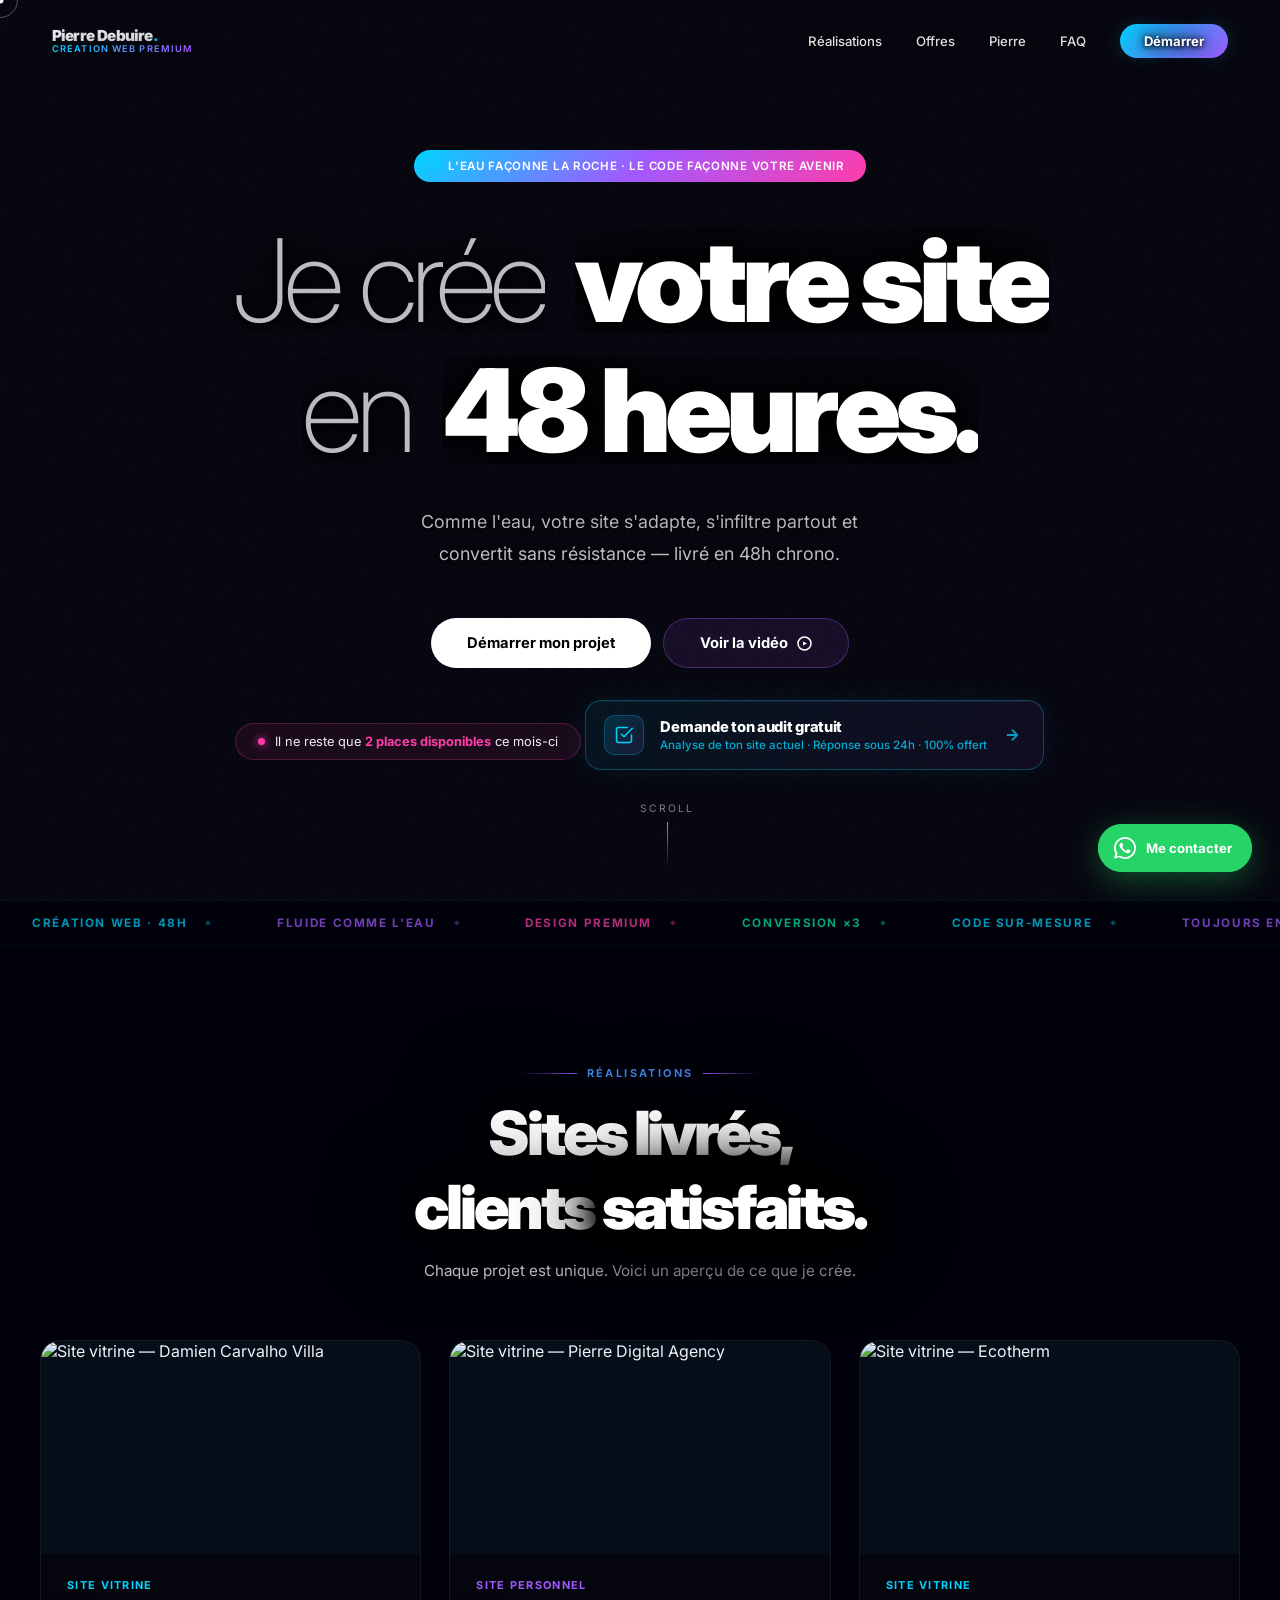
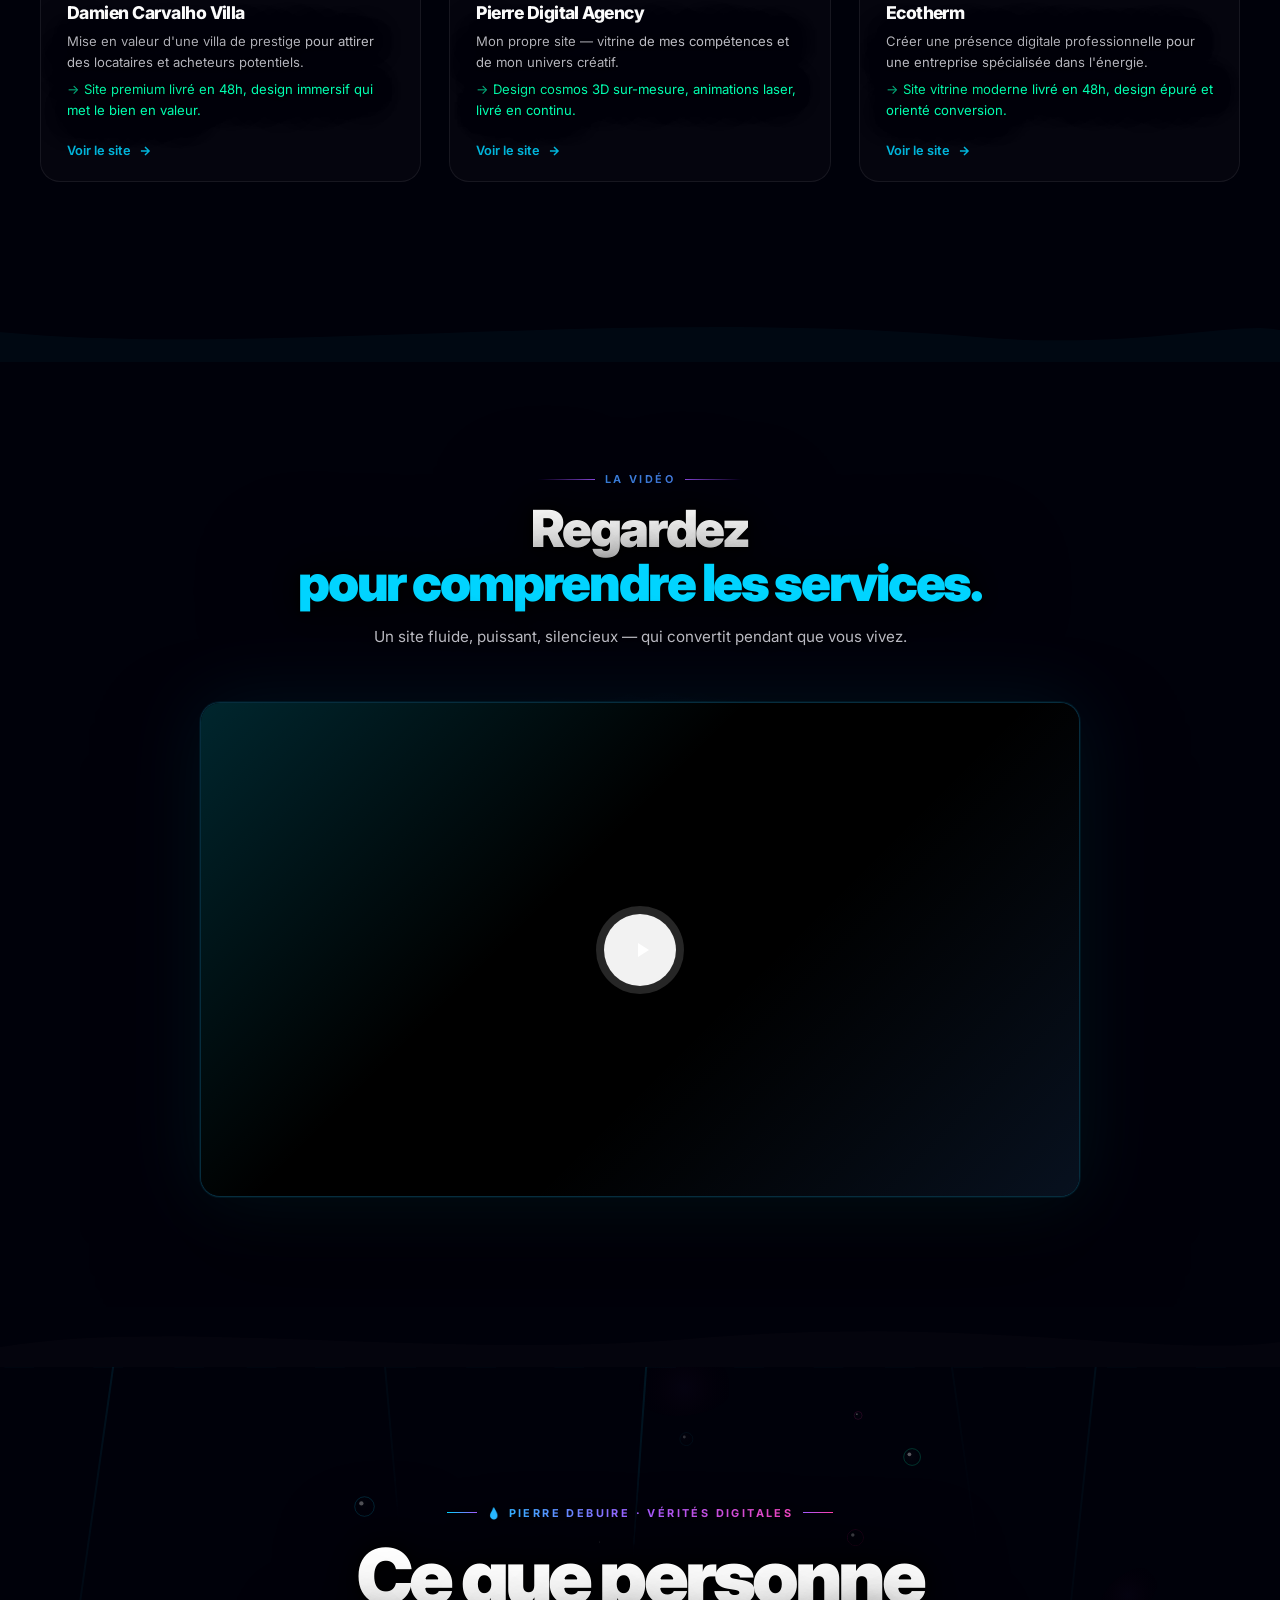
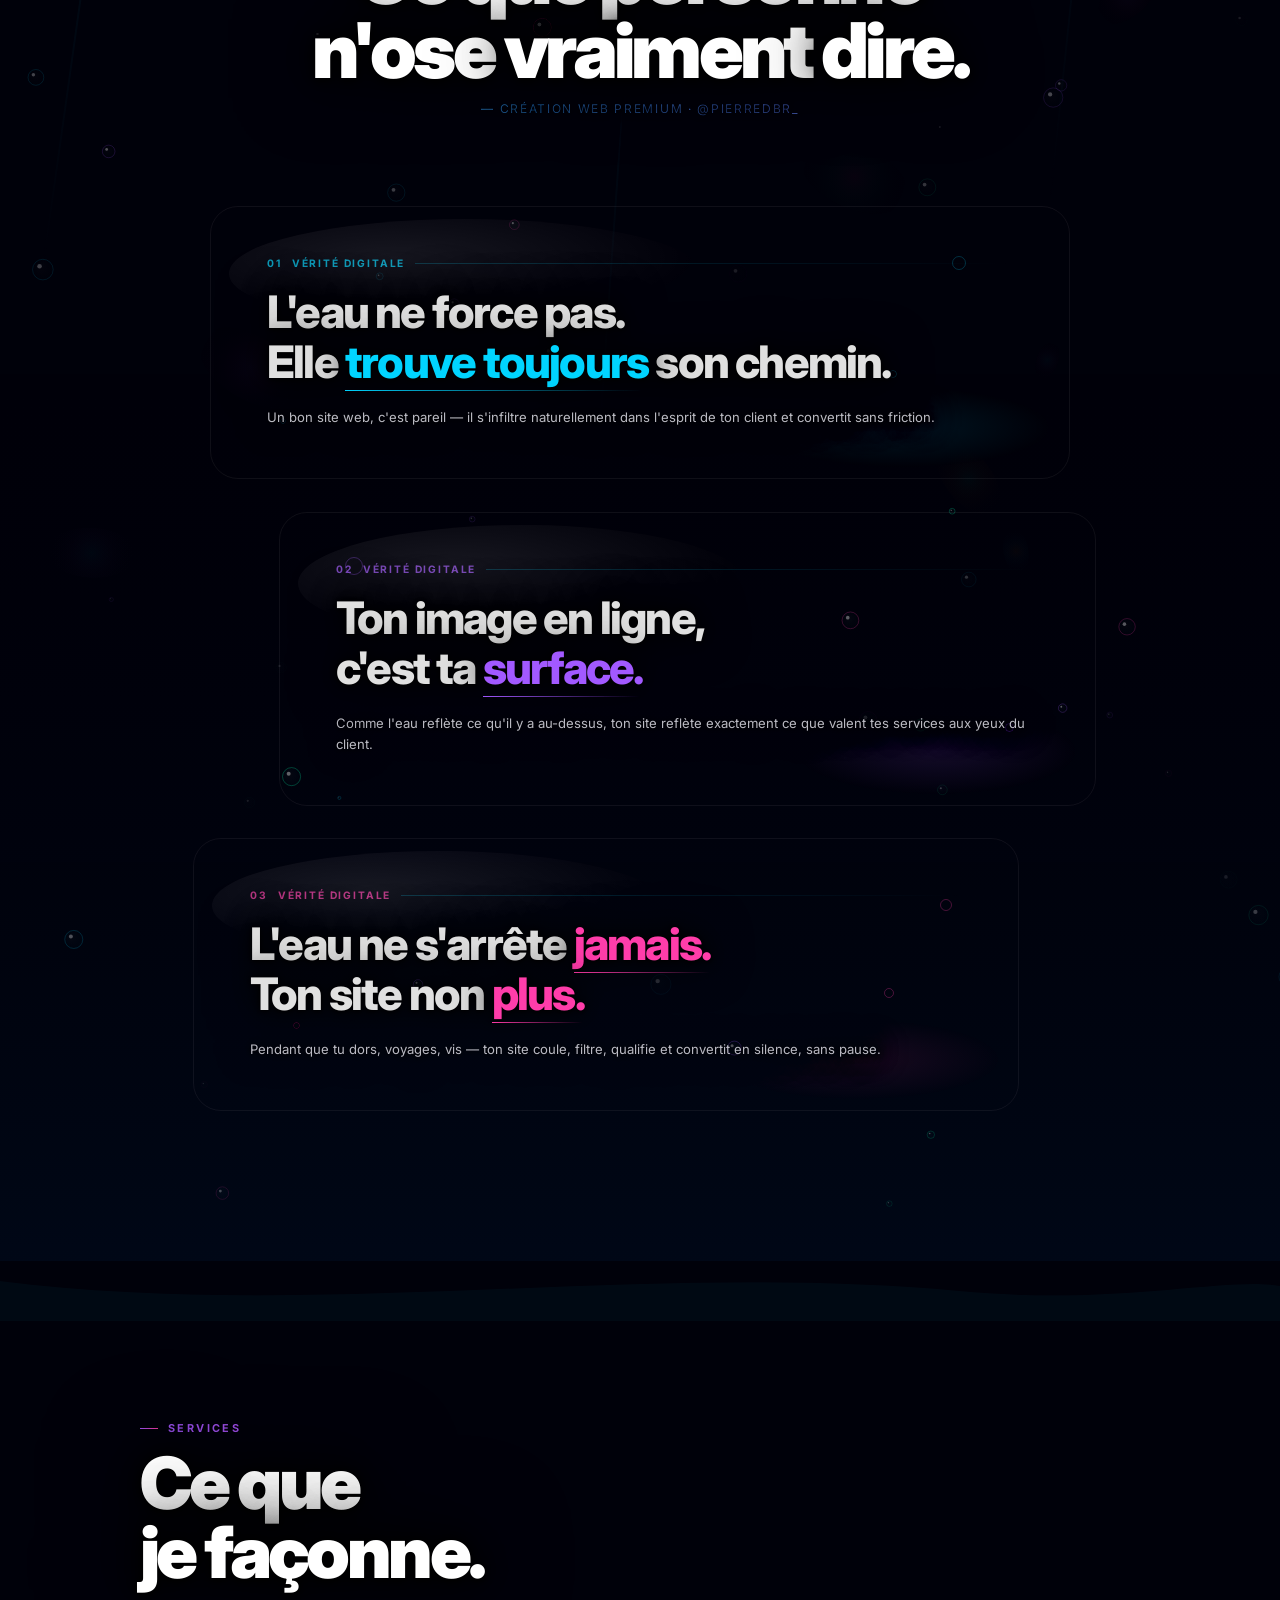
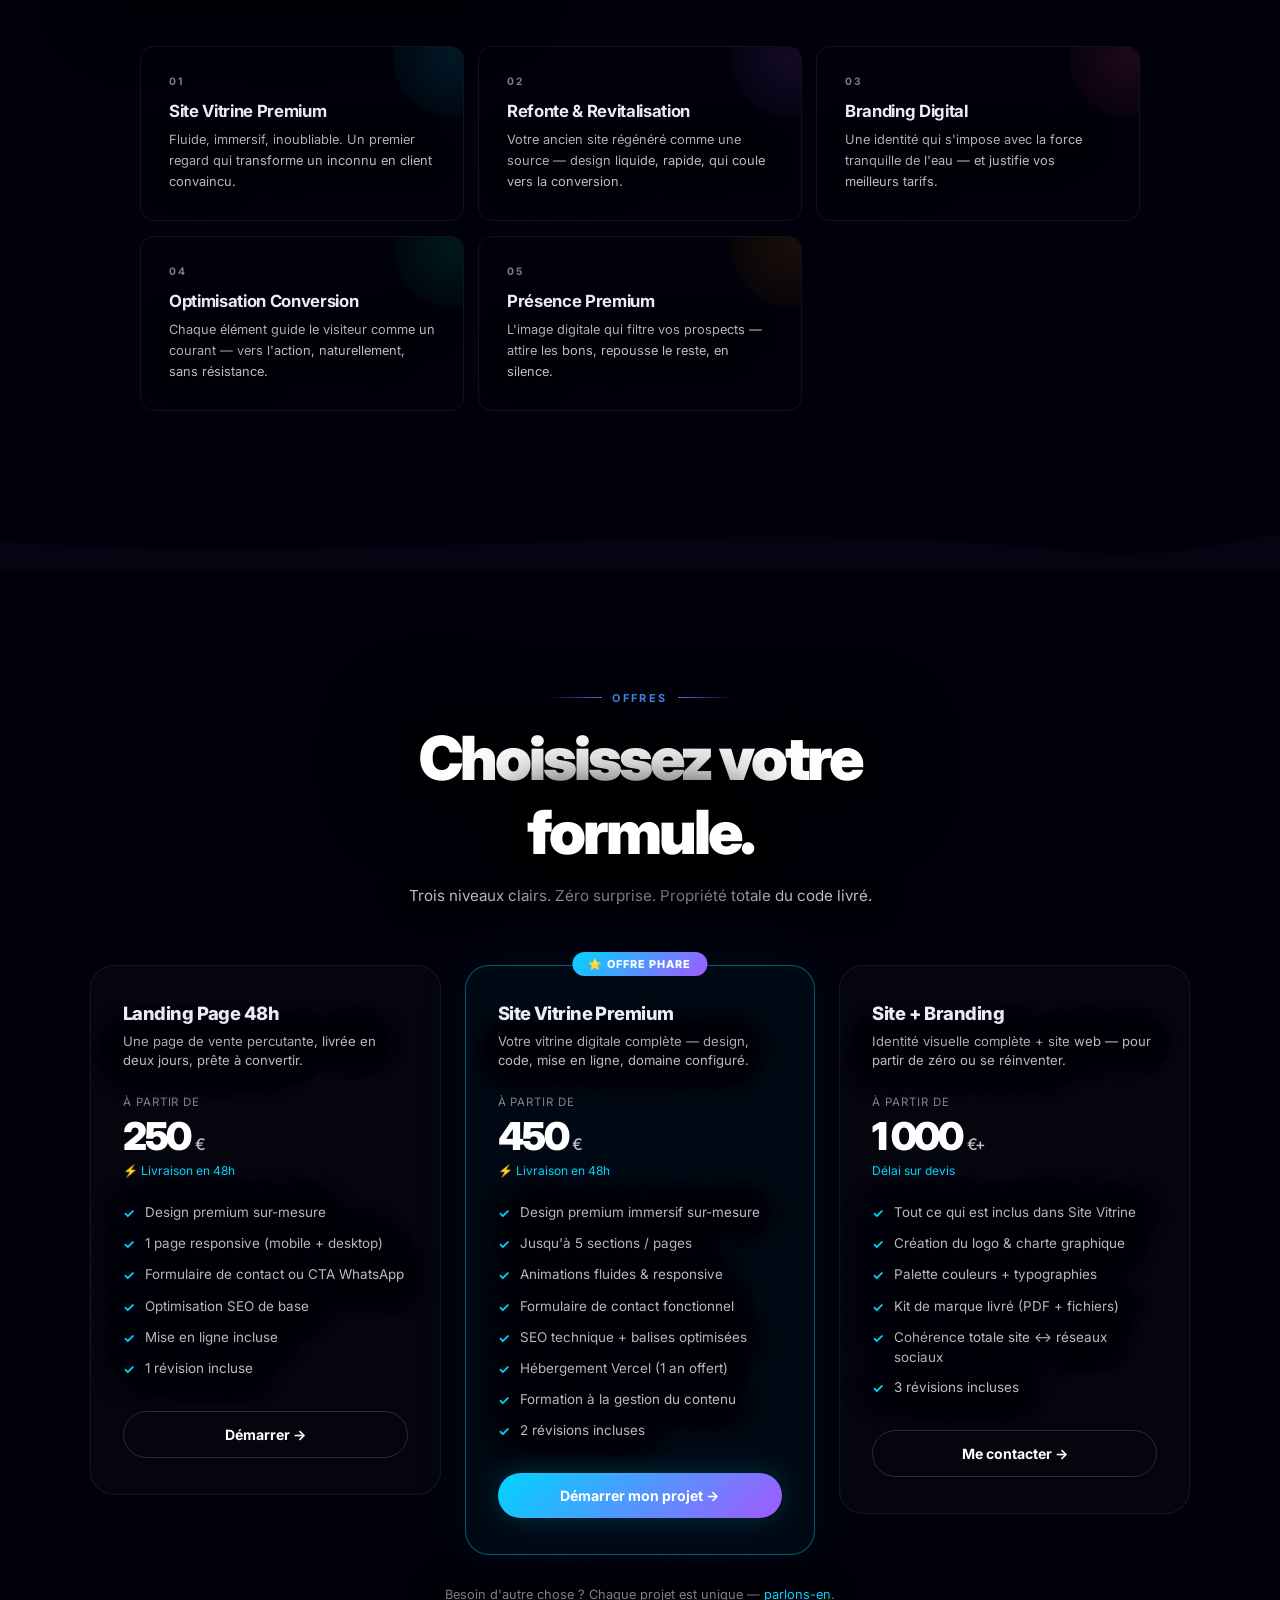
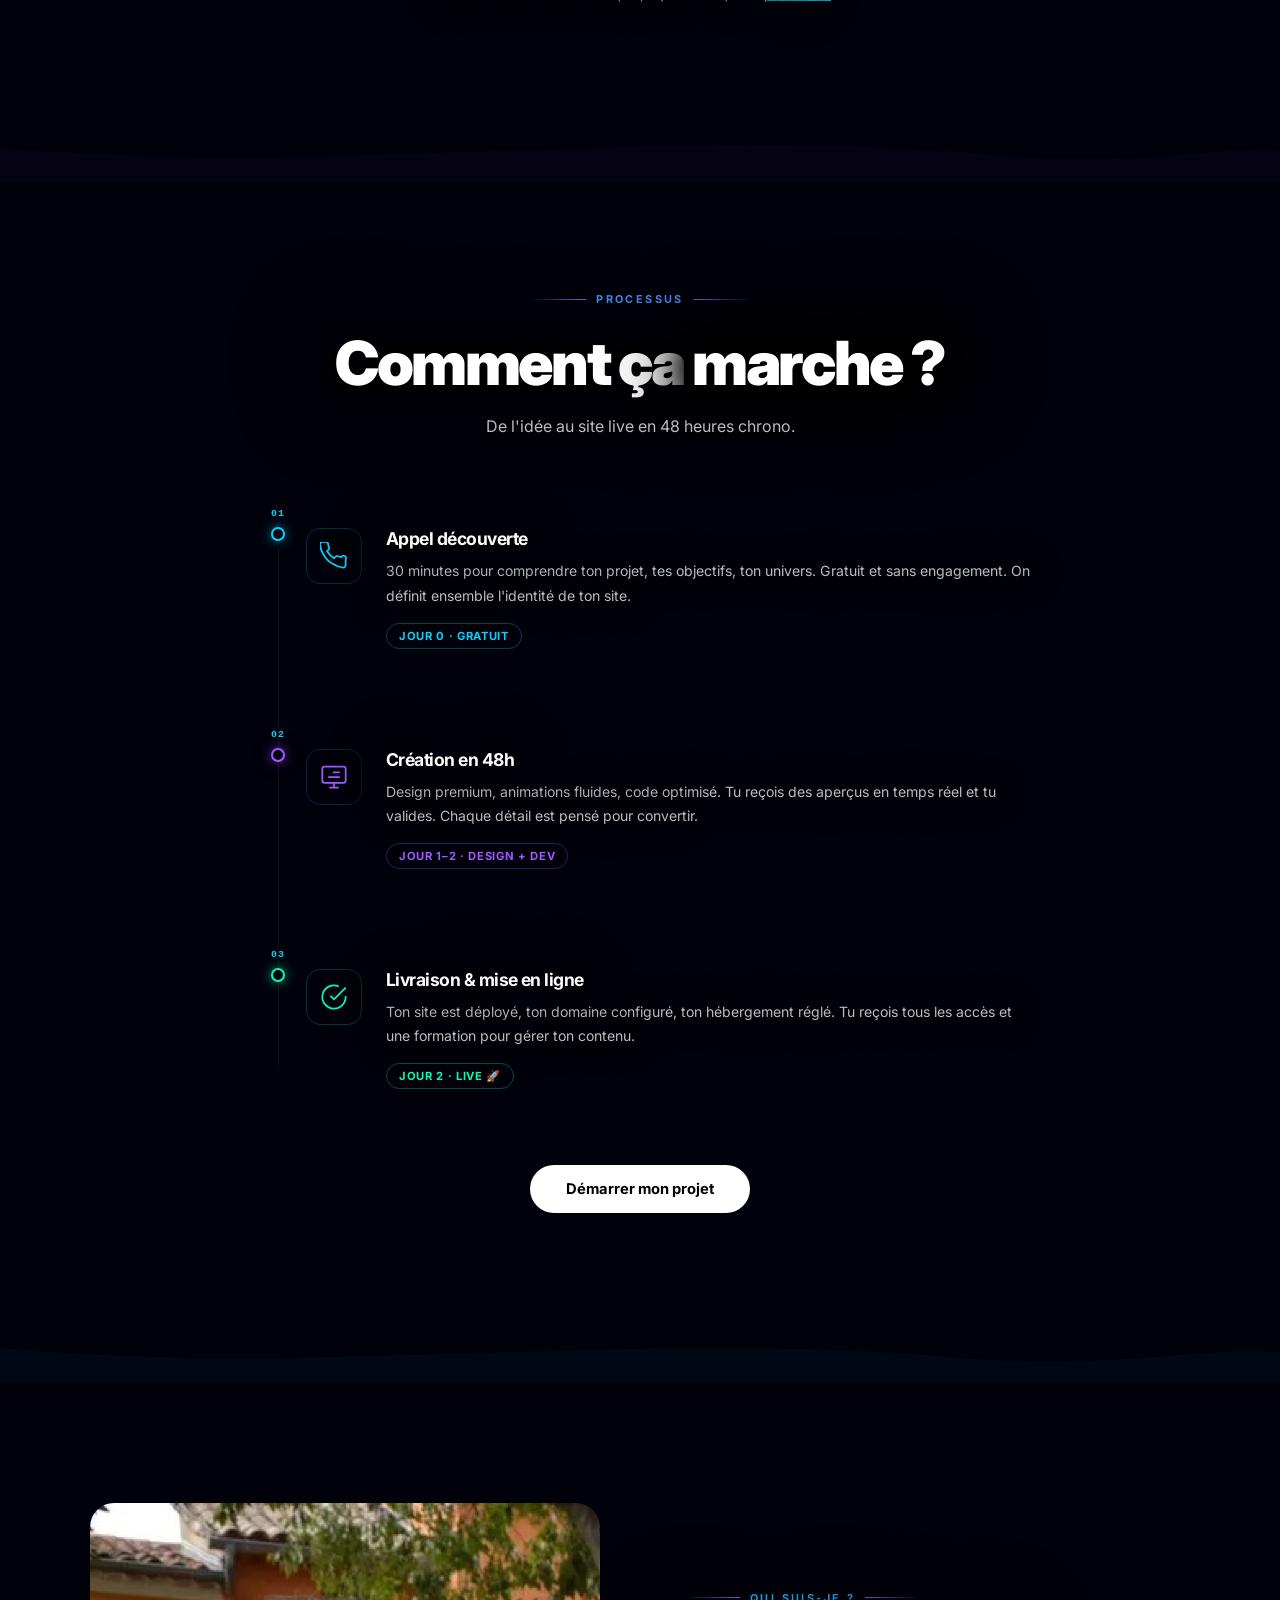
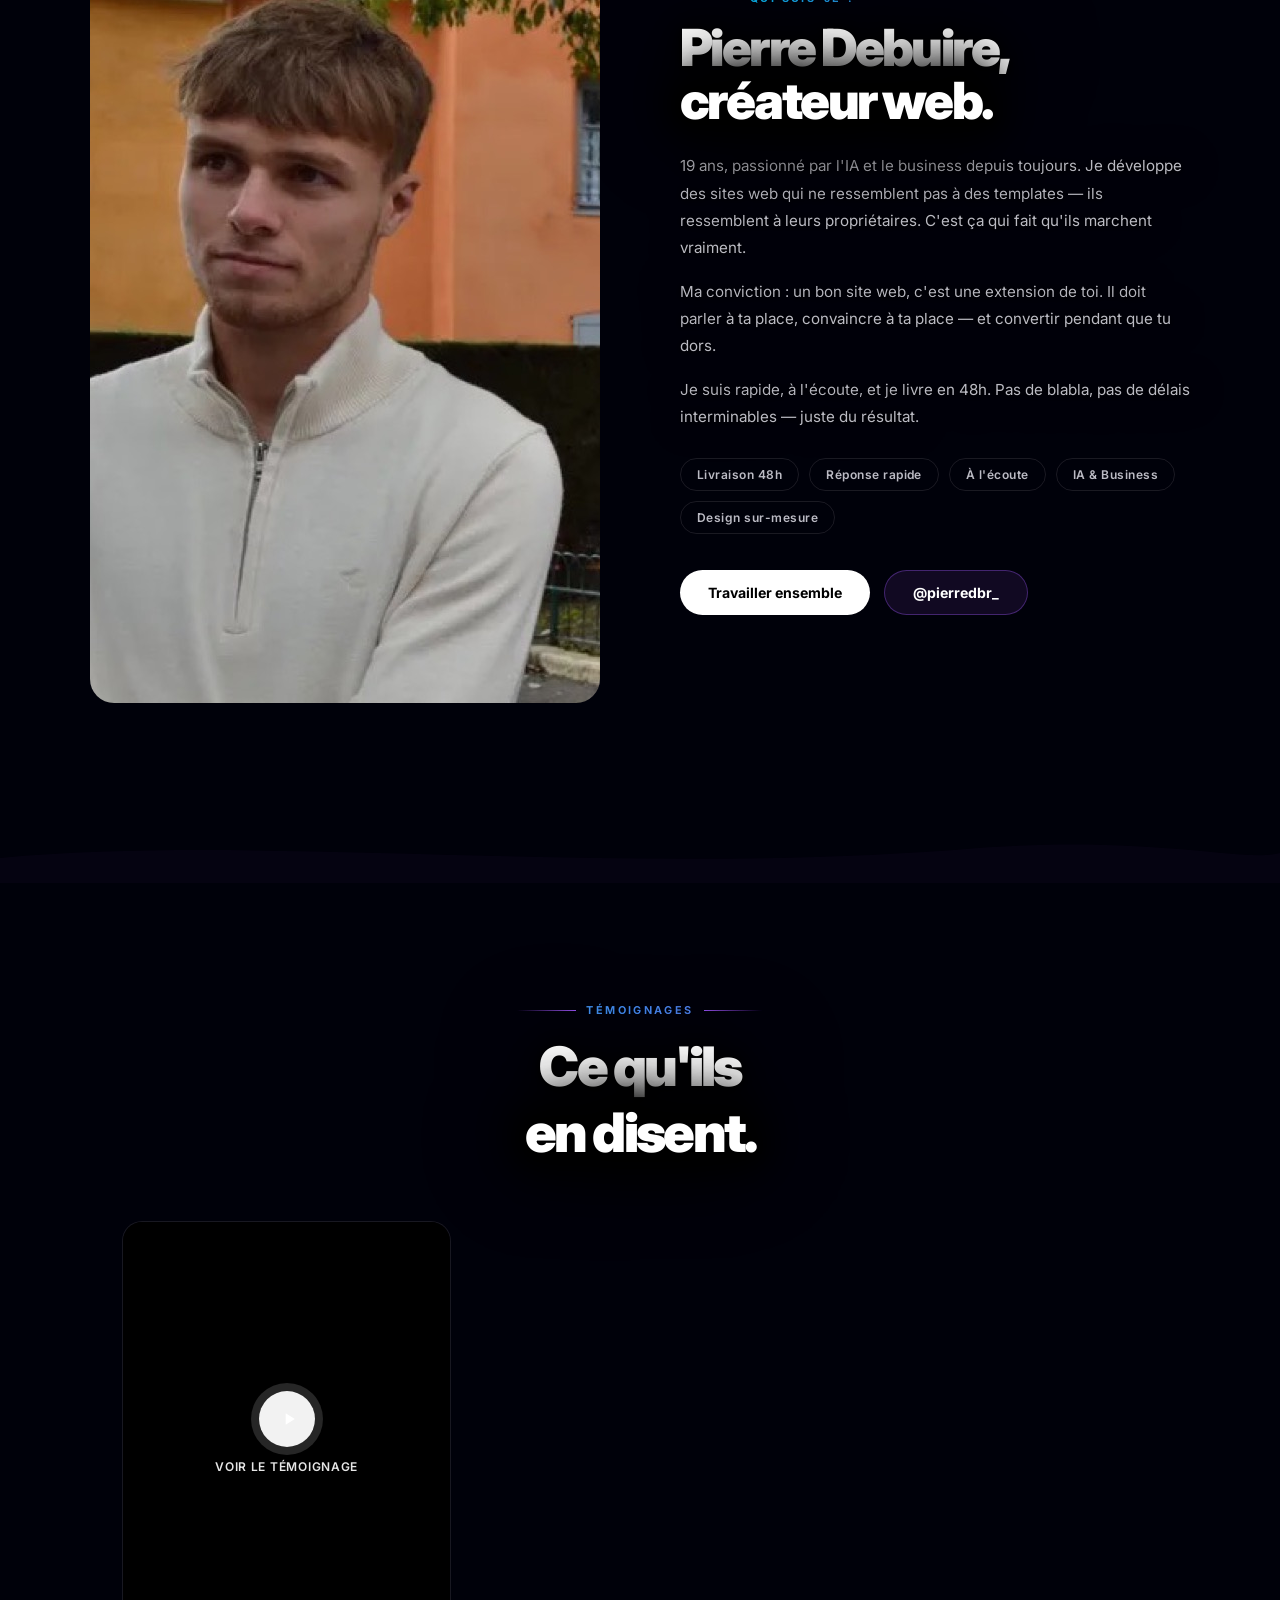
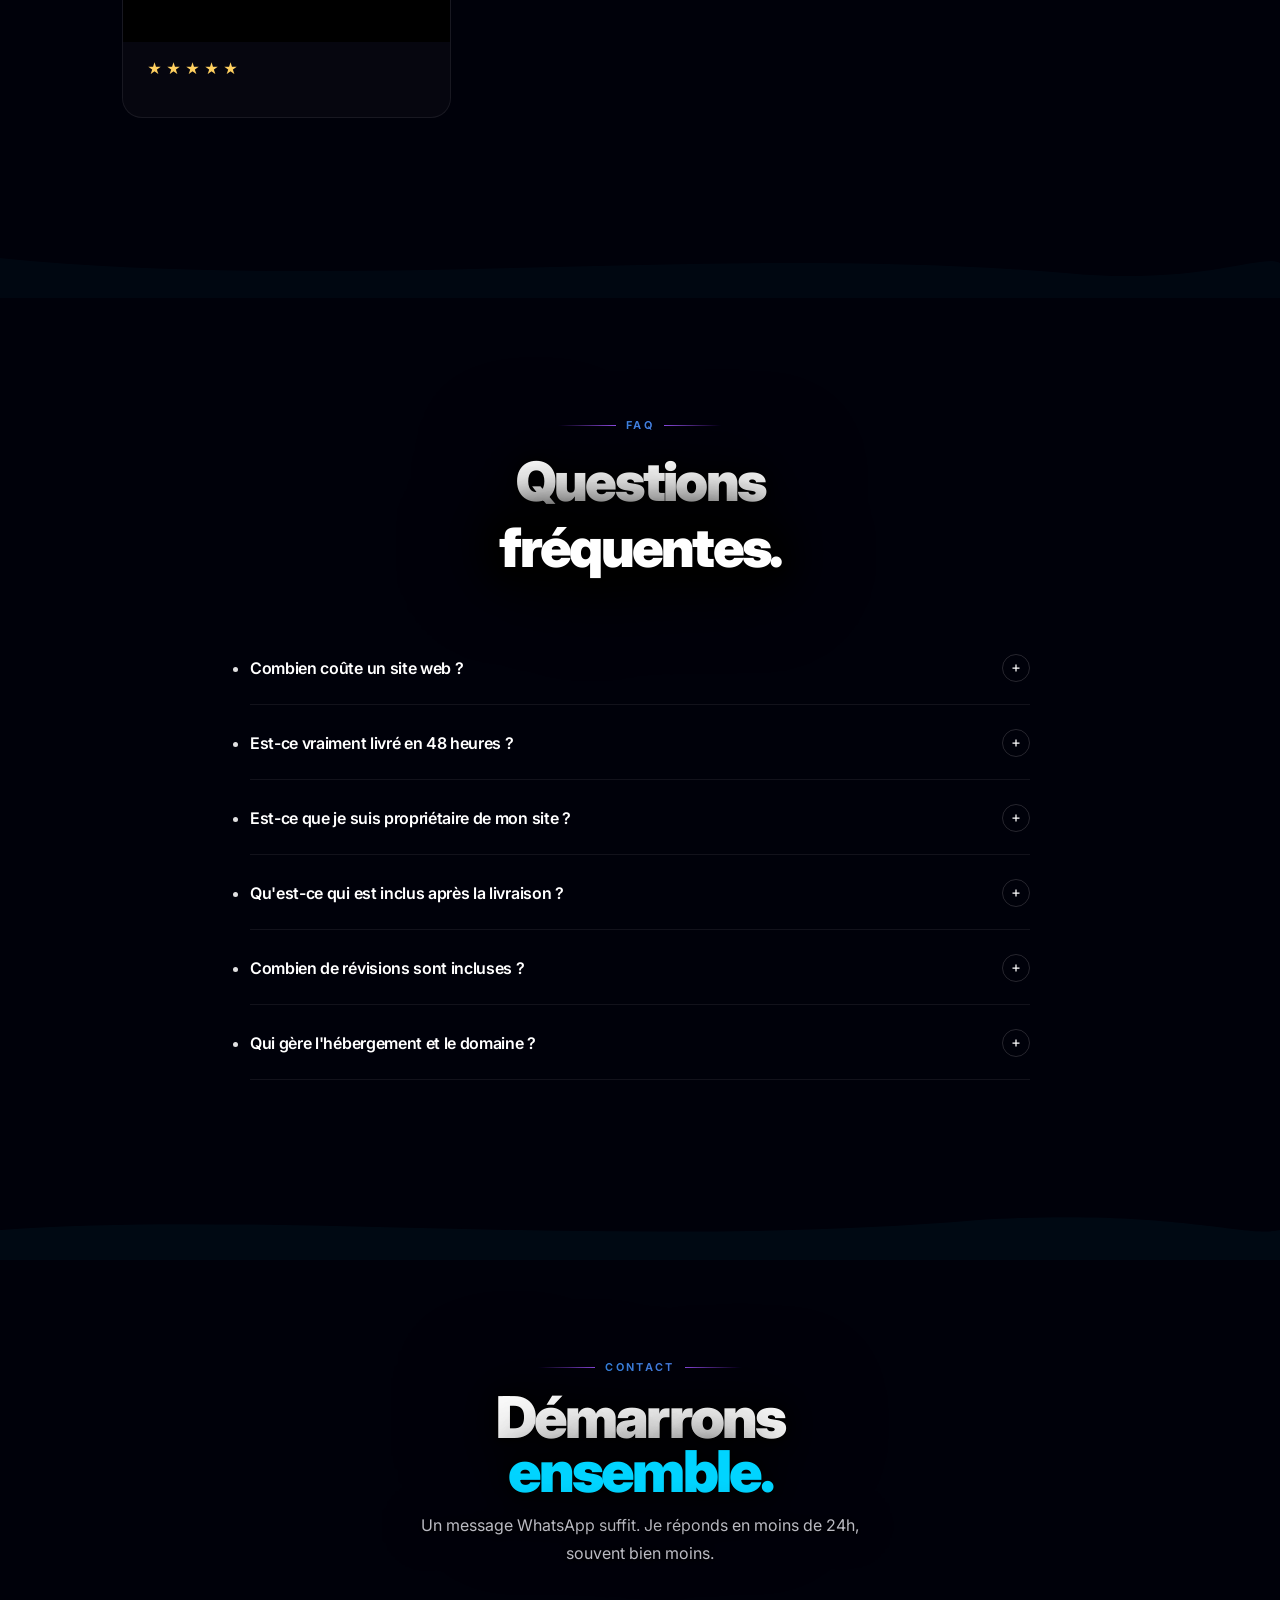
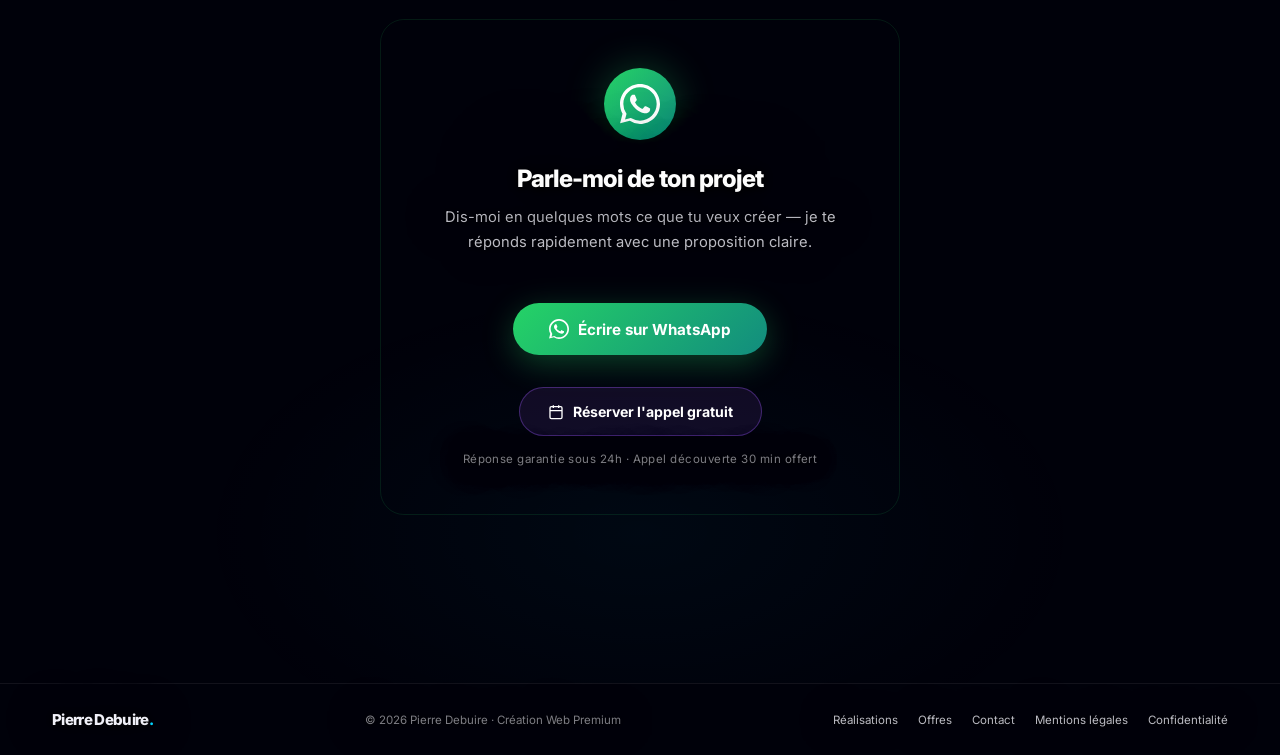
==== index.html @ b3022c37 "Hero : CTA audit gratuit bien visible sous l'urgency bar" ====
<!DOCTYPE html>
<html lang="fr">
<head>
<meta charset="UTF-8">
<meta name="viewport" content="width=device-width, initial-scale=1.0">
<title>Pierre Debuire — Création de sites web premium livrés en 48h | @pierredbr_</title>
<meta name="description" content="Création de sites web premium sur-mesure livrés en 48 heures. Design immersif, code optimisé, conversion maximale. Pierre Debuire — développeur & designer freelance.">
<meta name="robots" content="index, follow">
<link rel="canonical" href="https://pierredigital.agency/">

<!-- Open Graph -->
<meta property="og:type" content="website">
<meta property="og:url" content="https://pierredigital.agency/">
<meta property="og:title" content="Pierre Debuire — Sites web premium livrés en 48h">
<meta property="og:description" content="Création de sites web premium sur-mesure. Design immersif, code optimisé, livraison en 48h chrono.">
<meta property="og:image" content="https://pierredigital.agency/og-image.jpg">
<meta property="og:locale" content="fr_FR">
<!-- Twitter Card -->
<meta name="twitter:card" content="summary_large_image">
<meta name="twitter:site" content="@pierredbr_">
<meta name="twitter:title" content="Pierre Debuire — Sites web premium en 48h">
<meta name="twitter:description" content="Design immersif, code optimisé, livraison en 48h. Création de sites web premium sur-mesure.">
<meta name="twitter:image" content="https://pierredigital.agency/og-image.jpg">

<!-- JSON-LD -->
<script type="application/ld+json">
{
  "@context":"https://schema.org",
  "@graph":[
    {
      "@type":"Person",
      "@id":"https://pierredigital.agency/#person",
      "name":"Pierre Debuire",
      "url":"https://pierredigital.agency",
      "sameAs":["https://instagram.com/pierredbr_","https://wa.me/33616206464"],
      "jobTitle":"Développeur & Designer Web Freelance",
      "knowsAbout":["Création de sites web","Design UI/UX","Développement front-end","Branding digital"]
    },
    {
      "@type":"ProfessionalService",
      "@id":"https://pierredigital.agency/#business",
      "name":"Pierre Debuire — Création Web Premium",
      "url":"https://pierredigital.agency",
      "telephone":"+33616206464",
      "address":{"@type":"PostalAddress","addressCountry":"FR"},
      "founder":{"@id":"https://pierredigital.agency/#person"},
      "description":"Création de sites web premium sur-mesure livrés en 48h.",
      "areaServed":"FR",
      "priceRange":"250€ – 1000€+",
      "hasOfferCatalog":{
        "@type":"OfferCatalog",
        "name":"Services web",
        "itemListElement":[
          {"@type":"Offer","name":"Landing Page 48h","description":"Page de vente livrée en 48h"},
          {"@type":"Offer","name":"Site Vitrine Premium","description":"Site vitrine complet sur-mesure"},
          {"@type":"Offer","name":"Site + Branding","description":"Identité visuelle et site web complets"}
        ]
      }
    }
  ]
}
</script>

<script type="importmap">{"imports":{"three":"https://cdn.jsdelivr.net/npm/three@0.160.0/build/three.module.js","three/addons/":"https://cdn.jsdelivr.net/npm/three@0.160.0/examples/jsm/"}}</script>
<link rel="preconnect" href="https://fonts.googleapis.com">
<link rel="preconnect" href="https://fonts.gstatic.com" crossorigin>
<link href="https://fonts.googleapis.com/css2?family=Inter:wght@200;300;400;500;600;700;800;900&display=swap" rel="stylesheet" media="print" onload="this.media='all'">
<noscript><link href="https://fonts.googleapis.com/css2?family=Inter:wght@200;300;400;500;600;700;800;900&display=swap" rel="stylesheet"></noscript>
<style>
:root{
  --bg:#00010a;
  --text:#f0f0f8;
  --muted:rgba(240,240,248,.78);
  --dim:rgba(240,240,248,.52);
  --border:rgba(255,255,255,.07);
  --bl:rgba(255,255,255,.14);
  --cyan:#00d4ff;
  --blue:#3d8bff;
  --purple:#a259ff;
  --pink:#ff3daa;
  --green:#00ffb2;
  --orange:#ff9500;
  --ease:cubic-bezier(0.16,1,0.3,1);
}
*,*::before,*::after{margin:0;padding:0;box-sizing:border-box}
html{scroll-behavior:smooth}
body{font-family:'Inter',-apple-system,sans-serif;background:#00010a;color:var(--text);overflow-x:hidden;cursor:none;-webkit-font-smoothing:antialiased}

/* CURSOR + TRAIL */
#cd,#cr{position:fixed;pointer-events:none;z-index:10000;border-radius:50%;transform:translate(-50%,-50%)}
#cd{width:7px;height:7px;background:#fff;transition:opacity .2s}
#cr{width:36px;height:36px;border:1px solid rgba(255,255,255,.3);transition:width .35s,height .35s,border-color .35s,background .35s}
#cr.h{width:54px;height:54px;border-color:rgba(0,212,255,.7);background:rgba(0,212,255,.05)}
.trl{position:fixed;border-radius:50%;pointer-events:none;z-index:9997;transform:translate(-50%,-50%);transition:opacity .4s}
.trl:nth-child(1){background:rgba(0,212,255,.7)}
.trl:nth-child(2){background:rgba(100,180,255,.6)}
.trl:nth-child(3){background:rgba(162,89,255,.6)}
.trl:nth-child(4){background:rgba(200,60,200,.55)}
.trl:nth-child(5){background:rgba(255,61,170,.5)}
.trl:nth-child(6){background:rgba(255,149,0,.45)}
.trl:nth-child(7){background:rgba(0,255,178,.5)}

/* SPEED STREAKS */
.streak{position:fixed;width:1px;pointer-events:none;z-index:9996;animation:streak .5s var(--ease) forwards}
.streak:nth-child(3n){background:linear-gradient(to bottom,rgba(0,212,255,.8),transparent)}
.streak:nth-child(3n+1){background:linear-gradient(to bottom,rgba(162,89,255,.8),transparent)}
.streak:nth-child(3n+2){background:linear-gradient(to bottom,rgba(255,61,170,.8),transparent)}
@keyframes streak{0%{opacity:.9;transform:translateY(-20px)}100%{opacity:0;transform:translateY(100px)}}

/* RIPPLE */
.ripple{position:fixed;border-radius:50%;background:radial-gradient(circle,rgba(0,212,255,.15),transparent 70%);pointer-events:none;z-index:9995;transform:translate(-50%,-50%) scale(0);animation:rip .65s var(--ease) forwards}
@keyframes rip{to{transform:translate(-50%,-50%) scale(1);opacity:0}}


/* NAV */
nav{position:fixed;top:0;left:0;right:0;z-index:900;padding:24px 52px;display:flex;align-items:center;justify-content:space-between;transition:.4s var(--ease)}
nav.s{padding:13px 52px;background:rgba(5,5,10,.9);backdrop-filter:blur(28px);-webkit-backdrop-filter:blur(28px);border-bottom:1px solid var(--border)}
.logo{font-size:.95rem;font-weight:800;letter-spacing:-.04em;text-decoration:none;color:var(--text);position:relative;display:flex;flex-direction:column;line-height:1.1}
.logo-name{font-size:.95rem;font-weight:900;letter-spacing:-.04em}
.logo-sub{font-size:.58rem;font-weight:600;background:linear-gradient(90deg,var(--cyan),var(--purple));-webkit-background-clip:text;-webkit-text-fill-color:transparent;background-clip:text;letter-spacing:.12em;text-transform:uppercase}
.logo em{color:var(--cyan);font-style:normal}
.nav-r{display:flex;align-items:center;gap:34px}
.nav-r a{font-size:.82rem;font-weight:500;color:var(--muted);text-decoration:none;transition:color .25s}
.nav-r a:hover{color:#fff}
.nav-cta{background:linear-gradient(135deg,var(--cyan),var(--purple));color:#fff !important;padding:9px 24px;border-radius:100px;font-weight:700 !important;transition:.3s var(--ease) !important;box-shadow:0 0 20px rgba(0,212,255,.2)}
.nav-cta:hover{opacity:.9;transform:translateY(-1px);box-shadow:0 0 30px rgba(162,89,255,.35) !important}
.ham{display:none;flex-direction:column;gap:5px;background:none;border:none;cursor:none;padding:4px}
.ham span{display:block;width:22px;height:1.5px;background:#fff;transition:.3s}
.mob-nav{position:fixed;inset:0;background:var(--bg);z-index:800;display:flex;flex-direction:column;align-items:center;justify-content:center;gap:36px;opacity:0;visibility:hidden;transition:.4s var(--ease)}
.mob-nav.on{opacity:1;visibility:visible}
.mob-nav a{font-size:2.5rem;font-weight:900;letter-spacing:-.05em;color:var(--text);text-decoration:none}

/* ═══ UNIVERSE — toutes sections transparentes ═══ */
section{position:relative;z-index:1;background:transparent !important}
#hero{position:relative;min-height:100vh;display:flex;align-items:center;justify-content:center;text-align:center;padding:130px 32px 110px;overflow:hidden;background:transparent !important}
.ticker{position:relative;z-index:1}
.wv{position:relative;z-index:1}
footer{position:relative;z-index:1;background:transparent !important;border-top:1px solid rgba(255,255,255,.05)}

/* ═══ LISIBILITÉ FLOTTANTE — halo noir autour des lettres ═══ */
/* Titres : halo épais */
h1,h2,h3,h4,
.hero-t,.ver-title,.sec-h,.sct,.wa-cta-title,.proc-title{
  color:#fff;
  text-shadow:
    0 0 100px rgba(0,0,0,1),
    0 0 60px  rgba(0,0,0,1),
    0 0 30px  rgba(0,0,0,.98),
    0 0 12px  rgba(0,0,0,.95),
    0 2px 6px rgba(0,0,0,1);
}
/* Corps de texte */
p,li,.hero-sub,.proc-sub,.wa-cta-desc,.wa-cta-note,.v-fact,.sct,
.proc-text p,.sc-desc,.fl,.fc,.flinks a,.nav-r a,
.wa-cta-note,.ver-sig,.qb-text{
  color:rgba(255,255,255,.88);
  text-shadow:
    0 0 50px rgba(0,0,0,1),
    0 0 24px rgba(0,0,0,.97),
    0 0 10px rgba(0,0,0,.9),
    0 1px 4px rgba(0,0,0,.95);
}
/* Autres gradient text — halo discret */
.ver-eyebrow,.logo-sub,.gc{
  filter:drop-shadow(0 0 16px rgba(0,0,0,.95)) drop-shadow(0 0 6px rgba(0,0,0,.9));
}

/* ═══ CARTES — fond transparent, juste un liseré fin ═══ */
.sc,.sc-card{
  background:transparent !important;
  backdrop-filter:none !important;
  -webkit-backdrop-filter:none !important;
  border:1px solid rgba(255,255,255,.07) !important;
  box-shadow:none !important;
}
.sc:hover,.sc-card:hover{
  background:transparent !important;
  border-color:rgba(0,212,255,.18) !important;
}
.qbubble{
  background:transparent !important;
  backdrop-filter:none !important;
  -webkit-backdrop-filter:none !important;
  border:1px solid rgba(255,255,255,.06) !important;
  box-shadow:none !important;
}
.qbubble:hover{
  border-color:rgba(0,212,255,.15) !important;
  transform:translateY(-4px);
  box-shadow:none !important;
}
.proc-content{
  background:transparent !important;
  backdrop-filter:none !important;
  -webkit-backdrop-filter:none !important;
  border:none !important;
  padding:20px 0 !important;
}
.proc-content:hover{background:transparent !important;transform:translateX(4px)}
.wa-cta-box{
  background:transparent !important;
  backdrop-filter:none !important;
  -webkit-backdrop-filter:none !important;
  border:1px solid rgba(37,211,102,.12) !important;
  box-shadow:none !important;
}
.soc{
  background:transparent !important;
  border:1px solid rgba(255,255,255,.08) !important;
}
.soc:hover{background:transparent !important}

/* HERO */
#three-canvas{position:fixed;inset:0;width:100%;height:100%;z-index:0;pointer-events:none}
#grav-canvas{display:none}
.noise-ov{position:absolute;inset:0;z-index:2;pointer-events:none;opacity:.15;background-image:url("data:image/svg+xml,%3Csvg xmlns='http://www.w3.org/2000/svg' width='250' height='250'%3E%3Cfilter id='n'%3E%3CfeTurbulence type='fractalNoise' baseFrequency='.65' numOctaves='3' stitchTiles='stitch'/%3E%3C/filter%3E%3Crect width='250' height='250' filter='url(%23n)' opacity='.5'/%3E%3C/svg%3E");background-size:180px}
.hero-c{position:relative;z-index:3;max-width:1000px;margin:0 auto}

/* Animated badge */
.badge{display:inline-flex;align-items:center;gap:8px;background:linear-gradient(135deg,rgba(0,212,255,.08),rgba(162,89,255,.08));border:1px solid transparent;background-clip:padding-box;border-radius:100px;padding:8px 20px;font-size:.72rem;font-weight:600;color:#fff;margin-bottom:44px;letter-spacing:.06em;text-transform:uppercase;opacity:0;animation:upFade 1s .2s var(--ease) forwards;position:relative}
.badge::before{content:'';position:absolute;inset:-1px;border-radius:100px;background:linear-gradient(135deg,var(--cyan),var(--purple),var(--pink));z-index:-1;padding:1px}
.bdot{width:5px;height:5px;background:var(--cyan);border-radius:50%;box-shadow:0 0 8px var(--cyan);animation:blink 2s infinite}
@keyframes blink{0%,100%{opacity:1}50%{opacity:.15}}

/* Hero title — word by word clip-path reveal */
.hero-t{font-size:clamp(3rem,9vw,8.5rem);font-weight:900;letter-spacing:-.05em;line-height:.94;margin-bottom:30px}
.word-wrap{overflow:hidden;display:inline-block}
.word{display:inline-block;opacity:0;transform:translateY(105%) rotate(4deg);will-change:transform,opacity}
.word.thin{font-weight:200;color:var(--muted)}
.word.c{color:#fff;-webkit-text-fill-color:#fff;background:none;animation:none}
@keyframes shimmer{0%,100%{background-position:0%}50%{background-position:100%}}
.word-br{display:block;height:.08em}
.hero-sub{font-size:clamp(.95rem,1.8vw,1.12rem);color:var(--muted);line-height:1.78;max-width:480px;margin:0 auto 48px;opacity:0;animation:upFade 1s 1.1s var(--ease) forwards}

/* Magnetic CTA buttons */
.ctas{display:flex;gap:12px;justify-content:center;flex-wrap:wrap;opacity:0;animation:upFade 1s 1.3s var(--ease) forwards}
.btn-mag{display:inline-flex;align-items:center;gap:9px;padding:15px 36px;border-radius:100px;font-size:.92rem;font-weight:700;text-decoration:none;border:none;cursor:none;transition:box-shadow .3s,background .3s}
.btn-w{background:#fff;color:#000}
.btn-w:hover{box-shadow:0 20px 50px rgba(255,255,255,.15)}
.btn-o{background:rgba(162,89,255,.1);color:#fff;border:1px solid rgba(162,89,255,.35)}
.btn-o:hover{background:rgba(162,89,255,.2);border-color:rgba(162,89,255,.7);box-shadow:0 0 30px rgba(162,89,255,.2)}

/* Urgency bar */
.urgency-bar{display:inline-flex;align-items:center;gap:10px;margin-top:28px;padding:10px 22px;border-radius:100px;background:rgba(255,61,170,.08);border:1px solid rgba(255,61,170,.25);font-size:.8rem;color:var(--text);opacity:0;animation:upFade 1s 1.6s var(--ease) forwards}
.urgency-bar strong{color:var(--pink)}
.u-dot{width:7px;height:7px;border-radius:50%;background:var(--pink);box-shadow:0 0 8px var(--pink);flex-shrink:0;animation:blink 1.4s infinite}

/* Scroll indicator */
/* AUDIT CTA */
.audit-bar{
  display:inline-flex;align-items:center;gap:16px;
  margin-top:32px;padding:14px 22px 14px 18px;
  border-radius:16px;
  background:linear-gradient(135deg,rgba(0,212,255,.07),rgba(162,89,255,.07));
  border:1px solid rgba(0,212,255,.28);
  box-shadow:0 0 30px rgba(0,212,255,.08),inset 0 1px 0 rgba(255,255,255,.06);
  opacity:0;animation:upFade 1s 1.8s var(--ease) forwards;
  cursor:pointer;text-decoration:none;
  transition:border-color .25s,box-shadow .25s,transform .25s var(--ease);
}
.audit-bar:hover{
  border-color:rgba(0,212,255,.55);
  box-shadow:0 0 50px rgba(0,212,255,.15),inset 0 1px 0 rgba(255,255,255,.08);
  transform:translateY(-2px);
}
.audit-icon{
  width:40px;height:40px;border-radius:10px;
  background:linear-gradient(135deg,rgba(0,212,255,.15),rgba(162,89,255,.1));
  border:1px solid rgba(0,212,255,.25);
  display:flex;align-items:center;justify-content:center;flex-shrink:0;
}
.audit-text{text-align:left}
.audit-title{display:block;font-size:.92rem;font-weight:800;color:#fff;letter-spacing:-.02em}
.audit-sub{display:block;font-size:.72rem;color:rgba(0,212,255,.8);margin-top:2px;font-weight:500}
.audit-arrow{color:rgba(0,212,255,.7);flex-shrink:0;transition:transform .25s var(--ease)}
.audit-bar:hover .audit-arrow{transform:translateX(4px)}

.scroll-ind{position:absolute;bottom:32px;left:50%;transform:translateX(-50%);z-index:3;display:flex;flex-direction:column;align-items:center;gap:8px;opacity:0;animation:upFade 1s 2.1s forwards}
.scroll-ind span{font-size:.64rem;color:var(--dim);letter-spacing:.22em;text-transform:uppercase}
.sline{width:1px;height:46px;background:linear-gradient(to bottom,var(--cyan),transparent);animation:spulse 2.2s infinite}
@keyframes spulse{0%{opacity:0;transform:scaleY(0);transform-origin:top}55%{opacity:1;transform:scaleY(1);transform-origin:top}100%{opacity:0;transform:scaleY(1);transform-origin:bottom}}
@keyframes upFade{from{opacity:0;transform:translateY(30px)}to{opacity:1;transform:translateY(0)}}

/* TICKER */
.ticker{padding:15px 0;overflow:hidden;background:transparent;border-top:1px solid rgba(0,212,255,.07);border-bottom:1px solid rgba(0,212,255,.07)}
.t-track{display:flex;animation:tick 20s linear infinite;width:max-content}
.t-item{display:inline-flex;align-items:center;gap:18px;font-size:.73rem;font-weight:700;letter-spacing:.14em;text-transform:uppercase;white-space:nowrap;padding:0 32px}
.t-item:nth-child(8n+1){color:rgba(0,212,255,.7)}
.t-item:nth-child(8n+2){color:rgba(162,89,255,.7)}
.t-item:nth-child(8n+3){color:rgba(255,61,170,.7)}
.t-item:nth-child(8n+4){color:rgba(0,255,178,.65)}
.t-item:nth-child(8n+5){color:rgba(0,212,255,.7)}
.t-item:nth-child(8n+6){color:rgba(162,89,255,.7)}
.t-item:nth-child(8n+7){color:rgba(255,61,170,.7)}
.t-item:nth-child(8n+8){color:rgba(255,149,0,.65)}
.t-item::after{content:'◆';font-size:.35rem;opacity:.5}
@keyframes tick{0%{transform:translateX(0)}100%{transform:translateX(-50%)}}

/* ═══════════════════════════════════
   VÉRITÉS — WATER BUBBLES
═══════════════════════════════════ */
#verites{position:relative;padding:130px 32px 150px;overflow:hidden;background:transparent}
#water-c{position:absolute;inset:0;width:100%;height:100%}

/* Underwater light shafts */
.water-lights{position:absolute;inset:0;pointer-events:none;overflow:hidden}
.wl{position:absolute;top:-20%;transform-origin:top center;width:2px;background:linear-gradient(to bottom,rgba(0,212,255,.18),rgba(0,212,255,.06) 50%,transparent);animation:wlflow 5s ease-in-out infinite}
.wl:nth-child(1){left:12%;height:55%;animation-delay:0s;transform:rotate(8deg)}
.wl:nth-child(2){left:28%;height:40%;animation-delay:1.4s;transform:rotate(-5deg);opacity:.7}
.wl:nth-child(3){left:52%;height:65%;animation-delay:.7s;transform:rotate(4deg)}
.wl:nth-child(4){left:71%;height:35%;animation-delay:2.1s;transform:rotate(-8deg);opacity:.6}
.wl:nth-child(5){left:88%;height:50%;animation-delay:.3s;transform:rotate(6deg);opacity:.8}
@keyframes wlflow{0%,100%{opacity:.3;transform-origin:top;scaleX:1}50%{opacity:.9;scaleX:1.8}}

/* Section header */
.ver-header{text-align:center;position:relative;z-index:2;margin-bottom:90px}
.ver-eyebrow{display:inline-flex;align-items:center;gap:10px;font-size:.68rem;font-weight:700;letter-spacing:.22em;text-transform:uppercase;background:linear-gradient(90deg,var(--cyan),var(--purple),var(--pink));-webkit-background-clip:text;-webkit-text-fill-color:transparent;background-clip:text;margin-bottom:20px}
.ver-eyebrow::before,.ver-eyebrow::after{content:'';display:block;width:30px;height:1px;background:linear-gradient(90deg,var(--cyan),var(--purple))}
.ver-eyebrow::after{background:linear-gradient(90deg,var(--purple),var(--pink))}
.ver-title{font-size:clamp(2.5rem,6vw,5rem);font-weight:900;letter-spacing:-.05em;line-height:.96;color:#fff;text-shadow:0 0 80px rgba(0,0,0,1),0 0 40px rgba(0,0,0,1),0 0 16px rgba(0,0,0,.95),0 2px 8px rgba(0,0,0,1)}
.ver-title em{color:#fff;-webkit-text-fill-color:#fff;background:none;font-style:normal}
.ver-sig{font-size:.75rem;background:linear-gradient(90deg,var(--cyan),var(--purple));-webkit-background-clip:text;-webkit-text-fill-color:transparent;background-clip:text;letter-spacing:.14em;text-transform:uppercase;margin-top:14px;opacity:.7}

/* BUBBLE CARDS */
.bubbles-flow{display:flex;flex-direction:column;gap:32px;max-width:860px;margin:0 auto;position:relative;z-index:2}
.qbubble{position:relative;border-radius:28px;padding:50px 56px;overflow:hidden;
  background:radial-gradient(ellipse at 22% 20%,rgba(255,255,255,.07),rgba(0,212,255,.03) 55%,rgba(0,0,0,.08));
  border:1px solid rgba(0,212,255,.18);
  box-shadow:inset 0 1px 0 rgba(255,255,255,.09),inset 0 -1px 0 rgba(0,212,255,.07),0 0 0 1px rgba(0,212,255,.04),0 24px 70px rgba(0,0,0,.35),0 0 50px rgba(0,212,255,.04);
  backdrop-filter:blur(12px);-webkit-backdrop-filter:blur(12px);
  transition:transform .6s var(--ease),box-shadow .6s var(--ease),border-color .4s;
  will-change:transform}
.qbubble:hover{transform:translateY(-6px) scale(1.01);border-color:rgba(0,212,255,.35);box-shadow:inset 0 1px 0 rgba(255,255,255,.12),0 40px 90px rgba(0,0,0,.4),0 0 80px rgba(0,212,255,.08)}

/* Bubble glass shine (top-left like a real water bubble) */
.qb-shine{position:absolute;top:12px;left:18px;width:55%;height:40%;background:radial-gradient(ellipse at 35% 35%,rgba(255,255,255,.09),transparent 70%);border-radius:50%;pointer-events:none}
/* Bubble rim bottom-right (real bubble physics) */
.qb-rim{position:absolute;bottom:10px;right:16px;width:35%;height:30%;border-radius:50%;pointer-events:none}
.qbubble:nth-child(1){border-color:rgba(0,212,255,.25);box-shadow:inset 0 1px 0 rgba(255,255,255,.1),0 0 0 1px rgba(0,212,255,.05),0 24px 70px rgba(0,0,0,.35),0 0 60px rgba(0,212,255,.07)}
.qbubble:nth-child(1) .qb-rim{background:radial-gradient(ellipse,rgba(0,212,255,.1),transparent 70%)}
.qbubble:nth-child(1) .qb-num{color:rgba(0,212,255,.7)}
.qbubble:nth-child(1) .qb-text em{color:var(--cyan)}
.qbubble:nth-child(1) .qb-text em::after{background:linear-gradient(90deg,var(--cyan),transparent)}
.qbubble:nth-child(2){background:radial-gradient(ellipse at 22% 20%,rgba(255,255,255,.07),rgba(162,89,255,.04) 55%,rgba(0,0,0,.08));border-color:rgba(162,89,255,.28);box-shadow:inset 0 1px 0 rgba(255,255,255,.09),0 0 0 1px rgba(162,89,255,.05),0 24px 70px rgba(0,0,0,.35),0 0 60px rgba(162,89,255,.08)}
.qbubble:nth-child(2) .qb-rim{background:radial-gradient(ellipse,rgba(162,89,255,.12),transparent 70%)}
.qbubble:nth-child(2) .qb-num{color:rgba(162,89,255,.7)}
.qbubble:nth-child(2) .qb-text em{color:var(--purple)}
.qbubble:nth-child(2) .qb-text em::after{background:linear-gradient(90deg,var(--purple),transparent)}
.qbubble:nth-child(2) .qb-b{border-color:rgba(162,89,255,.3)}
.qbubble:nth-child(3){background:radial-gradient(ellipse at 22% 20%,rgba(255,255,255,.07),rgba(255,61,170,.03) 55%,rgba(0,0,0,.08));border-color:rgba(255,61,170,.22);box-shadow:inset 0 1px 0 rgba(255,255,255,.09),0 0 0 1px rgba(255,61,170,.04),0 24px 70px rgba(0,0,0,.35),0 0 60px rgba(255,61,170,.07)}
.qbubble:nth-child(3) .qb-rim{background:radial-gradient(ellipse,rgba(255,61,170,.1),transparent 70%)}
.qbubble:nth-child(3) .qb-num{color:rgba(255,61,170,.7)}
.qbubble:nth-child(3) .qb-text em{color:var(--pink)}
.qbubble:nth-child(3) .qb-text em::after{background:linear-gradient(90deg,var(--pink),transparent)}
.qbubble:nth-child(3) .qb-b{border-color:rgba(255,61,170,.28)}

/* Tiny satellite bubbles decorating the card */
.qb-bubs{position:absolute;inset:0;pointer-events:none;overflow:hidden}
.qb-b{position:absolute;border-radius:50%;border:1px solid rgba(0,212,255,.22);animation:bfloat linear infinite}
@keyframes bfloat{0%{transform:translateY(0) translateX(0);opacity:.6}50%{transform:translateY(-12px) translateX(4px);opacity:.9}100%{transform:translateY(0) translateX(0);opacity:.6}}

.qb-num{font-size:.64rem;font-weight:700;color:rgba(0,212,255,.5);letter-spacing:.18em;text-transform:uppercase;margin-bottom:18px;display:flex;align-items:center;gap:10px}
.qb-num::after{content:'';flex:1;height:1px;background:linear-gradient(90deg,rgba(0,212,255,.2),transparent)}
.qb-text{font-size:clamp(1.5rem,3.5vw,2.8rem);font-weight:800;letter-spacing:-.04em;line-height:1.12;position:relative;z-index:1}
.qb-text em{color:var(--cyan);font-style:normal;position:relative}
.qb-text em::after{content:'';position:absolute;left:0;bottom:-2px;right:0;height:1px;background:linear-gradient(90deg,var(--cyan),transparent)}
.qb-foot{margin-top:20px;font-size:.82rem;color:var(--muted);line-height:1.6;position:relative;z-index:1}

/* Offset cards for a "bubbles rising" staggered layout */
.qbubble:nth-child(2){margin-left:8%;margin-right:-3%}
.qbubble:nth-child(3){margin-left:-2%;margin-right:6%}
@media(max-width:600px){.qbubble:nth-child(2),.qbubble:nth-child(3){margin:0}}

/* Floating animation per card */
.qbubble:nth-child(1){animation:bf1 7s ease-in-out infinite}
.qbubble:nth-child(2){animation:bf1 8s 1.5s ease-in-out infinite}
.qbubble:nth-child(3){animation:bf1 6.5s .8s ease-in-out infinite}
@keyframes bf1{0%,100%{transform:translateY(0)}50%{transform:translateY(-9px)}}

/* VIDEO */
#video-sec{padding:110px 32px;position:relative;overflow:hidden}
#video-sec::before{content:'';position:absolute;top:50%;left:50%;transform:translate(-50%,-50%);width:700px;height:500px;background:radial-gradient(ellipse,rgba(0,212,255,.05),transparent 70%);pointer-events:none}
.v-label{font-size:.68rem;font-weight:700;letter-spacing:.22em;text-transform:uppercase;background:linear-gradient(90deg,var(--cyan),var(--purple));-webkit-background-clip:text;-webkit-text-fill-color:transparent;background-clip:text;margin-bottom:16px;display:flex;align-items:center;gap:10px;justify-content:center}
.v-label::before{content:'';display:block;flex:1;max-width:60px;height:1px;background:linear-gradient(90deg,transparent,var(--purple))}
.v-label::after{content:'';display:block;flex:1;max-width:60px;height:1px;background:linear-gradient(90deg,var(--purple),transparent)}
.v-title{font-size:clamp(1.8rem,4vw,3.2rem);font-weight:900;letter-spacing:-.045em;text-align:center;margin-bottom:14px;line-height:1.05}
.v-sub{color:var(--muted);text-align:center;margin-bottom:52px;font-size:.95rem;line-height:1.7}
.vid-wrap{max-width:880px;margin:0 auto}
.vid-frame{border-radius:20px;overflow:hidden;border:1px solid rgba(0,212,255,.18);background:#080813;box-shadow:0 0 0 1px rgba(0,212,255,.07),0 0 80px rgba(0,212,255,.08),0 50px 100px rgba(0,0,0,.5);position:relative}
.vid-frame::after{content:'';position:absolute;inset:-1px;border-radius:21px;background:linear-gradient(135deg,rgba(0,212,255,.18) 0%,transparent 40%,transparent 60%,rgba(61,139,255,.12) 100%);pointer-events:none;z-index:2}
.vid-inner{aspect-ratio:16/9;display:flex;flex-direction:column;align-items:center;justify-content:center;background:linear-gradient(135deg,#080c18,#0d1525,#090d1e);position:relative;overflow:hidden;cursor:none}
.vid-inner::before{content:'';position:absolute;inset:0;background:radial-gradient(ellipse at 50% 50%,rgba(0,212,255,.07) 0%,transparent 65%)}
.vid-inner video,.vid-inner iframe{position:absolute;inset:0;width:100%;height:100%;border:none}
.play-ring{width:76px;height:76px;background:rgba(255,255,255,.08);border:1.5px solid rgba(255,255,255,.22);border-radius:50%;display:flex;align-items:center;justify-content:center;backdrop-filter:blur(12px);transition:.4s var(--ease);position:relative;z-index:1;cursor:none}
.play-ring::before{content:'';position:absolute;inset:-10px;border-radius:50%;border:1px solid rgba(0,212,255,.15);animation:ping 2.8s infinite}
.play-ring::after{content:'';position:absolute;inset:-20px;border-radius:50%;border:1px solid rgba(0,212,255,.07);animation:ping 2.8s .5s infinite}
@keyframes ping{0%{transform:scale(1);opacity:.5}100%{transform:scale(1.6);opacity:0}}
.play-ring:hover{background:rgba(0,212,255,.18);border-color:rgba(0,212,255,.6);transform:scale(1.08)}
.vid-lbl{margin-top:14px;color:var(--muted);font-size:.8rem;font-weight:500;position:relative;z-index:1}
.vid-orb1{position:absolute;width:280px;height:280px;background:radial-gradient(circle,rgba(0,212,255,.1),transparent);border-radius:50%;filter:blur(60px);top:-80px;left:-80px;animation:vorb 12s infinite}
.vid-orb2{position:absolute;width:200px;height:200px;background:radial-gradient(circle,rgba(61,139,255,.1),transparent);border-radius:50%;filter:blur(60px);bottom:-60px;right:-60px;animation:vorb 9s infinite reverse}
@keyframes vorb{0%,100%{transform:translate(0,0)}50%{transform:translate(20px,-20px)}}
@keyframes spin{to{transform:rotate(360deg)}}

/* PROCESS SECTION */
#process{padding:110px 32px;position:relative}
.proc-inner{max-width:780px;margin:0 auto}
.proc-label{margin-bottom:20px}
.proc-title{font-size:clamp(2.2rem,5vw,3.8rem);font-weight:900;letter-spacing:-.04em;text-align:center;margin-bottom:16px}
.proc-sub{text-align:center;color:var(--muted);font-size:1rem;margin-bottom:72px}
.proc-steps{position:relative;display:flex;flex-direction:column;gap:0}
.proc-line{position:absolute;left:28px;top:40px;bottom:40px;width:1px;background:rgba(255,255,255,.06)}
.proc-line-fill{width:100%;background:linear-gradient(to bottom,var(--cyan),var(--purple),var(--green));height:0%;transition:height .1s linear;border-radius:1px;box-shadow:0 0 8px rgba(0,212,255,.4)}
.proc-step{display:flex;align-items:flex-start;gap:0;padding:0 0 60px 0;position:relative}
.proc-step:last-child{padding-bottom:0}
.proc-dot{position:relative;flex-shrink:0;width:56px;display:flex;flex-direction:column;align-items:center}
.proc-num{font-size:.62rem;font-weight:800;color:var(--cyan);letter-spacing:.1em;margin-bottom:8px;font-family:monospace}
.proc-ring{width:14px;height:14px;border-radius:50%;background:var(--bg);border:2px solid var(--cyan);box-shadow:0 0 12px rgba(0,212,255,.5),0 0 24px rgba(0,212,255,.2);position:relative;z-index:1;flex-shrink:0}
.proc-step:nth-child(3) .proc-ring{border-color:var(--purple);box-shadow:0 0 12px rgba(162,89,255,.5),0 0 24px rgba(162,89,255,.2)}
.proc-step:nth-child(4) .proc-ring{border-color:var(--green);box-shadow:0 0 12px rgba(0,255,178,.5),0 0 24px rgba(0,255,178,.2)}
.proc-content{display:flex;gap:24px;align-items:flex-start;background:rgba(255,255,255,.03);border:1px solid rgba(255,255,255,.06);border-radius:20px;padding:28px;flex:1;transition:.4s var(--ease)}
.proc-content:hover{background:rgba(255,255,255,.05);border-color:rgba(0,212,255,.15);transform:translateX(6px)}
.proc-icon{width:56px;height:56px;flex-shrink:0;border-radius:14px;background:transparent;border:1px solid rgba(0,212,255,.22);display:flex;align-items:center;justify-content:center;color:var(--cyan)}
.proc-text h3{font-size:1.1rem;font-weight:700;letter-spacing:-.03em;margin-bottom:10px}
.proc-text p{font-size:.88rem;color:var(--muted);line-height:1.75;margin-bottom:14px}
.proc-tag{display:inline-flex;align-items:center;gap:6px;font-size:.7rem;font-weight:700;letter-spacing:.06em;text-transform:uppercase;padding:5px 12px;border-radius:100px;background:transparent;border:1px solid rgba(0,212,255,.3);color:var(--cyan)}
.proc-cta-wrap{text-align:center;margin-top:56px}

/* WAVE DIVIDERS */
.wv{display:block;width:100%;overflow:hidden;line-height:0;height:60px}
.wv svg{display:block;width:100%;height:100%}

/* SERVICES */
#srv{padding:100px 32px}
.srv-inner{max-width:1000px;margin:0 auto}
.s-label{font-size:.68rem;font-weight:700;letter-spacing:.22em;text-transform:uppercase;background:linear-gradient(90deg,var(--purple),var(--pink));-webkit-background-clip:text;-webkit-text-fill-color:transparent;background-clip:text;margin-bottom:14px;display:flex;align-items:center;gap:10px}
.s-label::before{content:'';display:block;width:18px;height:1px;background:linear-gradient(90deg,var(--purple),var(--pink))}
.s-title{font-size:clamp(2.2rem,6vw,4.5rem);font-weight:900;letter-spacing:-.05em;line-height:.95;margin-bottom:60px}
.srv-cards{display:grid;grid-template-columns:repeat(auto-fill,minmax(260px,1fr));gap:14px}
.sc{background:rgba(255,255,255,.025);border:1px solid var(--border);border-radius:14px;padding:28px;position:relative;overflow:hidden;transition:border-color .4s,background .4s;transform-style:preserve-3d;will-change:transform}
.sc::before{content:'';position:absolute;top:-50px;right:-50px;width:120px;height:120px;border-radius:50%;pointer-events:none;transition:opacity .4s}
.sc:nth-child(1)::before{background:radial-gradient(circle,rgba(0,212,255,.12),transparent)}
.sc:nth-child(2)::before{background:radial-gradient(circle,rgba(162,89,255,.12),transparent)}
.sc:nth-child(3)::before{background:radial-gradient(circle,rgba(255,61,170,.12),transparent)}
.sc:nth-child(4)::before{background:radial-gradient(circle,rgba(0,255,178,.1),transparent)}
.sc:nth-child(5)::before{background:radial-gradient(circle,rgba(255,149,0,.1),transparent)}
.sc:nth-child(1):hover{border-color:rgba(0,212,255,.35);background:rgba(0,212,255,.05)}
.sc:nth-child(2):hover{border-color:rgba(162,89,255,.35);background:rgba(162,89,255,.05)}
.sc:nth-child(3):hover{border-color:rgba(255,61,170,.35);background:rgba(255,61,170,.05)}
.sc:nth-child(4):hover{border-color:rgba(0,255,178,.3);background:rgba(0,255,178,.04)}
.sc:nth-child(5):hover{border-color:rgba(255,149,0,.3);background:rgba(255,149,0,.04)}
.sc-num{font-size:.64rem;font-weight:700;color:var(--dim);letter-spacing:.15em;margin-bottom:14px;transition:color .3s}
.sc:nth-child(1):hover .sc-num{color:var(--cyan)}
.sc:nth-child(2):hover .sc-num{color:var(--purple)}
.sc:nth-child(3):hover .sc-num{color:var(--pink)}
.sc:nth-child(4):hover .sc-num{color:var(--green)}
.sc:nth-child(5):hover .sc-num{color:var(--orange)}
.sc-name{font-size:1.05rem;font-weight:700;letter-spacing:-.02em;margin-bottom:8px}
.sc-desc{font-size:.8rem;color:var(--muted);line-height:1.65}

/* CONTACT */
#contact{padding:100px 32px;position:relative;overflow:hidden}
#contact::before{content:'';position:absolute;bottom:-100px;left:50%;transform:translateX(-50%);width:900px;height:500px;background:radial-gradient(ellipse,rgba(0,212,255,.04),transparent 70%);pointer-events:none}
.ct-inner{max-width:680px;margin:0 auto;text-align:center}
.ct-inner h2{font-size:clamp(2.5rem,7vw,5.5rem);font-weight:900;letter-spacing:-.05em;line-height:.94;margin-bottom:18px}
.ct-inner p{color:var(--muted);line-height:1.72;margin-bottom:48px}
.wa-cta-box{background:rgba(255,255,255,.025);border:1px solid rgba(37,211,102,.18);border-radius:24px;padding:48px 40px;position:relative;overflow:hidden;backdrop-filter:blur(8px);text-align:center;max-width:520px;margin:0 auto}
.wa-cta-box::before{content:'';position:absolute;top:-1px;left:10%;right:10%;height:1px;background:linear-gradient(90deg,transparent,#25d366,transparent)}
.wa-cta-icon{width:72px;height:72px;background:linear-gradient(135deg,#25d366,#128c7e);border-radius:50%;display:flex;align-items:center;justify-content:center;margin:0 auto 24px;box-shadow:0 0 40px rgba(37,211,102,.3)}
.wa-cta-title{font-size:1.5rem;font-weight:800;letter-spacing:-.04em;margin-bottom:12px}
.wa-cta-desc{color:var(--muted);font-size:.92rem;line-height:1.72;margin-bottom:32px}
.wa-cta-btn{background:linear-gradient(135deg,#25d366,#128c7e);color:#fff;padding:16px 36px;border-radius:100px;font-size:.95rem;font-weight:700;box-shadow:0 8px 32px rgba(37,211,102,.3);margin-bottom:18px}
.wa-cta-btn:hover{box-shadow:0 16px 48px rgba(37,211,102,.45);transform:translateY(-2px)}
.wa-cta-note{font-size:.72rem;color:var(--dim);letter-spacing:.04em}
.fg{display:flex;flex-direction:column;gap:11px;margin-bottom:11px}
.fr{display:grid;grid-template-columns:1fr 1fr;gap:11px}
.fi{width:100%;background:rgba(255,255,255,.03);border:1px solid var(--border);border-radius:10px;padding:12px 16px;font-size:.88rem;color:var(--text);font-family:inherit;outline:none;transition:border-color .3s;cursor:none}
.fi:focus{border-color:rgba(0,212,255,.38)}
.fi::placeholder{color:var(--dim)}
textarea.fi{height:95px;resize:none}
.soc-row{display:flex;gap:10px;justify-content:center;margin-top:28px;flex-wrap:wrap}
.soc{display:flex;align-items:center;gap:9px;padding:11px 22px;background:rgba(255,255,255,.03);border:1px solid var(--border);border-radius:100px;text-decoration:none;color:var(--text);font-size:.84rem;font-weight:600;transition:.4s var(--ease);cursor:none}
.soc:first-child:hover{border-color:rgba(162,89,255,.5);background:rgba(162,89,255,.08);transform:translateY(-2px);box-shadow:0 0 20px rgba(162,89,255,.15)}
.soc:last-child:hover{border-color:rgba(0,255,178,.4);background:rgba(0,255,178,.06);transform:translateY(-2px);box-shadow:0 0 20px rgba(0,255,178,.12)}
.ok{display:none;padding:28px;text-align:center}
.ok.show{display:block}
.ok h3{font-size:1.2rem;font-weight:700;margin-bottom:8px}
.ok p{color:var(--muted);font-size:.86rem}

/* FOOTER */
footer{padding:26px 52px;border-top:1px solid var(--border);display:flex;align-items:center;justify-content:space-between;gap:14px}
.fl{font-size:.94rem;font-weight:800;letter-spacing:-.045em;text-decoration:none;color:var(--text)}
.fl em{color:var(--cyan);font-style:normal}
.fc{font-size:.72rem;color:var(--dim)}
.flinks{display:flex;gap:20px}
.flinks a{font-size:.72rem;color:var(--muted);text-decoration:none;transition:color .25s}
.flinks a:hover{color:#fff}

/* WHATSAPP BUTTON */
#wa-btn{position:fixed;bottom:28px;right:28px;z-index:9998;display:flex;align-items:center;gap:10px;background:#25d366;color:#fff;font-size:.82rem;font-weight:700;text-decoration:none;padding:13px 20px 13px 16px;border-radius:100px;box-shadow:0 8px 32px rgba(37,211,102,.35);transition:transform .3s var(--ease),box-shadow .3s;cursor:none}
#wa-btn:hover{transform:translateY(-3px) scale(1.04);box-shadow:0 16px 48px rgba(37,211,102,.5)}
#wa-btn svg{flex-shrink:0}
.wa-pulse{position:absolute;inset:0;border-radius:100px;background:#25d366;animation:waping 2.2s infinite;z-index:-1}
@keyframes waping{0%{transform:scale(1);opacity:.6}100%{transform:scale(1.18);opacity:0}}

/* REVEAL */
.r{opacity:0;transform:translateY(40px);transition:opacity .9s var(--ease),transform .9s var(--ease)}
.r.v{opacity:1;transform:translateY(0)}

/* RESPONSIVE */
@media(max-width:768px){
  nav{padding:18px 22px}
  nav.s{padding:12px 22px}
  .nav-r a:not(.nav-cta){display:none}
  .ham{display:flex}
  #hero,#video-sec,#srv,#contact{padding-left:20px;padding-right:20px}
  #hero{padding-top:110px;padding-bottom:90px}
  #video-sec,#srv,#contact{padding-top:80px;padding-bottom:80px}
  .fr{grid-template-columns:1fr}
  footer{flex-direction:column;text-align:center;padding:22px}
  body{cursor:auto}
  #cd,#cr{display:none}
  .ctas{flex-direction:column;align-items:center}
  .btn-mag{width:100%;max-width:280px;justify-content:center}
}
@media(prefers-reduced-motion:reduce){
  *,*::before,*::after{animation-duration:.01ms !important;transition-duration:.01ms !important}
}

/* ═══ INTRO LASER ULTRA ═══ */
#intro{
  position:fixed;inset:0;z-index:99999;
  background:#000;
  display:flex;align-items:center;justify-content:center;
  flex-direction:column;overflow:hidden;
}
#intro.done{display:none}

/* Canvas particules */
#intro-canvas{position:absolute;inset:0;width:100%;height:100%;pointer-events:none;z-index:1}

/* Flash de transition */
#intro-flash{
  position:absolute;inset:0;z-index:10;
  background:#fff;opacity:0;pointer-events:none;
  transition:opacity .18s ease;
}
#intro-flash.on{opacity:1}

/* Rideau de sortie : iris clip-path */
#intro-curtain{
  position:fixed;inset:0;z-index:99998;
  background:#000;
  clip-path:circle(100% at 50% 50%);
  pointer-events:none;
}
#intro-curtain.close{
  animation:irisClose .65s cubic-bezier(0.7,0,1,1) forwards;
}
@keyframes irisClose{
  from{clip-path:circle(100% at 50% 50%);opacity:1}
  to  {clip-path:circle(0%   at 50% 50%);opacity:.95}
}

/* Fond grain animé */
#intro::before{
  content:'';position:absolute;inset:0;z-index:0;
  background-image:url("data:image/svg+xml,%3Csvg xmlns='http://www.w3.org/2000/svg' width='200' height='200'%3E%3Cfilter id='n'%3E%3CfeTurbulence type='fractalNoise' baseFrequency='.8' numOctaves='4' stitchTiles='stitch'/%3E%3C/filter%3E%3Crect width='200' height='200' filter='url(%23n)' opacity='.04'/%3E%3C/svg%3E");
  animation:grainShift 0.12s steps(1) infinite;
}
@keyframes grainShift{
  0%{background-position:0 0}25%{background-position:80px 40px}50%{background-position:-40px 80px}75%{background-position:60px -30px}
}

/* Halo ambiant */
.intro-halo{
  position:absolute;border-radius:50%;filter:blur(90px);
  opacity:0;animation:haloIn 1.8s .5s ease forwards;pointer-events:none;z-index:0
}
.intro-halo-1{width:600px;height:600px;background:radial-gradient(circle,rgba(26,107,255,.2),transparent 65%);top:50%;left:50%;transform:translate(-50%,-50%)}
.intro-halo-2{width:260px;height:260px;background:radial-gradient(circle,rgba(255,255,255,.08),transparent 65%);top:50%;left:50%;transform:translate(-50%,-50%)}
.intro-halo-3{width:800px;height:200px;background:radial-gradient(ellipse,rgba(26,107,255,.07),transparent 70%);top:50%;left:50%;transform:translate(-50%,-50%)}
@keyframes haloIn{to{opacity:1}}

/* Inner wrapper */
.intro-inner{position:relative;z-index:2;display:flex;flex-direction:column;align-items:center;gap:0}

/* Chromatic aberration pulsée sur le SVG */
#intro-svg{
  width:clamp(200px,40vw,300px);height:auto;overflow:visible;
  filter:drop-shadow(0 0 0px #fff);
  animation:chromaIntro 2.5s .3s ease forwards;
}
@keyframes chromaIntro{
  0%  {filter:drop-shadow(3px 0 0 rgba(255,0,0,.5)) drop-shadow(-3px 0 0 rgba(0,100,255,.5)) drop-shadow(0 0 0 #fff)}
  40% {filter:drop-shadow(1px 0 0 rgba(255,0,0,.3)) drop-shadow(-1px 0 0 rgba(0,100,255,.3)) drop-shadow(0 0 0 #fff)}
  100%{filter:drop-shadow(0 0 0 rgba(0,0,0,0)) drop-shadow(0 0 0 rgba(0,0,0,0))}
}

/* Paths */
.ip{fill:none;stroke-width:7.5;stroke-linecap:square;stroke-linejoin:miter}
.ip-p{stroke:#fff}
.ip-d{stroke:#1a6bff}

/* Sparks SVG */
.spark{opacity:0}

/* Scan line */
.intro-scan{
  position:absolute;left:0;right:0;height:3px;top:-10px;
  background:linear-gradient(90deg,transparent 0%,rgba(26,107,255,.4) 20%,rgba(180,220,255,.95) 48%,rgba(255,255,255,1) 50%,rgba(180,220,255,.95) 52%,rgba(26,107,255,.4) 80%,transparent 100%);
  filter:blur(.8px);box-shadow:0 0 12px 4px rgba(26,107,255,.4),0 0 24px 8px rgba(100,160,255,.15);
  opacity:0;pointer-events:none;
  animation:scanLine 2.1s .3s cubic-bezier(.4,0,.6,1) forwards;
}
@keyframes scanLine{
  0%  {opacity:0;top:-10px}
  5%  {opacity:1}
  92% {opacity:.8}
  100%{opacity:0;top:calc(100% + 10px)}
}

/* Glitch frames aléatoires */
.intro-glitch{
  position:absolute;inset:0;z-index:3;pointer-events:none;
  background:rgba(26,107,255,.03);
  animation:glitchFrames 3s .2s steps(1) forwards;
}
@keyframes glitchFrames{
  0%,4%,8%,12%,20%,30%,40%,50%,60%,70%,80%,90%,100%{opacity:0;transform:none}
  2%{opacity:1;transform:translateX(3px)}
  6%{opacity:1;transform:translateX(-2px) scaleX(1.01)}
  10%{opacity:.5;transform:translateX(1px)}
  15%{opacity:.8;transform:skewX(0.5deg)}
}

/* Texte brand */
.intro-brand{
  margin-top:32px;text-align:center;
  opacity:0;transform:translateY(16px) scale(.97);
  transition:opacity .6s ease,transform .6s cubic-bezier(0.16,1,.3,1);
}
.intro-brand.show{opacity:1;transform:none}
.intro-t1{
  display:block;font-family:'Inter',-apple-system,sans-serif;
  font-size:clamp(20px,3.8vw,32px);font-weight:900;letter-spacing:.28em;
  color:#fff;
  text-shadow:0 0 15px rgba(255,255,255,.7),0 0 35px rgba(255,255,255,.3),0 0 70px rgba(255,255,255,.1);
}
.intro-rule{display:flex;align-items:center;justify-content:center;gap:14px;margin-top:10px}
.intro-rl{flex:1;max-width:55px;height:1px;background:linear-gradient(90deg,transparent,#1a6bff);opacity:0;animation:ruleIn .5s ease forwards}
.intro-rr{flex:1;max-width:55px;height:1px;background:linear-gradient(90deg,#1a6bff,transparent);opacity:0;animation:ruleIn .5s .1s ease forwards}
@keyframes ruleIn{to{opacity:1}}
.intro-t2{
  font-family:'Inter',-apple-system,sans-serif;
  font-size:clamp(11px,1.8vw,15px);font-weight:700;letter-spacing:.38em;
  color:#1a6bff;
  text-shadow:0 0 10px rgba(26,107,255,1),0 0 20px rgba(26,107,255,.7),0 0 40px rgba(26,107,255,.4);
}

/* Skip */
.intro-skip{
  position:absolute;bottom:28px;right:28px;z-index:5;
  font-family:'Inter',sans-serif;font-size:.7rem;font-weight:600;letter-spacing:.1em;
  color:rgba(255,255,255,.22);background:none;border:none;cursor:pointer;
  transition:color .2s;padding:10px;
}
.intro-skip:hover{color:rgba(255,255,255,.65)}

/* ═══ YOUTUBE FACADE ═══ */
.yt-facade{position:relative;width:100%;height:100%;cursor:pointer;background:#000;display:flex;align-items:center;justify-content:center;overflow:hidden}
.yt-facade img{position:absolute;inset:0;width:100%;height:100%;object-fit:cover;transition:transform .4s var(--ease),opacity .4s}
.yt-facade:hover img{transform:scale(1.04);opacity:.85}
.yt-play{position:relative;z-index:2;width:72px;height:72px;background:rgba(255,255,255,.95);border-radius:50%;display:flex;align-items:center;justify-content:center;box-shadow:0 0 0 8px rgba(255,255,255,.15);transition:transform .3s var(--ease),box-shadow .3s}
.yt-facade:hover .yt-play{transform:scale(1.1);box-shadow:0 0 0 14px rgba(255,255,255,.1)}
.yt-play svg{margin-left:4px}

/* ═══ PORTFOLIO ═══ */
#portfolio{padding:120px 32px}
.port-inner{max-width:1200px;margin:0 auto}
.port-grid{display:grid;grid-template-columns:repeat(auto-fill,minmax(320px,1fr));gap:28px;margin-top:56px}
.port-card{border-radius:20px;overflow:hidden;border:1px solid var(--border);background:rgba(255,255,255,.02);transition:transform .4s var(--ease),border-color .3s,box-shadow .3s;position:relative}
.port-card:hover{transform:translateY(-8px);border-color:rgba(0,212,255,.3);box-shadow:0 30px 80px rgba(0,0,0,.5),0 0 40px rgba(0,212,255,.06)}
.port-thumb{aspect-ratio:16/9;overflow:hidden;background:rgba(0,212,255,.04);position:relative}
.port-thumb img{width:100%;height:100%;object-fit:cover;display:block;transition:transform .5s var(--ease)}
.port-card:hover .port-thumb img{transform:scale(1.06)}
.port-thumb-placeholder{width:100%;height:100%;display:flex;align-items:center;justify-content:center;background:linear-gradient(135deg,rgba(0,212,255,.06),rgba(162,89,255,.06));color:var(--dim);font-size:.75rem;letter-spacing:.1em;text-transform:uppercase;border-bottom:1px solid var(--border)}
.port-body{padding:24px 26px 22px}
.port-tag{font-size:.68rem;font-weight:700;letter-spacing:.12em;text-transform:uppercase;color:var(--cyan);margin-bottom:10px;display:block}
.port-name{font-size:1.1rem;font-weight:800;letter-spacing:-.03em;margin-bottom:8px;color:#fff}
.port-ctx{font-size:.82rem;color:var(--muted);line-height:1.6;margin-bottom:6px}
.port-result{font-size:.82rem;color:var(--green);line-height:1.6;margin-bottom:18px}
.port-result::before{content:'→ ';opacity:.7}
.port-link{display:inline-flex;align-items:center;gap:7px;font-size:.8rem;font-weight:600;color:var(--cyan);text-decoration:none;opacity:.85;transition:opacity .2s,gap .2s}
.port-link:hover{opacity:1;gap:10px}
.port-link:focus-visible{outline:2px solid var(--cyan);outline-offset:3px;border-radius:4px}

/* ═══ PIERRE (WHO AM I) ═══ */
#pierre{padding:120px 32px}
.pierre-inner{max-width:1100px;margin:0 auto;display:grid;grid-template-columns:1fr 1fr;gap:80px;align-items:center}
.pierre-img-wrap{position:relative}
.pierre-img{width:100%;aspect-ratio:4/5;object-fit:cover;border-radius:24px;display:block;background:rgba(0,212,255,.05)}
.pierre-img-placeholder{width:100%;aspect-ratio:4/5;border-radius:24px;background:linear-gradient(135deg,rgba(0,212,255,.08),rgba(162,89,255,.06));border:2px dashed rgba(0,212,255,.25);display:flex;flex-direction:column;align-items:center;justify-content:center;gap:12px;color:var(--dim);font-size:.8rem;letter-spacing:.08em;text-transform:uppercase;text-align:center}
.pierre-img-placeholder svg{opacity:.4}
.pierre-stat{position:absolute;bottom:-20px;right:-20px;background:var(--bg);border:1px solid rgba(0,212,255,.25);border-radius:16px;padding:18px 24px;text-align:center;box-shadow:0 20px 60px rgba(0,0,0,.4)}
.pierre-stat-num{font-size:2rem;font-weight:900;letter-spacing:-.05em;background:linear-gradient(135deg,var(--cyan),var(--purple));-webkit-background-clip:text;-webkit-text-fill-color:transparent;background-clip:text;display:block}
.pierre-stat-lbl{font-size:.7rem;color:var(--muted);letter-spacing:.1em;text-transform:uppercase}
.pierre-text h2{font-size:clamp(2rem,4vw,3.2rem);font-weight:900;letter-spacing:-.05em;line-height:1.05;margin-bottom:24px}
.pierre-text p{color:var(--muted);line-height:1.8;margin-bottom:16px;font-size:.95rem}
.pierre-values{display:flex;flex-wrap:wrap;gap:10px;margin-top:28px}
.pierre-val{padding:8px 16px;border-radius:100px;font-size:.75rem;font-weight:600;border:1px solid rgba(255,255,255,.1);color:var(--muted);letter-spacing:.04em}
@media(max-width:768px){
  .pierre-inner{grid-template-columns:1fr;gap:48px}
  .pierre-stat{position:relative;bottom:auto;right:auto;margin-top:16px;display:inline-block}
}

/* ═══ TÉMOIGNAGES ═══ */
#temoignages{padding:120px 32px}
.temo-grid{display:grid;grid-template-columns:repeat(auto-fill,minmax(280px,1fr));gap:24px;margin-top:56px;max-width:1100px;margin-left:auto;margin-right:auto}
.temo-card{background:rgba(255,255,255,.025);border:1px solid var(--border);border-radius:20px;padding:32px 28px;transition:border-color .3s,transform .3s var(--ease)}
.temo-card:hover{border-color:rgba(162,89,255,.3);transform:translateY(-4px)}
.temo-stars{display:flex;gap:4px;margin-bottom:18px}
.temo-stars span{color:#ffd060;font-size:.9rem}
.temo-text{font-size:.9rem;color:var(--muted);line-height:1.75;margin-bottom:24px;font-style:italic}
.temo-author{display:flex;align-items:center;gap:14px}
.temo-avatar{width:44px;height:44px;border-radius:50%;object-fit:cover;background:rgba(162,89,255,.12);border:1px solid rgba(162,89,255,.25);flex-shrink:0;display:flex;align-items:center;justify-content:center;font-size:.8rem;font-weight:700;color:var(--purple)}
.temo-meta strong{display:block;font-size:.88rem;font-weight:700;color:#fff}
.temo-meta span{font-size:.76rem;color:var(--dim)}

/* ═══ OFFRES / PACKAGES ═══ */
#offres{padding:120px 32px}
.offres-inner{max-width:1100px;margin:0 auto}
.offres-grid{display:grid;grid-template-columns:repeat(3,1fr);gap:24px;margin-top:56px;align-items:start}
.offre-card{border-radius:24px;border:1px solid var(--border);padding:36px 32px;position:relative;transition:border-color .35s,transform .35s var(--ease),box-shadow .35s;background:rgba(255,255,255,.02)}
.offre-card:hover{transform:translateY(-6px);box-shadow:0 30px 80px rgba(0,0,0,.4)}
.offre-card.phare{border-color:rgba(0,212,255,.4);background:rgba(0,212,255,.04);box-shadow:0 0 60px rgba(0,212,255,.06)}
.offre-badge{position:absolute;top:-14px;left:50%;transform:translateX(-50%);background:linear-gradient(135deg,var(--cyan),var(--purple));color:#fff;font-size:.68rem;font-weight:800;letter-spacing:.1em;text-transform:uppercase;padding:5px 16px;border-radius:100px;white-space:nowrap}
.offre-name{font-size:1.15rem;font-weight:800;letter-spacing:-.03em;margin-bottom:8px}
.offre-tagline{font-size:.82rem;color:var(--muted);margin-bottom:24px;line-height:1.5}
.offre-price{margin-bottom:24px}
.offre-from{font-size:.72rem;color:var(--dim);letter-spacing:.08em;text-transform:uppercase;display:block;margin-bottom:4px}
.offre-amount{font-size:2.4rem;font-weight:900;letter-spacing:-.06em;color:#fff}
.offre-amount span{font-size:1rem;font-weight:500;color:var(--muted)}
.offre-delay{font-size:.75rem;color:var(--cyan);margin-top:4px;display:block}
.offre-features{list-style:none;display:flex;flex-direction:column;gap:10px;margin-bottom:32px}
.offre-features li{display:flex;align-items:flex-start;gap:10px;font-size:.84rem;color:var(--muted);line-height:1.5}
.offre-features li::before{content:'✓';color:var(--cyan);font-weight:700;flex-shrink:0;margin-top:1px}
.offre-cta{display:block;text-align:center;padding:14px 24px;border-radius:100px;font-size:.88rem;font-weight:700;text-decoration:none;transition:.3s var(--ease)}
.offre-cta-main{background:linear-gradient(135deg,var(--cyan),var(--purple));color:#fff;box-shadow:0 0 30px rgba(0,212,255,.2)}
.offre-cta-main:hover{opacity:.88;transform:translateY(-2px)}
.offre-cta-sec{border:1px solid rgba(255,255,255,.15);color:#fff}
.offre-cta-sec:hover{border-color:rgba(255,255,255,.4);background:rgba(255,255,255,.04)}
.offre-cta:focus-visible{outline:2px solid var(--cyan);outline-offset:3px}
@media(max-width:900px){.offres-grid{grid-template-columns:1fr}}

/* ═══ FAQ ═══ */
#faq{padding:120px 32px}
.faq-inner{max-width:780px;margin:0 auto}
.faq-list{margin-top:52px;display:flex;flex-direction:column;gap:2px}
.faq-item{border-bottom:1px solid var(--border)}
.faq-q{width:100%;background:none;border:none;text-align:left;padding:22px 0;display:flex;align-items:center;justify-content:space-between;gap:16px;cursor:pointer;color:#fff;font-size:1rem;font-weight:600;letter-spacing:-.02em;line-height:1.4;font-family:inherit}
.faq-q:focus-visible{outline:2px solid var(--cyan);outline-offset:3px;border-radius:4px}
.faq-icon{width:28px;height:28px;flex-shrink:0;border-radius:50%;border:1px solid rgba(255,255,255,.15);display:flex;align-items:center;justify-content:center;transition:transform .3s var(--ease),border-color .3s,background .3s}
.faq-item.open .faq-icon{transform:rotate(45deg);border-color:var(--cyan);background:rgba(0,212,255,.08)}
.faq-a{max-height:0;overflow:hidden;transition:max-height .4s var(--ease)}
.faq-item.open .faq-a{max-height:500px}
.faq-a-inner{padding:0 0 22px;color:var(--muted);font-size:.9rem;line-height:1.78}

/* ═══ CONTACT FORM ═══ */
.ct-grid{display:grid;grid-template-columns:1fr 1fr;gap:48px;max-width:1100px;margin:0 auto;margin-top:56px}
.ct-form-wrap{}
.ct-form{display:flex;flex-direction:column;gap:14px}
.ct-row{display:grid;grid-template-columns:1fr 1fr;gap:14px}
.ct-field{display:flex;flex-direction:column;gap:6px}
.ct-field label{font-size:.75rem;font-weight:600;letter-spacing:.08em;text-transform:uppercase;color:var(--muted)}
.ct-field input,.ct-field select,.ct-field textarea{background:rgba(255,255,255,.04);border:1px solid rgba(255,255,255,.1);border-radius:12px;padding:13px 16px;color:#fff;font-size:.9rem;font-family:inherit;outline:none;transition:border-color .25s,box-shadow .25s;width:100%;-webkit-appearance:none}
.ct-field select option{background:#0d0d1a;color:#fff}
.ct-field input:focus,.ct-field select:focus,.ct-field textarea:focus{border-color:rgba(0,212,255,.5);box-shadow:0 0 0 3px rgba(0,212,255,.08)}
.ct-field textarea{resize:vertical;min-height:100px}
.ct-field input::placeholder,.ct-field textarea::placeholder{color:rgba(240,240,248,.22)}
.ct-consent{display:flex;align-items:flex-start;gap:10px;font-size:.78rem;color:var(--muted);line-height:1.55;margin-top:4px}
.ct-consent input[type=checkbox]{width:16px;height:16px;flex-shrink:0;accent-color:var(--cyan);cursor:pointer;margin-top:2px}
.ct-consent a{color:var(--cyan);text-decoration:underline}
.ct-submit{display:flex;align-items:center;justify-content:center;gap:10px;padding:15px 32px;border-radius:100px;background:linear-gradient(135deg,var(--cyan),var(--purple));color:#fff;font-size:.92rem;font-weight:700;border:none;cursor:pointer;font-family:inherit;transition:.3s var(--ease);box-shadow:0 0 30px rgba(0,212,255,.18);width:100%}
.ct-submit:hover{opacity:.88;transform:translateY(-2px)}
.ct-submit:focus-visible{outline:2px solid var(--cyan);outline-offset:3px}
.ct-msg{padding:14px 18px;border-radius:12px;font-size:.85rem;margin-top:8px;display:none}
.ct-msg.ok{background:rgba(0,255,178,.08);border:1px solid rgba(0,255,178,.3);color:var(--green);display:block}
.ct-msg.err{background:rgba(255,61,170,.08);border:1px solid rgba(255,61,170,.3);color:var(--pink);display:block}
.ct-right{display:flex;flex-direction:column;gap:20px}
.ct-alt-card{background:rgba(255,255,255,.025);border:1px solid var(--border);border-radius:20px;padding:28px;display:flex;flex-direction:column;gap:14px}
.ct-alt-card h3{font-size:1.05rem;font-weight:800;letter-spacing:-.03em}
.ct-alt-card p{font-size:.85rem;color:var(--muted);line-height:1.65}
.ct-calendly{display:flex;align-items:center;gap:10px;padding:13px 22px;border-radius:100px;background:rgba(255,255,255,.06);border:1px solid rgba(255,255,255,.15);color:#fff;font-size:.88rem;font-weight:700;text-decoration:none;transition:.3s var(--ease)}
.ct-calendly:hover{background:rgba(255,255,255,.1);border-color:rgba(255,255,255,.35)}
.ct-calendly:focus-visible{outline:2px solid var(--cyan);outline-offset:3px}
@media(max-width:768px){.ct-grid{grid-template-columns:1fr}.ct-row{grid-template-columns:1fr}}

/* ═══ EMAIL CAPTURE (optionnelle) ═══ */
#email-capture{padding:80px 32px;text-align:center}
.email-cap-inner{max-width:520px;margin:0 auto;background:rgba(255,255,255,.025);border:1px solid rgba(0,212,255,.18);border-radius:24px;padding:48px 40px}
.email-cap-inner h3{font-size:1.5rem;font-weight:900;letter-spacing:-.04em;margin-bottom:10px}
.email-cap-inner p{color:var(--muted);font-size:.9rem;margin-bottom:28px;line-height:1.7}
.email-cap-form{display:flex;gap:10px;flex-wrap:wrap}
.email-cap-form input{flex:1;min-width:180px;background:rgba(255,255,255,.05);border:1px solid rgba(255,255,255,.12);border-radius:100px;padding:13px 20px;color:#fff;font-size:.9rem;font-family:inherit;outline:none;transition:border-color .25s}
.email-cap-form input:focus{border-color:rgba(0,212,255,.5)}
.email-cap-form button{padding:13px 24px;border-radius:100px;background:linear-gradient(135deg,var(--cyan),var(--purple));color:#fff;font-size:.88rem;font-weight:700;border:none;cursor:pointer;font-family:inherit;transition:opacity .25s}
.email-cap-form button:hover{opacity:.85}
.email-cap-note{font-size:.72rem;color:var(--dim);margin-top:14px}

/* ═══ LÉGAL MODAL ═══ */
#legal-modal{position:fixed;inset:0;z-index:9999;background:rgba(0,1,10,.88);backdrop-filter:blur(16px);-webkit-backdrop-filter:blur(16px);display:none;align-items:center;justify-content:center;padding:24px}
#legal-modal.open{display:flex}
.legal-box{background:#08081a;border:1px solid var(--border);border-radius:24px;max-width:720px;width:100%;max-height:85vh;overflow:hidden;display:flex;flex-direction:column}
.legal-header{padding:28px 32px;border-bottom:1px solid var(--border);display:flex;align-items:center;justify-content:space-between;flex-shrink:0}
.legal-header h2{font-size:1.15rem;font-weight:800;letter-spacing:-.03em}
.legal-close{background:none;border:none;color:var(--muted);cursor:pointer;font-size:1.4rem;line-height:1;padding:4px;border-radius:8px;transition:color .2s}
.legal-close:hover{color:#fff}
.legal-close:focus-visible{outline:2px solid var(--cyan)}
.legal-body{overflow-y:auto;padding:32px;font-size:.88rem;color:var(--muted);line-height:1.9;flex:1}
.legal-body h3{color:#fff;font-size:.95rem;font-weight:700;margin:24px 0 8px}
.legal-body h3:first-child{margin-top:0}
.legal-body a{color:var(--cyan)}
.placeholder-block{background:rgba(255,61,170,.06);border:1px dashed rgba(255,61,170,.35);border-radius:8px;padding:10px 14px;color:rgba(255,61,170,.8);font-size:.8rem;margin:6px 0;font-family:monospace}
</style>
</head>
<body>

<!-- ═══════════════════════════════════════
     INTRO LASER — Pierre Digital Agency
     ═══════════════════════════════════════ -->
<div id="intro-curtain"></div>
<div id="intro" aria-label="Animation d'introduction">
  <canvas id="intro-canvas"></canvas>
  <div id="intro-flash"></div>
  <div class="intro-glitch"></div>
  <div class="intro-halo intro-halo-1"></div>
  <div class="intro-halo intro-halo-2"></div>
  <div class="intro-halo intro-halo-3"></div>
  <div class="intro-scan"></div>

  <div class="intro-inner">
    <!-- SVG PD MONOGRAMME -->
    <svg id="intro-svg" viewBox="0 0 260 210" fill="none" xmlns="http://www.w3.org/2000/svg" aria-hidden="true">
      <!--
        P : barre verticale + bol rectangulaire
        D : barre verticale + grande courbe
        Les deux partagent la zone centrale
      -->

      <!-- ① P — barre verticale (blanc) -->
      <path id="ip-pv" class="ip ip-p"
        d="M 55,25 L 55,190"/>

      <!-- ② P — bol supérieur : top H + arc + retour -->
      <path id="ip-pb" class="ip ip-p"
        d="M 55,25 L 108,25 Q 142,25 142,72 Q 142,118 108,118 L 55,118"/>

      <!-- ③ D — barre verticale (bleu) -->
      <path id="ip-dv" class="ip ip-d"
        d="M 100,25 L 100,190"/>

      <!-- ④ D — grande courbe -->
      <path id="ip-dc" class="ip ip-d"
        d="M 100,25 Q 210,25 210,108 Q 210,190 100,190"/>

      <!-- Spark P (suit le dessin) -->
      <circle id="spark-p" class="spark" cx="55" cy="25" r="4"/>
      <!-- Spark D -->
      <circle id="spark-d" class="spark spark-b" cx="100" cy="25" r="4"/>
    </svg>

    <!-- Texte brand -->
    <div class="intro-brand" id="intro-brand">
      <span class="intro-t1">PIERRE DIGITAL</span>
      <div class="intro-rule">
        <span class="intro-rl"></span>
        <span class="intro-t2">AGENCY</span>
        <span class="intro-rr"></span>
      </div>
    </div>
  </div>

  <button class="intro-skip" id="introSkip" onclick="skipIntro()">Passer →</button>
</div>



<div id="cd"></div><div id="cr"></div>

<div class="mob-nav" id="mob">
  <a href="#portfolio" onclick="cm()">Réalisations</a>
  <a href="#offres" onclick="cm()">Offres</a>
  <a href="#pierre" onclick="cm()">Pierre</a>
  <a href="#faq" onclick="cm()">FAQ</a>
  <a href="#contact" onclick="cm()">Contact</a>
</div>

<nav id="nav">
  <a href="#" class="logo"><span class="logo-name">Pierre Debuire<em>.</em></span><span class="logo-sub">Création Web Premium</span></a>
  <div class="nav-r">
    <a href="#portfolio">Réalisations</a>
    <a href="#offres">Offres</a>
    <a href="#pierre">Pierre</a>
    <a href="#faq">FAQ</a>
    <a href="#contact" class="nav-cta">Démarrer</a>
    <button class="ham" id="ham" onclick="tm()"><span></span><span></span><span></span></button>
  </div>
</nav>

<!-- ═══ HERO ═══ -->
<canvas id="three-canvas"></canvas>
<canvas id="grav-canvas"></canvas>
<section id="hero">
  <div class="noise-ov"></div>
  <div class="hero-c">
    <div class="badge"><div class="bdot"></div>L'eau façonne la roche · Le code façonne votre avenir</div>
    <h1 class="hero-t" id="heroTitle">
      <div class="word-wrap"><span class="word thin">Je crée</span></div>&nbsp;
      <div class="word-wrap"><span class="word">votre site</span></div>
      <div class="word-br"></div>
      <div class="word-wrap"><span class="word thin">en</span></div>&nbsp;
      <div class="word-wrap"><span class="word c">48 heures.</span></div>
    </h1>
    <p class="hero-sub">Comme l'eau, votre site s'adapte, s'infiltre partout et convertit sans résistance — livré en 48h chrono.</p>
    <div class="ctas">
      <a href="#contact" class="btn-mag btn-w">Démarrer mon projet</a>
      <a href="#video-sec" class="btn-mag btn-o">
        Voir la vidéo
        <svg width="15" height="15" viewBox="0 0 15 15" fill="none"><circle cx="7.5" cy="7.5" r="6.5" stroke="currentColor" stroke-width="1.5"/><path d="M6 5.5l4 2-4 2V5.5z" fill="currentColor"/></svg>
      </a>
    </div>
    <div class="urgency-bar">
      <span class="u-dot"></span>
      <span>Il ne reste que <strong>2 places disponibles</strong> ce mois-ci</span>
    </div>

    <a href="https://wa.me/33616206464?text=Bonjour%20Pierre%2C%20je%20voudrais%20demander%20mon%20audit%20gratuit%20!" target="_blank" rel="noopener" class="audit-bar" onclick="track('clic_audit')">
      <div class="audit-icon">
        <svg width="20" height="20" viewBox="0 0 24 24" fill="none" stroke="var(--cyan)" stroke-width="1.8" stroke-linecap="round" stroke-linejoin="round">
          <path d="M9 11l3 3L22 4"/><path d="M21 12v7a2 2 0 01-2 2H5a2 2 0 01-2-2V5a2 2 0 012-2h11"/>
        </svg>
      </div>
      <div class="audit-text">
        <span class="audit-title">Demande ton audit gratuit</span>
        <span class="audit-sub">Analyse de ton site actuel · Réponse sous 24h · 100% offert</span>
      </div>
      <svg class="audit-arrow" width="18" height="18" viewBox="0 0 24 24" fill="none" stroke="currentColor" stroke-width="2.5"><path d="M5 12h14M12 5l7 7-7 7"/></svg>
    </a>
  </div>
  <div class="scroll-ind"><span>Scroll</span><div class="sline"></div></div>
</section>

<!-- TICKER -->
<div class="ticker">
  <div class="t-track">
    <span class="t-item">Création Web · 48h</span><span class="t-item">Fluide comme l'eau</span><span class="t-item">Design Premium</span><span class="t-item">Conversion ×3</span><span class="t-item">Code sur-mesure</span><span class="t-item">Toujours en ligne</span><span class="t-item">Pierre Debuire · @pierredbr_</span><span class="t-item">Sites qui coulent de source</span>
    <span class="t-item">Création Web · 48h</span><span class="t-item">Fluide comme l'eau</span><span class="t-item">Design Premium</span><span class="t-item">Conversion ×3</span><span class="t-item">Code sur-mesure</span><span class="t-item">Toujours en ligne</span><span class="t-item">Pierre Debuire · @pierredbr_</span><span class="t-item">Sites qui coulent de source</span>
  </div>
</div>

<!-- ═══ PORTFOLIO ═══ -->
<section id="portfolio">
  <div class="port-inner">
    <div class="r" style="text-align:center">
      <div class="v-label">Réalisations</div>
      <h2 style="font-size:clamp(2rem,5vw,3.8rem);font-weight:900;letter-spacing:-.05em;margin-bottom:14px">Sites livrés,<br>clients <span class="gc">satisfaits.</span></h2>
      <p style="color:var(--muted);max-width:480px;margin:0 auto;line-height:1.7;font-size:.95rem">Chaque projet est unique. Voici un aperçu de ce que je crée.</p>
    </div>

    <div class="port-grid">
      <!-- Damien Carvalho Villa -->
      <div class="port-card r" style="transition-delay:.05s">
        <div class="port-thumb">
          <img src="https://iad.microlink.io/ilBUjVOhwAVD3YiMDA3TtCv_r_uywyfz5wc6G7LIgcL-br52fiHdS4ztI981H5Ta3nWOCRfV6pcHZvrfmX0Yag.png"
               alt="Site vitrine — Damien Carvalho Villa"
               loading="lazy" decoding="async" width="800" height="450">
        </div>
        <div class="port-body">
          <span class="port-tag">Site Vitrine</span>
          <div class="port-name">Damien Carvalho Villa</div>
          <p class="port-ctx">Mise en valeur d'une villa de prestige pour attirer des locataires et acheteurs potentiels.</p>
          <p class="port-result">Site premium livré en 48h, design immersif qui met le bien en valeur.</p>
          <a href="https://damien-carvalho-villa.vercel.app" target="_blank" rel="noopener" class="port-link" onclick="track('clic_portfolio')">
            Voir le site
            <svg width="14" height="14" viewBox="0 0 24 24" fill="none" stroke="currentColor" stroke-width="2.5"><path d="M5 12h14M12 5l7 7-7 7"/></svg>
          </a>
        </div>
      </div>
      <!-- Pierre Digital Agency — ce site -->
      <div class="port-card r" style="transition-delay:.10s">
        <div class="port-thumb">
          <img src="https://iad.microlink.io/x1i4vXYKesSlsN5HVhv-BxceP70oHjhlQMHMdRKL6JIfJUmTwr6yTq1zJthIr0ak941OPb0eP8sumvjMycy-3w.png"
               alt="Site vitrine — Pierre Digital Agency"
               loading="lazy" decoding="async" width="800" height="450">
        </div>
        <div class="port-body">
          <span class="port-tag" style="color:var(--purple)">Site Personnel</span>
          <div class="port-name">Pierre Digital Agency</div>
          <p class="port-ctx">Mon propre site — vitrine de mes compétences et de mon univers créatif.</p>
          <p class="port-result">Design cosmos 3D sur-mesure, animations laser, livré en continu.</p>
          <a href="https://pierredigital.agency" target="_blank" rel="noopener" class="port-link" onclick="track('clic_portfolio')">
            Voir le site
            <svg width="14" height="14" viewBox="0 0 24 24" fill="none" stroke="currentColor" stroke-width="2.5"><path d="M5 12h14M12 5l7 7-7 7"/></svg>
          </a>
        </div>
      </div>

      <!-- Ecotherm -->
      <div class="port-card r" style="transition-delay:.10s">
        <div class="port-thumb">
          <img src="https://iad.microlink.io/uDr1mNjzHAw0Tdjis7QBM996tLjs56JOGZQaEFJik8oEWfJMHrS48WuGlSYOpEQuuX7-h-mpQ9KS6a8Zw40Zmg.png"
               alt="Site vitrine — Ecotherm"
               loading="lazy" decoding="async" width="800" height="450">
        </div>
        <div class="port-body">
          <span class="port-tag">Site Vitrine</span>
          <div class="port-name">Ecotherm</div>
          <p class="port-ctx">Créer une présence digitale professionnelle pour une entreprise spécialisée dans l'énergie.</p>
          <p class="port-result">Site vitrine moderne livré en 48h, design épuré et orienté conversion.</p>
          <a href="https://ecotherm-v3.vercel.app" target="_blank" rel="noopener" class="port-link" onclick="track('clic_portfolio')">
            Voir le site
            <svg width="14" height="14" viewBox="0 0 24 24" fill="none" stroke="currentColor" stroke-width="2.5"><path d="M5 12h14M12 5l7 7-7 7"/></svg>
          </a>
        </div>
      </div>
    </div>
  </div>
</section>

<div class="wv"><svg viewBox="0 0 1440 60" preserveAspectRatio="none"><path d="M0,30 C300,55 700,5 1100,35 C1280,48 1390,18 1440,28 L1440,60 L0,60Z" fill="rgba(0,212,255,0.035)"/></svg></div>

<!-- VIDEO -->
<section id="video-sec">
  <div class="v-label r">La Vidéo</div>
  <h2 class="v-title r" style="transition-delay:.08s">Regardez<br><span style="color:var(--cyan)">pour comprendre les services.</span></h2>
  <p class="v-sub r" style="transition-delay:.15s">Un site fluide, puissant, silencieux — qui convertit pendant que vous vivez.</p>
  <div class="vid-wrap r" style="transition-delay:.22s">
    <div class="vid-frame">
      <div class="vid-inner">
        <!-- Lazy YouTube facade — l'iframe ne se charge qu'au clic -->
        <div class="yt-facade" id="ytFacade" onclick="loadYT()" role="button" tabindex="0" aria-label="Lancer la vidéo" onkeydown="if(event.key==='Enter'||event.key===' ')loadYT()">
          <img src="https://i.ytimg.com/vi/cilJq7sppxQ/maxresdefault.jpg"
               alt="Aperçu vidéo — Pierre Debuire création web premium"
               loading="lazy" decoding="async"
               onerror="this.src='https://i.ytimg.com/vi/cilJq7sppxQ/hqdefault.jpg'">
          <div class="yt-play" aria-hidden="true">
            <svg width="24" height="24" viewBox="0 0 24 24" fill="white"><path d="M8 5v14l11-7z"/></svg>
          </div>
        </div>
      </div>
    </div>
  </div>
</section>

<!-- WAVE -->
<div class="wv"><svg viewBox="0 0 1440 60" preserveAspectRatio="none"><path d="M0,40 C200,10 500,55 800,30 C1100,10 1300,50 1440,35 L1440,60 L0,60Z" fill="rgba(255,255,255,0.015)"/></svg></div>

<!-- ═══ VÉRITÉS DIGITALES — WATER BUBBLES ═══ -->
<section id="verites">
  <canvas id="water-c"></canvas>

  <!-- Underwater light shafts -->
  <div class="water-lights">
    <div class="wl"></div><div class="wl"></div><div class="wl"></div>
    <div class="wl"></div><div class="wl"></div>
  </div>

  <div class="ver-header r">
    <div class="ver-eyebrow">💧 Pierre Debuire · Vérités Digitales</div>
    <h2 class="ver-title">Ce que personne<br>n'ose <em>vraiment</em> dire.</h2>
    <p class="ver-sig">— Création Web Premium · @pierredbr_</p>
  </div>

  <div class="bubbles-flow">

    <!-- Bubble 1 -->
    <div class="qbubble r">
      <div class="qb-shine"></div>
      <div class="qb-rim"></div>
      <div class="qb-bubs">
        <div class="qb-b" style="width:14px;height:14px;top:18%;right:12%;animation-duration:4s"></div>
        <div class="qb-b" style="width:8px;height:8px;top:60%;right:20%;animation-duration:6s;animation-delay:-2s"></div>
        <div class="qb-b" style="width:6px;height:6px;bottom:20%;left:8%;animation-duration:5s;animation-delay:-1s"></div>
      </div>
      <div class="qb-num">01 <span>Vérité digitale</span></div>
      <p class="qb-text">L'eau ne force pas.<br>Elle <em>trouve toujours</em> son chemin.</p>
      <p class="qb-foot">Un bon site web, c'est pareil — il s'infiltre naturellement dans l'esprit de ton client et convertit sans friction.</p>
    </div>

    <!-- Bubble 2 -->
    <div class="qbubble r" style="transition-delay:.12s">
      <div class="qb-shine"></div>
      <div class="qb-rim"></div>
      <div class="qb-bubs">
        <div class="qb-b" style="width:18px;height:18px;top:15%;left:8%;animation-duration:5s;animation-delay:-1s"></div>
        <div class="qb-b" style="width:9px;height:9px;bottom:25%;right:10%;animation-duration:7s"></div>
        <div class="qb-b" style="width:5px;height:5px;top:50%;left:18%;animation-duration:4s;animation-delay:-3s"></div>
      </div>
      <div class="qb-num">02 <span>Vérité digitale</span></div>
      <p class="qb-text">Ton image en ligne,<br>c'est ta <em>surface.</em></p>
      <p class="qb-foot">Comme l'eau reflète ce qu'il y a au-dessus, ton site reflète exactement ce que valent tes services aux yeux du client.</p>
    </div>

    <!-- Bubble 3 -->
    <div class="qbubble r" style="transition-delay:.24s">
      <div class="qb-shine"></div>
      <div class="qb-rim"></div>
      <div class="qb-bubs">
        <div class="qb-b" style="width:12px;height:12px;top:22%;right:8%;animation-duration:6s;animation-delay:-2s"></div>
        <div class="qb-b" style="width:7px;height:7px;bottom:30%;left:12%;animation-duration:5s"></div>
        <div class="qb-b" style="width:10px;height:10px;top:55%;right:15%;animation-duration:8s;animation-delay:-1s"></div>
      </div>
      <div class="qb-num">03 <span>Vérité digitale</span></div>
      <p class="qb-text">L'eau ne s'arrête <em>jamais.</em><br>Ton site non <em>plus.</em></p>
      <p class="qb-foot">Pendant que tu dors, voyages, vis — ton site coule, filtre, qualifie et convertit en silence, sans pause.</p>
    </div>

  </div>
</section>

<!-- WAVE -->
<div class="wv"><svg viewBox="0 0 1440 60" preserveAspectRatio="none"><path d="M0,20 C360,60 720,0 1080,30 C1260,45 1380,15 1440,25 L1440,60 L0,60Z" fill="rgba(0,212,255,0.04)"/></svg></div>

<!-- SERVICES -->
<section id="srv">
  <div class="srv-inner">
    <div class="r">
      <div class="s-label">Services</div>
      <h2 class="s-title">Ce que<br>je façonne.</h2>
    </div>
    <div class="srv-cards">
      <div class="sc r" style="transition-delay:.04s" data-tilt><div class="sc-num">01</div><div class="sc-name">Site Vitrine Premium</div><div class="sc-desc">Fluide, immersif, inoubliable. Un premier regard qui transforme un inconnu en client convaincu.</div></div>
      <div class="sc r" style="transition-delay:.1s" data-tilt><div class="sc-num">02</div><div class="sc-name">Refonte & Revitalisation</div><div class="sc-desc">Votre ancien site régénéré comme une source — design liquide, rapide, qui coule vers la conversion.</div></div>
      <div class="sc r" style="transition-delay:.16s" data-tilt><div class="sc-num">03</div><div class="sc-name">Branding Digital</div><div class="sc-desc">Une identité qui s'impose avec la force tranquille de l'eau — et justifie vos meilleurs tarifs.</div></div>
      <div class="sc r" style="transition-delay:.22s" data-tilt><div class="sc-num">04</div><div class="sc-name">Optimisation Conversion</div><div class="sc-desc">Chaque élément guide le visiteur comme un courant — vers l'action, naturellement, sans résistance.</div></div>
      <div class="sc r" style="transition-delay:.28s" data-tilt><div class="sc-num">05</div><div class="sc-name">Présence Premium</div><div class="sc-desc">L'image digitale qui filtre vos prospects — attire les bons, repousse le reste, en silence.</div></div>
    </div>
  </div>
</section>

<!-- WAVE -->
<div class="wv"><svg viewBox="0 0 1440 60" preserveAspectRatio="none"><path d="M0,30 C400,60 800,0 1200,40 C1350,52 1420,18 1440,25 L1440,60 L0,60Z" fill="rgba(162,89,255,0.04)"/></svg></div>

<!-- ═══ OFFRES ═══ -->
<section id="offres">
  <div class="offres-inner">
    <div class="r" style="text-align:center">
      <div class="v-label">Offres</div>
      <h2 style="font-size:clamp(2rem,5vw,3.8rem);font-weight:900;letter-spacing:-.05em;margin-bottom:14px">Choisissez votre<br><span class="gc">formule.</span></h2>
      <p style="color:var(--muted);max-width:520px;margin:0 auto;line-height:1.7;font-size:.95rem">Trois niveaux clairs. Zéro surprise. Propriété totale du code livré.</p>
    </div>
    <div class="offres-grid r" style="transition-delay:.1s">

      <!-- Offre 1 — Landing -->
      <div class="offre-card">
        <div class="offre-name">Landing Page 48h</div>
        <p class="offre-tagline">Une page de vente percutante, livrée en deux jours, prête à convertir.</p>
        <div class="offre-price">
          <span class="offre-from">À partir de</span>
          <div class="offre-amount">250 <span>€</span></div>
          <span class="offre-delay">⚡ Livraison en 48h</span>
        </div>
        <ul class="offre-features">
          <li>Design premium sur-mesure</li>
          <li>1 page responsive (mobile + desktop)</li>
          <li>Formulaire de contact ou CTA WhatsApp</li>
          <li>Optimisation SEO de base</li>
          <li>Mise en ligne incluse</li>
          <li>1 révision incluse</li>
        </ul>
        <a href="#contact" class="offre-cta offre-cta-sec" onclick="track('clic_offre_landing')">Démarrer →</a>
      </div>

      <!-- Offre 2 — Site Vitrine (phare) -->
      <div class="offre-card phare">
        <div class="offre-badge">⭐ Offre phare</div>
        <div class="offre-name">Site Vitrine Premium</div>
        <p class="offre-tagline">Votre vitrine digitale complète — design, code, mise en ligne, domaine configuré.</p>
        <div class="offre-price">
          <span class="offre-from">À partir de</span>
          <div class="offre-amount">450 <span>€</span></div>
          <span class="offre-delay">⚡ Livraison en 48h</span>
        </div>
        <ul class="offre-features">
          <li>Design premium immersif sur-mesure</li>
          <li>Jusqu'à 5 sections / pages</li>
          <li>Animations fluides & responsive</li>
          <li>Formulaire de contact fonctionnel</li>
          <li>SEO technique + balises optimisées</li>
          <li>Hébergement Vercel (1 an offert)</li>
          <li>Formation à la gestion du contenu</li>
          <li>2 révisions incluses</li>
        </ul>
        <a href="#contact" class="offre-cta offre-cta-main btn-mag" onclick="track('clic_offre_vitrine')">Démarrer mon projet →</a>
      </div>

      <!-- Offre 3 — Branding + Site -->
      <div class="offre-card">
        <div class="offre-name">Site + Branding</div>
        <p class="offre-tagline">Identité visuelle complète + site web — pour partir de zéro ou se réinventer.</p>
        <div class="offre-price">
          <span class="offre-from">À partir de</span>
          <div class="offre-amount">1 000 <span>€+</span></div>
          <span class="offre-delay">Délai sur devis</span>
        </div>
        <ul class="offre-features">
          <li>Tout ce qui est inclus dans Site Vitrine</li>
          <li>Création du logo & charte graphique</li>
          <li>Palette couleurs + typographies</li>
          <li>Kit de marque livré (PDF + fichiers)</li>
          <li>Cohérence totale site ↔ réseaux sociaux</li>
          <li>3 révisions incluses</li>
        </ul>
        <a href="#contact" class="offre-cta offre-cta-sec" onclick="track('clic_offre_branding')">Me contacter →</a>
      </div>

    </div>
    <p class="r" style="text-align:center;color:var(--dim);font-size:.8rem;margin-top:32px;transition-delay:.2s">
      Besoin d'autre chose ? Chaque projet est unique — <a href="#contact" style="color:var(--cyan)">parlons-en</a>.
    </p>
  </div>
</section>

<div class="wv"><svg viewBox="0 0 1440 60" preserveAspectRatio="none"><path d="M0,25 C360,55 720,5 1080,30 C1300,48 1400,20 1440,28 L1440,60 L0,60Z" fill="rgba(162,89,255,0.03)"/></svg></div>

<!-- COMMENT ÇA MARCHE -->
<section id="process">
  <div class="proc-inner">
    <div class="r proc-label"><div class="v-label" style="justify-content:center">Processus</div></div>
    <h2 class="r proc-title">Comment ça <span class="gc">marche ?</span></h2>
    <p class="r proc-sub">De l'idée au site live en 48 heures chrono.</p>

    <div class="proc-steps">
      <div class="proc-line"><div class="proc-line-fill" id="procLineFill"></div></div>

      <div class="proc-step r">
        <div class="proc-dot">
          <span class="proc-num">01</span>
          <div class="proc-ring"></div>
        </div>
        <div class="proc-content">
          <div class="proc-icon">
            <svg width="28" height="28" viewBox="0 0 24 24" fill="none" stroke="currentColor" stroke-width="1.5"><path d="M22 16.92v3a2 2 0 01-2.18 2 19.79 19.79 0 01-8.63-3.07A19.5 19.5 0 013.07 10.81 19.79 19.79 0 01.03 2.18 2 2 0 012 0h3a2 2 0 012 1.72c.127.96.361 1.903.7 2.81a2 2 0 01-.45 2.11L6.09 7.91a16 16 0 006 6l1.27-1.27a2 2 0 012.11-.45c.907.339 1.85.573 2.81.7A2 2 0 0122 14.92z"/></svg>
          </div>
          <div class="proc-text">
            <h3>Appel découverte</h3>
            <p>30 minutes pour comprendre ton projet, tes objectifs, ton univers. Gratuit et sans engagement. On définit ensemble l'identité de ton site.</p>
            <div class="proc-tag">Jour 0 · Gratuit</div>
          </div>
        </div>
      </div>

      <div class="proc-step r" style="transition-delay:.15s">
        <div class="proc-dot">
          <span class="proc-num">02</span>
          <div class="proc-ring"></div>
        </div>
        <div class="proc-content">
          <div class="proc-icon" style="background:transparent;border-color:rgba(162,89,255,.22)">
            <svg width="28" height="28" viewBox="0 0 24 24" fill="none" stroke="var(--purple)" stroke-width="1.5"><rect x="2" y="3" width="20" height="14" rx="2"/><path d="M8 21h8M12 17v4"/><path d="M7 8h.01M11 8h6M7 12h10"/></svg>
          </div>
          <div class="proc-text">
            <h3>Création en 48h</h3>
            <p>Design premium, animations fluides, code optimisé. Tu reçois des aperçus en temps réel et tu valides. Chaque détail est pensé pour convertir.</p>
            <div class="proc-tag" style="background:transparent;border-color:rgba(162,89,255,.3);color:var(--purple)">Jour 1–2 · Design + Dev</div>
          </div>
        </div>
      </div>

      <div class="proc-step r" style="transition-delay:.3s">
        <div class="proc-dot">
          <span class="proc-num">03</span>
          <div class="proc-ring"></div>
        </div>
        <div class="proc-content">
          <div class="proc-icon" style="background:transparent;border-color:rgba(0,255,178,.22)">
            <svg width="28" height="28" viewBox="0 0 24 24" fill="none" stroke="var(--green)" stroke-width="1.5"><path d="M22 11.08V12a10 10 0 11-5.93-9.14"/><polyline points="22 4 12 14.01 9 11.01"/></svg>
          </div>
          <div class="proc-text">
            <h3>Livraison & mise en ligne</h3>
            <p>Ton site est déployé, ton domaine configuré, ton hébergement réglé. Tu reçois tous les accès et une formation pour gérer ton contenu.</p>
            <div class="proc-tag" style="background:transparent;border-color:rgba(0,255,178,.3);color:var(--green)">Jour 2 · Live 🚀</div>
          </div>
        </div>
      </div>
    </div>

    <div class="r proc-cta-wrap" style="transition-delay:.4s">
      <a href="#contact" class="btn-mag btn-w">Démarrer mon projet</a>
    </div>
  </div>
</section>

<!-- WAVE -->
<div class="wv"><svg viewBox="0 0 1440 60" preserveAspectRatio="none"><path d="M0,25 C360,55 720,5 1080,35 C1260,48 1380,20 1440,30 L1440,60 L0,60Z" fill="rgba(0,212,255,0.04)"/></svg></div>

<!-- ═══ QUI EST PIERRE ═══ -->
<section id="pierre">
  <div class="pierre-inner">
    <div class="pierre-img-wrap r">
      <img src="pierre.jpg" alt="Pierre Debuire, 19 ans — créateur web premium" class="pierre-img" loading="lazy" decoding="async" width="800" height="800">
    </div>
    <div class="pierre-text r" style="transition-delay:.12s">
      <div class="v-label" style="justify-content:flex-start">Qui suis-je ?</div>
      <h2>Pierre Debuire,<br><span class="gc">créateur web.</span></h2>
      <p>19 ans, passionné par l'IA et le business depuis toujours. Je développe des sites web qui ne ressemblent pas à des templates — ils ressemblent à leurs propriétaires. C'est ça qui fait qu'ils marchent vraiment.</p>
      <p>Ma conviction : un bon site web, c'est une extension de toi. Il doit parler à ta place, convaincre à ta place — et convertir pendant que tu dors.</p>
      <p>Je suis rapide, à l'écoute, et je livre en 48h. Pas de blabla, pas de délais interminables — juste du résultat.</p>
      <div class="pierre-values">
        <span class="pierre-val">Livraison 48h</span>
        <span class="pierre-val">Réponse rapide</span>
        <span class="pierre-val">À l'écoute</span>
        <span class="pierre-val">IA & Business</span>
        <span class="pierre-val">Design sur-mesure</span>
      </div>
      <div style="margin-top:36px;display:flex;gap:14px;flex-wrap:wrap">
        <a href="#contact" class="btn-mag btn-w" style="font-size:.88rem;padding:13px 28px">Travailler ensemble</a>
        <a href="https://instagram.com/pierredbr_" target="_blank" rel="noopener" class="btn-mag btn-o" style="font-size:.88rem;padding:13px 28px">@pierredbr_</a>
      </div>
    </div>
  </div>
</section>

<div class="wv"><svg viewBox="0 0 1440 60" preserveAspectRatio="none"><path d="M0,35 C300,10 700,55 1100,25 C1300,12 1400,40 1440,30 L1440,60 L0,60Z" fill="rgba(162,89,255,0.03)"/></svg></div>

<!-- ═══ TÉMOIGNAGES ═══ -->
<section id="temoignages">
  <div style="max-width:1100px;margin:0 auto;padding:0 32px">
    <div class="r" style="text-align:center;margin-bottom:56px">
      <div class="v-label">Témoignages</div>
      <h2 style="font-size:clamp(2rem,5vw,3.4rem);font-weight:900;letter-spacing:-.05em;margin-bottom:14px">Ce qu'ils<br><span class="gc">en disent.</span></h2>
    </div>
    <div class="temo-grid">

      <!-- Témoignage vidéo -->
      <div class="temo-card r" style="transition-delay:.05s;padding:0;overflow:hidden">
        <div class="temo-video-wrap" style="position:relative;width:100%;aspect-ratio:9/16;max-height:420px;cursor:pointer;background:#000" id="temoVidWrap" onclick="loadTemoVid()" role="button" tabindex="0" aria-label="Lancer le témoignage vidéo" onkeydown="if(event.key==='Enter')loadTemoVid()">
          <img src="https://i.ytimg.com/vi/KajcdT785sY/hqdefault.jpg"
               alt="Témoignage client — Pierre Debuire création web"
               loading="lazy" decoding="async"
               style="width:100%;height:100%;object-fit:cover;display:block;transition:opacity .3s"
               onerror="this.src='https://i.ytimg.com/vi/KajcdT785sY/mqdefault.jpg'">
          <div style="position:absolute;inset:0;display:flex;flex-direction:column;align-items:center;justify-content:center;gap:12px">
            <div class="yt-play" aria-hidden="true" style="width:56px;height:56px">
              <svg width="20" height="20" viewBox="0 0 24 24" fill="white"><path d="M8 5v14l11-7z"/></svg>
            </div>
            <span style="color:#fff;font-size:.75rem;font-weight:600;letter-spacing:.06em;text-transform:uppercase;opacity:.9;text-shadow:0 1px 4px rgba(0,0,0,.8)">Voir le témoignage</span>
          </div>
        </div>
        <div style="padding:18px 24px 22px">
          <div class="temo-stars"><span>★</span><span>★</span><span>★</span><span>★</span><span>★</span></div>
        </div>
      </div>

    </div>
  </div>
</section>

<div class="wv"><svg viewBox="0 0 1440 60" preserveAspectRatio="none"><path d="M0,20 C400,55 800,5 1200,35 C1350,48 1420,15 1440,25 L1440,60 L0,60Z" fill="rgba(0,212,255,0.03)"/></svg></div>

<!-- ═══ FAQ ═══ -->
<section id="faq">
  <div class="faq-inner">
    <div class="r" style="text-align:center;margin-bottom:0">
      <div class="v-label">FAQ</div>
      <h2 style="font-size:clamp(2rem,5vw,3.4rem);font-weight:900;letter-spacing:-.05em;margin-bottom:14px">Questions<br><span class="gc">fréquentes.</span></h2>
    </div>
    <ul class="faq-list r" style="transition-delay:.1s" role="list">

      <li class="faq-item">
        <button class="faq-q" aria-expanded="false">
          Combien coûte un site web ?
          <div class="faq-icon" aria-hidden="true"><svg width="12" height="12" viewBox="0 0 24 24" fill="none" stroke="currentColor" stroke-width="2.5"><path d="M12 5v14M5 12h14"/></svg></div>
        </button>
        <div class="faq-a" role="region"><div class="faq-a-inner">Landing Page à partir de 250€, Site Vitrine à partir de 450€, Site + Branding à partir de 1 000€. Chaque projet est unique — si le tien sort du cadre, on en discute sans engagement.</div></div>
      </li>

      <li class="faq-item">
        <button class="faq-q" aria-expanded="false">
          Est-ce vraiment livré en 48 heures ?
          <div class="faq-icon" aria-hidden="true"><svg width="12" height="12" viewBox="0 0 24 24" fill="none" stroke="currentColor" stroke-width="2.5"><path d="M12 5v14M5 12h14"/></svg></div>
        </button>
        <div class="faq-a" role="region"><div class="faq-a-inner">Oui, pour les formules Landing Page et Site Vitrine. Le chrono démarre dès que vous m'avez transmis vos contenus (textes, photos, logos). Des révisions sont incluses après livraison. Pour les projets plus complexes (Branding + Site), le délai est défini ensemble selon le périmètre.</div></div>
      </li>

      <li class="faq-item">
        <button class="faq-q" aria-expanded="false">
          Est-ce que je suis propriétaire de mon site ?
          <div class="faq-icon" aria-hidden="true"><svg width="12" height="12" viewBox="0 0 24 24" fill="none" stroke="currentColor" stroke-width="2.5"><path d="M12 5v14M5 12h14"/></svg></div>
        </button>
        <div class="faq-a" role="region"><div class="faq-a-inner">Oui, à 100%. Je vous livre le code source complet et tous les accès. Vous êtes libre de confier la maintenance à quelqu'un d'autre ou de le modifier vous-même. Aucun abonnement propriétaire, aucune dépendance à une plateforme fermée.</div></div>
      </li>

      <li class="faq-item">
        <button class="faq-q" aria-expanded="false">
          Qu'est-ce qui est inclus après la livraison ?
          <div class="faq-icon" aria-hidden="true"><svg width="12" height="12" viewBox="0 0 24 24" fill="none" stroke="currentColor" stroke-width="2.5"><path d="M12 5v14M5 12h14"/></svg></div>
        </button>
        <div class="faq-a" role="region"><div class="faq-a-inner">Une formation courte pour gérer ton contenu, les révisions incluses selon la formule choisie, et un support disponible sur WhatsApp après livraison. Au-delà, une maintenance peut être établie sur devis.</div></div>
      </li>

      <li class="faq-item">
        <button class="faq-q" aria-expanded="false">
          Combien de révisions sont incluses ?
          <div class="faq-icon" aria-hidden="true"><svg width="12" height="12" viewBox="0 0 24 24" fill="none" stroke="currentColor" stroke-width="2.5"><path d="M12 5v14M5 12h14"/></svg></div>
        </button>
        <div class="faq-a" role="region"><div class="faq-a-inner">1 révision pour la Landing Page, 2 pour le Site Vitrine, 3 pour le pack Branding + Site. Une révision couvre les ajustements de texte, couleurs, mise en page. Les changements structurels majeurs peuvent entraîner un devis complémentaire.</div></div>
      </li>

      <li class="faq-item">
        <button class="faq-q" aria-expanded="false">
          Qui gère l'hébergement et le domaine ?
          <div class="faq-icon" aria-hidden="true"><svg width="12" height="12" viewBox="0 0 24 24" fill="none" stroke="currentColor" stroke-width="2.5"><path d="M12 5v14M5 12h14"/></svg></div>
        </button>
        <div class="faq-a" role="region"><div class="faq-a-inner">Je m'en charge pour vous. L'hébergement est sur Vercel (CDN mondial, SSL inclus, très rapide). Le nom de domaine est à votre nom — je configure tout et vous transmets les accès. Le renouvellement annuel du domaine est à votre charge (~10–15€/an selon l'extension).</div></div>
      </li>

    </ul>
  </div>
</section>

<div class="wv"><svg viewBox="0 0 1440 60" preserveAspectRatio="none"><path d="M0,30 C300,10 700,50 1100,20 C1320,8 1400,38 1440,30 L1440,60 L0,60Z" fill="rgba(0,212,255,0.04)"/></svg></div>

<!-- CONTACT -->
<section id="contact">
  <div class="ct-inner" style="max-width:820px;margin:0 auto;padding:0 32px;text-align:center">
    <div class="r">
      <div class="v-label" style="justify-content:center">Contact</div>
      <h2 style="font-size:clamp(2rem,5vw,3.6rem);font-weight:900;letter-spacing:-.05em;margin-bottom:14px">Démarrons<br><span style="color:var(--cyan)">ensemble.</span></h2>
      <p style="color:var(--muted);max-width:460px;margin:0 auto 52px;line-height:1.7">Un message WhatsApp suffit. Je réponds en moins de 24h, souvent bien moins.</p>
    </div>

    <div class="wa-cta-box r" style="transition-delay:.1s">
      <div class="wa-cta-icon">
        <svg width="40" height="40" viewBox="0 0 24 24" fill="white"><path d="M17.472 14.382c-.297-.149-1.758-.867-2.03-.967-.273-.099-.471-.148-.67.15-.197.297-.767.966-.94 1.164-.173.199-.347.223-.644.075-.297-.15-1.255-.463-2.39-1.475-.883-.788-1.48-1.761-1.653-2.059-.173-.297-.018-.458.13-.606.134-.133.298-.347.446-.52.149-.174.198-.298.298-.497.099-.198.05-.371-.025-.52-.075-.149-.669-1.612-.916-2.207-.242-.579-.487-.5-.669-.51-.173-.008-.371-.01-.57-.01-.198 0-.52.074-.792.372-.272.297-1.04 1.016-1.04 2.479 0 1.462 1.065 2.875 1.213 3.074.149.198 2.096 3.2 5.077 4.487.709.306 1.262.489 1.694.625.712.227 1.36.195 1.871.118.571-.085 1.758-.719 2.006-1.413.248-.694.248-1.289.173-1.413z"/><path d="M12 0C5.373 0 0 5.373 0 12c0 2.123.554 4.118 1.524 5.847L.057 23.5l5.806-1.524A11.94 11.94 0 0012 24c6.627 0 12-5.373 12-12S18.627 0 12 0zm0 22a9.94 9.94 0 01-5.167-1.42l-.37-.22-3.444.903.92-3.352-.242-.386A9.96 9.96 0 012 12C2 6.477 6.477 2 12 2s10 4.477 10 10-4.477 10-10 10z"/></svg>
      </div>
      <h3 class="wa-cta-title">Parle-moi de ton projet</h3>
      <p class="wa-cta-desc">Dis-moi en quelques mots ce que tu veux créer — je te réponds rapidement avec une proposition claire.</p>
      <div style="display:flex;gap:14px;justify-content:center;flex-wrap:wrap;margin-bottom:16px">
        <a href="https://wa.me/33616206464?text=Bonjour%20Pierre%2C%20je%20souhaite%20cr%C3%A9er%20mon%20site%20web%20!" target="_blank" rel="noopener" class="wa-cta-btn btn-mag" onclick="track('clic_whatsapp')">
          <svg width="20" height="20" viewBox="0 0 24 24" fill="currentColor"><path d="M17.472 14.382c-.297-.149-1.758-.867-2.03-.967-.273-.099-.471-.148-.67.15-.197.297-.767.966-.94 1.164-.173.199-.347.223-.644.075-.297-.15-1.255-.463-2.39-1.475-.883-.788-1.48-1.761-1.653-2.059-.173-.297-.018-.458.13-.606.134-.133.298-.347.446-.52.149-.174.198-.298.298-.497.099-.198.05-.371-.025-.52-.075-.149-.669-1.612-.916-2.207-.242-.579-.487-.5-.669-.51-.173-.008-.371-.01-.57-.01-.198 0-.52.074-.792.372-.272.297-1.04 1.016-1.04 2.479 0 1.462 1.065 2.875 1.213 3.074.149.198 2.096 3.2 5.077 4.487.709.306 1.262.489 1.694.625.712.227 1.36.195 1.871.118.571-.085 1.758-.719 2.006-1.413.248-.694.248-1.289.173-1.413z"/><path d="M12 0C5.373 0 0 5.373 0 12c0 2.123.554 4.118 1.524 5.847L.057 23.5l5.806-1.524A11.94 11.94 0 0012 24c6.627 0 12-5.373 12-12S18.627 0 12 0zm0 22a9.94 9.94 0 01-5.167-1.42l-.37-.22-3.444.903.92-3.352-.242-.386A9.96 9.96 0 012 12C2 6.477 6.477 2 12 2s10 4.477 10 10-4.477 10-10 10z"/></svg>
          Écrire sur WhatsApp
        </a>
        <a href="https://wa.me/33616206464?text=Bonjour%20Pierre%2C%20je%20voudrais%20réserver%20un%20appel%20découverte%20!" target="_blank" rel="noopener" class="btn-mag btn-o" onclick="track('clic_appel')" style="padding:15px 28px;font-size:.88rem">
          <svg width="16" height="16" viewBox="0 0 24 24" fill="none" stroke="currentColor" stroke-width="2"><rect x="3" y="4" width="18" height="18" rx="2"/><path d="M16 2v4M8 2v4M3 10h18"/></svg>
          Réserver l'appel gratuit
        </a>
      </div>
      <div class="wa-cta-note">Réponse garantie sous 24h · Appel découverte 30 min offert</div>
    </div>

    <div class="soc-row r" style="transition-delay:.2s;justify-content:center">
      <a href="https://instagram.com/pierredbr_" target="_blank" rel="noopener" class="soc">
        <svg width="15" height="15" viewBox="0 0 24 24" fill="none" stroke="currentColor" stroke-width="2" stroke-linecap="round" stroke-linejoin="round"><rect x="2" y="2" width="20" height="20" rx="5"/><circle cx="12" cy="12" r="4"/><circle cx="17.5" cy="6.5" r="1.5" fill="currentColor" stroke="none"/></svg>
        @pierredbr_
      </a>
      <a href="https://wa.me/33616206464" target="_blank" rel="noopener" class="soc" onclick="track('clic_whatsapp')">
        <svg width="15" height="15" viewBox="0 0 24 24" fill="currentColor"><path d="M17.472 14.382c-.297-.149-1.758-.867-2.03-.967-.273-.099-.471-.148-.67.15-.197.297-.767.966-.94 1.164-.173.199-.347.223-.644.075-.297-.15-1.255-.463-2.39-1.475-.883-.788-1.48-1.761-1.653-2.059-.173-.297-.018-.458.13-.606.134-.133.298-.347.446-.52.149-.174.198-.298.298-.497.099-.198.05-.371-.025-.52-.075-.149-.669-1.612-.916-2.207-.242-.579-.487-.5-.669-.51-.173-.008-.371-.01-.57-.01-.198 0-.52.074-.792.372-.272.297-1.04 1.016-1.04 2.479 0 1.462 1.065 2.875 1.213 3.074.149.198 2.096 3.2 5.077 4.487.709.306 1.262.489 1.694.625.712.227 1.36.195 1.871.118.571-.085 1.758-.719 2.006-1.413.248-.694.248-1.289.173-1.413z"/><path d="M12 0C5.373 0 0 5.373 0 12c0 2.123.554 4.118 1.524 5.847L.057 23.5l5.806-1.524A11.94 11.94 0 0012 24c6.627 0 12-5.373 12-12S18.627 0 12 0zm0 22a9.94 9.94 0 01-5.167-1.42l-.37-.22-3.444.903.92-3.352-.242-.386A9.96 9.96 0 012 12C2 6.477 6.477 2 12 2s10 4.477 10 10-4.477 10-10 10z"/></svg>
        WhatsApp
      </a>
    </div>
  </div>
</section>

<footer>
  <a href="#" class="fl">Pierre Debuire<em>.</em></a>
  <span class="fc">© 2026 Pierre Debuire · Création Web Premium</span>
  <div class="flinks">
    <a href="#portfolio">Réalisations</a>
    <a href="#offres">Offres</a>
    <a href="#contact">Contact</a>
    <a href="#" onclick="openLegal('mentions');return false">Mentions légales</a>
    <a href="#" onclick="openLegal('privacy');return false">Confidentialité</a>
  </div>
</footer>

<!-- ═══ LÉGAL MODAL ═══ -->
<div id="legal-modal" role="dialog" aria-modal="true" aria-labelledby="legalTitle">
  <div class="legal-box">
    <div class="legal-header">
      <h2 id="legalTitle">Mentions légales</h2>
      <button class="legal-close" onclick="closeLegal()" aria-label="Fermer">✕</button>
    </div>
    <div class="legal-body" id="legalBody">
      <!-- contenu injecté par JS -->
    </div>
  </div>
</div>

<a id="wa-btn" href="https://wa.me/33616206464?text=Bonjour%20Pierre%2C%20je%20souhaite%20cr%C3%A9er%20mon%20site%20web%20!" target="_blank" rel="noopener">
  <div class="wa-pulse"></div>
  <svg width="22" height="22" viewBox="0 0 24 24" fill="white"><path d="M17.472 14.382c-.297-.149-1.758-.867-2.03-.967-.273-.099-.471-.148-.67.15-.197.297-.767.966-.94 1.164-.173.199-.347.223-.644.075-.297-.15-1.255-.463-2.39-1.475-.883-.788-1.48-1.761-1.653-2.059-.173-.297-.018-.458.13-.606.134-.133.298-.347.446-.52.149-.174.198-.298.298-.497.099-.198.05-.371-.025-.52-.075-.149-.669-1.612-.916-2.207-.242-.579-.487-.5-.669-.51-.173-.008-.371-.01-.57-.01-.198 0-.52.074-.792.372-.272.297-1.04 1.016-1.04 2.479 0 1.462 1.065 2.875 1.213 3.074.149.198 2.096 3.2 5.077 4.487.709.306 1.262.489 1.694.625.712.227 1.36.195 1.871.118.571-.085 1.758-.719 2.006-1.413.248-.694.248-1.289.173-1.413z"/><path d="M12 0C5.373 0 0 5.373 0 12c0 2.123.554 4.118 1.524 5.847L.057 23.5l5.806-1.524A11.94 11.94 0 0012 24c6.627 0 12-5.373 12-12S18.627 0 12 0zm0 22a9.94 9.94 0 01-5.167-1.42l-.37-.22-3.444.903.92-3.352-.242-.386A9.96 9.96 0 012 12C2 6.477 6.477 2 12 2s10 4.477 10 10-4.477 10-10 10z"/></svg>
  Me contacter
</a>

<script>

/* ════════════════════════════════════════════════════════
   INTRO LASER ULTRA — particules, étincelles, iris reveal
   ════════════════════════════════════════════════════════ */
(function(){
  const intro    = document.getElementById('intro');
  const curtain  = document.getElementById('intro-curtain');
  if(!intro) return;

  if(sessionStorage.getItem('intro_done')){
    intro.classList.add('done');
    if(curtain) curtain.style.display='none';
    return;
  }

  document.body.style.overflow = 'hidden';

  /* ─── Canvas particules ─── */
  const cvs = document.getElementById('intro-canvas');
  const ctx = cvs.getContext('2d');
  let W, H, svgRect, svgVW=260, svgVH=210;
  let particles = [];
  let running = true;

  function resize(){
    W = cvs.width  = window.innerWidth;
    H = cvs.height = window.innerHeight;
    const svg = document.getElementById('intro-svg');
    if(svg) svgRect = svg.getBoundingClientRect();
  }
  resize();
  window.addEventListener('resize', resize);

  /* Convertit coordonnées SVG → canvas */
  function svgToCanvas(x, y){
    if(!svgRect) return {x:W/2, y:H/2};
    return {
      x: svgRect.left + (x / svgVW) * svgRect.width,
      y: svgRect.top  + (y / svgVH) * svgRect.height
    };
  }

  /* ── Classe particule/étincelle ── */
  function Particle(cx, cy, isBlue, type){
    this.x  = cx + (Math.random()-.5)*4;
    this.y  = cy + (Math.random()-.5)*4;
    const spd = type==='burst' ? Math.random()*380+80 : Math.random()*160+40;
    const angle = type==='burst'
      ? Math.random()*Math.PI*2
      : (Math.random()-.5)*Math.PI*1.6 - Math.PI/2;
    this.vx  = Math.cos(angle)*spd * (type==='burst'?.9:1);
    this.vy  = Math.sin(angle)*spd - (type==='burst'?0:30);
    this.grav= type==='burst' ? 60 : 200;
    this.life= 1;
    this.maxT= type==='burst' ? Math.random()*.6+.3 : Math.random()*.35+.1;
    this.decay=1/this.maxT/60;
    this.size= type==='burst' ? Math.random()*3+1 : Math.random()*2.5+.8;
    this.blue= isBlue;
    this.type= type||'spark';
    /* Traînée */
    this.trail=[];
  }
  Particle.prototype.update=function(dt){
    this.trail.push({x:this.x,y:this.y,l:this.life});
    if(this.trail.length>6) this.trail.shift();
    this.vx*=.96; this.vy+=this.grav*dt;
    this.x+=this.vx*dt; this.y+=this.vy*dt;
    this.life-=this.decay;
  };
  Particle.prototype.draw=function(){
    const a=Math.max(0,this.life);
    if(a<=0) return;
    const r=this.blue?'80,140,255':'255,255,255';
    /* Traînée lumineuse */
    if(this.trail.length>1){
      ctx.beginPath();
      ctx.moveTo(this.trail[0].x,this.trail[0].y);
      for(let i=1;i<this.trail.length;i++) ctx.lineTo(this.trail[i].x,this.trail[i].y);
      ctx.lineTo(this.x,this.y);
      ctx.strokeStyle=`rgba(${r},${a*.55})`;
      ctx.lineWidth=this.size*.5;
      ctx.shadowBlur=8; ctx.shadowColor=`rgba(${r},${a*.8})`;
      ctx.stroke();
      ctx.shadowBlur=0;
    }
    /* Cœur lumineux */
    ctx.beginPath();
    ctx.arc(this.x,this.y,this.size*a*.8,0,Math.PI*2);
    ctx.fillStyle=`rgba(${r},${a})`;
    ctx.shadowBlur=this.blue?18:14;
    ctx.shadowColor=`rgba(${r},${a})`;
    ctx.fill();
    ctx.shadowBlur=0;
  };

  /* ── Emetteur continu sur la pointe ── */
  let emitters=[];
  function addEmitter(x,y,isBlue,rate){
    emitters.push({x,y,isBlue,rate,timer:0});
  }
  function removeEmitter(id){ emitters=emitters.filter(e=>e!==id); }

  /* ── Explosion finale ── */
  function burst(cx,cy){
    for(let i=0;i<180;i++){
      const isBlue=Math.random()>.35;
      particles.push(new Particle(cx,cy,isBlue,'burst'));
    }
    /* Secondaire : arcs électriques */
    for(let i=0;i<40;i++){
      const p=new Particle(cx,cy,true,'burst');
      p.size=1.2; p.maxT=.2; p.decay=1/p.maxT/60;
      particles.push(p);
    }
  }

  /* ── Boucle de rendu ── */
  let lastT=0;
  function renderLoop(ts){
    if(!running) return;
    const dt=Math.min((ts-lastT)/1000,.04); lastT=ts;
    ctx.clearRect(0,0,W,H);
    /* Émettre depuis les emitters actifs */
    emitters.forEach(e=>{
      e.timer+=dt;
      const needed=Math.floor(e.timer*e.rate);
      if(needed>0){
        for(let i=0;i<needed;i++) particles.push(new Particle(e.x,e.y,e.isBlue,'spark'));
        e.timer-=needed/e.rate;
      }
    });
    /* Update & draw */
    particles=particles.filter(p=>{p.update(dt);p.draw();return p.life>0;});
    requestAnimationFrame(renderLoop);
  }
  requestAnimationFrame(renderLoop);

  /* ── Animateur de path ── */
  function animPath(id, delayMs, durMs, isBlue, onTick, onDone){
    const el=document.getElementById(id);
    if(!el) return;
    const len=el.getTotalLength();
    el.style.strokeDasharray =len;
    el.style.strokeDashoffset=len;
    const col=isBlue?'#1a6bff':'#ffffff';
    let start=null, lastPt=null;

    function step(ts){
      if(!start) start=ts;
      const elapsed=ts-start-delayMs;
      if(elapsed<0){requestAnimationFrame(step);return;}
      const raw=Math.min(elapsed/durMs,1);
      /* Ease in-out quart */
      const e=raw<.5?8*raw*raw*raw*raw:1-Math.pow(-2*raw+2,4)/2;
      el.style.strokeDashoffset=len*(1-e);
      /* Glow neon */
      const g1=e*(isBlue?10:7), g2=e*(isBlue?25:18), g3=e*(isBlue?55:32);
      el.style.filter=`drop-shadow(0 0 ${g1}px ${col}) drop-shadow(0 0 ${g2}px ${col}) drop-shadow(0 0 ${g3}px ${col})`;
      /* Point courant → canvas */
      const pt=el.getPointAtLength(e*len);
      const cv=svgToCanvas(pt.x,pt.y);
      /* Emetteur de particules sur la pointe */
      if(e>0.01 && e<0.99){
        if(!el._emitter){
          el._emitter={x:cv.x,y:cv.y,isBlue,rate:55,timer:0};
          emitters.push(el._emitter);
        } else {
          el._emitter.x=cv.x; el._emitter.y=cv.y;
        }
        /* Spark SVG qui suit */
        const sparkId=isBlue?'spark-d':'spark-p';
        const sk=document.getElementById(sparkId);
        if(sk){
          sk.setAttribute('cx',pt.x); sk.setAttribute('cy',pt.y); sk.style.opacity='1';
          const pulse=Math.sin(ts*.02)*.5+.5;
          sk.setAttribute('r',3+pulse*3);
          sk.style.filter=`drop-shadow(0 0 ${6+pulse*10}px ${col}) drop-shadow(0 0 ${14+pulse*20}px ${col}) drop-shadow(0 0 ${pulse*50}px ${col})`;
        }
        lastPt=cv;
      }
      if(onTick) onTick(e);
      if(raw<1){ requestAnimationFrame(step); }
      else {
        /* Fin de path : rafale finale */
        if(el._emitter){ emitters=emitters.filter(x=>x!==el._emitter); delete el._emitter; }
        const sparkId=isBlue?'spark-d':'spark-p';
        const sk=document.getElementById(sparkId);
        if(sk) sk.style.opacity='0';
        if(lastPt){ for(let i=0;i<28;i++) particles.push(new Particle(lastPt.x,lastPt.y,isBlue,'burst')); }
        if(onDone) onDone();
      }
    }
    requestAnimationFrame(step);
  }

  /* ─── SÉQUENCE ─── */
  window.addEventListener('load',function(){
    setTimeout(function(){
      let done=0;
      function onPathDone(){ done++; if(done===4) onAllDone(); }

      animPath('ip-pv',  200,  550, false, null, onPathDone);
      animPath('ip-pb',  680,  880, false, null, onPathDone);
      animPath('ip-dv',  500,  550, true,  null, onPathDone);
      animPath('ip-dc', 1020, 1080, true,  null, onPathDone);

    }, 80);
  });

  function onAllDone(){
    /* Texte apparaît */
    const brand=document.getElementById('intro-brand');
    if(brand) brand.classList.add('show');

    /* Pulse finale du logo 400ms plus tard */
    setTimeout(function(){
      const svg=document.getElementById('intro-svg');
      if(svg){
        svg.style.transition='filter .15s ease, transform .15s ease';
        svg.style.filter='drop-shadow(0 0 30px #fff) drop-shadow(0 0 60px #1a6bff) drop-shadow(0 0 100px #1a6bff)';
        svg.style.transform='scale(1.06)';
      }
      /* Explosion centrale */
      if(svgRect){
        const cx=svgRect.left+svgRect.width/2, cy=svgRect.top+svgRect.height/2;
        burst(cx,cy);
      }
    }, 420);

    /* Sortie 2.2s après fin de dessin */
    setTimeout(exitIntro, 2200);
  }

  function exitIntro(){
    if(intro._exiting) return;
    intro._exiting=true;

    /* 1. Flash blanc */
    const flash=document.getElementById('intro-flash');
    if(flash){ flash.style.opacity='1'; flash.style.transition='opacity .18s ease'; }

    /* 2. Après flash : rideau iris se referme et intro disparaît */
    setTimeout(function(){
      running=false;
      if(flash){ flash.style.opacity='0'; flash.style.transition='opacity .4s ease'; }
      intro.style.transition='opacity .35s ease';
      intro.style.opacity='0';

      /* Rideau iris fermeture */
      if(curtain){
        curtain.style.display='block';
        curtain.classList.add('close');
      }
      document.body.style.overflow='';
      sessionStorage.setItem('intro_done','1');

      /* 3. Quand l'iris est fermé : retire tout, site visible */
      setTimeout(function(){
        intro.classList.add('done');
        /* Iris s'ouvre en sens inverse pour révéler le site */
        if(curtain){
          curtain.style.animation='none';
          curtain.style.clipPath='circle(0% at 50% 50%)';
          curtain.style.transition='clip-path .7s cubic-bezier(0.2,0,0.4,1), opacity .7s ease';
          requestAnimationFrame(function(){
            requestAnimationFrame(function(){
              curtain.style.clipPath='circle(140% at 50% 50%)';
              curtain.style.opacity='0';
            });
          });
          setTimeout(function(){ curtain.style.display='none'; },800);
        }
      }, 700);
    }, 220);
  }

  window.skipIntro=exitIntro;
})();

/* ═══ CURSOR + MAGNETIC + TRAIL ═══ */
const cd=document.getElementById('cd'),cr=document.getElementById('cr');
let mx=0,my=0,rx=0,ry=0;
const TRAIL_COUNT=7;
const trails=Array.from({length:TRAIL_COUNT},(_,i)=>{
  const d=document.createElement('div');
  d.className='trl';
  const s=6-i*.6;
  d.style.cssText=`width:${s}px;height:${s}px;opacity:${0.35-i*.04}`;
  document.body.appendChild(d);
  return{el:d,x:0,y:0};
});

document.addEventListener('mousemove',e=>{mx=e.clientX;my=e.clientY;cd.style.left=mx+'px';cd.style.top=my+'px'});

let trailHistory=Array(TRAIL_COUNT).fill({x:0,y:0});
(function loop(){
  rx+=(mx-rx)*.12;ry+=(my-ry)*.12;
  cr.style.left=rx+'px';cr.style.top=ry+'px';
  trailHistory=[{x:mx,y:my},...trailHistory.slice(0,TRAIL_COUNT-1)];
  trails.forEach((t,i)=>{
    const p=trailHistory[Math.min(i*2,TRAIL_COUNT-1)];
    t.x+=(p.x-t.x)*.18;t.y+=(p.y-t.y)*.18;
    t.el.style.left=t.x+'px';t.el.style.top=t.y+'px';
  });
  requestAnimationFrame(loop);
})();

document.querySelectorAll('a,button,.sc,.qc-slide').forEach(el=>{
  el.addEventListener('mouseenter',()=>cr.classList.add('h'));
  el.addEventListener('mouseleave',()=>cr.classList.remove('h'));
});

/* ═══ MAGNETIC BUTTONS ═══ */
document.querySelectorAll('.btn-mag').forEach(btn=>{
  btn.addEventListener('mousemove',e=>{
    const r=btn.getBoundingClientRect();
    const x=(e.clientX-r.left-r.width/2)*.28;
    const y=(e.clientY-r.top-r.height/2)*.28;
    btn.style.transform=`translate(${x}px,${y}px)`;
  });
  btn.addEventListener('mouseleave',()=>btn.style.transform='');
});

/* ═══ RIPPLE ON CLICK ═══ */
document.addEventListener('click',e=>{
  const r=document.createElement('div');
  r.className='ripple';
  const s=60+Math.random()*60;
  r.style.cssText=`left:${e.clientX}px;top:${e.clientY}px;width:${s}px;height:${s}px`;
  document.body.appendChild(r);
  r.addEventListener('animationend',()=>r.remove());
});

/* ═══ SPEED STREAKS ═══ */
let lastY=0,lastT=Date.now();
window.addEventListener('scroll',()=>{
  const now=Date.now(),dt=now-lastT,dy=Math.abs(scrollY-lastY),vel=dy/Math.max(dt,1);
  if(vel>1.5){
    const n=Math.min(Math.floor(vel/1.5),6);
    for(let i=0;i<n;i++){
      const s=document.createElement('div');
      s.className='streak';
      const h=30+Math.random()*60;
      s.style.cssText=`left:${Math.random()*100}vw;top:${Math.random()*100}vh;height:${h}px`;
      document.body.appendChild(s);
      s.addEventListener('animationend',()=>s.remove());
    }
  }
  lastY=scrollY;lastT=now;
});

/* ═══ NAV ═══ */
const navEl=document.getElementById('nav');
window.addEventListener('scroll',()=>navEl.classList.toggle('s',scrollY>50));

/* ═══ MOBILE NAV ═══ */
function tm(){document.getElementById('mob').classList.toggle('on')}
function cm(){document.getElementById('mob').classList.remove('on')}

/* ═══ SHARED MOUSE ═══ */
let smx=0,smy=0;
document.addEventListener('mousemove',e=>{smx=e.clientX;smy=e.clientY});

/* Three.js hero chargé via module — voir <script type="module"> en bas de page */


/* ═══ C — GRAVITATIONAL PARTICLE FIELD ═══ */
(function(){
  const gc=document.getElementById('grav-canvas');
  const gx=gc.getContext('2d');
  function rsz(){gc.width=window.innerWidth;gc.height=window.innerHeight;}
  rsz();window.addEventListener('resize',rsz);

  const N=320,COLS=['rgba(0,255,136,','rgba(136,68,255,','rgba(0,204,255,','rgba(255,68,200,','rgba(255,180,40,'];
  const parts=Array.from({length:N},()=>({
    x:Math.random()*window.innerWidth,y:Math.random()*window.innerHeight,
    vx:(Math.random()-.5)*.4,vy:(Math.random()-.5)*.4,
    size:Math.random()*2+.5,
    col:COLS[Math.floor(Math.random()*COLS.length)],
    trail:[],maxT:6
  }));

  let repel=false;
  document.addEventListener('mousedown',()=>repel=true);
  document.addEventListener('mouseup',()=>repel=false);

  (function loop(){
    gx.clearRect(0,0,gc.width,gc.height);
    const W=gc.width,H=gc.height;
    parts.forEach(p=>{
      const dx=smx-p.x,dy=smy-p.y;
      const dist=Math.sqrt(dx*dx+dy*dy)+1;
      const force=repel?-80:120;
      const str=Math.min(force/(dist*dist)*800,repel?-3:4);
      p.vx+=(dx/dist)*str*.016;
      p.vy+=(dy/dist)*str*.016;
      /* Damping */
      p.vx*=.97;p.vy*=.97;
      /* Gentle drift */
      p.vx+=(Math.random()-.5)*.04;p.vy+=(Math.random()-.5)*.04;
      const spd=Math.sqrt(p.vx*p.vx+p.vy*p.vy);
      if(spd>4){p.vx=p.vx/spd*4;p.vy=p.vy/spd*4;}
      p.x+=p.vx;p.y+=p.vy;
      /* Wrap edges */
      if(p.x<-10)p.x=W+10;if(p.x>W+10)p.x=-10;
      if(p.y<-10)p.y=H+10;if(p.y>H+10)p.y=-10;
      /* Trail */
      p.trail.push({x:p.x,y:p.y});
      if(p.trail.length>p.maxT)p.trail.shift();
      /* Draw trail */
      if(p.trail.length>1){
        gx.beginPath();gx.moveTo(p.trail[0].x,p.trail[0].y);
        p.trail.forEach(pt=>gx.lineTo(pt.x,pt.y));
        gx.strokeStyle=p.col+'0.07)';gx.lineWidth=p.size*.4;gx.stroke();
      }
      /* Draw dot */
      const proximity=Math.max(0,1-dist/220);
      const alpha=0.035+proximity*.22;
      gx.beginPath();gx.arc(p.x,p.y,p.size*(1+proximity*.8),0,Math.PI*2);
      gx.fillStyle=p.col+alpha+')';gx.fill();
    });
    /* Draw proximity lines between close particles near mouse */
    for(let i=0;i<N;i++){
      for(let j=i+1;j<N;j++){
        const dx=parts[i].x-parts[j].x,dy=parts[i].y-parts[j].y;
        const d=Math.sqrt(dx*dx+dy*dy);
        if(d<90){
          const dm=Math.min(Math.hypot(smx-parts[i].x,smy-parts[i].y),
                            Math.hypot(smx-parts[j].x,smy-parts[j].y));
          if(dm<240){
            gx.beginPath();gx.moveTo(parts[i].x,parts[i].y);gx.lineTo(parts[j].x,parts[j].y);
            gx.strokeStyle=`rgba(0,212,255,${(1-d/90)*.055})`;gx.lineWidth=.4;gx.stroke();
          }
        }
      }
    }
    requestAnimationFrame(loop);
  })();
})();

/* ═══ HERO PARALLAX + "ENTERING SCREEN" EFFECT ═══ */
const heroC=document.querySelector('.hero-c');
let htick=false;
window.addEventListener('scroll',()=>{
  if(!htick){requestAnimationFrame(()=>{
    const s=scrollY,h=window.innerHeight;
    if(heroC&&s<h){
      const p=s/h;
      heroC.style.transform=`scale(${1+p*.18}) translateZ(0)`;
      heroC.style.opacity=Math.max(0,1-p*1.4);
    }
    htick=false;
  });htick=true;}
});

/* ═══ WORD REVEAL (staggered) ═══ */
const words=document.querySelectorAll('.word');
words.forEach((w,i)=>setTimeout(()=>{
  w.style.transition=`.7s ${i*.08}s cubic-bezier(0.16,1,0.3,1)`;
  w.style.opacity='1';
  w.style.transform='translateY(0) rotate(0deg)';
},500+i*80));

/* ═══ WATER CANVAS — BUBBLES + CAUSTICS ═══ */
const wc=document.getElementById('water-c');
if(wc){
  const wx=wc.getContext('2d');
  function wrz(){wc.width=wc.offsetWidth;wc.height=wc.offsetHeight}
  wrz();window.addEventListener('resize',wrz);

  /* Rising bubble particles */
  class WBubble{
    constructor(){this.reset(true)}
    reset(init){
      this.x=Math.random()*wc.width;
      this.y=init?Math.random()*wc.height:wc.height+20;
      this.r=1.5+Math.random()*9;
      this.vy=-(0.25+Math.random()*.7);
      this.vx=(Math.random()-.5)*.35;
      this.op=0.08+Math.random()*.28;
      this.wobble=Math.random()*Math.PI*2;
      this.wobbleSpeed=0.02+Math.random()*.03;
    }
    step(){
      this.wobble+=this.wobbleSpeed;
      this.x+=this.vx+Math.sin(this.wobble)*.4;
      this.y+=this.vy;
      if(this.y<-20)this.reset(false);
    }
    draw(){
      wx.save();
      wx.globalAlpha=this.op;
      /* Bubble outline */
      const cols=['rgba(0,212,255,','rgba(162,89,255,','rgba(255,61,170,','rgba(0,255,178,'];
  wx.strokeStyle=cols[Math.floor(this.x/80)%cols.length]+`${this.op*2.5})`;
      wx.lineWidth=.8;
      wx.beginPath();wx.arc(this.x,this.y,this.r,0,Math.PI*2);wx.stroke();
      /* Bubble fill — very subtle */
      const bg=wx.createRadialGradient(this.x-this.r*.3,this.y-this.r*.3,0,this.x,this.y,this.r);
      bg.addColorStop(0,'rgba(255,255,255,0.07)');
      bg.addColorStop(1,'rgba(0,212,255,0.02)');
      wx.fillStyle=bg;wx.fill();
      /* Shine dot */
      wx.globalAlpha=this.op*1.5;
      wx.fillStyle='rgba(255,255,255,0.7)';
      wx.beginPath();wx.arc(this.x-this.r*.32,this.y-this.r*.32,this.r*.22,0,Math.PI*2);wx.fill();
      wx.restore();
    }
  }

  const wbubs=Array.from({length:55},()=>new WBubble());

  /* Caustics — underwater light patches */
  const cColors=['rgba(0,212,255,1)','rgba(162,89,255,1)','rgba(255,61,170,1)','rgba(0,255,178,1)','rgba(255,149,0,1)'];
  function drawCaustics(t){
    wx.save();
    wx.globalAlpha=.028;
    for(let i=0;i<12;i++){
      const cx=wc.width*(.06+i*.08+Math.sin(t*.4+i)*0.06);
      const cy=wc.height*(.15+Math.cos(t*.3+i*.7)*.38);
      const r=38+Math.sin(t*.8+i*1.1)*20;
      const g=wx.createRadialGradient(cx,cy,0,cx,cy,r);
      g.addColorStop(0,cColors[i%cColors.length]);
      g.addColorStop(.5,cColors[(i+1)%cColors.length].replace('1)','0.3)'));
      g.addColorStop(1,'transparent');
      wx.fillStyle=g;wx.beginPath();wx.ellipse(cx,cy,r,r*.55,t*.1+i*.5,0,Math.PI*2);wx.fill();
    }
    wx.restore();
  }

  /* Depth glow at bottom */
  function drawDepth(){
    wx.save();
    const g=wx.createLinearGradient(0,wc.height*.4,0,wc.height);
    g.addColorStop(0,'transparent');
    g.addColorStop(1,'rgba(0,40,80,.18)');
    wx.fillStyle=g;wx.fillRect(0,0,wc.width,wc.height);
    wx.restore();
  }

  /* Surface shimmer at top */
  function drawSurface(t){
    wx.save();
    wx.globalAlpha=.06;
    for(let x=0;x<=wc.width;x+=80){
      const nx=x+Math.sin(t*.6+x*.01)*15;
      wx.strokeStyle='rgba(0,212,255,.8)';
      wx.lineWidth=1;
      wx.beginPath();
      wx.moveTo(nx,0);wx.lineTo(nx+30,0);
      wx.stroke();
    }
    wx.restore();
  }

  let wt2=0;
  (function waterLoop(){
    wx.clearRect(0,0,wc.width,wc.height);
    drawDepth();
    drawCaustics(wt2);
    drawSurface(wt2);
    wbubs.forEach(b=>{b.step();b.draw()});
    wt2+=.018;
    requestAnimationFrame(waterLoop);
  })();
}

/* ═══ SCROLL REVEAL ═══ */
const obs=new IntersectionObserver(e=>e.forEach(x=>x.isIntersecting&&x.target.classList.add('v')),
  {threshold:.06,rootMargin:'0px 0px -40px 0px'});
document.querySelectorAll('.r').forEach(el=>obs.observe(el));


/* ═══ PROCESS LINE ANIMATION ═══ */
(function(){
  const fill=document.getElementById('procLineFill');
  const proc=document.getElementById('process');
  if(!fill||!proc)return;
  function update(){
    const r=proc.getBoundingClientRect();
    const vh=window.innerHeight;
    const progress=Math.max(0,Math.min(1,(vh-r.top)/(r.height+vh*.3)));
    fill.style.height=(progress*100)+'%';
  }
  window.addEventListener('scroll',update,{passive:true});
  update();
})();

/* ═══ 3D CARD TILT (service cards + bubble cards) ═══ */
document.querySelectorAll('[data-tilt],.qbubble').forEach(card=>{
  card.addEventListener('mousemove',e=>{
    const r=card.getBoundingClientRect();
    const x=(e.clientX-r.left)/r.width-.5;
    const y=(e.clientY-r.top)/r.height-.5;
    card.style.transform=`perspective(900px) rotateY(${x*8}deg) rotateX(${-y*8}deg) translateY(-6px) scale(1.01)`;
  });
  card.addEventListener('mouseleave',()=>card.style.transform='');
});

/* ═══ SMOOTH SCROLL ═══ */
document.querySelectorAll('a[href^="#"]').forEach(a=>a.addEventListener('click',e=>{
  const t=document.querySelector(a.getAttribute('href'));
  if(t){e.preventDefault();t.scrollIntoView({behavior:'smooth'})}
}));

/* ═══ YOUTUBE LAZY ═══ */
function loadTemoVid(){
  const w=document.getElementById('temoVidWrap');
  if(!w)return;
  const iframe=document.createElement('iframe');
  iframe.src='https://www.youtube.com/embed/KajcdT785sY?autoplay=1&rel=0';
  iframe.title='Témoignage client — Pierre Debuire';
  iframe.allow='accelerometer; autoplay; clipboard-write; encrypted-media; gyroscope; picture-in-picture';
  iframe.allowFullscreen=true;
  iframe.style.cssText='position:absolute;inset:0;width:100%;height:100%;border:none';
  w.replaceWith(iframe);
  track('play_temoignage');
}
function loadYT(){
  const f=document.getElementById('ytFacade');
  if(!f)return;
  const iframe=document.createElement('iframe');
  iframe.src='https://www.youtube.com/embed/cilJq7sppxQ?autoplay=1&rel=0';
  iframe.title='Pierre Debuire — Création Web Premium';
  iframe.allow='accelerometer; autoplay; clipboard-write; encrypted-media; gyroscope; picture-in-picture';
  iframe.allowFullscreen=true;
  iframe.style.cssText='position:absolute;inset:0;width:100%;height:100%;border:none';
  f.replaceWith(iframe);
  track('play_video');
}

/* ═══ FAQ ACCORDION ═══ */
document.querySelectorAll('.faq-q').forEach(btn=>{
  btn.addEventListener('click',()=>{
    const item=btn.closest('.faq-item');
    const isOpen=item.classList.contains('open');
    document.querySelectorAll('.faq-item.open').forEach(o=>{
      o.classList.remove('open');
      o.querySelector('.faq-q').setAttribute('aria-expanded','false');
    });
    if(!isOpen){
      item.classList.add('open');
      btn.setAttribute('aria-expanded','true');
    }
  });
});


/* ═══ MODAL LÉGAL ═══ */
const LEGAL={
  mentions:`
    <h3>Éditeur du site</h3>
    <p>Pierre Debuire<br>
    Email : pierredebuire1@gmail.com<br>
    Instagram : @pierredbr_
    Téléphone : +33 6 16 20 64 64</p>
    <h3>Hébergement</h3>
    <p>Vercel Inc. — 340 Pine Street, Suite 701, San Francisco, CA 94104, USA<br>
    <a href="https://vercel.com" target="_blank">vercel.com</a></p>
    <h3>Directeur de publication</h3>
    <p>Pierre Debuire</p>
    <h3>Propriété intellectuelle</h3>
    <p>L'ensemble du contenu de ce site (textes, images, code) est la propriété exclusive de Pierre Debuire, sauf mention contraire. Toute reproduction est interdite sans autorisation préalable.</p>
    <h3>Responsabilité</h3>
    <p>Les informations présentes sur ce site sont fournies à titre indicatif. Pierre Debuire ne saurait être tenu responsable des éventuelles erreurs ou omissions.</p>`,
  privacy:`
    <h3>Responsable du traitement</h3>
    <p>Pierre Debuire — <span class="placeholder-block">pierredebuire1@gmail.com</span></p>
    <h3>Données collectées</h3>
    <p>Lors de l'utilisation du formulaire de contact ou de la capture email, nous collectons : nom, adresse email, type de projet, budget indicatif, message. Ces données sont utilisées uniquement pour répondre à vos demandes.</p>
    <h3>Base légale</h3>
    <p>Consentement explicite (art. 6.1.a RGPD) recueilli via la case à cocher du formulaire.</p>
    <h3>Durée de conservation</h3>
    <p>Les données sont conservées pendant 3 ans à compter du dernier contact, puis supprimées.</p>
    <h3>Vos droits</h3>
    <p>Conformément au RGPD, vous disposez d'un droit d'accès, de rectification, d'effacement et de portabilité. Pour l'exercer : <span class="placeholder-block">pierredebuire1@gmail.com</span></p>
    <h3>Cookies</h3>
    <p>Ce site n'utilise pas de cookies tiers publicitaires. Aucune donnée de navigation n'est revendue.</p>
    <h3>Transmission des données</h3>
    <p>Les messages sont acheminés via Web3Forms (serveurs en UE). Aucune donnée n'est revendue à des tiers.</p>`
};

function openLegal(type){
  const modal=document.getElementById('legal-modal');
  const body=document.getElementById('legalBody');
  const title=document.getElementById('legalTitle');
  title.textContent=type==='mentions'?'Mentions légales':'Politique de confidentialité';
  body.innerHTML=LEGAL[type]||'';
  modal.classList.add('open');
  document.body.style.overflow='hidden';
  modal.querySelector('.legal-close').focus();
}
function closeLegal(){
  document.getElementById('legal-modal').classList.remove('open');
  document.body.style.overflow='';
}
document.getElementById('legal-modal')?.addEventListener('click',e=>{
  if(e.target===e.currentTarget)closeLegal();
});
document.addEventListener('keydown',e=>{ if(e.key==='Escape')closeLegal(); });

/* ═══ ANALYTICS & TRACKING (P10) ═══ */

function track(event, props){
  /* Plausible */
  if(typeof window.plausible==='function'){
    window.plausible(event, props?{props}:undefined);
  }
  /* GA4 */
  if(typeof window.gtag==='function'){
    window.gtag('event', event, props||{});
  }
}

/* Tracking automatique des clics de conversion */
document.querySelectorAll('[href*="wa.me"]').forEach(el=>
  el.addEventListener('click',()=>track('clic_whatsapp'))
);


</script>

<script type="module">
import * as THREE from 'three';

const canvas = document.getElementById('three-canvas');
const W=()=>window.innerWidth, H=()=>window.innerHeight;

/* ── Renderer ── */
const renderer = new THREE.WebGLRenderer({canvas, antialias:true});
renderer.setPixelRatio(Math.min(window.devicePixelRatio,2));
renderer.setSize(W(),H());
renderer.toneMapping = THREE.ACESFilmicToneMapping;
renderer.toneMappingExposure = 1.0;

/* ════════════════════════════════════════
   STYLE : GÉOMÉTRIES + VOILE
   Formes wireframe dans le vide, voile sombre
   ════════════════════════════════════════ */

const scene = new THREE.Scene();
scene.background = new THREE.Color(0x00010a);
scene.fog = new THREE.FogExp2(0x00010a, 0.012);

const camera = new THREE.PerspectiveCamera(70, W()/H(), 0.1, 220);
camera.position.set(0, 0, 12);

/* ── VOILE — un seul plan ondulant très sombre ── */
const veilVS=`
  uniform float u_time; uniform vec2 u_mouse;
  varying vec2 vUv;
  void main(){
    vUv=uv; vec3 p=position;
    float e = sin(p.x*0.22+u_time*0.28)*0.55
            + sin(p.x*0.55+u_time*0.42)*0.30
            + cos(p.x*0.38+p.y*0.25+u_time*0.35)*0.38
            + sin(p.y*0.6+u_time*0.22)*0.22;
    vec2 mw=u_mouse*vec2(8.,4.);
    float d=length(p.xy-mw);
    e+=sin(d*1.2-u_time*2.2)*0.18*exp(-d*.3);
    p.z+=e;
    gl_Position=projectionMatrix*modelViewMatrix*vec4(p,1.);
  }`;
const veilFS=`
  varying vec2 vUv;
  uniform float u_time;
  void main(){
    /* Voile quasi-noir avec une toute légère teinte bleue/violette */
    float a=sin(vUv.x*3.14159)*sin(vUv.y*3.14159);
    float pulse=sin(vUv.x*8.+u_time*.4)*sin(vUv.y*6.+u_time*.3)*.018;
    vec3 col=vec3(0.04+pulse,0.02+pulse*.5,0.10+pulse);
    gl_FragColor=vec4(col,a*.18);
  }`;

const veilGeo=new THREE.PlaneGeometry(55,22,160,70);
const veilMat=new THREE.ShaderMaterial({
  uniforms:{u_time:{value:0},u_mouse:{value:new THREE.Vector2()}},
  vertexShader:veilVS, fragmentShader:veilFS,
  transparent:true, side:THREE.DoubleSide, depthWrite:false
});
const veil=new THREE.Mesh(veilGeo,veilMat);
veil.rotation.x=-Math.PI*.08; veil.position.set(0,-1,0);
scene.add(veil);

/* ══════════════════════════════════════════════
   ICÔNES IA / TECH — wireframes 3D sur mesure
   ══════════════════════════════════════════════ */
const meshes=[];
const wm=(c,op=.42)=>new THREE.MeshBasicMaterial({color:c,wireframe:true,transparent:true,opacity:op});
const lm=(c,op=.36)=>new THREE.LineBasicMaterial({color:c,transparent:true,opacity:op});

/* ① ATOME — sphère noyau + 3 anneaux orbitaux + électrons */
function mkAtom(c){
  const g=new THREE.Group();
  g.add(new THREE.Mesh(new THREE.SphereGeometry(.16,14,10),wm(c,.7)));
  const angles=[[0,0,0],[Math.PI*.5,0,0],[Math.PI*.33,0,Math.PI*.45]];
  angles.forEach(([rx,ry,rz],i)=>{
    const ring=new THREE.Mesh(new THREE.TorusGeometry(.68,.02,6,54),wm(c,.48));
    ring.rotation.set(rx,ry,rz); g.add(ring);
    const e=new THREE.Mesh(new THREE.SphereGeometry(.06,8,6),wm(c,.85));
    const a=(i/3)*Math.PI*2;
    e.position.set(.68*Math.cos(a),.68*Math.sin(a)*Math.cos(rx+.3),.68*Math.sin(a)*Math.sin(rx));
    g.add(e);
  });
  return g;
}

/* ② RÉSEAU DE NEURONES — 3 couches + connexions */
function mkNeural(c){
  const g=new THREE.Group();
  const layers=[
    [[-0.62,-.32,0],[-.62,.0,0],[-.62,.32,0]],
    [[-0.10,-.48,0],[-.10,-.16,0],[-.10,.16,0],[-.10,.48,0]],
    [[ 0.44,-.22,0],[ 0.44,.22,0]],
  ];
  layers.flat().forEach(([x,y,z])=>{
    const n=new THREE.Mesh(new THREE.SphereGeometry(.072,9,7),wm(c,.72));
    n.position.set(x,y,z); g.add(n);
  });
  const pts=[];
  for(let l=0;l<layers.length-1;l++)
    layers[l].forEach(a=>layers[l+1].forEach(b=>{
      pts.push(new THREE.Vector3(...a),new THREE.Vector3(...b));
    }));
  g.add(new THREE.LineSegments(new THREE.BufferGeometry().setFromPoints(pts),lm(c,.26)));
  return g;
}

/* ③ DOUBLE HÉLICE ADN */
function mkDNA(c){
  const g=new THREE.Group();
  const N=80; const p1=[],p2=[],rungs=[];
  for(let i=0;i<N;i++){
    const angle=(i/N)*Math.PI*5.5; const y=(i/N)*2.7-1.35;
    p1.push(new THREE.Vector3(Math.cos(angle)*.42,y,Math.sin(angle)*.42));
    p2.push(new THREE.Vector3(Math.cos(angle+Math.PI)*.42,y,Math.sin(angle+Math.PI)*.42));
    if(i%10===0){rungs.push(p1[p1.length-1].clone(),p2[p2.length-1].clone());}
  }
  [p1,p2].forEach(pts=>{
    const tube=new THREE.TubeGeometry(new THREE.CatmullRomCurve3(pts),80,.018,4);
    g.add(new THREE.Mesh(tube,wm(c,.44)));
  });
  g.add(new THREE.LineSegments(new THREE.BufferGeometry().setFromPoints(rungs),lm(c,.38)));
  return g;
}

/* ④ CHIP CPU — corps + grille interne + broches */
function mkCPU(c){
  const g=new THREE.Group();
  g.add(new THREE.Mesh(new THREE.BoxGeometry(1.1,1.1,.1,4,4,1),wm(c,.32)));
  g.add(new THREE.Mesh(new THREE.BoxGeometry(.65,.65,.07,5,5,1),wm(c,.22)));
  // Broches sur les 4 côtés
  for(let i=0;i<5;i++){
    const o=(i/4-.5)*.88;
    [[-0.66,o,0],[.66,o,0],[o,-.66,0],[o,.66,0]].forEach(([x,y,z])=>{
      const pin=new THREE.Mesh(new THREE.BoxGeometry(.1,.05,.04),wm(c,.52));
      pin.position.set(x,y,z);
      if(Math.abs(y)>.1&&Math.abs(x)<.1) pin.rotation.z=Math.PI*.5;
      g.add(pin);
    });
  }
  return g;
}

/* ⑤ GLOBE RÉSEAU — sphère + parallèles + méridiens */
function mkGlobe(c){
  const g=new THREE.Group();
  g.add(new THREE.Mesh(new THREE.SphereGeometry(.76,14,10),wm(c,.16)));
  // Parallèles (latitude)
  [-60,-30,0,30,60].forEach(lat=>{
    const r=Math.cos(lat*Math.PI/180)*.76;
    const y=Math.sin(lat*Math.PI/180)*.76;
    const ring=new THREE.Mesh(new THREE.TorusGeometry(r,.014,4,38),wm(c,.36));
    ring.rotation.x=Math.PI*.5; ring.position.y=y; g.add(ring);
  });
  // Méridiens (longitude)
  [0,60,120].forEach(lon=>{
    const ring=new THREE.Mesh(new THREE.TorusGeometry(.76,.014,4,38),wm(c,.24));
    ring.rotation.y=lon*Math.PI/180; g.add(ring);
  });
  // Points nœuds
  [[.76,0,0],[0,.76,0],[-.76,0,0],[0,-.76,0],[0,0,.76],[.44,.58,0]].forEach(([x,y,z])=>{
    const d=new THREE.Mesh(new THREE.SphereGeometry(.05,6,5),wm(c,.7));
    d.position.set(x,y,z); g.add(d);
  });
  return g;
}

/* ⑥ GRILLE HEXAGONALE — tech / IA */
function mkHex(c){
  const g=new THREE.Group();
  [[0,0],[1,.577],[.5,1.155],[-.5,1.155],[-1,.577],[-.5,-.02],[.5,-.02]].forEach(([hx,hy])=>{
    const pts=[];
    for(let i=0;i<=6;i++){
      const a=i*Math.PI/3;
      pts.push(new THREE.Vector3(hx*.78+Math.cos(a)*.4,(hy-.577)*.78+Math.sin(a)*.4,0));
    }
    g.add(new THREE.Line(new THREE.BufferGeometry().setFromPoints(pts),lm(c,.52)));
  });
  // Petits nœuds aux intersections
  [[0,0,0],[.78,.45,0],[-.78,.45,0],[0,.9,0],[.78,-.45,0],[-.78,-.45,0]].forEach(([x,y,z])=>{
    const d=new THREE.Mesh(new THREE.SphereGeometry(.045,6,5),wm(c,.65));
    d.position.set(x,y,z); g.add(d);
  });
  return g;
}

/* ⑦ CIRCUIT — lignes de traces façon PCB */
function mkCircuit(c){
  const g=new THREE.Group();
  const traces=[
    [[-0.8,0,0],[-.4,0,0],[-.4,.4,0],[.4,.4,0]],
    [[-.4,0,0],[-.4,-.4,0],[.2,-.4,0],[.2,-.1,0],[.6,-.1,0]],
    [[0,.4,0],[0,.7,0],[.5,.7,0],[.5,.2,0],[.8,.2,0]],
    [[.4,.4,0],[.4,.8,0]],
    [[.6,-.1,0],[.8,-.1,0]],
  ];
  traces.forEach(trace=>{
    const pts=trace.map(([x,y,z])=>new THREE.Vector3(x,y,z));
    g.add(new THREE.Line(new THREE.BufferGeometry().setFromPoints(pts),lm(c,.48)));
    // Pad circles aux extrémités
    [pts[0],pts[pts.length-1]].forEach(pt=>{
      const pad=new THREE.Mesh(new THREE.CircleGeometry(.06,8),wm(c,.55));
      pad.position.copy(pt); g.add(pad);
    });
  });
  return g;
}

/* ── Nouvelles formes ── */

/* ⑧ VORTEX / SPIRALE — tube qui s'enroule vers le centre */
function mkVortex(c){
  const g=new THREE.Group();
  const pts=[];
  for(let i=0;i<120;i++){
    const t=i/119; const angle=t*Math.PI*5;
    const r=0.8-t*0.6;
    pts.push(new THREE.Vector3(Math.cos(angle)*r, (t-0.5)*2.2, Math.sin(angle)*r));
  }
  const tube=new THREE.TubeGeometry(new THREE.CatmullRomCurve3(pts),120,.016,5);
  g.add(new THREE.Mesh(tube,wm(c,.5)));
  // anneau d'entrée
  g.add(new THREE.Mesh(new THREE.TorusGeometry(.8,.02,5,38),wm(c,.38)));
  return g;
}

/* ⑨ DISQUES DE DONNÉES — stacked rings (stockage cloud) */
function mkDataStack(c){
  const g=new THREE.Group();
  for(let i=0;i<5;i++){
    const y=(i/4-.5)*1.4;
    const r=new THREE.Mesh(new THREE.TorusGeometry(.62,.018,5,42),wm(c,.44));
    r.rotation.x=Math.PI*.5; r.position.y=y; g.add(r);
    if(i<4){
      // piliers de connexion
      [0,Math.PI*.5,Math.PI,Math.PI*1.5].forEach(a=>{
        const col=new THREE.Mesh(new THREE.CylinderGeometry(.015,.015,.35,4),wm(c,.28));
        col.position.set(Math.cos(a)*.62,(y+.175),Math.sin(a)*.62);
        g.add(col);
      });
    }
  }
  // sphère centrale top
  g.add(new THREE.Mesh(new THREE.SphereGeometry(.1,10,7),wm(c,.6)));
  g.children[g.children.length-1].position.y=.72;
  return g;
}

/* ⑩ ARBRE BINAIRE — structure de données */
function mkBinaryTree(c){
  const g=new THREE.Group();
  const nodes=[
    [0,1.0,0],           // racine
    [-.6,.3,0],[.6,.3,0], // niveau 1
    [-1.0,-.4,0],[-.2,-.4,0],[.2,-.4,0],[1.0,-.4,0], // niveau 2
  ];
  const edges=[[0,1],[0,2],[1,3],[1,4],[2,5],[2,6]];
  nodes.forEach(([x,y,z])=>{
    const n=new THREE.Mesh(new THREE.SphereGeometry(.075,9,7),wm(c,.7));
    n.position.set(x,y,z); g.add(n);
  });
  const pts=[];
  edges.forEach(([a,b])=>{
    pts.push(new THREE.Vector3(...nodes[a]),new THREE.Vector3(...nodes[b]));
  });
  g.add(new THREE.LineSegments(new THREE.BufferGeometry().setFromPoints(pts),lm(c,.32)));
  return g;
}

/* ⑪ SIGNAL WIFI — arcs concentriques */
function mkWifi(c){
  const g=new THREE.Group();
  // Point central
  g.add(new THREE.Mesh(new THREE.SphereGeometry(.08,8,7),wm(c,.8)));
  g.children[0].position.y=-0.8;
  // 4 arcs de plus en plus grands
  [.32,.56,.8,1.05].forEach((r,i)=>{
    const arc=new THREE.TorusGeometry(r,.018,5,32,Math.PI);
    const m=new THREE.Mesh(arc,wm(c,.55-i*.08));
    m.rotation.z=Math.PI*.5; g.add(m);
  });
  return g;
}

/* ⑫ CADENAS — sécurité / IA sécurisée */
function mkLock(c){
  const g=new THREE.Group();
  // Corps
  g.add(new THREE.Mesh(new THREE.BoxGeometry(.9,.75,.1,3,3,1),wm(c,.38)));
  // Trou de serrure
  const hole=new THREE.Mesh(new THREE.CircleGeometry(.14,10),wm(c,.5));
  hole.position.z=.06; g.add(hole);
  const keyhole=new THREE.Mesh(new THREE.BoxGeometry(.1,.22,.1),wm(c,.5));
  keyhole.position.set(0,-.16,.06); g.add(keyhole);
  // Anse (arch)
  const arch=new THREE.Mesh(new THREE.TorusGeometry(.32,.035,6,24,Math.PI),wm(c,.48));
  arch.rotation.z=Math.PI; arch.position.y=.46; g.add(arch);
  return g;
}

/* ⑬ INFINITY / ∞ — boucle infinie */
function mkInfinity(c){
  const g=new THREE.Group();
  const pts=[];
  for(let i=0;i<=120;i++){
    const t=(i/120)*Math.PI*2;
    const x=Math.cos(t)/(1+Math.sin(t)*Math.sin(t))*.9;
    const y=Math.sin(t)*Math.cos(t)/(1+Math.sin(t)*Math.sin(t))*.9;
    pts.push(new THREE.Vector3(x,y,0));
  }
  const tube=new THREE.TubeGeometry(new THREE.CatmullRomCurve3(pts,true),120,.028,6);
  g.add(new THREE.Mesh(tube,wm(c,.52)));
  return g;
}

/* ⑭ MATRICE DE POINTS — grille 3D façon "The Matrix" / IA */
function mkMatrix(c){
  const g=new THREE.Group();
  const pts=[], linePts=[];
  for(let x=-1;x<=1;x++){
    for(let y=-1;y<=1;y++){
      for(let z=-1;z<=1;z++){
        pts.push(new THREE.Vector3(x*.55,y*.55,z*.55));
      }
    }
  }
  pts.forEach(p=>{
    const d=new THREE.Mesh(new THREE.SphereGeometry(.05,6,5),wm(c,.6));
    d.position.copy(p); g.add(d);
  });
  // Connexions entre voisins directs
  for(let i=0;i<pts.length;i++){
    for(let j=i+1;j<pts.length;j++){
      if(pts[i].distanceTo(pts[j])<.58){
        linePts.push(pts[i].clone(),pts[j].clone());
      }
    }
  }
  g.add(new THREE.LineSegments(new THREE.BufferGeometry().setFromPoints(linePts),lm(c,.18)));
  return g;
}

/* ── Placement de 35 formes dans tout le voyage ── */
[
  /* ═══ ZONE HERO z=5..0 ═══ */
  {fn:mkAtom,      c:0xffd060, p:[-4.5, 1.0,  4], s:.18},
  {fn:mkNeural,    c:0xc8aaff, p:[ 0.2, 1.4,  2], s:.12},
  {fn:mkDNA,       c:0x55eedd, p:[ 4.5, 0.6,  2], s:.20},
  {fn:mkInfinity,  c:0xff88cc, p:[-2.0,-0.8,  0], s:.16},
  {fn:mkGlobe,     c:0xffaa44, p:[ 3.0, 1.8,  0], s:.14},

  /* ═══ ZONE VIDEO z=-4..-11 ═══ */
  {fn:mkCPU,       c:0xffaa44, p:[-5.0,-0.5, -5], s:.24},
  {fn:mkGlobe,     c:0xaa88ff, p:[ 4.5, 0.8, -7], s:.19},
  {fn:mkHex,       c:0x44ddff, p:[-0.5, 1.6, -8], s:.26},
  {fn:mkWifi,      c:0xffd060, p:[ 2.5,-0.6,-10], s:.20},
  {fn:mkVortex,    c:0x55eedd, p:[-3.5, 1.2,-11], s:.15},

  /* ═══ ZONE VERITES z=-12..-17 ═══ */
  {fn:mkCircuit,   c:0xffd060, p:[ 5.0, 0.7,-13], s:.14},
  {fn:mkMatrix,    c:0xc8aaff, p:[-1.5, 0.2,-14], s:.12},
  {fn:mkAtom,      c:0xff88cc, p:[ 3.0, 1.4,-15], s:.17},
  {fn:mkBinaryTree,c:0x44ddff, p:[-4.5,-0.4,-16], s:.13},
  {fn:mkDataStack, c:0xffaa44, p:[ 1.0,-0.8,-17], s:.18},

  /* ═══ ZONE SERVICES z=-18..-23 ═══ */
  {fn:mkNeural,    c:0x55eedd, p:[ 5.0, 0.9,-18], s:.15},
  {fn:mkLock,      c:0xffd060, p:[-4.0, 0.5,-19], s:.16},
  {fn:mkDNA,       c:0xaa88ff, p:[ 1.5, 1.2,-20], s:.20},
  {fn:mkInfinity,  c:0xff88cc, p:[-5.5,-0.3,-21], s:.14},
  {fn:mkGlobe,     c:0x44ddff, p:[ 3.5, 1.0,-22], s:.17},
  {fn:mkVortex,    c:0xffaa44, p:[-2.0, 1.6,-23], s:.13},

  /* ═══ ZONE PROCESS z=-24..-29 ═══ */
  {fn:mkCPU,       c:0xc8aaff, p:[ 5.0,-0.2,-24], s:.16},
  {fn:mkHex,       c:0xffd060, p:[-4.5, 0.8,-25], s:.18},
  {fn:mkMatrix,    c:0x55eedd, p:[ 0.5, 1.4,-26], s:.11},
  {fn:mkAtom,      c:0xffaa44, p:[-3.0,-0.6,-27], s:.19},
  {fn:mkWifi,      c:0xff88cc, p:[ 4.5, 0.5,-28], s:.17},
  {fn:mkBinaryTree,c:0xc8aaff, p:[-5.0, 1.0,-29], s:.14},

  /* ═══ ZONE CONTACT z=-30..-36 ═══ */
  {fn:mkCircuit,   c:0x44ddff, p:[ 3.5, 0.4,-30], s:.13},
  {fn:mkDNA,       c:0xffd060, p:[-2.5, 1.2,-31], s:.15},
  {fn:mkNeural,    c:0xaa88ff, p:[ 0.0, 0.6,-32], s:.10},
  {fn:mkGlobe,     c:0xff88cc, p:[ 5.0, 0.8,-33], s:.14},
  {fn:mkDataStack, c:0xffaa44, p:[-4.5,-0.3,-34], s:.16},
  {fn:mkInfinity,  c:0xc8aaff, p:[ 2.0, 1.5,-35], s:.12},
  {fn:mkAtom,      c:0xffd060, p:[-1.5, 0.0,-36], s:.13},
  {fn:mkLock,      c:0x55eedd, p:[ 4.0,-0.5,-37], s:.15},
].forEach(({fn,c,p,s})=>{
  const g=fn(c);
  g.position.set(...p);
  g.userData={spd:s,oy:p[1]};
  scene.add(g);
  meshes.push(g);
});

/* ── CHAMP D'ÉTOILES — sensation de voyage spatial ── */
const STAR_COUNT = 8000;
const starPos = new Float32Array(STAR_COUNT * 3);
const starCol = new Float32Array(STAR_COUNT * 3);
for(let i = 0; i < STAR_COUNT; i++){
  /* Répartition autour de tout le voyage z=[14..-55] */
  starPos[i*3]   = (Math.random() - .5) * 140;
  starPos[i*3+1] = (Math.random() - .5) * 80;
  starPos[i*3+2] = Math.random() * -70 + 14;
  /* Couleur : blanc pur, blanc bleuté, blanc chaud — comme des vraies étoiles */
  const type = Math.random();
  if(type < .6){      starCol[i*3]=.92; starCol[i*3+1]=.94; starCol[i*3+2]=1.0; }  // bleu-blanc
  else if(type < .8){ starCol[i*3]=1.0; starCol[i*3+1]=1.0; starCol[i*3+2]=.85; }  // blanc chaud
  else if(type < .92){starCol[i*3]=.72; starCol[i*3+1]=.82; starCol[i*3+2]=1.0; }  // bleu
  else {              starCol[i*3]=1.0; starCol[i*3+1]=.88; starCol[i*3+2]=.7;  }  // ambre
}
const starGeo = new THREE.BufferGeometry();
starGeo.setAttribute('position', new THREE.BufferAttribute(starPos, 3));
starGeo.setAttribute('color',    new THREE.BufferAttribute(starCol, 3));
const stars = new THREE.Points(starGeo, new THREE.PointsMaterial({
  size: .032, vertexColors: true,
  transparent: true, opacity: .72,
  sizeAttenuation: true
}));
scene.add(stars);

/* ── LUMIÈRE AMBIANTE MINIMALE ── */
scene.add(new THREE.AmbientLight(0xffffff,.04));

/* ── SOURIS ── */
const mouse={x:0,y:0,tx:0,ty:0};
window.addEventListener('mousemove',e=>{
  mouse.tx=(e.clientX/W()-.5)*2;
  mouse.ty=-(e.clientY/H()-.5)*2;
});

/* ── SCROLL → CAMÉRA ── */
const WP=[
  [ 0.0, 0.0, 12,  0],
  [-1.2, 0.5,  4, -2],
  [ 1.0,-0.2, -3, -9],
  [-1.2, 0.4,-13,-19],
  [ 0.8, 0.6,-22,-28],
  [ 0.0, 0.2,-32,-37],
];
function lerp(a,b,t){return a+(b-a)*t}
function wpLerp(prog){
  const n=WP.length-1;
  const fi=prog*n, i=Math.min(Math.floor(fi),n-1), f=fi-i;
  const ease=f<.5?2*f*f:1-Math.pow(-2*f+2,2)/2;
  const A=WP[i],B=WP[i+1]||WP[n];
  return[lerp(A[0],B[0],ease),lerp(A[1],B[1],ease),lerp(A[2],B[2],ease),lerp(A[3],B[3],ease)];
}
let camTX=0,camTY=0,camTZ=12,camLZ=0;
window.addEventListener('scroll',()=>{
  const ms=document.body.scrollHeight-window.innerHeight;
  const p=ms>0?Math.min(scrollY/ms,1):0;
  [camTX,camTY,camTZ,camLZ]=wpLerp(p);
},{passive:true});

/* ── RESIZE ── */
window.addEventListener('resize',()=>{
  camera.aspect=W()/H(); camera.updateProjectionMatrix();
  renderer.setSize(W(),H());
});

/* ── BOUCLE ── */
let t=0;
(function loop(){
  requestAnimationFrame(loop);
  t+=.011;
  mouse.x+=(mouse.tx-mouse.x)*.05;
  mouse.y+=(mouse.ty-mouse.y)*.05;

  /* Caméra */
  camera.position.x+=(camTX+mouse.x*.5-camera.position.x)*.05;
  camera.position.y+=(camTY+mouse.y*.3-camera.position.y)*.05;
  camera.position.z+=(camTZ-camera.position.z)*.05;
  camera.lookAt(mouse.x*.3, mouse.y*.18+camTY*.25, camLZ);

  /* Voile ondulant */
  veilMat.uniforms.u_time.value=t;
  veilMat.uniforms.u_mouse.value.set(mouse.x,mouse.y);

  /* Géométries — rotation douce sur 3 axes + flottement */
  meshes.forEach((m,i)=>{
    m.rotation.x+=m.userData.spd*.008*(i%2?1:-1);
    m.rotation.y+=m.userData.spd*.010;
    m.rotation.z+=m.userData.spd*.004*(i%3?1:-1);
    m.position.y=m.userData.oy+Math.sin(t*.5+i*1.2)*.28;
  });

  /* Étoiles — léger mouvement de parallaxe avec la souris */
  stars.position.x = mouse.x * -.4;
  stars.position.y = mouse.y * -.25;

  renderer.render(scene,camera);
})();
</script>
</body>
</html>
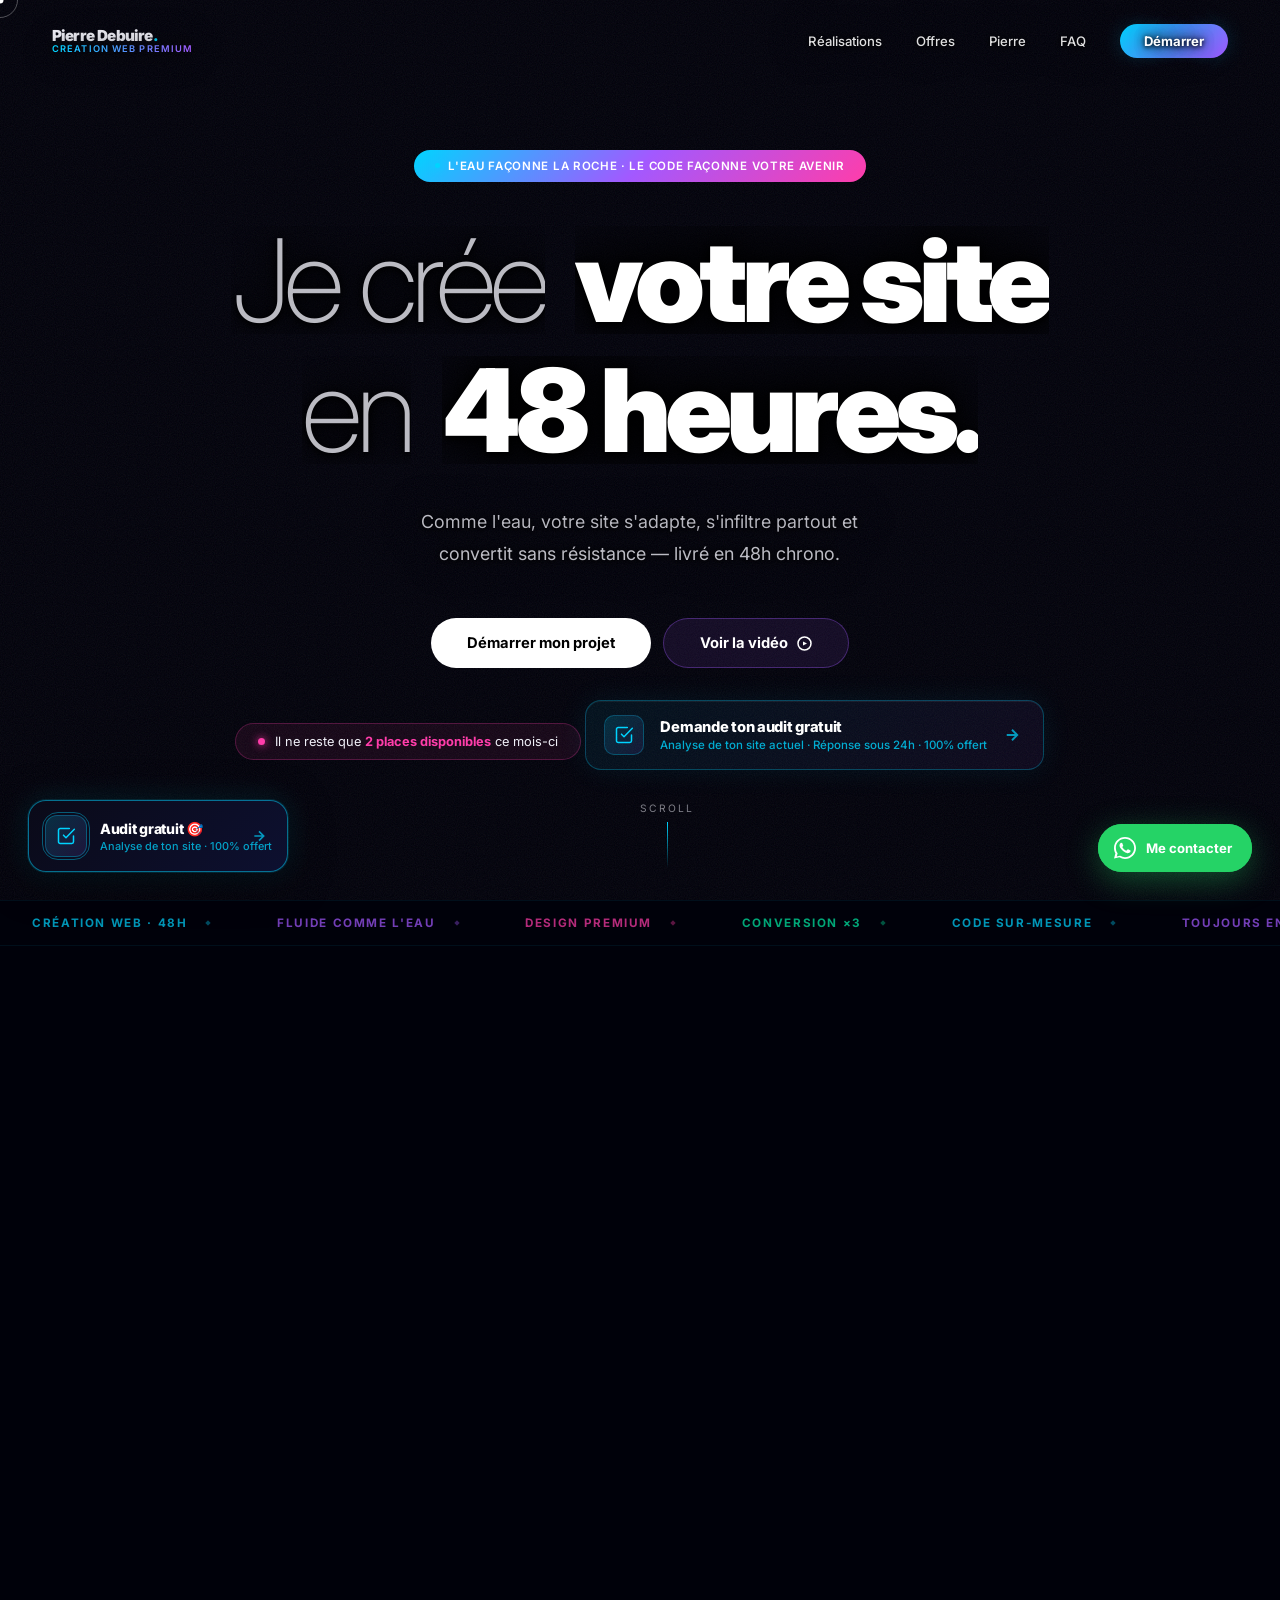
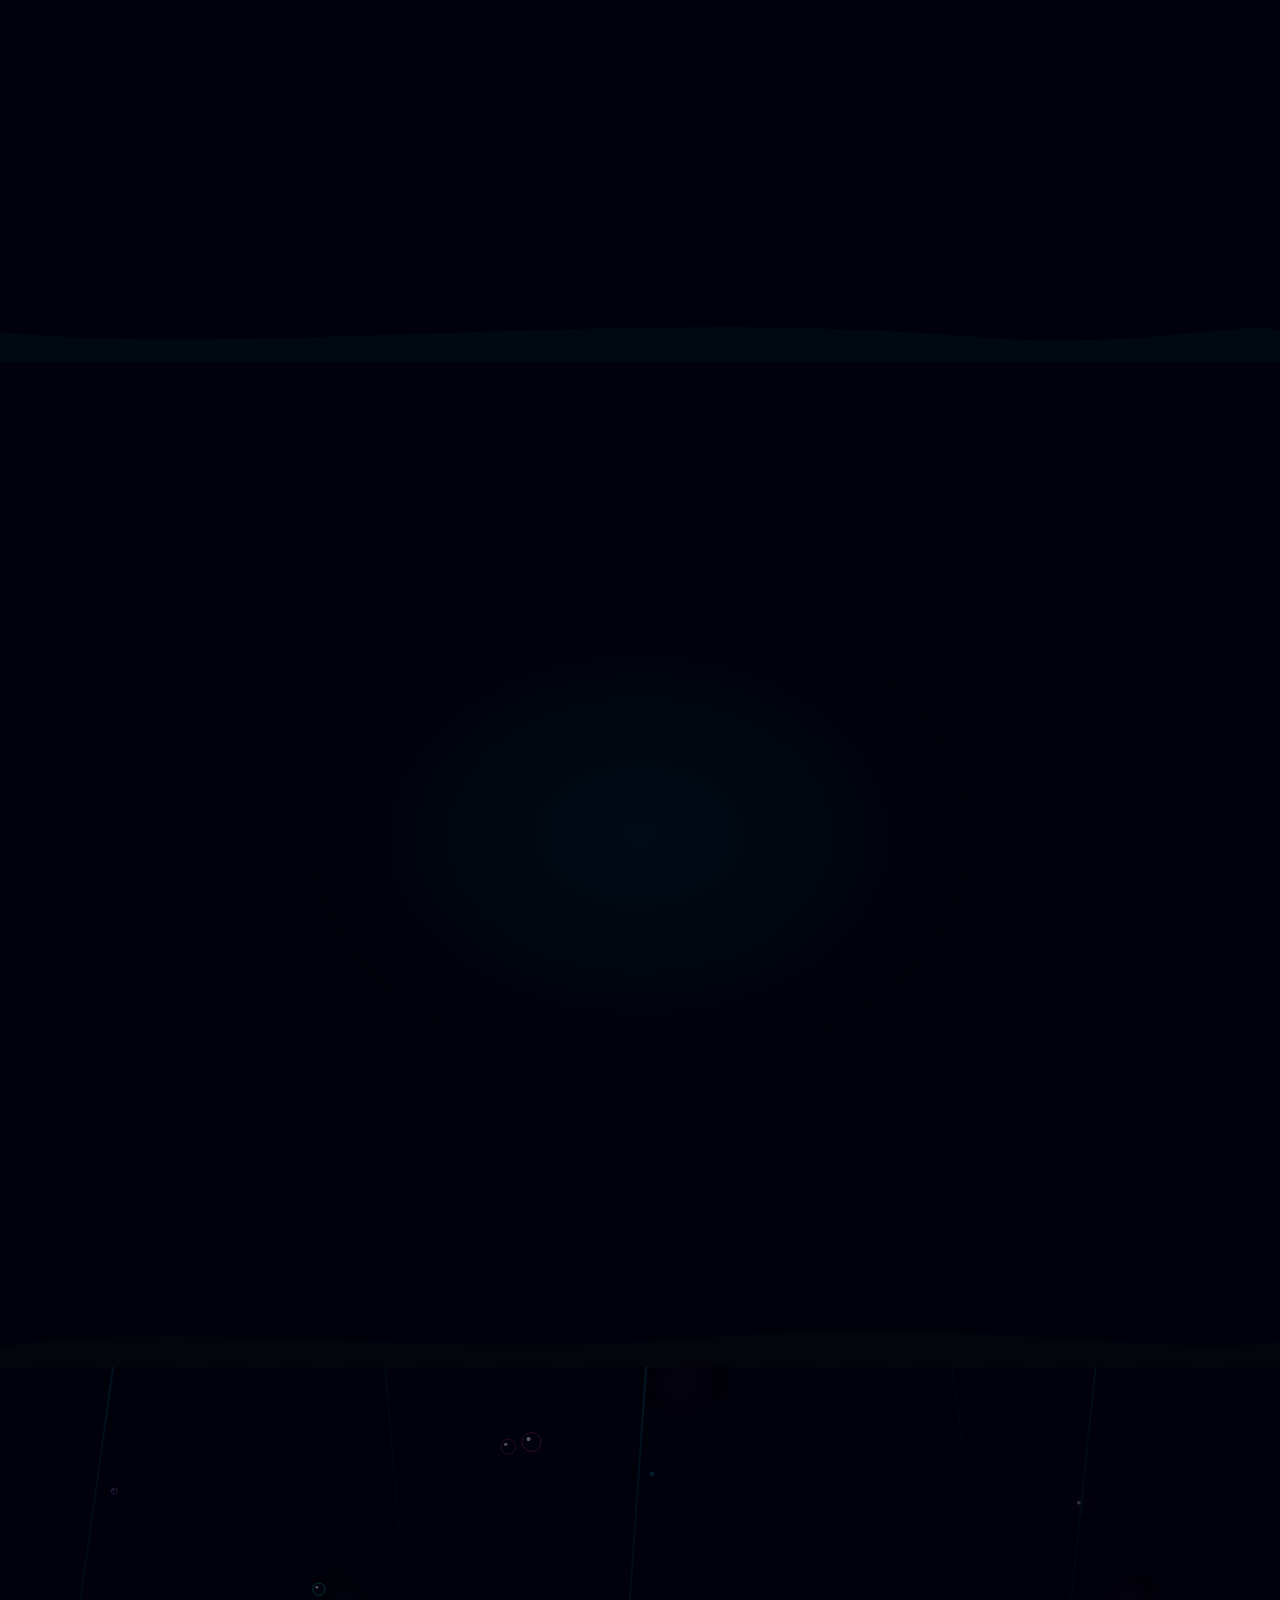
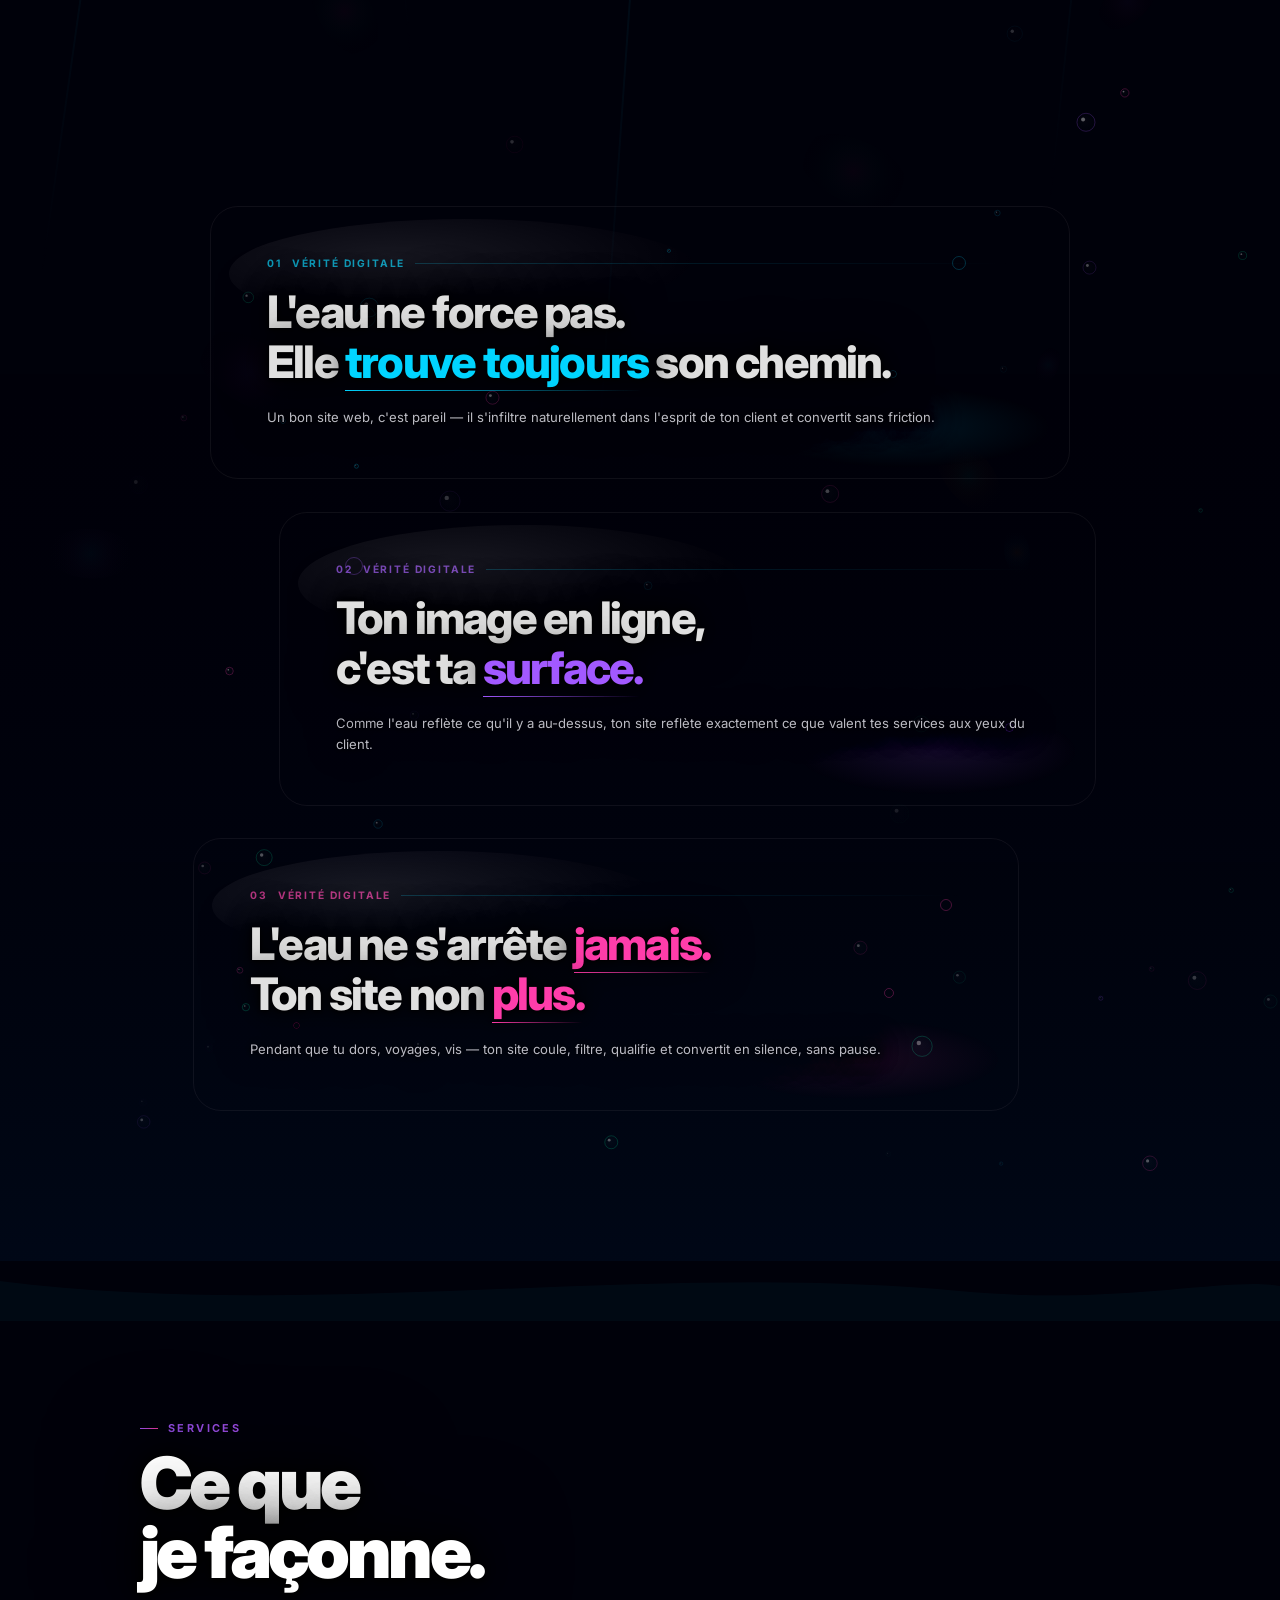
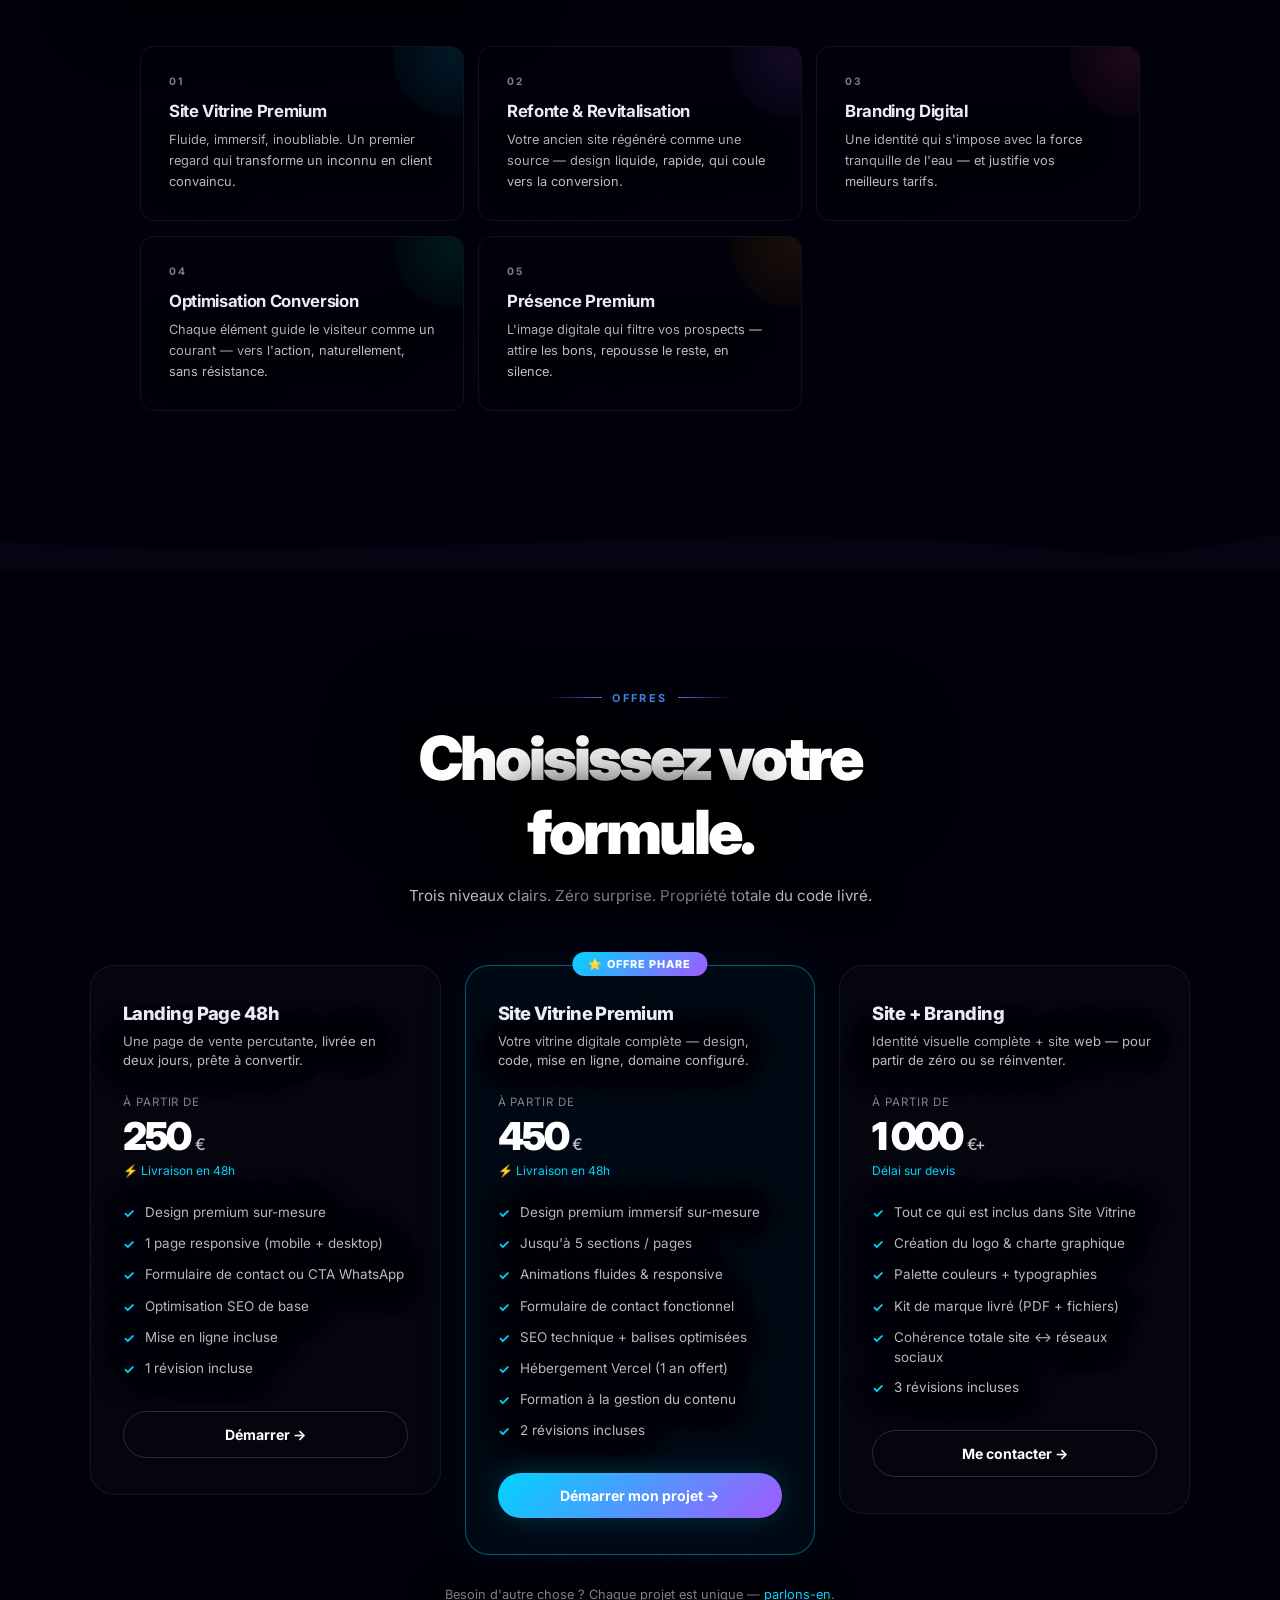
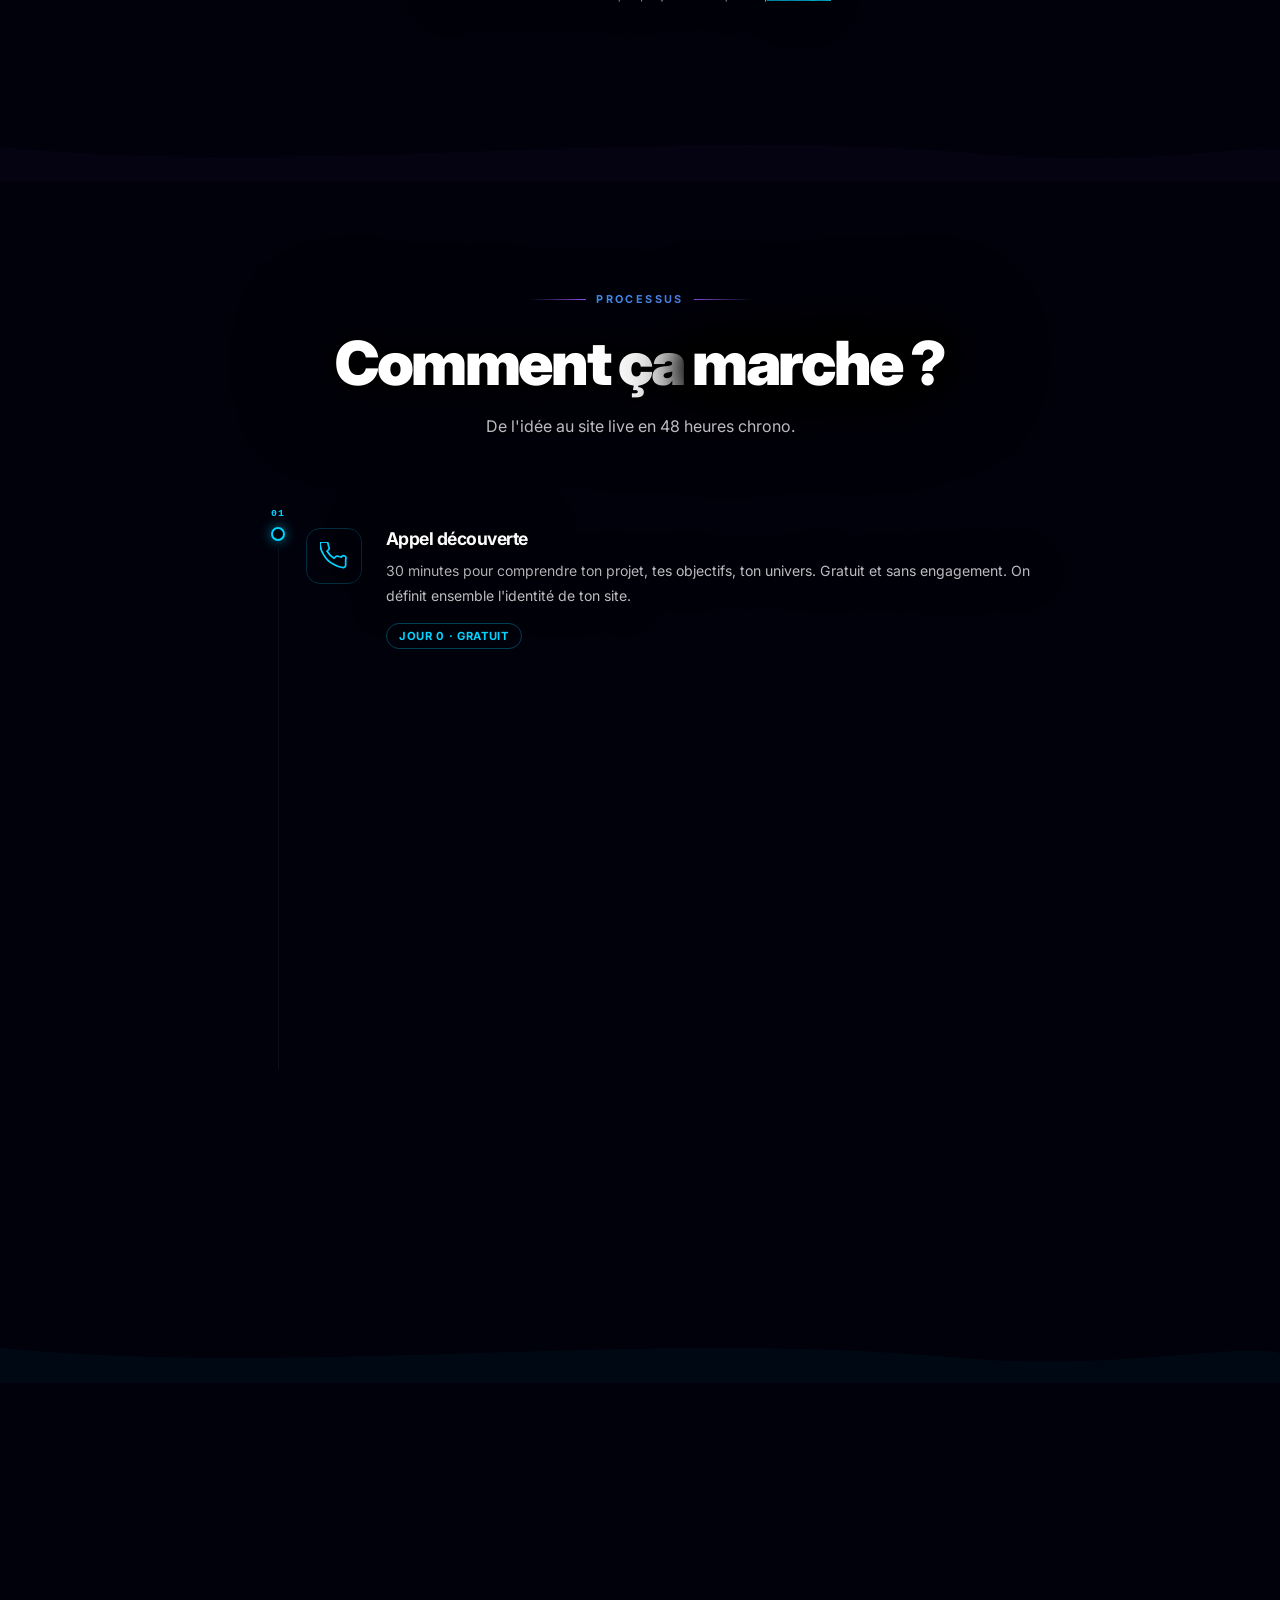
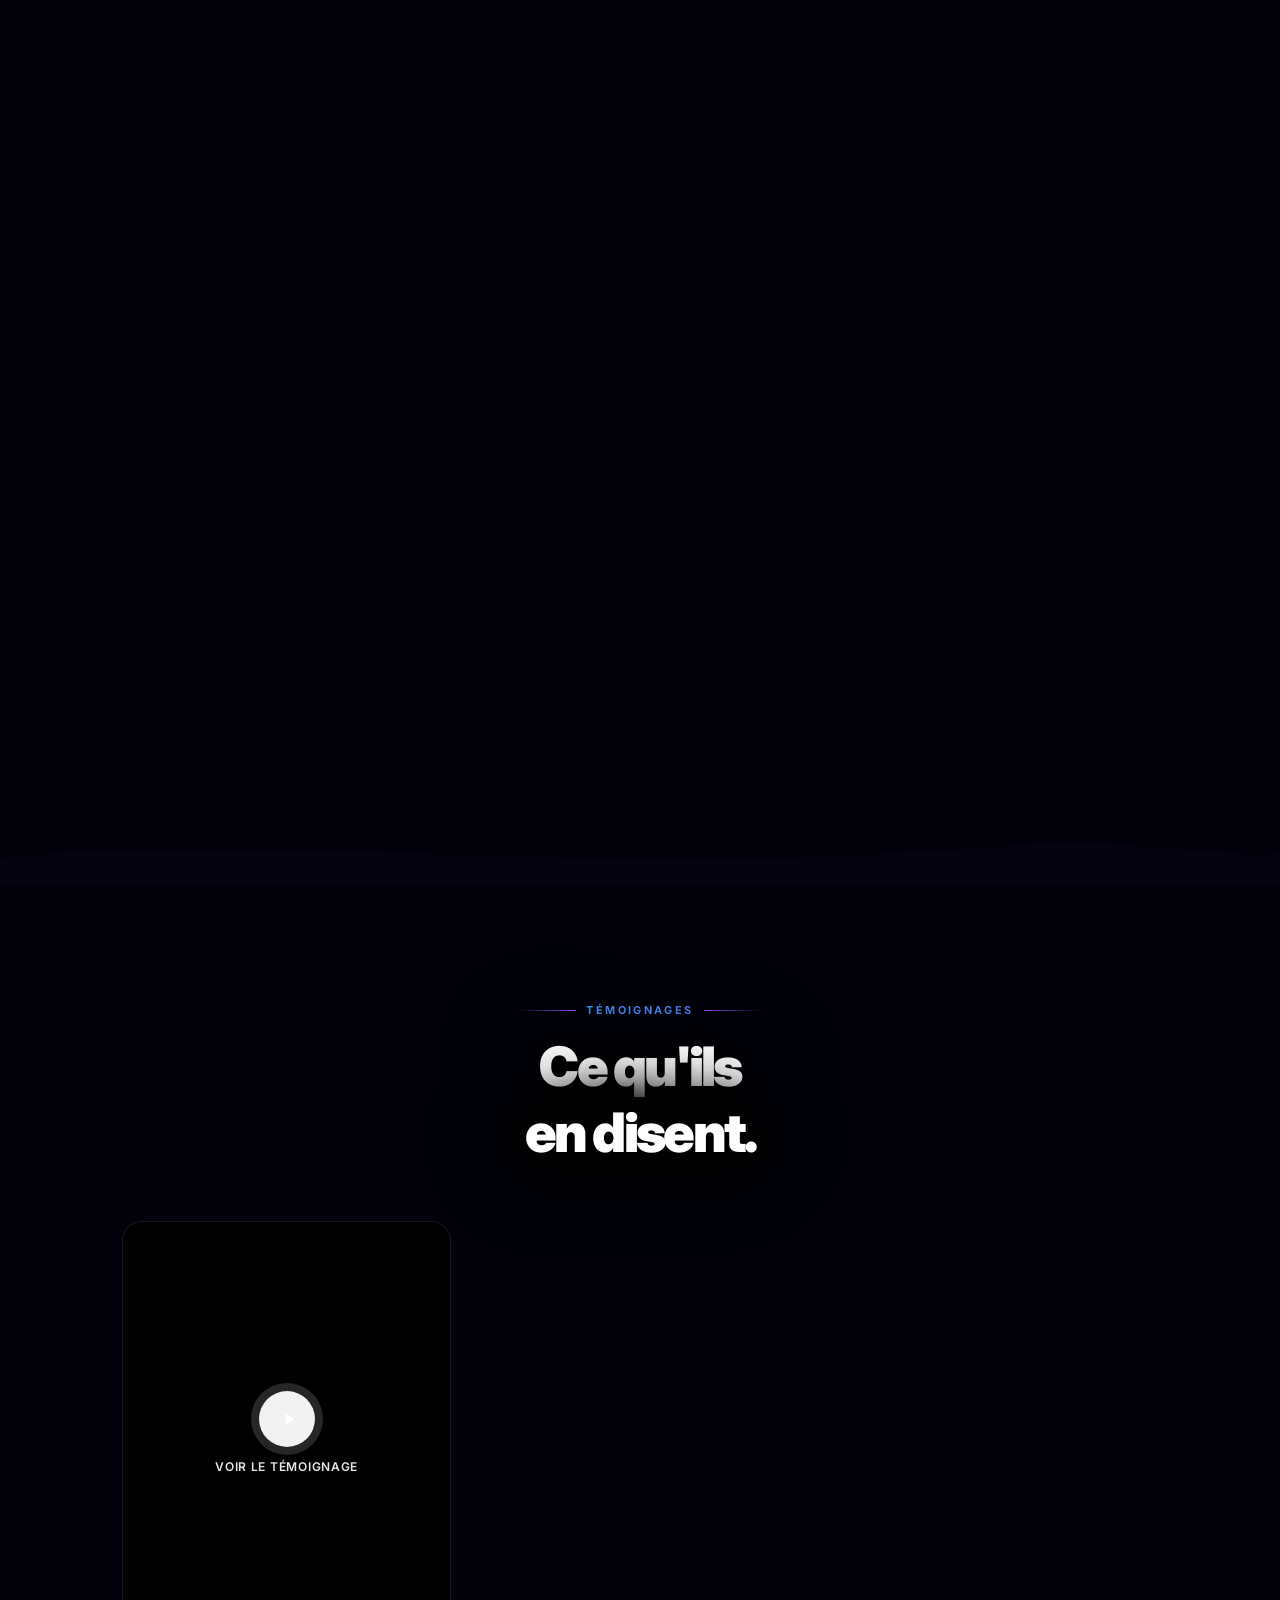
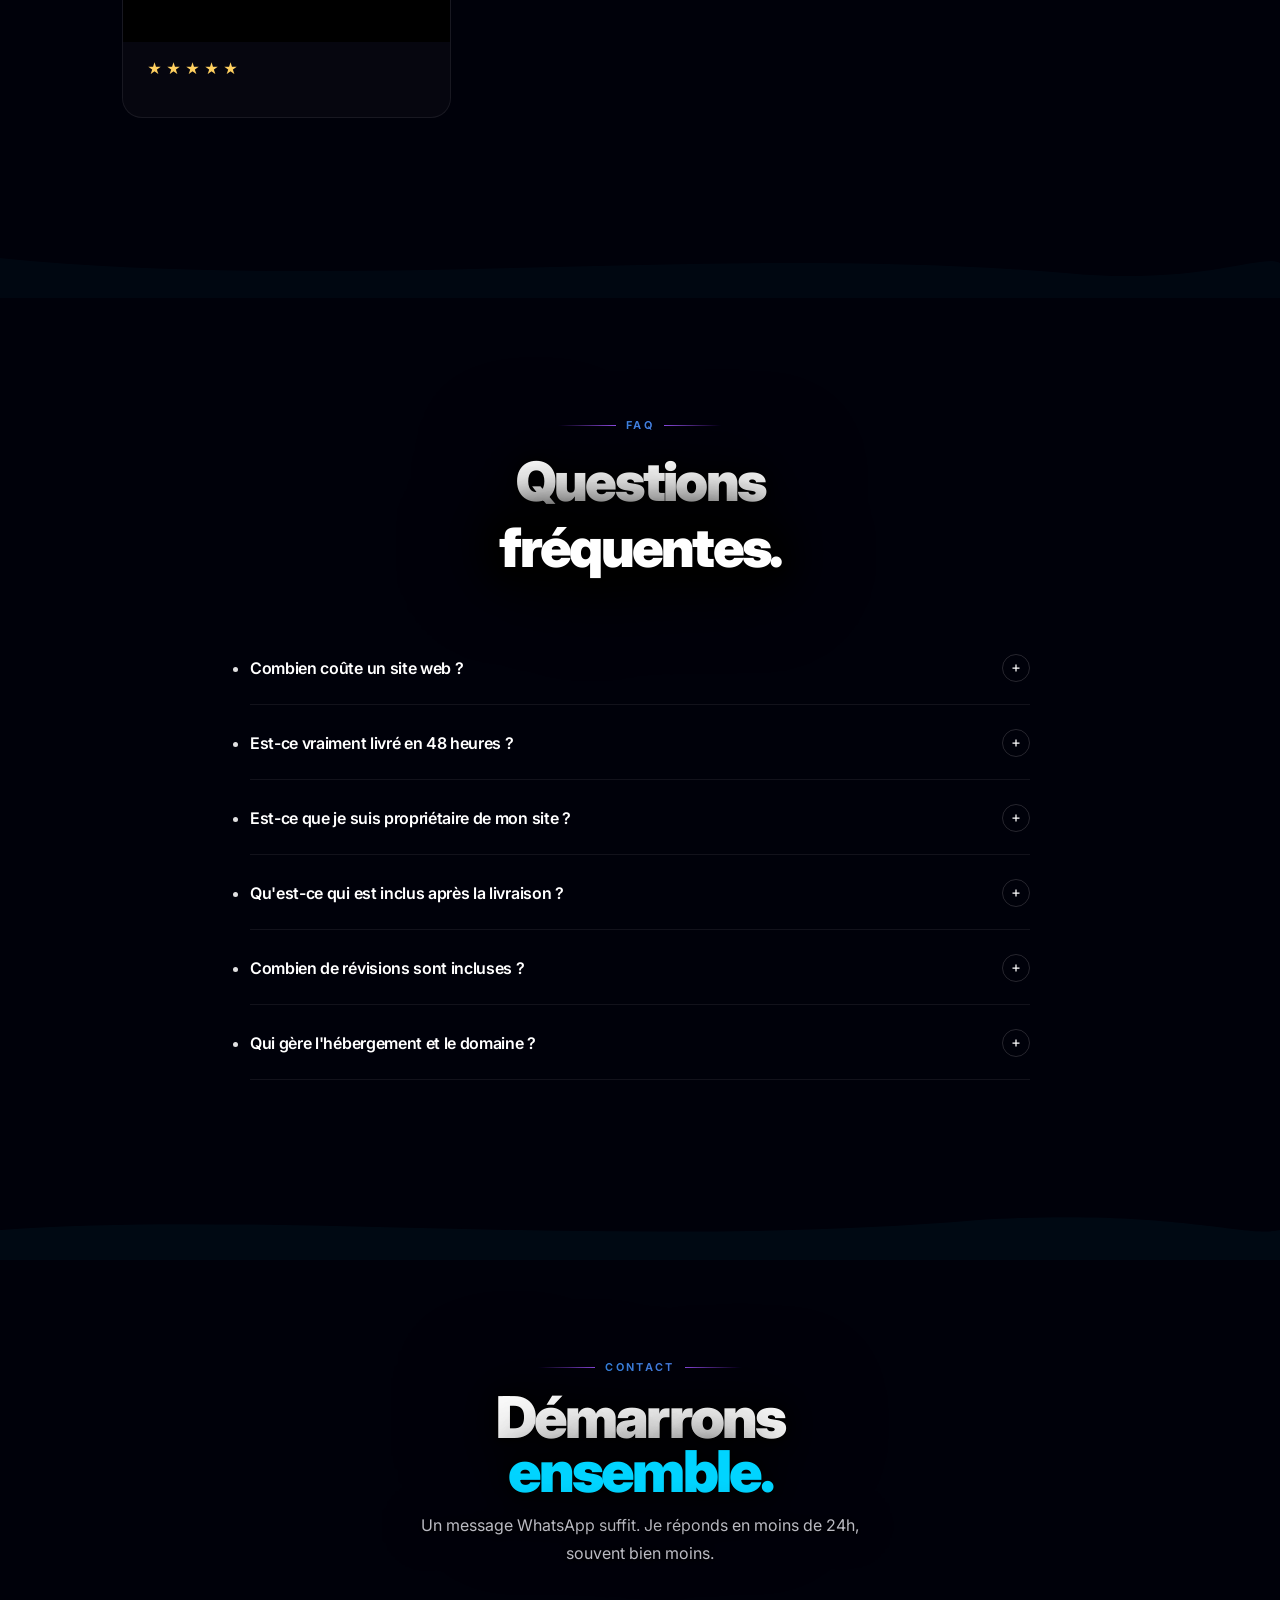
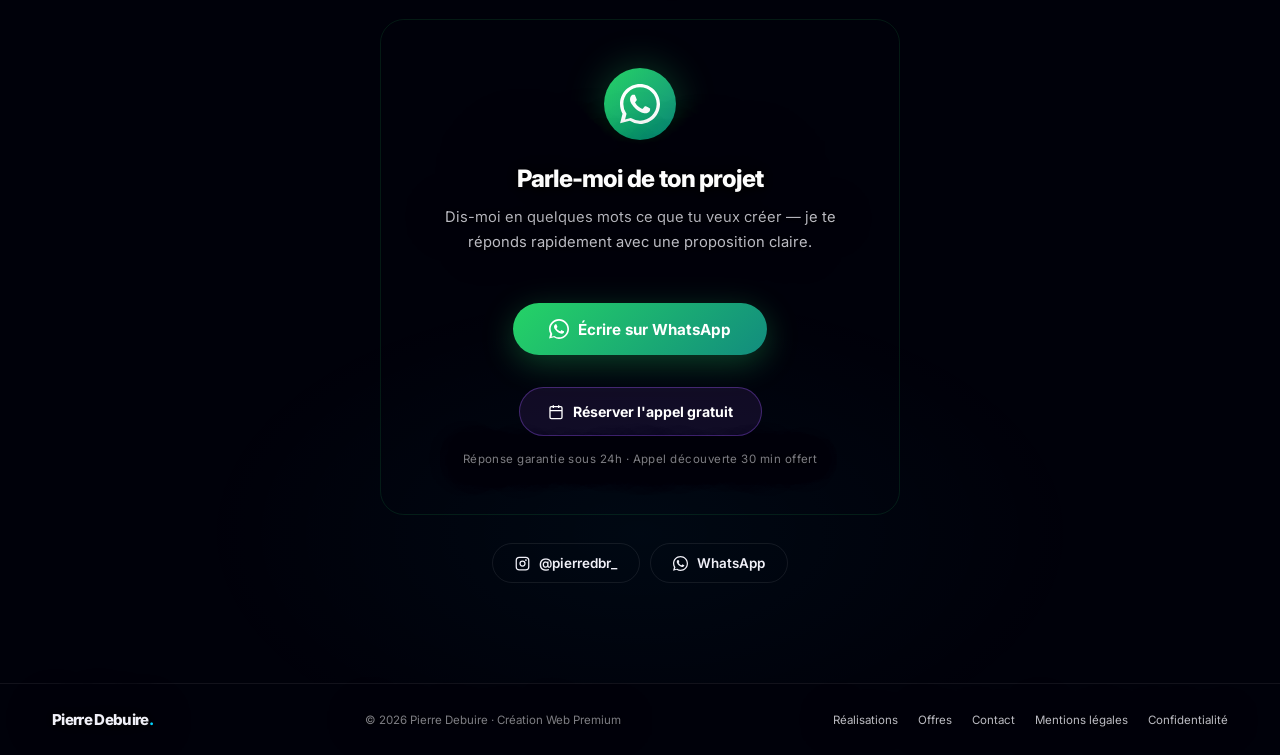
==== commit 2951498f: "Bloc flottant audit gratuit (bottom-left) → WhatsApp message prédéfini" ====
--- a/index.html
+++ b/index.html
@@ -497,6 +497,51 @@
 .flinks a:hover{color:#fff}
 
 /* WHATSAPP BUTTON */
+/* ─ FLOATING AUDIT ─ */
+#float-audit{
+  position:fixed;bottom:28px;left:28px;z-index:9997;
+  display:flex;align-items:center;gap:13px;
+  background:linear-gradient(135deg,#0a0a18,#0d1030);
+  border:1.5px solid rgba(0,212,255,.5);
+  border-radius:18px;
+  padding:14px 20px 14px 16px;
+  text-decoration:none;color:#fff;
+  box-shadow:0 0 0 1px rgba(0,212,255,.12),0 8px 40px rgba(0,0,0,.6),0 0 30px rgba(0,212,255,.15);
+  transition:transform .3s var(--ease),box-shadow .3s,border-color .3s;
+  animation:floatIn .8s 1s var(--ease) both;
+  cursor:none;
+  max-width:260px;
+}
+@keyframes floatIn{from{opacity:0;transform:translateY(20px) scale(.95)}to{opacity:1;transform:none}}
+#float-audit:hover{
+  transform:translateY(-4px) scale(1.02);
+  border-color:rgba(0,212,255,.85);
+  box-shadow:0 0 0 1px rgba(0,212,255,.25),0 16px 50px rgba(0,0,0,.6),0 0 50px rgba(0,212,255,.25);
+}
+.fa-icon{
+  width:42px;height:42px;flex-shrink:0;border-radius:12px;
+  background:linear-gradient(135deg,rgba(0,212,255,.18),rgba(162,89,255,.12));
+  border:1px solid rgba(0,212,255,.3);
+  display:flex;align-items:center;justify-content:center;
+  position:relative;
+}
+/* Pulse ring */
+.fa-icon::before{
+  content:'';position:absolute;inset:-4px;border-radius:16px;
+  border:1.5px solid rgba(0,212,255,.4);
+  animation:auditPulse 2.2s ease-in-out infinite;
+}
+@keyframes auditPulse{
+  0%,100%{transform:scale(1);opacity:.6}
+  50%{transform:scale(1.15);opacity:0}
+}
+.fa-texts{display:flex;flex-direction:column;gap:2px;min-width:0}
+.fa-title{font-size:.88rem;font-weight:800;letter-spacing:-.02em;color:#fff;white-space:nowrap}
+.fa-sub{font-size:.68rem;color:rgba(0,212,255,.75);font-weight:500;white-space:nowrap}
+.fa-arr{flex-shrink:0;color:rgba(0,212,255,.7);transition:transform .25s var(--ease)}
+#float-audit:hover .fa-arr{transform:translateX(4px)}
+
+/* ─ WA BTN ─ */
 #wa-btn{position:fixed;bottom:28px;right:28px;z-index:9998;display:flex;align-items:center;gap:10px;background:#25d366;color:#fff;font-size:.82rem;font-weight:700;text-decoration:none;padding:13px 20px 13px 16px;border-radius:100px;box-shadow:0 8px 32px rgba(37,211,102,.35);transition:transform .3s var(--ease),box-shadow .3s;cursor:none}
 #wa-btn:hover{transform:translateY(-3px) scale(1.04);box-shadow:0 16px 48px rgba(37,211,102,.5)}
 #wa-btn svg{flex-shrink:0}
@@ -520,6 +565,8 @@
   footer{flex-direction:column;text-align:center;padding:22px}
   body{cursor:auto}
   #cd,#cr{display:none}
+  #float-audit{bottom:88px;left:16px;right:16px;max-width:none;border-radius:16px}
+  #wa-btn{bottom:28px;right:16px}
   .ctas{flex-direction:column;align-items:center}
   .btn-mag{width:100%;max-width:280px;justify-content:center}
 }
@@ -1487,6 +1534,22 @@
     </div>
   </div>
 </div>
+
+<a id="float-audit"
+   href="https://wa.me/33616206464?text=Bonjour%20Pierre%2C%20je%20voudrais%20demander%20mon%20audit%20gratuit%20!%20Peux-tu%20analyser%20mon%20site%20actuel%20%3F"
+   target="_blank" rel="noopener"
+   onclick="track('clic_audit_flottant')">
+  <div class="fa-icon">
+    <svg width="20" height="20" viewBox="0 0 24 24" fill="none" stroke="var(--cyan)" stroke-width="1.8" stroke-linecap="round" stroke-linejoin="round">
+      <path d="M9 11l3 3L22 4"/><path d="M21 12v7a2 2 0 01-2 2H5a2 2 0 01-2-2V5a2 2 0 012-2h11"/>
+    </svg>
+  </div>
+  <div class="fa-texts">
+    <span class="fa-title">Audit gratuit 🎯</span>
+    <span class="fa-sub">Analyse de ton site · 100% offert</span>
+  </div>
+  <svg class="fa-arr" width="16" height="16" viewBox="0 0 24 24" fill="none" stroke="currentColor" stroke-width="2.5"><path d="M5 12h14M12 5l7 7-7 7"/></svg>
+</a>
 
 <a id="wa-btn" href="https://wa.me/33616206464?text=Bonjour%20Pierre%2C%20je%20souhaite%20cr%C3%A9er%20mon%20site%20web%20!" target="_blank" rel="noopener">
   <div class="wa-pulse"></div>
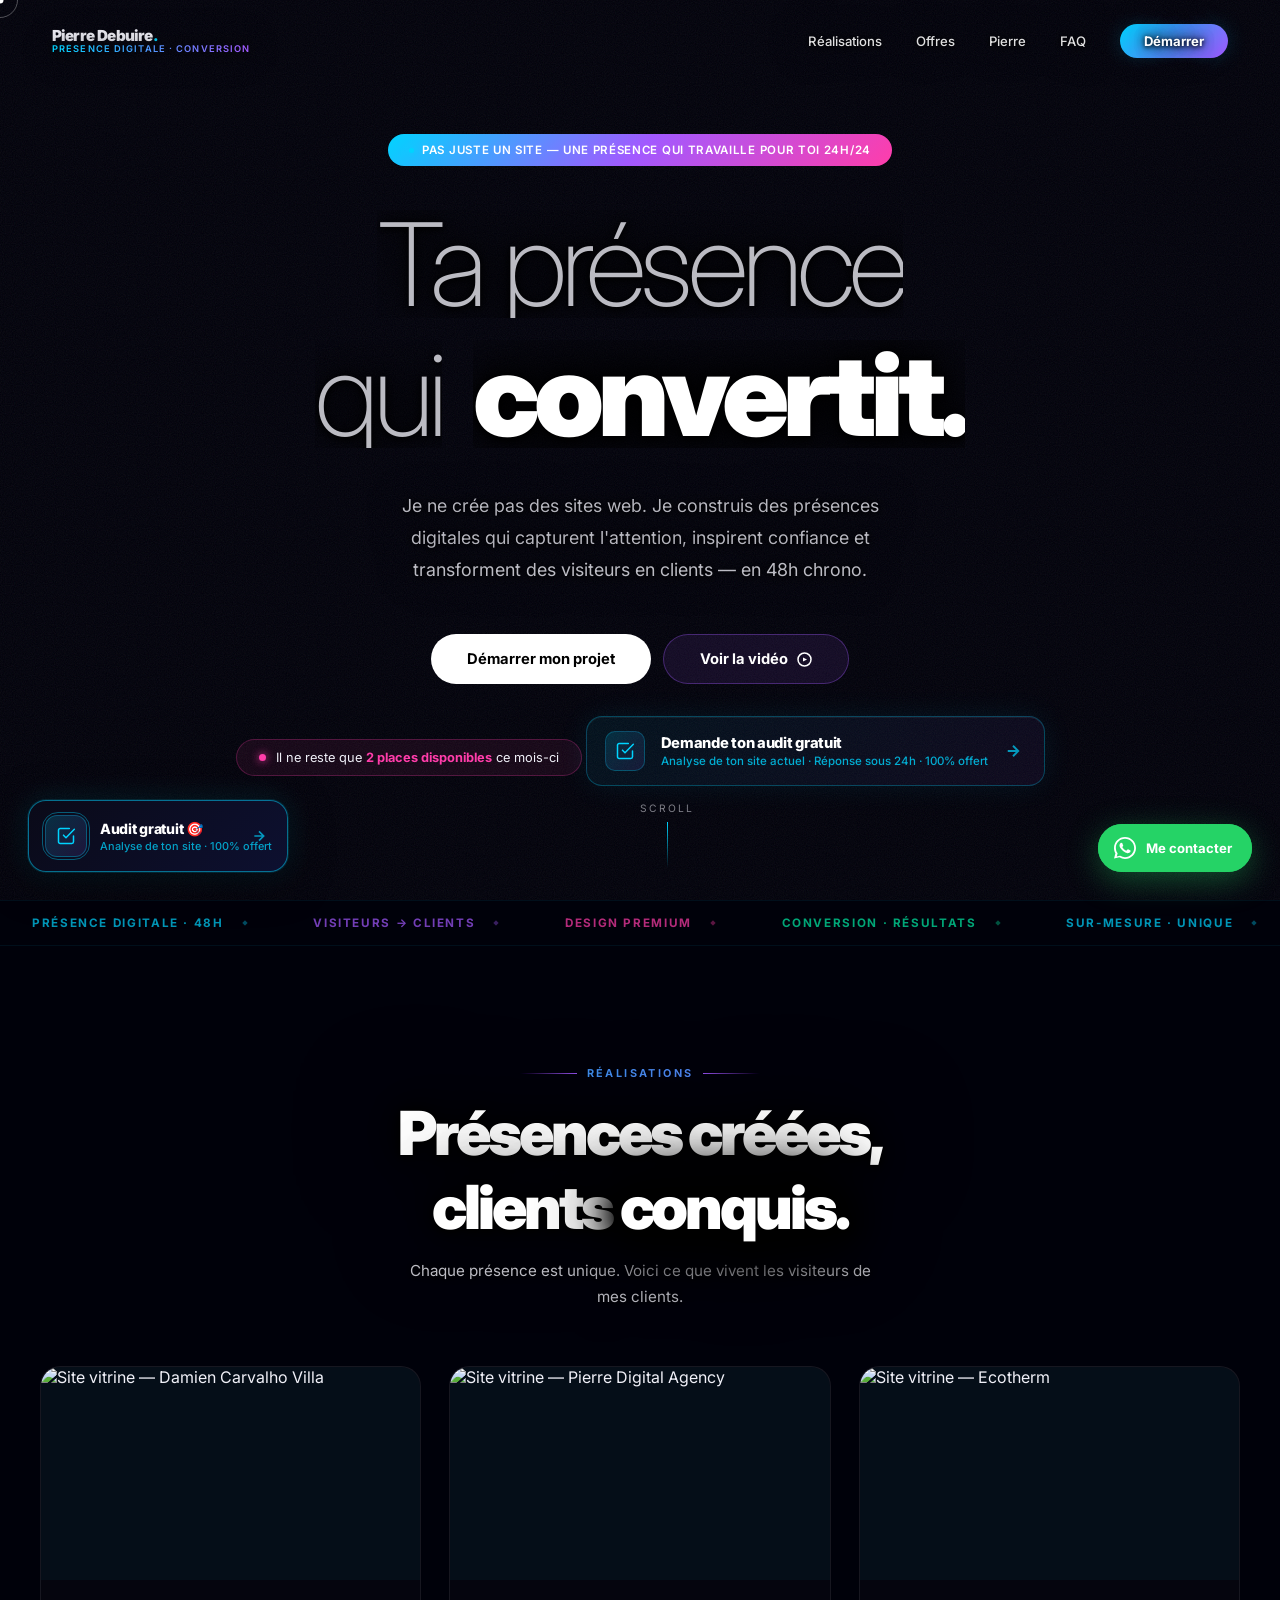
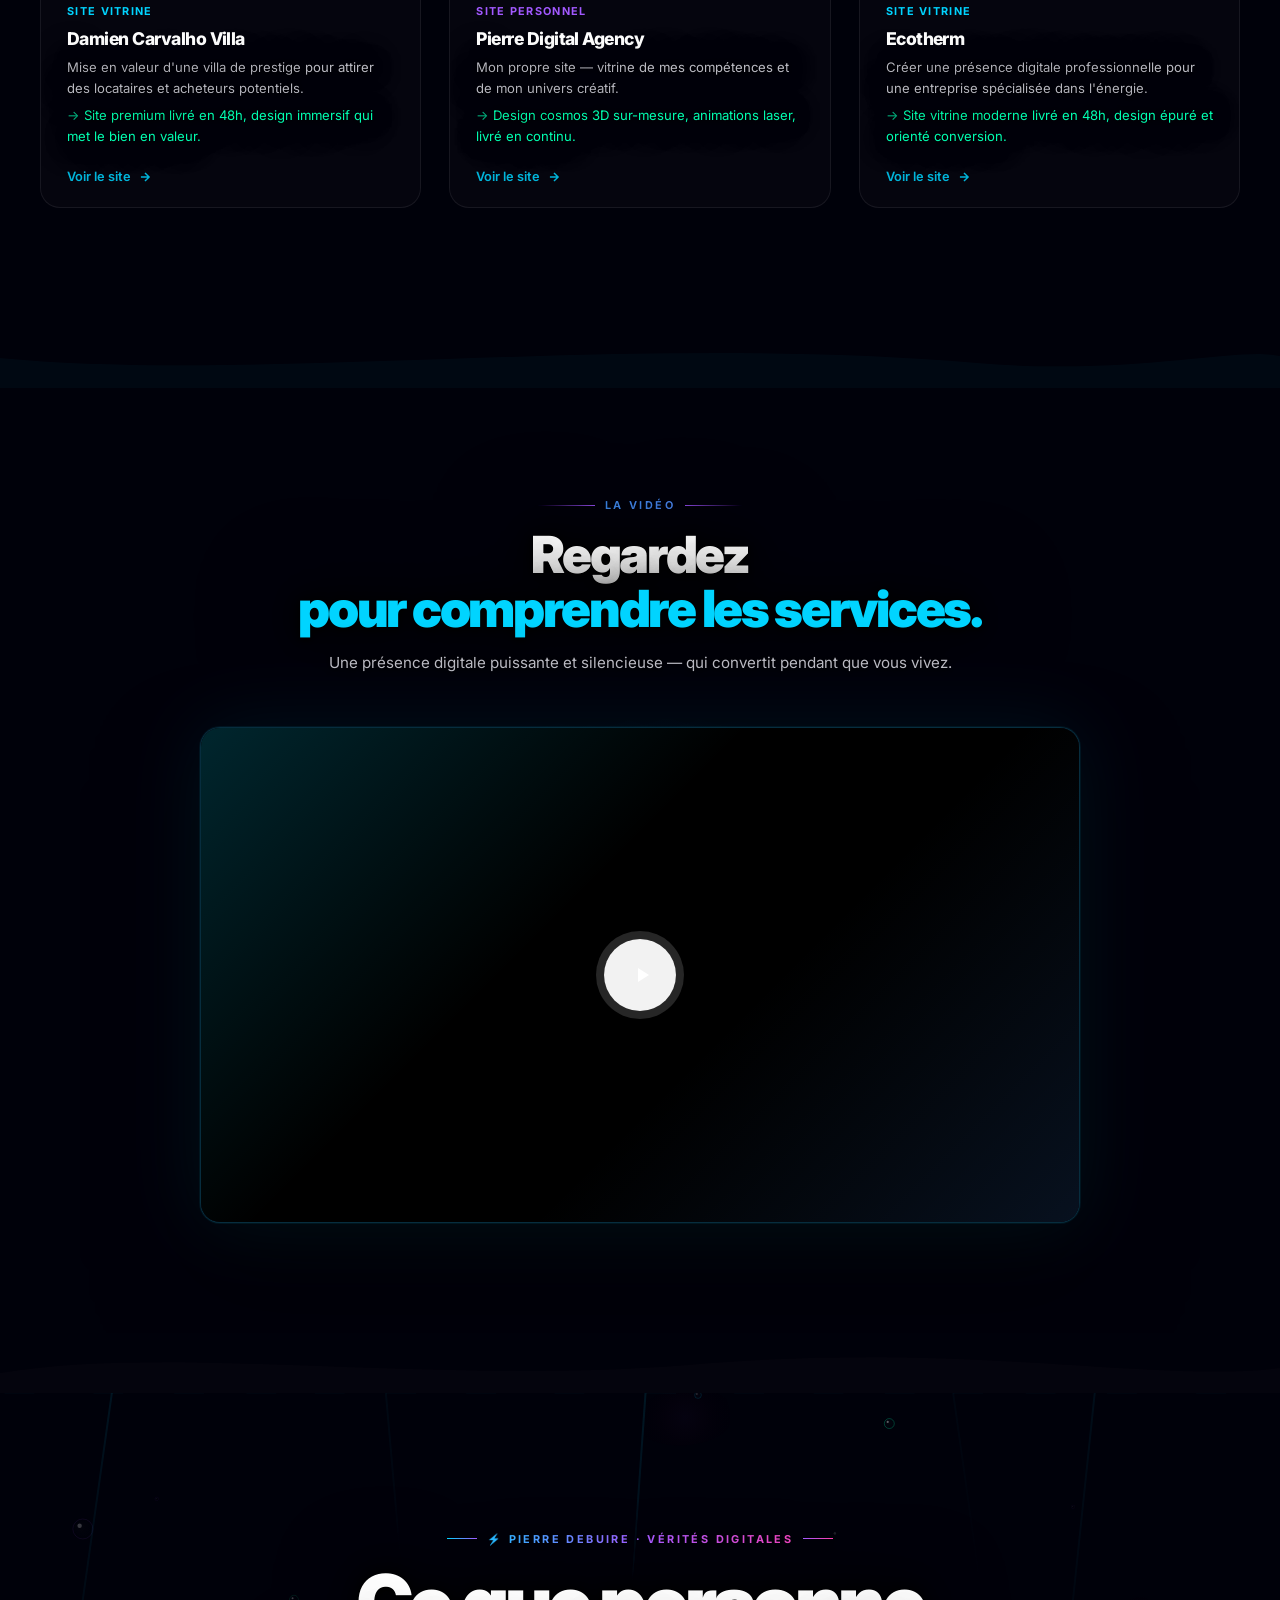
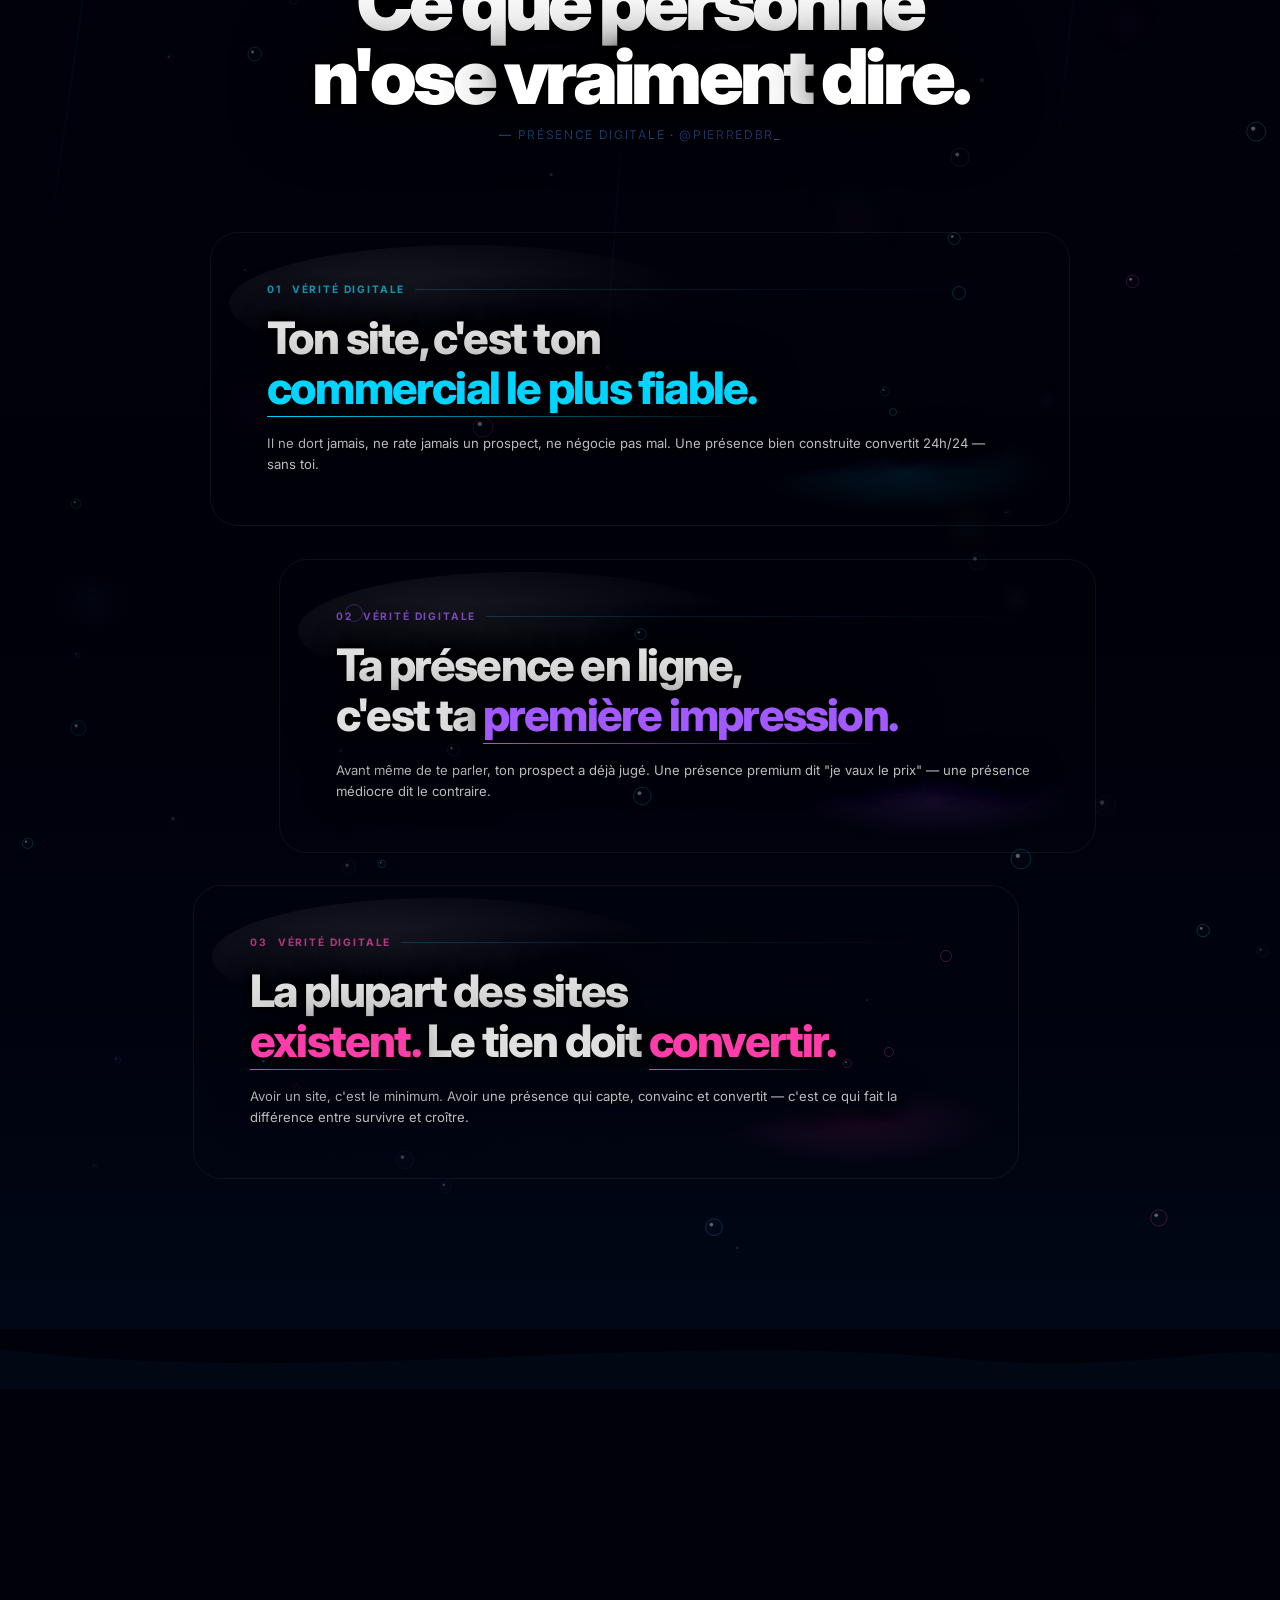
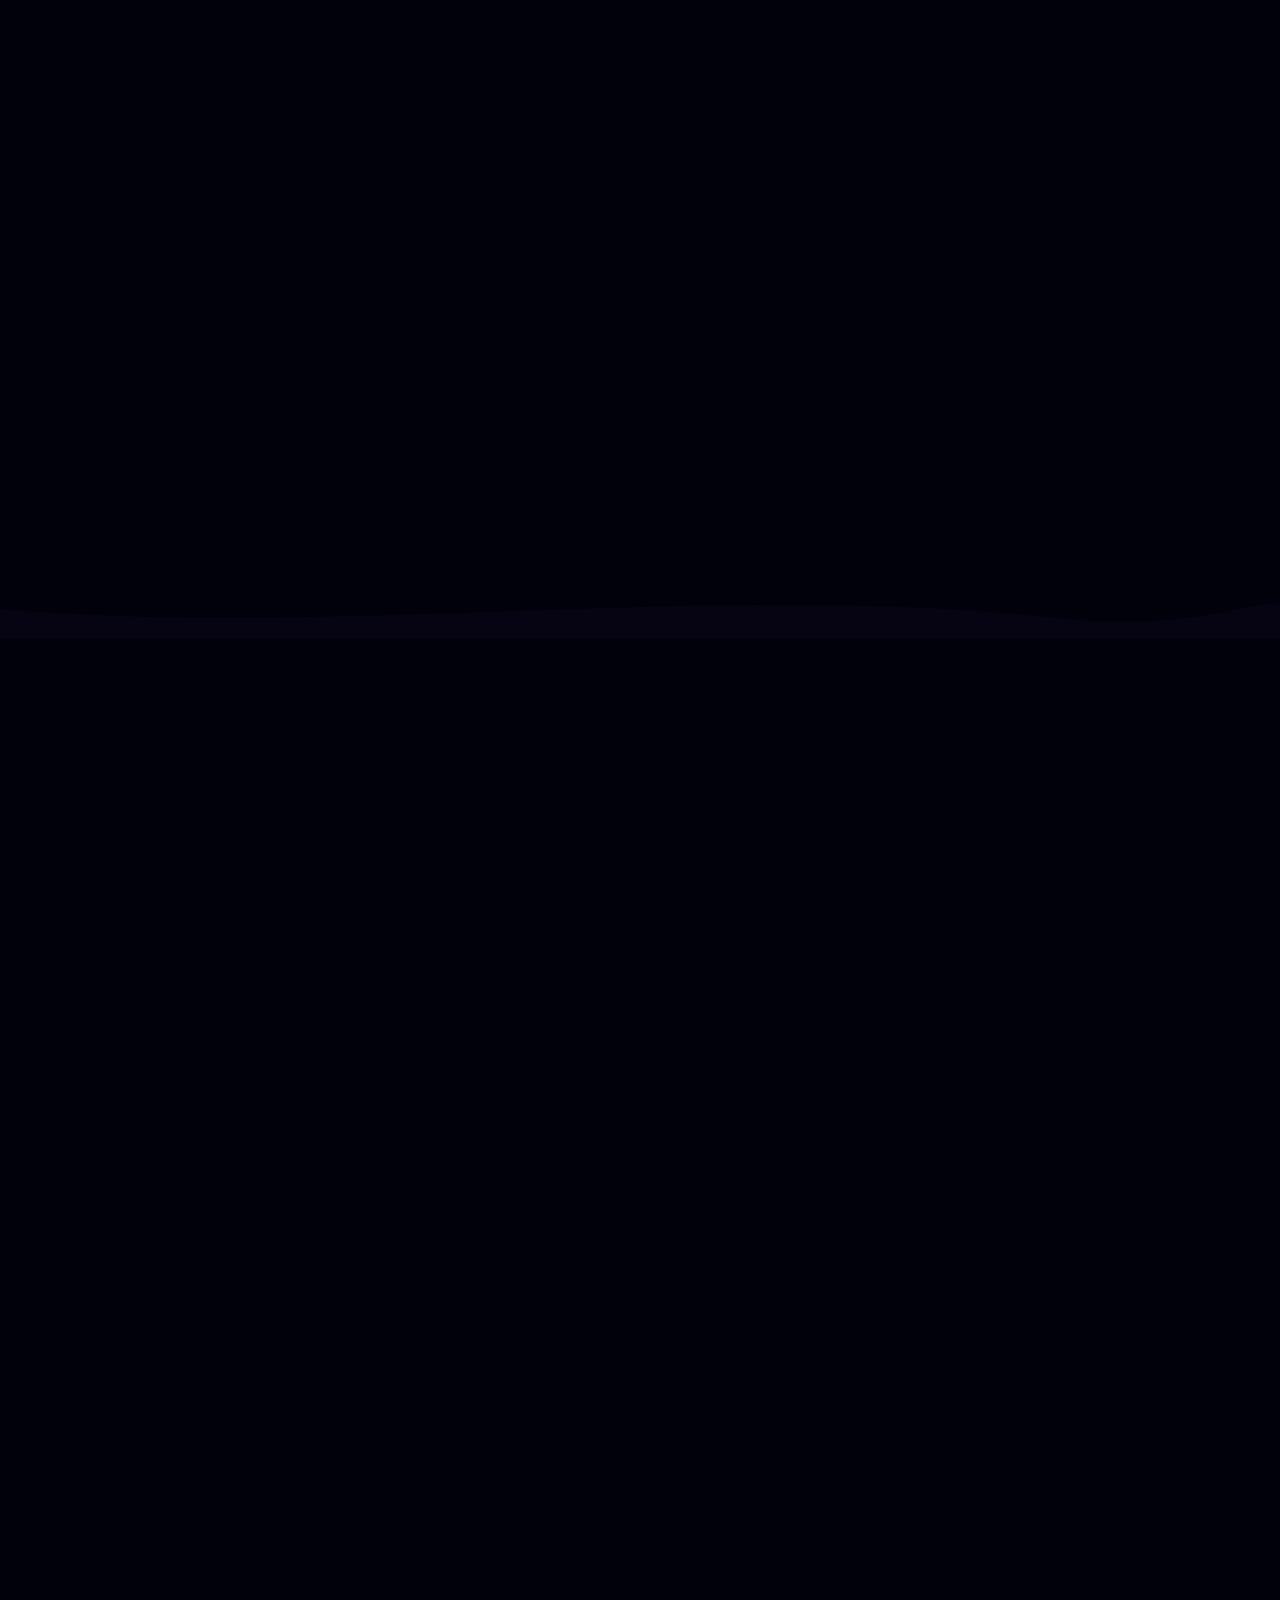
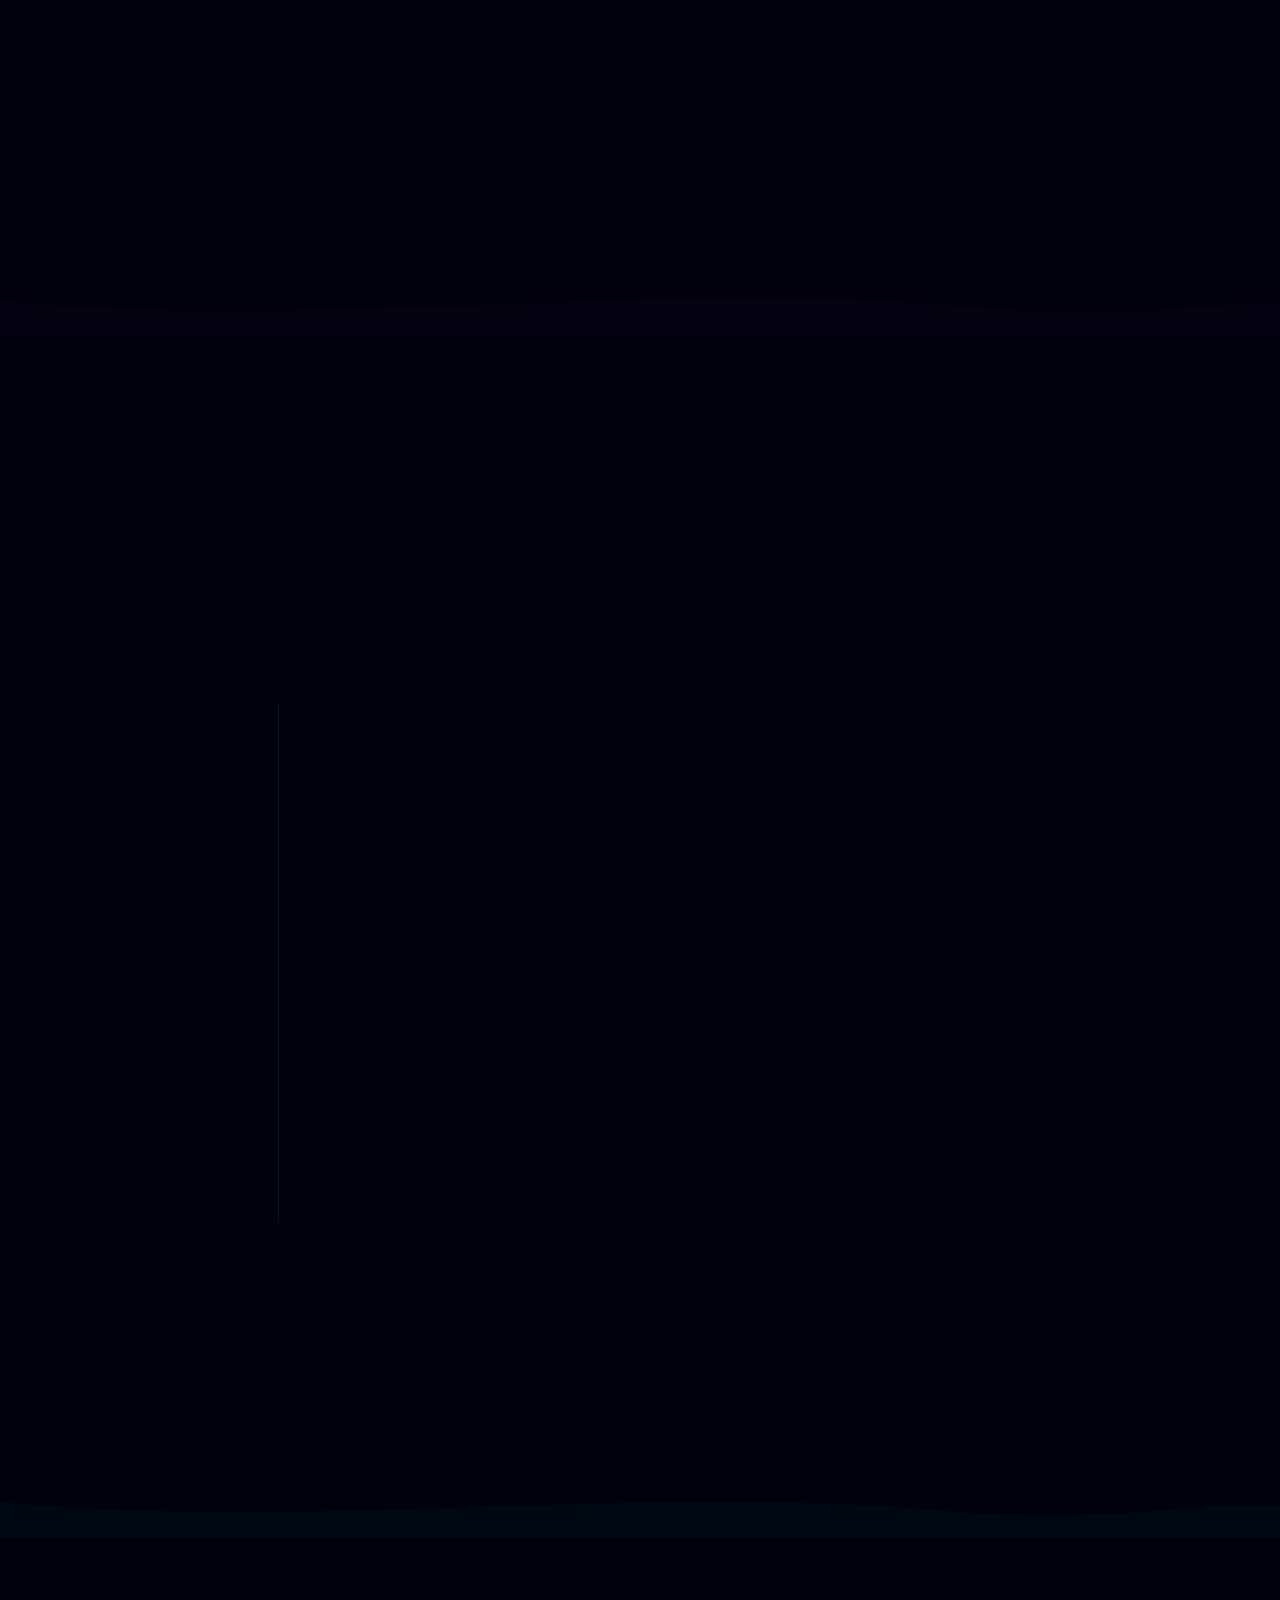
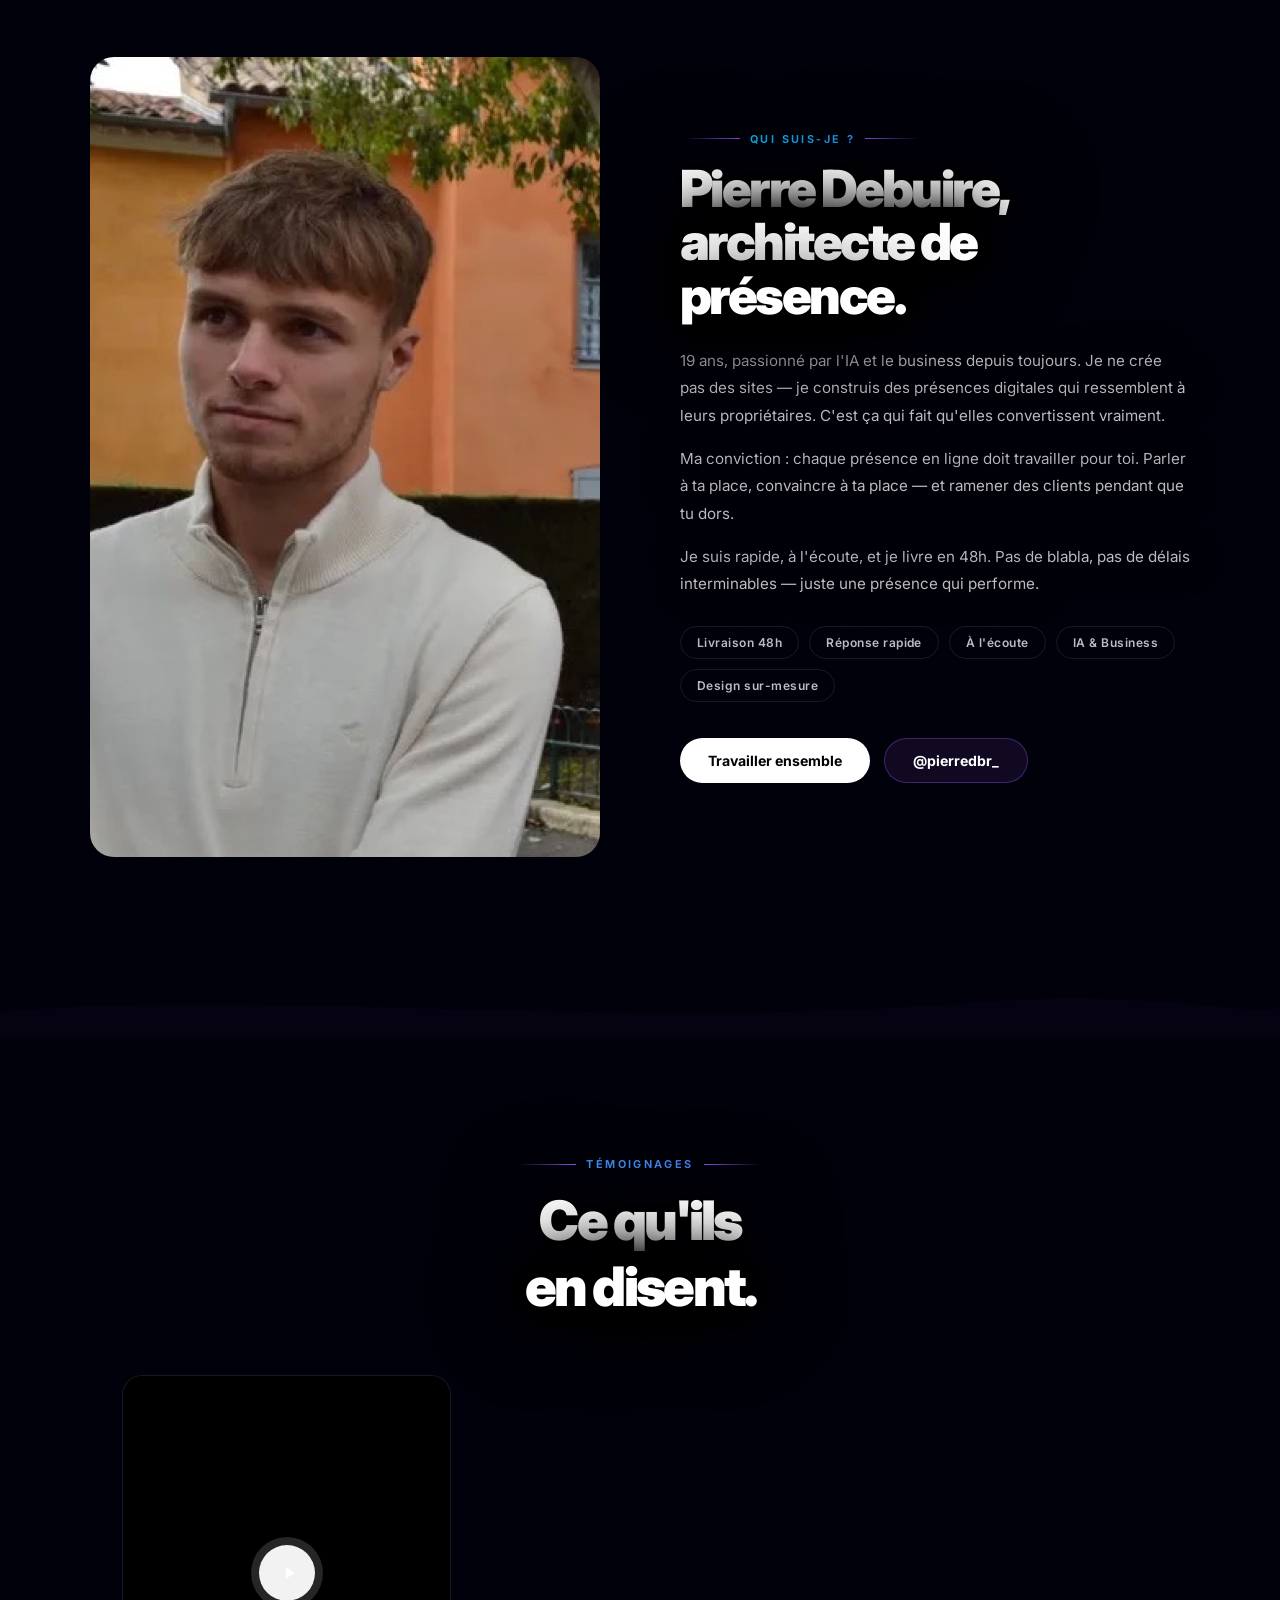
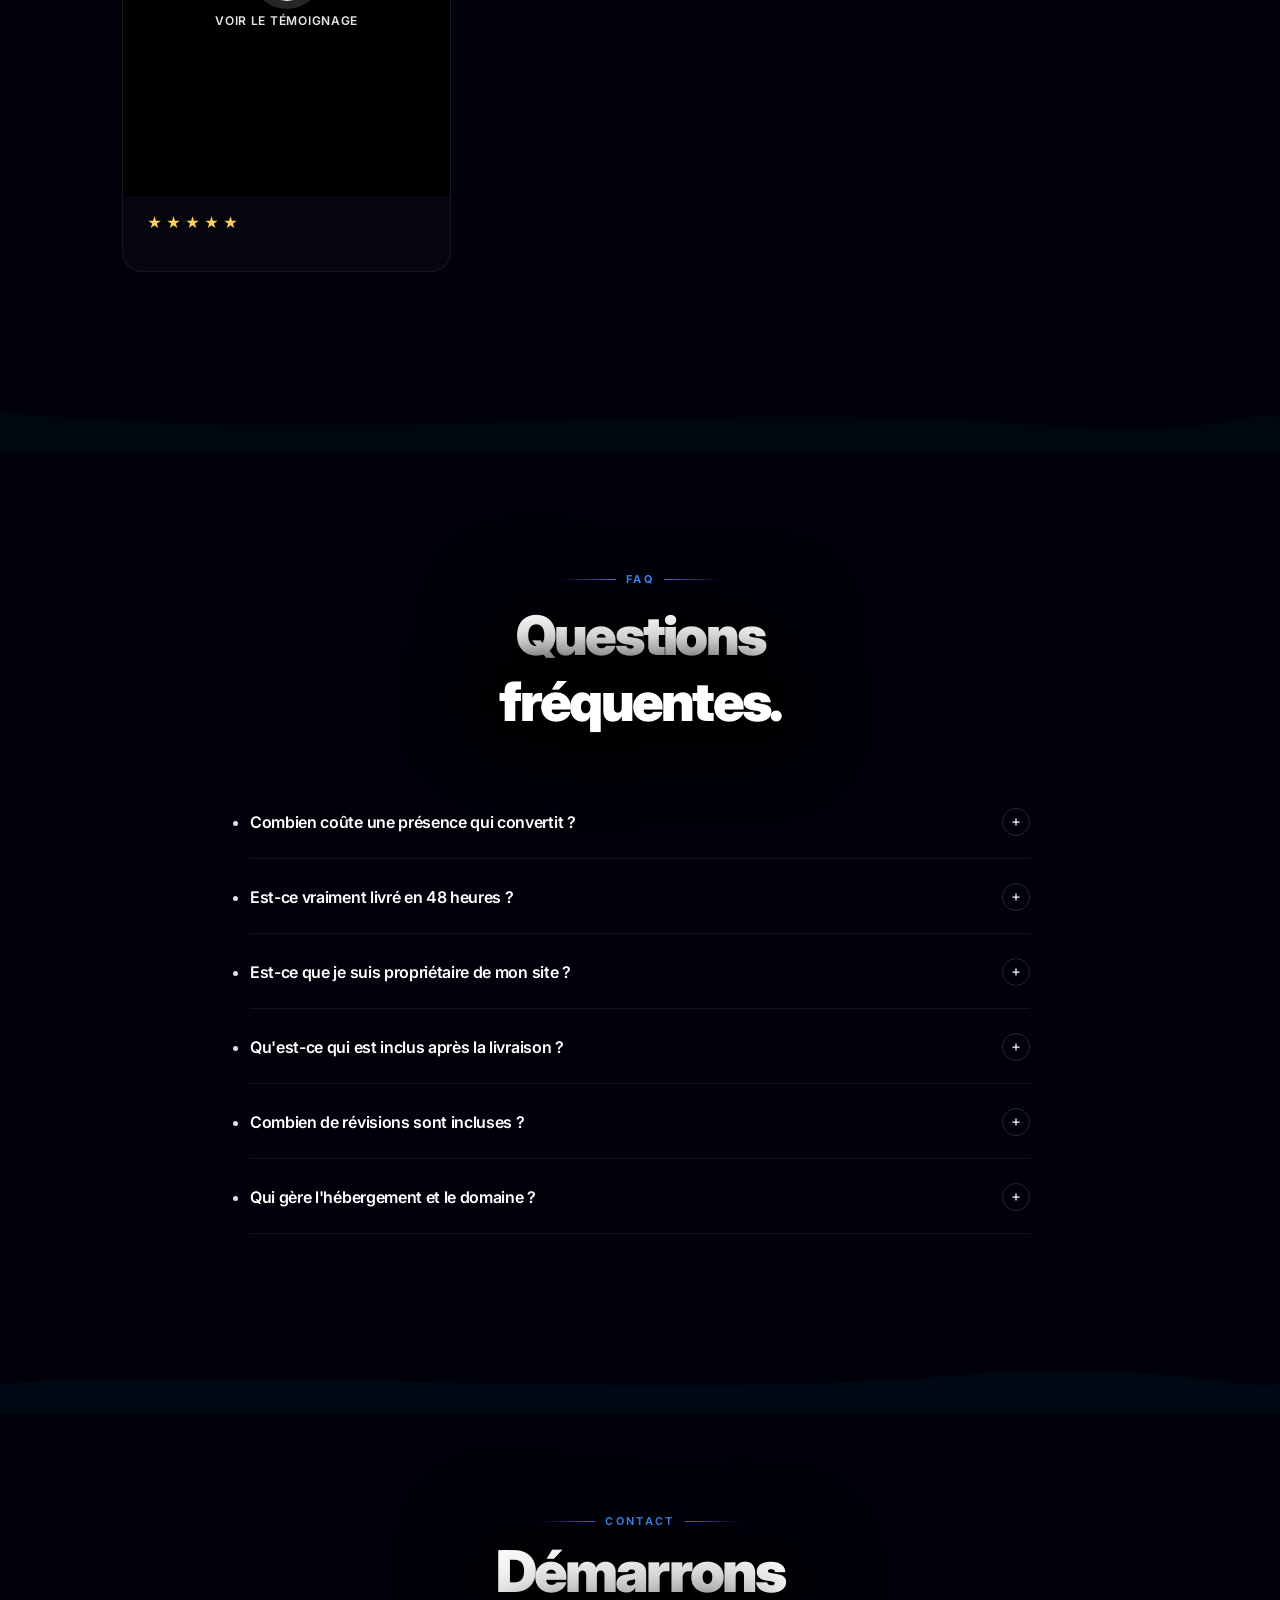
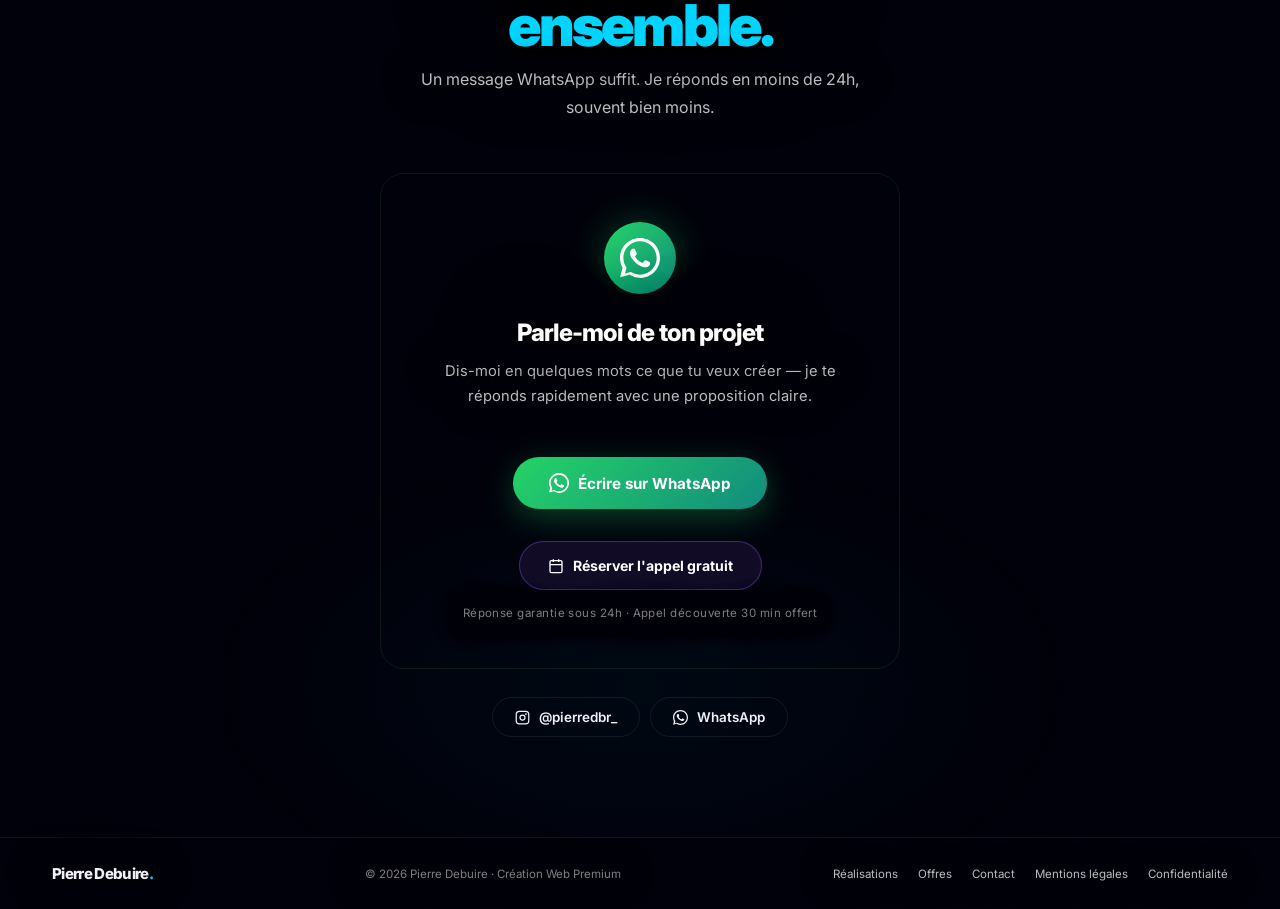
==== commit 8e85ff8a: "Repositionnement : présence qui convertit + nouvelles offres + correctifs - Refonte complète du copy" ====
--- a/index.html
+++ b/index.html
@@ -856,6 +856,14 @@
 .email-cap-note{font-size:.72rem;color:var(--dim);margin-top:14px}
 
 /* ═══ LÉGAL MODAL ═══ */
+/* ── Lightbox vidéo témoignage ── */
+#temo-lightbox{position:fixed;inset:0;z-index:10000;background:rgba(0,1,10,.92);backdrop-filter:blur(20px);-webkit-backdrop-filter:blur(20px);display:none;align-items:center;justify-content:center;padding:20px;cursor:pointer}
+#temo-lightbox.open{display:flex;animation:lbIn .3s ease}
+@keyframes lbIn{from{opacity:0;transform:scale(.95)}to{opacity:1;transform:scale(1)}}
+#temo-lightbox-inner{position:relative;width:min(380px,90vw);cursor:default}
+#temo-lightbox-inner iframe{width:100%;aspect-ratio:9/16;border:none;border-radius:16px;display:block;box-shadow:0 0 80px rgba(0,212,255,.15)}
+#temo-lb-close{position:absolute;top:-44px;right:0;background:rgba(255,255,255,.1);border:1.5px solid rgba(255,255,255,.2);color:#fff;width:36px;height:36px;border-radius:50%;display:flex;align-items:center;justify-content:center;cursor:pointer;font-size:1.1rem;line-height:1;transition:background .2s,transform .2s}
+#temo-lb-close:hover{background:rgba(255,255,255,.2);transform:scale(1.1)}
 #legal-modal{position:fixed;inset:0;z-index:9999;background:rgba(0,1,10,.88);backdrop-filter:blur(16px);-webkit-backdrop-filter:blur(16px);display:none;align-items:center;justify-content:center;padding:24px}
 #legal-modal.open{display:flex}
 .legal-box{background:#08081a;border:1px solid var(--border);border-radius:24px;max-width:720px;width:100%;max-height:85vh;overflow:hidden;display:flex;flex-direction:column}
@@ -944,7 +952,7 @@
 </div>
 
 <nav id="nav">
-  <a href="#" class="logo"><span class="logo-name">Pierre Debuire<em>.</em></span><span class="logo-sub">Création Web Premium</span></a>
+  <a href="#" class="logo"><span class="logo-name">Pierre Debuire<em>.</em></span><span class="logo-sub">Présence Digitale · Conversion</span></a>
   <div class="nav-r">
     <a href="#portfolio">Réalisations</a>
     <a href="#offres">Offres</a>
@@ -961,15 +969,14 @@
 <section id="hero">
   <div class="noise-ov"></div>
   <div class="hero-c">
-    <div class="badge"><div class="bdot"></div>L'eau façonne la roche · Le code façonne votre avenir</div>
+    <div class="badge"><div class="bdot"></div>Pas juste un site — une présence qui travaille pour toi 24h/24</div>
     <h1 class="hero-t" id="heroTitle">
-      <div class="word-wrap"><span class="word thin">Je crée</span></div>&nbsp;
-      <div class="word-wrap"><span class="word">votre site</span></div>
+      <div class="word-wrap"><span class="word thin">Ta présence</span></div>
       <div class="word-br"></div>
-      <div class="word-wrap"><span class="word thin">en</span></div>&nbsp;
-      <div class="word-wrap"><span class="word c">48 heures.</span></div>
+      <div class="word-wrap"><span class="word thin">qui</span></div>&nbsp;
+      <div class="word-wrap"><span class="word c">convertit.</span></div>
     </h1>
-    <p class="hero-sub">Comme l'eau, votre site s'adapte, s'infiltre partout et convertit sans résistance — livré en 48h chrono.</p>
+    <p class="hero-sub">Je ne crée pas des sites web. Je construis des présences digitales qui capturent l'attention, inspirent confiance et transforment des visiteurs en clients — en 48h chrono.</p>
     <div class="ctas">
       <a href="#contact" class="btn-mag btn-w">Démarrer mon projet</a>
       <a href="#video-sec" class="btn-mag btn-o">
@@ -1001,8 +1008,8 @@
 <!-- TICKER -->
 <div class="ticker">
   <div class="t-track">
-    <span class="t-item">Création Web · 48h</span><span class="t-item">Fluide comme l'eau</span><span class="t-item">Design Premium</span><span class="t-item">Conversion ×3</span><span class="t-item">Code sur-mesure</span><span class="t-item">Toujours en ligne</span><span class="t-item">Pierre Debuire · @pierredbr_</span><span class="t-item">Sites qui coulent de source</span>
-    <span class="t-item">Création Web · 48h</span><span class="t-item">Fluide comme l'eau</span><span class="t-item">Design Premium</span><span class="t-item">Conversion ×3</span><span class="t-item">Code sur-mesure</span><span class="t-item">Toujours en ligne</span><span class="t-item">Pierre Debuire · @pierredbr_</span><span class="t-item">Sites qui coulent de source</span>
+    <span class="t-item">Présence Digitale · 48h</span><span class="t-item">Visiteurs → Clients</span><span class="t-item">Design Premium</span><span class="t-item">Conversion · Résultats</span><span class="t-item">Sur-mesure · Unique</span><span class="t-item">Actif 24h/24</span><span class="t-item">Pierre Debuire · @pierredbr_</span><span class="t-item">Ta présence qui travaille pour toi</span>
+    <span class="t-item">Présence Digitale · 48h</span><span class="t-item">Visiteurs → Clients</span><span class="t-item">Design Premium</span><span class="t-item">Conversion · Résultats</span><span class="t-item">Sur-mesure · Unique</span><span class="t-item">Actif 24h/24</span><span class="t-item">Pierre Debuire · @pierredbr_</span><span class="t-item">Ta présence qui travaille pour toi</span>
   </div>
 </div>
 
@@ -1011,8 +1018,8 @@
   <div class="port-inner">
     <div class="r" style="text-align:center">
       <div class="v-label">Réalisations</div>
-      <h2 style="font-size:clamp(2rem,5vw,3.8rem);font-weight:900;letter-spacing:-.05em;margin-bottom:14px">Sites livrés,<br>clients <span class="gc">satisfaits.</span></h2>
-      <p style="color:var(--muted);max-width:480px;margin:0 auto;line-height:1.7;font-size:.95rem">Chaque projet est unique. Voici un aperçu de ce que je crée.</p>
+      <h2 style="font-size:clamp(2rem,5vw,3.8rem);font-weight:900;letter-spacing:-.05em;margin-bottom:14px">Présences créées,<br>clients <span class="gc">conquis.</span></h2>
+      <p style="color:var(--muted);max-width:480px;margin:0 auto;line-height:1.7;font-size:.95rem">Chaque présence est unique. Voici ce que vivent les visiteurs de mes clients.</p>
     </div>
 
     <div class="port-grid">
@@ -1081,7 +1088,7 @@
 <section id="video-sec">
   <div class="v-label r">La Vidéo</div>
   <h2 class="v-title r" style="transition-delay:.08s">Regardez<br><span style="color:var(--cyan)">pour comprendre les services.</span></h2>
-  <p class="v-sub r" style="transition-delay:.15s">Un site fluide, puissant, silencieux — qui convertit pendant que vous vivez.</p>
+  <p class="v-sub r" style="transition-delay:.15s">Une présence digitale puissante et silencieuse — qui convertit pendant que vous vivez.</p>
   <div class="vid-wrap r" style="transition-delay:.22s">
     <div class="vid-frame">
       <div class="vid-inner">
@@ -1114,9 +1121,9 @@
   </div>
 
   <div class="ver-header r">
-    <div class="ver-eyebrow">💧 Pierre Debuire · Vérités Digitales</div>
+    <div class="ver-eyebrow">⚡ Pierre Debuire · Vérités Digitales</div>
     <h2 class="ver-title">Ce que personne<br>n'ose <em>vraiment</em> dire.</h2>
-    <p class="ver-sig">— Création Web Premium · @pierredbr_</p>
+    <p class="ver-sig">— Présence Digitale · @pierredbr_</p>
   </div>
 
   <div class="bubbles-flow">
@@ -1131,8 +1138,8 @@
         <div class="qb-b" style="width:6px;height:6px;bottom:20%;left:8%;animation-duration:5s;animation-delay:-1s"></div>
       </div>
       <div class="qb-num">01 <span>Vérité digitale</span></div>
-      <p class="qb-text">L'eau ne force pas.<br>Elle <em>trouve toujours</em> son chemin.</p>
-      <p class="qb-foot">Un bon site web, c'est pareil — il s'infiltre naturellement dans l'esprit de ton client et convertit sans friction.</p>
+      <p class="qb-text">Ton site, c'est ton<br><em>commercial le plus fiable.</em></p>
+      <p class="qb-foot">Il ne dort jamais, ne rate jamais un prospect, ne négocie pas mal. Une présence bien construite convertit 24h/24 — sans toi.</p>
     </div>
 
     <!-- Bubble 2 -->
@@ -1145,8 +1152,8 @@
         <div class="qb-b" style="width:5px;height:5px;top:50%;left:18%;animation-duration:4s;animation-delay:-3s"></div>
       </div>
       <div class="qb-num">02 <span>Vérité digitale</span></div>
-      <p class="qb-text">Ton image en ligne,<br>c'est ta <em>surface.</em></p>
-      <p class="qb-foot">Comme l'eau reflète ce qu'il y a au-dessus, ton site reflète exactement ce que valent tes services aux yeux du client.</p>
+      <p class="qb-text">Ta présence en ligne,<br>c'est ta <em>première impression.</em></p>
+      <p class="qb-foot">Avant même de te parler, ton prospect a déjà jugé. Une présence premium dit "je vaux le prix" — une présence médiocre dit le contraire.</p>
     </div>
 
     <!-- Bubble 3 -->
@@ -1159,8 +1166,8 @@
         <div class="qb-b" style="width:10px;height:10px;top:55%;right:15%;animation-duration:8s;animation-delay:-1s"></div>
       </div>
       <div class="qb-num">03 <span>Vérité digitale</span></div>
-      <p class="qb-text">L'eau ne s'arrête <em>jamais.</em><br>Ton site non <em>plus.</em></p>
-      <p class="qb-foot">Pendant que tu dors, voyages, vis — ton site coule, filtre, qualifie et convertit en silence, sans pause.</p>
+      <p class="qb-text">La plupart des sites<br><em>existent.</em> Le tien doit <em>convertir.</em></p>
+      <p class="qb-foot">Avoir un site, c'est le minimum. Avoir une présence qui capte, convainc et convertit — c'est ce qui fait la différence entre survivre et croître.</p>
     </div>
 
   </div>
@@ -1177,11 +1184,11 @@
       <h2 class="s-title">Ce que<br>je façonne.</h2>
     </div>
     <div class="srv-cards">
-      <div class="sc r" style="transition-delay:.04s" data-tilt><div class="sc-num">01</div><div class="sc-name">Site Vitrine Premium</div><div class="sc-desc">Fluide, immersif, inoubliable. Un premier regard qui transforme un inconnu en client convaincu.</div></div>
-      <div class="sc r" style="transition-delay:.1s" data-tilt><div class="sc-num">02</div><div class="sc-name">Refonte & Revitalisation</div><div class="sc-desc">Votre ancien site régénéré comme une source — design liquide, rapide, qui coule vers la conversion.</div></div>
-      <div class="sc r" style="transition-delay:.16s" data-tilt><div class="sc-num">03</div><div class="sc-name">Branding Digital</div><div class="sc-desc">Une identité qui s'impose avec la force tranquille de l'eau — et justifie vos meilleurs tarifs.</div></div>
-      <div class="sc r" style="transition-delay:.22s" data-tilt><div class="sc-num">04</div><div class="sc-name">Optimisation Conversion</div><div class="sc-desc">Chaque élément guide le visiteur comme un courant — vers l'action, naturellement, sans résistance.</div></div>
-      <div class="sc r" style="transition-delay:.28s" data-tilt><div class="sc-num">05</div><div class="sc-name">Présence Premium</div><div class="sc-desc">L'image digitale qui filtre vos prospects — attire les bons, repousse le reste, en silence.</div></div>
+      <div class="sc r" style="transition-delay:.04s" data-tilt><div class="sc-num">01</div><div class="sc-name">Présence Vitrine</div><div class="sc-desc">Immersive, mémorable, convaincante. Un premier contact digital qui transforme un inconnu en prospect qualifié.</div></div>
+      <div class="sc r" style="transition-delay:.1s" data-tilt><div class="sc-num">02</div><div class="sc-name">Refonte & Repositionnement</div><div class="sc-desc">Votre ancienne présence transformée — design premium, message affûté, optimisée pour convertir dès la première visite.</div></div>
+      <div class="sc r" style="transition-delay:.16s" data-tilt><div class="sc-num">03</div><div class="sc-name">Identité de Marque</div><div class="sc-desc">Une identité visuelle cohérente qui inspire confiance instantanément — et justifie vos meilleurs tarifs.</div></div>
+      <div class="sc r" style="transition-delay:.22s" data-tilt><div class="sc-num">04</div><div class="sc-name">Optimisation Conversion</div><div class="sc-desc">Chaque élément de votre présence guidé vers l'action — structure, copywriting, UX — pour maximiser chaque visiteur.</div></div>
+      <div class="sc r" style="transition-delay:.28s" data-tilt><div class="sc-num">05</div><div class="sc-name">Présence Premium</div><div class="sc-desc">L'expérience digitale complète qui filtre vos prospects — attire les bons clients, repousse le reste, en silence.</div></div>
     </div>
   </div>
 </section>
@@ -1194,72 +1201,71 @@
   <div class="offres-inner">
     <div class="r" style="text-align:center">
       <div class="v-label">Offres</div>
-      <h2 style="font-size:clamp(2rem,5vw,3.8rem);font-weight:900;letter-spacing:-.05em;margin-bottom:14px">Choisissez votre<br><span class="gc">formule.</span></h2>
-      <p style="color:var(--muted);max-width:520px;margin:0 auto;line-height:1.7;font-size:.95rem">Trois niveaux clairs. Zéro surprise. Propriété totale du code livré.</p>
+      <h2 style="font-size:clamp(2rem,5vw,3.8rem);font-weight:900;letter-spacing:-.05em;margin-bottom:14px">Choisissez votre<br><span class="gc">niveau de présence.</span></h2>
+      <p style="color:var(--muted);max-width:520px;margin:0 auto;line-height:1.7;font-size:.95rem">Trois niveaux d'impact. Zéro surprise. Propriété totale livrée.</p>
     </div>
     <div class="offres-grid r" style="transition-delay:.1s">
 
-      <!-- Offre 1 — Landing -->
+      <!-- Offre 1 — Audit Gratuit -->
       <div class="offre-card">
-        <div class="offre-name">Landing Page 48h</div>
-        <p class="offre-tagline">Une page de vente percutante, livrée en deux jours, prête à convertir.</p>
+        <div class="offre-name">Audit &amp; Stratégie</div>
+        <p class="offre-tagline">Tu as une idée, un projet, un business à lancer ? On analyse tout ensemble et on construit ta stratégie digitale — gratuitement.</p>
+        <div class="offre-price">
+          <div class="offre-amount" style="font-size:clamp(2.2rem,5vw,3rem);letter-spacing:-.04em">Gratuit</div>
+          <span class="offre-delay">Sans engagement · Réponse sous 24h</span>
+        </div>
+        <ul class="offre-features">
+          <li>Appel découverte 30 min offert</li>
+          <li>Analyse de ton idée / marché</li>
+          <li>Recommandation d'outils IA adaptés</li>
+          <li>Stratégie de présence digitale sur-mesure</li>
+          <li>Roadmap claire pour lancer ton projet</li>
+          <li>Pour SaaS, événements, business, créateurs…</li>
+        </ul>
+        <a href="https://wa.me/33616206464?text=Bonjour%20Pierre%2C%20je%20voudrais%20r%C3%A9server%20mon%20audit%20strat%C3%A9gique%20gratuit%20!" target="_blank" rel="noopener" class="offre-cta offre-cta-sec" onclick="track('clic_offre_audit')">Réserver mon audit →</a>
+      </div>
+
+      <!-- Offre 2 — Présence Business (phare) -->
+      <div class="offre-card phare">
+        <div class="offre-badge">⭐ La plus demandée</div>
+        <div class="offre-name">Présence Business</div>
+        <p class="offre-tagline">Ton premier pied dans le digital — une présence qui capte, convainc et convertit, livrée en 48h chrono.</p>
         <div class="offre-price">
           <span class="offre-from">À partir de</span>
-          <div class="offre-amount">250 <span>€</span></div>
+          <div class="offre-amount">200 <span>€</span></div>
           <span class="offre-delay">⚡ Livraison en 48h</span>
         </div>
         <ul class="offre-features">
-          <li>Design premium sur-mesure</li>
-          <li>1 page responsive (mobile + desktop)</li>
-          <li>Formulaire de contact ou CTA WhatsApp</li>
-          <li>Optimisation SEO de base</li>
-          <li>Mise en ligne incluse</li>
+          <li>Landing page ou site 1–3 pages sur-mesure</li>
+          <li>Design premium responsive (mobile + desktop)</li>
+          <li>Intégration IA (chatbot, formulaire intelligent…)</li>
+          <li>Page waitlist / pré-lancement SaaS</li>
+          <li>CTA optimisé pour convertir</li>
+          <li>SEO de base + mise en ligne incluse</li>
           <li>1 révision incluse</li>
         </ul>
-        <a href="#contact" class="offre-cta offre-cta-sec" onclick="track('clic_offre_landing')">Démarrer →</a>
+        <a href="#contact" class="offre-cta offre-cta-main btn-mag" onclick="track('clic_offre_presence')">Démarrer mon projet →</a>
       </div>
 
-      <!-- Offre 2 — Site Vitrine (phare) -->
-      <div class="offre-card phare">
-        <div class="offre-badge">⭐ Offre phare</div>
-        <div class="offre-name">Site Vitrine Premium</div>
-        <p class="offre-tagline">Votre vitrine digitale complète — design, code, mise en ligne, domaine configuré.</p>
+      <!-- Offre 3 — Écosystème Digital -->
+      <div class="offre-card">
+        <div class="offre-name">Écosystème Digital</div>
+        <p class="offre-tagline">Pas juste une présence — un écosystème complet boosté à l'IA, conçu pour évoluer avec ton business.</p>
         <div class="offre-price">
           <span class="offre-from">À partir de</span>
-          <div class="offre-amount">450 <span>€</span></div>
-          <span class="offre-delay">⚡ Livraison en 48h</span>
+          <div class="offre-amount">500 <span>€</span></div>
+          <span class="offre-delay">Délai défini ensemble</span>
         </div>
         <ul class="offre-features">
-          <li>Design premium immersif sur-mesure</li>
-          <li>Jusqu'à 5 sections / pages</li>
-          <li>Animations fluides & responsive</li>
-          <li>Formulaire de contact fonctionnel</li>
-          <li>SEO technique + balises optimisées</li>
-          <li>Hébergement Vercel (1 an offert)</li>
-          <li>Formation à la gestion du contenu</li>
-          <li>2 révisions incluses</li>
+          <li>Site multi-pages immersif (jusqu'à 7 sections)</li>
+          <li>Identité visuelle complète (logo, charte, couleurs)</li>
+          <li>Intégrations IA avancées + automatisations</li>
+          <li>Page de lancement SaaS / espace membre</li>
+          <li>SEO technique complet</li>
+          <li>Cohérence totale site ↔ réseaux sociaux</li>
+          <li>3 révisions + support 30 jours</li>
         </ul>
-        <a href="#contact" class="offre-cta offre-cta-main btn-mag" onclick="track('clic_offre_vitrine')">Démarrer mon projet →</a>
-      </div>
-
-      <!-- Offre 3 — Branding + Site -->
-      <div class="offre-card">
-        <div class="offre-name">Site + Branding</div>
-        <p class="offre-tagline">Identité visuelle complète + site web — pour partir de zéro ou se réinventer.</p>
-        <div class="offre-price">
-          <span class="offre-from">À partir de</span>
-          <div class="offre-amount">1 000 <span>€+</span></div>
-          <span class="offre-delay">Délai sur devis</span>
-        </div>
-        <ul class="offre-features">
-          <li>Tout ce qui est inclus dans Site Vitrine</li>
-          <li>Création du logo & charte graphique</li>
-          <li>Palette couleurs + typographies</li>
-          <li>Kit de marque livré (PDF + fichiers)</li>
-          <li>Cohérence totale site ↔ réseaux sociaux</li>
-          <li>3 révisions incluses</li>
-        </ul>
-        <a href="#contact" class="offre-cta offre-cta-sec" onclick="track('clic_offre_branding')">Me contacter →</a>
+        <a href="https://wa.me/33616206464?text=Bonjour%20Pierre%2C%20je%20suis%20int%C3%A9ress%C3%A9%20par%20l%27offre%20%C3%89cosyst%C3%A8me%20Digital%20!" target="_blank" rel="noopener" class="offre-cta offre-cta-sec" onclick="track('clic_offre_ecosysteme')">En parler →</a>
       </div>
 
     </div>
@@ -1276,7 +1282,7 @@
   <div class="proc-inner">
     <div class="r proc-label"><div class="v-label" style="justify-content:center">Processus</div></div>
     <h2 class="r proc-title">Comment ça <span class="gc">marche ?</span></h2>
-    <p class="r proc-sub">De l'idée au site live en 48 heures chrono.</p>
+    <p class="r proc-sub">De l'idée à une présence qui convertit — en 48 heures chrono.</p>
 
     <div class="proc-steps">
       <div class="proc-line"><div class="proc-line-fill" id="procLineFill"></div></div>
@@ -1350,10 +1356,10 @@
     </div>
     <div class="pierre-text r" style="transition-delay:.12s">
       <div class="v-label" style="justify-content:flex-start">Qui suis-je ?</div>
-      <h2>Pierre Debuire,<br><span class="gc">créateur web.</span></h2>
-      <p>19 ans, passionné par l'IA et le business depuis toujours. Je développe des sites web qui ne ressemblent pas à des templates — ils ressemblent à leurs propriétaires. C'est ça qui fait qu'ils marchent vraiment.</p>
-      <p>Ma conviction : un bon site web, c'est une extension de toi. Il doit parler à ta place, convaincre à ta place — et convertir pendant que tu dors.</p>
-      <p>Je suis rapide, à l'écoute, et je livre en 48h. Pas de blabla, pas de délais interminables — juste du résultat.</p>
+      <h2>Pierre Debuire,<br><span class="gc">architecte de présence.</span></h2>
+      <p>19 ans, passionné par l'IA et le business depuis toujours. Je ne crée pas des sites — je construis des présences digitales qui ressemblent à leurs propriétaires. C'est ça qui fait qu'elles convertissent vraiment.</p>
+      <p>Ma conviction : chaque présence en ligne doit travailler pour toi. Parler à ta place, convaincre à ta place — et ramener des clients pendant que tu dors.</p>
+      <p>Je suis rapide, à l'écoute, et je livre en 48h. Pas de blabla, pas de délais interminables — juste une présence qui performe.</p>
       <div class="pierre-values">
         <span class="pierre-val">Livraison 48h</span>
         <span class="pierre-val">Réponse rapide</span>
@@ -1417,10 +1423,10 @@
 
       <li class="faq-item">
         <button class="faq-q" aria-expanded="false">
-          Combien coûte un site web ?
+          Combien coûte une présence qui convertit ?
           <div class="faq-icon" aria-hidden="true"><svg width="12" height="12" viewBox="0 0 24 24" fill="none" stroke="currentColor" stroke-width="2.5"><path d="M12 5v14M5 12h14"/></svg></div>
         </button>
-        <div class="faq-a" role="region"><div class="faq-a-inner">Landing Page à partir de 250€, Site Vitrine à partir de 450€, Site + Branding à partir de 1 000€. Chaque projet est unique — si le tien sort du cadre, on en discute sans engagement.</div></div>
+        <div class="faq-a" role="region"><div class="faq-a-inner">L'Audit &amp; Stratégie est 100% gratuit — c'est le point de départ idéal si tu ne sais pas encore par où commencer. La Présence Business démarre à 200€ pour une landing page ou un site 1–3 pages livré en 48h. L'Écosystème Digital (site complet + identité + IA) part de 500€, délai défini ensemble. Chaque projet est unique — on en parle sans engagement.</div></div>
       </li>
 
       <li class="faq-item">
@@ -1428,7 +1434,7 @@
           Est-ce vraiment livré en 48 heures ?
           <div class="faq-icon" aria-hidden="true"><svg width="12" height="12" viewBox="0 0 24 24" fill="none" stroke="currentColor" stroke-width="2.5"><path d="M12 5v14M5 12h14"/></svg></div>
         </button>
-        <div class="faq-a" role="region"><div class="faq-a-inner">Oui, pour les formules Landing Page et Site Vitrine. Le chrono démarre dès que vous m'avez transmis vos contenus (textes, photos, logos). Des révisions sont incluses après livraison. Pour les projets plus complexes (Branding + Site), le délai est défini ensemble selon le périmètre.</div></div>
+        <div class="faq-a" role="region"><div class="faq-a-inner">Oui, pour la Présence Business. Le chrono démarre dès que tu m'as transmis tes contenus (textes, photos, logos). Des révisions sont incluses après livraison. Pour l'Écosystème Digital (projets SaaS, identité complète…), le délai est défini ensemble selon le périmètre.</div></div>
       </li>
 
       <li class="faq-item">
@@ -1523,6 +1529,14 @@
 </footer>
 
 <!-- ═══ LÉGAL MODAL ═══ -->
+<!-- Lightbox témoignage vidéo -->
+<div id="temo-lightbox" onclick="closeTemoLightbox(event)" role="dialog" aria-modal="true" aria-label="Témoignage vidéo">
+  <div id="temo-lightbox-inner">
+    <button id="temo-lb-close" onclick="closeTemoLightbox()" aria-label="Fermer">✕</button>
+    <div id="temo-lb-iframe-wrap"></div>
+  </div>
+</div>
+
 <div id="legal-modal" role="dialog" aria-modal="true" aria-labelledby="legalTitle">
   <div class="legal-box">
     <div class="legal-header">
@@ -2163,19 +2177,35 @@
   if(t){e.preventDefault();t.scrollIntoView({behavior:'smooth'})}
 }));
 
-/* ═══ YOUTUBE LAZY ═══ */
+/* ═══ YOUTUBE LAZY + LIGHTBOX ═══ */
 function loadTemoVid(){
-  const w=document.getElementById('temoVidWrap');
-  if(!w)return;
-  const iframe=document.createElement('iframe');
-  iframe.src='https://www.youtube.com/embed/KajcdT785sY?autoplay=1&rel=0';
-  iframe.title='Témoignage client — Pierre Debuire';
-  iframe.allow='accelerometer; autoplay; clipboard-write; encrypted-media; gyroscope; picture-in-picture';
-  iframe.allowFullscreen=true;
-  iframe.style.cssText='position:absolute;inset:0;width:100%;height:100%;border:none';
-  w.replaceWith(iframe);
+  const lb=document.getElementById('temo-lightbox');
+  const wrap=document.getElementById('temo-lb-iframe-wrap');
+  if(!lb||!wrap)return;
+  // Inject iframe seulement si pas déjà chargé
+  if(!wrap.querySelector('iframe')){
+    const iframe=document.createElement('iframe');
+    iframe.src='https://www.youtube.com/embed/KajcdT785sY?autoplay=1&rel=0&playsinline=1';
+    iframe.title='Témoignage client — Pierre Debuire';
+    iframe.allow='accelerometer; autoplay; clipboard-write; encrypted-media; gyroscope; picture-in-picture; fullscreen';
+    iframe.allowFullscreen=true;
+    iframe.style.cssText='width:100%;aspect-ratio:9/16;border:none;border-radius:16px;display:block';
+    wrap.appendChild(iframe);
+  }
+  lb.classList.add('open');
+  document.body.style.overflow='hidden';
   track('play_temoignage');
 }
+function closeTemoLightbox(e){
+  if(e&&document.getElementById('temo-lightbox-inner').contains(e.target)&&e.target.id!=='temo-lb-close')return;
+  const lb=document.getElementById('temo-lightbox');
+  lb.classList.remove('open');
+  document.body.style.overflow='';
+  // Stop video
+  const wrap=document.getElementById('temo-lb-iframe-wrap');
+  if(wrap)wrap.innerHTML='';
+}
+document.addEventListener('keydown',e=>{if(e.key==='Escape')closeTemoLightbox();});
 function loadYT(){
   const f=document.getElementById('ytFacade');
   if(!f)return;
@@ -2724,10 +2754,13 @@
 ];
 function lerp(a,b,t){return a+(b-a)*t}
 function wpLerp(prog){
+  if(!WP||!WP.length) return[0,0,12,0];
   const n=WP.length-1;
-  const fi=prog*n, i=Math.min(Math.floor(fi),n-1), f=fi-i;
+  const fi=Math.max(0,Math.min(prog*n,n));
+  const i=Math.min(Math.floor(fi),n-1);
+  const f=fi-i;
   const ease=f<.5?2*f*f:1-Math.pow(-2*f+2,2)/2;
-  const A=WP[i],B=WP[i+1]||WP[n];
+  const A=WP[i]||WP[0], B=WP[i+1]||WP[n]||WP[0];
   return[lerp(A[0],B[0],ease),lerp(A[1],B[1],ease),lerp(A[2],B[2],ease),lerp(A[3],B[3],ease)];
 }
 let camTX=0,camTY=0,camTZ=12,camLZ=0;
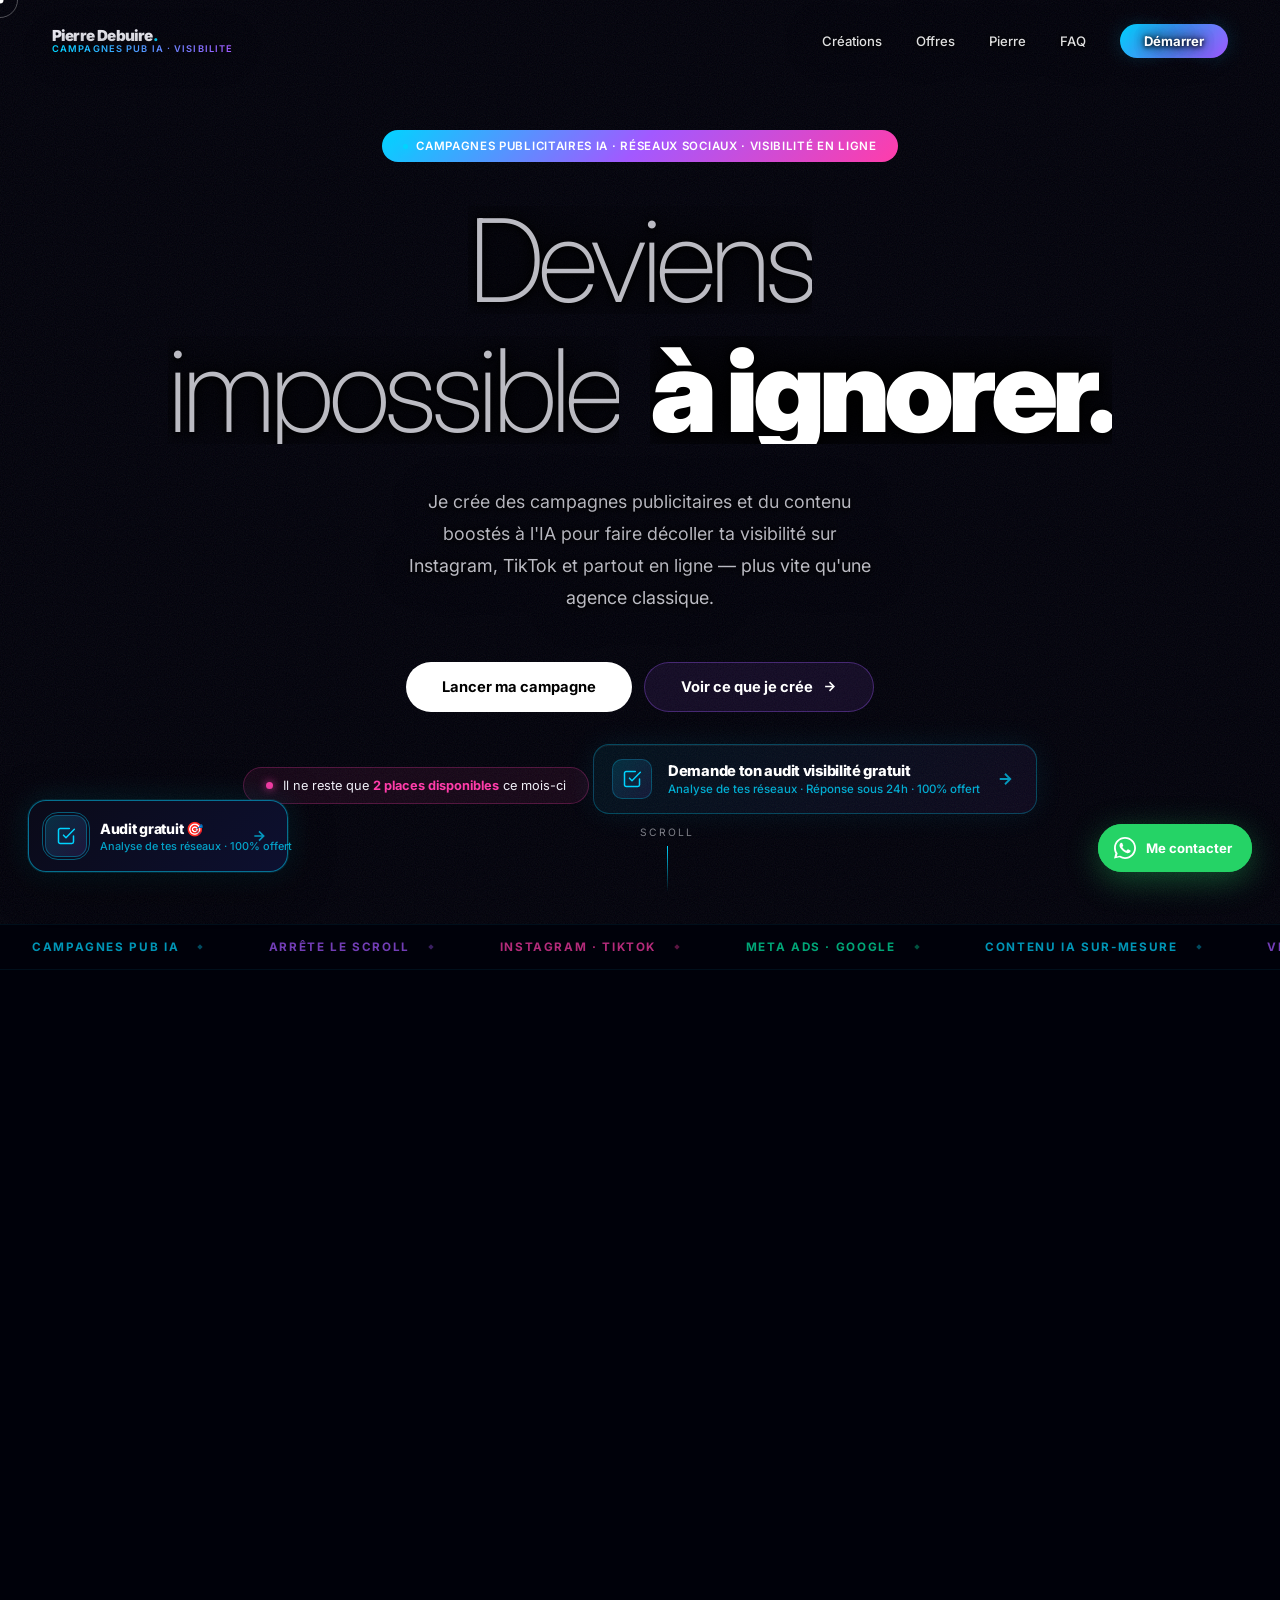
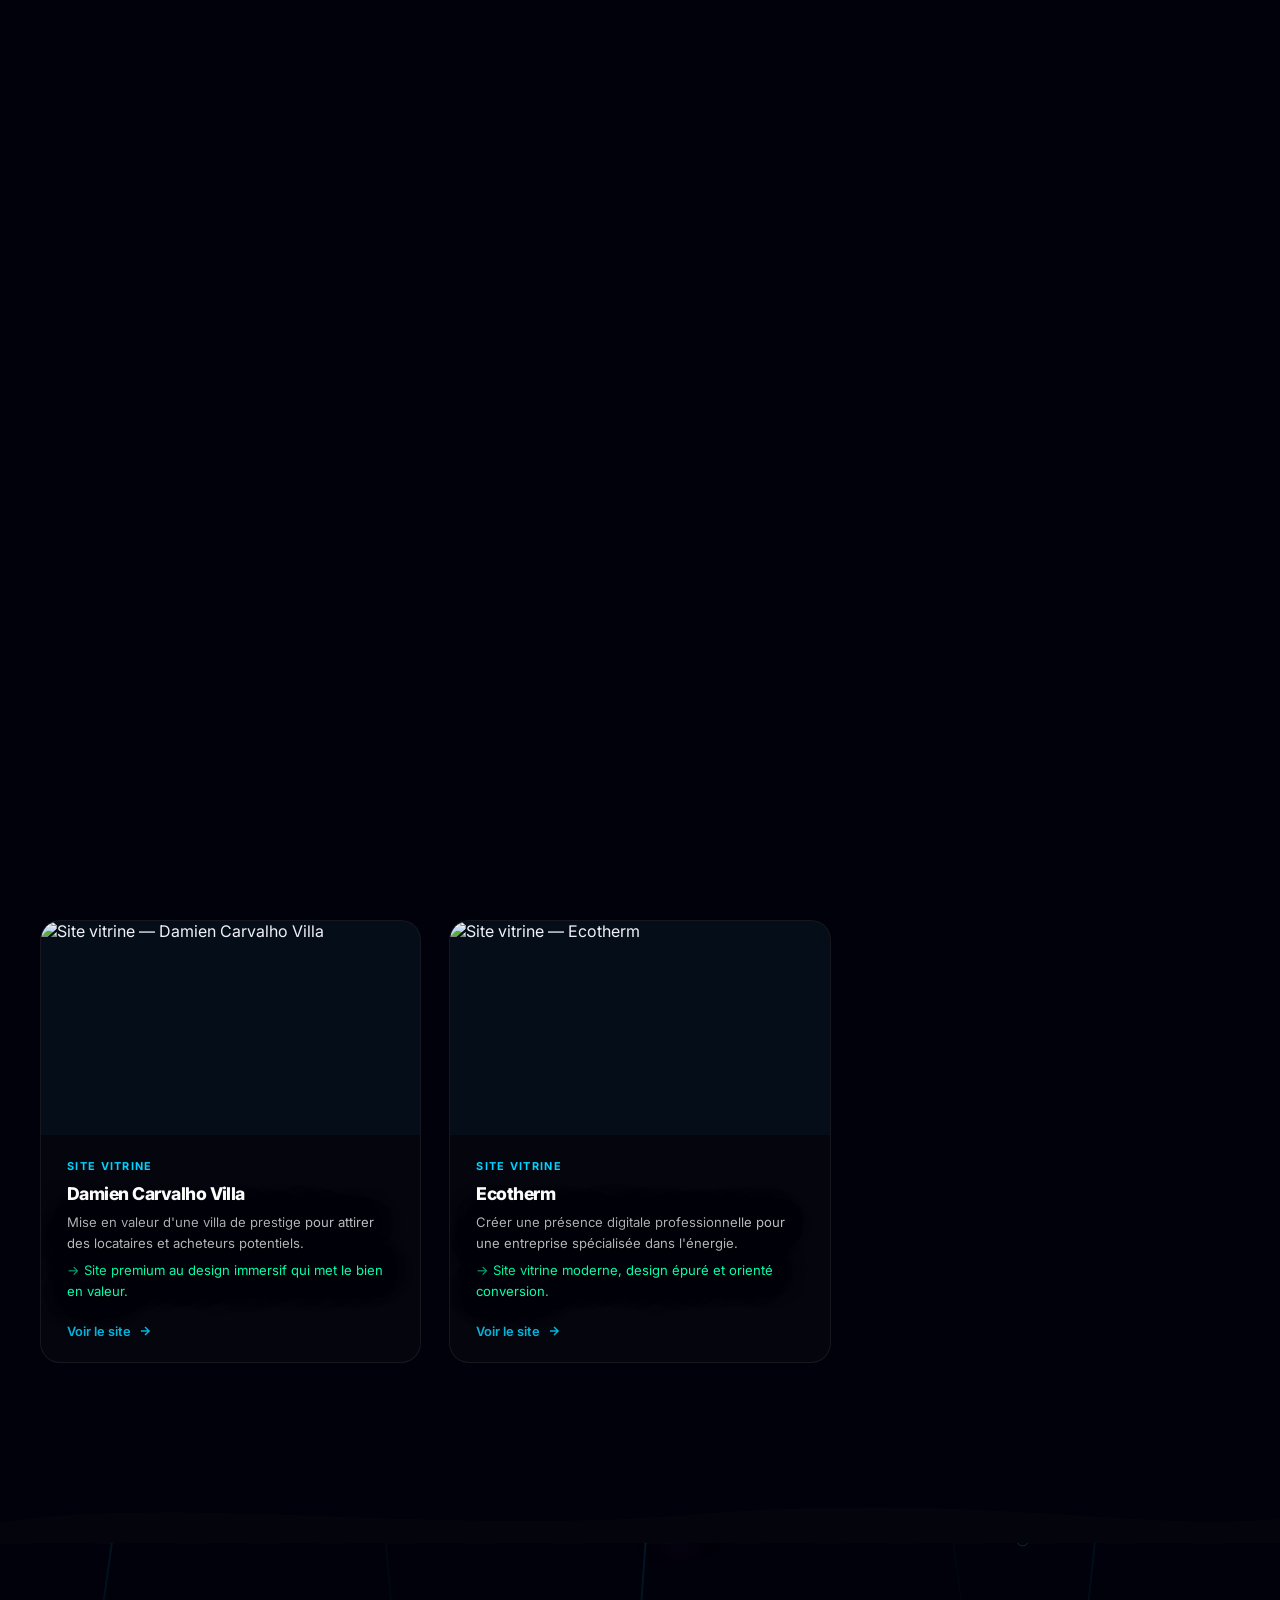
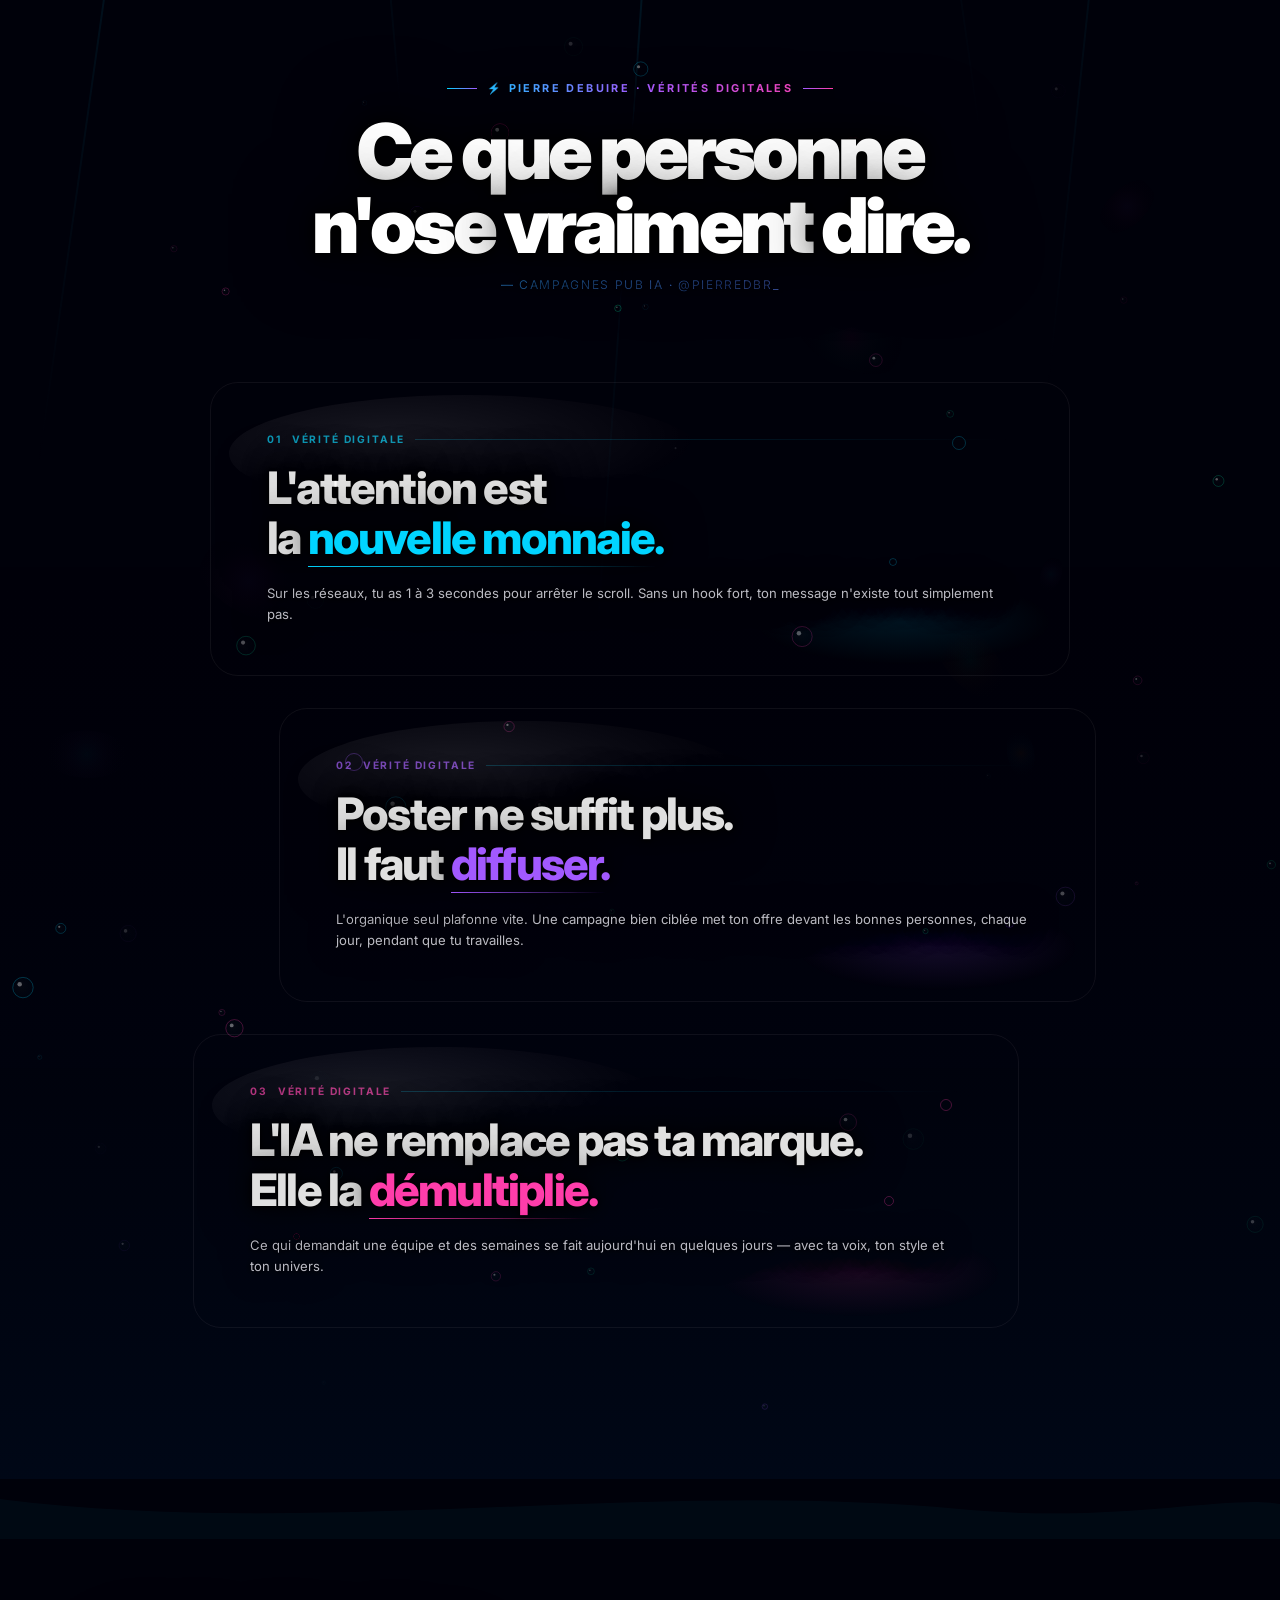
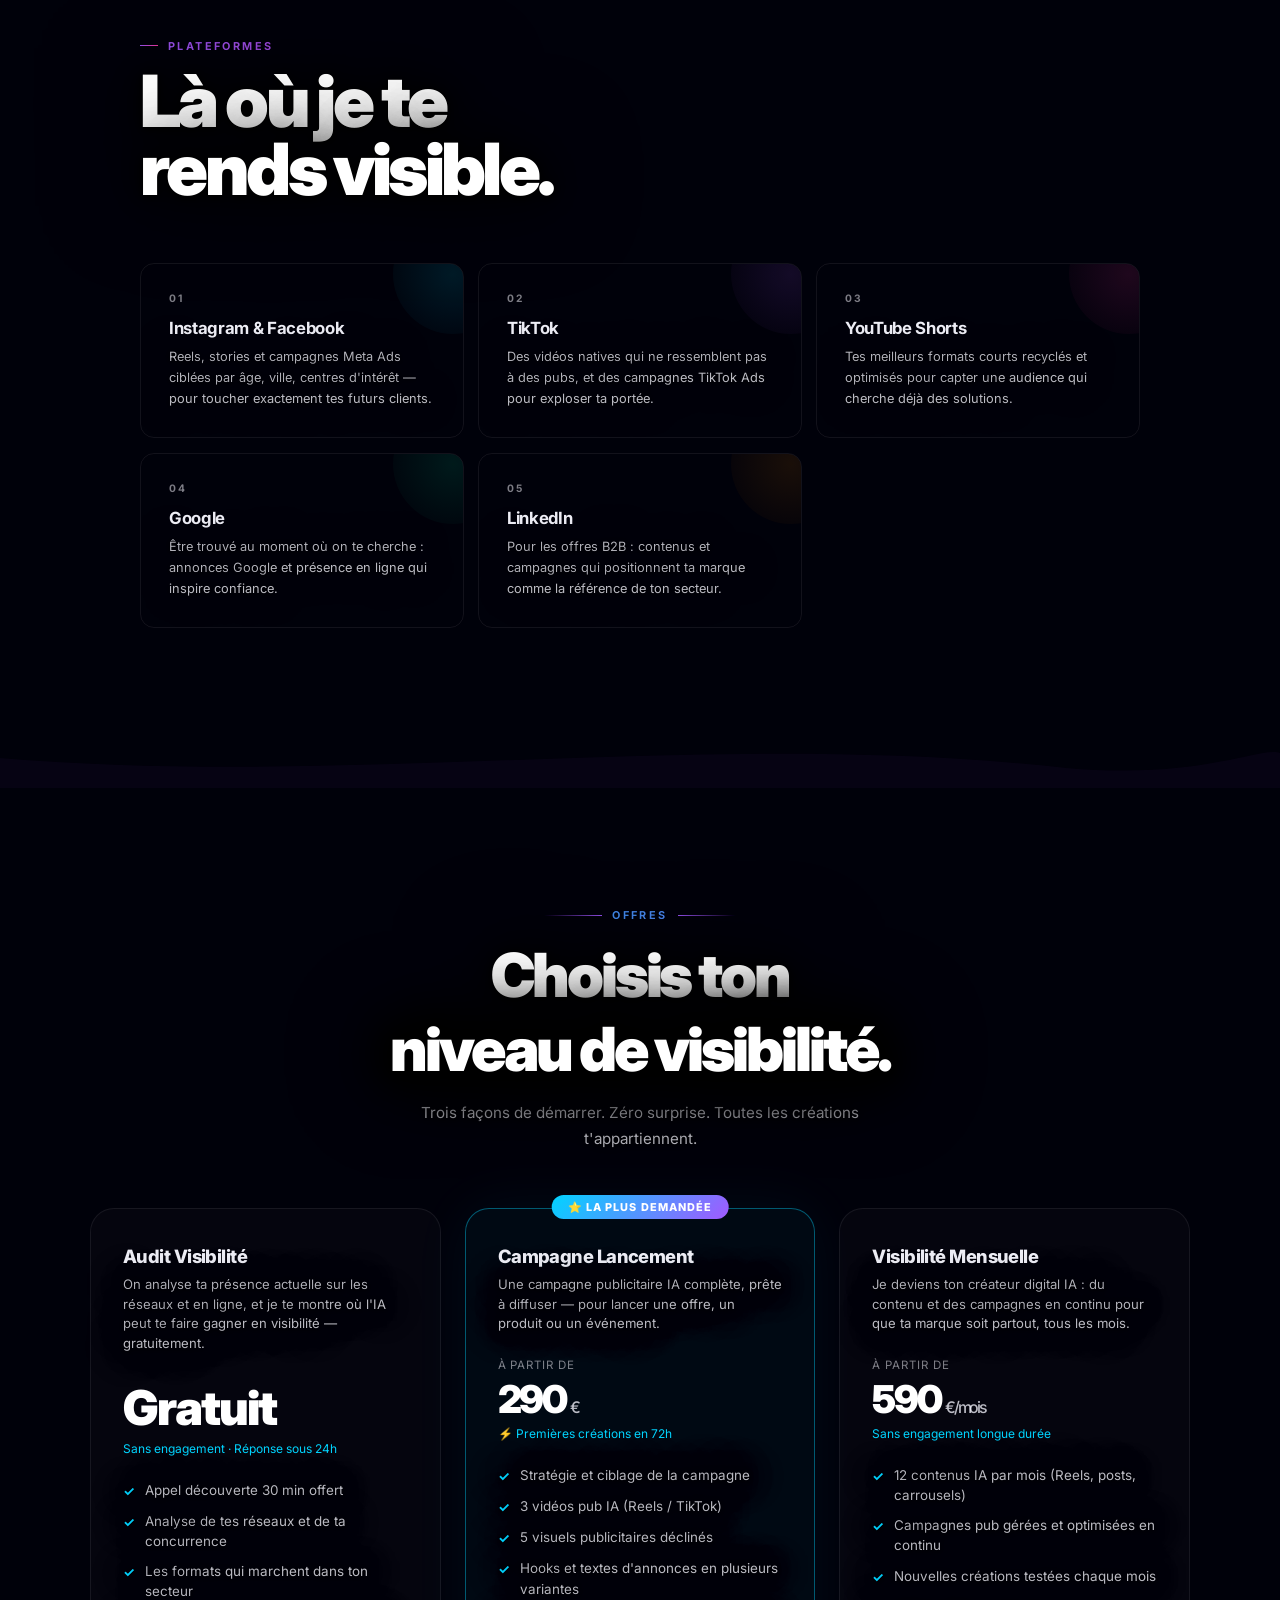
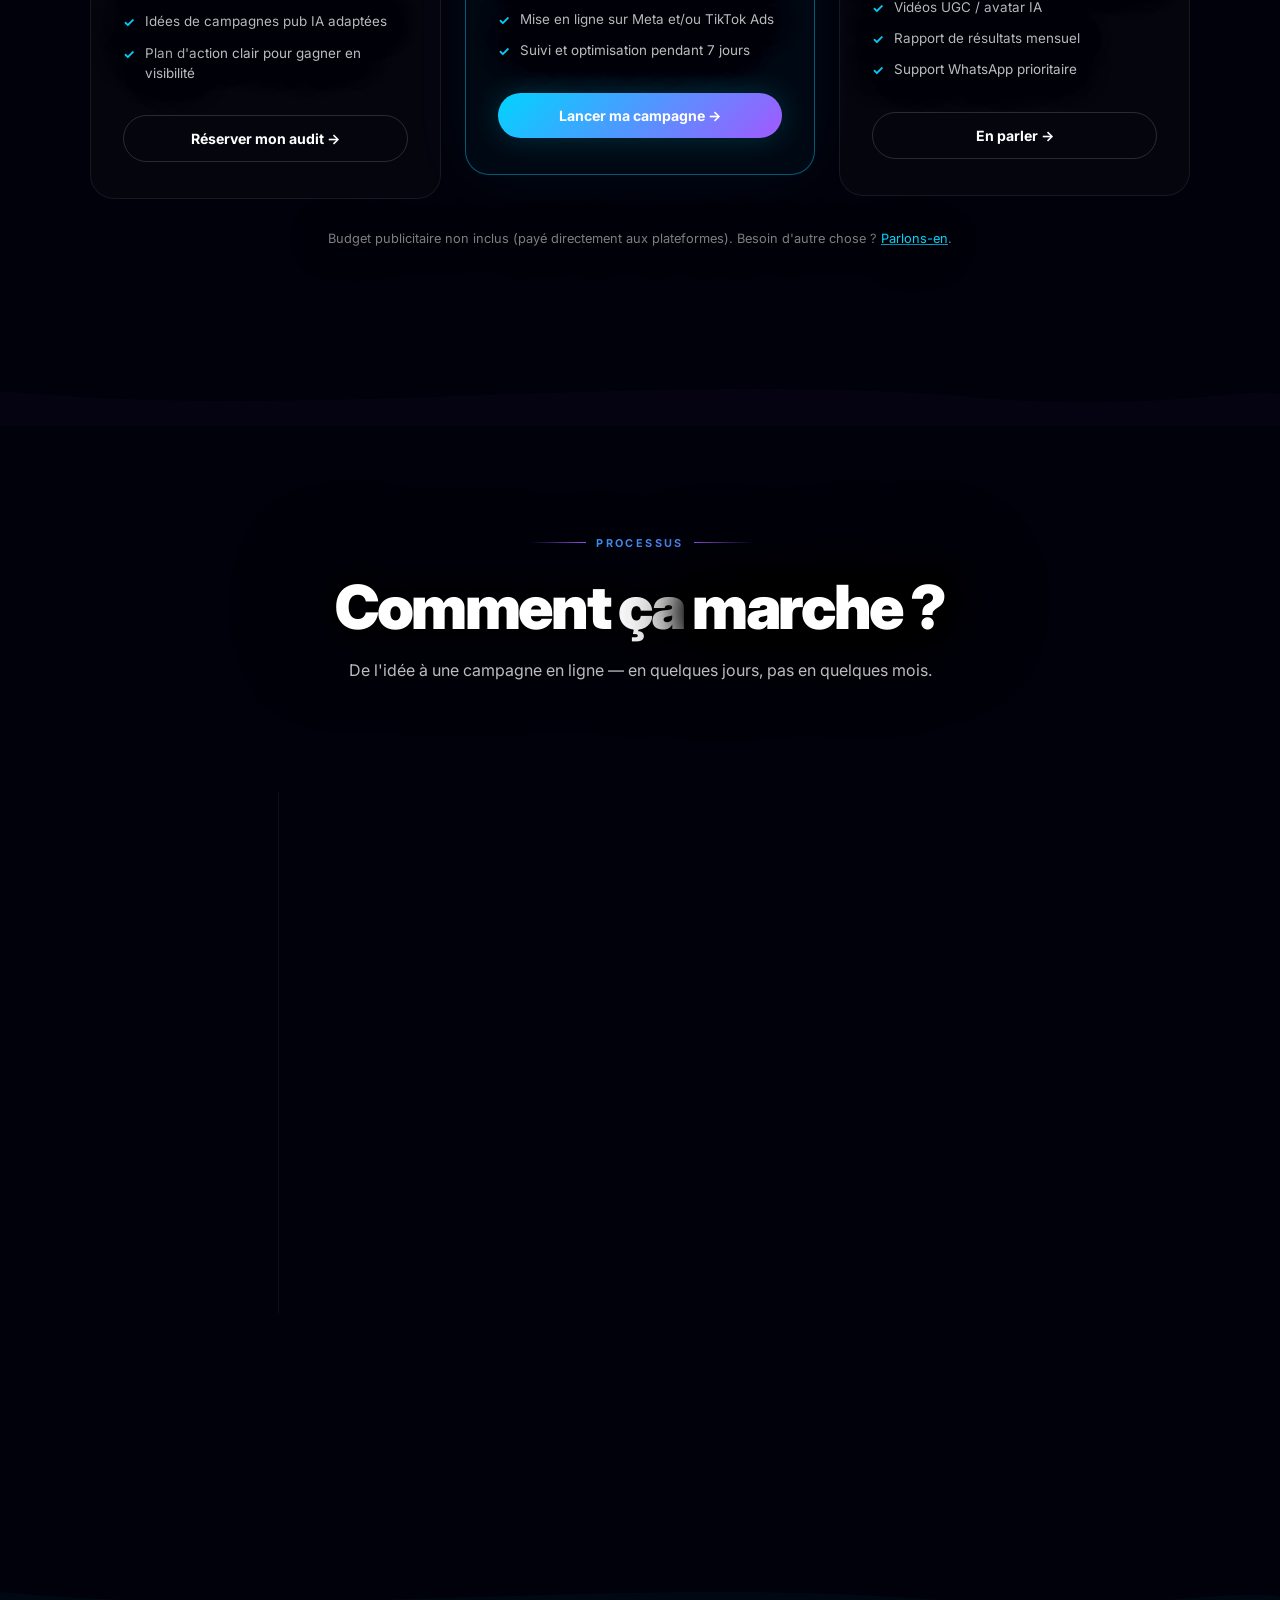
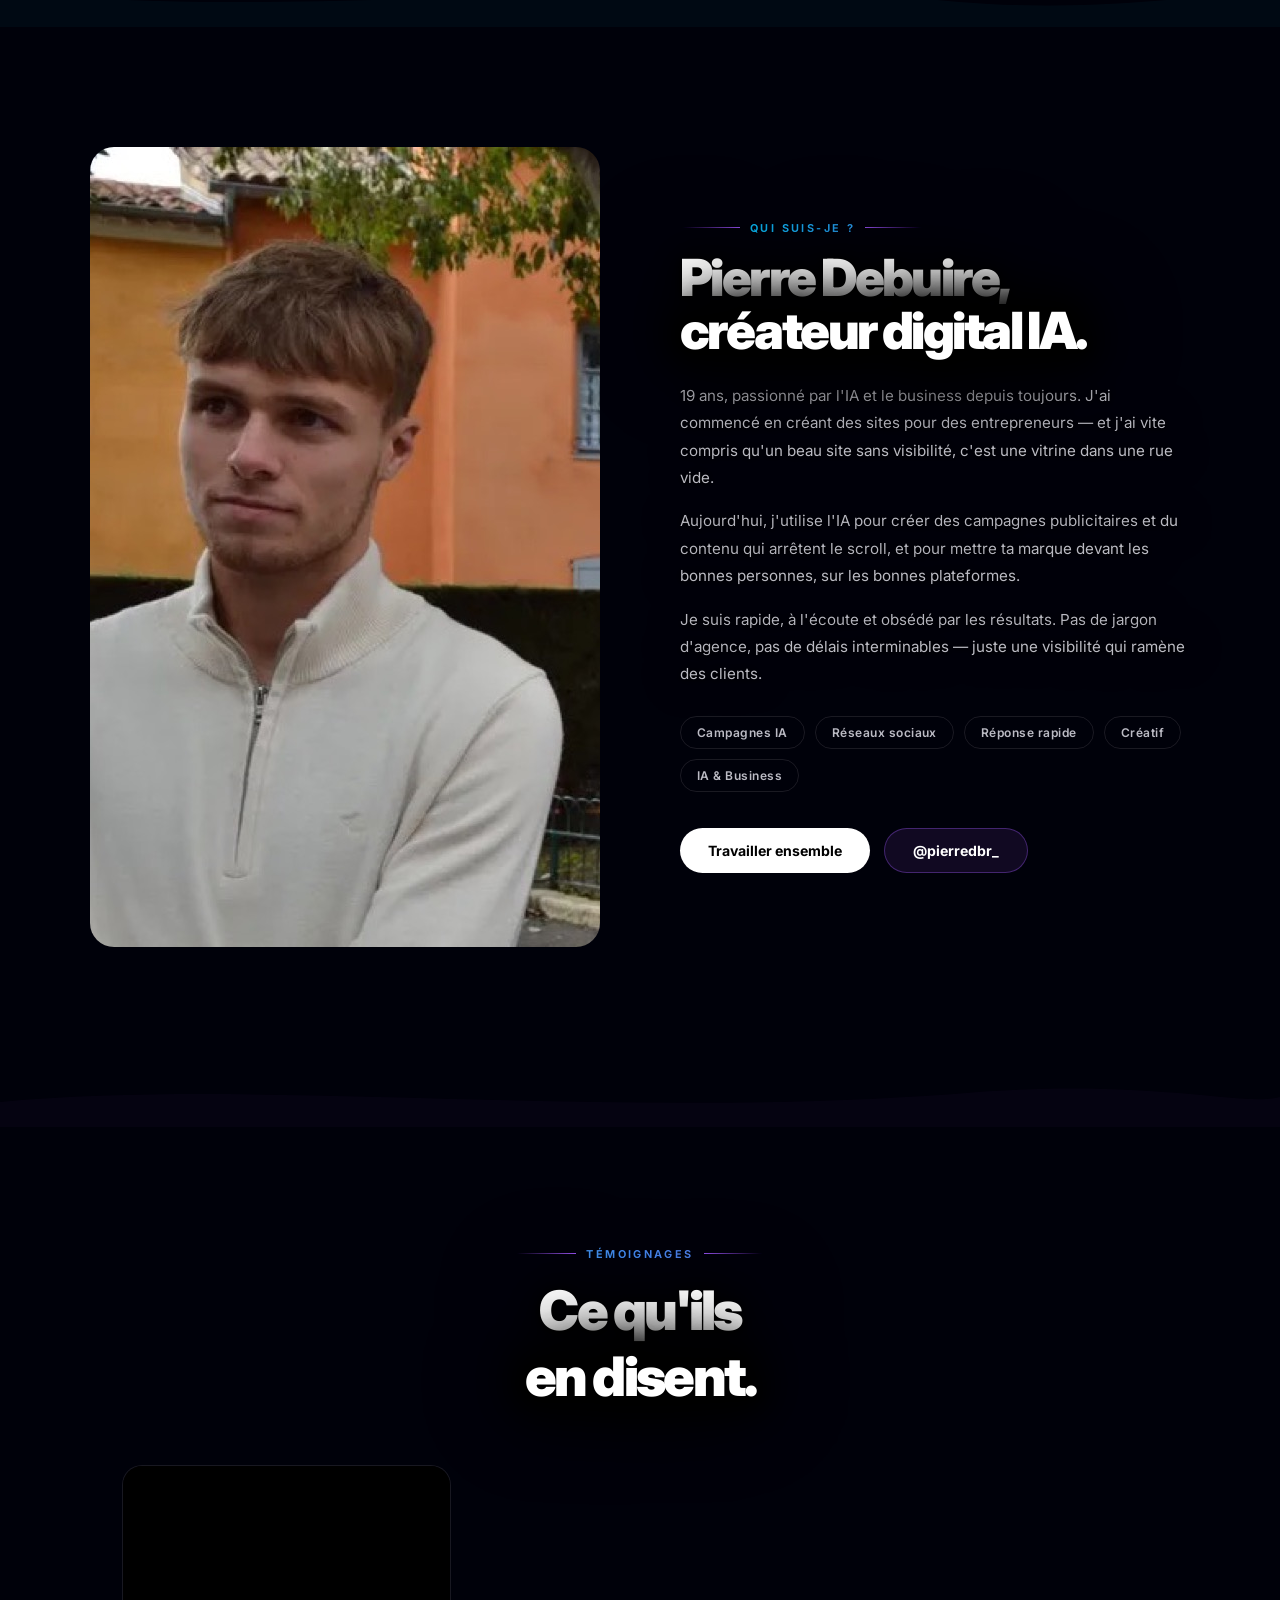
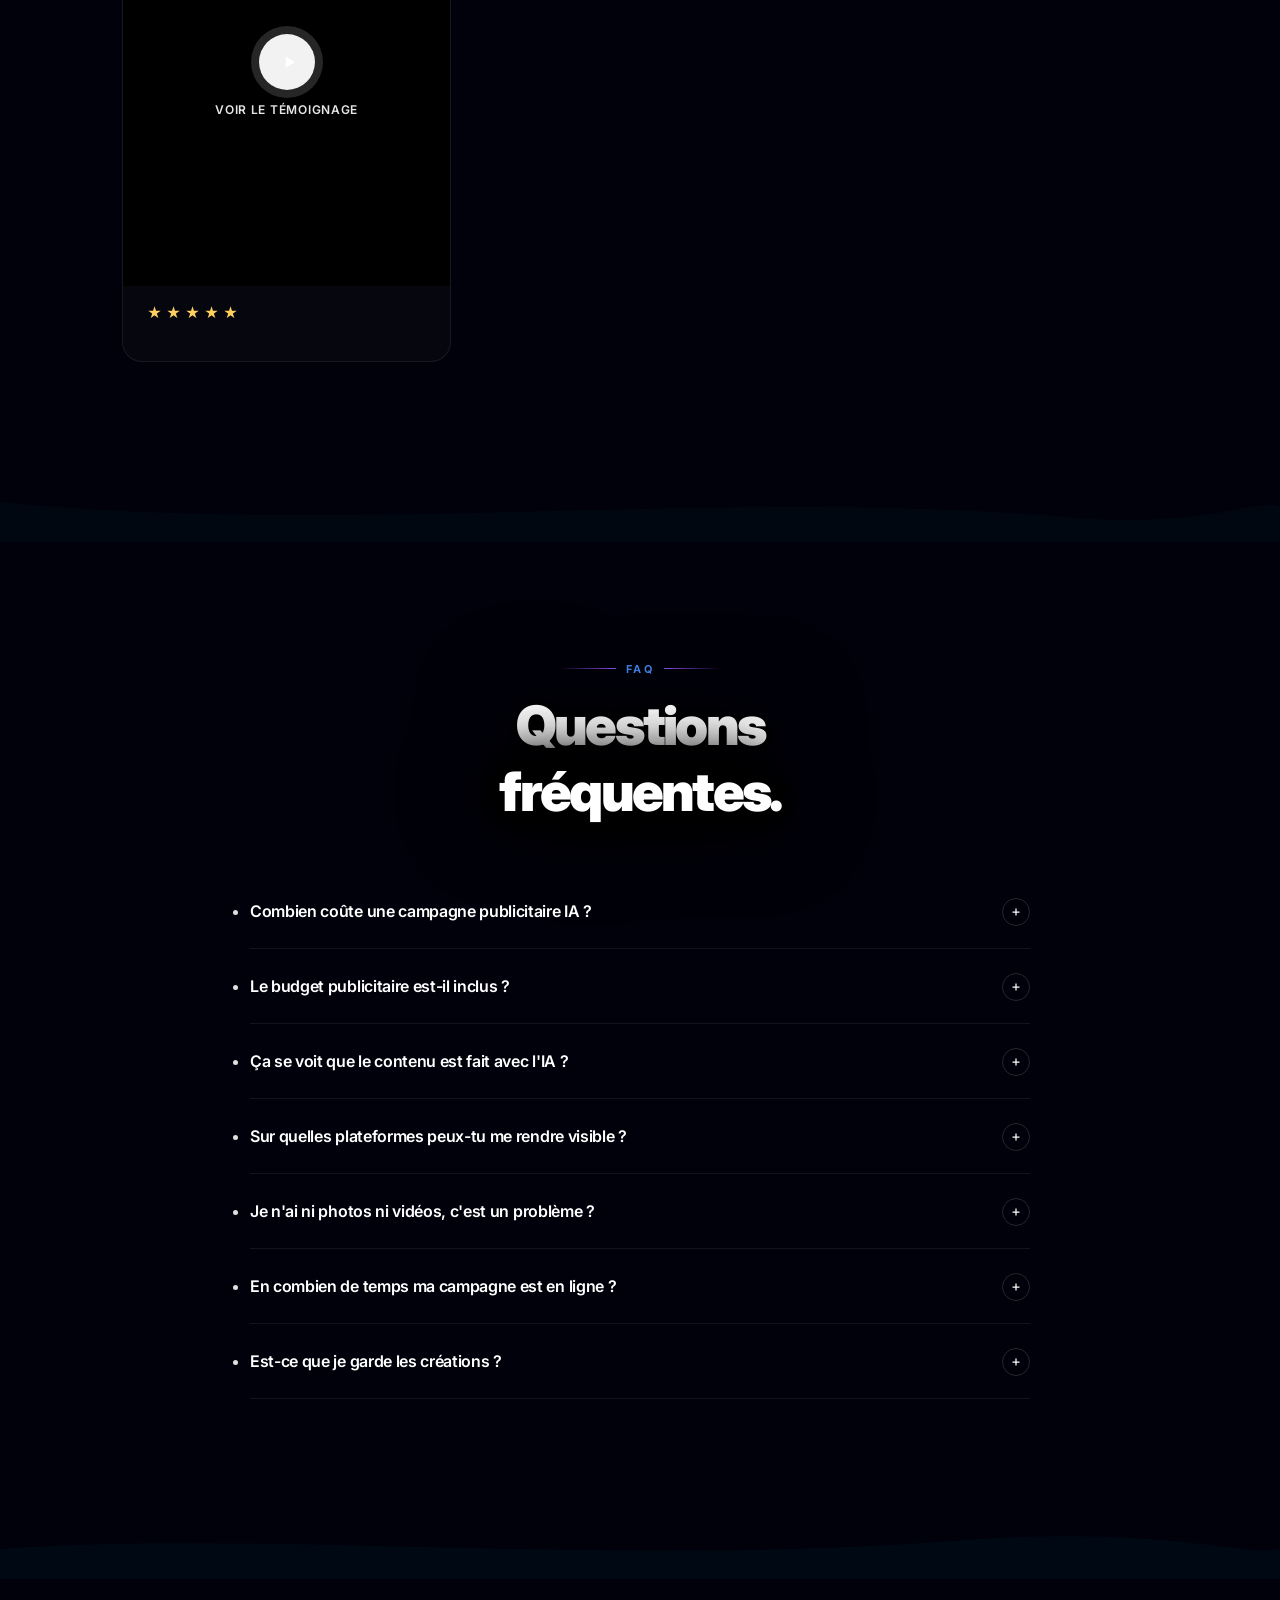
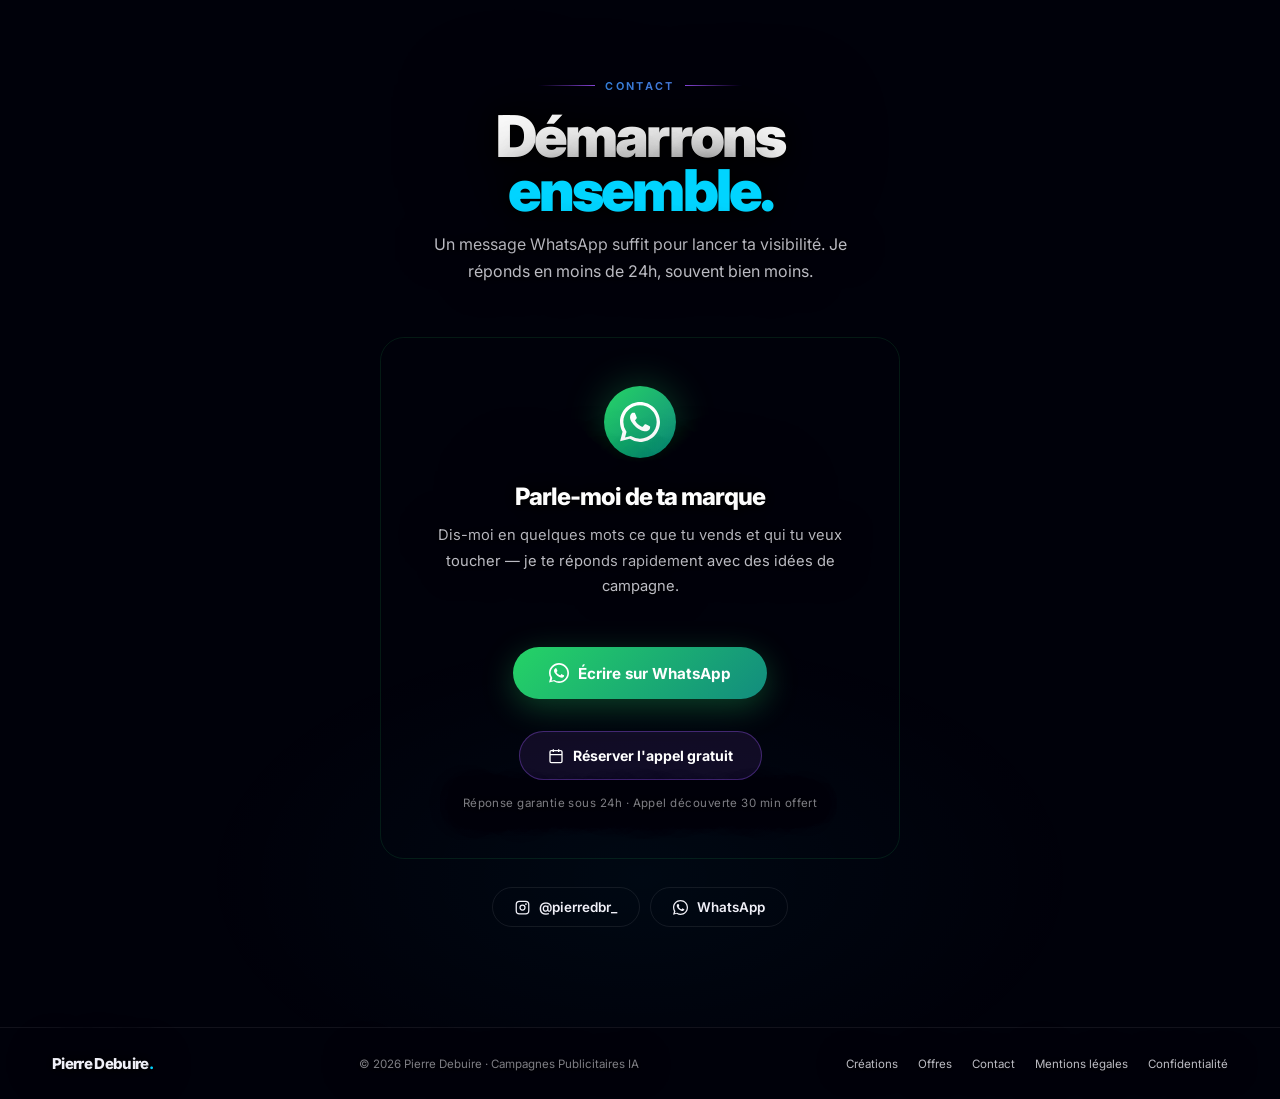
==== commit 6bd9dadc: "Repositionnement complet : créateur digital — campagnes publicitaires IA - Hero, ticker, nav, footer" ====
--- a/index.html
+++ b/index.html
@@ -3,23 +3,23 @@
 <head>
 <meta charset="UTF-8">
 <meta name="viewport" content="width=device-width, initial-scale=1.0">
-<title>Pierre Debuire — Création de sites web premium livrés en 48h | @pierredbr_</title>
-<meta name="description" content="Création de sites web premium sur-mesure livrés en 48 heures. Design immersif, code optimisé, conversion maximale. Pierre Debuire — développeur & designer freelance.">
+<title>Pierre Debuire — Campagnes publicitaires IA & visibilité sur les réseaux | @pierredbr_</title>
+<meta name="description" content="Créateur digital spécialisé en campagnes publicitaires IA. Vidéos, visuels et contenus boostés à l'IA pour développer ta visibilité sur Instagram, TikTok, Google et en ligne. Pierre Debuire.">
 <meta name="robots" content="index, follow">
 <link rel="canonical" href="https://pierredigital.agency/">
 
 <!-- Open Graph -->
 <meta property="og:type" content="website">
 <meta property="og:url" content="https://pierredigital.agency/">
-<meta property="og:title" content="Pierre Debuire — Sites web premium livrés en 48h">
-<meta property="og:description" content="Création de sites web premium sur-mesure. Design immersif, code optimisé, livraison en 48h chrono.">
+<meta property="og:title" content="Pierre Debuire — Campagnes publicitaires IA">
+<meta property="og:description" content="Des campagnes pub et du contenu boostés à l'IA pour devenir impossible à ignorer sur les réseaux.">
 <meta property="og:image" content="https://pierredigital.agency/og-image.jpg">
 <meta property="og:locale" content="fr_FR">
 <!-- Twitter Card -->
 <meta name="twitter:card" content="summary_large_image">
 <meta name="twitter:site" content="@pierredbr_">
-<meta name="twitter:title" content="Pierre Debuire — Sites web premium en 48h">
-<meta name="twitter:description" content="Design immersif, code optimisé, livraison en 48h. Création de sites web premium sur-mesure.">
+<meta name="twitter:title" content="Pierre Debuire — Campagnes publicitaires IA">
+<meta name="twitter:description" content="Des campagnes pub et du contenu boostés à l'IA pour devenir impossible à ignorer sur les réseaux.">
 <meta name="twitter:image" content="https://pierredigital.agency/og-image.jpg">
 
 <!-- JSON-LD -->
@@ -33,27 +33,27 @@
       "name":"Pierre Debuire",
       "url":"https://pierredigital.agency",
       "sameAs":["https://instagram.com/pierredbr_","https://wa.me/33616206464"],
-      "jobTitle":"Développeur & Designer Web Freelance",
-      "knowsAbout":["Création de sites web","Design UI/UX","Développement front-end","Branding digital"]
+      "jobTitle":"Créateur digital — Campagnes publicitaires IA",
+      "knowsAbout":["Publicité en ligne","Intelligence artificielle générative","Réseaux sociaux","Meta Ads","TikTok Ads","Création de contenu"]
     },
     {
       "@type":"ProfessionalService",
       "@id":"https://pierredigital.agency/#business",
-      "name":"Pierre Debuire — Création Web Premium",
+      "name":"Pierre Debuire — Campagnes Publicitaires IA",
       "url":"https://pierredigital.agency",
       "telephone":"+33616206464",
       "address":{"@type":"PostalAddress","addressCountry":"FR"},
       "founder":{"@id":"https://pierredigital.agency/#person"},
-      "description":"Création de sites web premium sur-mesure livrés en 48h.",
+      "description":"Campagnes publicitaires et contenus créés avec l'IA pour développer la visibilité des marques sur les réseaux sociaux et en ligne.",
       "areaServed":"FR",
-      "priceRange":"250€ – 1000€+",
+      "priceRange":"0€ – 590€/mois",
       "hasOfferCatalog":{
         "@type":"OfferCatalog",
-        "name":"Services web",
+        "name":"Campagnes & visibilité IA",
         "itemListElement":[
-          {"@type":"Offer","name":"Landing Page 48h","description":"Page de vente livrée en 48h"},
-          {"@type":"Offer","name":"Site Vitrine Premium","description":"Site vitrine complet sur-mesure"},
-          {"@type":"Offer","name":"Site + Branding","description":"Identité visuelle et site web complets"}
+          {"@type":"Offer","name":"Audit Visibilité","description":"Analyse gratuite de ta présence sur les réseaux et en ligne","price":"0","priceCurrency":"EUR"},
+          {"@type":"Offer","name":"Campagne Lancement","description":"Campagne publicitaire IA complète prête à diffuser","price":"290","priceCurrency":"EUR"},
+          {"@type":"Offer","name":"Visibilité Mensuelle","description":"Contenu IA et campagnes gérées en continu","price":"590","priceCurrency":"EUR"}
         ]
       }
     }
@@ -730,6 +730,9 @@
 .port-card:hover{transform:translateY(-8px);border-color:rgba(0,212,255,.3);box-shadow:0 30px 80px rgba(0,0,0,.5),0 0 40px rgba(0,212,255,.06)}
 .port-thumb{aspect-ratio:16/9;overflow:hidden;background:rgba(0,212,255,.04);position:relative}
 .port-thumb img{width:100%;height:100%;object-fit:cover;display:block;transition:transform .5s var(--ease)}
+.fmt-thumb{aspect-ratio:16/9;display:flex;align-items:center;justify-content:center;position:relative;overflow:hidden;background:radial-gradient(circle at 30% 20%,color-mix(in srgb,var(--c1) 28%,transparent),transparent 60%),radial-gradient(circle at 75% 85%,color-mix(in srgb,var(--c2) 26%,transparent),transparent 60%),rgba(255,255,255,.02)}
+.fmt-phone{height:74%;aspect-ratio:9/16;border-radius:14px;border:1px solid rgba(255,255,255,.22);background:linear-gradient(160deg,var(--c1),var(--c2));display:flex;align-items:center;justify-content:center;box-shadow:0 12px 40px color-mix(in srgb,var(--c1) 35%,transparent);transition:transform .5s var(--ease)}
+.port-card:hover .fmt-phone{transform:translateY(-6px) rotate(-3deg) scale(1.04)}
 .port-card:hover .port-thumb img{transform:scale(1.06)}
 .port-thumb-placeholder{width:100%;height:100%;display:flex;align-items:center;justify-content:center;background:linear-gradient(135deg,rgba(0,212,255,.06),rgba(162,89,255,.06));color:var(--dim);font-size:.75rem;letter-spacing:.1em;text-transform:uppercase;border-bottom:1px solid var(--border)}
 .port-body{padding:24px 26px 22px}
@@ -944,7 +947,7 @@
 <div id="cd"></div><div id="cr"></div>
 
 <div class="mob-nav" id="mob">
-  <a href="#portfolio" onclick="cm()">Réalisations</a>
+  <a href="#portfolio" onclick="cm()">Créations</a>
   <a href="#offres" onclick="cm()">Offres</a>
   <a href="#pierre" onclick="cm()">Pierre</a>
   <a href="#faq" onclick="cm()">FAQ</a>
@@ -952,9 +955,9 @@
 </div>
 
 <nav id="nav">
-  <a href="#" class="logo"><span class="logo-name">Pierre Debuire<em>.</em></span><span class="logo-sub">Présence Digitale · Conversion</span></a>
+  <a href="#" class="logo"><span class="logo-name">Pierre Debuire<em>.</em></span><span class="logo-sub">Campagnes Pub IA · Visibilité</span></a>
   <div class="nav-r">
-    <a href="#portfolio">Réalisations</a>
+    <a href="#portfolio">Créations</a>
     <a href="#offres">Offres</a>
     <a href="#pierre">Pierre</a>
     <a href="#faq">FAQ</a>
@@ -969,19 +972,19 @@
 <section id="hero">
   <div class="noise-ov"></div>
   <div class="hero-c">
-    <div class="badge"><div class="bdot"></div>Pas juste un site — une présence qui travaille pour toi 24h/24</div>
+    <div class="badge"><div class="bdot"></div>Campagnes publicitaires IA · Réseaux sociaux · Visibilité en ligne</div>
     <h1 class="hero-t" id="heroTitle">
-      <div class="word-wrap"><span class="word thin">Ta présence</span></div>
+      <div class="word-wrap"><span class="word thin">Deviens</span></div>
       <div class="word-br"></div>
-      <div class="word-wrap"><span class="word thin">qui</span></div>&nbsp;
-      <div class="word-wrap"><span class="word c">convertit.</span></div>
+      <div class="word-wrap"><span class="word thin">impossible</span></div>&nbsp;
+      <div class="word-wrap"><span class="word c">à ignorer.</span></div>
     </h1>
-    <p class="hero-sub">Je ne crée pas des sites web. Je construis des présences digitales qui capturent l'attention, inspirent confiance et transforment des visiteurs en clients — en 48h chrono.</p>
+    <p class="hero-sub">Je crée des campagnes publicitaires et du contenu boostés à l'IA pour faire décoller ta visibilité sur Instagram, TikTok et partout en ligne — plus vite qu'une agence classique.</p>
     <div class="ctas">
-      <a href="#contact" class="btn-mag btn-w">Démarrer mon projet</a>
-      <a href="#video-sec" class="btn-mag btn-o">
-        Voir la vidéo
-        <svg width="15" height="15" viewBox="0 0 15 15" fill="none"><circle cx="7.5" cy="7.5" r="6.5" stroke="currentColor" stroke-width="1.5"/><path d="M6 5.5l4 2-4 2V5.5z" fill="currentColor"/></svg>
+      <a href="#contact" class="btn-mag btn-w">Lancer ma campagne</a>
+      <a href="#portfolio" class="btn-mag btn-o">
+        Voir ce que je crée
+        <svg width="15" height="15" viewBox="0 0 24 24" fill="none" stroke="currentColor" stroke-width="2.5"><path d="M5 12h14M12 5l7 7-7 7"/></svg>
       </a>
     </div>
     <div class="urgency-bar">
@@ -989,15 +992,15 @@
       <span>Il ne reste que <strong>2 places disponibles</strong> ce mois-ci</span>
     </div>
 
-    <a href="https://wa.me/33616206464?text=Bonjour%20Pierre%2C%20je%20voudrais%20demander%20mon%20audit%20gratuit%20!" target="_blank" rel="noopener" class="audit-bar" onclick="track('clic_audit')">
+    <a href="https://wa.me/33616206464?text=Bonjour%20Pierre%2C%20je%20voudrais%20mon%20audit%20visibilit%C3%A9%20gratuit%20!" target="_blank" rel="noopener" class="audit-bar" onclick="track('clic_audit')">
       <div class="audit-icon">
         <svg width="20" height="20" viewBox="0 0 24 24" fill="none" stroke="var(--cyan)" stroke-width="1.8" stroke-linecap="round" stroke-linejoin="round">
           <path d="M9 11l3 3L22 4"/><path d="M21 12v7a2 2 0 01-2 2H5a2 2 0 01-2-2V5a2 2 0 012-2h11"/>
         </svg>
       </div>
       <div class="audit-text">
-        <span class="audit-title">Demande ton audit gratuit</span>
-        <span class="audit-sub">Analyse de ton site actuel · Réponse sous 24h · 100% offert</span>
+        <span class="audit-title">Demande ton audit visibilité gratuit</span>
+        <span class="audit-sub">Analyse de tes réseaux · Réponse sous 24h · 100% offert</span>
       </div>
       <svg class="audit-arrow" width="18" height="18" viewBox="0 0 24 24" fill="none" stroke="currentColor" stroke-width="2.5"><path d="M5 12h14M12 5l7 7-7 7"/></svg>
     </a>
@@ -1008,18 +1011,87 @@
 <!-- TICKER -->
 <div class="ticker">
   <div class="t-track">
-    <span class="t-item">Présence Digitale · 48h</span><span class="t-item">Visiteurs → Clients</span><span class="t-item">Design Premium</span><span class="t-item">Conversion · Résultats</span><span class="t-item">Sur-mesure · Unique</span><span class="t-item">Actif 24h/24</span><span class="t-item">Pierre Debuire · @pierredbr_</span><span class="t-item">Ta présence qui travaille pour toi</span>
-    <span class="t-item">Présence Digitale · 48h</span><span class="t-item">Visiteurs → Clients</span><span class="t-item">Design Premium</span><span class="t-item">Conversion · Résultats</span><span class="t-item">Sur-mesure · Unique</span><span class="t-item">Actif 24h/24</span><span class="t-item">Pierre Debuire · @pierredbr_</span><span class="t-item">Ta présence qui travaille pour toi</span>
+    <span class="t-item">Campagnes Pub IA</span><span class="t-item">Arrête le scroll</span><span class="t-item">Instagram · TikTok</span><span class="t-item">Meta Ads · Google</span><span class="t-item">Contenu IA sur-mesure</span><span class="t-item">Visibilité → Clients</span><span class="t-item">Pierre Debuire · @pierredbr_</span><span class="t-item">Ta marque, partout en ligne</span>
+    <span class="t-item">Campagnes Pub IA</span><span class="t-item">Arrête le scroll</span><span class="t-item">Instagram · TikTok</span><span class="t-item">Meta Ads · Google</span><span class="t-item">Contenu IA sur-mesure</span><span class="t-item">Visibilité → Clients</span><span class="t-item">Pierre Debuire · @pierredbr_</span><span class="t-item">Ta marque, partout en ligne</span>
   </div>
 </div>
 
-<!-- ═══ PORTFOLIO ═══ -->
+<!-- ═══ CRÉATIONS ═══ -->
 <section id="portfolio">
   <div class="port-inner">
     <div class="r" style="text-align:center">
-      <div class="v-label">Réalisations</div>
-      <h2 style="font-size:clamp(2rem,5vw,3.8rem);font-weight:900;letter-spacing:-.05em;margin-bottom:14px">Présences créées,<br>clients <span class="gc">conquis.</span></h2>
-      <p style="color:var(--muted);max-width:480px;margin:0 auto;line-height:1.7;font-size:.95rem">Chaque présence est unique. Voici ce que vivent les visiteurs de mes clients.</p>
+      <div class="v-label">Créations</div>
+      <h2 style="font-size:clamp(2rem,5vw,3.8rem);font-weight:900;letter-spacing:-.05em;margin-bottom:14px">Ce que je crée<br>avec <span class="gc">l'IA.</span></h2>
+      <p style="color:var(--muted);max-width:520px;margin:0 auto;line-height:1.7;font-size:.95rem">Des formats pensés pour arrêter le scroll, faire passer ton message en 3 secondes et transformer l'attention en clients.</p>
+    </div>
+
+    <div class="port-grid fmt-grid">
+      <div class="port-card r" style="transition-delay:.04s">
+        <div class="fmt-thumb" style="--c1:#00d4ff;--c2:#a259ff">
+          <div class="fmt-phone"><svg width="30" height="30" viewBox="0 0 24 24" fill="#fff"><path d="M8 5v14l11-7z"/></svg></div>
+        </div>
+        <div class="port-body">
+          <span class="port-tag">Reels · TikTok · Shorts</span>
+          <div class="port-name">Pubs vidéo IA</div>
+          <p class="port-ctx">Vidéos courtes verticales avec hook percutant, montage dynamique, voix off et sous-titres générés par IA.</p>
+        </div>
+      </div>
+      <div class="port-card r" style="transition-delay:.08s">
+        <div class="fmt-thumb" style="--c1:#a259ff;--c2:#ff3daa">
+          <div class="fmt-phone"><svg width="30" height="30" viewBox="0 0 24 24" fill="none" stroke="#fff" stroke-width="1.8"><rect x="3" y="3" width="18" height="18" rx="2"/><circle cx="8.5" cy="8.5" r="1.5"/><path d="M21 15l-5-5L5 21"/></svg></div>
+        </div>
+        <div class="port-body">
+          <span class="port-tag" style="color:var(--purple)">Meta · Instagram · Google</span>
+          <div class="port-name">Visuels publicitaires</div>
+          <p class="port-ctx">Visuels produits, mises en scène et déclinaisons de pubs créés par IA, déclinés dans tous les formats en quelques heures.</p>
+        </div>
+      </div>
+      <div class="port-card r" style="transition-delay:.12s">
+        <div class="fmt-thumb" style="--c1:#ff3daa;--c2:#00d4ff">
+          <div class="fmt-phone"><svg width="30" height="30" viewBox="0 0 24 24" fill="none" stroke="#fff" stroke-width="1.8"><circle cx="12" cy="8" r="4"/><path d="M4 21c0-4.4 3.6-8 8-8s8 3.6 8 8"/></svg></div>
+        </div>
+        <div class="port-body">
+          <span class="port-tag" style="color:var(--pink)">UGC · Avatars</span>
+          <div class="port-name">Vidéos UGC & avatars IA</div>
+          <p class="port-ctx">Des vidéos face caméra style « avis client » ou porte-parole, sans tournage ni acteur — idéal pour tester vite.</p>
+        </div>
+      </div>
+      <div class="port-card r" style="transition-delay:.16s">
+        <div class="fmt-thumb" style="--c1:#00ffb2;--c2:#00d4ff">
+          <div class="fmt-phone"><svg width="30" height="30" viewBox="0 0 24 24" fill="none" stroke="#fff" stroke-width="1.8"><rect x="3" y="3" width="7" height="7"/><rect x="14" y="3" width="7" height="7"/><rect x="3" y="14" width="7" height="7"/><rect x="14" y="14" width="7" height="7"/></svg></div>
+        </div>
+        <div class="port-body">
+          <span class="port-tag" style="color:var(--green)">Réseaux sociaux</span>
+          <div class="port-name">Contenu organique</div>
+          <p class="port-ctx">Carrousels, posts et stories cohérents avec ta marque pour nourrir ton audience entre deux campagnes.</p>
+        </div>
+      </div>
+      <div class="port-card r" style="transition-delay:.20s">
+        <div class="fmt-thumb" style="--c1:#00d4ff;--c2:#00ffb2">
+          <div class="fmt-phone"><svg width="30" height="30" viewBox="0 0 24 24" fill="none" stroke="#fff" stroke-width="1.8"><path d="M4 7h16M4 12h10M4 17h13"/></svg></div>
+        </div>
+        <div class="port-body">
+          <span class="port-tag">Copywriting</span>
+          <div class="port-name">Hooks & textes de pub</div>
+          <p class="port-ctx">Accroches, scripts et textes d'annonces testés en plusieurs variantes pour trouver celle qui convertit le mieux.</p>
+        </div>
+      </div>
+      <div class="port-card r" style="transition-delay:.24s">
+        <div class="fmt-thumb" style="--c1:#a259ff;--c2:#00d4ff">
+          <div class="fmt-phone"><svg width="30" height="30" viewBox="0 0 24 24" fill="none" stroke="#fff" stroke-width="1.8"><path d="M3 3v18h18"/><path d="M7 15l4-4 3 3 5-6"/></svg></div>
+        </div>
+        <div class="port-body">
+          <span class="port-tag" style="color:var(--purple)">Diffusion · Suivi</span>
+          <div class="port-name">Campagnes gérées</div>
+          <p class="port-ctx">Ciblage, mise en ligne et optimisation de tes pubs sur Meta, TikTok et Google — tu suis les résultats, je gère le reste.</p>
+        </div>
+      </div>
+    </div>
+
+    <div class="r" style="text-align:center;margin-top:96px">
+      <div class="v-label">Réalisations web</div>
+      <h3 style="font-size:clamp(1.5rem,3.5vw,2.4rem);font-weight:900;letter-spacing:-.04em;margin-bottom:12px">Et là où mènent<br>tes pubs : <span class="gc">des pages qui convertissent.</span></h3>
+      <p style="color:var(--muted);max-width:480px;margin:0 auto;line-height:1.7;font-size:.92rem">Avant l'IA publicitaire, j'ai conçu des sites pour des entrepreneurs. Je crée aussi la page de destination de ta campagne.</p>
     </div>
 
     <div class="port-grid">
@@ -1034,34 +1106,15 @@
           <span class="port-tag">Site Vitrine</span>
           <div class="port-name">Damien Carvalho Villa</div>
           <p class="port-ctx">Mise en valeur d'une villa de prestige pour attirer des locataires et acheteurs potentiels.</p>
-          <p class="port-result">Site premium livré en 48h, design immersif qui met le bien en valeur.</p>
+          <p class="port-result">Site premium au design immersif qui met le bien en valeur.</p>
           <a href="https://damien-carvalho-villa.vercel.app" target="_blank" rel="noopener" class="port-link" onclick="track('clic_portfolio')">
             Voir le site
             <svg width="14" height="14" viewBox="0 0 24 24" fill="none" stroke="currentColor" stroke-width="2.5"><path d="M5 12h14M12 5l7 7-7 7"/></svg>
           </a>
         </div>
       </div>
-      <!-- Pierre Digital Agency — ce site -->
-      <div class="port-card r" style="transition-delay:.10s">
-        <div class="port-thumb">
-          <img src="https://iad.microlink.io/x1i4vXYKesSlsN5HVhv-BxceP70oHjhlQMHMdRKL6JIfJUmTwr6yTq1zJthIr0ak941OPb0eP8sumvjMycy-3w.png"
-               alt="Site vitrine — Pierre Digital Agency"
-               loading="lazy" decoding="async" width="800" height="450">
-        </div>
-        <div class="port-body">
-          <span class="port-tag" style="color:var(--purple)">Site Personnel</span>
-          <div class="port-name">Pierre Digital Agency</div>
-          <p class="port-ctx">Mon propre site — vitrine de mes compétences et de mon univers créatif.</p>
-          <p class="port-result">Design cosmos 3D sur-mesure, animations laser, livré en continu.</p>
-          <a href="https://pierredigital.agency" target="_blank" rel="noopener" class="port-link" onclick="track('clic_portfolio')">
-            Voir le site
-            <svg width="14" height="14" viewBox="0 0 24 24" fill="none" stroke="currentColor" stroke-width="2.5"><path d="M5 12h14M12 5l7 7-7 7"/></svg>
-          </a>
-        </div>
-      </div>
-
       <!-- Ecotherm -->
-      <div class="port-card r" style="transition-delay:.10s">
+      <div class="port-card r" style="transition-delay:.08s">
         <div class="port-thumb">
           <img src="https://iad.microlink.io/uDr1mNjzHAw0Tdjis7QBM996tLjs56JOGZQaEFJik8oEWfJMHrS48WuGlSYOpEQuuX7-h-mpQ9KS6a8Zw40Zmg.png"
                alt="Site vitrine — Ecotherm"
@@ -1071,7 +1124,7 @@
           <span class="port-tag">Site Vitrine</span>
           <div class="port-name">Ecotherm</div>
           <p class="port-ctx">Créer une présence digitale professionnelle pour une entreprise spécialisée dans l'énergie.</p>
-          <p class="port-result">Site vitrine moderne livré en 48h, design épuré et orienté conversion.</p>
+          <p class="port-result">Site vitrine moderne, design épuré et orienté conversion.</p>
           <a href="https://ecotherm-v3.vercel.app" target="_blank" rel="noopener" class="port-link" onclick="track('clic_portfolio')">
             Voir le site
             <svg width="14" height="14" viewBox="0 0 24 24" fill="none" stroke="currentColor" stroke-width="2.5"><path d="M5 12h14M12 5l7 7-7 7"/></svg>
@@ -1082,31 +1135,6 @@
   </div>
 </section>
 
-<div class="wv"><svg viewBox="0 0 1440 60" preserveAspectRatio="none"><path d="M0,30 C300,55 700,5 1100,35 C1280,48 1390,18 1440,28 L1440,60 L0,60Z" fill="rgba(0,212,255,0.035)"/></svg></div>
-
-<!-- VIDEO -->
-<section id="video-sec">
-  <div class="v-label r">La Vidéo</div>
-  <h2 class="v-title r" style="transition-delay:.08s">Regardez<br><span style="color:var(--cyan)">pour comprendre les services.</span></h2>
-  <p class="v-sub r" style="transition-delay:.15s">Une présence digitale puissante et silencieuse — qui convertit pendant que vous vivez.</p>
-  <div class="vid-wrap r" style="transition-delay:.22s">
-    <div class="vid-frame">
-      <div class="vid-inner">
-        <!-- Lazy YouTube facade — l'iframe ne se charge qu'au clic -->
-        <div class="yt-facade" id="ytFacade" onclick="loadYT()" role="button" tabindex="0" aria-label="Lancer la vidéo" onkeydown="if(event.key==='Enter'||event.key===' ')loadYT()">
-          <img src="https://i.ytimg.com/vi/cilJq7sppxQ/maxresdefault.jpg"
-               alt="Aperçu vidéo — Pierre Debuire création web premium"
-               loading="lazy" decoding="async"
-               onerror="this.src='https://i.ytimg.com/vi/cilJq7sppxQ/hqdefault.jpg'">
-          <div class="yt-play" aria-hidden="true">
-            <svg width="24" height="24" viewBox="0 0 24 24" fill="white"><path d="M8 5v14l11-7z"/></svg>
-          </div>
-        </div>
-      </div>
-    </div>
-  </div>
-</section>
-
 <!-- WAVE -->
 <div class="wv"><svg viewBox="0 0 1440 60" preserveAspectRatio="none"><path d="M0,40 C200,10 500,55 800,30 C1100,10 1300,50 1440,35 L1440,60 L0,60Z" fill="rgba(255,255,255,0.015)"/></svg></div>
 
@@ -1123,7 +1151,7 @@
   <div class="ver-header r">
     <div class="ver-eyebrow">⚡ Pierre Debuire · Vérités Digitales</div>
     <h2 class="ver-title">Ce que personne<br>n'ose <em>vraiment</em> dire.</h2>
-    <p class="ver-sig">— Présence Digitale · @pierredbr_</p>
+    <p class="ver-sig">— Campagnes Pub IA · @pierredbr_</p>
   </div>
 
   <div class="bubbles-flow">
@@ -1138,8 +1166,8 @@
         <div class="qb-b" style="width:6px;height:6px;bottom:20%;left:8%;animation-duration:5s;animation-delay:-1s"></div>
       </div>
       <div class="qb-num">01 <span>Vérité digitale</span></div>
-      <p class="qb-text">Ton site, c'est ton<br><em>commercial le plus fiable.</em></p>
-      <p class="qb-foot">Il ne dort jamais, ne rate jamais un prospect, ne négocie pas mal. Une présence bien construite convertit 24h/24 — sans toi.</p>
+      <p class="qb-text">L'attention est<br>la <em>nouvelle monnaie.</em></p>
+      <p class="qb-foot">Sur les réseaux, tu as 1 à 3 secondes pour arrêter le scroll. Sans un hook fort, ton message n'existe tout simplement pas.</p>
     </div>
 
     <!-- Bubble 2 -->
@@ -1152,8 +1180,8 @@
         <div class="qb-b" style="width:5px;height:5px;top:50%;left:18%;animation-duration:4s;animation-delay:-3s"></div>
       </div>
       <div class="qb-num">02 <span>Vérité digitale</span></div>
-      <p class="qb-text">Ta présence en ligne,<br>c'est ta <em>première impression.</em></p>
-      <p class="qb-foot">Avant même de te parler, ton prospect a déjà jugé. Une présence premium dit "je vaux le prix" — une présence médiocre dit le contraire.</p>
+      <p class="qb-text">Poster ne suffit plus.<br>Il faut <em>diffuser.</em></p>
+      <p class="qb-foot">L'organique seul plafonne vite. Une campagne bien ciblée met ton offre devant les bonnes personnes, chaque jour, pendant que tu travailles.</p>
     </div>
 
     <!-- Bubble 3 -->
@@ -1166,8 +1194,8 @@
         <div class="qb-b" style="width:10px;height:10px;top:55%;right:15%;animation-duration:8s;animation-delay:-1s"></div>
       </div>
       <div class="qb-num">03 <span>Vérité digitale</span></div>
-      <p class="qb-text">La plupart des sites<br><em>existent.</em> Le tien doit <em>convertir.</em></p>
-      <p class="qb-foot">Avoir un site, c'est le minimum. Avoir une présence qui capte, convainc et convertit — c'est ce qui fait la différence entre survivre et croître.</p>
+      <p class="qb-text">L'IA ne remplace pas ta marque.<br>Elle la <em>démultiplie.</em></p>
+      <p class="qb-foot">Ce qui demandait une équipe et des semaines se fait aujourd'hui en quelques jours — avec ta voix, ton style et ton univers.</p>
     </div>
 
   </div>
@@ -1176,19 +1204,19 @@
 <!-- WAVE -->
 <div class="wv"><svg viewBox="0 0 1440 60" preserveAspectRatio="none"><path d="M0,20 C360,60 720,0 1080,30 C1260,45 1380,15 1440,25 L1440,60 L0,60Z" fill="rgba(0,212,255,0.04)"/></svg></div>
 
-<!-- SERVICES -->
+<!-- PLATEFORMES -->
 <section id="srv">
   <div class="srv-inner">
     <div class="r">
-      <div class="s-label">Services</div>
-      <h2 class="s-title">Ce que<br>je façonne.</h2>
+      <div class="s-label">Plateformes</div>
+      <h2 class="s-title">Là où je te<br>rends visible.</h2>
     </div>
     <div class="srv-cards">
-      <div class="sc r" style="transition-delay:.04s" data-tilt><div class="sc-num">01</div><div class="sc-name">Présence Vitrine</div><div class="sc-desc">Immersive, mémorable, convaincante. Un premier contact digital qui transforme un inconnu en prospect qualifié.</div></div>
-      <div class="sc r" style="transition-delay:.1s" data-tilt><div class="sc-num">02</div><div class="sc-name">Refonte & Repositionnement</div><div class="sc-desc">Votre ancienne présence transformée — design premium, message affûté, optimisée pour convertir dès la première visite.</div></div>
-      <div class="sc r" style="transition-delay:.16s" data-tilt><div class="sc-num">03</div><div class="sc-name">Identité de Marque</div><div class="sc-desc">Une identité visuelle cohérente qui inspire confiance instantanément — et justifie vos meilleurs tarifs.</div></div>
-      <div class="sc r" style="transition-delay:.22s" data-tilt><div class="sc-num">04</div><div class="sc-name">Optimisation Conversion</div><div class="sc-desc">Chaque élément de votre présence guidé vers l'action — structure, copywriting, UX — pour maximiser chaque visiteur.</div></div>
-      <div class="sc r" style="transition-delay:.28s" data-tilt><div class="sc-num">05</div><div class="sc-name">Présence Premium</div><div class="sc-desc">L'expérience digitale complète qui filtre vos prospects — attire les bons clients, repousse le reste, en silence.</div></div>
+      <div class="sc r" style="transition-delay:.04s" data-tilt><div class="sc-num">01</div><div class="sc-name">Instagram & Facebook</div><div class="sc-desc">Reels, stories et campagnes Meta Ads ciblées par âge, ville, centres d'intérêt — pour toucher exactement tes futurs clients.</div></div>
+      <div class="sc r" style="transition-delay:.1s" data-tilt><div class="sc-num">02</div><div class="sc-name">TikTok</div><div class="sc-desc">Des vidéos natives qui ne ressemblent pas à des pubs, et des campagnes TikTok Ads pour exploser ta portée.</div></div>
+      <div class="sc r" style="transition-delay:.16s" data-tilt><div class="sc-num">03</div><div class="sc-name">YouTube Shorts</div><div class="sc-desc">Tes meilleurs formats courts recyclés et optimisés pour capter une audience qui cherche déjà des solutions.</div></div>
+      <div class="sc r" style="transition-delay:.22s" data-tilt><div class="sc-num">04</div><div class="sc-name">Google</div><div class="sc-desc">Être trouvé au moment où on te cherche : annonces Google et présence en ligne qui inspire confiance.</div></div>
+      <div class="sc r" style="transition-delay:.28s" data-tilt><div class="sc-num">05</div><div class="sc-name">LinkedIn</div><div class="sc-desc">Pour les offres B2B : contenus et campagnes qui positionnent ta marque comme la référence de ton secteur.</div></div>
     </div>
   </div>
 </section>
@@ -1201,76 +1229,73 @@
   <div class="offres-inner">
     <div class="r" style="text-align:center">
       <div class="v-label">Offres</div>
-      <h2 style="font-size:clamp(2rem,5vw,3.8rem);font-weight:900;letter-spacing:-.05em;margin-bottom:14px">Choisissez votre<br><span class="gc">niveau de présence.</span></h2>
-      <p style="color:var(--muted);max-width:520px;margin:0 auto;line-height:1.7;font-size:.95rem">Trois niveaux d'impact. Zéro surprise. Propriété totale livrée.</p>
+      <h2 style="font-size:clamp(2rem,5vw,3.8rem);font-weight:900;letter-spacing:-.05em;margin-bottom:14px">Choisis ton<br><span class="gc">niveau de visibilité.</span></h2>
+      <p style="color:var(--muted);max-width:520px;margin:0 auto;line-height:1.7;font-size:.95rem">Trois façons de démarrer. Zéro surprise. Toutes les créations t'appartiennent.</p>
     </div>
     <div class="offres-grid r" style="transition-delay:.1s">
 
       <!-- Offre 1 — Audit Gratuit -->
       <div class="offre-card">
-        <div class="offre-name">Audit &amp; Stratégie</div>
-        <p class="offre-tagline">Tu as une idée, un projet, un business à lancer ? On analyse tout ensemble et on construit ta stratégie digitale — gratuitement.</p>
+        <div class="offre-name">Audit Visibilité</div>
+        <p class="offre-tagline">On analyse ta présence actuelle sur les réseaux et en ligne, et je te montre où l'IA peut te faire gagner en visibilité — gratuitement.</p>
         <div class="offre-price">
           <div class="offre-amount" style="font-size:clamp(2.2rem,5vw,3rem);letter-spacing:-.04em">Gratuit</div>
           <span class="offre-delay">Sans engagement · Réponse sous 24h</span>
         </div>
         <ul class="offre-features">
           <li>Appel découverte 30 min offert</li>
-          <li>Analyse de ton idée / marché</li>
-          <li>Recommandation d'outils IA adaptés</li>
-          <li>Stratégie de présence digitale sur-mesure</li>
-          <li>Roadmap claire pour lancer ton projet</li>
-          <li>Pour SaaS, événements, business, créateurs…</li>
+          <li>Analyse de tes réseaux et de ta concurrence</li>
+          <li>Les formats qui marchent dans ton secteur</li>
+          <li>Idées de campagnes pub IA adaptées</li>
+          <li>Plan d'action clair pour gagner en visibilité</li>
         </ul>
-        <a href="https://wa.me/33616206464?text=Bonjour%20Pierre%2C%20je%20voudrais%20r%C3%A9server%20mon%20audit%20strat%C3%A9gique%20gratuit%20!" target="_blank" rel="noopener" class="offre-cta offre-cta-sec" onclick="track('clic_offre_audit')">Réserver mon audit →</a>
+        <a href="https://wa.me/33616206464?text=Bonjour%20Pierre%2C%20je%20voudrais%20r%C3%A9server%20mon%20audit%20visibilit%C3%A9%20gratuit%20!" target="_blank" rel="noopener" class="offre-cta offre-cta-sec" onclick="track('clic_offre_audit')">Réserver mon audit →</a>
       </div>
 
-      <!-- Offre 2 — Présence Business (phare) -->
+      <!-- Offre 2 — Campagne Lancement (phare) -->
       <div class="offre-card phare">
         <div class="offre-badge">⭐ La plus demandée</div>
-        <div class="offre-name">Présence Business</div>
-        <p class="offre-tagline">Ton premier pied dans le digital — une présence qui capte, convainc et convertit, livrée en 48h chrono.</p>
+        <div class="offre-name">Campagne Lancement</div>
+        <p class="offre-tagline">Une campagne publicitaire IA complète, prête à diffuser — pour lancer une offre, un produit ou un événement.</p>
         <div class="offre-price">
           <span class="offre-from">À partir de</span>
-          <div class="offre-amount">200 <span>€</span></div>
-          <span class="offre-delay">⚡ Livraison en 48h</span>
+          <div class="offre-amount">290 <span>€</span></div>
+          <span class="offre-delay">⚡ Premières créations en 72h</span>
         </div>
         <ul class="offre-features">
-          <li>Landing page ou site 1–3 pages sur-mesure</li>
-          <li>Design premium responsive (mobile + desktop)</li>
-          <li>Intégration IA (chatbot, formulaire intelligent…)</li>
-          <li>Page waitlist / pré-lancement SaaS</li>
-          <li>CTA optimisé pour convertir</li>
-          <li>SEO de base + mise en ligne incluse</li>
-          <li>1 révision incluse</li>
+          <li>Stratégie et ciblage de la campagne</li>
+          <li>3 vidéos pub IA (Reels / TikTok)</li>
+          <li>5 visuels publicitaires déclinés</li>
+          <li>Hooks et textes d'annonces en plusieurs variantes</li>
+          <li>Mise en ligne sur Meta et/ou TikTok Ads</li>
+          <li>Suivi et optimisation pendant 7 jours</li>
         </ul>
-        <a href="#contact" class="offre-cta offre-cta-main btn-mag" onclick="track('clic_offre_presence')">Démarrer mon projet →</a>
+        <a href="#contact" class="offre-cta offre-cta-main btn-mag" onclick="track('clic_offre_campagne')">Lancer ma campagne →</a>
       </div>
 
-      <!-- Offre 3 — Écosystème Digital -->
+      <!-- Offre 3 — Visibilité Mensuelle -->
       <div class="offre-card">
-        <div class="offre-name">Écosystème Digital</div>
-        <p class="offre-tagline">Pas juste une présence — un écosystème complet boosté à l'IA, conçu pour évoluer avec ton business.</p>
+        <div class="offre-name">Visibilité Mensuelle</div>
+        <p class="offre-tagline">Je deviens ton créateur digital IA : du contenu et des campagnes en continu pour que ta marque soit partout, tous les mois.</p>
         <div class="offre-price">
           <span class="offre-from">À partir de</span>
-          <div class="offre-amount">500 <span>€</span></div>
-          <span class="offre-delay">Délai défini ensemble</span>
+          <div class="offre-amount">590 <span>€/mois</span></div>
+          <span class="offre-delay">Sans engagement longue durée</span>
         </div>
         <ul class="offre-features">
-          <li>Site multi-pages immersif (jusqu'à 7 sections)</li>
-          <li>Identité visuelle complète (logo, charte, couleurs)</li>
-          <li>Intégrations IA avancées + automatisations</li>
-          <li>Page de lancement SaaS / espace membre</li>
-          <li>SEO technique complet</li>
-          <li>Cohérence totale site ↔ réseaux sociaux</li>
-          <li>3 révisions + support 30 jours</li>
+          <li>12 contenus IA par mois (Reels, posts, carrousels)</li>
+          <li>Campagnes pub gérées et optimisées en continu</li>
+          <li>Nouvelles créations testées chaque mois</li>
+          <li>Vidéos UGC / avatar IA</li>
+          <li>Rapport de résultats mensuel</li>
+          <li>Support WhatsApp prioritaire</li>
         </ul>
-        <a href="https://wa.me/33616206464?text=Bonjour%20Pierre%2C%20je%20suis%20int%C3%A9ress%C3%A9%20par%20l%27offre%20%C3%89cosyst%C3%A8me%20Digital%20!" target="_blank" rel="noopener" class="offre-cta offre-cta-sec" onclick="track('clic_offre_ecosysteme')">En parler →</a>
+        <a href="https://wa.me/33616206464?text=Bonjour%20Pierre%2C%20je%20suis%20int%C3%A9ress%C3%A9%20par%20l%27offre%20Visibilit%C3%A9%20Mensuelle%20!" target="_blank" rel="noopener" class="offre-cta offre-cta-sec" onclick="track('clic_offre_mensuelle')">En parler →</a>
       </div>
 
     </div>
     <p class="r" style="text-align:center;color:var(--dim);font-size:.8rem;margin-top:32px;transition-delay:.2s">
-      Besoin d'autre chose ? Chaque projet est unique — <a href="#contact" style="color:var(--cyan)">parlons-en</a>.
+      Budget publicitaire non inclus (payé directement aux plateformes). Besoin d'autre chose ? <a href="#contact" style="color:var(--cyan)">Parlons-en</a>.
     </p>
   </div>
 </section>
@@ -1282,7 +1307,7 @@
   <div class="proc-inner">
     <div class="r proc-label"><div class="v-label" style="justify-content:center">Processus</div></div>
     <h2 class="r proc-title">Comment ça <span class="gc">marche ?</span></h2>
-    <p class="r proc-sub">De l'idée à une présence qui convertit — en 48 heures chrono.</p>
+    <p class="r proc-sub">De l'idée à une campagne en ligne — en quelques jours, pas en quelques mois.</p>
 
     <div class="proc-steps">
       <div class="proc-line"><div class="proc-line-fill" id="procLineFill"></div></div>
@@ -1294,11 +1319,11 @@
         </div>
         <div class="proc-content">
           <div class="proc-icon">
-            <svg width="28" height="28" viewBox="0 0 24 24" fill="none" stroke="currentColor" stroke-width="1.5"><path d="M22 16.92v3a2 2 0 01-2.18 2 19.79 19.79 0 01-8.63-3.07A19.5 19.5 0 013.07 10.81 19.79 19.79 0 01.03 2.18 2 2 0 012 0h3a2 2 0 012 1.72c.127.96.361 1.903.7 2.81a2 2 0 01-.45 2.11L6.09 7.91a16 16 0 006 6l1.27-1.27a2 2 0 012.11-.45c.907.339 1.85.573 2.81.7A2 2 0 0122 14.92z"/></svg>
+            <svg width="28" height="28" viewBox="0 0 24 24" fill="none" stroke="currentColor" stroke-width="1.5"><circle cx="11" cy="11" r="7"/><path d="M21 21l-4.35-4.35"/></svg>
           </div>
           <div class="proc-text">
-            <h3>Appel découverte</h3>
-            <p>30 minutes pour comprendre ton projet, tes objectifs, ton univers. Gratuit et sans engagement. On définit ensemble l'identité de ton site.</p>
+            <h3>Audit & stratégie</h3>
+            <p>30 minutes pour comprendre ta marque, ta cible et tes objectifs. J'analyse tes réseaux et ta concurrence, puis on définit l'angle de la campagne.</p>
             <div class="proc-tag">Jour 0 · Gratuit</div>
           </div>
         </div>
@@ -1311,12 +1336,12 @@
         </div>
         <div class="proc-content">
           <div class="proc-icon" style="background:transparent;border-color:rgba(162,89,255,.22)">
-            <svg width="28" height="28" viewBox="0 0 24 24" fill="none" stroke="var(--purple)" stroke-width="1.5"><rect x="2" y="3" width="20" height="14" rx="2"/><path d="M8 21h8M12 17v4"/><path d="M7 8h.01M11 8h6M7 12h10"/></svg>
+            <svg width="28" height="28" viewBox="0 0 24 24" fill="none" stroke="var(--purple)" stroke-width="1.5"><path d="M12 3l1.9 5.8L20 10l-6.1 1.2L12 17l-1.9-5.8L4 10l6.1-1.2z"/><path d="M19 17l.7 2.3L22 20l-2.3.7L19 23l-.7-2.3L16 20l2.3-.7z"/></svg>
           </div>
           <div class="proc-text">
-            <h3>Création en 48h</h3>
-            <p>Design premium, animations fluides, code optimisé. Tu reçois des aperçus en temps réel et tu valides. Chaque détail est pensé pour convertir.</p>
-            <div class="proc-tag" style="background:transparent;border-color:rgba(162,89,255,.3);color:var(--purple)">Jour 1–2 · Design + Dev</div>
+            <h3>Création IA</h3>
+            <p>Vidéos, visuels et textes de pub créés avec l'IA puis retravaillés à la main pour coller à ton univers. Tu valides tout avant diffusion.</p>
+            <div class="proc-tag" style="background:transparent;border-color:rgba(162,89,255,.3);color:var(--purple)">Jour 1–3 · Création</div>
           </div>
         </div>
       </div>
@@ -1328,19 +1353,19 @@
         </div>
         <div class="proc-content">
           <div class="proc-icon" style="background:transparent;border-color:rgba(0,255,178,.22)">
-            <svg width="28" height="28" viewBox="0 0 24 24" fill="none" stroke="var(--green)" stroke-width="1.5"><path d="M22 11.08V12a10 10 0 11-5.93-9.14"/><polyline points="22 4 12 14.01 9 11.01"/></svg>
+            <svg width="28" height="28" viewBox="0 0 24 24" fill="none" stroke="var(--green)" stroke-width="1.5"><path d="M3 3v18h18"/><path d="M7 15l4-4 3 3 5-6"/></svg>
           </div>
           <div class="proc-text">
-            <h3>Livraison & mise en ligne</h3>
-            <p>Ton site est déployé, ton domaine configuré, ton hébergement réglé. Tu reçois tous les accès et une formation pour gérer ton contenu.</p>
-            <div class="proc-tag" style="background:transparent;border-color:rgba(0,255,178,.3);color:var(--green)">Jour 2 · Live 🚀</div>
+            <h3>Lancement & optimisation</h3>
+            <p>La campagne passe en ligne sur les bonnes plateformes. Je suis les résultats, coupe ce qui ne marche pas et pousse ce qui performe.</p>
+            <div class="proc-tag" style="background:transparent;border-color:rgba(0,255,178,.3);color:var(--green)">Jour 4+ · Live 🚀</div>
           </div>
         </div>
       </div>
     </div>
 
     <div class="r proc-cta-wrap" style="transition-delay:.4s">
-      <a href="#contact" class="btn-mag btn-w">Démarrer mon projet</a>
+      <a href="#contact" class="btn-mag btn-w">Lancer ma campagne</a>
     </div>
   </div>
 </section>
@@ -1352,20 +1377,20 @@
 <section id="pierre">
   <div class="pierre-inner">
     <div class="pierre-img-wrap r">
-      <img src="pierre.jpg" alt="Pierre Debuire, 19 ans — créateur web premium" class="pierre-img" loading="lazy" decoding="async" width="800" height="800">
+      <img src="pierre.jpg" alt="Pierre Debuire — créateur digital, campagnes publicitaires IA" class="pierre-img" loading="lazy" decoding="async" width="800" height="800">
     </div>
     <div class="pierre-text r" style="transition-delay:.12s">
       <div class="v-label" style="justify-content:flex-start">Qui suis-je ?</div>
-      <h2>Pierre Debuire,<br><span class="gc">architecte de présence.</span></h2>
-      <p>19 ans, passionné par l'IA et le business depuis toujours. Je ne crée pas des sites — je construis des présences digitales qui ressemblent à leurs propriétaires. C'est ça qui fait qu'elles convertissent vraiment.</p>
-      <p>Ma conviction : chaque présence en ligne doit travailler pour toi. Parler à ta place, convaincre à ta place — et ramener des clients pendant que tu dors.</p>
-      <p>Je suis rapide, à l'écoute, et je livre en 48h. Pas de blabla, pas de délais interminables — juste une présence qui performe.</p>
+      <h2>Pierre Debuire,<br><span class="gc">créateur digital IA.</span></h2>
+      <p>19 ans, passionné par l'IA et le business depuis toujours. J'ai commencé en créant des sites pour des entrepreneurs — et j'ai vite compris qu'un beau site sans visibilité, c'est une vitrine dans une rue vide.</p>
+      <p>Aujourd'hui, j'utilise l'IA pour créer des campagnes publicitaires et du contenu qui arrêtent le scroll, et pour mettre ta marque devant les bonnes personnes, sur les bonnes plateformes.</p>
+      <p>Je suis rapide, à l'écoute et obsédé par les résultats. Pas de jargon d'agence, pas de délais interminables — juste une visibilité qui ramène des clients.</p>
       <div class="pierre-values">
-        <span class="pierre-val">Livraison 48h</span>
+        <span class="pierre-val">Campagnes IA</span>
+        <span class="pierre-val">Réseaux sociaux</span>
         <span class="pierre-val">Réponse rapide</span>
-        <span class="pierre-val">À l'écoute</span>
+        <span class="pierre-val">Créatif</span>
         <span class="pierre-val">IA & Business</span>
-        <span class="pierre-val">Design sur-mesure</span>
       </div>
       <div style="margin-top:36px;display:flex;gap:14px;flex-wrap:wrap">
         <a href="#contact" class="btn-mag btn-w" style="font-size:.88rem;padding:13px 28px">Travailler ensemble</a>
@@ -1390,7 +1415,7 @@
       <div class="temo-card r" style="transition-delay:.05s;padding:0;overflow:hidden">
         <div class="temo-video-wrap" style="position:relative;width:100%;aspect-ratio:9/16;max-height:420px;cursor:pointer;background:#000" id="temoVidWrap" onclick="loadTemoVid()" role="button" tabindex="0" aria-label="Lancer le témoignage vidéo" onkeydown="if(event.key==='Enter')loadTemoVid()">
           <img src="https://i.ytimg.com/vi/KajcdT785sY/hqdefault.jpg"
-               alt="Témoignage client — Pierre Debuire création web"
+               alt="Témoignage client — Pierre Debuire"
                loading="lazy" decoding="async"
                style="width:100%;height:100%;object-fit:cover;display:block;transition:opacity .3s"
                onerror="this.src='https://i.ytimg.com/vi/KajcdT785sY/mqdefault.jpg'">
@@ -1423,50 +1448,58 @@
 
       <li class="faq-item">
         <button class="faq-q" aria-expanded="false">
-          Combien coûte une présence qui convertit ?
+          Combien coûte une campagne publicitaire IA ?
           <div class="faq-icon" aria-hidden="true"><svg width="12" height="12" viewBox="0 0 24 24" fill="none" stroke="currentColor" stroke-width="2.5"><path d="M12 5v14M5 12h14"/></svg></div>
         </button>
-        <div class="faq-a" role="region"><div class="faq-a-inner">L'Audit &amp; Stratégie est 100% gratuit — c'est le point de départ idéal si tu ne sais pas encore par où commencer. La Présence Business démarre à 200€ pour une landing page ou un site 1–3 pages livré en 48h. L'Écosystème Digital (site complet + identité + IA) part de 500€, délai défini ensemble. Chaque projet est unique — on en parle sans engagement.</div></div>
+        <div class="faq-a" role="region"><div class="faq-a-inner">L'Audit Visibilité est 100% gratuit — c'est le point de départ idéal. La Campagne Lancement démarre à 290€ (stratégie, vidéos et visuels IA, mise en ligne et 7 jours de suivi). La Visibilité Mensuelle, avec contenu et campagnes en continu, part de 590€/mois. Chaque marque est unique — on en parle sans engagement.</div></div>
       </li>
 
       <li class="faq-item">
         <button class="faq-q" aria-expanded="false">
-          Est-ce vraiment livré en 48 heures ?
+          Le budget publicitaire est-il inclus ?
           <div class="faq-icon" aria-hidden="true"><svg width="12" height="12" viewBox="0 0 24 24" fill="none" stroke="currentColor" stroke-width="2.5"><path d="M12 5v14M5 12h14"/></svg></div>
         </button>
-        <div class="faq-a" role="region"><div class="faq-a-inner">Oui, pour la Présence Business. Le chrono démarre dès que tu m'as transmis tes contenus (textes, photos, logos). Des révisions sont incluses après livraison. Pour l'Écosystème Digital (projets SaaS, identité complète…), le délai est défini ensemble selon le périmètre.</div></div>
+        <div class="faq-a" role="region"><div class="faq-a-inner">Non. Le budget de diffusion est payé directement à Meta, TikTok ou Google, depuis ton propre compte publicitaire — tu gardes le contrôle total de tes dépenses. Je te conseille un budget de départ adapté à ton objectif lors de l'audit.</div></div>
       </li>
 
       <li class="faq-item">
         <button class="faq-q" aria-expanded="false">
-          Est-ce que je suis propriétaire de mon site ?
+          Ça se voit que le contenu est fait avec l'IA ?
           <div class="faq-icon" aria-hidden="true"><svg width="12" height="12" viewBox="0 0 24 24" fill="none" stroke="currentColor" stroke-width="2.5"><path d="M12 5v14M5 12h14"/></svg></div>
         </button>
-        <div class="faq-a" role="region"><div class="faq-a-inner">Oui, à 100%. Je vous livre le code source complet et tous les accès. Vous êtes libre de confier la maintenance à quelqu'un d'autre ou de le modifier vous-même. Aucun abonnement propriétaire, aucune dépendance à une plateforme fermée.</div></div>
+        <div class="faq-a" role="region"><div class="faq-a-inner">Pas quand c'est bien fait. L'IA me permet d'aller vite et de tester beaucoup de variantes, mais chaque création est retravaillée à la main pour respecter ton style, tes couleurs et ton ton. Tu valides tout avant la moindre diffusion.</div></div>
       </li>
 
       <li class="faq-item">
         <button class="faq-q" aria-expanded="false">
-          Qu'est-ce qui est inclus après la livraison ?
+          Sur quelles plateformes peux-tu me rendre visible ?
           <div class="faq-icon" aria-hidden="true"><svg width="12" height="12" viewBox="0 0 24 24" fill="none" stroke="currentColor" stroke-width="2.5"><path d="M12 5v14M5 12h14"/></svg></div>
         </button>
-        <div class="faq-a" role="region"><div class="faq-a-inner">Une formation courte pour gérer ton contenu, les révisions incluses selon la formule choisie, et un support disponible sur WhatsApp après livraison. Au-delà, une maintenance peut être établie sur devis.</div></div>
+        <div class="faq-a" role="region"><div class="faq-a-inner">Instagram, Facebook, TikTok, YouTube Shorts, Google et LinkedIn. On choisit ensemble les plateformes où se trouvent réellement tes clients — inutile d'être partout si ta cible n'y est pas.</div></div>
       </li>
 
       <li class="faq-item">
         <button class="faq-q" aria-expanded="false">
-          Combien de révisions sont incluses ?
+          Je n'ai ni photos ni vidéos, c'est un problème ?
           <div class="faq-icon" aria-hidden="true"><svg width="12" height="12" viewBox="0 0 24 24" fill="none" stroke="currentColor" stroke-width="2.5"><path d="M12 5v14M5 12h14"/></svg></div>
         </button>
-        <div class="faq-a" role="region"><div class="faq-a-inner">1 révision pour la Landing Page, 2 pour le Site Vitrine, 3 pour le pack Branding + Site. Une révision couvre les ajustements de texte, couleurs, mise en page. Les changements structurels majeurs peuvent entraîner un devis complémentaire.</div></div>
+        <div class="faq-a" role="region"><div class="faq-a-inner">Non, c'est justement la force de l'IA. Ton logo, ton offre et quelques photos de ton produit ou de ton lieu suffisent pour créer des visuels, des vidéos et même des vidéos avec avatar IA.</div></div>
       </li>
 
       <li class="faq-item">
         <button class="faq-q" aria-expanded="false">
-          Qui gère l'hébergement et le domaine ?
+          En combien de temps ma campagne est en ligne ?
           <div class="faq-icon" aria-hidden="true"><svg width="12" height="12" viewBox="0 0 24 24" fill="none" stroke="currentColor" stroke-width="2.5"><path d="M12 5v14M5 12h14"/></svg></div>
         </button>
-        <div class="faq-a" role="region"><div class="faq-a-inner">Je m'en charge pour vous. L'hébergement est sur Vercel (CDN mondial, SSL inclus, très rapide). Le nom de domaine est à votre nom — je configure tout et vous transmets les accès. Le renouvellement annuel du domaine est à votre charge (~10–15€/an selon l'extension).</div></div>
+        <div class="faq-a" role="region"><div class="faq-a-inner">Les premières créations arrivent sous 72h après l'audit et la réception de tes éléments. Une fois validées, la campagne peut être en ligne dans la foulée.</div></div>
+      </li>
+
+      <li class="faq-item">
+        <button class="faq-q" aria-expanded="false">
+          Est-ce que je garde les créations ?
+          <div class="faq-icon" aria-hidden="true"><svg width="12" height="12" viewBox="0 0 24 24" fill="none" stroke="currentColor" stroke-width="2.5"><path d="M12 5v14M5 12h14"/></svg></div>
+        </button>
+        <div class="faq-a" role="region"><div class="faq-a-inner">Oui, à 100%. Tu reçois tous les fichiers (vidéos, visuels, textes) et les campagnes tournent sur tes propres comptes publicitaires. Aucune dépendance, tu peux les réutiliser où tu veux.</div></div>
       </li>
 
     </ul>
@@ -1481,17 +1514,17 @@
     <div class="r">
       <div class="v-label" style="justify-content:center">Contact</div>
       <h2 style="font-size:clamp(2rem,5vw,3.6rem);font-weight:900;letter-spacing:-.05em;margin-bottom:14px">Démarrons<br><span style="color:var(--cyan)">ensemble.</span></h2>
-      <p style="color:var(--muted);max-width:460px;margin:0 auto 52px;line-height:1.7">Un message WhatsApp suffit. Je réponds en moins de 24h, souvent bien moins.</p>
+      <p style="color:var(--muted);max-width:460px;margin:0 auto 52px;line-height:1.7">Un message WhatsApp suffit pour lancer ta visibilité. Je réponds en moins de 24h, souvent bien moins.</p>
     </div>
 
     <div class="wa-cta-box r" style="transition-delay:.1s">
       <div class="wa-cta-icon">
         <svg width="40" height="40" viewBox="0 0 24 24" fill="white"><path d="M17.472 14.382c-.297-.149-1.758-.867-2.03-.967-.273-.099-.471-.148-.67.15-.197.297-.767.966-.94 1.164-.173.199-.347.223-.644.075-.297-.15-1.255-.463-2.39-1.475-.883-.788-1.48-1.761-1.653-2.059-.173-.297-.018-.458.13-.606.134-.133.298-.347.446-.52.149-.174.198-.298.298-.497.099-.198.05-.371-.025-.52-.075-.149-.669-1.612-.916-2.207-.242-.579-.487-.5-.669-.51-.173-.008-.371-.01-.57-.01-.198 0-.52.074-.792.372-.272.297-1.04 1.016-1.04 2.479 0 1.462 1.065 2.875 1.213 3.074.149.198 2.096 3.2 5.077 4.487.709.306 1.262.489 1.694.625.712.227 1.36.195 1.871.118.571-.085 1.758-.719 2.006-1.413.248-.694.248-1.289.173-1.413z"/><path d="M12 0C5.373 0 0 5.373 0 12c0 2.123.554 4.118 1.524 5.847L.057 23.5l5.806-1.524A11.94 11.94 0 0012 24c6.627 0 12-5.373 12-12S18.627 0 12 0zm0 22a9.94 9.94 0 01-5.167-1.42l-.37-.22-3.444.903.92-3.352-.242-.386A9.96 9.96 0 012 12C2 6.477 6.477 2 12 2s10 4.477 10 10-4.477 10-10 10z"/></svg>
       </div>
-      <h3 class="wa-cta-title">Parle-moi de ton projet</h3>
-      <p class="wa-cta-desc">Dis-moi en quelques mots ce que tu veux créer — je te réponds rapidement avec une proposition claire.</p>
+      <h3 class="wa-cta-title">Parle-moi de ta marque</h3>
+      <p class="wa-cta-desc">Dis-moi en quelques mots ce que tu vends et qui tu veux toucher — je te réponds rapidement avec des idées de campagne.</p>
       <div style="display:flex;gap:14px;justify-content:center;flex-wrap:wrap;margin-bottom:16px">
-        <a href="https://wa.me/33616206464?text=Bonjour%20Pierre%2C%20je%20souhaite%20cr%C3%A9er%20mon%20site%20web%20!" target="_blank" rel="noopener" class="wa-cta-btn btn-mag" onclick="track('clic_whatsapp')">
+        <a href="https://wa.me/33616206464?text=Bonjour%20Pierre%2C%20je%20veux%20booster%20ma%20visibilit%C3%A9%20avec%20l%27IA%20!" target="_blank" rel="noopener" class="wa-cta-btn btn-mag" onclick="track('clic_whatsapp')">
           <svg width="20" height="20" viewBox="0 0 24 24" fill="currentColor"><path d="M17.472 14.382c-.297-.149-1.758-.867-2.03-.967-.273-.099-.471-.148-.67.15-.197.297-.767.966-.94 1.164-.173.199-.347.223-.644.075-.297-.15-1.255-.463-2.39-1.475-.883-.788-1.48-1.761-1.653-2.059-.173-.297-.018-.458.13-.606.134-.133.298-.347.446-.52.149-.174.198-.298.298-.497.099-.198.05-.371-.025-.52-.075-.149-.669-1.612-.916-2.207-.242-.579-.487-.5-.669-.51-.173-.008-.371-.01-.57-.01-.198 0-.52.074-.792.372-.272.297-1.04 1.016-1.04 2.479 0 1.462 1.065 2.875 1.213 3.074.149.198 2.096 3.2 5.077 4.487.709.306 1.262.489 1.694.625.712.227 1.36.195 1.871.118.571-.085 1.758-.719 2.006-1.413.248-.694.248-1.289.173-1.413z"/><path d="M12 0C5.373 0 0 5.373 0 12c0 2.123.554 4.118 1.524 5.847L.057 23.5l5.806-1.524A11.94 11.94 0 0012 24c6.627 0 12-5.373 12-12S18.627 0 12 0zm0 22a9.94 9.94 0 01-5.167-1.42l-.37-.22-3.444.903.92-3.352-.242-.386A9.96 9.96 0 012 12C2 6.477 6.477 2 12 2s10 4.477 10 10-4.477 10-10 10z"/></svg>
           Écrire sur WhatsApp
         </a>
@@ -1518,9 +1551,9 @@
 
 <footer>
   <a href="#" class="fl">Pierre Debuire<em>.</em></a>
-  <span class="fc">© 2026 Pierre Debuire · Création Web Premium</span>
+  <span class="fc">© 2026 Pierre Debuire · Campagnes Publicitaires IA</span>
   <div class="flinks">
-    <a href="#portfolio">Réalisations</a>
+    <a href="#portfolio">Créations</a>
     <a href="#offres">Offres</a>
     <a href="#contact">Contact</a>
     <a href="#" onclick="openLegal('mentions');return false">Mentions légales</a>
@@ -1550,7 +1583,7 @@
 </div>
 
 <a id="float-audit"
-   href="https://wa.me/33616206464?text=Bonjour%20Pierre%2C%20je%20voudrais%20demander%20mon%20audit%20gratuit%20!%20Peux-tu%20analyser%20mon%20site%20actuel%20%3F"
+   href="https://wa.me/33616206464?text=Bonjour%20Pierre%2C%20je%20voudrais%20mon%20audit%20visibilit%C3%A9%20gratuit%20!%20Peux-tu%20analyser%20mes%20r%C3%A9seaux%20%3F"
    target="_blank" rel="noopener"
    onclick="track('clic_audit_flottant')">
   <div class="fa-icon">
@@ -1560,12 +1593,12 @@
   </div>
   <div class="fa-texts">
     <span class="fa-title">Audit gratuit 🎯</span>
-    <span class="fa-sub">Analyse de ton site · 100% offert</span>
+    <span class="fa-sub">Analyse de tes réseaux · 100% offert</span>
   </div>
   <svg class="fa-arr" width="16" height="16" viewBox="0 0 24 24" fill="none" stroke="currentColor" stroke-width="2.5"><path d="M5 12h14M12 5l7 7-7 7"/></svg>
 </a>
 
-<a id="wa-btn" href="https://wa.me/33616206464?text=Bonjour%20Pierre%2C%20je%20souhaite%20cr%C3%A9er%20mon%20site%20web%20!" target="_blank" rel="noopener">
+<a id="wa-btn" href="https://wa.me/33616206464?text=Bonjour%20Pierre%2C%20je%20veux%20booster%20ma%20visibilit%C3%A9%20avec%20l%27IA%20!" target="_blank" rel="noopener">
   <div class="wa-pulse"></div>
   <svg width="22" height="22" viewBox="0 0 24 24" fill="white"><path d="M17.472 14.382c-.297-.149-1.758-.867-2.03-.967-.273-.099-.471-.148-.67.15-.197.297-.767.966-.94 1.164-.173.199-.347.223-.644.075-.297-.15-1.255-.463-2.39-1.475-.883-.788-1.48-1.761-1.653-2.059-.173-.297-.018-.458.13-.606.134-.133.298-.347.446-.52.149-.174.198-.298.298-.497.099-.198.05-.371-.025-.52-.075-.149-.669-1.612-.916-2.207-.242-.579-.487-.5-.669-.51-.173-.008-.371-.01-.57-.01-.198 0-.52.074-.792.372-.272.297-1.04 1.016-1.04 2.479 0 1.462 1.065 2.875 1.213 3.074.149.198 2.096 3.2 5.077 4.487.709.306 1.262.489 1.694.625.712.227 1.36.195 1.871.118.571-.085 1.758-.719 2.006-1.413.248-.694.248-1.289.173-1.413z"/><path d="M12 0C5.373 0 0 5.373 0 12c0 2.123.554 4.118 1.524 5.847L.057 23.5l5.806-1.524A11.94 11.94 0 0012 24c6.627 0 12-5.373 12-12S18.627 0 12 0zm0 22a9.94 9.94 0 01-5.167-1.42l-.37-.22-3.444.903.92-3.352-.242-.386A9.96 9.96 0 012 12C2 6.477 6.477 2 12 2s10 4.477 10 10-4.477 10-10 10z"/></svg>
   Me contacter
@@ -2211,7 +2244,7 @@
   if(!f)return;
   const iframe=document.createElement('iframe');
   iframe.src='https://www.youtube.com/embed/cilJq7sppxQ?autoplay=1&rel=0';
-  iframe.title='Pierre Debuire — Création Web Premium';
+  iframe.title='Pierre Debuire — Campagnes Publicitaires IA';
   iframe.allow='accelerometer; autoplay; clipboard-write; encrypted-media; gyroscope; picture-in-picture';
   iframe.allowFullscreen=true;
   iframe.style.cssText='position:absolute;inset:0;width:100%;height:100%;border:none';
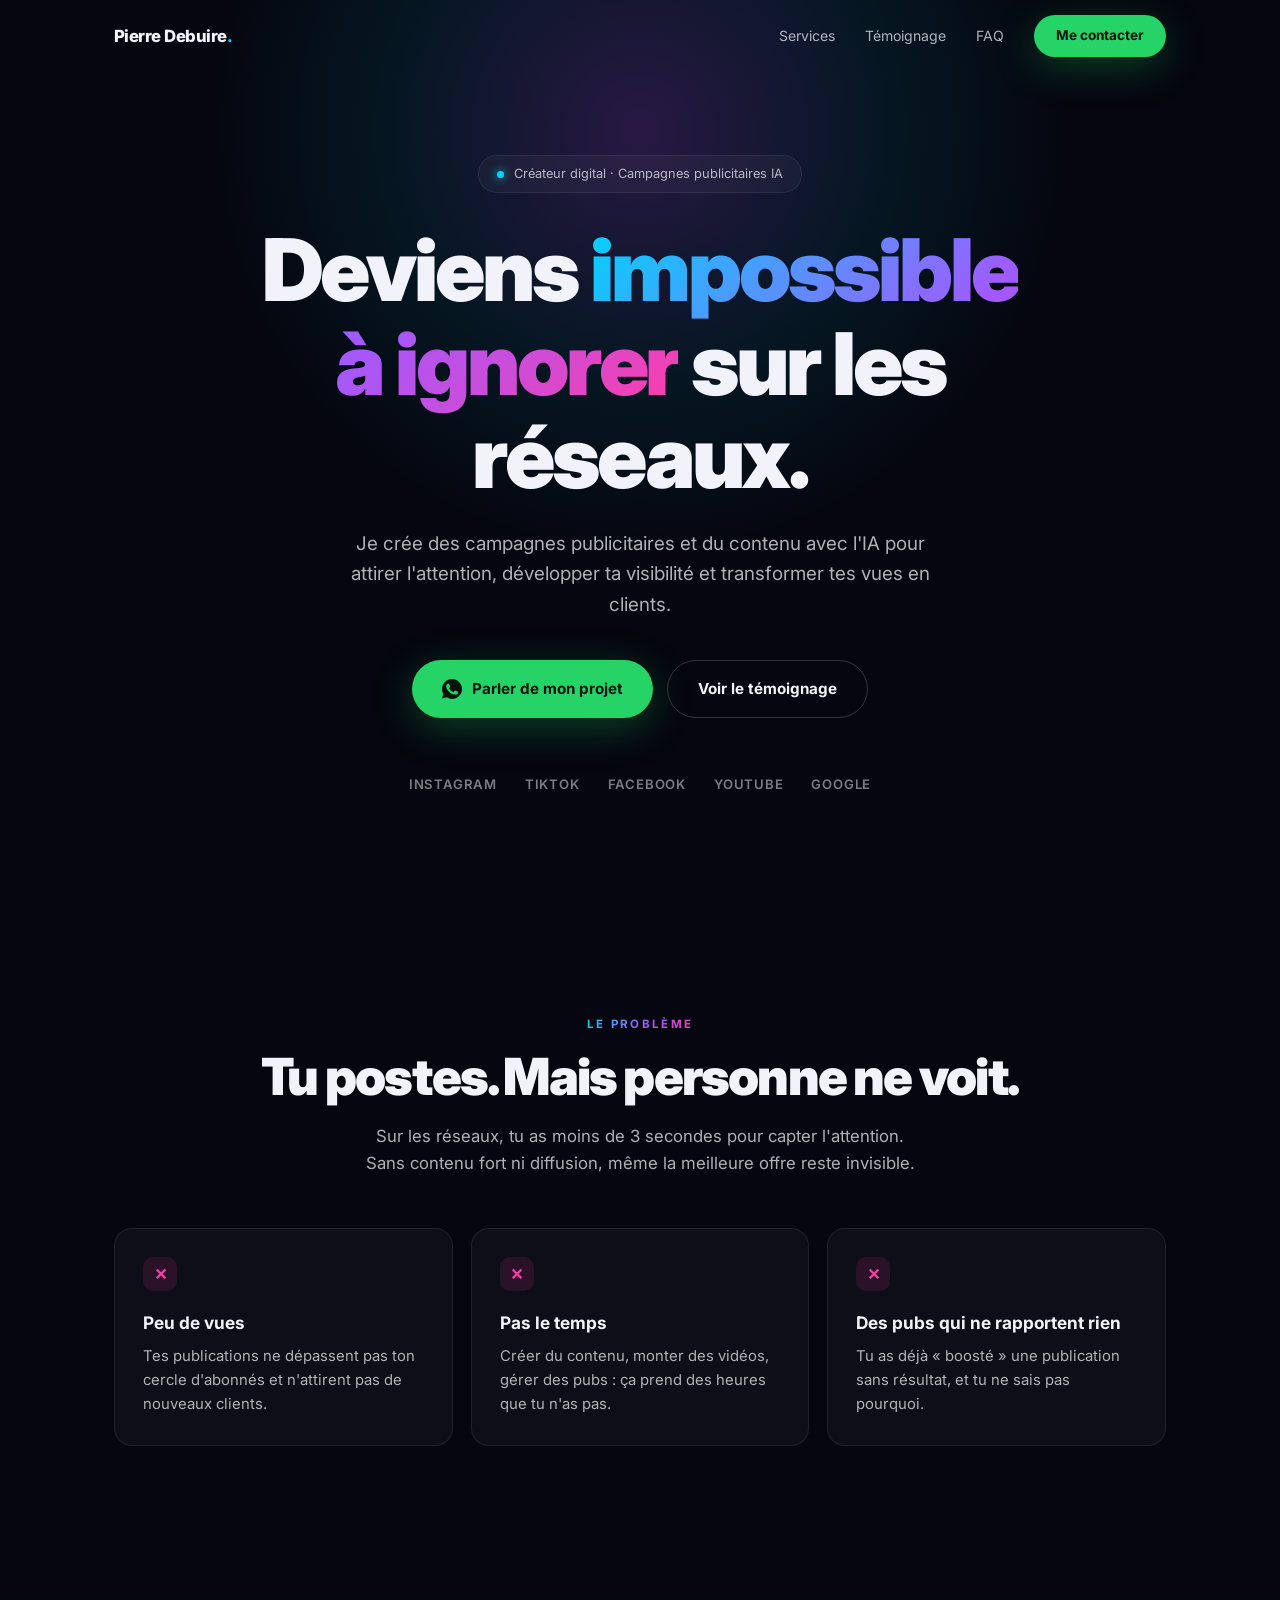
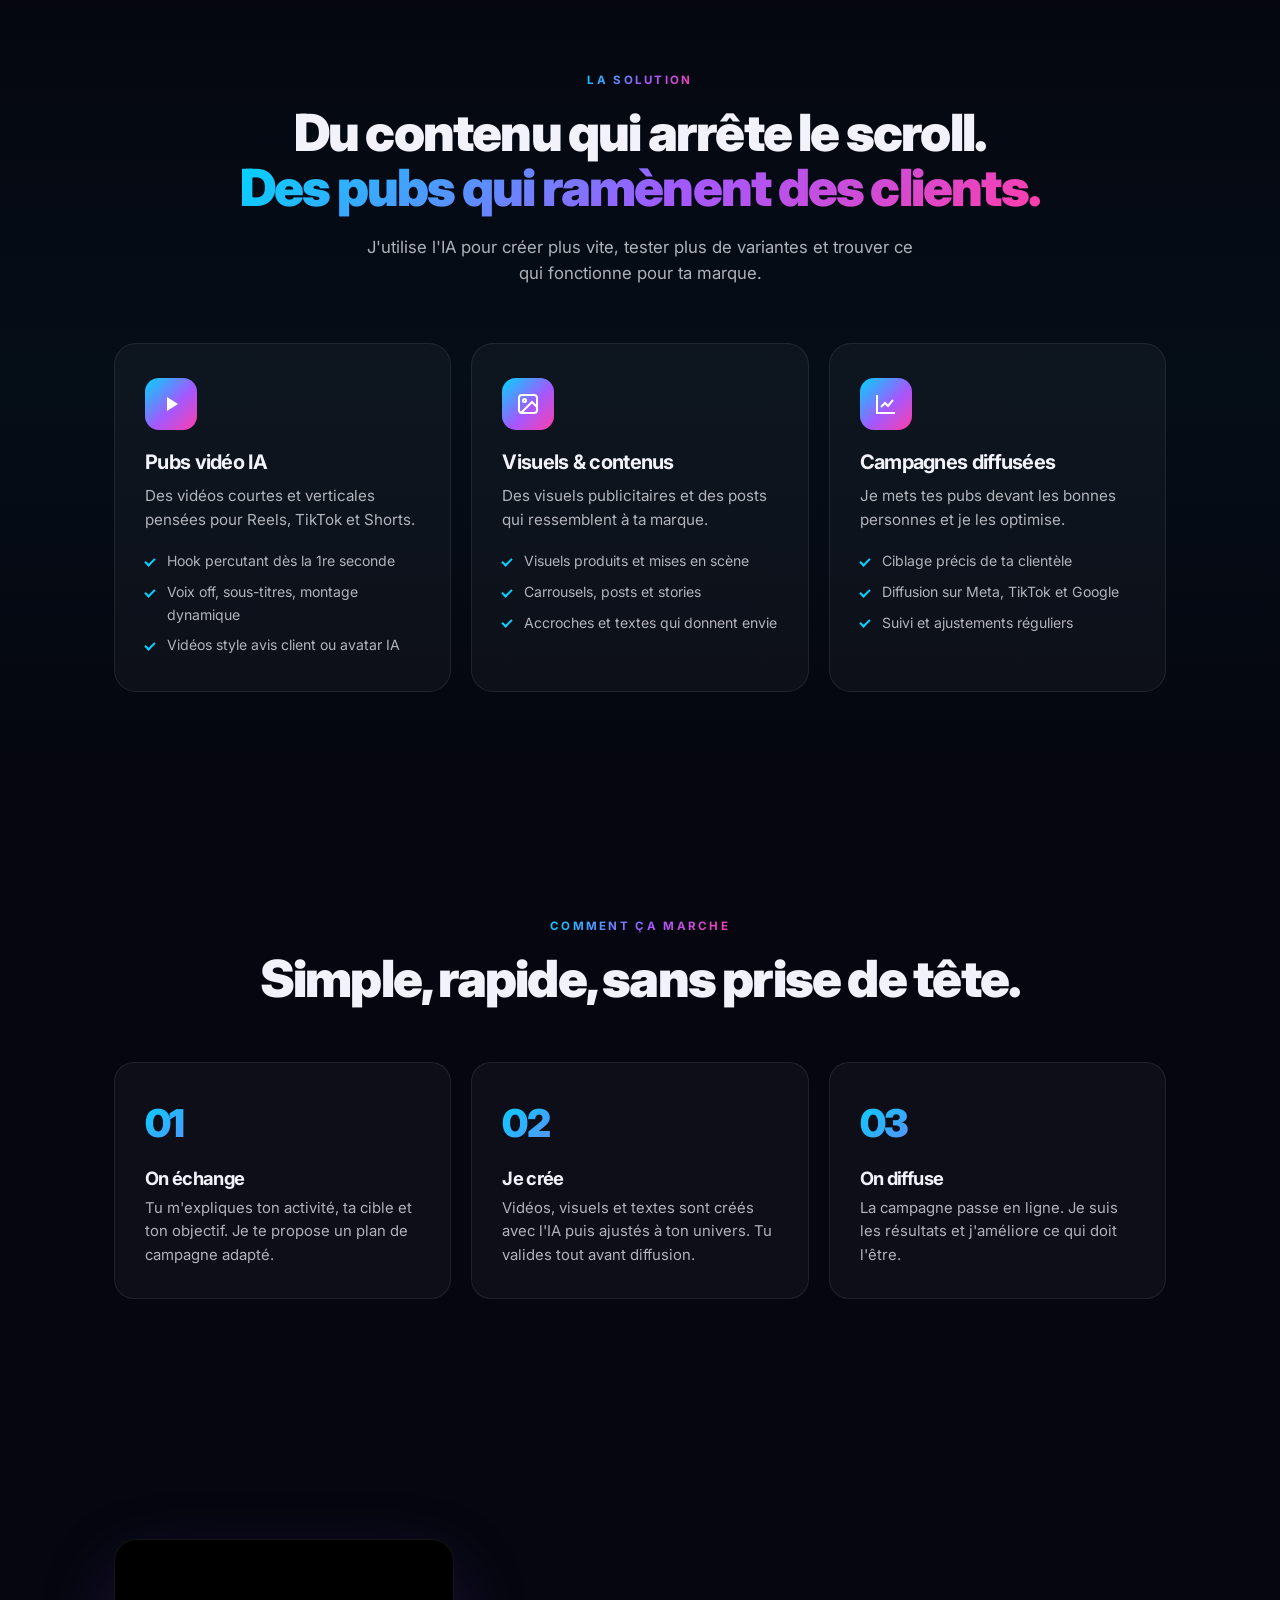
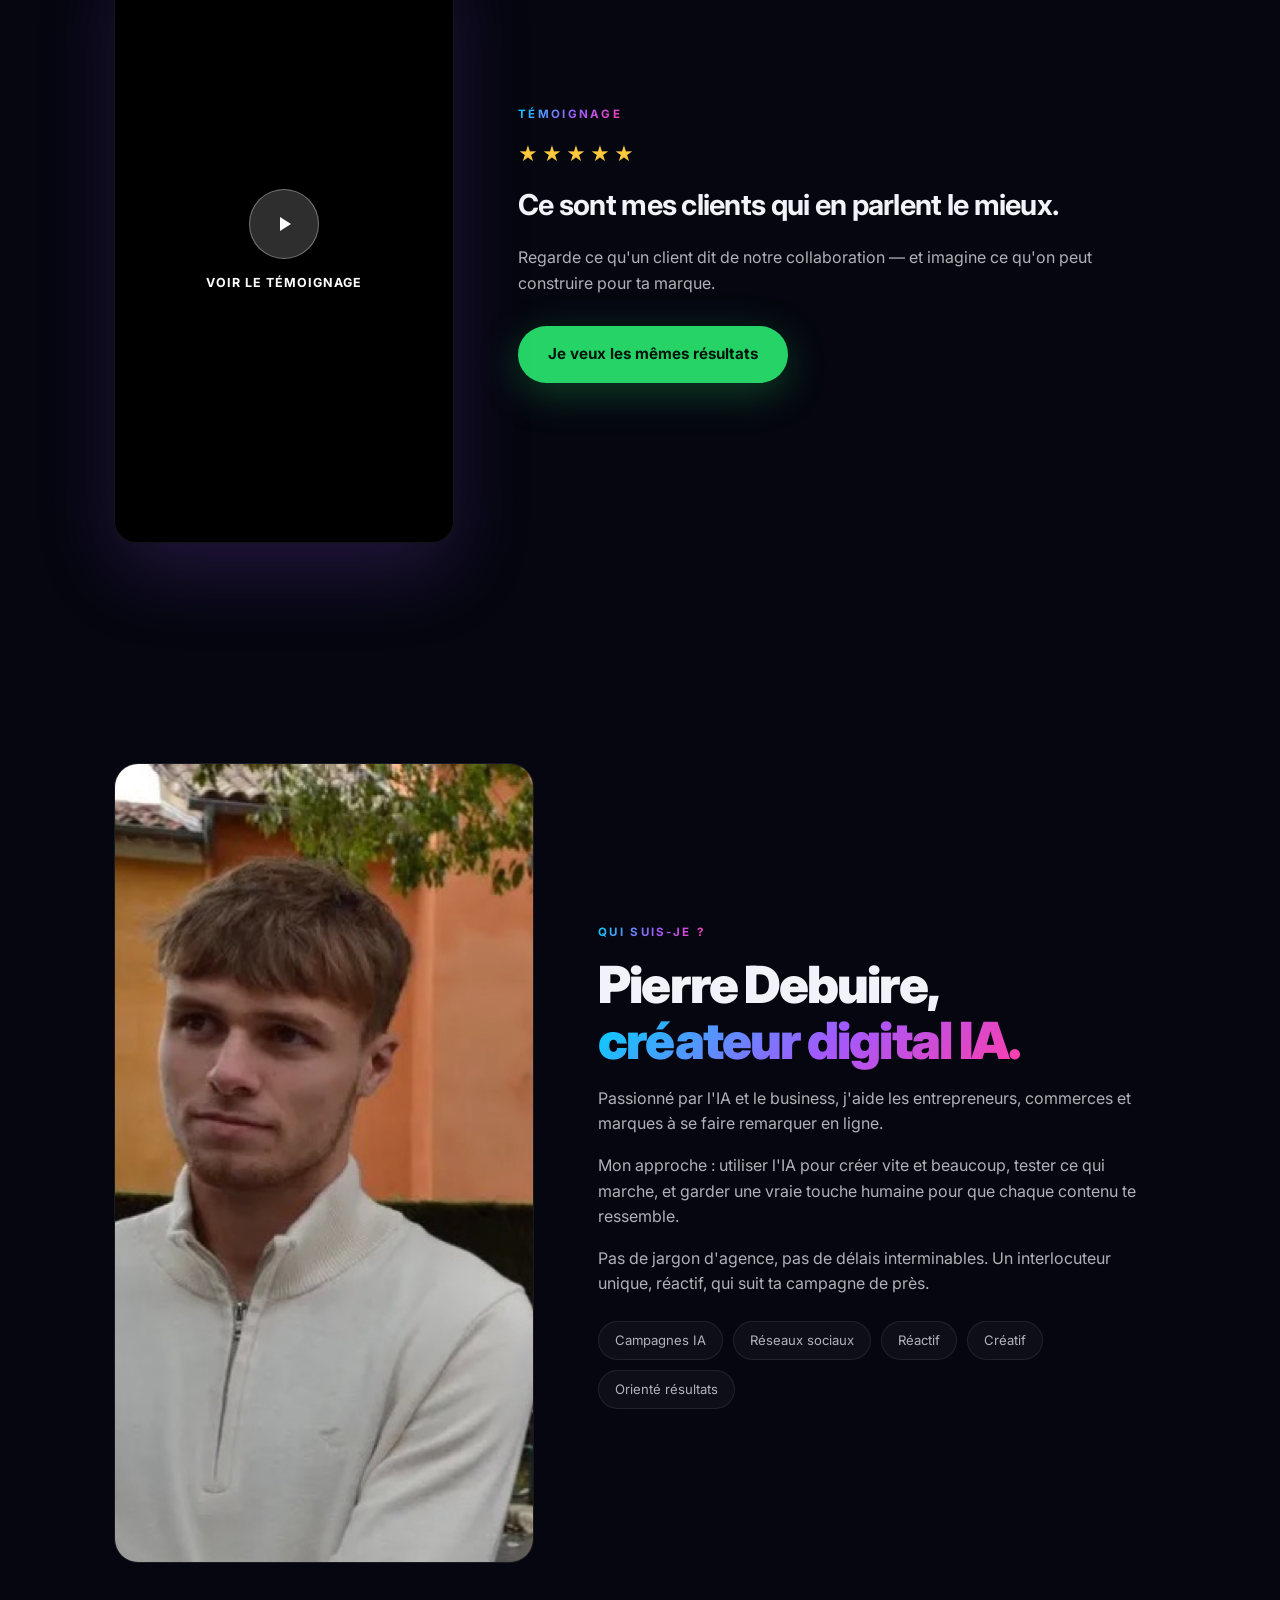
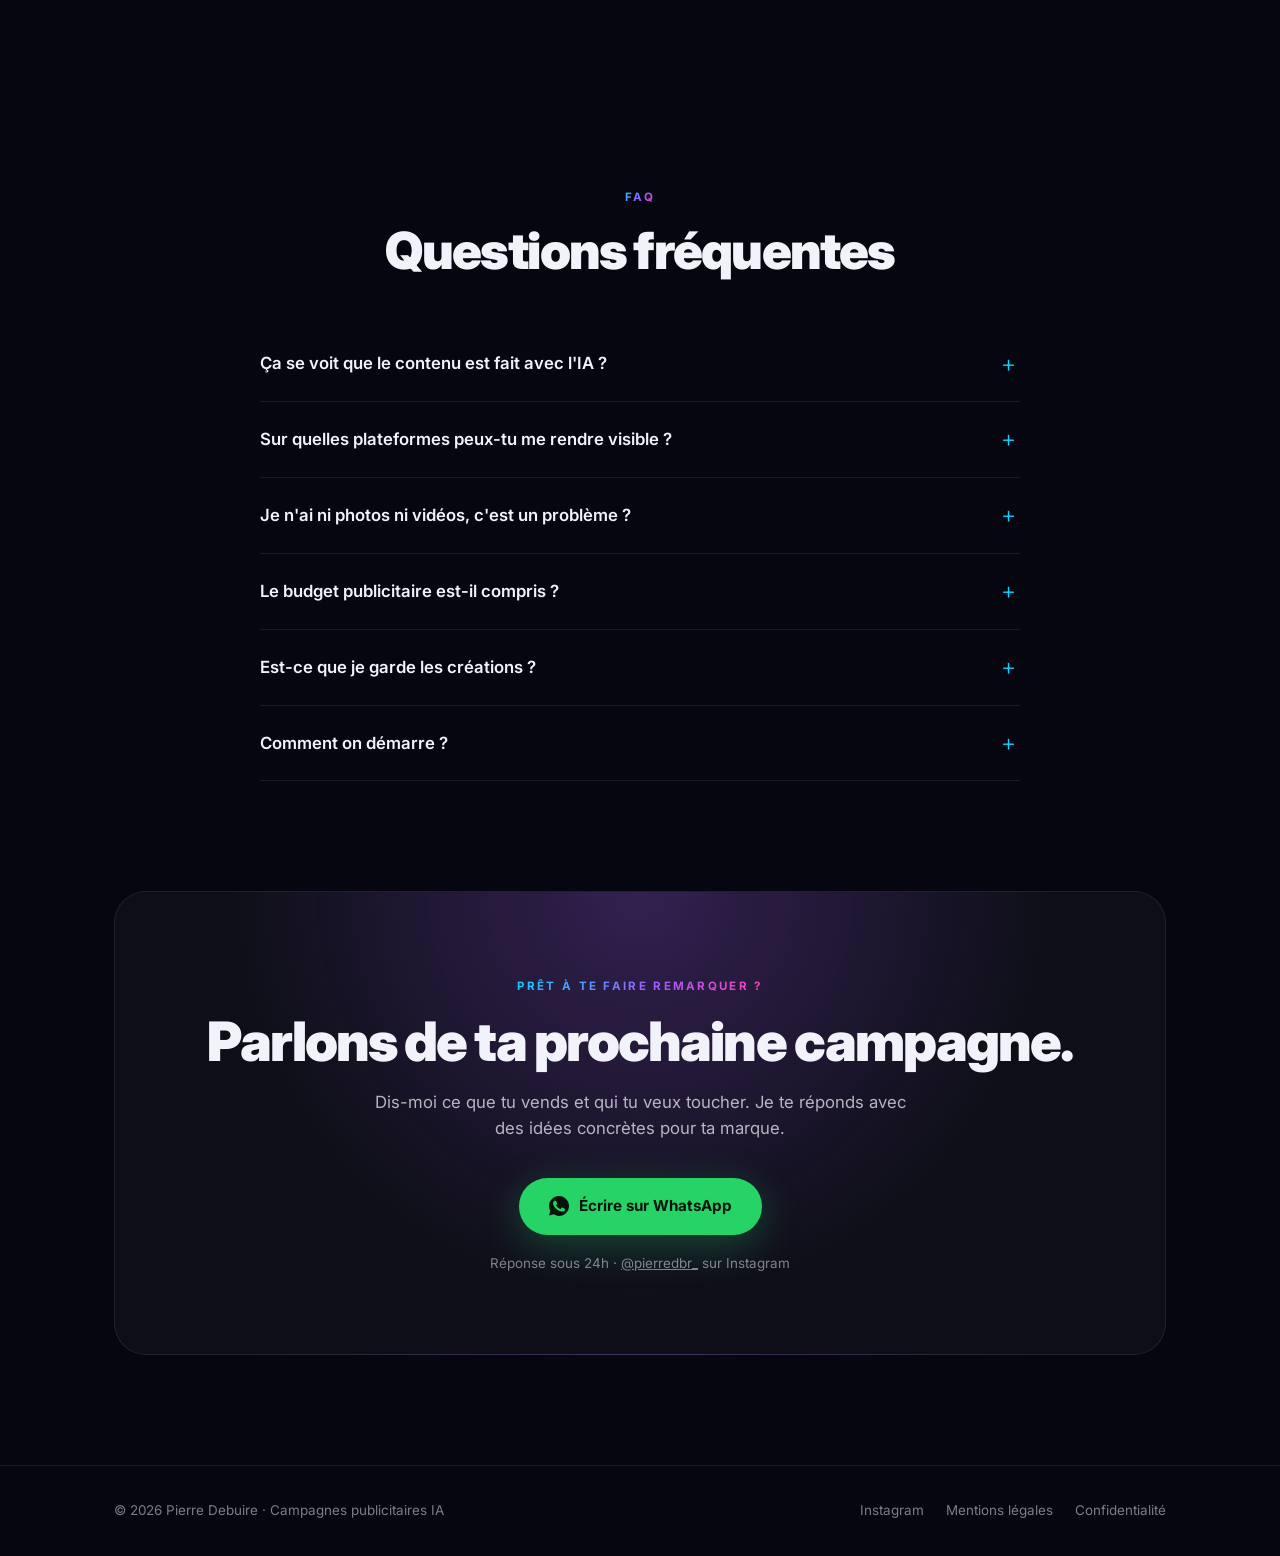
==== commit 4c4f8c79: "Site simplifié orienté conversion — campagnes publicitaires IA Nouvelle page légère et rapide, sans " ====
--- a/index.html
+++ b/index.html
@@ -3,26 +3,23 @@
 <head>
 <meta charset="UTF-8">
 <meta name="viewport" content="width=device-width, initial-scale=1.0">
-<title>Pierre Debuire — Campagnes publicitaires IA & visibilité sur les réseaux | @pierredbr_</title>
-<meta name="description" content="Créateur digital spécialisé en campagnes publicitaires IA. Vidéos, visuels et contenus boostés à l'IA pour développer ta visibilité sur Instagram, TikTok, Google et en ligne. Pierre Debuire.">
+<title>Pierre Debuire — Campagnes publicitaires IA & visibilité sur les réseaux</title>
+<meta name="description" content="Créateur digital spécialisé en campagnes publicitaires IA. Vidéos, visuels et campagnes pour développer ta visibilité sur Instagram, TikTok, Facebook et en ligne.">
 <meta name="robots" content="index, follow">
 <link rel="canonical" href="https://pierredigital.agency/">
 
-<!-- Open Graph -->
 <meta property="og:type" content="website">
 <meta property="og:url" content="https://pierredigital.agency/">
 <meta property="og:title" content="Pierre Debuire — Campagnes publicitaires IA">
-<meta property="og:description" content="Des campagnes pub et du contenu boostés à l'IA pour devenir impossible à ignorer sur les réseaux.">
+<meta property="og:description" content="Des campagnes pub et du contenu créés avec l'IA pour devenir impossible à ignorer sur les réseaux.">
 <meta property="og:image" content="https://pierredigital.agency/og-image.jpg">
 <meta property="og:locale" content="fr_FR">
-<!-- Twitter Card -->
 <meta name="twitter:card" content="summary_large_image">
 <meta name="twitter:site" content="@pierredbr_">
 <meta name="twitter:title" content="Pierre Debuire — Campagnes publicitaires IA">
-<meta name="twitter:description" content="Des campagnes pub et du contenu boostés à l'IA pour devenir impossible à ignorer sur les réseaux.">
+<meta name="twitter:description" content="Des campagnes pub et du contenu créés avec l'IA pour devenir impossible à ignorer sur les réseaux.">
 <meta name="twitter:image" content="https://pierredigital.agency/og-image.jpg">
 
-<!-- JSON-LD -->
 <script type="application/ld+json">
 {
   "@context":"https://schema.org",
@@ -45,2241 +42,388 @@
       "address":{"@type":"PostalAddress","addressCountry":"FR"},
       "founder":{"@id":"https://pierredigital.agency/#person"},
       "description":"Campagnes publicitaires et contenus créés avec l'IA pour développer la visibilité des marques sur les réseaux sociaux et en ligne.",
-      "areaServed":"FR",
-      "priceRange":"0€ – 590€/mois",
-      "hasOfferCatalog":{
-        "@type":"OfferCatalog",
-        "name":"Campagnes & visibilité IA",
-        "itemListElement":[
-          {"@type":"Offer","name":"Audit Visibilité","description":"Analyse gratuite de ta présence sur les réseaux et en ligne","price":"0","priceCurrency":"EUR"},
-          {"@type":"Offer","name":"Campagne Lancement","description":"Campagne publicitaire IA complète prête à diffuser","price":"290","priceCurrency":"EUR"},
-          {"@type":"Offer","name":"Visibilité Mensuelle","description":"Contenu IA et campagnes gérées en continu","price":"590","priceCurrency":"EUR"}
-        ]
-      }
+      "areaServed":"FR"
     }
   ]
 }
 </script>
 
-<script type="importmap">{"imports":{"three":"https://cdn.jsdelivr.net/npm/three@0.160.0/build/three.module.js","three/addons/":"https://cdn.jsdelivr.net/npm/three@0.160.0/examples/jsm/"}}</script>
 <link rel="preconnect" href="https://fonts.googleapis.com">
 <link rel="preconnect" href="https://fonts.gstatic.com" crossorigin>
-<link href="https://fonts.googleapis.com/css2?family=Inter:wght@200;300;400;500;600;700;800;900&display=swap" rel="stylesheet" media="print" onload="this.media='all'">
-<noscript><link href="https://fonts.googleapis.com/css2?family=Inter:wght@200;300;400;500;600;700;800;900&display=swap" rel="stylesheet"></noscript>
+<link href="https://fonts.googleapis.com/css2?family=Inter:wght@300;400;500;600;700;800;900&display=swap" rel="stylesheet">
 <style>
 :root{
-  --bg:#00010a;
-  --text:#f0f0f8;
-  --muted:rgba(240,240,248,.78);
-  --dim:rgba(240,240,248,.52);
-  --border:rgba(255,255,255,.07);
-  --bl:rgba(255,255,255,.14);
+  --bg:#05060f;
+  --card:rgba(255,255,255,.035);
+  --text:#f2f3fa;
+  --muted:rgba(242,243,250,.72);
+  --dim:rgba(242,243,250,.5);
+  --border:rgba(255,255,255,.08);
   --cyan:#00d4ff;
-  --blue:#3d8bff;
   --purple:#a259ff;
   --pink:#ff3daa;
-  --green:#00ffb2;
-  --orange:#ff9500;
-  --ease:cubic-bezier(0.16,1,0.3,1);
+  --wa:#25d366;
+  --grad:linear-gradient(135deg,var(--cyan),var(--purple) 55%,var(--pink));
+  --ease:cubic-bezier(.16,1,.3,1);
 }
 *,*::before,*::after{margin:0;padding:0;box-sizing:border-box}
 html{scroll-behavior:smooth}
-body{font-family:'Inter',-apple-system,sans-serif;background:#00010a;color:var(--text);overflow-x:hidden;cursor:none;-webkit-font-smoothing:antialiased}
-
-/* CURSOR + TRAIL */
-#cd,#cr{position:fixed;pointer-events:none;z-index:10000;border-radius:50%;transform:translate(-50%,-50%)}
-#cd{width:7px;height:7px;background:#fff;transition:opacity .2s}
-#cr{width:36px;height:36px;border:1px solid rgba(255,255,255,.3);transition:width .35s,height .35s,border-color .35s,background .35s}
-#cr.h{width:54px;height:54px;border-color:rgba(0,212,255,.7);background:rgba(0,212,255,.05)}
-.trl{position:fixed;border-radius:50%;pointer-events:none;z-index:9997;transform:translate(-50%,-50%);transition:opacity .4s}
-.trl:nth-child(1){background:rgba(0,212,255,.7)}
-.trl:nth-child(2){background:rgba(100,180,255,.6)}
-.trl:nth-child(3){background:rgba(162,89,255,.6)}
-.trl:nth-child(4){background:rgba(200,60,200,.55)}
-.trl:nth-child(5){background:rgba(255,61,170,.5)}
-.trl:nth-child(6){background:rgba(255,149,0,.45)}
-.trl:nth-child(7){background:rgba(0,255,178,.5)}
-
-/* SPEED STREAKS */
-.streak{position:fixed;width:1px;pointer-events:none;z-index:9996;animation:streak .5s var(--ease) forwards}
-.streak:nth-child(3n){background:linear-gradient(to bottom,rgba(0,212,255,.8),transparent)}
-.streak:nth-child(3n+1){background:linear-gradient(to bottom,rgba(162,89,255,.8),transparent)}
-.streak:nth-child(3n+2){background:linear-gradient(to bottom,rgba(255,61,170,.8),transparent)}
-@keyframes streak{0%{opacity:.9;transform:translateY(-20px)}100%{opacity:0;transform:translateY(100px)}}
-
-/* RIPPLE */
-.ripple{position:fixed;border-radius:50%;background:radial-gradient(circle,rgba(0,212,255,.15),transparent 70%);pointer-events:none;z-index:9995;transform:translate(-50%,-50%) scale(0);animation:rip .65s var(--ease) forwards}
-@keyframes rip{to{transform:translate(-50%,-50%) scale(1);opacity:0}}
-
-
-/* NAV */
-nav{position:fixed;top:0;left:0;right:0;z-index:900;padding:24px 52px;display:flex;align-items:center;justify-content:space-between;transition:.4s var(--ease)}
-nav.s{padding:13px 52px;background:rgba(5,5,10,.9);backdrop-filter:blur(28px);-webkit-backdrop-filter:blur(28px);border-bottom:1px solid var(--border)}
-.logo{font-size:.95rem;font-weight:800;letter-spacing:-.04em;text-decoration:none;color:var(--text);position:relative;display:flex;flex-direction:column;line-height:1.1}
-.logo-name{font-size:.95rem;font-weight:900;letter-spacing:-.04em}
-.logo-sub{font-size:.58rem;font-weight:600;background:linear-gradient(90deg,var(--cyan),var(--purple));-webkit-background-clip:text;-webkit-text-fill-color:transparent;background-clip:text;letter-spacing:.12em;text-transform:uppercase}
-.logo em{color:var(--cyan);font-style:normal}
-.nav-r{display:flex;align-items:center;gap:34px}
-.nav-r a{font-size:.82rem;font-weight:500;color:var(--muted);text-decoration:none;transition:color .25s}
-.nav-r a:hover{color:#fff}
-.nav-cta{background:linear-gradient(135deg,var(--cyan),var(--purple));color:#fff !important;padding:9px 24px;border-radius:100px;font-weight:700 !important;transition:.3s var(--ease) !important;box-shadow:0 0 20px rgba(0,212,255,.2)}
-.nav-cta:hover{opacity:.9;transform:translateY(-1px);box-shadow:0 0 30px rgba(162,89,255,.35) !important}
-.ham{display:none;flex-direction:column;gap:5px;background:none;border:none;cursor:none;padding:4px}
-.ham span{display:block;width:22px;height:1.5px;background:#fff;transition:.3s}
-.mob-nav{position:fixed;inset:0;background:var(--bg);z-index:800;display:flex;flex-direction:column;align-items:center;justify-content:center;gap:36px;opacity:0;visibility:hidden;transition:.4s var(--ease)}
-.mob-nav.on{opacity:1;visibility:visible}
-.mob-nav a{font-size:2.5rem;font-weight:900;letter-spacing:-.05em;color:var(--text);text-decoration:none}
-
-/* ═══ UNIVERSE — toutes sections transparentes ═══ */
-section{position:relative;z-index:1;background:transparent !important}
-#hero{position:relative;min-height:100vh;display:flex;align-items:center;justify-content:center;text-align:center;padding:130px 32px 110px;overflow:hidden;background:transparent !important}
-.ticker{position:relative;z-index:1}
-.wv{position:relative;z-index:1}
-footer{position:relative;z-index:1;background:transparent !important;border-top:1px solid rgba(255,255,255,.05)}
-
-/* ═══ LISIBILITÉ FLOTTANTE — halo noir autour des lettres ═══ */
-/* Titres : halo épais */
-h1,h2,h3,h4,
-.hero-t,.ver-title,.sec-h,.sct,.wa-cta-title,.proc-title{
-  color:#fff;
-  text-shadow:
-    0 0 100px rgba(0,0,0,1),
-    0 0 60px  rgba(0,0,0,1),
-    0 0 30px  rgba(0,0,0,.98),
-    0 0 12px  rgba(0,0,0,.95),
-    0 2px 6px rgba(0,0,0,1);
-}
-/* Corps de texte */
-p,li,.hero-sub,.proc-sub,.wa-cta-desc,.wa-cta-note,.v-fact,.sct,
-.proc-text p,.sc-desc,.fl,.fc,.flinks a,.nav-r a,
-.wa-cta-note,.ver-sig,.qb-text{
-  color:rgba(255,255,255,.88);
-  text-shadow:
-    0 0 50px rgba(0,0,0,1),
-    0 0 24px rgba(0,0,0,.97),
-    0 0 10px rgba(0,0,0,.9),
-    0 1px 4px rgba(0,0,0,.95);
-}
-/* Autres gradient text — halo discret */
-.ver-eyebrow,.logo-sub,.gc{
-  filter:drop-shadow(0 0 16px rgba(0,0,0,.95)) drop-shadow(0 0 6px rgba(0,0,0,.9));
-}
-
-/* ═══ CARTES — fond transparent, juste un liseré fin ═══ */
-.sc,.sc-card{
-  background:transparent !important;
-  backdrop-filter:none !important;
-  -webkit-backdrop-filter:none !important;
-  border:1px solid rgba(255,255,255,.07) !important;
-  box-shadow:none !important;
-}
-.sc:hover,.sc-card:hover{
-  background:transparent !important;
-  border-color:rgba(0,212,255,.18) !important;
-}
-.qbubble{
-  background:transparent !important;
-  backdrop-filter:none !important;
-  -webkit-backdrop-filter:none !important;
-  border:1px solid rgba(255,255,255,.06) !important;
-  box-shadow:none !important;
-}
-.qbubble:hover{
-  border-color:rgba(0,212,255,.15) !important;
-  transform:translateY(-4px);
-  box-shadow:none !important;
-}
-.proc-content{
-  background:transparent !important;
-  backdrop-filter:none !important;
-  -webkit-backdrop-filter:none !important;
-  border:none !important;
-  padding:20px 0 !important;
-}
-.proc-content:hover{background:transparent !important;transform:translateX(4px)}
-.wa-cta-box{
-  background:transparent !important;
-  backdrop-filter:none !important;
-  -webkit-backdrop-filter:none !important;
-  border:1px solid rgba(37,211,102,.12) !important;
-  box-shadow:none !important;
-}
-.soc{
-  background:transparent !important;
-  border:1px solid rgba(255,255,255,.08) !important;
-}
-.soc:hover{background:transparent !important}
-
-/* HERO */
-#three-canvas{position:fixed;inset:0;width:100%;height:100%;z-index:0;pointer-events:none}
-#grav-canvas{display:none}
-.noise-ov{position:absolute;inset:0;z-index:2;pointer-events:none;opacity:.15;background-image:url("data:image/svg+xml,%3Csvg xmlns='http://www.w3.org/2000/svg' width='250' height='250'%3E%3Cfilter id='n'%3E%3CfeTurbulence type='fractalNoise' baseFrequency='.65' numOctaves='3' stitchTiles='stitch'/%3E%3C/filter%3E%3Crect width='250' height='250' filter='url(%23n)' opacity='.5'/%3E%3C/svg%3E");background-size:180px}
-.hero-c{position:relative;z-index:3;max-width:1000px;margin:0 auto}
-
-/* Animated badge */
-.badge{display:inline-flex;align-items:center;gap:8px;background:linear-gradient(135deg,rgba(0,212,255,.08),rgba(162,89,255,.08));border:1px solid transparent;background-clip:padding-box;border-radius:100px;padding:8px 20px;font-size:.72rem;font-weight:600;color:#fff;margin-bottom:44px;letter-spacing:.06em;text-transform:uppercase;opacity:0;animation:upFade 1s .2s var(--ease) forwards;position:relative}
-.badge::before{content:'';position:absolute;inset:-1px;border-radius:100px;background:linear-gradient(135deg,var(--cyan),var(--purple),var(--pink));z-index:-1;padding:1px}
-.bdot{width:5px;height:5px;background:var(--cyan);border-radius:50%;box-shadow:0 0 8px var(--cyan);animation:blink 2s infinite}
-@keyframes blink{0%,100%{opacity:1}50%{opacity:.15}}
-
-/* Hero title — word by word clip-path reveal */
-.hero-t{font-size:clamp(3rem,9vw,8.5rem);font-weight:900;letter-spacing:-.05em;line-height:.94;margin-bottom:30px}
-.word-wrap{overflow:hidden;display:inline-block}
-.word{display:inline-block;opacity:0;transform:translateY(105%) rotate(4deg);will-change:transform,opacity}
-.word.thin{font-weight:200;color:var(--muted)}
-.word.c{color:#fff;-webkit-text-fill-color:#fff;background:none;animation:none}
-@keyframes shimmer{0%,100%{background-position:0%}50%{background-position:100%}}
-.word-br{display:block;height:.08em}
-.hero-sub{font-size:clamp(.95rem,1.8vw,1.12rem);color:var(--muted);line-height:1.78;max-width:480px;margin:0 auto 48px;opacity:0;animation:upFade 1s 1.1s var(--ease) forwards}
-
-/* Magnetic CTA buttons */
-.ctas{display:flex;gap:12px;justify-content:center;flex-wrap:wrap;opacity:0;animation:upFade 1s 1.3s var(--ease) forwards}
-.btn-mag{display:inline-flex;align-items:center;gap:9px;padding:15px 36px;border-radius:100px;font-size:.92rem;font-weight:700;text-decoration:none;border:none;cursor:none;transition:box-shadow .3s,background .3s}
-.btn-w{background:#fff;color:#000}
-.btn-w:hover{box-shadow:0 20px 50px rgba(255,255,255,.15)}
-.btn-o{background:rgba(162,89,255,.1);color:#fff;border:1px solid rgba(162,89,255,.35)}
-.btn-o:hover{background:rgba(162,89,255,.2);border-color:rgba(162,89,255,.7);box-shadow:0 0 30px rgba(162,89,255,.2)}
-
-/* Urgency bar */
-.urgency-bar{display:inline-flex;align-items:center;gap:10px;margin-top:28px;padding:10px 22px;border-radius:100px;background:rgba(255,61,170,.08);border:1px solid rgba(255,61,170,.25);font-size:.8rem;color:var(--text);opacity:0;animation:upFade 1s 1.6s var(--ease) forwards}
-.urgency-bar strong{color:var(--pink)}
-.u-dot{width:7px;height:7px;border-radius:50%;background:var(--pink);box-shadow:0 0 8px var(--pink);flex-shrink:0;animation:blink 1.4s infinite}
-
-/* Scroll indicator */
-/* AUDIT CTA */
-.audit-bar{
-  display:inline-flex;align-items:center;gap:16px;
-  margin-top:32px;padding:14px 22px 14px 18px;
-  border-radius:16px;
-  background:linear-gradient(135deg,rgba(0,212,255,.07),rgba(162,89,255,.07));
-  border:1px solid rgba(0,212,255,.28);
-  box-shadow:0 0 30px rgba(0,212,255,.08),inset 0 1px 0 rgba(255,255,255,.06);
-  opacity:0;animation:upFade 1s 1.8s var(--ease) forwards;
-  cursor:pointer;text-decoration:none;
-  transition:border-color .25s,box-shadow .25s,transform .25s var(--ease);
-}
-.audit-bar:hover{
-  border-color:rgba(0,212,255,.55);
-  box-shadow:0 0 50px rgba(0,212,255,.15),inset 0 1px 0 rgba(255,255,255,.08);
-  transform:translateY(-2px);
-}
-.audit-icon{
-  width:40px;height:40px;border-radius:10px;
-  background:linear-gradient(135deg,rgba(0,212,255,.15),rgba(162,89,255,.1));
-  border:1px solid rgba(0,212,255,.25);
-  display:flex;align-items:center;justify-content:center;flex-shrink:0;
-}
-.audit-text{text-align:left}
-.audit-title{display:block;font-size:.92rem;font-weight:800;color:#fff;letter-spacing:-.02em}
-.audit-sub{display:block;font-size:.72rem;color:rgba(0,212,255,.8);margin-top:2px;font-weight:500}
-.audit-arrow{color:rgba(0,212,255,.7);flex-shrink:0;transition:transform .25s var(--ease)}
-.audit-bar:hover .audit-arrow{transform:translateX(4px)}
-
-.scroll-ind{position:absolute;bottom:32px;left:50%;transform:translateX(-50%);z-index:3;display:flex;flex-direction:column;align-items:center;gap:8px;opacity:0;animation:upFade 1s 2.1s forwards}
-.scroll-ind span{font-size:.64rem;color:var(--dim);letter-spacing:.22em;text-transform:uppercase}
-.sline{width:1px;height:46px;background:linear-gradient(to bottom,var(--cyan),transparent);animation:spulse 2.2s infinite}
-@keyframes spulse{0%{opacity:0;transform:scaleY(0);transform-origin:top}55%{opacity:1;transform:scaleY(1);transform-origin:top}100%{opacity:0;transform:scaleY(1);transform-origin:bottom}}
-@keyframes upFade{from{opacity:0;transform:translateY(30px)}to{opacity:1;transform:translateY(0)}}
-
-/* TICKER */
-.ticker{padding:15px 0;overflow:hidden;background:transparent;border-top:1px solid rgba(0,212,255,.07);border-bottom:1px solid rgba(0,212,255,.07)}
-.t-track{display:flex;animation:tick 20s linear infinite;width:max-content}
-.t-item{display:inline-flex;align-items:center;gap:18px;font-size:.73rem;font-weight:700;letter-spacing:.14em;text-transform:uppercase;white-space:nowrap;padding:0 32px}
-.t-item:nth-child(8n+1){color:rgba(0,212,255,.7)}
-.t-item:nth-child(8n+2){color:rgba(162,89,255,.7)}
-.t-item:nth-child(8n+3){color:rgba(255,61,170,.7)}
-.t-item:nth-child(8n+4){color:rgba(0,255,178,.65)}
-.t-item:nth-child(8n+5){color:rgba(0,212,255,.7)}
-.t-item:nth-child(8n+6){color:rgba(162,89,255,.7)}
-.t-item:nth-child(8n+7){color:rgba(255,61,170,.7)}
-.t-item:nth-child(8n+8){color:rgba(255,149,0,.65)}
-.t-item::after{content:'◆';font-size:.35rem;opacity:.5}
-@keyframes tick{0%{transform:translateX(0)}100%{transform:translateX(-50%)}}
-
-/* ═══════════════════════════════════
-   VÉRITÉS — WATER BUBBLES
-═══════════════════════════════════ */
-#verites{position:relative;padding:130px 32px 150px;overflow:hidden;background:transparent}
-#water-c{position:absolute;inset:0;width:100%;height:100%}
-
-/* Underwater light shafts */
-.water-lights{position:absolute;inset:0;pointer-events:none;overflow:hidden}
-.wl{position:absolute;top:-20%;transform-origin:top center;width:2px;background:linear-gradient(to bottom,rgba(0,212,255,.18),rgba(0,212,255,.06) 50%,transparent);animation:wlflow 5s ease-in-out infinite}
-.wl:nth-child(1){left:12%;height:55%;animation-delay:0s;transform:rotate(8deg)}
-.wl:nth-child(2){left:28%;height:40%;animation-delay:1.4s;transform:rotate(-5deg);opacity:.7}
-.wl:nth-child(3){left:52%;height:65%;animation-delay:.7s;transform:rotate(4deg)}
-.wl:nth-child(4){left:71%;height:35%;animation-delay:2.1s;transform:rotate(-8deg);opacity:.6}
-.wl:nth-child(5){left:88%;height:50%;animation-delay:.3s;transform:rotate(6deg);opacity:.8}
-@keyframes wlflow{0%,100%{opacity:.3;transform-origin:top;scaleX:1}50%{opacity:.9;scaleX:1.8}}
-
-/* Section header */
-.ver-header{text-align:center;position:relative;z-index:2;margin-bottom:90px}
-.ver-eyebrow{display:inline-flex;align-items:center;gap:10px;font-size:.68rem;font-weight:700;letter-spacing:.22em;text-transform:uppercase;background:linear-gradient(90deg,var(--cyan),var(--purple),var(--pink));-webkit-background-clip:text;-webkit-text-fill-color:transparent;background-clip:text;margin-bottom:20px}
-.ver-eyebrow::before,.ver-eyebrow::after{content:'';display:block;width:30px;height:1px;background:linear-gradient(90deg,var(--cyan),var(--purple))}
-.ver-eyebrow::after{background:linear-gradient(90deg,var(--purple),var(--pink))}
-.ver-title{font-size:clamp(2.5rem,6vw,5rem);font-weight:900;letter-spacing:-.05em;line-height:.96;color:#fff;text-shadow:0 0 80px rgba(0,0,0,1),0 0 40px rgba(0,0,0,1),0 0 16px rgba(0,0,0,.95),0 2px 8px rgba(0,0,0,1)}
-.ver-title em{color:#fff;-webkit-text-fill-color:#fff;background:none;font-style:normal}
-.ver-sig{font-size:.75rem;background:linear-gradient(90deg,var(--cyan),var(--purple));-webkit-background-clip:text;-webkit-text-fill-color:transparent;background-clip:text;letter-spacing:.14em;text-transform:uppercase;margin-top:14px;opacity:.7}
-
-/* BUBBLE CARDS */
-.bubbles-flow{display:flex;flex-direction:column;gap:32px;max-width:860px;margin:0 auto;position:relative;z-index:2}
-.qbubble{position:relative;border-radius:28px;padding:50px 56px;overflow:hidden;
-  background:radial-gradient(ellipse at 22% 20%,rgba(255,255,255,.07),rgba(0,212,255,.03) 55%,rgba(0,0,0,.08));
-  border:1px solid rgba(0,212,255,.18);
-  box-shadow:inset 0 1px 0 rgba(255,255,255,.09),inset 0 -1px 0 rgba(0,212,255,.07),0 0 0 1px rgba(0,212,255,.04),0 24px 70px rgba(0,0,0,.35),0 0 50px rgba(0,212,255,.04);
-  backdrop-filter:blur(12px);-webkit-backdrop-filter:blur(12px);
-  transition:transform .6s var(--ease),box-shadow .6s var(--ease),border-color .4s;
-  will-change:transform}
-.qbubble:hover{transform:translateY(-6px) scale(1.01);border-color:rgba(0,212,255,.35);box-shadow:inset 0 1px 0 rgba(255,255,255,.12),0 40px 90px rgba(0,0,0,.4),0 0 80px rgba(0,212,255,.08)}
-
-/* Bubble glass shine (top-left like a real water bubble) */
-.qb-shine{position:absolute;top:12px;left:18px;width:55%;height:40%;background:radial-gradient(ellipse at 35% 35%,rgba(255,255,255,.09),transparent 70%);border-radius:50%;pointer-events:none}
-/* Bubble rim bottom-right (real bubble physics) */
-.qb-rim{position:absolute;bottom:10px;right:16px;width:35%;height:30%;border-radius:50%;pointer-events:none}
-.qbubble:nth-child(1){border-color:rgba(0,212,255,.25);box-shadow:inset 0 1px 0 rgba(255,255,255,.1),0 0 0 1px rgba(0,212,255,.05),0 24px 70px rgba(0,0,0,.35),0 0 60px rgba(0,212,255,.07)}
-.qbubble:nth-child(1) .qb-rim{background:radial-gradient(ellipse,rgba(0,212,255,.1),transparent 70%)}
-.qbubble:nth-child(1) .qb-num{color:rgba(0,212,255,.7)}
-.qbubble:nth-child(1) .qb-text em{color:var(--cyan)}
-.qbubble:nth-child(1) .qb-text em::after{background:linear-gradient(90deg,var(--cyan),transparent)}
-.qbubble:nth-child(2){background:radial-gradient(ellipse at 22% 20%,rgba(255,255,255,.07),rgba(162,89,255,.04) 55%,rgba(0,0,0,.08));border-color:rgba(162,89,255,.28);box-shadow:inset 0 1px 0 rgba(255,255,255,.09),0 0 0 1px rgba(162,89,255,.05),0 24px 70px rgba(0,0,0,.35),0 0 60px rgba(162,89,255,.08)}
-.qbubble:nth-child(2) .qb-rim{background:radial-gradient(ellipse,rgba(162,89,255,.12),transparent 70%)}
-.qbubble:nth-child(2) .qb-num{color:rgba(162,89,255,.7)}
-.qbubble:nth-child(2) .qb-text em{color:var(--purple)}
-.qbubble:nth-child(2) .qb-text em::after{background:linear-gradient(90deg,var(--purple),transparent)}
-.qbubble:nth-child(2) .qb-b{border-color:rgba(162,89,255,.3)}
-.qbubble:nth-child(3){background:radial-gradient(ellipse at 22% 20%,rgba(255,255,255,.07),rgba(255,61,170,.03) 55%,rgba(0,0,0,.08));border-color:rgba(255,61,170,.22);box-shadow:inset 0 1px 0 rgba(255,255,255,.09),0 0 0 1px rgba(255,61,170,.04),0 24px 70px rgba(0,0,0,.35),0 0 60px rgba(255,61,170,.07)}
-.qbubble:nth-child(3) .qb-rim{background:radial-gradient(ellipse,rgba(255,61,170,.1),transparent 70%)}
-.qbubble:nth-child(3) .qb-num{color:rgba(255,61,170,.7)}
-.qbubble:nth-child(3) .qb-text em{color:var(--pink)}
-.qbubble:nth-child(3) .qb-text em::after{background:linear-gradient(90deg,var(--pink),transparent)}
-.qbubble:nth-child(3) .qb-b{border-color:rgba(255,61,170,.28)}
-
-/* Tiny satellite bubbles decorating the card */
-.qb-bubs{position:absolute;inset:0;pointer-events:none;overflow:hidden}
-.qb-b{position:absolute;border-radius:50%;border:1px solid rgba(0,212,255,.22);animation:bfloat linear infinite}
-@keyframes bfloat{0%{transform:translateY(0) translateX(0);opacity:.6}50%{transform:translateY(-12px) translateX(4px);opacity:.9}100%{transform:translateY(0) translateX(0);opacity:.6}}
-
-.qb-num{font-size:.64rem;font-weight:700;color:rgba(0,212,255,.5);letter-spacing:.18em;text-transform:uppercase;margin-bottom:18px;display:flex;align-items:center;gap:10px}
-.qb-num::after{content:'';flex:1;height:1px;background:linear-gradient(90deg,rgba(0,212,255,.2),transparent)}
-.qb-text{font-size:clamp(1.5rem,3.5vw,2.8rem);font-weight:800;letter-spacing:-.04em;line-height:1.12;position:relative;z-index:1}
-.qb-text em{color:var(--cyan);font-style:normal;position:relative}
-.qb-text em::after{content:'';position:absolute;left:0;bottom:-2px;right:0;height:1px;background:linear-gradient(90deg,var(--cyan),transparent)}
-.qb-foot{margin-top:20px;font-size:.82rem;color:var(--muted);line-height:1.6;position:relative;z-index:1}
-
-/* Offset cards for a "bubbles rising" staggered layout */
-.qbubble:nth-child(2){margin-left:8%;margin-right:-3%}
-.qbubble:nth-child(3){margin-left:-2%;margin-right:6%}
-@media(max-width:600px){.qbubble:nth-child(2),.qbubble:nth-child(3){margin:0}}
-
-/* Floating animation per card */
-.qbubble:nth-child(1){animation:bf1 7s ease-in-out infinite}
-.qbubble:nth-child(2){animation:bf1 8s 1.5s ease-in-out infinite}
-.qbubble:nth-child(3){animation:bf1 6.5s .8s ease-in-out infinite}
-@keyframes bf1{0%,100%{transform:translateY(0)}50%{transform:translateY(-9px)}}
-
-/* VIDEO */
-#video-sec{padding:110px 32px;position:relative;overflow:hidden}
-#video-sec::before{content:'';position:absolute;top:50%;left:50%;transform:translate(-50%,-50%);width:700px;height:500px;background:radial-gradient(ellipse,rgba(0,212,255,.05),transparent 70%);pointer-events:none}
-.v-label{font-size:.68rem;font-weight:700;letter-spacing:.22em;text-transform:uppercase;background:linear-gradient(90deg,var(--cyan),var(--purple));-webkit-background-clip:text;-webkit-text-fill-color:transparent;background-clip:text;margin-bottom:16px;display:flex;align-items:center;gap:10px;justify-content:center}
-.v-label::before{content:'';display:block;flex:1;max-width:60px;height:1px;background:linear-gradient(90deg,transparent,var(--purple))}
-.v-label::after{content:'';display:block;flex:1;max-width:60px;height:1px;background:linear-gradient(90deg,var(--purple),transparent)}
-.v-title{font-size:clamp(1.8rem,4vw,3.2rem);font-weight:900;letter-spacing:-.045em;text-align:center;margin-bottom:14px;line-height:1.05}
-.v-sub{color:var(--muted);text-align:center;margin-bottom:52px;font-size:.95rem;line-height:1.7}
-.vid-wrap{max-width:880px;margin:0 auto}
-.vid-frame{border-radius:20px;overflow:hidden;border:1px solid rgba(0,212,255,.18);background:#080813;box-shadow:0 0 0 1px rgba(0,212,255,.07),0 0 80px rgba(0,212,255,.08),0 50px 100px rgba(0,0,0,.5);position:relative}
-.vid-frame::after{content:'';position:absolute;inset:-1px;border-radius:21px;background:linear-gradient(135deg,rgba(0,212,255,.18) 0%,transparent 40%,transparent 60%,rgba(61,139,255,.12) 100%);pointer-events:none;z-index:2}
-.vid-inner{aspect-ratio:16/9;display:flex;flex-direction:column;align-items:center;justify-content:center;background:linear-gradient(135deg,#080c18,#0d1525,#090d1e);position:relative;overflow:hidden;cursor:none}
-.vid-inner::before{content:'';position:absolute;inset:0;background:radial-gradient(ellipse at 50% 50%,rgba(0,212,255,.07) 0%,transparent 65%)}
-.vid-inner video,.vid-inner iframe{position:absolute;inset:0;width:100%;height:100%;border:none}
-.play-ring{width:76px;height:76px;background:rgba(255,255,255,.08);border:1.5px solid rgba(255,255,255,.22);border-radius:50%;display:flex;align-items:center;justify-content:center;backdrop-filter:blur(12px);transition:.4s var(--ease);position:relative;z-index:1;cursor:none}
-.play-ring::before{content:'';position:absolute;inset:-10px;border-radius:50%;border:1px solid rgba(0,212,255,.15);animation:ping 2.8s infinite}
-.play-ring::after{content:'';position:absolute;inset:-20px;border-radius:50%;border:1px solid rgba(0,212,255,.07);animation:ping 2.8s .5s infinite}
-@keyframes ping{0%{transform:scale(1);opacity:.5}100%{transform:scale(1.6);opacity:0}}
-.play-ring:hover{background:rgba(0,212,255,.18);border-color:rgba(0,212,255,.6);transform:scale(1.08)}
-.vid-lbl{margin-top:14px;color:var(--muted);font-size:.8rem;font-weight:500;position:relative;z-index:1}
-.vid-orb1{position:absolute;width:280px;height:280px;background:radial-gradient(circle,rgba(0,212,255,.1),transparent);border-radius:50%;filter:blur(60px);top:-80px;left:-80px;animation:vorb 12s infinite}
-.vid-orb2{position:absolute;width:200px;height:200px;background:radial-gradient(circle,rgba(61,139,255,.1),transparent);border-radius:50%;filter:blur(60px);bottom:-60px;right:-60px;animation:vorb 9s infinite reverse}
-@keyframes vorb{0%,100%{transform:translate(0,0)}50%{transform:translate(20px,-20px)}}
-@keyframes spin{to{transform:rotate(360deg)}}
-
-/* PROCESS SECTION */
-#process{padding:110px 32px;position:relative}
-.proc-inner{max-width:780px;margin:0 auto}
-.proc-label{margin-bottom:20px}
-.proc-title{font-size:clamp(2.2rem,5vw,3.8rem);font-weight:900;letter-spacing:-.04em;text-align:center;margin-bottom:16px}
-.proc-sub{text-align:center;color:var(--muted);font-size:1rem;margin-bottom:72px}
-.proc-steps{position:relative;display:flex;flex-direction:column;gap:0}
-.proc-line{position:absolute;left:28px;top:40px;bottom:40px;width:1px;background:rgba(255,255,255,.06)}
-.proc-line-fill{width:100%;background:linear-gradient(to bottom,var(--cyan),var(--purple),var(--green));height:0%;transition:height .1s linear;border-radius:1px;box-shadow:0 0 8px rgba(0,212,255,.4)}
-.proc-step{display:flex;align-items:flex-start;gap:0;padding:0 0 60px 0;position:relative}
-.proc-step:last-child{padding-bottom:0}
-.proc-dot{position:relative;flex-shrink:0;width:56px;display:flex;flex-direction:column;align-items:center}
-.proc-num{font-size:.62rem;font-weight:800;color:var(--cyan);letter-spacing:.1em;margin-bottom:8px;font-family:monospace}
-.proc-ring{width:14px;height:14px;border-radius:50%;background:var(--bg);border:2px solid var(--cyan);box-shadow:0 0 12px rgba(0,212,255,.5),0 0 24px rgba(0,212,255,.2);position:relative;z-index:1;flex-shrink:0}
-.proc-step:nth-child(3) .proc-ring{border-color:var(--purple);box-shadow:0 0 12px rgba(162,89,255,.5),0 0 24px rgba(162,89,255,.2)}
-.proc-step:nth-child(4) .proc-ring{border-color:var(--green);box-shadow:0 0 12px rgba(0,255,178,.5),0 0 24px rgba(0,255,178,.2)}
-.proc-content{display:flex;gap:24px;align-items:flex-start;background:rgba(255,255,255,.03);border:1px solid rgba(255,255,255,.06);border-radius:20px;padding:28px;flex:1;transition:.4s var(--ease)}
-.proc-content:hover{background:rgba(255,255,255,.05);border-color:rgba(0,212,255,.15);transform:translateX(6px)}
-.proc-icon{width:56px;height:56px;flex-shrink:0;border-radius:14px;background:transparent;border:1px solid rgba(0,212,255,.22);display:flex;align-items:center;justify-content:center;color:var(--cyan)}
-.proc-text h3{font-size:1.1rem;font-weight:700;letter-spacing:-.03em;margin-bottom:10px}
-.proc-text p{font-size:.88rem;color:var(--muted);line-height:1.75;margin-bottom:14px}
-.proc-tag{display:inline-flex;align-items:center;gap:6px;font-size:.7rem;font-weight:700;letter-spacing:.06em;text-transform:uppercase;padding:5px 12px;border-radius:100px;background:transparent;border:1px solid rgba(0,212,255,.3);color:var(--cyan)}
-.proc-cta-wrap{text-align:center;margin-top:56px}
-
-/* WAVE DIVIDERS */
-.wv{display:block;width:100%;overflow:hidden;line-height:0;height:60px}
-.wv svg{display:block;width:100%;height:100%}
-
-/* SERVICES */
-#srv{padding:100px 32px}
-.srv-inner{max-width:1000px;margin:0 auto}
-.s-label{font-size:.68rem;font-weight:700;letter-spacing:.22em;text-transform:uppercase;background:linear-gradient(90deg,var(--purple),var(--pink));-webkit-background-clip:text;-webkit-text-fill-color:transparent;background-clip:text;margin-bottom:14px;display:flex;align-items:center;gap:10px}
-.s-label::before{content:'';display:block;width:18px;height:1px;background:linear-gradient(90deg,var(--purple),var(--pink))}
-.s-title{font-size:clamp(2.2rem,6vw,4.5rem);font-weight:900;letter-spacing:-.05em;line-height:.95;margin-bottom:60px}
-.srv-cards{display:grid;grid-template-columns:repeat(auto-fill,minmax(260px,1fr));gap:14px}
-.sc{background:rgba(255,255,255,.025);border:1px solid var(--border);border-radius:14px;padding:28px;position:relative;overflow:hidden;transition:border-color .4s,background .4s;transform-style:preserve-3d;will-change:transform}
-.sc::before{content:'';position:absolute;top:-50px;right:-50px;width:120px;height:120px;border-radius:50%;pointer-events:none;transition:opacity .4s}
-.sc:nth-child(1)::before{background:radial-gradient(circle,rgba(0,212,255,.12),transparent)}
-.sc:nth-child(2)::before{background:radial-gradient(circle,rgba(162,89,255,.12),transparent)}
-.sc:nth-child(3)::before{background:radial-gradient(circle,rgba(255,61,170,.12),transparent)}
-.sc:nth-child(4)::before{background:radial-gradient(circle,rgba(0,255,178,.1),transparent)}
-.sc:nth-child(5)::before{background:radial-gradient(circle,rgba(255,149,0,.1),transparent)}
-.sc:nth-child(1):hover{border-color:rgba(0,212,255,.35);background:rgba(0,212,255,.05)}
-.sc:nth-child(2):hover{border-color:rgba(162,89,255,.35);background:rgba(162,89,255,.05)}
-.sc:nth-child(3):hover{border-color:rgba(255,61,170,.35);background:rgba(255,61,170,.05)}
-.sc:nth-child(4):hover{border-color:rgba(0,255,178,.3);background:rgba(0,255,178,.04)}
-.sc:nth-child(5):hover{border-color:rgba(255,149,0,.3);background:rgba(255,149,0,.04)}
-.sc-num{font-size:.64rem;font-weight:700;color:var(--dim);letter-spacing:.15em;margin-bottom:14px;transition:color .3s}
-.sc:nth-child(1):hover .sc-num{color:var(--cyan)}
-.sc:nth-child(2):hover .sc-num{color:var(--purple)}
-.sc:nth-child(3):hover .sc-num{color:var(--pink)}
-.sc:nth-child(4):hover .sc-num{color:var(--green)}
-.sc:nth-child(5):hover .sc-num{color:var(--orange)}
-.sc-name{font-size:1.05rem;font-weight:700;letter-spacing:-.02em;margin-bottom:8px}
-.sc-desc{font-size:.8rem;color:var(--muted);line-height:1.65}
-
-/* CONTACT */
-#contact{padding:100px 32px;position:relative;overflow:hidden}
-#contact::before{content:'';position:absolute;bottom:-100px;left:50%;transform:translateX(-50%);width:900px;height:500px;background:radial-gradient(ellipse,rgba(0,212,255,.04),transparent 70%);pointer-events:none}
-.ct-inner{max-width:680px;margin:0 auto;text-align:center}
-.ct-inner h2{font-size:clamp(2.5rem,7vw,5.5rem);font-weight:900;letter-spacing:-.05em;line-height:.94;margin-bottom:18px}
-.ct-inner p{color:var(--muted);line-height:1.72;margin-bottom:48px}
-.wa-cta-box{background:rgba(255,255,255,.025);border:1px solid rgba(37,211,102,.18);border-radius:24px;padding:48px 40px;position:relative;overflow:hidden;backdrop-filter:blur(8px);text-align:center;max-width:520px;margin:0 auto}
-.wa-cta-box::before{content:'';position:absolute;top:-1px;left:10%;right:10%;height:1px;background:linear-gradient(90deg,transparent,#25d366,transparent)}
-.wa-cta-icon{width:72px;height:72px;background:linear-gradient(135deg,#25d366,#128c7e);border-radius:50%;display:flex;align-items:center;justify-content:center;margin:0 auto 24px;box-shadow:0 0 40px rgba(37,211,102,.3)}
-.wa-cta-title{font-size:1.5rem;font-weight:800;letter-spacing:-.04em;margin-bottom:12px}
-.wa-cta-desc{color:var(--muted);font-size:.92rem;line-height:1.72;margin-bottom:32px}
-.wa-cta-btn{background:linear-gradient(135deg,#25d366,#128c7e);color:#fff;padding:16px 36px;border-radius:100px;font-size:.95rem;font-weight:700;box-shadow:0 8px 32px rgba(37,211,102,.3);margin-bottom:18px}
-.wa-cta-btn:hover{box-shadow:0 16px 48px rgba(37,211,102,.45);transform:translateY(-2px)}
-.wa-cta-note{font-size:.72rem;color:var(--dim);letter-spacing:.04em}
-.fg{display:flex;flex-direction:column;gap:11px;margin-bottom:11px}
-.fr{display:grid;grid-template-columns:1fr 1fr;gap:11px}
-.fi{width:100%;background:rgba(255,255,255,.03);border:1px solid var(--border);border-radius:10px;padding:12px 16px;font-size:.88rem;color:var(--text);font-family:inherit;outline:none;transition:border-color .3s;cursor:none}
-.fi:focus{border-color:rgba(0,212,255,.38)}
-.fi::placeholder{color:var(--dim)}
-textarea.fi{height:95px;resize:none}
-.soc-row{display:flex;gap:10px;justify-content:center;margin-top:28px;flex-wrap:wrap}
-.soc{display:flex;align-items:center;gap:9px;padding:11px 22px;background:rgba(255,255,255,.03);border:1px solid var(--border);border-radius:100px;text-decoration:none;color:var(--text);font-size:.84rem;font-weight:600;transition:.4s var(--ease);cursor:none}
-.soc:first-child:hover{border-color:rgba(162,89,255,.5);background:rgba(162,89,255,.08);transform:translateY(-2px);box-shadow:0 0 20px rgba(162,89,255,.15)}
-.soc:last-child:hover{border-color:rgba(0,255,178,.4);background:rgba(0,255,178,.06);transform:translateY(-2px);box-shadow:0 0 20px rgba(0,255,178,.12)}
-.ok{display:none;padding:28px;text-align:center}
-.ok.show{display:block}
-.ok h3{font-size:1.2rem;font-weight:700;margin-bottom:8px}
-.ok p{color:var(--muted);font-size:.86rem}
-
-/* FOOTER */
-footer{padding:26px 52px;border-top:1px solid var(--border);display:flex;align-items:center;justify-content:space-between;gap:14px}
-.fl{font-size:.94rem;font-weight:800;letter-spacing:-.045em;text-decoration:none;color:var(--text)}
-.fl em{color:var(--cyan);font-style:normal}
-.fc{font-size:.72rem;color:var(--dim)}
-.flinks{display:flex;gap:20px}
-.flinks a{font-size:.72rem;color:var(--muted);text-decoration:none;transition:color .25s}
-.flinks a:hover{color:#fff}
-
-/* WHATSAPP BUTTON */
-/* ─ FLOATING AUDIT ─ */
-#float-audit{
-  position:fixed;bottom:28px;left:28px;z-index:9997;
-  display:flex;align-items:center;gap:13px;
-  background:linear-gradient(135deg,#0a0a18,#0d1030);
-  border:1.5px solid rgba(0,212,255,.5);
-  border-radius:18px;
-  padding:14px 20px 14px 16px;
-  text-decoration:none;color:#fff;
-  box-shadow:0 0 0 1px rgba(0,212,255,.12),0 8px 40px rgba(0,0,0,.6),0 0 30px rgba(0,212,255,.15);
-  transition:transform .3s var(--ease),box-shadow .3s,border-color .3s;
-  animation:floatIn .8s 1s var(--ease) both;
-  cursor:none;
-  max-width:260px;
-}
-@keyframes floatIn{from{opacity:0;transform:translateY(20px) scale(.95)}to{opacity:1;transform:none}}
-#float-audit:hover{
-  transform:translateY(-4px) scale(1.02);
-  border-color:rgba(0,212,255,.85);
-  box-shadow:0 0 0 1px rgba(0,212,255,.25),0 16px 50px rgba(0,0,0,.6),0 0 50px rgba(0,212,255,.25);
-}
-.fa-icon{
-  width:42px;height:42px;flex-shrink:0;border-radius:12px;
-  background:linear-gradient(135deg,rgba(0,212,255,.18),rgba(162,89,255,.12));
-  border:1px solid rgba(0,212,255,.3);
-  display:flex;align-items:center;justify-content:center;
-  position:relative;
-}
-/* Pulse ring */
-.fa-icon::before{
-  content:'';position:absolute;inset:-4px;border-radius:16px;
-  border:1.5px solid rgba(0,212,255,.4);
-  animation:auditPulse 2.2s ease-in-out infinite;
-}
-@keyframes auditPulse{
-  0%,100%{transform:scale(1);opacity:.6}
-  50%{transform:scale(1.15);opacity:0}
-}
-.fa-texts{display:flex;flex-direction:column;gap:2px;min-width:0}
-.fa-title{font-size:.88rem;font-weight:800;letter-spacing:-.02em;color:#fff;white-space:nowrap}
-.fa-sub{font-size:.68rem;color:rgba(0,212,255,.75);font-weight:500;white-space:nowrap}
-.fa-arr{flex-shrink:0;color:rgba(0,212,255,.7);transition:transform .25s var(--ease)}
-#float-audit:hover .fa-arr{transform:translateX(4px)}
-
-/* ─ WA BTN ─ */
-#wa-btn{position:fixed;bottom:28px;right:28px;z-index:9998;display:flex;align-items:center;gap:10px;background:#25d366;color:#fff;font-size:.82rem;font-weight:700;text-decoration:none;padding:13px 20px 13px 16px;border-radius:100px;box-shadow:0 8px 32px rgba(37,211,102,.35);transition:transform .3s var(--ease),box-shadow .3s;cursor:none}
-#wa-btn:hover{transform:translateY(-3px) scale(1.04);box-shadow:0 16px 48px rgba(37,211,102,.5)}
-#wa-btn svg{flex-shrink:0}
-.wa-pulse{position:absolute;inset:0;border-radius:100px;background:#25d366;animation:waping 2.2s infinite;z-index:-1}
-@keyframes waping{0%{transform:scale(1);opacity:.6}100%{transform:scale(1.18);opacity:0}}
-
-/* REVEAL */
-.r{opacity:0;transform:translateY(40px);transition:opacity .9s var(--ease),transform .9s var(--ease)}
-.r.v{opacity:1;transform:translateY(0)}
-
-/* RESPONSIVE */
-@media(max-width:768px){
-  nav{padding:18px 22px}
-  nav.s{padding:12px 22px}
-  .nav-r a:not(.nav-cta){display:none}
-  .ham{display:flex}
-  #hero,#video-sec,#srv,#contact{padding-left:20px;padding-right:20px}
-  #hero{padding-top:110px;padding-bottom:90px}
-  #video-sec,#srv,#contact{padding-top:80px;padding-bottom:80px}
-  .fr{grid-template-columns:1fr}
-  footer{flex-direction:column;text-align:center;padding:22px}
-  body{cursor:auto}
-  #cd,#cr{display:none}
-  #float-audit{bottom:88px;left:16px;right:16px;max-width:none;border-radius:16px}
-  #wa-btn{bottom:28px;right:16px}
-  .ctas{flex-direction:column;align-items:center}
-  .btn-mag{width:100%;max-width:280px;justify-content:center}
-}
-@media(prefers-reduced-motion:reduce){
-  *,*::before,*::after{animation-duration:.01ms !important;transition-duration:.01ms !important}
-}
-
-/* ═══ INTRO LASER ULTRA ═══ */
-#intro{
-  position:fixed;inset:0;z-index:99999;
-  background:#000;
-  display:flex;align-items:center;justify-content:center;
-  flex-direction:column;overflow:hidden;
-}
-#intro.done{display:none}
-
-/* Canvas particules */
-#intro-canvas{position:absolute;inset:0;width:100%;height:100%;pointer-events:none;z-index:1}
-
-/* Flash de transition */
-#intro-flash{
-  position:absolute;inset:0;z-index:10;
-  background:#fff;opacity:0;pointer-events:none;
-  transition:opacity .18s ease;
-}
-#intro-flash.on{opacity:1}
-
-/* Rideau de sortie : iris clip-path */
-#intro-curtain{
-  position:fixed;inset:0;z-index:99998;
-  background:#000;
-  clip-path:circle(100% at 50% 50%);
-  pointer-events:none;
-}
-#intro-curtain.close{
-  animation:irisClose .65s cubic-bezier(0.7,0,1,1) forwards;
-}
-@keyframes irisClose{
-  from{clip-path:circle(100% at 50% 50%);opacity:1}
-  to  {clip-path:circle(0%   at 50% 50%);opacity:.95}
-}
-
-/* Fond grain animé */
-#intro::before{
-  content:'';position:absolute;inset:0;z-index:0;
-  background-image:url("data:image/svg+xml,%3Csvg xmlns='http://www.w3.org/2000/svg' width='200' height='200'%3E%3Cfilter id='n'%3E%3CfeTurbulence type='fractalNoise' baseFrequency='.8' numOctaves='4' stitchTiles='stitch'/%3E%3C/filter%3E%3Crect width='200' height='200' filter='url(%23n)' opacity='.04'/%3E%3C/svg%3E");
-  animation:grainShift 0.12s steps(1) infinite;
-}
-@keyframes grainShift{
-  0%{background-position:0 0}25%{background-position:80px 40px}50%{background-position:-40px 80px}75%{background-position:60px -30px}
-}
-
-/* Halo ambiant */
-.intro-halo{
-  position:absolute;border-radius:50%;filter:blur(90px);
-  opacity:0;animation:haloIn 1.8s .5s ease forwards;pointer-events:none;z-index:0
-}
-.intro-halo-1{width:600px;height:600px;background:radial-gradient(circle,rgba(26,107,255,.2),transparent 65%);top:50%;left:50%;transform:translate(-50%,-50%)}
-.intro-halo-2{width:260px;height:260px;background:radial-gradient(circle,rgba(255,255,255,.08),transparent 65%);top:50%;left:50%;transform:translate(-50%,-50%)}
-.intro-halo-3{width:800px;height:200px;background:radial-gradient(ellipse,rgba(26,107,255,.07),transparent 70%);top:50%;left:50%;transform:translate(-50%,-50%)}
-@keyframes haloIn{to{opacity:1}}
-
-/* Inner wrapper */
-.intro-inner{position:relative;z-index:2;display:flex;flex-direction:column;align-items:center;gap:0}
-
-/* Chromatic aberration pulsée sur le SVG */
-#intro-svg{
-  width:clamp(200px,40vw,300px);height:auto;overflow:visible;
-  filter:drop-shadow(0 0 0px #fff);
-  animation:chromaIntro 2.5s .3s ease forwards;
-}
-@keyframes chromaIntro{
-  0%  {filter:drop-shadow(3px 0 0 rgba(255,0,0,.5)) drop-shadow(-3px 0 0 rgba(0,100,255,.5)) drop-shadow(0 0 0 #fff)}
-  40% {filter:drop-shadow(1px 0 0 rgba(255,0,0,.3)) drop-shadow(-1px 0 0 rgba(0,100,255,.3)) drop-shadow(0 0 0 #fff)}
-  100%{filter:drop-shadow(0 0 0 rgba(0,0,0,0)) drop-shadow(0 0 0 rgba(0,0,0,0))}
-}
-
-/* Paths */
-.ip{fill:none;stroke-width:7.5;stroke-linecap:square;stroke-linejoin:miter}
-.ip-p{stroke:#fff}
-.ip-d{stroke:#1a6bff}
-
-/* Sparks SVG */
-.spark{opacity:0}
-
-/* Scan line */
-.intro-scan{
-  position:absolute;left:0;right:0;height:3px;top:-10px;
-  background:linear-gradient(90deg,transparent 0%,rgba(26,107,255,.4) 20%,rgba(180,220,255,.95) 48%,rgba(255,255,255,1) 50%,rgba(180,220,255,.95) 52%,rgba(26,107,255,.4) 80%,transparent 100%);
-  filter:blur(.8px);box-shadow:0 0 12px 4px rgba(26,107,255,.4),0 0 24px 8px rgba(100,160,255,.15);
-  opacity:0;pointer-events:none;
-  animation:scanLine 2.1s .3s cubic-bezier(.4,0,.6,1) forwards;
-}
-@keyframes scanLine{
-  0%  {opacity:0;top:-10px}
-  5%  {opacity:1}
-  92% {opacity:.8}
-  100%{opacity:0;top:calc(100% + 10px)}
-}
-
-/* Glitch frames aléatoires */
-.intro-glitch{
-  position:absolute;inset:0;z-index:3;pointer-events:none;
-  background:rgba(26,107,255,.03);
-  animation:glitchFrames 3s .2s steps(1) forwards;
-}
-@keyframes glitchFrames{
-  0%,4%,8%,12%,20%,30%,40%,50%,60%,70%,80%,90%,100%{opacity:0;transform:none}
-  2%{opacity:1;transform:translateX(3px)}
-  6%{opacity:1;transform:translateX(-2px) scaleX(1.01)}
-  10%{opacity:.5;transform:translateX(1px)}
-  15%{opacity:.8;transform:skewX(0.5deg)}
-}
-
-/* Texte brand */
-.intro-brand{
-  margin-top:32px;text-align:center;
-  opacity:0;transform:translateY(16px) scale(.97);
-  transition:opacity .6s ease,transform .6s cubic-bezier(0.16,1,.3,1);
-}
-.intro-brand.show{opacity:1;transform:none}
-.intro-t1{
-  display:block;font-family:'Inter',-apple-system,sans-serif;
-  font-size:clamp(20px,3.8vw,32px);font-weight:900;letter-spacing:.28em;
-  color:#fff;
-  text-shadow:0 0 15px rgba(255,255,255,.7),0 0 35px rgba(255,255,255,.3),0 0 70px rgba(255,255,255,.1);
-}
-.intro-rule{display:flex;align-items:center;justify-content:center;gap:14px;margin-top:10px}
-.intro-rl{flex:1;max-width:55px;height:1px;background:linear-gradient(90deg,transparent,#1a6bff);opacity:0;animation:ruleIn .5s ease forwards}
-.intro-rr{flex:1;max-width:55px;height:1px;background:linear-gradient(90deg,#1a6bff,transparent);opacity:0;animation:ruleIn .5s .1s ease forwards}
-@keyframes ruleIn{to{opacity:1}}
-.intro-t2{
-  font-family:'Inter',-apple-system,sans-serif;
-  font-size:clamp(11px,1.8vw,15px);font-weight:700;letter-spacing:.38em;
-  color:#1a6bff;
-  text-shadow:0 0 10px rgba(26,107,255,1),0 0 20px rgba(26,107,255,.7),0 0 40px rgba(26,107,255,.4);
-}
-
-/* Skip */
-.intro-skip{
-  position:absolute;bottom:28px;right:28px;z-index:5;
-  font-family:'Inter',sans-serif;font-size:.7rem;font-weight:600;letter-spacing:.1em;
-  color:rgba(255,255,255,.22);background:none;border:none;cursor:pointer;
-  transition:color .2s;padding:10px;
-}
-.intro-skip:hover{color:rgba(255,255,255,.65)}
-
-/* ═══ YOUTUBE FACADE ═══ */
-.yt-facade{position:relative;width:100%;height:100%;cursor:pointer;background:#000;display:flex;align-items:center;justify-content:center;overflow:hidden}
-.yt-facade img{position:absolute;inset:0;width:100%;height:100%;object-fit:cover;transition:transform .4s var(--ease),opacity .4s}
-.yt-facade:hover img{transform:scale(1.04);opacity:.85}
-.yt-play{position:relative;z-index:2;width:72px;height:72px;background:rgba(255,255,255,.95);border-radius:50%;display:flex;align-items:center;justify-content:center;box-shadow:0 0 0 8px rgba(255,255,255,.15);transition:transform .3s var(--ease),box-shadow .3s}
-.yt-facade:hover .yt-play{transform:scale(1.1);box-shadow:0 0 0 14px rgba(255,255,255,.1)}
-.yt-play svg{margin-left:4px}
-
-/* ═══ PORTFOLIO ═══ */
-#portfolio{padding:120px 32px}
-.port-inner{max-width:1200px;margin:0 auto}
-.port-grid{display:grid;grid-template-columns:repeat(auto-fill,minmax(320px,1fr));gap:28px;margin-top:56px}
-.port-card{border-radius:20px;overflow:hidden;border:1px solid var(--border);background:rgba(255,255,255,.02);transition:transform .4s var(--ease),border-color .3s,box-shadow .3s;position:relative}
-.port-card:hover{transform:translateY(-8px);border-color:rgba(0,212,255,.3);box-shadow:0 30px 80px rgba(0,0,0,.5),0 0 40px rgba(0,212,255,.06)}
-.port-thumb{aspect-ratio:16/9;overflow:hidden;background:rgba(0,212,255,.04);position:relative}
-.port-thumb img{width:100%;height:100%;object-fit:cover;display:block;transition:transform .5s var(--ease)}
-.fmt-thumb{aspect-ratio:16/9;display:flex;align-items:center;justify-content:center;position:relative;overflow:hidden;background:radial-gradient(circle at 30% 20%,color-mix(in srgb,var(--c1) 28%,transparent),transparent 60%),radial-gradient(circle at 75% 85%,color-mix(in srgb,var(--c2) 26%,transparent),transparent 60%),rgba(255,255,255,.02)}
-.fmt-phone{height:74%;aspect-ratio:9/16;border-radius:14px;border:1px solid rgba(255,255,255,.22);background:linear-gradient(160deg,var(--c1),var(--c2));display:flex;align-items:center;justify-content:center;box-shadow:0 12px 40px color-mix(in srgb,var(--c1) 35%,transparent);transition:transform .5s var(--ease)}
-.port-card:hover .fmt-phone{transform:translateY(-6px) rotate(-3deg) scale(1.04)}
-.port-card:hover .port-thumb img{transform:scale(1.06)}
-.port-thumb-placeholder{width:100%;height:100%;display:flex;align-items:center;justify-content:center;background:linear-gradient(135deg,rgba(0,212,255,.06),rgba(162,89,255,.06));color:var(--dim);font-size:.75rem;letter-spacing:.1em;text-transform:uppercase;border-bottom:1px solid var(--border)}
-.port-body{padding:24px 26px 22px}
-.port-tag{font-size:.68rem;font-weight:700;letter-spacing:.12em;text-transform:uppercase;color:var(--cyan);margin-bottom:10px;display:block}
-.port-name{font-size:1.1rem;font-weight:800;letter-spacing:-.03em;margin-bottom:8px;color:#fff}
-.port-ctx{font-size:.82rem;color:var(--muted);line-height:1.6;margin-bottom:6px}
-.port-result{font-size:.82rem;color:var(--green);line-height:1.6;margin-bottom:18px}
-.port-result::before{content:'→ ';opacity:.7}
-.port-link{display:inline-flex;align-items:center;gap:7px;font-size:.8rem;font-weight:600;color:var(--cyan);text-decoration:none;opacity:.85;transition:opacity .2s,gap .2s}
-.port-link:hover{opacity:1;gap:10px}
-.port-link:focus-visible{outline:2px solid var(--cyan);outline-offset:3px;border-radius:4px}
-
-/* ═══ PIERRE (WHO AM I) ═══ */
-#pierre{padding:120px 32px}
-.pierre-inner{max-width:1100px;margin:0 auto;display:grid;grid-template-columns:1fr 1fr;gap:80px;align-items:center}
-.pierre-img-wrap{position:relative}
-.pierre-img{width:100%;aspect-ratio:4/5;object-fit:cover;border-radius:24px;display:block;background:rgba(0,212,255,.05)}
-.pierre-img-placeholder{width:100%;aspect-ratio:4/5;border-radius:24px;background:linear-gradient(135deg,rgba(0,212,255,.08),rgba(162,89,255,.06));border:2px dashed rgba(0,212,255,.25);display:flex;flex-direction:column;align-items:center;justify-content:center;gap:12px;color:var(--dim);font-size:.8rem;letter-spacing:.08em;text-transform:uppercase;text-align:center}
-.pierre-img-placeholder svg{opacity:.4}
-.pierre-stat{position:absolute;bottom:-20px;right:-20px;background:var(--bg);border:1px solid rgba(0,212,255,.25);border-radius:16px;padding:18px 24px;text-align:center;box-shadow:0 20px 60px rgba(0,0,0,.4)}
-.pierre-stat-num{font-size:2rem;font-weight:900;letter-spacing:-.05em;background:linear-gradient(135deg,var(--cyan),var(--purple));-webkit-background-clip:text;-webkit-text-fill-color:transparent;background-clip:text;display:block}
-.pierre-stat-lbl{font-size:.7rem;color:var(--muted);letter-spacing:.1em;text-transform:uppercase}
-.pierre-text h2{font-size:clamp(2rem,4vw,3.2rem);font-weight:900;letter-spacing:-.05em;line-height:1.05;margin-bottom:24px}
-.pierre-text p{color:var(--muted);line-height:1.8;margin-bottom:16px;font-size:.95rem}
-.pierre-values{display:flex;flex-wrap:wrap;gap:10px;margin-top:28px}
-.pierre-val{padding:8px 16px;border-radius:100px;font-size:.75rem;font-weight:600;border:1px solid rgba(255,255,255,.1);color:var(--muted);letter-spacing:.04em}
-@media(max-width:768px){
-  .pierre-inner{grid-template-columns:1fr;gap:48px}
-  .pierre-stat{position:relative;bottom:auto;right:auto;margin-top:16px;display:inline-block}
-}
-
-/* ═══ TÉMOIGNAGES ═══ */
-#temoignages{padding:120px 32px}
-.temo-grid{display:grid;grid-template-columns:repeat(auto-fill,minmax(280px,1fr));gap:24px;margin-top:56px;max-width:1100px;margin-left:auto;margin-right:auto}
-.temo-card{background:rgba(255,255,255,.025);border:1px solid var(--border);border-radius:20px;padding:32px 28px;transition:border-color .3s,transform .3s var(--ease)}
-.temo-card:hover{border-color:rgba(162,89,255,.3);transform:translateY(-4px)}
-.temo-stars{display:flex;gap:4px;margin-bottom:18px}
-.temo-stars span{color:#ffd060;font-size:.9rem}
-.temo-text{font-size:.9rem;color:var(--muted);line-height:1.75;margin-bottom:24px;font-style:italic}
-.temo-author{display:flex;align-items:center;gap:14px}
-.temo-avatar{width:44px;height:44px;border-radius:50%;object-fit:cover;background:rgba(162,89,255,.12);border:1px solid rgba(162,89,255,.25);flex-shrink:0;display:flex;align-items:center;justify-content:center;font-size:.8rem;font-weight:700;color:var(--purple)}
-.temo-meta strong{display:block;font-size:.88rem;font-weight:700;color:#fff}
-.temo-meta span{font-size:.76rem;color:var(--dim)}
-
-/* ═══ OFFRES / PACKAGES ═══ */
-#offres{padding:120px 32px}
-.offres-inner{max-width:1100px;margin:0 auto}
-.offres-grid{display:grid;grid-template-columns:repeat(3,1fr);gap:24px;margin-top:56px;align-items:start}
-.offre-card{border-radius:24px;border:1px solid var(--border);padding:36px 32px;position:relative;transition:border-color .35s,transform .35s var(--ease),box-shadow .35s;background:rgba(255,255,255,.02)}
-.offre-card:hover{transform:translateY(-6px);box-shadow:0 30px 80px rgba(0,0,0,.4)}
-.offre-card.phare{border-color:rgba(0,212,255,.4);background:rgba(0,212,255,.04);box-shadow:0 0 60px rgba(0,212,255,.06)}
-.offre-badge{position:absolute;top:-14px;left:50%;transform:translateX(-50%);background:linear-gradient(135deg,var(--cyan),var(--purple));color:#fff;font-size:.68rem;font-weight:800;letter-spacing:.1em;text-transform:uppercase;padding:5px 16px;border-radius:100px;white-space:nowrap}
-.offre-name{font-size:1.15rem;font-weight:800;letter-spacing:-.03em;margin-bottom:8px}
-.offre-tagline{font-size:.82rem;color:var(--muted);margin-bottom:24px;line-height:1.5}
-.offre-price{margin-bottom:24px}
-.offre-from{font-size:.72rem;color:var(--dim);letter-spacing:.08em;text-transform:uppercase;display:block;margin-bottom:4px}
-.offre-amount{font-size:2.4rem;font-weight:900;letter-spacing:-.06em;color:#fff}
-.offre-amount span{font-size:1rem;font-weight:500;color:var(--muted)}
-.offre-delay{font-size:.75rem;color:var(--cyan);margin-top:4px;display:block}
-.offre-features{list-style:none;display:flex;flex-direction:column;gap:10px;margin-bottom:32px}
-.offre-features li{display:flex;align-items:flex-start;gap:10px;font-size:.84rem;color:var(--muted);line-height:1.5}
-.offre-features li::before{content:'✓';color:var(--cyan);font-weight:700;flex-shrink:0;margin-top:1px}
-.offre-cta{display:block;text-align:center;padding:14px 24px;border-radius:100px;font-size:.88rem;font-weight:700;text-decoration:none;transition:.3s var(--ease)}
-.offre-cta-main{background:linear-gradient(135deg,var(--cyan),var(--purple));color:#fff;box-shadow:0 0 30px rgba(0,212,255,.2)}
-.offre-cta-main:hover{opacity:.88;transform:translateY(-2px)}
-.offre-cta-sec{border:1px solid rgba(255,255,255,.15);color:#fff}
-.offre-cta-sec:hover{border-color:rgba(255,255,255,.4);background:rgba(255,255,255,.04)}
-.offre-cta:focus-visible{outline:2px solid var(--cyan);outline-offset:3px}
-@media(max-width:900px){.offres-grid{grid-template-columns:1fr}}
-
-/* ═══ FAQ ═══ */
-#faq{padding:120px 32px}
-.faq-inner{max-width:780px;margin:0 auto}
-.faq-list{margin-top:52px;display:flex;flex-direction:column;gap:2px}
-.faq-item{border-bottom:1px solid var(--border)}
-.faq-q{width:100%;background:none;border:none;text-align:left;padding:22px 0;display:flex;align-items:center;justify-content:space-between;gap:16px;cursor:pointer;color:#fff;font-size:1rem;font-weight:600;letter-spacing:-.02em;line-height:1.4;font-family:inherit}
-.faq-q:focus-visible{outline:2px solid var(--cyan);outline-offset:3px;border-radius:4px}
-.faq-icon{width:28px;height:28px;flex-shrink:0;border-radius:50%;border:1px solid rgba(255,255,255,.15);display:flex;align-items:center;justify-content:center;transition:transform .3s var(--ease),border-color .3s,background .3s}
-.faq-item.open .faq-icon{transform:rotate(45deg);border-color:var(--cyan);background:rgba(0,212,255,.08)}
-.faq-a{max-height:0;overflow:hidden;transition:max-height .4s var(--ease)}
-.faq-item.open .faq-a{max-height:500px}
-.faq-a-inner{padding:0 0 22px;color:var(--muted);font-size:.9rem;line-height:1.78}
-
-/* ═══ CONTACT FORM ═══ */
-.ct-grid{display:grid;grid-template-columns:1fr 1fr;gap:48px;max-width:1100px;margin:0 auto;margin-top:56px}
-.ct-form-wrap{}
-.ct-form{display:flex;flex-direction:column;gap:14px}
-.ct-row{display:grid;grid-template-columns:1fr 1fr;gap:14px}
-.ct-field{display:flex;flex-direction:column;gap:6px}
-.ct-field label{font-size:.75rem;font-weight:600;letter-spacing:.08em;text-transform:uppercase;color:var(--muted)}
-.ct-field input,.ct-field select,.ct-field textarea{background:rgba(255,255,255,.04);border:1px solid rgba(255,255,255,.1);border-radius:12px;padding:13px 16px;color:#fff;font-size:.9rem;font-family:inherit;outline:none;transition:border-color .25s,box-shadow .25s;width:100%;-webkit-appearance:none}
-.ct-field select option{background:#0d0d1a;color:#fff}
-.ct-field input:focus,.ct-field select:focus,.ct-field textarea:focus{border-color:rgba(0,212,255,.5);box-shadow:0 0 0 3px rgba(0,212,255,.08)}
-.ct-field textarea{resize:vertical;min-height:100px}
-.ct-field input::placeholder,.ct-field textarea::placeholder{color:rgba(240,240,248,.22)}
-.ct-consent{display:flex;align-items:flex-start;gap:10px;font-size:.78rem;color:var(--muted);line-height:1.55;margin-top:4px}
-.ct-consent input[type=checkbox]{width:16px;height:16px;flex-shrink:0;accent-color:var(--cyan);cursor:pointer;margin-top:2px}
-.ct-consent a{color:var(--cyan);text-decoration:underline}
-.ct-submit{display:flex;align-items:center;justify-content:center;gap:10px;padding:15px 32px;border-radius:100px;background:linear-gradient(135deg,var(--cyan),var(--purple));color:#fff;font-size:.92rem;font-weight:700;border:none;cursor:pointer;font-family:inherit;transition:.3s var(--ease);box-shadow:0 0 30px rgba(0,212,255,.18);width:100%}
-.ct-submit:hover{opacity:.88;transform:translateY(-2px)}
-.ct-submit:focus-visible{outline:2px solid var(--cyan);outline-offset:3px}
-.ct-msg{padding:14px 18px;border-radius:12px;font-size:.85rem;margin-top:8px;display:none}
-.ct-msg.ok{background:rgba(0,255,178,.08);border:1px solid rgba(0,255,178,.3);color:var(--green);display:block}
-.ct-msg.err{background:rgba(255,61,170,.08);border:1px solid rgba(255,61,170,.3);color:var(--pink);display:block}
-.ct-right{display:flex;flex-direction:column;gap:20px}
-.ct-alt-card{background:rgba(255,255,255,.025);border:1px solid var(--border);border-radius:20px;padding:28px;display:flex;flex-direction:column;gap:14px}
-.ct-alt-card h3{font-size:1.05rem;font-weight:800;letter-spacing:-.03em}
-.ct-alt-card p{font-size:.85rem;color:var(--muted);line-height:1.65}
-.ct-calendly{display:flex;align-items:center;gap:10px;padding:13px 22px;border-radius:100px;background:rgba(255,255,255,.06);border:1px solid rgba(255,255,255,.15);color:#fff;font-size:.88rem;font-weight:700;text-decoration:none;transition:.3s var(--ease)}
-.ct-calendly:hover{background:rgba(255,255,255,.1);border-color:rgba(255,255,255,.35)}
-.ct-calendly:focus-visible{outline:2px solid var(--cyan);outline-offset:3px}
-@media(max-width:768px){.ct-grid{grid-template-columns:1fr}.ct-row{grid-template-columns:1fr}}
-
-/* ═══ EMAIL CAPTURE (optionnelle) ═══ */
-#email-capture{padding:80px 32px;text-align:center}
-.email-cap-inner{max-width:520px;margin:0 auto;background:rgba(255,255,255,.025);border:1px solid rgba(0,212,255,.18);border-radius:24px;padding:48px 40px}
-.email-cap-inner h3{font-size:1.5rem;font-weight:900;letter-spacing:-.04em;margin-bottom:10px}
-.email-cap-inner p{color:var(--muted);font-size:.9rem;margin-bottom:28px;line-height:1.7}
-.email-cap-form{display:flex;gap:10px;flex-wrap:wrap}
-.email-cap-form input{flex:1;min-width:180px;background:rgba(255,255,255,.05);border:1px solid rgba(255,255,255,.12);border-radius:100px;padding:13px 20px;color:#fff;font-size:.9rem;font-family:inherit;outline:none;transition:border-color .25s}
-.email-cap-form input:focus{border-color:rgba(0,212,255,.5)}
-.email-cap-form button{padding:13px 24px;border-radius:100px;background:linear-gradient(135deg,var(--cyan),var(--purple));color:#fff;font-size:.88rem;font-weight:700;border:none;cursor:pointer;font-family:inherit;transition:opacity .25s}
-.email-cap-form button:hover{opacity:.85}
-.email-cap-note{font-size:.72rem;color:var(--dim);margin-top:14px}
-
-/* ═══ LÉGAL MODAL ═══ */
-/* ── Lightbox vidéo témoignage ── */
-#temo-lightbox{position:fixed;inset:0;z-index:10000;background:rgba(0,1,10,.92);backdrop-filter:blur(20px);-webkit-backdrop-filter:blur(20px);display:none;align-items:center;justify-content:center;padding:20px;cursor:pointer}
-#temo-lightbox.open{display:flex;animation:lbIn .3s ease}
-@keyframes lbIn{from{opacity:0;transform:scale(.95)}to{opacity:1;transform:scale(1)}}
-#temo-lightbox-inner{position:relative;width:min(380px,90vw);cursor:default}
-#temo-lightbox-inner iframe{width:100%;aspect-ratio:9/16;border:none;border-radius:16px;display:block;box-shadow:0 0 80px rgba(0,212,255,.15)}
-#temo-lb-close{position:absolute;top:-44px;right:0;background:rgba(255,255,255,.1);border:1.5px solid rgba(255,255,255,.2);color:#fff;width:36px;height:36px;border-radius:50%;display:flex;align-items:center;justify-content:center;cursor:pointer;font-size:1.1rem;line-height:1;transition:background .2s,transform .2s}
-#temo-lb-close:hover{background:rgba(255,255,255,.2);transform:scale(1.1)}
-#legal-modal{position:fixed;inset:0;z-index:9999;background:rgba(0,1,10,.88);backdrop-filter:blur(16px);-webkit-backdrop-filter:blur(16px);display:none;align-items:center;justify-content:center;padding:24px}
-#legal-modal.open{display:flex}
-.legal-box{background:#08081a;border:1px solid var(--border);border-radius:24px;max-width:720px;width:100%;max-height:85vh;overflow:hidden;display:flex;flex-direction:column}
-.legal-header{padding:28px 32px;border-bottom:1px solid var(--border);display:flex;align-items:center;justify-content:space-between;flex-shrink:0}
-.legal-header h2{font-size:1.15rem;font-weight:800;letter-spacing:-.03em}
-.legal-close{background:none;border:none;color:var(--muted);cursor:pointer;font-size:1.4rem;line-height:1;padding:4px;border-radius:8px;transition:color .2s}
-.legal-close:hover{color:#fff}
-.legal-close:focus-visible{outline:2px solid var(--cyan)}
-.legal-body{overflow-y:auto;padding:32px;font-size:.88rem;color:var(--muted);line-height:1.9;flex:1}
-.legal-body h3{color:#fff;font-size:.95rem;font-weight:700;margin:24px 0 8px}
-.legal-body h3:first-child{margin-top:0}
-.legal-body a{color:var(--cyan)}
-.placeholder-block{background:rgba(255,61,170,.06);border:1px dashed rgba(255,61,170,.35);border-radius:8px;padding:10px 14px;color:rgba(255,61,170,.8);font-size:.8rem;margin:6px 0;font-family:monospace}
+body{font-family:'Inter',-apple-system,BlinkMacSystemFont,sans-serif;background:var(--bg);color:var(--text);line-height:1.6;-webkit-font-smoothing:antialiased;overflow-x:hidden}
+a{color:inherit;text-decoration:none}
+img{max-width:100%;display:block}
+.wrap{max-width:1100px;margin:0 auto;padding:0 24px}
+section{padding:110px 0}
+.label{display:inline-block;font-size:.72rem;font-weight:700;letter-spacing:.2em;text-transform:uppercase;background:var(--grad);-webkit-background-clip:text;background-clip:text;-webkit-text-fill-color:transparent;margin-bottom:16px}
+h1,h2,h3{letter-spacing:-.035em;line-height:1.08}
+h2{font-size:clamp(2rem,4.6vw,3.2rem);font-weight:900;margin-bottom:18px}
+.lead{color:var(--muted);font-size:1.05rem;max-width:560px}
+.center{text-align:center}
+.center .lead{margin:0 auto}
+.gt{background:var(--grad);-webkit-background-clip:text;background-clip:text;-webkit-text-fill-color:transparent}
+
+/* Buttons */
+.btn{display:inline-flex;align-items:center;justify-content:center;gap:10px;padding:16px 30px;border-radius:100px;font-weight:700;font-size:.95rem;transition:transform .3s var(--ease),box-shadow .3s,background .3s;cursor:pointer;border:none;font-family:inherit}
+.btn:hover{transform:translateY(-2px)}
+.btn-main{background:var(--wa);color:#04140a;box-shadow:0 10px 40px rgba(37,211,102,.28)}
+.btn-main:hover{box-shadow:0 14px 50px rgba(37,211,102,.42)}
+.btn-ghost{background:transparent;color:var(--text);border:1px solid rgba(255,255,255,.18)}
+.btn-ghost:hover{background:rgba(255,255,255,.06)}
+.btn svg{flex-shrink:0}
+
+/* Nav */
+nav{position:fixed;top:0;left:0;right:0;z-index:50;transition:background .3s,border-color .3s;border-bottom:1px solid transparent}
+nav.scrolled{background:rgba(5,6,15,.82);backdrop-filter:blur(14px);-webkit-backdrop-filter:blur(14px);border-color:var(--border)}
+.nav-in{display:flex;align-items:center;justify-content:space-between;height:72px}
+.logo{font-weight:800;font-size:1.05rem;letter-spacing:-.03em}
+.logo em{font-style:normal;color:var(--cyan)}
+.nav-links{display:flex;align-items:center;gap:30px}
+.nav-links a{font-size:.88rem;color:var(--muted);transition:color .2s}
+.nav-links a:hover{color:#fff}
+.nav-links .btn{padding:10px 22px;font-size:.85rem;color:#04140a}
+@media(max-width:760px){.nav-links a:not(.btn){display:none}}
+
+/* Hero */
+#hero{min-height:100vh;display:flex;align-items:center;padding:140px 0 90px;position:relative;overflow:hidden}
+#hero::before{content:'';position:absolute;width:900px;height:900px;left:50%;top:-320px;transform:translateX(-50%);background:radial-gradient(circle,rgba(162,89,255,.22),rgba(0,212,255,.08) 40%,transparent 68%);pointer-events:none}
+.hero-in{position:relative;text-align:center;max-width:860px;margin:0 auto}
+.pill{display:inline-flex;align-items:center;gap:10px;padding:8px 18px;border:1px solid var(--border);border-radius:100px;background:var(--card);font-size:.8rem;color:var(--muted);margin-bottom:30px}
+.pill i{width:7px;height:7px;border-radius:50%;background:var(--cyan);box-shadow:0 0 10px var(--cyan)}
+#hero h1{font-size:clamp(2.6rem,7.4vw,5.4rem);font-weight:900;margin-bottom:26px}
+#hero .lead{font-size:clamp(1.02rem,1.8vw,1.18rem);margin:0 auto 40px;max-width:620px}
+.ctas{display:flex;gap:14px;justify-content:center;flex-wrap:wrap}
+.platforms{margin-top:56px;display:flex;gap:12px 28px;justify-content:center;flex-wrap:wrap;color:var(--dim);font-size:.82rem;font-weight:600;letter-spacing:.06em;text-transform:uppercase}
+
+/* Pain */
+.pain-grid{display:grid;grid-template-columns:repeat(auto-fit,minmax(240px,1fr));gap:18px;margin-top:52px}
+.pain{padding:28px;border:1px solid var(--border);border-radius:18px;background:var(--card)}
+.pain b{display:block;font-size:1.08rem;margin-bottom:8px}
+.pain p{color:var(--muted);font-size:.93rem}
+.pain .x{width:34px;height:34px;border-radius:10px;display:grid;place-items:center;background:rgba(255,61,170,.12);color:var(--pink);margin-bottom:18px;font-weight:800}
+
+/* Services */
+#services{background:linear-gradient(180deg,transparent,rgba(0,212,255,.035),transparent)}
+.srv-grid{display:grid;grid-template-columns:repeat(auto-fit,minmax(280px,1fr));gap:20px;margin-top:56px}
+.srv{position:relative;padding:34px 30px;border-radius:22px;border:1px solid var(--border);background:var(--card);overflow:hidden;transition:transform .4s var(--ease),border-color .3s}
+.srv:hover{transform:translateY(-4px);border-color:rgba(255,255,255,.16)}
+.srv-ic{width:52px;height:52px;border-radius:14px;display:grid;place-items:center;margin-bottom:22px;background:var(--grad)}
+.srv h3{font-size:1.25rem;margin-bottom:10px}
+.srv p{color:var(--muted);font-size:.95rem}
+.srv ul{list-style:none;margin-top:18px;display:grid;gap:8px}
+.srv li{font-size:.88rem;color:var(--muted);padding-left:22px;position:relative}
+.srv li::before{content:'';position:absolute;left:0;top:.55em;width:10px;height:6px;border-left:2px solid var(--cyan);border-bottom:2px solid var(--cyan);transform:rotate(-45deg)}
+
+/* Steps */
+.steps{display:grid;grid-template-columns:repeat(auto-fit,minmax(240px,1fr));gap:20px;margin-top:56px;counter-reset:s}
+.step{padding:30px;border-radius:20px;border:1px solid var(--border);background:var(--card)}
+.step::before{counter-increment:s;content:'0' counter(s);display:block;font-size:2.4rem;font-weight:900;letter-spacing:-.04em;margin-bottom:14px;background:var(--grad);-webkit-background-clip:text;background-clip:text;-webkit-text-fill-color:transparent}
+.step h3{font-size:1.15rem;margin-bottom:8px}
+.step p{color:var(--muted);font-size:.93rem}
+
+/* Testimonial */
+.temo{display:grid;grid-template-columns:minmax(0,340px) 1fr;gap:64px;align-items:center;margin-top:20px}
+.temo-vid{position:relative;aspect-ratio:9/16;border-radius:22px;overflow:hidden;background:#000;border:1px solid var(--border);cursor:pointer;box-shadow:0 30px 80px rgba(162,89,255,.18)}
+.temo-vid img{width:100%;height:100%;object-fit:cover}
+.temo-vid iframe{position:absolute;inset:0;width:100%;height:100%;border:0}
+.play{position:absolute;inset:0;display:flex;flex-direction:column;align-items:center;justify-content:center;gap:14px;background:linear-gradient(180deg,rgba(0,0,0,.05),rgba(0,0,0,.45));color:#fff;font-size:.78rem;font-weight:700;letter-spacing:.08em;text-transform:uppercase}
+.play span{width:70px;height:70px;border-radius:50%;display:grid;place-items:center;background:rgba(255,255,255,.18);backdrop-filter:blur(8px);border:1px solid rgba(255,255,255,.35);transition:transform .3s var(--ease)}
+.temo-vid:hover .play span{transform:scale(1.08)}
+.stars{color:#ffc93d;font-size:1.2rem;letter-spacing:4px;margin-bottom:16px}
+.temo-text blockquote{font-size:clamp(1.3rem,2.6vw,1.8rem);font-weight:700;letter-spacing:-.025em;line-height:1.3;margin-bottom:22px}
+.temo-text p{color:var(--muted);margin-bottom:30px}
+@media(max-width:820px){.temo{grid-template-columns:1fr;gap:40px}.temo-vid{max-width:320px;margin:0 auto;width:100%}.temo-text{text-align:center}}
+
+/* About */
+.about{display:grid;grid-template-columns:minmax(0,420px) 1fr;gap:64px;align-items:center}
+.about img{border-radius:24px;aspect-ratio:1;object-fit:cover;width:100%;border:1px solid var(--border)}
+.about p{color:var(--muted);margin-bottom:16px}
+.tags{display:flex;flex-wrap:wrap;gap:10px;margin-top:24px}
+.tags span{padding:8px 16px;border-radius:100px;border:1px solid var(--border);background:var(--card);font-size:.82rem;color:var(--muted)}
+@media(max-width:820px){.about{grid-template-columns:1fr;gap:36px}.about img{max-width:380px;margin:0 auto}}
+
+/* FAQ */
+.faq{max-width:760px;margin:48px auto 0}
+.faq details{border-bottom:1px solid var(--border)}
+.faq summary{list-style:none;cursor:pointer;padding:24px 40px 24px 0;font-weight:600;font-size:1.05rem;position:relative}
+.faq summary::-webkit-details-marker{display:none}
+.faq summary::after{content:'+';position:absolute;right:4px;top:50%;transform:translateY(-50%);font-size:1.5rem;font-weight:300;color:var(--cyan);transition:transform .3s}
+.faq details[open] summary::after{transform:translateY(-50%) rotate(45deg)}
+.faq details p{color:var(--muted);padding:0 0 24px;font-size:.96rem}
+
+/* Final CTA */
+.final{padding:0 0 110px}
+.final-box{position:relative;text-align:center;padding:80px 32px;border-radius:32px;border:1px solid var(--border);background:radial-gradient(circle at 50% 0,rgba(162,89,255,.25),transparent 60%),var(--card);overflow:hidden}
+.final-box h2{font-size:clamp(2rem,5vw,3.4rem)}
+.final-box .lead{margin:0 auto 36px}
+.final-note{margin-top:18px;font-size:.84rem;color:var(--dim)}
+
+/* Footer */
+footer{border-top:1px solid var(--border);padding:34px 0}
+.foot{display:flex;justify-content:space-between;align-items:center;flex-wrap:wrap;gap:16px;font-size:.84rem;color:var(--dim)}
+.foot nav{position:static;display:flex;gap:22px;border:0}
+.foot a:hover{color:#fff}
+
+/* Sticky mobile CTA */
+.sticky{position:fixed;right:20px;bottom:20px;z-index:60;padding:14px 22px;box-shadow:0 10px 40px rgba(37,211,102,.4);opacity:0;transform:translateY(20px);pointer-events:none;transition:opacity .3s,transform .3s var(--ease)}
+.sticky.on{opacity:1;transform:none;pointer-events:auto}
+@media(max-width:600px){.btn.sticky{left:16px;right:16px;width:auto}}
+
+/* Legal modal */
+#legal{position:fixed;inset:0;z-index:100;background:rgba(0,0,0,.7);display:none;align-items:center;justify-content:center;padding:20px}
+#legal.open{display:flex}
+.legal-box{background:#0d0f1c;border:1px solid var(--border);border-radius:20px;max-width:620px;width:100%;max-height:85vh;overflow:auto;padding:32px}
+.legal-head{display:flex;justify-content:space-between;align-items:center;margin-bottom:20px}
+.legal-head button{background:none;border:0;color:var(--text);font-size:1.3rem;cursor:pointer}
+.legal-box h3{font-size:1rem;margin:20px 0 6px}
+.legal-box p{color:var(--muted);font-size:.9rem}
+
+/* Reveal */
+.r{opacity:0;transform:translateY(24px);transition:opacity .8s var(--ease),transform .8s var(--ease)}
+.r.in{opacity:1;transform:none}
+@media(prefers-reduced-motion:reduce){.r{opacity:1;transform:none;transition:none}html{scroll-behavior:auto}}
+
+@media(max-width:600px){section{padding:80px 0}.btn{width:100%}.ctas{flex-direction:column}}
 </style>
 </head>
 <body>
 
-<!-- ═══════════════════════════════════════
-     INTRO LASER — Pierre Digital Agency
-     ═══════════════════════════════════════ -->
-<div id="intro-curtain"></div>
-<div id="intro" aria-label="Animation d'introduction">
-  <canvas id="intro-canvas"></canvas>
-  <div id="intro-flash"></div>
-  <div class="intro-glitch"></div>
-  <div class="intro-halo intro-halo-1"></div>
-  <div class="intro-halo intro-halo-2"></div>
-  <div class="intro-halo intro-halo-3"></div>
-  <div class="intro-scan"></div>
-
-  <div class="intro-inner">
-    <!-- SVG PD MONOGRAMME -->
-    <svg id="intro-svg" viewBox="0 0 260 210" fill="none" xmlns="http://www.w3.org/2000/svg" aria-hidden="true">
-      <!--
-        P : barre verticale + bol rectangulaire
-        D : barre verticale + grande courbe
-        Les deux partagent la zone centrale
-      -->
-
-      <!-- ① P — barre verticale (blanc) -->
-      <path id="ip-pv" class="ip ip-p"
-        d="M 55,25 L 55,190"/>
-
-      <!-- ② P — bol supérieur : top H + arc + retour -->
-      <path id="ip-pb" class="ip ip-p"
-        d="M 55,25 L 108,25 Q 142,25 142,72 Q 142,118 108,118 L 55,118"/>
-
-      <!-- ③ D — barre verticale (bleu) -->
-      <path id="ip-dv" class="ip ip-d"
-        d="M 100,25 L 100,190"/>
-
-      <!-- ④ D — grande courbe -->
-      <path id="ip-dc" class="ip ip-d"
-        d="M 100,25 Q 210,25 210,108 Q 210,190 100,190"/>
-
-      <!-- Spark P (suit le dessin) -->
-      <circle id="spark-p" class="spark" cx="55" cy="25" r="4"/>
-      <!-- Spark D -->
-      <circle id="spark-d" class="spark spark-b" cx="100" cy="25" r="4"/>
-    </svg>
-
-    <!-- Texte brand -->
-    <div class="intro-brand" id="intro-brand">
-      <span class="intro-t1">PIERRE DIGITAL</span>
-      <div class="intro-rule">
-        <span class="intro-rl"></span>
-        <span class="intro-t2">AGENCY</span>
-        <span class="intro-rr"></span>
+<nav id="nav">
+  <div class="wrap nav-in">
+    <a href="#" class="logo">Pierre Debuire<em>.</em></a>
+    <div class="nav-links">
+      <a href="#services">Services</a>
+      <a href="#temoignage">Témoignage</a>
+      <a href="#faq">FAQ</a>
+      <a href="https://wa.me/33616206464?text=Bonjour%20Pierre%2C%20je%20veux%20d%C3%A9velopper%20ma%20visibilit%C3%A9%20avec%20l%27IA%20!" target="_blank" rel="noopener" class="btn btn-main" onclick="track('clic_whatsapp_nav')">Me contacter</a>
+    </div>
+  </div>
+</nav>
+
+<!-- HERO -->
+<section id="hero">
+  <div class="wrap hero-in">
+    <div class="pill"><i></i>Créateur digital · Campagnes publicitaires IA</div>
+    <h1>Deviens <span class="gt">impossible à ignorer</span> sur les réseaux.</h1>
+    <p class="lead">Je crée des campagnes publicitaires et du contenu avec l'IA pour attirer l'attention, développer ta visibilité et transformer tes vues en clients.</p>
+    <div class="ctas">
+      <a href="https://wa.me/33616206464?text=Bonjour%20Pierre%2C%20je%20veux%20d%C3%A9velopper%20ma%20visibilit%C3%A9%20avec%20l%27IA%20!" target="_blank" rel="noopener" class="btn btn-main" onclick="track('clic_whatsapp_hero')">
+        <svg width="20" height="20" viewBox="0 0 24 24" fill="currentColor"><path d="M12 0C5.37 0 0 5.37 0 12c0 2.12.55 4.12 1.52 5.85L.06 23.5l5.8-1.52A11.94 11.94 0 0012 24c6.63 0 12-5.37 12-12S18.63 0 12 0zm6.98 17.03c-.3.83-1.75 1.6-2.43 1.66-.65.06-1.25.3-4.2-.88-3.56-1.4-5.8-5.05-5.98-5.28-.17-.24-1.42-1.89-1.42-3.6 0-1.72.9-2.56 1.22-2.91.32-.35.7-.44.93-.44l.67.01c.21.01.5-.08.79.6.3.7 1 2.43 1.09 2.6.09.18.15.38.03.62-.12.24-.18.38-.35.59-.18.2-.37.46-.53.62-.18.17-.36.37-.16.72.2.35.9 1.49 1.94 2.41 1.33 1.19 2.45 1.56 2.8 1.73.35.18.55.15.76-.09.2-.24.88-1.02 1.11-1.38.24-.35.47-.29.79-.17.32.12 2.05.97 2.4 1.14.35.18.59.26.67.41.09.15.09.85-.2 1.67z"/></svg>
+        Parler de mon projet
+      </a>
+      <a href="#temoignage" class="btn btn-ghost">Voir le témoignage</a>
+    </div>
+    <div class="platforms"><span>Instagram</span><span>TikTok</span><span>Facebook</span><span>YouTube</span><span>Google</span></div>
+  </div>
+</section>
+
+<!-- PROBLÈME -->
+<section id="probleme">
+  <div class="wrap">
+    <div class="center r">
+      <div class="label">Le problème</div>
+      <h2>Tu postes. Mais personne ne voit.</h2>
+      <p class="lead">Sur les réseaux, tu as moins de 3 secondes pour capter l'attention. Sans contenu fort ni diffusion, même la meilleure offre reste invisible.</p>
+    </div>
+    <div class="pain-grid">
+      <div class="pain r"><div class="x">✕</div><b>Peu de vues</b><p>Tes publications ne dépassent pas ton cercle d'abonnés et n'attirent pas de nouveaux clients.</p></div>
+      <div class="pain r"><div class="x">✕</div><b>Pas le temps</b><p>Créer du contenu, monter des vidéos, gérer des pubs : ça prend des heures que tu n'as pas.</p></div>
+      <div class="pain r"><div class="x">✕</div><b>Des pubs qui ne rapportent rien</b><p>Tu as déjà « boosté » une publication sans résultat, et tu ne sais pas pourquoi.</p></div>
+    </div>
+  </div>
+</section>
+
+<!-- SERVICES -->
+<section id="services">
+  <div class="wrap">
+    <div class="center r">
+      <div class="label">La solution</div>
+      <h2>Du contenu qui arrête le scroll.<br><span class="gt">Des pubs qui ramènent des clients.</span></h2>
+      <p class="lead">J'utilise l'IA pour créer plus vite, tester plus de variantes et trouver ce qui fonctionne pour ta marque.</p>
+    </div>
+    <div class="srv-grid">
+      <div class="srv r">
+        <div class="srv-ic"><svg width="24" height="24" viewBox="0 0 24 24" fill="#fff"><path d="M8 5v14l11-7z"/></svg></div>
+        <h3>Pubs vidéo IA</h3>
+        <p>Des vidéos courtes et verticales pensées pour Reels, TikTok et Shorts.</p>
+        <ul><li>Hook percutant dès la 1re seconde</li><li>Voix off, sous-titres, montage dynamique</li><li>Vidéos style avis client ou avatar IA</li></ul>
       </div>
-    </div>
-  </div>
-
-  <button class="intro-skip" id="introSkip" onclick="skipIntro()">Passer →</button>
+      <div class="srv r">
+        <div class="srv-ic"><svg width="24" height="24" viewBox="0 0 24 24" fill="none" stroke="#fff" stroke-width="2"><rect x="3" y="3" width="18" height="18" rx="3"/><circle cx="8.5" cy="8.5" r="1.5"/><path d="M21 15l-5-5L5 21"/></svg></div>
+        <h3>Visuels & contenus</h3>
+        <p>Des visuels publicitaires et des posts qui ressemblent à ta marque.</p>
+        <ul><li>Visuels produits et mises en scène</li><li>Carrousels, posts et stories</li><li>Accroches et textes qui donnent envie</li></ul>
+      </div>
+      <div class="srv r">
+        <div class="srv-ic"><svg width="24" height="24" viewBox="0 0 24 24" fill="none" stroke="#fff" stroke-width="2"><path d="M3 3v18h18"/><path d="M7 15l4-4 3 3 5-6"/></svg></div>
+        <h3>Campagnes diffusées</h3>
+        <p>Je mets tes pubs devant les bonnes personnes et je les optimise.</p>
+        <ul><li>Ciblage précis de ta clientèle</li><li>Diffusion sur Meta, TikTok et Google</li><li>Suivi et ajustements réguliers</li></ul>
+      </div>
+    </div>
+  </div>
+</section>
+
+<!-- PROCESS -->
+<section id="process">
+  <div class="wrap">
+    <div class="center r">
+      <div class="label">Comment ça marche</div>
+      <h2>Simple, rapide, sans prise de tête.</h2>
+    </div>
+    <div class="steps">
+      <div class="step r"><h3>On échange</h3><p>Tu m'expliques ton activité, ta cible et ton objectif. Je te propose un plan de campagne adapté.</p></div>
+      <div class="step r"><h3>Je crée</h3><p>Vidéos, visuels et textes sont créés avec l'IA puis ajustés à ton univers. Tu valides tout avant diffusion.</p></div>
+      <div class="step r"><h3>On diffuse</h3><p>La campagne passe en ligne. Je suis les résultats et j'améliore ce qui doit l'être.</p></div>
+    </div>
+  </div>
+</section>
+
+<!-- TÉMOIGNAGE -->
+<section id="temoignage">
+  <div class="wrap">
+    <div class="temo">
+      <div class="temo-vid r" id="temoVid" onclick="playTemo()" role="button" tabindex="0" aria-label="Lancer le témoignage vidéo" onkeydown="if(event.key==='Enter'||event.key===' '){event.preventDefault();playTemo()}">
+        <img src="https://i.ytimg.com/vi/KajcdT785sY/hqdefault.jpg" alt="Témoignage client — Pierre Debuire" loading="lazy" decoding="async" onerror="this.src='https://i.ytimg.com/vi/KajcdT785sY/mqdefault.jpg'">
+        <div class="play"><span><svg width="24" height="24" viewBox="0 0 24 24" fill="#fff"><path d="M8 5v14l11-7z"/></svg></span>Voir le témoignage</div>
+      </div>
+      <div class="temo-text r">
+        <div class="label">Témoignage</div>
+        <div class="stars">★★★★★</div>
+        <blockquote>Ce sont mes clients qui en parlent le mieux.</blockquote>
+        <p>Regarde ce qu'un client dit de notre collaboration — et imagine ce qu'on peut construire pour ta marque.</p>
+        <a href="https://wa.me/33616206464?text=Bonjour%20Pierre%2C%20j%27ai%20vu%20le%20t%C3%A9moignage%2C%20je%20veux%20en%20parler%20!" target="_blank" rel="noopener" class="btn btn-main" onclick="track('clic_whatsapp_temo')">Je veux les mêmes résultats</a>
+      </div>
+    </div>
+  </div>
+</section>
+
+<!-- À PROPOS -->
+<section id="pierre">
+  <div class="wrap about">
+    <img src="pierre.jpg" alt="Pierre Debuire — créateur digital, campagnes publicitaires IA" class="r" loading="lazy" decoding="async" width="800" height="800">
+    <div class="r">
+      <div class="label">Qui suis-je ?</div>
+      <h2>Pierre Debuire,<br><span class="gt">créateur digital IA.</span></h2>
+      <p>Passionné par l'IA et le business, j'aide les entrepreneurs, commerces et marques à se faire remarquer en ligne.</p>
+      <p>Mon approche : utiliser l'IA pour créer vite et beaucoup, tester ce qui marche, et garder une vraie touche humaine pour que chaque contenu te ressemble.</p>
+      <p>Pas de jargon d'agence, pas de délais interminables. Un interlocuteur unique, réactif, qui suit ta campagne de près.</p>
+      <div class="tags"><span>Campagnes IA</span><span>Réseaux sociaux</span><span>Réactif</span><span>Créatif</span><span>Orienté résultats</span></div>
+    </div>
+  </div>
+</section>
+
+<!-- FAQ -->
+<section id="faq">
+  <div class="wrap">
+    <div class="center r">
+      <div class="label">FAQ</div>
+      <h2>Questions fréquentes</h2>
+    </div>
+    <div class="faq r">
+      <details><summary>Ça se voit que le contenu est fait avec l'IA ?</summary><p>Pas quand c'est bien fait. L'IA me permet d'aller vite et de tester beaucoup de variantes, mais chaque création est retravaillée pour respecter ton style, tes couleurs et ton ton. Tu valides tout avant diffusion.</p></details>
+      <details><summary>Sur quelles plateformes peux-tu me rendre visible ?</summary><p>Instagram, Facebook, TikTok, YouTube et Google. On choisit ensemble celles où se trouvent réellement tes clients.</p></details>
+      <details><summary>Je n'ai ni photos ni vidéos, c'est un problème ?</summary><p>Non, c'est justement la force de l'IA. Ton logo, ton offre et quelques photos de ton produit ou de ton lieu suffisent pour créer visuels et vidéos.</p></details>
+      <details><summary>Le budget publicitaire est-il compris ?</summary><p>Le budget de diffusion est payé directement aux plateformes (Meta, TikTok, Google) depuis ton propre compte. Tu gardes le contrôle total de tes dépenses, et je te conseille sur le montant adapté à ton objectif.</p></details>
+      <details><summary>Est-ce que je garde les créations ?</summary><p>Oui, à 100%. Tu reçois tous les fichiers et les campagnes tournent sur tes propres comptes publicitaires.</p></details>
+      <details><summary>Comment on démarre ?</summary><p>Envoie-moi un message sur WhatsApp avec quelques mots sur ton activité. Je te réponds sous 24h avec les prochaines étapes.</p></details>
+    </div>
+  </div>
+</section>
+
+<!-- CTA FINAL -->
+<section class="final" id="contact">
+  <div class="wrap">
+    <div class="final-box r">
+      <div class="label">Prêt à te faire remarquer ?</div>
+      <h2>Parlons de ta prochaine campagne.</h2>
+      <p class="lead">Dis-moi ce que tu vends et qui tu veux toucher. Je te réponds avec des idées concrètes pour ta marque.</p>
+      <a href="https://wa.me/33616206464?text=Bonjour%20Pierre%2C%20je%20veux%20d%C3%A9velopper%20ma%20visibilit%C3%A9%20avec%20l%27IA%20!" target="_blank" rel="noopener" class="btn btn-main" onclick="track('clic_whatsapp_final')">
+        <svg width="20" height="20" viewBox="0 0 24 24" fill="currentColor"><path d="M12 0C5.37 0 0 5.37 0 12c0 2.12.55 4.12 1.52 5.85L.06 23.5l5.8-1.52A11.94 11.94 0 0012 24c6.63 0 12-5.37 12-12S18.63 0 12 0zm6.98 17.03c-.3.83-1.75 1.6-2.43 1.66-.65.06-1.25.3-4.2-.88-3.56-1.4-5.8-5.05-5.98-5.28-.17-.24-1.42-1.89-1.42-3.6 0-1.72.9-2.56 1.22-2.91.32-.35.7-.44.93-.44l.67.01c.21.01.5-.08.79.6.3.7 1 2.43 1.09 2.6.09.18.15.38.03.62-.12.24-.18.38-.35.59-.18.2-.37.46-.53.62-.18.17-.36.37-.16.72.2.35.9 1.49 1.94 2.41 1.33 1.19 2.45 1.56 2.8 1.73.35.18.55.15.76-.09.2-.24.88-1.02 1.11-1.38.24-.35.47-.29.79-.17.32.12 2.05.97 2.4 1.14.35.18.59.26.67.41.09.15.09.85-.2 1.67z"/></svg>
+        Écrire sur WhatsApp
+      </a>
+      <div class="final-note">Réponse sous 24h · <a href="https://instagram.com/pierredbr_" target="_blank" rel="noopener" style="text-decoration:underline">@pierredbr_</a> sur Instagram</div>
+    </div>
+  </div>
+</section>
+
+<footer>
+  <div class="wrap foot">
+    <span>© 2026 Pierre Debuire · Campagnes publicitaires IA</span>
+    <nav>
+      <a href="https://instagram.com/pierredbr_" target="_blank" rel="noopener">Instagram</a>
+      <a href="#" onclick="openLegal('mentions');return false">Mentions légales</a>
+      <a href="#" onclick="openLegal('privacy');return false">Confidentialité</a>
+    </nav>
+  </div>
+</footer>
+
+<a href="https://wa.me/33616206464?text=Bonjour%20Pierre%2C%20je%20veux%20d%C3%A9velopper%20ma%20visibilit%C3%A9%20avec%20l%27IA%20!" target="_blank" rel="noopener" class="btn btn-main sticky" id="sticky" onclick="track('clic_whatsapp_sticky')">
+  <svg width="20" height="20" viewBox="0 0 24 24" fill="currentColor"><path d="M12 0C5.37 0 0 5.37 0 12c0 2.12.55 4.12 1.52 5.85L.06 23.5l5.8-1.52A11.94 11.94 0 0012 24c6.63 0 12-5.37 12-12S18.63 0 12 0zm6.98 17.03c-.3.83-1.75 1.6-2.43 1.66-.65.06-1.25.3-4.2-.88-3.56-1.4-5.8-5.05-5.98-5.28-.17-.24-1.42-1.89-1.42-3.6 0-1.72.9-2.56 1.22-2.91.32-.35.7-.44.93-.44l.67.01c.21.01.5-.08.79.6.3.7 1 2.43 1.09 2.6.09.18.15.38.03.62-.12.24-.18.38-.35.59-.18.2-.37.46-.53.62-.18.17-.36.37-.16.72.2.35.9 1.49 1.94 2.41 1.33 1.19 2.45 1.56 2.8 1.73.35.18.55.15.76-.09.2-.24.88-1.02 1.11-1.38.24-.35.47-.29.79-.17.32.12 2.05.97 2.4 1.14.35.18.59.26.67.41.09.15.09.85-.2 1.67z"/></svg>
+  Parler de mon projet
+</a>
+
+<div id="legal" role="dialog" aria-modal="true" aria-labelledby="legalTitle" onclick="if(event.target===this)closeLegal()">
+  <div class="legal-box">
+    <div class="legal-head"><h2 id="legalTitle" style="font-size:1.3rem;margin:0">Mentions légales</h2><button onclick="closeLegal()" aria-label="Fermer">✕</button></div>
+    <div id="legalBody"></div>
+  </div>
 </div>
 
-
-
-<div id="cd"></div><div id="cr"></div>
-
-<div class="mob-nav" id="mob">
-  <a href="#portfolio" onclick="cm()">Créations</a>
-  <a href="#offres" onclick="cm()">Offres</a>
-  <a href="#pierre" onclick="cm()">Pierre</a>
-  <a href="#faq" onclick="cm()">FAQ</a>
-  <a href="#contact" onclick="cm()">Contact</a>
-</div>
-
-<nav id="nav">
-  <a href="#" class="logo"><span class="logo-name">Pierre Debuire<em>.</em></span><span class="logo-sub">Campagnes Pub IA · Visibilité</span></a>
-  <div class="nav-r">
-    <a href="#portfolio">Créations</a>
-    <a href="#offres">Offres</a>
-    <a href="#pierre">Pierre</a>
-    <a href="#faq">FAQ</a>
-    <a href="#contact" class="nav-cta">Démarrer</a>
-    <button class="ham" id="ham" onclick="tm()"><span></span><span></span><span></span></button>
-  </div>
-</nav>
-
-<!-- ═══ HERO ═══ -->
-<canvas id="three-canvas"></canvas>
-<canvas id="grav-canvas"></canvas>
-<section id="hero">
-  <div class="noise-ov"></div>
-  <div class="hero-c">
-    <div class="badge"><div class="bdot"></div>Campagnes publicitaires IA · Réseaux sociaux · Visibilité en ligne</div>
-    <h1 class="hero-t" id="heroTitle">
-      <div class="word-wrap"><span class="word thin">Deviens</span></div>
-      <div class="word-br"></div>
-      <div class="word-wrap"><span class="word thin">impossible</span></div>&nbsp;
-      <div class="word-wrap"><span class="word c">à ignorer.</span></div>
-    </h1>
-    <p class="hero-sub">Je crée des campagnes publicitaires et du contenu boostés à l'IA pour faire décoller ta visibilité sur Instagram, TikTok et partout en ligne — plus vite qu'une agence classique.</p>
-    <div class="ctas">
-      <a href="#contact" class="btn-mag btn-w">Lancer ma campagne</a>
-      <a href="#portfolio" class="btn-mag btn-o">
-        Voir ce que je crée
-        <svg width="15" height="15" viewBox="0 0 24 24" fill="none" stroke="currentColor" stroke-width="2.5"><path d="M5 12h14M12 5l7 7-7 7"/></svg>
-      </a>
-    </div>
-    <div class="urgency-bar">
-      <span class="u-dot"></span>
-      <span>Il ne reste que <strong>2 places disponibles</strong> ce mois-ci</span>
-    </div>
-
-    <a href="https://wa.me/33616206464?text=Bonjour%20Pierre%2C%20je%20voudrais%20mon%20audit%20visibilit%C3%A9%20gratuit%20!" target="_blank" rel="noopener" class="audit-bar" onclick="track('clic_audit')">
-      <div class="audit-icon">
-        <svg width="20" height="20" viewBox="0 0 24 24" fill="none" stroke="var(--cyan)" stroke-width="1.8" stroke-linecap="round" stroke-linejoin="round">
-          <path d="M9 11l3 3L22 4"/><path d="M21 12v7a2 2 0 01-2 2H5a2 2 0 01-2-2V5a2 2 0 012-2h11"/>
-        </svg>
-      </div>
-      <div class="audit-text">
-        <span class="audit-title">Demande ton audit visibilité gratuit</span>
-        <span class="audit-sub">Analyse de tes réseaux · Réponse sous 24h · 100% offert</span>
-      </div>
-      <svg class="audit-arrow" width="18" height="18" viewBox="0 0 24 24" fill="none" stroke="currentColor" stroke-width="2.5"><path d="M5 12h14M12 5l7 7-7 7"/></svg>
-    </a>
-  </div>
-  <div class="scroll-ind"><span>Scroll</span><div class="sline"></div></div>
-</section>
-
-<!-- TICKER -->
-<div class="ticker">
-  <div class="t-track">
-    <span class="t-item">Campagnes Pub IA</span><span class="t-item">Arrête le scroll</span><span class="t-item">Instagram · TikTok</span><span class="t-item">Meta Ads · Google</span><span class="t-item">Contenu IA sur-mesure</span><span class="t-item">Visibilité → Clients</span><span class="t-item">Pierre Debuire · @pierredbr_</span><span class="t-item">Ta marque, partout en ligne</span>
-    <span class="t-item">Campagnes Pub IA</span><span class="t-item">Arrête le scroll</span><span class="t-item">Instagram · TikTok</span><span class="t-item">Meta Ads · Google</span><span class="t-item">Contenu IA sur-mesure</span><span class="t-item">Visibilité → Clients</span><span class="t-item">Pierre Debuire · @pierredbr_</span><span class="t-item">Ta marque, partout en ligne</span>
-  </div>
-</div>
-
-<!-- ═══ CRÉATIONS ═══ -->
-<section id="portfolio">
-  <div class="port-inner">
-    <div class="r" style="text-align:center">
-      <div class="v-label">Créations</div>
-      <h2 style="font-size:clamp(2rem,5vw,3.8rem);font-weight:900;letter-spacing:-.05em;margin-bottom:14px">Ce que je crée<br>avec <span class="gc">l'IA.</span></h2>
-      <p style="color:var(--muted);max-width:520px;margin:0 auto;line-height:1.7;font-size:.95rem">Des formats pensés pour arrêter le scroll, faire passer ton message en 3 secondes et transformer l'attention en clients.</p>
-    </div>
-
-    <div class="port-grid fmt-grid">
-      <div class="port-card r" style="transition-delay:.04s">
-        <div class="fmt-thumb" style="--c1:#00d4ff;--c2:#a259ff">
-          <div class="fmt-phone"><svg width="30" height="30" viewBox="0 0 24 24" fill="#fff"><path d="M8 5v14l11-7z"/></svg></div>
-        </div>
-        <div class="port-body">
-          <span class="port-tag">Reels · TikTok · Shorts</span>
-          <div class="port-name">Pubs vidéo IA</div>
-          <p class="port-ctx">Vidéos courtes verticales avec hook percutant, montage dynamique, voix off et sous-titres générés par IA.</p>
-        </div>
-      </div>
-      <div class="port-card r" style="transition-delay:.08s">
-        <div class="fmt-thumb" style="--c1:#a259ff;--c2:#ff3daa">
-          <div class="fmt-phone"><svg width="30" height="30" viewBox="0 0 24 24" fill="none" stroke="#fff" stroke-width="1.8"><rect x="3" y="3" width="18" height="18" rx="2"/><circle cx="8.5" cy="8.5" r="1.5"/><path d="M21 15l-5-5L5 21"/></svg></div>
-        </div>
-        <div class="port-body">
-          <span class="port-tag" style="color:var(--purple)">Meta · Instagram · Google</span>
-          <div class="port-name">Visuels publicitaires</div>
-          <p class="port-ctx">Visuels produits, mises en scène et déclinaisons de pubs créés par IA, déclinés dans tous les formats en quelques heures.</p>
-        </div>
-      </div>
-      <div class="port-card r" style="transition-delay:.12s">
-        <div class="fmt-thumb" style="--c1:#ff3daa;--c2:#00d4ff">
-          <div class="fmt-phone"><svg width="30" height="30" viewBox="0 0 24 24" fill="none" stroke="#fff" stroke-width="1.8"><circle cx="12" cy="8" r="4"/><path d="M4 21c0-4.4 3.6-8 8-8s8 3.6 8 8"/></svg></div>
-        </div>
-        <div class="port-body">
-          <span class="port-tag" style="color:var(--pink)">UGC · Avatars</span>
-          <div class="port-name">Vidéos UGC & avatars IA</div>
-          <p class="port-ctx">Des vidéos face caméra style « avis client » ou porte-parole, sans tournage ni acteur — idéal pour tester vite.</p>
-        </div>
-      </div>
-      <div class="port-card r" style="transition-delay:.16s">
-        <div class="fmt-thumb" style="--c1:#00ffb2;--c2:#00d4ff">
-          <div class="fmt-phone"><svg width="30" height="30" viewBox="0 0 24 24" fill="none" stroke="#fff" stroke-width="1.8"><rect x="3" y="3" width="7" height="7"/><rect x="14" y="3" width="7" height="7"/><rect x="3" y="14" width="7" height="7"/><rect x="14" y="14" width="7" height="7"/></svg></div>
-        </div>
-        <div class="port-body">
-          <span class="port-tag" style="color:var(--green)">Réseaux sociaux</span>
-          <div class="port-name">Contenu organique</div>
-          <p class="port-ctx">Carrousels, posts et stories cohérents avec ta marque pour nourrir ton audience entre deux campagnes.</p>
-        </div>
-      </div>
-      <div class="port-card r" style="transition-delay:.20s">
-        <div class="fmt-thumb" style="--c1:#00d4ff;--c2:#00ffb2">
-          <div class="fmt-phone"><svg width="30" height="30" viewBox="0 0 24 24" fill="none" stroke="#fff" stroke-width="1.8"><path d="M4 7h16M4 12h10M4 17h13"/></svg></div>
-        </div>
-        <div class="port-body">
-          <span class="port-tag">Copywriting</span>
-          <div class="port-name">Hooks & textes de pub</div>
-          <p class="port-ctx">Accroches, scripts et textes d'annonces testés en plusieurs variantes pour trouver celle qui convertit le mieux.</p>
-        </div>
-      </div>
-      <div class="port-card r" style="transition-delay:.24s">
-        <div class="fmt-thumb" style="--c1:#a259ff;--c2:#00d4ff">
-          <div class="fmt-phone"><svg width="30" height="30" viewBox="0 0 24 24" fill="none" stroke="#fff" stroke-width="1.8"><path d="M3 3v18h18"/><path d="M7 15l4-4 3 3 5-6"/></svg></div>
-        </div>
-        <div class="port-body">
-          <span class="port-tag" style="color:var(--purple)">Diffusion · Suivi</span>
-          <div class="port-name">Campagnes gérées</div>
-          <p class="port-ctx">Ciblage, mise en ligne et optimisation de tes pubs sur Meta, TikTok et Google — tu suis les résultats, je gère le reste.</p>
-        </div>
-      </div>
-    </div>
-
-    <div class="r" style="text-align:center;margin-top:96px">
-      <div class="v-label">Réalisations web</div>
-      <h3 style="font-size:clamp(1.5rem,3.5vw,2.4rem);font-weight:900;letter-spacing:-.04em;margin-bottom:12px">Et là où mènent<br>tes pubs : <span class="gc">des pages qui convertissent.</span></h3>
-      <p style="color:var(--muted);max-width:480px;margin:0 auto;line-height:1.7;font-size:.92rem">Avant l'IA publicitaire, j'ai conçu des sites pour des entrepreneurs. Je crée aussi la page de destination de ta campagne.</p>
-    </div>
-
-    <div class="port-grid">
-      <!-- Damien Carvalho Villa -->
-      <div class="port-card r" style="transition-delay:.05s">
-        <div class="port-thumb">
-          <img src="https://iad.microlink.io/ilBUjVOhwAVD3YiMDA3TtCv_r_uywyfz5wc6G7LIgcL-br52fiHdS4ztI981H5Ta3nWOCRfV6pcHZvrfmX0Yag.png"
-               alt="Site vitrine — Damien Carvalho Villa"
-               loading="lazy" decoding="async" width="800" height="450">
-        </div>
-        <div class="port-body">
-          <span class="port-tag">Site Vitrine</span>
-          <div class="port-name">Damien Carvalho Villa</div>
-          <p class="port-ctx">Mise en valeur d'une villa de prestige pour attirer des locataires et acheteurs potentiels.</p>
-          <p class="port-result">Site premium au design immersif qui met le bien en valeur.</p>
-          <a href="https://damien-carvalho-villa.vercel.app" target="_blank" rel="noopener" class="port-link" onclick="track('clic_portfolio')">
-            Voir le site
-            <svg width="14" height="14" viewBox="0 0 24 24" fill="none" stroke="currentColor" stroke-width="2.5"><path d="M5 12h14M12 5l7 7-7 7"/></svg>
-          </a>
-        </div>
-      </div>
-      <!-- Ecotherm -->
-      <div class="port-card r" style="transition-delay:.08s">
-        <div class="port-thumb">
-          <img src="https://iad.microlink.io/uDr1mNjzHAw0Tdjis7QBM996tLjs56JOGZQaEFJik8oEWfJMHrS48WuGlSYOpEQuuX7-h-mpQ9KS6a8Zw40Zmg.png"
-               alt="Site vitrine — Ecotherm"
-               loading="lazy" decoding="async" width="800" height="450">
-        </div>
-        <div class="port-body">
-          <span class="port-tag">Site Vitrine</span>
-          <div class="port-name">Ecotherm</div>
-          <p class="port-ctx">Créer une présence digitale professionnelle pour une entreprise spécialisée dans l'énergie.</p>
-          <p class="port-result">Site vitrine moderne, design épuré et orienté conversion.</p>
-          <a href="https://ecotherm-v3.vercel.app" target="_blank" rel="noopener" class="port-link" onclick="track('clic_portfolio')">
-            Voir le site
-            <svg width="14" height="14" viewBox="0 0 24 24" fill="none" stroke="currentColor" stroke-width="2.5"><path d="M5 12h14M12 5l7 7-7 7"/></svg>
-          </a>
-        </div>
-      </div>
-    </div>
-  </div>
-</section>
-
-<!-- WAVE -->
-<div class="wv"><svg viewBox="0 0 1440 60" preserveAspectRatio="none"><path d="M0,40 C200,10 500,55 800,30 C1100,10 1300,50 1440,35 L1440,60 L0,60Z" fill="rgba(255,255,255,0.015)"/></svg></div>
-
-<!-- ═══ VÉRITÉS DIGITALES — WATER BUBBLES ═══ -->
-<section id="verites">
-  <canvas id="water-c"></canvas>
-
-  <!-- Underwater light shafts -->
-  <div class="water-lights">
-    <div class="wl"></div><div class="wl"></div><div class="wl"></div>
-    <div class="wl"></div><div class="wl"></div>
-  </div>
-
-  <div class="ver-header r">
-    <div class="ver-eyebrow">⚡ Pierre Debuire · Vérités Digitales</div>
-    <h2 class="ver-title">Ce que personne<br>n'ose <em>vraiment</em> dire.</h2>
-    <p class="ver-sig">— Campagnes Pub IA · @pierredbr_</p>
-  </div>
-
-  <div class="bubbles-flow">
-
-    <!-- Bubble 1 -->
-    <div class="qbubble r">
-      <div class="qb-shine"></div>
-      <div class="qb-rim"></div>
-      <div class="qb-bubs">
-        <div class="qb-b" style="width:14px;height:14px;top:18%;right:12%;animation-duration:4s"></div>
-        <div class="qb-b" style="width:8px;height:8px;top:60%;right:20%;animation-duration:6s;animation-delay:-2s"></div>
-        <div class="qb-b" style="width:6px;height:6px;bottom:20%;left:8%;animation-duration:5s;animation-delay:-1s"></div>
-      </div>
-      <div class="qb-num">01 <span>Vérité digitale</span></div>
-      <p class="qb-text">L'attention est<br>la <em>nouvelle monnaie.</em></p>
-      <p class="qb-foot">Sur les réseaux, tu as 1 à 3 secondes pour arrêter le scroll. Sans un hook fort, ton message n'existe tout simplement pas.</p>
-    </div>
-
-    <!-- Bubble 2 -->
-    <div class="qbubble r" style="transition-delay:.12s">
-      <div class="qb-shine"></div>
-      <div class="qb-rim"></div>
-      <div class="qb-bubs">
-        <div class="qb-b" style="width:18px;height:18px;top:15%;left:8%;animation-duration:5s;animation-delay:-1s"></div>
-        <div class="qb-b" style="width:9px;height:9px;bottom:25%;right:10%;animation-duration:7s"></div>
-        <div class="qb-b" style="width:5px;height:5px;top:50%;left:18%;animation-duration:4s;animation-delay:-3s"></div>
-      </div>
-      <div class="qb-num">02 <span>Vérité digitale</span></div>
-      <p class="qb-text">Poster ne suffit plus.<br>Il faut <em>diffuser.</em></p>
-      <p class="qb-foot">L'organique seul plafonne vite. Une campagne bien ciblée met ton offre devant les bonnes personnes, chaque jour, pendant que tu travailles.</p>
-    </div>
-
-    <!-- Bubble 3 -->
-    <div class="qbubble r" style="transition-delay:.24s">
-      <div class="qb-shine"></div>
-      <div class="qb-rim"></div>
-      <div class="qb-bubs">
-        <div class="qb-b" style="width:12px;height:12px;top:22%;right:8%;animation-duration:6s;animation-delay:-2s"></div>
-        <div class="qb-b" style="width:7px;height:7px;bottom:30%;left:12%;animation-duration:5s"></div>
-        <div class="qb-b" style="width:10px;height:10px;top:55%;right:15%;animation-duration:8s;animation-delay:-1s"></div>
-      </div>
-      <div class="qb-num">03 <span>Vérité digitale</span></div>
-      <p class="qb-text">L'IA ne remplace pas ta marque.<br>Elle la <em>démultiplie.</em></p>
-      <p class="qb-foot">Ce qui demandait une équipe et des semaines se fait aujourd'hui en quelques jours — avec ta voix, ton style et ton univers.</p>
-    </div>
-
-  </div>
-</section>
-
-<!-- WAVE -->
-<div class="wv"><svg viewBox="0 0 1440 60" preserveAspectRatio="none"><path d="M0,20 C360,60 720,0 1080,30 C1260,45 1380,15 1440,25 L1440,60 L0,60Z" fill="rgba(0,212,255,0.04)"/></svg></div>
-
-<!-- PLATEFORMES -->
-<section id="srv">
-  <div class="srv-inner">
-    <div class="r">
-      <div class="s-label">Plateformes</div>
-      <h2 class="s-title">Là où je te<br>rends visible.</h2>
-    </div>
-    <div class="srv-cards">
-      <div class="sc r" style="transition-delay:.04s" data-tilt><div class="sc-num">01</div><div class="sc-name">Instagram & Facebook</div><div class="sc-desc">Reels, stories et campagnes Meta Ads ciblées par âge, ville, centres d'intérêt — pour toucher exactement tes futurs clients.</div></div>
-      <div class="sc r" style="transition-delay:.1s" data-tilt><div class="sc-num">02</div><div class="sc-name">TikTok</div><div class="sc-desc">Des vidéos natives qui ne ressemblent pas à des pubs, et des campagnes TikTok Ads pour exploser ta portée.</div></div>
-      <div class="sc r" style="transition-delay:.16s" data-tilt><div class="sc-num">03</div><div class="sc-name">YouTube Shorts</div><div class="sc-desc">Tes meilleurs formats courts recyclés et optimisés pour capter une audience qui cherche déjà des solutions.</div></div>
-      <div class="sc r" style="transition-delay:.22s" data-tilt><div class="sc-num">04</div><div class="sc-name">Google</div><div class="sc-desc">Être trouvé au moment où on te cherche : annonces Google et présence en ligne qui inspire confiance.</div></div>
-      <div class="sc r" style="transition-delay:.28s" data-tilt><div class="sc-num">05</div><div class="sc-name">LinkedIn</div><div class="sc-desc">Pour les offres B2B : contenus et campagnes qui positionnent ta marque comme la référence de ton secteur.</div></div>
-    </div>
-  </div>
-</section>
-
-<!-- WAVE -->
-<div class="wv"><svg viewBox="0 0 1440 60" preserveAspectRatio="none"><path d="M0,30 C400,60 800,0 1200,40 C1350,52 1420,18 1440,25 L1440,60 L0,60Z" fill="rgba(162,89,255,0.04)"/></svg></div>
-
-<!-- ═══ OFFRES ═══ -->
-<section id="offres">
-  <div class="offres-inner">
-    <div class="r" style="text-align:center">
-      <div class="v-label">Offres</div>
-      <h2 style="font-size:clamp(2rem,5vw,3.8rem);font-weight:900;letter-spacing:-.05em;margin-bottom:14px">Choisis ton<br><span class="gc">niveau de visibilité.</span></h2>
-      <p style="color:var(--muted);max-width:520px;margin:0 auto;line-height:1.7;font-size:.95rem">Trois façons de démarrer. Zéro surprise. Toutes les créations t'appartiennent.</p>
-    </div>
-    <div class="offres-grid r" style="transition-delay:.1s">
-
-      <!-- Offre 1 — Audit Gratuit -->
-      <div class="offre-card">
-        <div class="offre-name">Audit Visibilité</div>
-        <p class="offre-tagline">On analyse ta présence actuelle sur les réseaux et en ligne, et je te montre où l'IA peut te faire gagner en visibilité — gratuitement.</p>
-        <div class="offre-price">
-          <div class="offre-amount" style="font-size:clamp(2.2rem,5vw,3rem);letter-spacing:-.04em">Gratuit</div>
-          <span class="offre-delay">Sans engagement · Réponse sous 24h</span>
-        </div>
-        <ul class="offre-features">
-          <li>Appel découverte 30 min offert</li>
-          <li>Analyse de tes réseaux et de ta concurrence</li>
-          <li>Les formats qui marchent dans ton secteur</li>
-          <li>Idées de campagnes pub IA adaptées</li>
-          <li>Plan d'action clair pour gagner en visibilité</li>
-        </ul>
-        <a href="https://wa.me/33616206464?text=Bonjour%20Pierre%2C%20je%20voudrais%20r%C3%A9server%20mon%20audit%20visibilit%C3%A9%20gratuit%20!" target="_blank" rel="noopener" class="offre-cta offre-cta-sec" onclick="track('clic_offre_audit')">Réserver mon audit →</a>
-      </div>
-
-      <!-- Offre 2 — Campagne Lancement (phare) -->
-      <div class="offre-card phare">
-        <div class="offre-badge">⭐ La plus demandée</div>
-        <div class="offre-name">Campagne Lancement</div>
-        <p class="offre-tagline">Une campagne publicitaire IA complète, prête à diffuser — pour lancer une offre, un produit ou un événement.</p>
-        <div class="offre-price">
-          <span class="offre-from">À partir de</span>
-          <div class="offre-amount">290 <span>€</span></div>
-          <span class="offre-delay">⚡ Premières créations en 72h</span>
-        </div>
-        <ul class="offre-features">
-          <li>Stratégie et ciblage de la campagne</li>
-          <li>3 vidéos pub IA (Reels / TikTok)</li>
-          <li>5 visuels publicitaires déclinés</li>
-          <li>Hooks et textes d'annonces en plusieurs variantes</li>
-          <li>Mise en ligne sur Meta et/ou TikTok Ads</li>
-          <li>Suivi et optimisation pendant 7 jours</li>
-        </ul>
-        <a href="#contact" class="offre-cta offre-cta-main btn-mag" onclick="track('clic_offre_campagne')">Lancer ma campagne →</a>
-      </div>
-
-      <!-- Offre 3 — Visibilité Mensuelle -->
-      <div class="offre-card">
-        <div class="offre-name">Visibilité Mensuelle</div>
-        <p class="offre-tagline">Je deviens ton créateur digital IA : du contenu et des campagnes en continu pour que ta marque soit partout, tous les mois.</p>
-        <div class="offre-price">
-          <span class="offre-from">À partir de</span>
-          <div class="offre-amount">590 <span>€/mois</span></div>
-          <span class="offre-delay">Sans engagement longue durée</span>
-        </div>
-        <ul class="offre-features">
-          <li>12 contenus IA par mois (Reels, posts, carrousels)</li>
-          <li>Campagnes pub gérées et optimisées en continu</li>
-          <li>Nouvelles créations testées chaque mois</li>
-          <li>Vidéos UGC / avatar IA</li>
-          <li>Rapport de résultats mensuel</li>
-          <li>Support WhatsApp prioritaire</li>
-        </ul>
-        <a href="https://wa.me/33616206464?text=Bonjour%20Pierre%2C%20je%20suis%20int%C3%A9ress%C3%A9%20par%20l%27offre%20Visibilit%C3%A9%20Mensuelle%20!" target="_blank" rel="noopener" class="offre-cta offre-cta-sec" onclick="track('clic_offre_mensuelle')">En parler →</a>
-      </div>
-
-    </div>
-    <p class="r" style="text-align:center;color:var(--dim);font-size:.8rem;margin-top:32px;transition-delay:.2s">
-      Budget publicitaire non inclus (payé directement aux plateformes). Besoin d'autre chose ? <a href="#contact" style="color:var(--cyan)">Parlons-en</a>.
-    </p>
-  </div>
-</section>
-
-<div class="wv"><svg viewBox="0 0 1440 60" preserveAspectRatio="none"><path d="M0,25 C360,55 720,5 1080,30 C1300,48 1400,20 1440,28 L1440,60 L0,60Z" fill="rgba(162,89,255,0.03)"/></svg></div>
-
-<!-- COMMENT ÇA MARCHE -->
-<section id="process">
-  <div class="proc-inner">
-    <div class="r proc-label"><div class="v-label" style="justify-content:center">Processus</div></div>
-    <h2 class="r proc-title">Comment ça <span class="gc">marche ?</span></h2>
-    <p class="r proc-sub">De l'idée à une campagne en ligne — en quelques jours, pas en quelques mois.</p>
-
-    <div class="proc-steps">
-      <div class="proc-line"><div class="proc-line-fill" id="procLineFill"></div></div>
-
-      <div class="proc-step r">
-        <div class="proc-dot">
-          <span class="proc-num">01</span>
-          <div class="proc-ring"></div>
-        </div>
-        <div class="proc-content">
-          <div class="proc-icon">
-            <svg width="28" height="28" viewBox="0 0 24 24" fill="none" stroke="currentColor" stroke-width="1.5"><circle cx="11" cy="11" r="7"/><path d="M21 21l-4.35-4.35"/></svg>
-          </div>
-          <div class="proc-text">
-            <h3>Audit & stratégie</h3>
-            <p>30 minutes pour comprendre ta marque, ta cible et tes objectifs. J'analyse tes réseaux et ta concurrence, puis on définit l'angle de la campagne.</p>
-            <div class="proc-tag">Jour 0 · Gratuit</div>
-          </div>
-        </div>
-      </div>
-
-      <div class="proc-step r" style="transition-delay:.15s">
-        <div class="proc-dot">
-          <span class="proc-num">02</span>
-          <div class="proc-ring"></div>
-        </div>
-        <div class="proc-content">
-          <div class="proc-icon" style="background:transparent;border-color:rgba(162,89,255,.22)">
-            <svg width="28" height="28" viewBox="0 0 24 24" fill="none" stroke="var(--purple)" stroke-width="1.5"><path d="M12 3l1.9 5.8L20 10l-6.1 1.2L12 17l-1.9-5.8L4 10l6.1-1.2z"/><path d="M19 17l.7 2.3L22 20l-2.3.7L19 23l-.7-2.3L16 20l2.3-.7z"/></svg>
-          </div>
-          <div class="proc-text">
-            <h3>Création IA</h3>
-            <p>Vidéos, visuels et textes de pub créés avec l'IA puis retravaillés à la main pour coller à ton univers. Tu valides tout avant diffusion.</p>
-            <div class="proc-tag" style="background:transparent;border-color:rgba(162,89,255,.3);color:var(--purple)">Jour 1–3 · Création</div>
-          </div>
-        </div>
-      </div>
-
-      <div class="proc-step r" style="transition-delay:.3s">
-        <div class="proc-dot">
-          <span class="proc-num">03</span>
-          <div class="proc-ring"></div>
-        </div>
-        <div class="proc-content">
-          <div class="proc-icon" style="background:transparent;border-color:rgba(0,255,178,.22)">
-            <svg width="28" height="28" viewBox="0 0 24 24" fill="none" stroke="var(--green)" stroke-width="1.5"><path d="M3 3v18h18"/><path d="M7 15l4-4 3 3 5-6"/></svg>
-          </div>
-          <div class="proc-text">
-            <h3>Lancement & optimisation</h3>
-            <p>La campagne passe en ligne sur les bonnes plateformes. Je suis les résultats, coupe ce qui ne marche pas et pousse ce qui performe.</p>
-            <div class="proc-tag" style="background:transparent;border-color:rgba(0,255,178,.3);color:var(--green)">Jour 4+ · Live 🚀</div>
-          </div>
-        </div>
-      </div>
-    </div>
-
-    <div class="r proc-cta-wrap" style="transition-delay:.4s">
-      <a href="#contact" class="btn-mag btn-w">Lancer ma campagne</a>
-    </div>
-  </div>
-</section>
-
-<!-- WAVE -->
-<div class="wv"><svg viewBox="0 0 1440 60" preserveAspectRatio="none"><path d="M0,25 C360,55 720,5 1080,35 C1260,48 1380,20 1440,30 L1440,60 L0,60Z" fill="rgba(0,212,255,0.04)"/></svg></div>
-
-<!-- ═══ QUI EST PIERRE ═══ -->
-<section id="pierre">
-  <div class="pierre-inner">
-    <div class="pierre-img-wrap r">
-      <img src="pierre.jpg" alt="Pierre Debuire — créateur digital, campagnes publicitaires IA" class="pierre-img" loading="lazy" decoding="async" width="800" height="800">
-    </div>
-    <div class="pierre-text r" style="transition-delay:.12s">
-      <div class="v-label" style="justify-content:flex-start">Qui suis-je ?</div>
-      <h2>Pierre Debuire,<br><span class="gc">créateur digital IA.</span></h2>
-      <p>19 ans, passionné par l'IA et le business depuis toujours. J'ai commencé en créant des sites pour des entrepreneurs — et j'ai vite compris qu'un beau site sans visibilité, c'est une vitrine dans une rue vide.</p>
-      <p>Aujourd'hui, j'utilise l'IA pour créer des campagnes publicitaires et du contenu qui arrêtent le scroll, et pour mettre ta marque devant les bonnes personnes, sur les bonnes plateformes.</p>
-      <p>Je suis rapide, à l'écoute et obsédé par les résultats. Pas de jargon d'agence, pas de délais interminables — juste une visibilité qui ramène des clients.</p>
-      <div class="pierre-values">
-        <span class="pierre-val">Campagnes IA</span>
-        <span class="pierre-val">Réseaux sociaux</span>
-        <span class="pierre-val">Réponse rapide</span>
-        <span class="pierre-val">Créatif</span>
-        <span class="pierre-val">IA & Business</span>
-      </div>
-      <div style="margin-top:36px;display:flex;gap:14px;flex-wrap:wrap">
-        <a href="#contact" class="btn-mag btn-w" style="font-size:.88rem;padding:13px 28px">Travailler ensemble</a>
-        <a href="https://instagram.com/pierredbr_" target="_blank" rel="noopener" class="btn-mag btn-o" style="font-size:.88rem;padding:13px 28px">@pierredbr_</a>
-      </div>
-    </div>
-  </div>
-</section>
-
-<div class="wv"><svg viewBox="0 0 1440 60" preserveAspectRatio="none"><path d="M0,35 C300,10 700,55 1100,25 C1300,12 1400,40 1440,30 L1440,60 L0,60Z" fill="rgba(162,89,255,0.03)"/></svg></div>
-
-<!-- ═══ TÉMOIGNAGES ═══ -->
-<section id="temoignages">
-  <div style="max-width:1100px;margin:0 auto;padding:0 32px">
-    <div class="r" style="text-align:center;margin-bottom:56px">
-      <div class="v-label">Témoignages</div>
-      <h2 style="font-size:clamp(2rem,5vw,3.4rem);font-weight:900;letter-spacing:-.05em;margin-bottom:14px">Ce qu'ils<br><span class="gc">en disent.</span></h2>
-    </div>
-    <div class="temo-grid">
-
-      <!-- Témoignage vidéo -->
-      <div class="temo-card r" style="transition-delay:.05s;padding:0;overflow:hidden">
-        <div class="temo-video-wrap" style="position:relative;width:100%;aspect-ratio:9/16;max-height:420px;cursor:pointer;background:#000" id="temoVidWrap" onclick="loadTemoVid()" role="button" tabindex="0" aria-label="Lancer le témoignage vidéo" onkeydown="if(event.key==='Enter')loadTemoVid()">
-          <img src="https://i.ytimg.com/vi/KajcdT785sY/hqdefault.jpg"
-               alt="Témoignage client — Pierre Debuire"
-               loading="lazy" decoding="async"
-               style="width:100%;height:100%;object-fit:cover;display:block;transition:opacity .3s"
-               onerror="this.src='https://i.ytimg.com/vi/KajcdT785sY/mqdefault.jpg'">
-          <div style="position:absolute;inset:0;display:flex;flex-direction:column;align-items:center;justify-content:center;gap:12px">
-            <div class="yt-play" aria-hidden="true" style="width:56px;height:56px">
-              <svg width="20" height="20" viewBox="0 0 24 24" fill="white"><path d="M8 5v14l11-7z"/></svg>
-            </div>
-            <span style="color:#fff;font-size:.75rem;font-weight:600;letter-spacing:.06em;text-transform:uppercase;opacity:.9;text-shadow:0 1px 4px rgba(0,0,0,.8)">Voir le témoignage</span>
-          </div>
-        </div>
-        <div style="padding:18px 24px 22px">
-          <div class="temo-stars"><span>★</span><span>★</span><span>★</span><span>★</span><span>★</span></div>
-        </div>
-      </div>
-
-    </div>
-  </div>
-</section>
-
-<div class="wv"><svg viewBox="0 0 1440 60" preserveAspectRatio="none"><path d="M0,20 C400,55 800,5 1200,35 C1350,48 1420,15 1440,25 L1440,60 L0,60Z" fill="rgba(0,212,255,0.03)"/></svg></div>
-
-<!-- ═══ FAQ ═══ -->
-<section id="faq">
-  <div class="faq-inner">
-    <div class="r" style="text-align:center;margin-bottom:0">
-      <div class="v-label">FAQ</div>
-      <h2 style="font-size:clamp(2rem,5vw,3.4rem);font-weight:900;letter-spacing:-.05em;margin-bottom:14px">Questions<br><span class="gc">fréquentes.</span></h2>
-    </div>
-    <ul class="faq-list r" style="transition-delay:.1s" role="list">
-
-      <li class="faq-item">
-        <button class="faq-q" aria-expanded="false">
-          Combien coûte une campagne publicitaire IA ?
-          <div class="faq-icon" aria-hidden="true"><svg width="12" height="12" viewBox="0 0 24 24" fill="none" stroke="currentColor" stroke-width="2.5"><path d="M12 5v14M5 12h14"/></svg></div>
-        </button>
-        <div class="faq-a" role="region"><div class="faq-a-inner">L'Audit Visibilité est 100% gratuit — c'est le point de départ idéal. La Campagne Lancement démarre à 290€ (stratégie, vidéos et visuels IA, mise en ligne et 7 jours de suivi). La Visibilité Mensuelle, avec contenu et campagnes en continu, part de 590€/mois. Chaque marque est unique — on en parle sans engagement.</div></div>
-      </li>
-
-      <li class="faq-item">
-        <button class="faq-q" aria-expanded="false">
-          Le budget publicitaire est-il inclus ?
-          <div class="faq-icon" aria-hidden="true"><svg width="12" height="12" viewBox="0 0 24 24" fill="none" stroke="currentColor" stroke-width="2.5"><path d="M12 5v14M5 12h14"/></svg></div>
-        </button>
-        <div class="faq-a" role="region"><div class="faq-a-inner">Non. Le budget de diffusion est payé directement à Meta, TikTok ou Google, depuis ton propre compte publicitaire — tu gardes le contrôle total de tes dépenses. Je te conseille un budget de départ adapté à ton objectif lors de l'audit.</div></div>
-      </li>
-
-      <li class="faq-item">
-        <button class="faq-q" aria-expanded="false">
-          Ça se voit que le contenu est fait avec l'IA ?
-          <div class="faq-icon" aria-hidden="true"><svg width="12" height="12" viewBox="0 0 24 24" fill="none" stroke="currentColor" stroke-width="2.5"><path d="M12 5v14M5 12h14"/></svg></div>
-        </button>
-        <div class="faq-a" role="region"><div class="faq-a-inner">Pas quand c'est bien fait. L'IA me permet d'aller vite et de tester beaucoup de variantes, mais chaque création est retravaillée à la main pour respecter ton style, tes couleurs et ton ton. Tu valides tout avant la moindre diffusion.</div></div>
-      </li>
-
-      <li class="faq-item">
-        <button class="faq-q" aria-expanded="false">
-          Sur quelles plateformes peux-tu me rendre visible ?
-          <div class="faq-icon" aria-hidden="true"><svg width="12" height="12" viewBox="0 0 24 24" fill="none" stroke="currentColor" stroke-width="2.5"><path d="M12 5v14M5 12h14"/></svg></div>
-        </button>
-        <div class="faq-a" role="region"><div class="faq-a-inner">Instagram, Facebook, TikTok, YouTube Shorts, Google et LinkedIn. On choisit ensemble les plateformes où se trouvent réellement tes clients — inutile d'être partout si ta cible n'y est pas.</div></div>
-      </li>
-
-      <li class="faq-item">
-        <button class="faq-q" aria-expanded="false">
-          Je n'ai ni photos ni vidéos, c'est un problème ?
-          <div class="faq-icon" aria-hidden="true"><svg width="12" height="12" viewBox="0 0 24 24" fill="none" stroke="currentColor" stroke-width="2.5"><path d="M12 5v14M5 12h14"/></svg></div>
-        </button>
-        <div class="faq-a" role="region"><div class="faq-a-inner">Non, c'est justement la force de l'IA. Ton logo, ton offre et quelques photos de ton produit ou de ton lieu suffisent pour créer des visuels, des vidéos et même des vidéos avec avatar IA.</div></div>
-      </li>
-
-      <li class="faq-item">
-        <button class="faq-q" aria-expanded="false">
-          En combien de temps ma campagne est en ligne ?
-          <div class="faq-icon" aria-hidden="true"><svg width="12" height="12" viewBox="0 0 24 24" fill="none" stroke="currentColor" stroke-width="2.5"><path d="M12 5v14M5 12h14"/></svg></div>
-        </button>
-        <div class="faq-a" role="region"><div class="faq-a-inner">Les premières créations arrivent sous 72h après l'audit et la réception de tes éléments. Une fois validées, la campagne peut être en ligne dans la foulée.</div></div>
-      </li>
-
-      <li class="faq-item">
-        <button class="faq-q" aria-expanded="false">
-          Est-ce que je garde les créations ?
-          <div class="faq-icon" aria-hidden="true"><svg width="12" height="12" viewBox="0 0 24 24" fill="none" stroke="currentColor" stroke-width="2.5"><path d="M12 5v14M5 12h14"/></svg></div>
-        </button>
-        <div class="faq-a" role="region"><div class="faq-a-inner">Oui, à 100%. Tu reçois tous les fichiers (vidéos, visuels, textes) et les campagnes tournent sur tes propres comptes publicitaires. Aucune dépendance, tu peux les réutiliser où tu veux.</div></div>
-      </li>
-
-    </ul>
-  </div>
-</section>
-
-<div class="wv"><svg viewBox="0 0 1440 60" preserveAspectRatio="none"><path d="M0,30 C300,10 700,50 1100,20 C1320,8 1400,38 1440,30 L1440,60 L0,60Z" fill="rgba(0,212,255,0.04)"/></svg></div>
-
-<!-- CONTACT -->
-<section id="contact">
-  <div class="ct-inner" style="max-width:820px;margin:0 auto;padding:0 32px;text-align:center">
-    <div class="r">
-      <div class="v-label" style="justify-content:center">Contact</div>
-      <h2 style="font-size:clamp(2rem,5vw,3.6rem);font-weight:900;letter-spacing:-.05em;margin-bottom:14px">Démarrons<br><span style="color:var(--cyan)">ensemble.</span></h2>
-      <p style="color:var(--muted);max-width:460px;margin:0 auto 52px;line-height:1.7">Un message WhatsApp suffit pour lancer ta visibilité. Je réponds en moins de 24h, souvent bien moins.</p>
-    </div>
-
-    <div class="wa-cta-box r" style="transition-delay:.1s">
-      <div class="wa-cta-icon">
-        <svg width="40" height="40" viewBox="0 0 24 24" fill="white"><path d="M17.472 14.382c-.297-.149-1.758-.867-2.03-.967-.273-.099-.471-.148-.67.15-.197.297-.767.966-.94 1.164-.173.199-.347.223-.644.075-.297-.15-1.255-.463-2.39-1.475-.883-.788-1.48-1.761-1.653-2.059-.173-.297-.018-.458.13-.606.134-.133.298-.347.446-.52.149-.174.198-.298.298-.497.099-.198.05-.371-.025-.52-.075-.149-.669-1.612-.916-2.207-.242-.579-.487-.5-.669-.51-.173-.008-.371-.01-.57-.01-.198 0-.52.074-.792.372-.272.297-1.04 1.016-1.04 2.479 0 1.462 1.065 2.875 1.213 3.074.149.198 2.096 3.2 5.077 4.487.709.306 1.262.489 1.694.625.712.227 1.36.195 1.871.118.571-.085 1.758-.719 2.006-1.413.248-.694.248-1.289.173-1.413z"/><path d="M12 0C5.373 0 0 5.373 0 12c0 2.123.554 4.118 1.524 5.847L.057 23.5l5.806-1.524A11.94 11.94 0 0012 24c6.627 0 12-5.373 12-12S18.627 0 12 0zm0 22a9.94 9.94 0 01-5.167-1.42l-.37-.22-3.444.903.92-3.352-.242-.386A9.96 9.96 0 012 12C2 6.477 6.477 2 12 2s10 4.477 10 10-4.477 10-10 10z"/></svg>
-      </div>
-      <h3 class="wa-cta-title">Parle-moi de ta marque</h3>
-      <p class="wa-cta-desc">Dis-moi en quelques mots ce que tu vends et qui tu veux toucher — je te réponds rapidement avec des idées de campagne.</p>
-      <div style="display:flex;gap:14px;justify-content:center;flex-wrap:wrap;margin-bottom:16px">
-        <a href="https://wa.me/33616206464?text=Bonjour%20Pierre%2C%20je%20veux%20booster%20ma%20visibilit%C3%A9%20avec%20l%27IA%20!" target="_blank" rel="noopener" class="wa-cta-btn btn-mag" onclick="track('clic_whatsapp')">
-          <svg width="20" height="20" viewBox="0 0 24 24" fill="currentColor"><path d="M17.472 14.382c-.297-.149-1.758-.867-2.03-.967-.273-.099-.471-.148-.67.15-.197.297-.767.966-.94 1.164-.173.199-.347.223-.644.075-.297-.15-1.255-.463-2.39-1.475-.883-.788-1.48-1.761-1.653-2.059-.173-.297-.018-.458.13-.606.134-.133.298-.347.446-.52.149-.174.198-.298.298-.497.099-.198.05-.371-.025-.52-.075-.149-.669-1.612-.916-2.207-.242-.579-.487-.5-.669-.51-.173-.008-.371-.01-.57-.01-.198 0-.52.074-.792.372-.272.297-1.04 1.016-1.04 2.479 0 1.462 1.065 2.875 1.213 3.074.149.198 2.096 3.2 5.077 4.487.709.306 1.262.489 1.694.625.712.227 1.36.195 1.871.118.571-.085 1.758-.719 2.006-1.413.248-.694.248-1.289.173-1.413z"/><path d="M12 0C5.373 0 0 5.373 0 12c0 2.123.554 4.118 1.524 5.847L.057 23.5l5.806-1.524A11.94 11.94 0 0012 24c6.627 0 12-5.373 12-12S18.627 0 12 0zm0 22a9.94 9.94 0 01-5.167-1.42l-.37-.22-3.444.903.92-3.352-.242-.386A9.96 9.96 0 012 12C2 6.477 6.477 2 12 2s10 4.477 10 10-4.477 10-10 10z"/></svg>
-          Écrire sur WhatsApp
-        </a>
-        <a href="https://wa.me/33616206464?text=Bonjour%20Pierre%2C%20je%20voudrais%20réserver%20un%20appel%20découverte%20!" target="_blank" rel="noopener" class="btn-mag btn-o" onclick="track('clic_appel')" style="padding:15px 28px;font-size:.88rem">
-          <svg width="16" height="16" viewBox="0 0 24 24" fill="none" stroke="currentColor" stroke-width="2"><rect x="3" y="4" width="18" height="18" rx="2"/><path d="M16 2v4M8 2v4M3 10h18"/></svg>
-          Réserver l'appel gratuit
-        </a>
-      </div>
-      <div class="wa-cta-note">Réponse garantie sous 24h · Appel découverte 30 min offert</div>
-    </div>
-
-    <div class="soc-row r" style="transition-delay:.2s;justify-content:center">
-      <a href="https://instagram.com/pierredbr_" target="_blank" rel="noopener" class="soc">
-        <svg width="15" height="15" viewBox="0 0 24 24" fill="none" stroke="currentColor" stroke-width="2" stroke-linecap="round" stroke-linejoin="round"><rect x="2" y="2" width="20" height="20" rx="5"/><circle cx="12" cy="12" r="4"/><circle cx="17.5" cy="6.5" r="1.5" fill="currentColor" stroke="none"/></svg>
-        @pierredbr_
-      </a>
-      <a href="https://wa.me/33616206464" target="_blank" rel="noopener" class="soc" onclick="track('clic_whatsapp')">
-        <svg width="15" height="15" viewBox="0 0 24 24" fill="currentColor"><path d="M17.472 14.382c-.297-.149-1.758-.867-2.03-.967-.273-.099-.471-.148-.67.15-.197.297-.767.966-.94 1.164-.173.199-.347.223-.644.075-.297-.15-1.255-.463-2.39-1.475-.883-.788-1.48-1.761-1.653-2.059-.173-.297-.018-.458.13-.606.134-.133.298-.347.446-.52.149-.174.198-.298.298-.497.099-.198.05-.371-.025-.52-.075-.149-.669-1.612-.916-2.207-.242-.579-.487-.5-.669-.51-.173-.008-.371-.01-.57-.01-.198 0-.52.074-.792.372-.272.297-1.04 1.016-1.04 2.479 0 1.462 1.065 2.875 1.213 3.074.149.198 2.096 3.2 5.077 4.487.709.306 1.262.489 1.694.625.712.227 1.36.195 1.871.118.571-.085 1.758-.719 2.006-1.413.248-.694.248-1.289.173-1.413z"/><path d="M12 0C5.373 0 0 5.373 0 12c0 2.123.554 4.118 1.524 5.847L.057 23.5l5.806-1.524A11.94 11.94 0 0012 24c6.627 0 12-5.373 12-12S18.627 0 12 0zm0 22a9.94 9.94 0 01-5.167-1.42l-.37-.22-3.444.903.92-3.352-.242-.386A9.96 9.96 0 012 12C2 6.477 6.477 2 12 2s10 4.477 10 10-4.477 10-10 10z"/></svg>
-        WhatsApp
-      </a>
-    </div>
-  </div>
-</section>
-
-<footer>
-  <a href="#" class="fl">Pierre Debuire<em>.</em></a>
-  <span class="fc">© 2026 Pierre Debuire · Campagnes Publicitaires IA</span>
-  <div class="flinks">
-    <a href="#portfolio">Créations</a>
-    <a href="#offres">Offres</a>
-    <a href="#contact">Contact</a>
-    <a href="#" onclick="openLegal('mentions');return false">Mentions légales</a>
-    <a href="#" onclick="openLegal('privacy');return false">Confidentialité</a>
-  </div>
-</footer>
-
-<!-- ═══ LÉGAL MODAL ═══ -->
-<!-- Lightbox témoignage vidéo -->
-<div id="temo-lightbox" onclick="closeTemoLightbox(event)" role="dialog" aria-modal="true" aria-label="Témoignage vidéo">
-  <div id="temo-lightbox-inner">
-    <button id="temo-lb-close" onclick="closeTemoLightbox()" aria-label="Fermer">✕</button>
-    <div id="temo-lb-iframe-wrap"></div>
-  </div>
-</div>
-
-<div id="legal-modal" role="dialog" aria-modal="true" aria-labelledby="legalTitle">
-  <div class="legal-box">
-    <div class="legal-header">
-      <h2 id="legalTitle">Mentions légales</h2>
-      <button class="legal-close" onclick="closeLegal()" aria-label="Fermer">✕</button>
-    </div>
-    <div class="legal-body" id="legalBody">
-      <!-- contenu injecté par JS -->
-    </div>
-  </div>
-</div>
-
-<a id="float-audit"
-   href="https://wa.me/33616206464?text=Bonjour%20Pierre%2C%20je%20voudrais%20mon%20audit%20visibilit%C3%A9%20gratuit%20!%20Peux-tu%20analyser%20mes%20r%C3%A9seaux%20%3F"
-   target="_blank" rel="noopener"
-   onclick="track('clic_audit_flottant')">
-  <div class="fa-icon">
-    <svg width="20" height="20" viewBox="0 0 24 24" fill="none" stroke="var(--cyan)" stroke-width="1.8" stroke-linecap="round" stroke-linejoin="round">
-      <path d="M9 11l3 3L22 4"/><path d="M21 12v7a2 2 0 01-2 2H5a2 2 0 01-2-2V5a2 2 0 012-2h11"/>
-    </svg>
-  </div>
-  <div class="fa-texts">
-    <span class="fa-title">Audit gratuit 🎯</span>
-    <span class="fa-sub">Analyse de tes réseaux · 100% offert</span>
-  </div>
-  <svg class="fa-arr" width="16" height="16" viewBox="0 0 24 24" fill="none" stroke="currentColor" stroke-width="2.5"><path d="M5 12h14M12 5l7 7-7 7"/></svg>
-</a>
-
-<a id="wa-btn" href="https://wa.me/33616206464?text=Bonjour%20Pierre%2C%20je%20veux%20booster%20ma%20visibilit%C3%A9%20avec%20l%27IA%20!" target="_blank" rel="noopener">
-  <div class="wa-pulse"></div>
-  <svg width="22" height="22" viewBox="0 0 24 24" fill="white"><path d="M17.472 14.382c-.297-.149-1.758-.867-2.03-.967-.273-.099-.471-.148-.67.15-.197.297-.767.966-.94 1.164-.173.199-.347.223-.644.075-.297-.15-1.255-.463-2.39-1.475-.883-.788-1.48-1.761-1.653-2.059-.173-.297-.018-.458.13-.606.134-.133.298-.347.446-.52.149-.174.198-.298.298-.497.099-.198.05-.371-.025-.52-.075-.149-.669-1.612-.916-2.207-.242-.579-.487-.5-.669-.51-.173-.008-.371-.01-.57-.01-.198 0-.52.074-.792.372-.272.297-1.04 1.016-1.04 2.479 0 1.462 1.065 2.875 1.213 3.074.149.198 2.096 3.2 5.077 4.487.709.306 1.262.489 1.694.625.712.227 1.36.195 1.871.118.571-.085 1.758-.719 2.006-1.413.248-.694.248-1.289.173-1.413z"/><path d="M12 0C5.373 0 0 5.373 0 12c0 2.123.554 4.118 1.524 5.847L.057 23.5l5.806-1.524A11.94 11.94 0 0012 24c6.627 0 12-5.373 12-12S18.627 0 12 0zm0 22a9.94 9.94 0 01-5.167-1.42l-.37-.22-3.444.903.92-3.352-.242-.386A9.96 9.96 0 012 12C2 6.477 6.477 2 12 2s10 4.477 10 10-4.477 10-10 10z"/></svg>
-  Me contacter
-</a>
-
 <script>
-
-/* ════════════════════════════════════════════════════════
-   INTRO LASER ULTRA — particules, étincelles, iris reveal
-   ════════════════════════════════════════════════════════ */
-(function(){
-  const intro    = document.getElementById('intro');
-  const curtain  = document.getElementById('intro-curtain');
-  if(!intro) return;
-
-  if(sessionStorage.getItem('intro_done')){
-    intro.classList.add('done');
-    if(curtain) curtain.style.display='none';
-    return;
-  }
-
-  document.body.style.overflow = 'hidden';
-
-  /* ─── Canvas particules ─── */
-  const cvs = document.getElementById('intro-canvas');
-  const ctx = cvs.getContext('2d');
-  let W, H, svgRect, svgVW=260, svgVH=210;
-  let particles = [];
-  let running = true;
-
-  function resize(){
-    W = cvs.width  = window.innerWidth;
-    H = cvs.height = window.innerHeight;
-    const svg = document.getElementById('intro-svg');
-    if(svg) svgRect = svg.getBoundingClientRect();
-  }
-  resize();
-  window.addEventListener('resize', resize);
-
-  /* Convertit coordonnées SVG → canvas */
-  function svgToCanvas(x, y){
-    if(!svgRect) return {x:W/2, y:H/2};
-    return {
-      x: svgRect.left + (x / svgVW) * svgRect.width,
-      y: svgRect.top  + (y / svgVH) * svgRect.height
-    };
-  }
-
-  /* ── Classe particule/étincelle ── */
-  function Particle(cx, cy, isBlue, type){
-    this.x  = cx + (Math.random()-.5)*4;
-    this.y  = cy + (Math.random()-.5)*4;
-    const spd = type==='burst' ? Math.random()*380+80 : Math.random()*160+40;
-    const angle = type==='burst'
-      ? Math.random()*Math.PI*2
-      : (Math.random()-.5)*Math.PI*1.6 - Math.PI/2;
-    this.vx  = Math.cos(angle)*spd * (type==='burst'?.9:1);
-    this.vy  = Math.sin(angle)*spd - (type==='burst'?0:30);
-    this.grav= type==='burst' ? 60 : 200;
-    this.life= 1;
-    this.maxT= type==='burst' ? Math.random()*.6+.3 : Math.random()*.35+.1;
-    this.decay=1/this.maxT/60;
-    this.size= type==='burst' ? Math.random()*3+1 : Math.random()*2.5+.8;
-    this.blue= isBlue;
-    this.type= type||'spark';
-    /* Traînée */
-    this.trail=[];
-  }
-  Particle.prototype.update=function(dt){
-    this.trail.push({x:this.x,y:this.y,l:this.life});
-    if(this.trail.length>6) this.trail.shift();
-    this.vx*=.96; this.vy+=this.grav*dt;
-    this.x+=this.vx*dt; this.y+=this.vy*dt;
-    this.life-=this.decay;
-  };
-  Particle.prototype.draw=function(){
-    const a=Math.max(0,this.life);
-    if(a<=0) return;
-    const r=this.blue?'80,140,255':'255,255,255';
-    /* Traînée lumineuse */
-    if(this.trail.length>1){
-      ctx.beginPath();
-      ctx.moveTo(this.trail[0].x,this.trail[0].y);
-      for(let i=1;i<this.trail.length;i++) ctx.lineTo(this.trail[i].x,this.trail[i].y);
-      ctx.lineTo(this.x,this.y);
-      ctx.strokeStyle=`rgba(${r},${a*.55})`;
-      ctx.lineWidth=this.size*.5;
-      ctx.shadowBlur=8; ctx.shadowColor=`rgba(${r},${a*.8})`;
-      ctx.stroke();
-      ctx.shadowBlur=0;
-    }
-    /* Cœur lumineux */
-    ctx.beginPath();
-    ctx.arc(this.x,this.y,this.size*a*.8,0,Math.PI*2);
-    ctx.fillStyle=`rgba(${r},${a})`;
-    ctx.shadowBlur=this.blue?18:14;
-    ctx.shadowColor=`rgba(${r},${a})`;
-    ctx.fill();
-    ctx.shadowBlur=0;
-  };
-
-  /* ── Emetteur continu sur la pointe ── */
-  let emitters=[];
-  function addEmitter(x,y,isBlue,rate){
-    emitters.push({x,y,isBlue,rate,timer:0});
-  }
-  function removeEmitter(id){ emitters=emitters.filter(e=>e!==id); }
-
-  /* ── Explosion finale ── */
-  function burst(cx,cy){
-    for(let i=0;i<180;i++){
-      const isBlue=Math.random()>.35;
-      particles.push(new Particle(cx,cy,isBlue,'burst'));
-    }
-    /* Secondaire : arcs électriques */
-    for(let i=0;i<40;i++){
-      const p=new Particle(cx,cy,true,'burst');
-      p.size=1.2; p.maxT=.2; p.decay=1/p.maxT/60;
-      particles.push(p);
-    }
-  }
-
-  /* ── Boucle de rendu ── */
-  let lastT=0;
-  function renderLoop(ts){
-    if(!running) return;
-    const dt=Math.min((ts-lastT)/1000,.04); lastT=ts;
-    ctx.clearRect(0,0,W,H);
-    /* Émettre depuis les emitters actifs */
-    emitters.forEach(e=>{
-      e.timer+=dt;
-      const needed=Math.floor(e.timer*e.rate);
-      if(needed>0){
-        for(let i=0;i<needed;i++) particles.push(new Particle(e.x,e.y,e.isBlue,'spark'));
-        e.timer-=needed/e.rate;
-      }
-    });
-    /* Update & draw */
-    particles=particles.filter(p=>{p.update(dt);p.draw();return p.life>0;});
-    requestAnimationFrame(renderLoop);
-  }
-  requestAnimationFrame(renderLoop);
-
-  /* ── Animateur de path ── */
-  function animPath(id, delayMs, durMs, isBlue, onTick, onDone){
-    const el=document.getElementById(id);
-    if(!el) return;
-    const len=el.getTotalLength();
-    el.style.strokeDasharray =len;
-    el.style.strokeDashoffset=len;
-    const col=isBlue?'#1a6bff':'#ffffff';
-    let start=null, lastPt=null;
-
-    function step(ts){
-      if(!start) start=ts;
-      const elapsed=ts-start-delayMs;
-      if(elapsed<0){requestAnimationFrame(step);return;}
-      const raw=Math.min(elapsed/durMs,1);
-      /* Ease in-out quart */
-      const e=raw<.5?8*raw*raw*raw*raw:1-Math.pow(-2*raw+2,4)/2;
-      el.style.strokeDashoffset=len*(1-e);
-      /* Glow neon */
-      const g1=e*(isBlue?10:7), g2=e*(isBlue?25:18), g3=e*(isBlue?55:32);
-      el.style.filter=`drop-shadow(0 0 ${g1}px ${col}) drop-shadow(0 0 ${g2}px ${col}) drop-shadow(0 0 ${g3}px ${col})`;
-      /* Point courant → canvas */
-      const pt=el.getPointAtLength(e*len);
-      const cv=svgToCanvas(pt.x,pt.y);
-      /* Emetteur de particules sur la pointe */
-      if(e>0.01 && e<0.99){
-        if(!el._emitter){
-          el._emitter={x:cv.x,y:cv.y,isBlue,rate:55,timer:0};
-          emitters.push(el._emitter);
-        } else {
-          el._emitter.x=cv.x; el._emitter.y=cv.y;
-        }
-        /* Spark SVG qui suit */
-        const sparkId=isBlue?'spark-d':'spark-p';
-        const sk=document.getElementById(sparkId);
-        if(sk){
-          sk.setAttribute('cx',pt.x); sk.setAttribute('cy',pt.y); sk.style.opacity='1';
-          const pulse=Math.sin(ts*.02)*.5+.5;
-          sk.setAttribute('r',3+pulse*3);
-          sk.style.filter=`drop-shadow(0 0 ${6+pulse*10}px ${col}) drop-shadow(0 0 ${14+pulse*20}px ${col}) drop-shadow(0 0 ${pulse*50}px ${col})`;
-        }
-        lastPt=cv;
-      }
-      if(onTick) onTick(e);
-      if(raw<1){ requestAnimationFrame(step); }
-      else {
-        /* Fin de path : rafale finale */
-        if(el._emitter){ emitters=emitters.filter(x=>x!==el._emitter); delete el._emitter; }
-        const sparkId=isBlue?'spark-d':'spark-p';
-        const sk=document.getElementById(sparkId);
-        if(sk) sk.style.opacity='0';
-        if(lastPt){ for(let i=0;i<28;i++) particles.push(new Particle(lastPt.x,lastPt.y,isBlue,'burst')); }
-        if(onDone) onDone();
-      }
-    }
-    requestAnimationFrame(step);
-  }
-
-  /* ─── SÉQUENCE ─── */
-  window.addEventListener('load',function(){
-    setTimeout(function(){
-      let done=0;
-      function onPathDone(){ done++; if(done===4) onAllDone(); }
-
-      animPath('ip-pv',  200,  550, false, null, onPathDone);
-      animPath('ip-pb',  680,  880, false, null, onPathDone);
-      animPath('ip-dv',  500,  550, true,  null, onPathDone);
-      animPath('ip-dc', 1020, 1080, true,  null, onPathDone);
-
-    }, 80);
-  });
-
-  function onAllDone(){
-    /* Texte apparaît */
-    const brand=document.getElementById('intro-brand');
-    if(brand) brand.classList.add('show');
-
-    /* Pulse finale du logo 400ms plus tard */
-    setTimeout(function(){
-      const svg=document.getElementById('intro-svg');
-      if(svg){
-        svg.style.transition='filter .15s ease, transform .15s ease';
-        svg.style.filter='drop-shadow(0 0 30px #fff) drop-shadow(0 0 60px #1a6bff) drop-shadow(0 0 100px #1a6bff)';
-        svg.style.transform='scale(1.06)';
-      }
-      /* Explosion centrale */
-      if(svgRect){
-        const cx=svgRect.left+svgRect.width/2, cy=svgRect.top+svgRect.height/2;
-        burst(cx,cy);
-      }
-    }, 420);
-
-    /* Sortie 2.2s après fin de dessin */
-    setTimeout(exitIntro, 2200);
-  }
-
-  function exitIntro(){
-    if(intro._exiting) return;
-    intro._exiting=true;
-
-    /* 1. Flash blanc */
-    const flash=document.getElementById('intro-flash');
-    if(flash){ flash.style.opacity='1'; flash.style.transition='opacity .18s ease'; }
-
-    /* 2. Après flash : rideau iris se referme et intro disparaît */
-    setTimeout(function(){
-      running=false;
-      if(flash){ flash.style.opacity='0'; flash.style.transition='opacity .4s ease'; }
-      intro.style.transition='opacity .35s ease';
-      intro.style.opacity='0';
-
-      /* Rideau iris fermeture */
-      if(curtain){
-        curtain.style.display='block';
-        curtain.classList.add('close');
-      }
-      document.body.style.overflow='';
-      sessionStorage.setItem('intro_done','1');
-
-      /* 3. Quand l'iris est fermé : retire tout, site visible */
-      setTimeout(function(){
-        intro.classList.add('done');
-        /* Iris s'ouvre en sens inverse pour révéler le site */
-        if(curtain){
-          curtain.style.animation='none';
-          curtain.style.clipPath='circle(0% at 50% 50%)';
-          curtain.style.transition='clip-path .7s cubic-bezier(0.2,0,0.4,1), opacity .7s ease';
-          requestAnimationFrame(function(){
-            requestAnimationFrame(function(){
-              curtain.style.clipPath='circle(140% at 50% 50%)';
-              curtain.style.opacity='0';
-            });
-          });
-          setTimeout(function(){ curtain.style.display='none'; },800);
-        }
-      }, 700);
-    }, 220);
-  }
-
-  window.skipIntro=exitIntro;
-})();
-
-/* ═══ CURSOR + MAGNETIC + TRAIL ═══ */
-const cd=document.getElementById('cd'),cr=document.getElementById('cr');
-let mx=0,my=0,rx=0,ry=0;
-const TRAIL_COUNT=7;
-const trails=Array.from({length:TRAIL_COUNT},(_,i)=>{
-  const d=document.createElement('div');
-  d.className='trl';
-  const s=6-i*.6;
-  d.style.cssText=`width:${s}px;height:${s}px;opacity:${0.35-i*.04}`;
-  document.body.appendChild(d);
-  return{el:d,x:0,y:0};
-});
-
-document.addEventListener('mousemove',e=>{mx=e.clientX;my=e.clientY;cd.style.left=mx+'px';cd.style.top=my+'px'});
-
-let trailHistory=Array(TRAIL_COUNT).fill({x:0,y:0});
-(function loop(){
-  rx+=(mx-rx)*.12;ry+=(my-ry)*.12;
-  cr.style.left=rx+'px';cr.style.top=ry+'px';
-  trailHistory=[{x:mx,y:my},...trailHistory.slice(0,TRAIL_COUNT-1)];
-  trails.forEach((t,i)=>{
-    const p=trailHistory[Math.min(i*2,TRAIL_COUNT-1)];
-    t.x+=(p.x-t.x)*.18;t.y+=(p.y-t.y)*.18;
-    t.el.style.left=t.x+'px';t.el.style.top=t.y+'px';
-  });
-  requestAnimationFrame(loop);
-})();
-
-document.querySelectorAll('a,button,.sc,.qc-slide').forEach(el=>{
-  el.addEventListener('mouseenter',()=>cr.classList.add('h'));
-  el.addEventListener('mouseleave',()=>cr.classList.remove('h'));
-});
-
-/* ═══ MAGNETIC BUTTONS ═══ */
-document.querySelectorAll('.btn-mag').forEach(btn=>{
-  btn.addEventListener('mousemove',e=>{
-    const r=btn.getBoundingClientRect();
-    const x=(e.clientX-r.left-r.width/2)*.28;
-    const y=(e.clientY-r.top-r.height/2)*.28;
-    btn.style.transform=`translate(${x}px,${y}px)`;
-  });
-  btn.addEventListener('mouseleave',()=>btn.style.transform='');
-});
-
-/* ═══ RIPPLE ON CLICK ═══ */
-document.addEventListener('click',e=>{
-  const r=document.createElement('div');
-  r.className='ripple';
-  const s=60+Math.random()*60;
-  r.style.cssText=`left:${e.clientX}px;top:${e.clientY}px;width:${s}px;height:${s}px`;
-  document.body.appendChild(r);
-  r.addEventListener('animationend',()=>r.remove());
-});
-
-/* ═══ SPEED STREAKS ═══ */
-let lastY=0,lastT=Date.now();
-window.addEventListener('scroll',()=>{
-  const now=Date.now(),dt=now-lastT,dy=Math.abs(scrollY-lastY),vel=dy/Math.max(dt,1);
-  if(vel>1.5){
-    const n=Math.min(Math.floor(vel/1.5),6);
-    for(let i=0;i<n;i++){
-      const s=document.createElement('div');
-      s.className='streak';
-      const h=30+Math.random()*60;
-      s.style.cssText=`left:${Math.random()*100}vw;top:${Math.random()*100}vh;height:${h}px`;
-      document.body.appendChild(s);
-      s.addEventListener('animationend',()=>s.remove());
-    }
-  }
-  lastY=scrollY;lastT=now;
-});
-
-/* ═══ NAV ═══ */
-const navEl=document.getElementById('nav');
-window.addEventListener('scroll',()=>navEl.classList.toggle('s',scrollY>50));
-
-/* ═══ MOBILE NAV ═══ */
-function tm(){document.getElementById('mob').classList.toggle('on')}
-function cm(){document.getElementById('mob').classList.remove('on')}
-
-/* ═══ SHARED MOUSE ═══ */
-let smx=0,smy=0;
-document.addEventListener('mousemove',e=>{smx=e.clientX;smy=e.clientY});
-
-/* Three.js hero chargé via module — voir <script type="module"> en bas de page */
-
-
-/* ═══ C — GRAVITATIONAL PARTICLE FIELD ═══ */
-(function(){
-  const gc=document.getElementById('grav-canvas');
-  const gx=gc.getContext('2d');
-  function rsz(){gc.width=window.innerWidth;gc.height=window.innerHeight;}
-  rsz();window.addEventListener('resize',rsz);
-
-  const N=320,COLS=['rgba(0,255,136,','rgba(136,68,255,','rgba(0,204,255,','rgba(255,68,200,','rgba(255,180,40,'];
-  const parts=Array.from({length:N},()=>({
-    x:Math.random()*window.innerWidth,y:Math.random()*window.innerHeight,
-    vx:(Math.random()-.5)*.4,vy:(Math.random()-.5)*.4,
-    size:Math.random()*2+.5,
-    col:COLS[Math.floor(Math.random()*COLS.length)],
-    trail:[],maxT:6
-  }));
-
-  let repel=false;
-  document.addEventListener('mousedown',()=>repel=true);
-  document.addEventListener('mouseup',()=>repel=false);
-
-  (function loop(){
-    gx.clearRect(0,0,gc.width,gc.height);
-    const W=gc.width,H=gc.height;
-    parts.forEach(p=>{
-      const dx=smx-p.x,dy=smy-p.y;
-      const dist=Math.sqrt(dx*dx+dy*dy)+1;
-      const force=repel?-80:120;
-      const str=Math.min(force/(dist*dist)*800,repel?-3:4);
-      p.vx+=(dx/dist)*str*.016;
-      p.vy+=(dy/dist)*str*.016;
-      /* Damping */
-      p.vx*=.97;p.vy*=.97;
-      /* Gentle drift */
-      p.vx+=(Math.random()-.5)*.04;p.vy+=(Math.random()-.5)*.04;
-      const spd=Math.sqrt(p.vx*p.vx+p.vy*p.vy);
-      if(spd>4){p.vx=p.vx/spd*4;p.vy=p.vy/spd*4;}
-      p.x+=p.vx;p.y+=p.vy;
-      /* Wrap edges */
-      if(p.x<-10)p.x=W+10;if(p.x>W+10)p.x=-10;
-      if(p.y<-10)p.y=H+10;if(p.y>H+10)p.y=-10;
-      /* Trail */
-      p.trail.push({x:p.x,y:p.y});
-      if(p.trail.length>p.maxT)p.trail.shift();
-      /* Draw trail */
-      if(p.trail.length>1){
-        gx.beginPath();gx.moveTo(p.trail[0].x,p.trail[0].y);
-        p.trail.forEach(pt=>gx.lineTo(pt.x,pt.y));
-        gx.strokeStyle=p.col+'0.07)';gx.lineWidth=p.size*.4;gx.stroke();
-      }
-      /* Draw dot */
-      const proximity=Math.max(0,1-dist/220);
-      const alpha=0.035+proximity*.22;
-      gx.beginPath();gx.arc(p.x,p.y,p.size*(1+proximity*.8),0,Math.PI*2);
-      gx.fillStyle=p.col+alpha+')';gx.fill();
-    });
-    /* Draw proximity lines between close particles near mouse */
-    for(let i=0;i<N;i++){
-      for(let j=i+1;j<N;j++){
-        const dx=parts[i].x-parts[j].x,dy=parts[i].y-parts[j].y;
-        const d=Math.sqrt(dx*dx+dy*dy);
-        if(d<90){
-          const dm=Math.min(Math.hypot(smx-parts[i].x,smy-parts[i].y),
-                            Math.hypot(smx-parts[j].x,smy-parts[j].y));
-          if(dm<240){
-            gx.beginPath();gx.moveTo(parts[i].x,parts[i].y);gx.lineTo(parts[j].x,parts[j].y);
-            gx.strokeStyle=`rgba(0,212,255,${(1-d/90)*.055})`;gx.lineWidth=.4;gx.stroke();
-          }
-        }
-      }
-    }
-    requestAnimationFrame(loop);
-  })();
-})();
-
-/* ═══ HERO PARALLAX + "ENTERING SCREEN" EFFECT ═══ */
-const heroC=document.querySelector('.hero-c');
-let htick=false;
-window.addEventListener('scroll',()=>{
-  if(!htick){requestAnimationFrame(()=>{
-    const s=scrollY,h=window.innerHeight;
-    if(heroC&&s<h){
-      const p=s/h;
-      heroC.style.transform=`scale(${1+p*.18}) translateZ(0)`;
-      heroC.style.opacity=Math.max(0,1-p*1.4);
-    }
-    htick=false;
-  });htick=true;}
-});
-
-/* ═══ WORD REVEAL (staggered) ═══ */
-const words=document.querySelectorAll('.word');
-words.forEach((w,i)=>setTimeout(()=>{
-  w.style.transition=`.7s ${i*.08}s cubic-bezier(0.16,1,0.3,1)`;
-  w.style.opacity='1';
-  w.style.transform='translateY(0) rotate(0deg)';
-},500+i*80));
-
-/* ═══ WATER CANVAS — BUBBLES + CAUSTICS ═══ */
-const wc=document.getElementById('water-c');
-if(wc){
-  const wx=wc.getContext('2d');
-  function wrz(){wc.width=wc.offsetWidth;wc.height=wc.offsetHeight}
-  wrz();window.addEventListener('resize',wrz);
-
-  /* Rising bubble particles */
-  class WBubble{
-    constructor(){this.reset(true)}
-    reset(init){
-      this.x=Math.random()*wc.width;
-      this.y=init?Math.random()*wc.height:wc.height+20;
-      this.r=1.5+Math.random()*9;
-      this.vy=-(0.25+Math.random()*.7);
-      this.vx=(Math.random()-.5)*.35;
-      this.op=0.08+Math.random()*.28;
-      this.wobble=Math.random()*Math.PI*2;
-      this.wobbleSpeed=0.02+Math.random()*.03;
-    }
-    step(){
-      this.wobble+=this.wobbleSpeed;
-      this.x+=this.vx+Math.sin(this.wobble)*.4;
-      this.y+=this.vy;
-      if(this.y<-20)this.reset(false);
-    }
-    draw(){
-      wx.save();
-      wx.globalAlpha=this.op;
-      /* Bubble outline */
-      const cols=['rgba(0,212,255,','rgba(162,89,255,','rgba(255,61,170,','rgba(0,255,178,'];
-  wx.strokeStyle=cols[Math.floor(this.x/80)%cols.length]+`${this.op*2.5})`;
-      wx.lineWidth=.8;
-      wx.beginPath();wx.arc(this.x,this.y,this.r,0,Math.PI*2);wx.stroke();
-      /* Bubble fill — very subtle */
-      const bg=wx.createRadialGradient(this.x-this.r*.3,this.y-this.r*.3,0,this.x,this.y,this.r);
-      bg.addColorStop(0,'rgba(255,255,255,0.07)');
-      bg.addColorStop(1,'rgba(0,212,255,0.02)');
-      wx.fillStyle=bg;wx.fill();
-      /* Shine dot */
-      wx.globalAlpha=this.op*1.5;
-      wx.fillStyle='rgba(255,255,255,0.7)';
-      wx.beginPath();wx.arc(this.x-this.r*.32,this.y-this.r*.32,this.r*.22,0,Math.PI*2);wx.fill();
-      wx.restore();
-    }
-  }
-
-  const wbubs=Array.from({length:55},()=>new WBubble());
-
-  /* Caustics — underwater light patches */
-  const cColors=['rgba(0,212,255,1)','rgba(162,89,255,1)','rgba(255,61,170,1)','rgba(0,255,178,1)','rgba(255,149,0,1)'];
-  function drawCaustics(t){
-    wx.save();
-    wx.globalAlpha=.028;
-    for(let i=0;i<12;i++){
-      const cx=wc.width*(.06+i*.08+Math.sin(t*.4+i)*0.06);
-      const cy=wc.height*(.15+Math.cos(t*.3+i*.7)*.38);
-      const r=38+Math.sin(t*.8+i*1.1)*20;
-      const g=wx.createRadialGradient(cx,cy,0,cx,cy,r);
-      g.addColorStop(0,cColors[i%cColors.length]);
-      g.addColorStop(.5,cColors[(i+1)%cColors.length].replace('1)','0.3)'));
-      g.addColorStop(1,'transparent');
-      wx.fillStyle=g;wx.beginPath();wx.ellipse(cx,cy,r,r*.55,t*.1+i*.5,0,Math.PI*2);wx.fill();
-    }
-    wx.restore();
-  }
-
-  /* Depth glow at bottom */
-  function drawDepth(){
-    wx.save();
-    const g=wx.createLinearGradient(0,wc.height*.4,0,wc.height);
-    g.addColorStop(0,'transparent');
-    g.addColorStop(1,'rgba(0,40,80,.18)');
-    wx.fillStyle=g;wx.fillRect(0,0,wc.width,wc.height);
-    wx.restore();
-  }
-
-  /* Surface shimmer at top */
-  function drawSurface(t){
-    wx.save();
-    wx.globalAlpha=.06;
-    for(let x=0;x<=wc.width;x+=80){
-      const nx=x+Math.sin(t*.6+x*.01)*15;
-      wx.strokeStyle='rgba(0,212,255,.8)';
-      wx.lineWidth=1;
-      wx.beginPath();
-      wx.moveTo(nx,0);wx.lineTo(nx+30,0);
-      wx.stroke();
-    }
-    wx.restore();
-  }
-
-  let wt2=0;
-  (function waterLoop(){
-    wx.clearRect(0,0,wc.width,wc.height);
-    drawDepth();
-    drawCaustics(wt2);
-    drawSurface(wt2);
-    wbubs.forEach(b=>{b.step();b.draw()});
-    wt2+=.018;
-    requestAnimationFrame(waterLoop);
-  })();
-}
-
-/* ═══ SCROLL REVEAL ═══ */
-const obs=new IntersectionObserver(e=>e.forEach(x=>x.isIntersecting&&x.target.classList.add('v')),
-  {threshold:.06,rootMargin:'0px 0px -40px 0px'});
-document.querySelectorAll('.r').forEach(el=>obs.observe(el));
-
-
-/* ═══ PROCESS LINE ANIMATION ═══ */
-(function(){
-  const fill=document.getElementById('procLineFill');
-  const proc=document.getElementById('process');
-  if(!fill||!proc)return;
-  function update(){
-    const r=proc.getBoundingClientRect();
-    const vh=window.innerHeight;
-    const progress=Math.max(0,Math.min(1,(vh-r.top)/(r.height+vh*.3)));
-    fill.style.height=(progress*100)+'%';
-  }
-  window.addEventListener('scroll',update,{passive:true});
-  update();
-})();
-
-/* ═══ 3D CARD TILT (service cards + bubble cards) ═══ */
-document.querySelectorAll('[data-tilt],.qbubble').forEach(card=>{
-  card.addEventListener('mousemove',e=>{
-    const r=card.getBoundingClientRect();
-    const x=(e.clientX-r.left)/r.width-.5;
-    const y=(e.clientY-r.top)/r.height-.5;
-    card.style.transform=`perspective(900px) rotateY(${x*8}deg) rotateX(${-y*8}deg) translateY(-6px) scale(1.01)`;
-  });
-  card.addEventListener('mouseleave',()=>card.style.transform='');
-});
-
-/* ═══ SMOOTH SCROLL ═══ */
-document.querySelectorAll('a[href^="#"]').forEach(a=>a.addEventListener('click',e=>{
-  const t=document.querySelector(a.getAttribute('href'));
-  if(t){e.preventDefault();t.scrollIntoView({behavior:'smooth'})}
-}));
-
-/* ═══ YOUTUBE LAZY + LIGHTBOX ═══ */
-function loadTemoVid(){
-  const lb=document.getElementById('temo-lightbox');
-  const wrap=document.getElementById('temo-lb-iframe-wrap');
-  if(!lb||!wrap)return;
-  // Inject iframe seulement si pas déjà chargé
-  if(!wrap.querySelector('iframe')){
-    const iframe=document.createElement('iframe');
-    iframe.src='https://www.youtube.com/embed/KajcdT785sY?autoplay=1&rel=0&playsinline=1';
-    iframe.title='Témoignage client — Pierre Debuire';
-    iframe.allow='accelerometer; autoplay; clipboard-write; encrypted-media; gyroscope; picture-in-picture; fullscreen';
-    iframe.allowFullscreen=true;
-    iframe.style.cssText='width:100%;aspect-ratio:9/16;border:none;border-radius:16px;display:block';
-    wrap.appendChild(iframe);
-  }
-  lb.classList.add('open');
-  document.body.style.overflow='hidden';
+function track(event, props){
+  if(typeof window.plausible==='function') window.plausible(event, props?{props}:undefined);
+  if(typeof window.gtag==='function') window.gtag('event', event, props||{});
+}
+
+const nav=document.getElementById('nav'), sticky=document.getElementById('sticky'), hero=document.getElementById('hero');
+function onScroll(){
+  nav.classList.toggle('scrolled', scrollY>20);
+  sticky.classList.toggle('on', scrollY>hero.offsetHeight*0.8);
+}
+addEventListener('scroll', onScroll, {passive:true}); onScroll();
+
+const io=new IntersectionObserver(es=>es.forEach(e=>{if(e.isIntersecting){e.target.classList.add('in');io.unobserve(e.target)}}),{threshold:.12});
+document.querySelectorAll('.r').forEach((el,i)=>{el.style.transitionDelay=(i%3)*0.08+'s';io.observe(el)});
+
+function playTemo(){
+  const box=document.getElementById('temoVid');
+  if(box.querySelector('iframe'))return;
+  const f=document.createElement('iframe');
+  f.src='https://www.youtube.com/embed/KajcdT785sY?autoplay=1&rel=0&playsinline=1';
+  f.title='Témoignage client — Pierre Debuire';
+  f.allow='accelerometer; autoplay; clipboard-write; encrypted-media; gyroscope; picture-in-picture; fullscreen';
+  f.allowFullscreen=true;
+  box.appendChild(f);
+  box.querySelector('.play').remove();
+  box.style.cursor='default';
   track('play_temoignage');
 }
-function closeTemoLightbox(e){
-  if(e&&document.getElementById('temo-lightbox-inner').contains(e.target)&&e.target.id!=='temo-lb-close')return;
-  const lb=document.getElementById('temo-lightbox');
-  lb.classList.remove('open');
-  document.body.style.overflow='';
-  // Stop video
-  const wrap=document.getElementById('temo-lb-iframe-wrap');
-  if(wrap)wrap.innerHTML='';
-}
-document.addEventListener('keydown',e=>{if(e.key==='Escape')closeTemoLightbox();});
-function loadYT(){
-  const f=document.getElementById('ytFacade');
-  if(!f)return;
-  const iframe=document.createElement('iframe');
-  iframe.src='https://www.youtube.com/embed/cilJq7sppxQ?autoplay=1&rel=0';
-  iframe.title='Pierre Debuire — Campagnes Publicitaires IA';
-  iframe.allow='accelerometer; autoplay; clipboard-write; encrypted-media; gyroscope; picture-in-picture';
-  iframe.allowFullscreen=true;
-  iframe.style.cssText='position:absolute;inset:0;width:100%;height:100%;border:none';
-  f.replaceWith(iframe);
-  track('play_video');
-}
-
-/* ═══ FAQ ACCORDION ═══ */
-document.querySelectorAll('.faq-q').forEach(btn=>{
-  btn.addEventListener('click',()=>{
-    const item=btn.closest('.faq-item');
-    const isOpen=item.classList.contains('open');
-    document.querySelectorAll('.faq-item.open').forEach(o=>{
-      o.classList.remove('open');
-      o.querySelector('.faq-q').setAttribute('aria-expanded','false');
-    });
-    if(!isOpen){
-      item.classList.add('open');
-      btn.setAttribute('aria-expanded','true');
-    }
-  });
-});
-
-
-/* ═══ MODAL LÉGAL ═══ */
+
 const LEGAL={
   mentions:`
     <h3>Éditeur du site</h3>
-    <p>Pierre Debuire<br>
-    Email : pierredebuire1@gmail.com<br>
-    Instagram : @pierredbr_
-    Téléphone : +33 6 16 20 64 64</p>
+    <p>Pierre Debuire<br>Email : pierredebuire1@gmail.com<br>Instagram : @pierredbr_<br>Téléphone : +33 6 16 20 64 64</p>
     <h3>Hébergement</h3>
-    <p>Vercel Inc. — 340 Pine Street, Suite 701, San Francisco, CA 94104, USA<br>
-    <a href="https://vercel.com" target="_blank">vercel.com</a></p>
+    <p>Vercel Inc. — 340 Pine Street, Suite 701, San Francisco, CA 94104, USA<br><a href="https://vercel.com" target="_blank" rel="noopener">vercel.com</a></p>
     <h3>Directeur de publication</h3>
     <p>Pierre Debuire</p>
     <h3>Propriété intellectuelle</h3>
@@ -2288,559 +432,27 @@
     <p>Les informations présentes sur ce site sont fournies à titre indicatif. Pierre Debuire ne saurait être tenu responsable des éventuelles erreurs ou omissions.</p>`,
   privacy:`
     <h3>Responsable du traitement</h3>
-    <p>Pierre Debuire — <span class="placeholder-block">pierredebuire1@gmail.com</span></p>
+    <p>Pierre Debuire — pierredebuire1@gmail.com</p>
     <h3>Données collectées</h3>
-    <p>Lors de l'utilisation du formulaire de contact ou de la capture email, nous collectons : nom, adresse email, type de projet, budget indicatif, message. Ces données sont utilisées uniquement pour répondre à vos demandes.</p>
-    <h3>Base légale</h3>
-    <p>Consentement explicite (art. 6.1.a RGPD) recueilli via la case à cocher du formulaire.</p>
+    <p>Ce site ne comporte pas de formulaire. Les échanges se font via WhatsApp ou Instagram : les informations que tu y transmets (nom, numéro, message) sont utilisées uniquement pour répondre à ta demande.</p>
     <h3>Durée de conservation</h3>
     <p>Les données sont conservées pendant 3 ans à compter du dernier contact, puis supprimées.</p>
-    <h3>Vos droits</h3>
-    <p>Conformément au RGPD, vous disposez d'un droit d'accès, de rectification, d'effacement et de portabilité. Pour l'exercer : <span class="placeholder-block">pierredebuire1@gmail.com</span></p>
+    <h3>Tes droits</h3>
+    <p>Conformément au RGPD, tu disposes d'un droit d'accès, de rectification, d'effacement et de portabilité. Pour l'exercer : pierredebuire1@gmail.com</p>
     <h3>Cookies</h3>
-    <p>Ce site n'utilise pas de cookies tiers publicitaires. Aucune donnée de navigation n'est revendue.</p>
-    <h3>Transmission des données</h3>
-    <p>Les messages sont acheminés via Web3Forms (serveurs en UE). Aucune donnée n'est revendue à des tiers.</p>`
+    <p>Ce site n'utilise pas de cookies publicitaires. La vidéo YouTube n'est chargée que si tu cliques dessus.</p>`
 };
-
 function openLegal(type){
-  const modal=document.getElementById('legal-modal');
-  const body=document.getElementById('legalBody');
-  const title=document.getElementById('legalTitle');
-  title.textContent=type==='mentions'?'Mentions légales':'Politique de confidentialité';
-  body.innerHTML=LEGAL[type]||'';
-  modal.classList.add('open');
+  document.getElementById('legalTitle').textContent=type==='mentions'?'Mentions légales':'Politique de confidentialité';
+  document.getElementById('legalBody').innerHTML=LEGAL[type];
+  document.getElementById('legal').classList.add('open');
   document.body.style.overflow='hidden';
-  modal.querySelector('.legal-close').focus();
 }
 function closeLegal(){
-  document.getElementById('legal-modal').classList.remove('open');
+  document.getElementById('legal').classList.remove('open');
   document.body.style.overflow='';
 }
-document.getElementById('legal-modal')?.addEventListener('click',e=>{
-  if(e.target===e.currentTarget)closeLegal();
-});
-document.addEventListener('keydown',e=>{ if(e.key==='Escape')closeLegal(); });
-
-/* ═══ ANALYTICS & TRACKING (P10) ═══ */
-
-function track(event, props){
-  /* Plausible */
-  if(typeof window.plausible==='function'){
-    window.plausible(event, props?{props}:undefined);
-  }
-  /* GA4 */
-  if(typeof window.gtag==='function'){
-    window.gtag('event', event, props||{});
-  }
-}
-
-/* Tracking automatique des clics de conversion */
-document.querySelectorAll('[href*="wa.me"]').forEach(el=>
-  el.addEventListener('click',()=>track('clic_whatsapp'))
-);
-
-
-</script>
-
-<script type="module">
-import * as THREE from 'three';
-
-const canvas = document.getElementById('three-canvas');
-const W=()=>window.innerWidth, H=()=>window.innerHeight;
-
-/* ── Renderer ── */
-const renderer = new THREE.WebGLRenderer({canvas, antialias:true});
-renderer.setPixelRatio(Math.min(window.devicePixelRatio,2));
-renderer.setSize(W(),H());
-renderer.toneMapping = THREE.ACESFilmicToneMapping;
-renderer.toneMappingExposure = 1.0;
-
-/* ════════════════════════════════════════
-   STYLE : GÉOMÉTRIES + VOILE
-   Formes wireframe dans le vide, voile sombre
-   ════════════════════════════════════════ */
-
-const scene = new THREE.Scene();
-scene.background = new THREE.Color(0x00010a);
-scene.fog = new THREE.FogExp2(0x00010a, 0.012);
-
-const camera = new THREE.PerspectiveCamera(70, W()/H(), 0.1, 220);
-camera.position.set(0, 0, 12);
-
-/* ── VOILE — un seul plan ondulant très sombre ── */
-const veilVS=`
-  uniform float u_time; uniform vec2 u_mouse;
-  varying vec2 vUv;
-  void main(){
-    vUv=uv; vec3 p=position;
-    float e = sin(p.x*0.22+u_time*0.28)*0.55
-            + sin(p.x*0.55+u_time*0.42)*0.30
-            + cos(p.x*0.38+p.y*0.25+u_time*0.35)*0.38
-            + sin(p.y*0.6+u_time*0.22)*0.22;
-    vec2 mw=u_mouse*vec2(8.,4.);
-    float d=length(p.xy-mw);
-    e+=sin(d*1.2-u_time*2.2)*0.18*exp(-d*.3);
-    p.z+=e;
-    gl_Position=projectionMatrix*modelViewMatrix*vec4(p,1.);
-  }`;
-const veilFS=`
-  varying vec2 vUv;
-  uniform float u_time;
-  void main(){
-    /* Voile quasi-noir avec une toute légère teinte bleue/violette */
-    float a=sin(vUv.x*3.14159)*sin(vUv.y*3.14159);
-    float pulse=sin(vUv.x*8.+u_time*.4)*sin(vUv.y*6.+u_time*.3)*.018;
-    vec3 col=vec3(0.04+pulse,0.02+pulse*.5,0.10+pulse);
-    gl_FragColor=vec4(col,a*.18);
-  }`;
-
-const veilGeo=new THREE.PlaneGeometry(55,22,160,70);
-const veilMat=new THREE.ShaderMaterial({
-  uniforms:{u_time:{value:0},u_mouse:{value:new THREE.Vector2()}},
-  vertexShader:veilVS, fragmentShader:veilFS,
-  transparent:true, side:THREE.DoubleSide, depthWrite:false
-});
-const veil=new THREE.Mesh(veilGeo,veilMat);
-veil.rotation.x=-Math.PI*.08; veil.position.set(0,-1,0);
-scene.add(veil);
-
-/* ══════════════════════════════════════════════
-   ICÔNES IA / TECH — wireframes 3D sur mesure
-   ══════════════════════════════════════════════ */
-const meshes=[];
-const wm=(c,op=.42)=>new THREE.MeshBasicMaterial({color:c,wireframe:true,transparent:true,opacity:op});
-const lm=(c,op=.36)=>new THREE.LineBasicMaterial({color:c,transparent:true,opacity:op});
-
-/* ① ATOME — sphère noyau + 3 anneaux orbitaux + électrons */
-function mkAtom(c){
-  const g=new THREE.Group();
-  g.add(new THREE.Mesh(new THREE.SphereGeometry(.16,14,10),wm(c,.7)));
-  const angles=[[0,0,0],[Math.PI*.5,0,0],[Math.PI*.33,0,Math.PI*.45]];
-  angles.forEach(([rx,ry,rz],i)=>{
-    const ring=new THREE.Mesh(new THREE.TorusGeometry(.68,.02,6,54),wm(c,.48));
-    ring.rotation.set(rx,ry,rz); g.add(ring);
-    const e=new THREE.Mesh(new THREE.SphereGeometry(.06,8,6),wm(c,.85));
-    const a=(i/3)*Math.PI*2;
-    e.position.set(.68*Math.cos(a),.68*Math.sin(a)*Math.cos(rx+.3),.68*Math.sin(a)*Math.sin(rx));
-    g.add(e);
-  });
-  return g;
-}
-
-/* ② RÉSEAU DE NEURONES — 3 couches + connexions */
-function mkNeural(c){
-  const g=new THREE.Group();
-  const layers=[
-    [[-0.62,-.32,0],[-.62,.0,0],[-.62,.32,0]],
-    [[-0.10,-.48,0],[-.10,-.16,0],[-.10,.16,0],[-.10,.48,0]],
-    [[ 0.44,-.22,0],[ 0.44,.22,0]],
-  ];
-  layers.flat().forEach(([x,y,z])=>{
-    const n=new THREE.Mesh(new THREE.SphereGeometry(.072,9,7),wm(c,.72));
-    n.position.set(x,y,z); g.add(n);
-  });
-  const pts=[];
-  for(let l=0;l<layers.length-1;l++)
-    layers[l].forEach(a=>layers[l+1].forEach(b=>{
-      pts.push(new THREE.Vector3(...a),new THREE.Vector3(...b));
-    }));
-  g.add(new THREE.LineSegments(new THREE.BufferGeometry().setFromPoints(pts),lm(c,.26)));
-  return g;
-}
-
-/* ③ DOUBLE HÉLICE ADN */
-function mkDNA(c){
-  const g=new THREE.Group();
-  const N=80; const p1=[],p2=[],rungs=[];
-  for(let i=0;i<N;i++){
-    const angle=(i/N)*Math.PI*5.5; const y=(i/N)*2.7-1.35;
-    p1.push(new THREE.Vector3(Math.cos(angle)*.42,y,Math.sin(angle)*.42));
-    p2.push(new THREE.Vector3(Math.cos(angle+Math.PI)*.42,y,Math.sin(angle+Math.PI)*.42));
-    if(i%10===0){rungs.push(p1[p1.length-1].clone(),p2[p2.length-1].clone());}
-  }
-  [p1,p2].forEach(pts=>{
-    const tube=new THREE.TubeGeometry(new THREE.CatmullRomCurve3(pts),80,.018,4);
-    g.add(new THREE.Mesh(tube,wm(c,.44)));
-  });
-  g.add(new THREE.LineSegments(new THREE.BufferGeometry().setFromPoints(rungs),lm(c,.38)));
-  return g;
-}
-
-/* ④ CHIP CPU — corps + grille interne + broches */
-function mkCPU(c){
-  const g=new THREE.Group();
-  g.add(new THREE.Mesh(new THREE.BoxGeometry(1.1,1.1,.1,4,4,1),wm(c,.32)));
-  g.add(new THREE.Mesh(new THREE.BoxGeometry(.65,.65,.07,5,5,1),wm(c,.22)));
-  // Broches sur les 4 côtés
-  for(let i=0;i<5;i++){
-    const o=(i/4-.5)*.88;
-    [[-0.66,o,0],[.66,o,0],[o,-.66,0],[o,.66,0]].forEach(([x,y,z])=>{
-      const pin=new THREE.Mesh(new THREE.BoxGeometry(.1,.05,.04),wm(c,.52));
-      pin.position.set(x,y,z);
-      if(Math.abs(y)>.1&&Math.abs(x)<.1) pin.rotation.z=Math.PI*.5;
-      g.add(pin);
-    });
-  }
-  return g;
-}
-
-/* ⑤ GLOBE RÉSEAU — sphère + parallèles + méridiens */
-function mkGlobe(c){
-  const g=new THREE.Group();
-  g.add(new THREE.Mesh(new THREE.SphereGeometry(.76,14,10),wm(c,.16)));
-  // Parallèles (latitude)
-  [-60,-30,0,30,60].forEach(lat=>{
-    const r=Math.cos(lat*Math.PI/180)*.76;
-    const y=Math.sin(lat*Math.PI/180)*.76;
-    const ring=new THREE.Mesh(new THREE.TorusGeometry(r,.014,4,38),wm(c,.36));
-    ring.rotation.x=Math.PI*.5; ring.position.y=y; g.add(ring);
-  });
-  // Méridiens (longitude)
-  [0,60,120].forEach(lon=>{
-    const ring=new THREE.Mesh(new THREE.TorusGeometry(.76,.014,4,38),wm(c,.24));
-    ring.rotation.y=lon*Math.PI/180; g.add(ring);
-  });
-  // Points nœuds
-  [[.76,0,0],[0,.76,0],[-.76,0,0],[0,-.76,0],[0,0,.76],[.44,.58,0]].forEach(([x,y,z])=>{
-    const d=new THREE.Mesh(new THREE.SphereGeometry(.05,6,5),wm(c,.7));
-    d.position.set(x,y,z); g.add(d);
-  });
-  return g;
-}
-
-/* ⑥ GRILLE HEXAGONALE — tech / IA */
-function mkHex(c){
-  const g=new THREE.Group();
-  [[0,0],[1,.577],[.5,1.155],[-.5,1.155],[-1,.577],[-.5,-.02],[.5,-.02]].forEach(([hx,hy])=>{
-    const pts=[];
-    for(let i=0;i<=6;i++){
-      const a=i*Math.PI/3;
-      pts.push(new THREE.Vector3(hx*.78+Math.cos(a)*.4,(hy-.577)*.78+Math.sin(a)*.4,0));
-    }
-    g.add(new THREE.Line(new THREE.BufferGeometry().setFromPoints(pts),lm(c,.52)));
-  });
-  // Petits nœuds aux intersections
-  [[0,0,0],[.78,.45,0],[-.78,.45,0],[0,.9,0],[.78,-.45,0],[-.78,-.45,0]].forEach(([x,y,z])=>{
-    const d=new THREE.Mesh(new THREE.SphereGeometry(.045,6,5),wm(c,.65));
-    d.position.set(x,y,z); g.add(d);
-  });
-  return g;
-}
-
-/* ⑦ CIRCUIT — lignes de traces façon PCB */
-function mkCircuit(c){
-  const g=new THREE.Group();
-  const traces=[
-    [[-0.8,0,0],[-.4,0,0],[-.4,.4,0],[.4,.4,0]],
-    [[-.4,0,0],[-.4,-.4,0],[.2,-.4,0],[.2,-.1,0],[.6,-.1,0]],
-    [[0,.4,0],[0,.7,0],[.5,.7,0],[.5,.2,0],[.8,.2,0]],
-    [[.4,.4,0],[.4,.8,0]],
-    [[.6,-.1,0],[.8,-.1,0]],
-  ];
-  traces.forEach(trace=>{
-    const pts=trace.map(([x,y,z])=>new THREE.Vector3(x,y,z));
-    g.add(new THREE.Line(new THREE.BufferGeometry().setFromPoints(pts),lm(c,.48)));
-    // Pad circles aux extrémités
-    [pts[0],pts[pts.length-1]].forEach(pt=>{
-      const pad=new THREE.Mesh(new THREE.CircleGeometry(.06,8),wm(c,.55));
-      pad.position.copy(pt); g.add(pad);
-    });
-  });
-  return g;
-}
-
-/* ── Nouvelles formes ── */
-
-/* ⑧ VORTEX / SPIRALE — tube qui s'enroule vers le centre */
-function mkVortex(c){
-  const g=new THREE.Group();
-  const pts=[];
-  for(let i=0;i<120;i++){
-    const t=i/119; const angle=t*Math.PI*5;
-    const r=0.8-t*0.6;
-    pts.push(new THREE.Vector3(Math.cos(angle)*r, (t-0.5)*2.2, Math.sin(angle)*r));
-  }
-  const tube=new THREE.TubeGeometry(new THREE.CatmullRomCurve3(pts),120,.016,5);
-  g.add(new THREE.Mesh(tube,wm(c,.5)));
-  // anneau d'entrée
-  g.add(new THREE.Mesh(new THREE.TorusGeometry(.8,.02,5,38),wm(c,.38)));
-  return g;
-}
-
-/* ⑨ DISQUES DE DONNÉES — stacked rings (stockage cloud) */
-function mkDataStack(c){
-  const g=new THREE.Group();
-  for(let i=0;i<5;i++){
-    const y=(i/4-.5)*1.4;
-    const r=new THREE.Mesh(new THREE.TorusGeometry(.62,.018,5,42),wm(c,.44));
-    r.rotation.x=Math.PI*.5; r.position.y=y; g.add(r);
-    if(i<4){
-      // piliers de connexion
-      [0,Math.PI*.5,Math.PI,Math.PI*1.5].forEach(a=>{
-        const col=new THREE.Mesh(new THREE.CylinderGeometry(.015,.015,.35,4),wm(c,.28));
-        col.position.set(Math.cos(a)*.62,(y+.175),Math.sin(a)*.62);
-        g.add(col);
-      });
-    }
-  }
-  // sphère centrale top
-  g.add(new THREE.Mesh(new THREE.SphereGeometry(.1,10,7),wm(c,.6)));
-  g.children[g.children.length-1].position.y=.72;
-  return g;
-}
-
-/* ⑩ ARBRE BINAIRE — structure de données */
-function mkBinaryTree(c){
-  const g=new THREE.Group();
-  const nodes=[
-    [0,1.0,0],           // racine
-    [-.6,.3,0],[.6,.3,0], // niveau 1
-    [-1.0,-.4,0],[-.2,-.4,0],[.2,-.4,0],[1.0,-.4,0], // niveau 2
-  ];
-  const edges=[[0,1],[0,2],[1,3],[1,4],[2,5],[2,6]];
-  nodes.forEach(([x,y,z])=>{
-    const n=new THREE.Mesh(new THREE.SphereGeometry(.075,9,7),wm(c,.7));
-    n.position.set(x,y,z); g.add(n);
-  });
-  const pts=[];
-  edges.forEach(([a,b])=>{
-    pts.push(new THREE.Vector3(...nodes[a]),new THREE.Vector3(...nodes[b]));
-  });
-  g.add(new THREE.LineSegments(new THREE.BufferGeometry().setFromPoints(pts),lm(c,.32)));
-  return g;
-}
-
-/* ⑪ SIGNAL WIFI — arcs concentriques */
-function mkWifi(c){
-  const g=new THREE.Group();
-  // Point central
-  g.add(new THREE.Mesh(new THREE.SphereGeometry(.08,8,7),wm(c,.8)));
-  g.children[0].position.y=-0.8;
-  // 4 arcs de plus en plus grands
-  [.32,.56,.8,1.05].forEach((r,i)=>{
-    const arc=new THREE.TorusGeometry(r,.018,5,32,Math.PI);
-    const m=new THREE.Mesh(arc,wm(c,.55-i*.08));
-    m.rotation.z=Math.PI*.5; g.add(m);
-  });
-  return g;
-}
-
-/* ⑫ CADENAS — sécurité / IA sécurisée */
-function mkLock(c){
-  const g=new THREE.Group();
-  // Corps
-  g.add(new THREE.Mesh(new THREE.BoxGeometry(.9,.75,.1,3,3,1),wm(c,.38)));
-  // Trou de serrure
-  const hole=new THREE.Mesh(new THREE.CircleGeometry(.14,10),wm(c,.5));
-  hole.position.z=.06; g.add(hole);
-  const keyhole=new THREE.Mesh(new THREE.BoxGeometry(.1,.22,.1),wm(c,.5));
-  keyhole.position.set(0,-.16,.06); g.add(keyhole);
-  // Anse (arch)
-  const arch=new THREE.Mesh(new THREE.TorusGeometry(.32,.035,6,24,Math.PI),wm(c,.48));
-  arch.rotation.z=Math.PI; arch.position.y=.46; g.add(arch);
-  return g;
-}
-
-/* ⑬ INFINITY / ∞ — boucle infinie */
-function mkInfinity(c){
-  const g=new THREE.Group();
-  const pts=[];
-  for(let i=0;i<=120;i++){
-    const t=(i/120)*Math.PI*2;
-    const x=Math.cos(t)/(1+Math.sin(t)*Math.sin(t))*.9;
-    const y=Math.sin(t)*Math.cos(t)/(1+Math.sin(t)*Math.sin(t))*.9;
-    pts.push(new THREE.Vector3(x,y,0));
-  }
-  const tube=new THREE.TubeGeometry(new THREE.CatmullRomCurve3(pts,true),120,.028,6);
-  g.add(new THREE.Mesh(tube,wm(c,.52)));
-  return g;
-}
-
-/* ⑭ MATRICE DE POINTS — grille 3D façon "The Matrix" / IA */
-function mkMatrix(c){
-  const g=new THREE.Group();
-  const pts=[], linePts=[];
-  for(let x=-1;x<=1;x++){
-    for(let y=-1;y<=1;y++){
-      for(let z=-1;z<=1;z++){
-        pts.push(new THREE.Vector3(x*.55,y*.55,z*.55));
-      }
-    }
-  }
-  pts.forEach(p=>{
-    const d=new THREE.Mesh(new THREE.SphereGeometry(.05,6,5),wm(c,.6));
-    d.position.copy(p); g.add(d);
-  });
-  // Connexions entre voisins directs
-  for(let i=0;i<pts.length;i++){
-    for(let j=i+1;j<pts.length;j++){
-      if(pts[i].distanceTo(pts[j])<.58){
-        linePts.push(pts[i].clone(),pts[j].clone());
-      }
-    }
-  }
-  g.add(new THREE.LineSegments(new THREE.BufferGeometry().setFromPoints(linePts),lm(c,.18)));
-  return g;
-}
-
-/* ── Placement de 35 formes dans tout le voyage ── */
-[
-  /* ═══ ZONE HERO z=5..0 ═══ */
-  {fn:mkAtom,      c:0xffd060, p:[-4.5, 1.0,  4], s:.18},
-  {fn:mkNeural,    c:0xc8aaff, p:[ 0.2, 1.4,  2], s:.12},
-  {fn:mkDNA,       c:0x55eedd, p:[ 4.5, 0.6,  2], s:.20},
-  {fn:mkInfinity,  c:0xff88cc, p:[-2.0,-0.8,  0], s:.16},
-  {fn:mkGlobe,     c:0xffaa44, p:[ 3.0, 1.8,  0], s:.14},
-
-  /* ═══ ZONE VIDEO z=-4..-11 ═══ */
-  {fn:mkCPU,       c:0xffaa44, p:[-5.0,-0.5, -5], s:.24},
-  {fn:mkGlobe,     c:0xaa88ff, p:[ 4.5, 0.8, -7], s:.19},
-  {fn:mkHex,       c:0x44ddff, p:[-0.5, 1.6, -8], s:.26},
-  {fn:mkWifi,      c:0xffd060, p:[ 2.5,-0.6,-10], s:.20},
-  {fn:mkVortex,    c:0x55eedd, p:[-3.5, 1.2,-11], s:.15},
-
-  /* ═══ ZONE VERITES z=-12..-17 ═══ */
-  {fn:mkCircuit,   c:0xffd060, p:[ 5.0, 0.7,-13], s:.14},
-  {fn:mkMatrix,    c:0xc8aaff, p:[-1.5, 0.2,-14], s:.12},
-  {fn:mkAtom,      c:0xff88cc, p:[ 3.0, 1.4,-15], s:.17},
-  {fn:mkBinaryTree,c:0x44ddff, p:[-4.5,-0.4,-16], s:.13},
-  {fn:mkDataStack, c:0xffaa44, p:[ 1.0,-0.8,-17], s:.18},
-
-  /* ═══ ZONE SERVICES z=-18..-23 ═══ */
-  {fn:mkNeural,    c:0x55eedd, p:[ 5.0, 0.9,-18], s:.15},
-  {fn:mkLock,      c:0xffd060, p:[-4.0, 0.5,-19], s:.16},
-  {fn:mkDNA,       c:0xaa88ff, p:[ 1.5, 1.2,-20], s:.20},
-  {fn:mkInfinity,  c:0xff88cc, p:[-5.5,-0.3,-21], s:.14},
-  {fn:mkGlobe,     c:0x44ddff, p:[ 3.5, 1.0,-22], s:.17},
-  {fn:mkVortex,    c:0xffaa44, p:[-2.0, 1.6,-23], s:.13},
-
-  /* ═══ ZONE PROCESS z=-24..-29 ═══ */
-  {fn:mkCPU,       c:0xc8aaff, p:[ 5.0,-0.2,-24], s:.16},
-  {fn:mkHex,       c:0xffd060, p:[-4.5, 0.8,-25], s:.18},
-  {fn:mkMatrix,    c:0x55eedd, p:[ 0.5, 1.4,-26], s:.11},
-  {fn:mkAtom,      c:0xffaa44, p:[-3.0,-0.6,-27], s:.19},
-  {fn:mkWifi,      c:0xff88cc, p:[ 4.5, 0.5,-28], s:.17},
-  {fn:mkBinaryTree,c:0xc8aaff, p:[-5.0, 1.0,-29], s:.14},
-
-  /* ═══ ZONE CONTACT z=-30..-36 ═══ */
-  {fn:mkCircuit,   c:0x44ddff, p:[ 3.5, 0.4,-30], s:.13},
-  {fn:mkDNA,       c:0xffd060, p:[-2.5, 1.2,-31], s:.15},
-  {fn:mkNeural,    c:0xaa88ff, p:[ 0.0, 0.6,-32], s:.10},
-  {fn:mkGlobe,     c:0xff88cc, p:[ 5.0, 0.8,-33], s:.14},
-  {fn:mkDataStack, c:0xffaa44, p:[-4.5,-0.3,-34], s:.16},
-  {fn:mkInfinity,  c:0xc8aaff, p:[ 2.0, 1.5,-35], s:.12},
-  {fn:mkAtom,      c:0xffd060, p:[-1.5, 0.0,-36], s:.13},
-  {fn:mkLock,      c:0x55eedd, p:[ 4.0,-0.5,-37], s:.15},
-].forEach(({fn,c,p,s})=>{
-  const g=fn(c);
-  g.position.set(...p);
-  g.userData={spd:s,oy:p[1]};
-  scene.add(g);
-  meshes.push(g);
-});
-
-/* ── CHAMP D'ÉTOILES — sensation de voyage spatial ── */
-const STAR_COUNT = 8000;
-const starPos = new Float32Array(STAR_COUNT * 3);
-const starCol = new Float32Array(STAR_COUNT * 3);
-for(let i = 0; i < STAR_COUNT; i++){
-  /* Répartition autour de tout le voyage z=[14..-55] */
-  starPos[i*3]   = (Math.random() - .5) * 140;
-  starPos[i*3+1] = (Math.random() - .5) * 80;
-  starPos[i*3+2] = Math.random() * -70 + 14;
-  /* Couleur : blanc pur, blanc bleuté, blanc chaud — comme des vraies étoiles */
-  const type = Math.random();
-  if(type < .6){      starCol[i*3]=.92; starCol[i*3+1]=.94; starCol[i*3+2]=1.0; }  // bleu-blanc
-  else if(type < .8){ starCol[i*3]=1.0; starCol[i*3+1]=1.0; starCol[i*3+2]=.85; }  // blanc chaud
-  else if(type < .92){starCol[i*3]=.72; starCol[i*3+1]=.82; starCol[i*3+2]=1.0; }  // bleu
-  else {              starCol[i*3]=1.0; starCol[i*3+1]=.88; starCol[i*3+2]=.7;  }  // ambre
-}
-const starGeo = new THREE.BufferGeometry();
-starGeo.setAttribute('position', new THREE.BufferAttribute(starPos, 3));
-starGeo.setAttribute('color',    new THREE.BufferAttribute(starCol, 3));
-const stars = new THREE.Points(starGeo, new THREE.PointsMaterial({
-  size: .032, vertexColors: true,
-  transparent: true, opacity: .72,
-  sizeAttenuation: true
-}));
-scene.add(stars);
-
-/* ── LUMIÈRE AMBIANTE MINIMALE ── */
-scene.add(new THREE.AmbientLight(0xffffff,.04));
-
-/* ── SOURIS ── */
-const mouse={x:0,y:0,tx:0,ty:0};
-window.addEventListener('mousemove',e=>{
-  mouse.tx=(e.clientX/W()-.5)*2;
-  mouse.ty=-(e.clientY/H()-.5)*2;
-});
-
-/* ── SCROLL → CAMÉRA ── */
-const WP=[
-  [ 0.0, 0.0, 12,  0],
-  [-1.2, 0.5,  4, -2],
-  [ 1.0,-0.2, -3, -9],
-  [-1.2, 0.4,-13,-19],
-  [ 0.8, 0.6,-22,-28],
-  [ 0.0, 0.2,-32,-37],
-];
-function lerp(a,b,t){return a+(b-a)*t}
-function wpLerp(prog){
-  if(!WP||!WP.length) return[0,0,12,0];
-  const n=WP.length-1;
-  const fi=Math.max(0,Math.min(prog*n,n));
-  const i=Math.min(Math.floor(fi),n-1);
-  const f=fi-i;
-  const ease=f<.5?2*f*f:1-Math.pow(-2*f+2,2)/2;
-  const A=WP[i]||WP[0], B=WP[i+1]||WP[n]||WP[0];
-  return[lerp(A[0],B[0],ease),lerp(A[1],B[1],ease),lerp(A[2],B[2],ease),lerp(A[3],B[3],ease)];
-}
-let camTX=0,camTY=0,camTZ=12,camLZ=0;
-window.addEventListener('scroll',()=>{
-  const ms=document.body.scrollHeight-window.innerHeight;
-  const p=ms>0?Math.min(scrollY/ms,1):0;
-  [camTX,camTY,camTZ,camLZ]=wpLerp(p);
-},{passive:true});
-
-/* ── RESIZE ── */
-window.addEventListener('resize',()=>{
-  camera.aspect=W()/H(); camera.updateProjectionMatrix();
-  renderer.setSize(W(),H());
-});
-
-/* ── BOUCLE ── */
-let t=0;
-(function loop(){
-  requestAnimationFrame(loop);
-  t+=.011;
-  mouse.x+=(mouse.tx-mouse.x)*.05;
-  mouse.y+=(mouse.ty-mouse.y)*.05;
-
-  /* Caméra */
-  camera.position.x+=(camTX+mouse.x*.5-camera.position.x)*.05;
-  camera.position.y+=(camTY+mouse.y*.3-camera.position.y)*.05;
-  camera.position.z+=(camTZ-camera.position.z)*.05;
-  camera.lookAt(mouse.x*.3, mouse.y*.18+camTY*.25, camLZ);
-
-  /* Voile ondulant */
-  veilMat.uniforms.u_time.value=t;
-  veilMat.uniforms.u_mouse.value.set(mouse.x,mouse.y);
-
-  /* Géométries — rotation douce sur 3 axes + flottement */
-  meshes.forEach((m,i)=>{
-    m.rotation.x+=m.userData.spd*.008*(i%2?1:-1);
-    m.rotation.y+=m.userData.spd*.010;
-    m.rotation.z+=m.userData.spd*.004*(i%3?1:-1);
-    m.position.y=m.userData.oy+Math.sin(t*.5+i*1.2)*.28;
-  });
-
-  /* Étoiles — léger mouvement de parallaxe avec la souris */
-  stars.position.x = mouse.x * -.4;
-  stars.position.y = mouse.y * -.25;
-
-  renderer.render(scene,camera);
-})();
+addEventListener('keydown',e=>{if(e.key==='Escape')closeLegal()});
 </script>
 </body>
 </html>
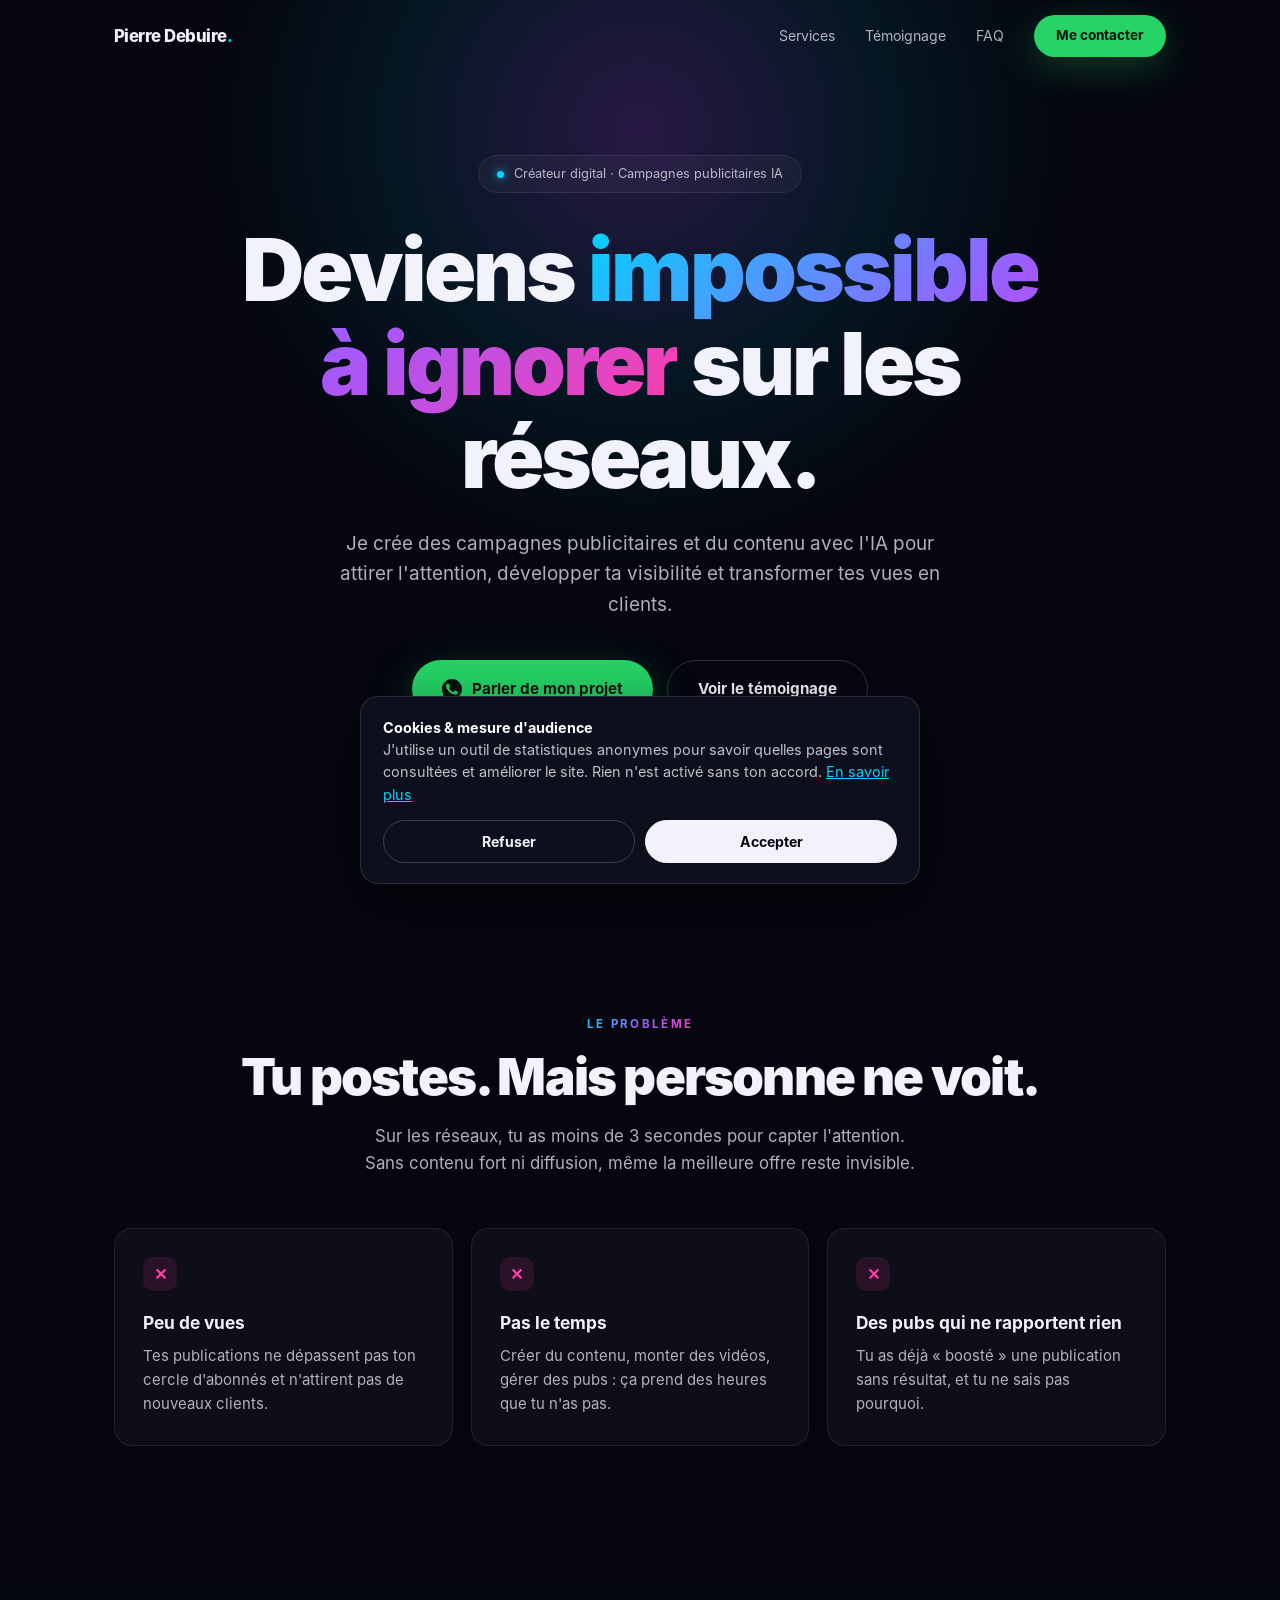
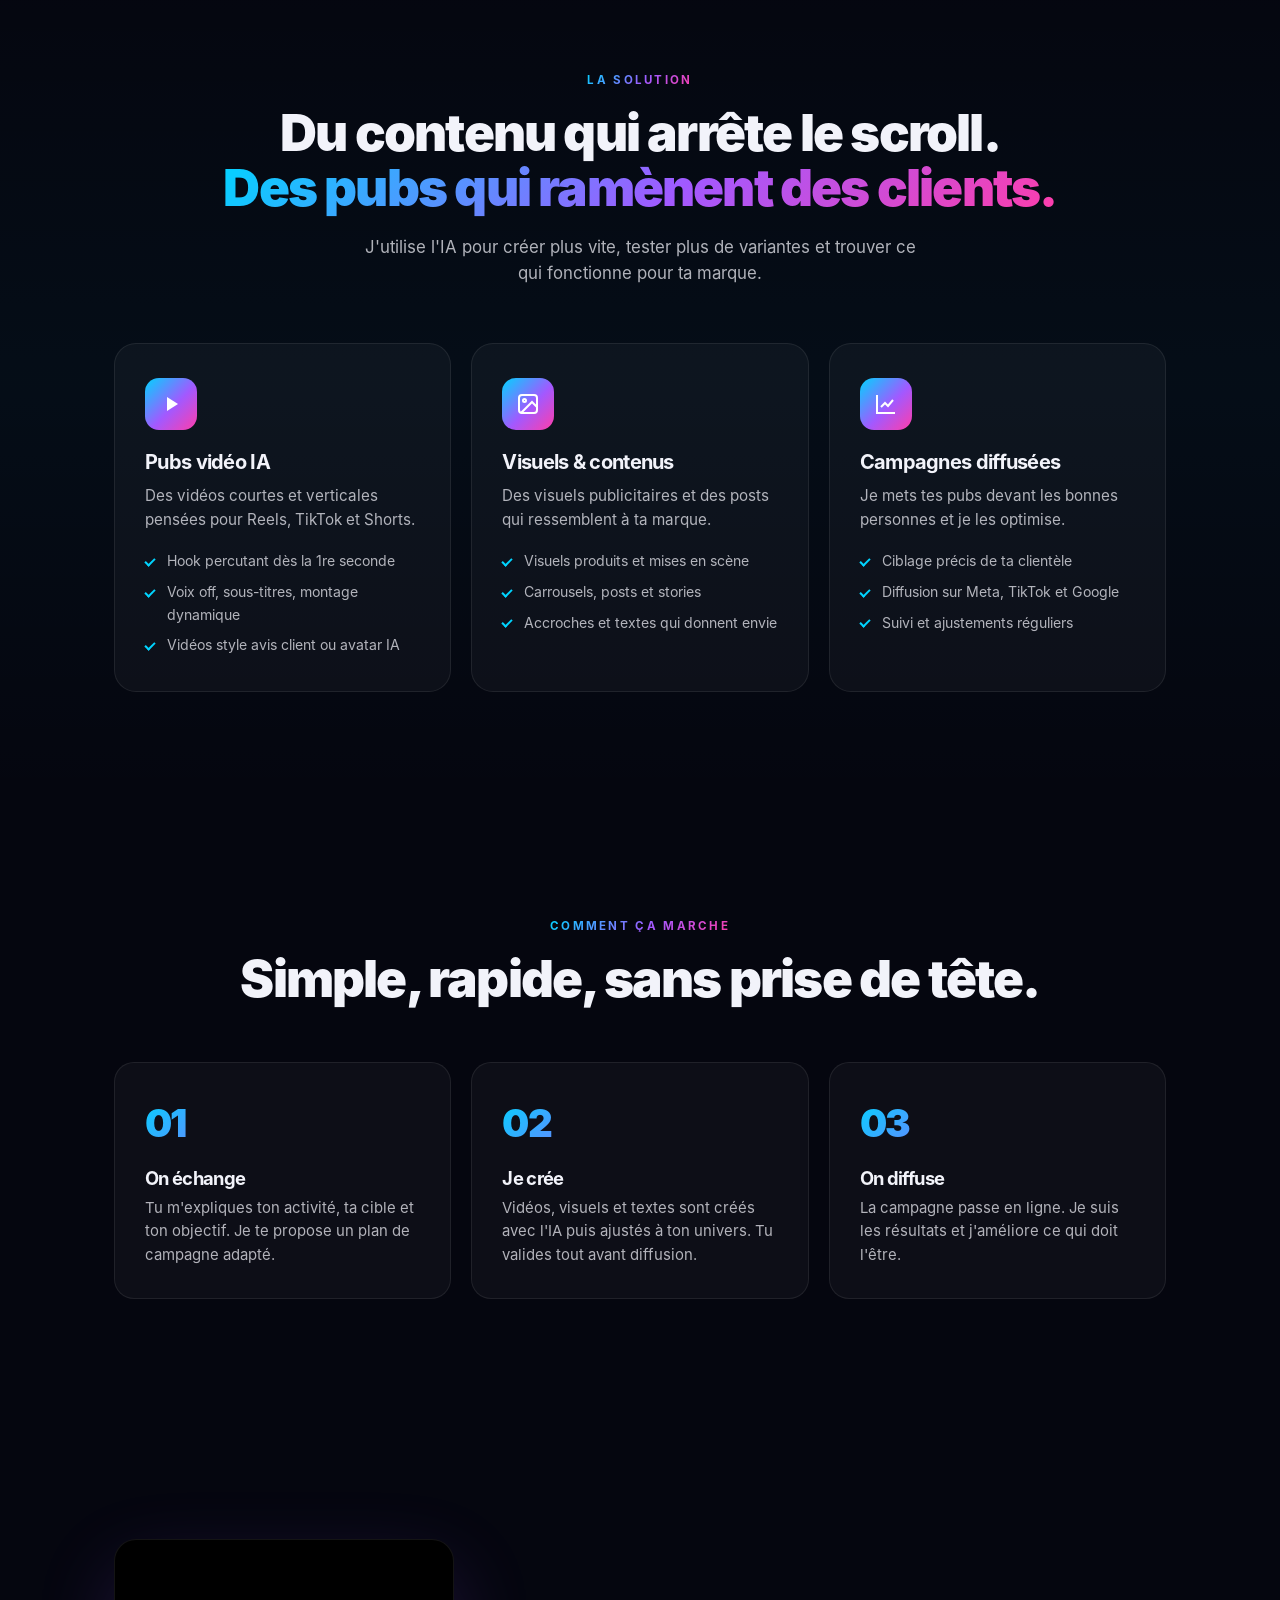
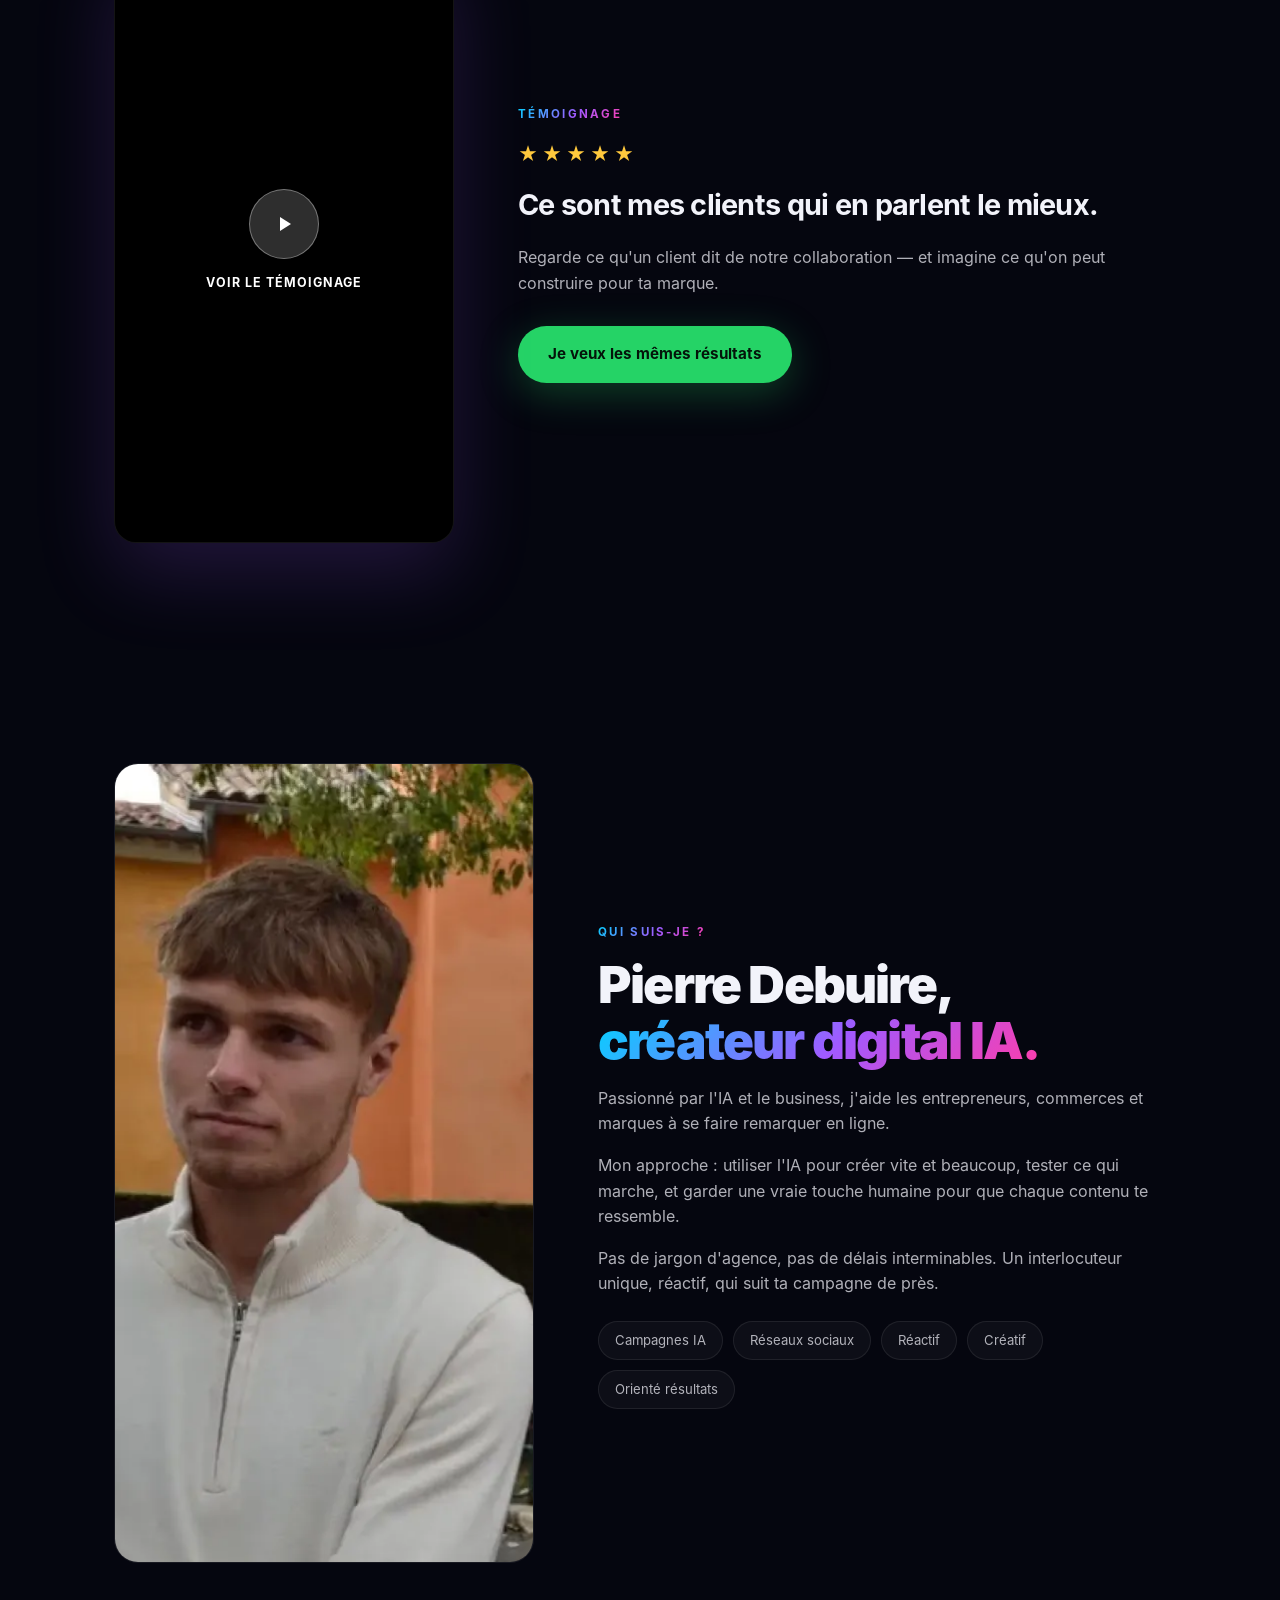
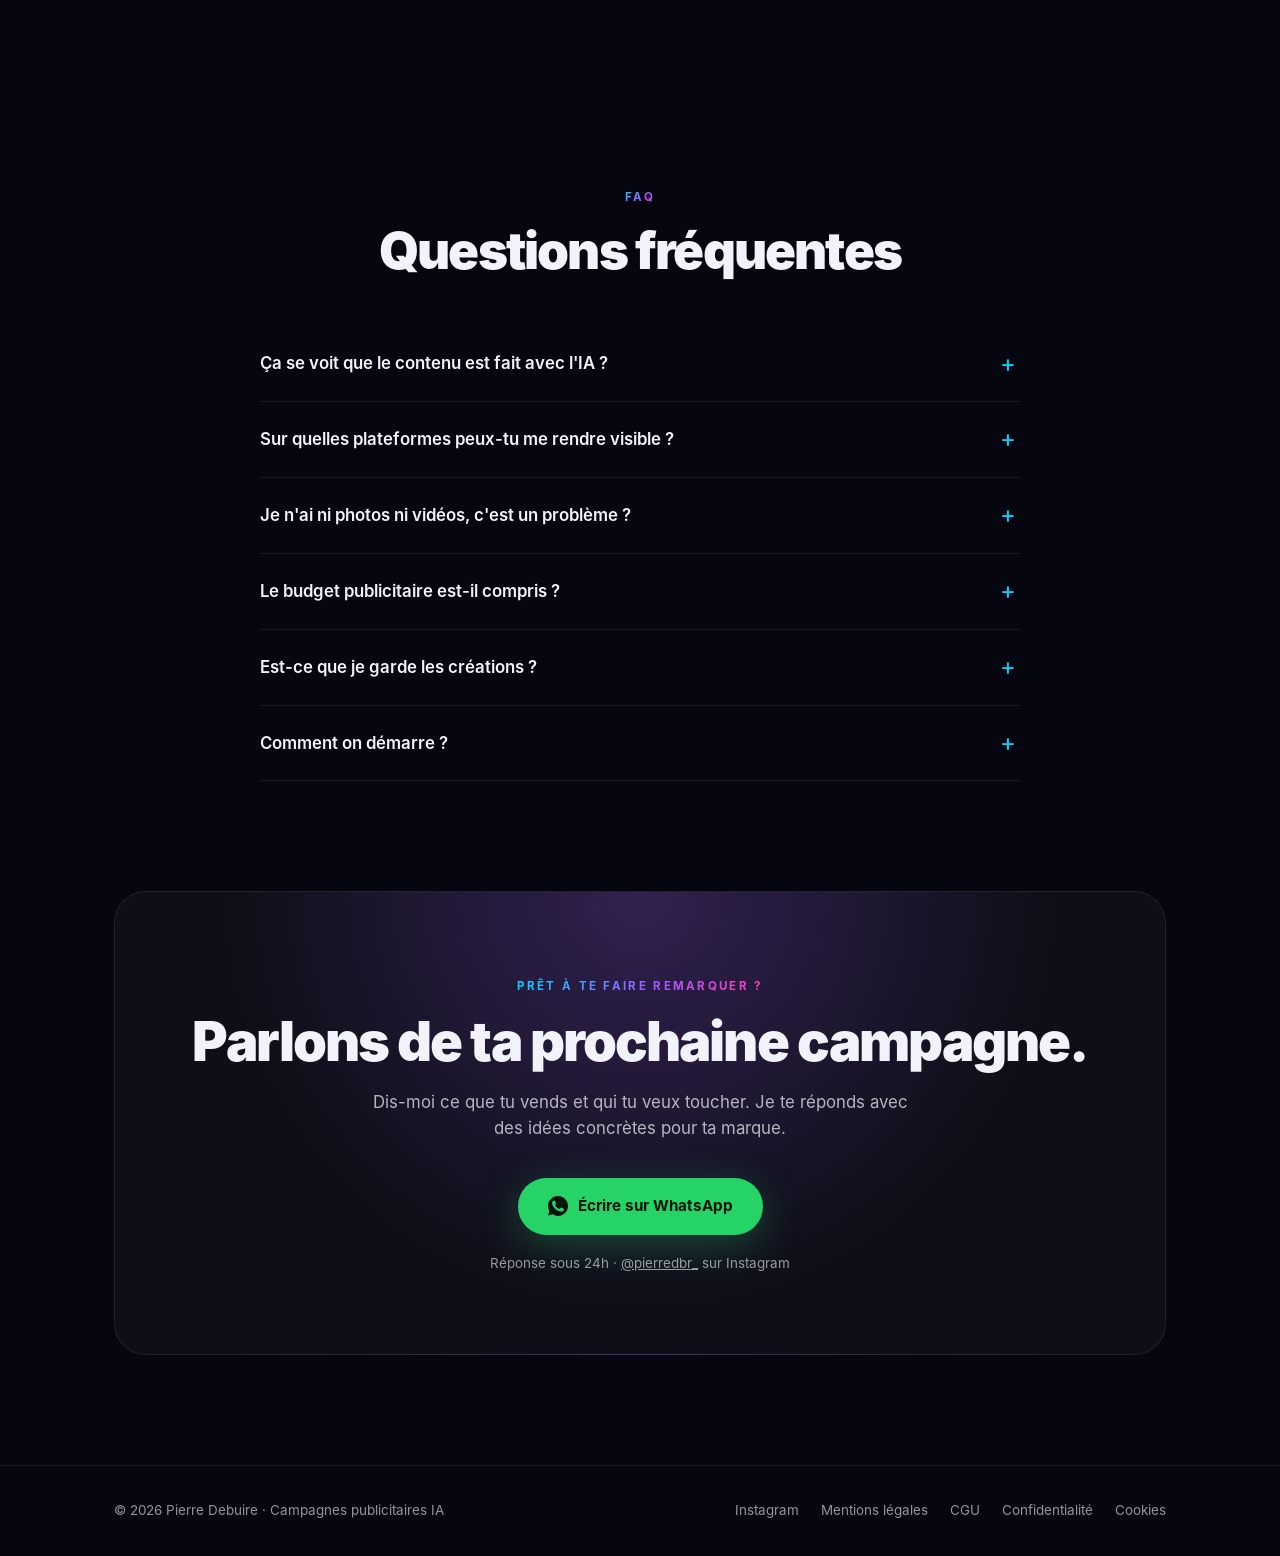
==== commit 59689bbe: "Audit qualité : RGPD, CGU, cookies, SEO, favicon, 404, perf, sécurité - Pages dédiées : mentions lég" ====
--- a/index.html
+++ b/index.html
@@ -3,7 +3,7 @@
 <head>
 <meta charset="UTF-8">
 <meta name="viewport" content="width=device-width, initial-scale=1.0">
-<title>Pierre Debuire — Campagnes publicitaires IA & visibilité sur les réseaux</title>
+<title>Pierre Debuire — Campagnes publicitaires IA</title>
 <meta name="description" content="Créateur digital spécialisé en campagnes publicitaires IA. Vidéos, visuels et campagnes pour développer ta visibilité sur Instagram, TikTok, Facebook et en ligne.">
 <meta name="robots" content="index, follow">
 <link rel="canonical" href="https://pierredigital.agency/">
@@ -13,12 +13,22 @@
 <meta property="og:title" content="Pierre Debuire — Campagnes publicitaires IA">
 <meta property="og:description" content="Des campagnes pub et du contenu créés avec l'IA pour devenir impossible à ignorer sur les réseaux.">
 <meta property="og:image" content="https://pierredigital.agency/og-image.jpg">
+<meta property="og:image:width" content="1200">
+<meta property="og:image:height" content="630">
+<meta property="og:image:alt" content="Pierre Debuire — Deviens impossible à ignorer sur les réseaux">
+<meta property="og:site_name" content="Pierre Debuire">
 <meta property="og:locale" content="fr_FR">
 <meta name="twitter:card" content="summary_large_image">
 <meta name="twitter:site" content="@pierredbr_">
 <meta name="twitter:title" content="Pierre Debuire — Campagnes publicitaires IA">
 <meta name="twitter:description" content="Des campagnes pub et du contenu créés avec l'IA pour devenir impossible à ignorer sur les réseaux.">
 <meta name="twitter:image" content="https://pierredigital.agency/og-image.jpg">
+<meta name="twitter:image:alt" content="Pierre Debuire — Deviens impossible à ignorer sur les réseaux">
+<meta name="theme-color" content="#05060f">
+<link rel="icon" href="/favicon.ico" sizes="32x32">
+<link rel="icon" href="/favicon.svg" type="image/svg+xml">
+<link rel="apple-touch-icon" href="/apple-touch-icon.png">
+<link rel="manifest" href="/site.webmanifest">
 
 <script type="application/ld+json">
 {
@@ -48,16 +58,21 @@
 }
 </script>
 
-<link rel="preconnect" href="https://fonts.googleapis.com">
-<link rel="preconnect" href="https://fonts.gstatic.com" crossorigin>
-<link href="https://fonts.googleapis.com/css2?family=Inter:wght@300;400;500;600;700;800;900&display=swap" rel="stylesheet">
+<link rel="preload" href="/fonts/inter-400.woff2" as="font" type="font/woff2" crossorigin>
+<link rel="preload" href="/fonts/inter-900.woff2" as="font" type="font/woff2" crossorigin>
+<script src="/consent.js" defer></script>
 <style>
+@font-face{font-family:'Inter';font-style:normal;font-weight:400;font-display:swap;src:url(/fonts/inter-400.woff2) format('woff2')}
+@font-face{font-family:'Inter';font-style:normal;font-weight:500 600;font-display:swap;src:url(/fonts/inter-600.woff2) format('woff2')}
+@font-face{font-family:'Inter';font-style:normal;font-weight:700;font-display:swap;src:url(/fonts/inter-700.woff2) format('woff2')}
+@font-face{font-family:'Inter';font-style:normal;font-weight:800;font-display:swap;src:url(/fonts/inter-800.woff2) format('woff2')}
+@font-face{font-family:'Inter';font-style:normal;font-weight:900;font-display:swap;src:url(/fonts/inter-900.woff2) format('woff2')}
 :root{
   --bg:#05060f;
   --card:rgba(255,255,255,.035);
   --text:#f2f3fa;
   --muted:rgba(242,243,250,.72);
-  --dim:rgba(242,243,250,.5);
+  --dim:rgba(242,243,250,.6);
   --border:rgba(255,255,255,.08);
   --cyan:#00d4ff;
   --purple:#a259ff;
@@ -154,6 +169,7 @@
 
 /* About */
 .about{display:grid;grid-template-columns:minmax(0,420px) 1fr;gap:64px;align-items:center}
+.about picture{display:block}
 .about img{border-radius:24px;aspect-ratio:1;object-fit:cover;width:100%;border:1px solid var(--border)}
 .about p{color:var(--muted);margin-bottom:16px}
 .tags{display:flex;flex-wrap:wrap;gap:10px;margin-top:24px}
@@ -179,7 +195,7 @@
 /* Footer */
 footer{border-top:1px solid var(--border);padding:34px 0}
 .foot{display:flex;justify-content:space-between;align-items:center;flex-wrap:wrap;gap:16px;font-size:.84rem;color:var(--dim)}
-.foot nav{position:static;display:flex;gap:22px;border:0}
+.foot nav{position:static;display:flex;flex-wrap:wrap;gap:12px 22px;border:0}
 .foot a:hover{color:#fff}
 
 /* Sticky mobile CTA */
@@ -187,14 +203,9 @@
 .sticky.on{opacity:1;transform:none;pointer-events:auto}
 @media(max-width:600px){.btn.sticky{left:16px;right:16px;width:auto}}
 
-/* Legal modal */
-#legal{position:fixed;inset:0;z-index:100;background:rgba(0,0,0,.7);display:none;align-items:center;justify-content:center;padding:20px}
-#legal.open{display:flex}
-.legal-box{background:#0d0f1c;border:1px solid var(--border);border-radius:20px;max-width:620px;width:100%;max-height:85vh;overflow:auto;padding:32px}
-.legal-head{display:flex;justify-content:space-between;align-items:center;margin-bottom:20px}
-.legal-head button{background:none;border:0;color:var(--text);font-size:1.3rem;cursor:pointer}
-.legal-box h3{font-size:1rem;margin:20px 0 6px}
-.legal-box p{color:var(--muted);font-size:.9rem}
+.foot button{background:none;border:0;color:inherit;font:inherit;cursor:pointer;padding:0}
+.foot button:hover{color:#fff}
+a:focus-visible,button:focus-visible,summary:focus-visible,[role=button]:focus-visible{outline:2px solid var(--cyan);outline-offset:3px}
 
 /* Reveal */
 .r{opacity:0;transform:translateY(24px);transition:opacity .8s var(--ease),transform .8s var(--ease)}
@@ -218,6 +229,7 @@
   </div>
 </nav>
 
+<main>
 <!-- HERO -->
 <section id="hero">
   <div class="wrap hero-in">
@@ -319,7 +331,7 @@
 <!-- À PROPOS -->
 <section id="pierre">
   <div class="wrap about">
-    <img src="pierre.jpg" alt="Pierre Debuire — créateur digital, campagnes publicitaires IA" class="r" loading="lazy" decoding="async" width="800" height="800">
+    <picture class="r"><source srcset="pierre.webp" type="image/webp"><img src="pierre.jpg" alt="Portrait de Pierre Debuire, créateur digital spécialisé en campagnes publicitaires IA" loading="lazy" decoding="async" width="800" height="800"></picture>
     <div class="r">
       <div class="label">Qui suis-je ?</div>
       <h2>Pierre Debuire,<br><span class="gt">créateur digital IA.</span></h2>
@@ -365,13 +377,17 @@
   </div>
 </section>
 
+</main>
+
 <footer>
   <div class="wrap foot">
     <span>© 2026 Pierre Debuire · Campagnes publicitaires IA</span>
     <nav>
       <a href="https://instagram.com/pierredbr_" target="_blank" rel="noopener">Instagram</a>
-      <a href="#" onclick="openLegal('mentions');return false">Mentions légales</a>
-      <a href="#" onclick="openLegal('privacy');return false">Confidentialité</a>
+      <a href="/mentions-legales">Mentions légales</a>
+      <a href="/cgu">CGU</a>
+      <a href="/confidentialite">Confidentialité</a>
+      <button type="button" onclick="openCookieSettings()">Cookies</button>
     </nav>
   </div>
 </footer>
@@ -381,18 +397,8 @@
   Parler de mon projet
 </a>
 
-<div id="legal" role="dialog" aria-modal="true" aria-labelledby="legalTitle" onclick="if(event.target===this)closeLegal()">
-  <div class="legal-box">
-    <div class="legal-head"><h2 id="legalTitle" style="font-size:1.3rem;margin:0">Mentions légales</h2><button onclick="closeLegal()" aria-label="Fermer">✕</button></div>
-    <div id="legalBody"></div>
-  </div>
-</div>
-
 <script>
-function track(event, props){
-  if(typeof window.plausible==='function') window.plausible(event, props?{props}:undefined);
-  if(typeof window.gtag==='function') window.gtag('event', event, props||{});
-}
+window.track=window.track||function(){};
 
 const nav=document.getElementById('nav'), sticky=document.getElementById('sticky'), hero=document.getElementById('hero');
 function onScroll(){
@@ -408,7 +414,7 @@
   const box=document.getElementById('temoVid');
   if(box.querySelector('iframe'))return;
   const f=document.createElement('iframe');
-  f.src='https://www.youtube.com/embed/KajcdT785sY?autoplay=1&rel=0&playsinline=1';
+  f.src='https://www.youtube-nocookie.com/embed/KajcdT785sY?autoplay=1&rel=0&playsinline=1';
   f.title='Témoignage client — Pierre Debuire';
   f.allow='accelerometer; autoplay; clipboard-write; encrypted-media; gyroscope; picture-in-picture; fullscreen';
   f.allowFullscreen=true;
@@ -418,41 +424,6 @@
   track('play_temoignage');
 }
 
-const LEGAL={
-  mentions:`
-    <h3>Éditeur du site</h3>
-    <p>Pierre Debuire<br>Email : pierredebuire1@gmail.com<br>Instagram : @pierredbr_<br>Téléphone : +33 6 16 20 64 64</p>
-    <h3>Hébergement</h3>
-    <p>Vercel Inc. — 340 Pine Street, Suite 701, San Francisco, CA 94104, USA<br><a href="https://vercel.com" target="_blank" rel="noopener">vercel.com</a></p>
-    <h3>Directeur de publication</h3>
-    <p>Pierre Debuire</p>
-    <h3>Propriété intellectuelle</h3>
-    <p>L'ensemble du contenu de ce site (textes, images, code) est la propriété exclusive de Pierre Debuire, sauf mention contraire. Toute reproduction est interdite sans autorisation préalable.</p>
-    <h3>Responsabilité</h3>
-    <p>Les informations présentes sur ce site sont fournies à titre indicatif. Pierre Debuire ne saurait être tenu responsable des éventuelles erreurs ou omissions.</p>`,
-  privacy:`
-    <h3>Responsable du traitement</h3>
-    <p>Pierre Debuire — pierredebuire1@gmail.com</p>
-    <h3>Données collectées</h3>
-    <p>Ce site ne comporte pas de formulaire. Les échanges se font via WhatsApp ou Instagram : les informations que tu y transmets (nom, numéro, message) sont utilisées uniquement pour répondre à ta demande.</p>
-    <h3>Durée de conservation</h3>
-    <p>Les données sont conservées pendant 3 ans à compter du dernier contact, puis supprimées.</p>
-    <h3>Tes droits</h3>
-    <p>Conformément au RGPD, tu disposes d'un droit d'accès, de rectification, d'effacement et de portabilité. Pour l'exercer : pierredebuire1@gmail.com</p>
-    <h3>Cookies</h3>
-    <p>Ce site n'utilise pas de cookies publicitaires. La vidéo YouTube n'est chargée que si tu cliques dessus.</p>`
-};
-function openLegal(type){
-  document.getElementById('legalTitle').textContent=type==='mentions'?'Mentions légales':'Politique de confidentialité';
-  document.getElementById('legalBody').innerHTML=LEGAL[type];
-  document.getElementById('legal').classList.add('open');
-  document.body.style.overflow='hidden';
-}
-function closeLegal(){
-  document.getElementById('legal').classList.remove('open');
-  document.body.style.overflow='';
-}
-addEventListener('keydown',e=>{if(e.key==='Escape')closeLegal()});
 </script>
 </body>
 </html>
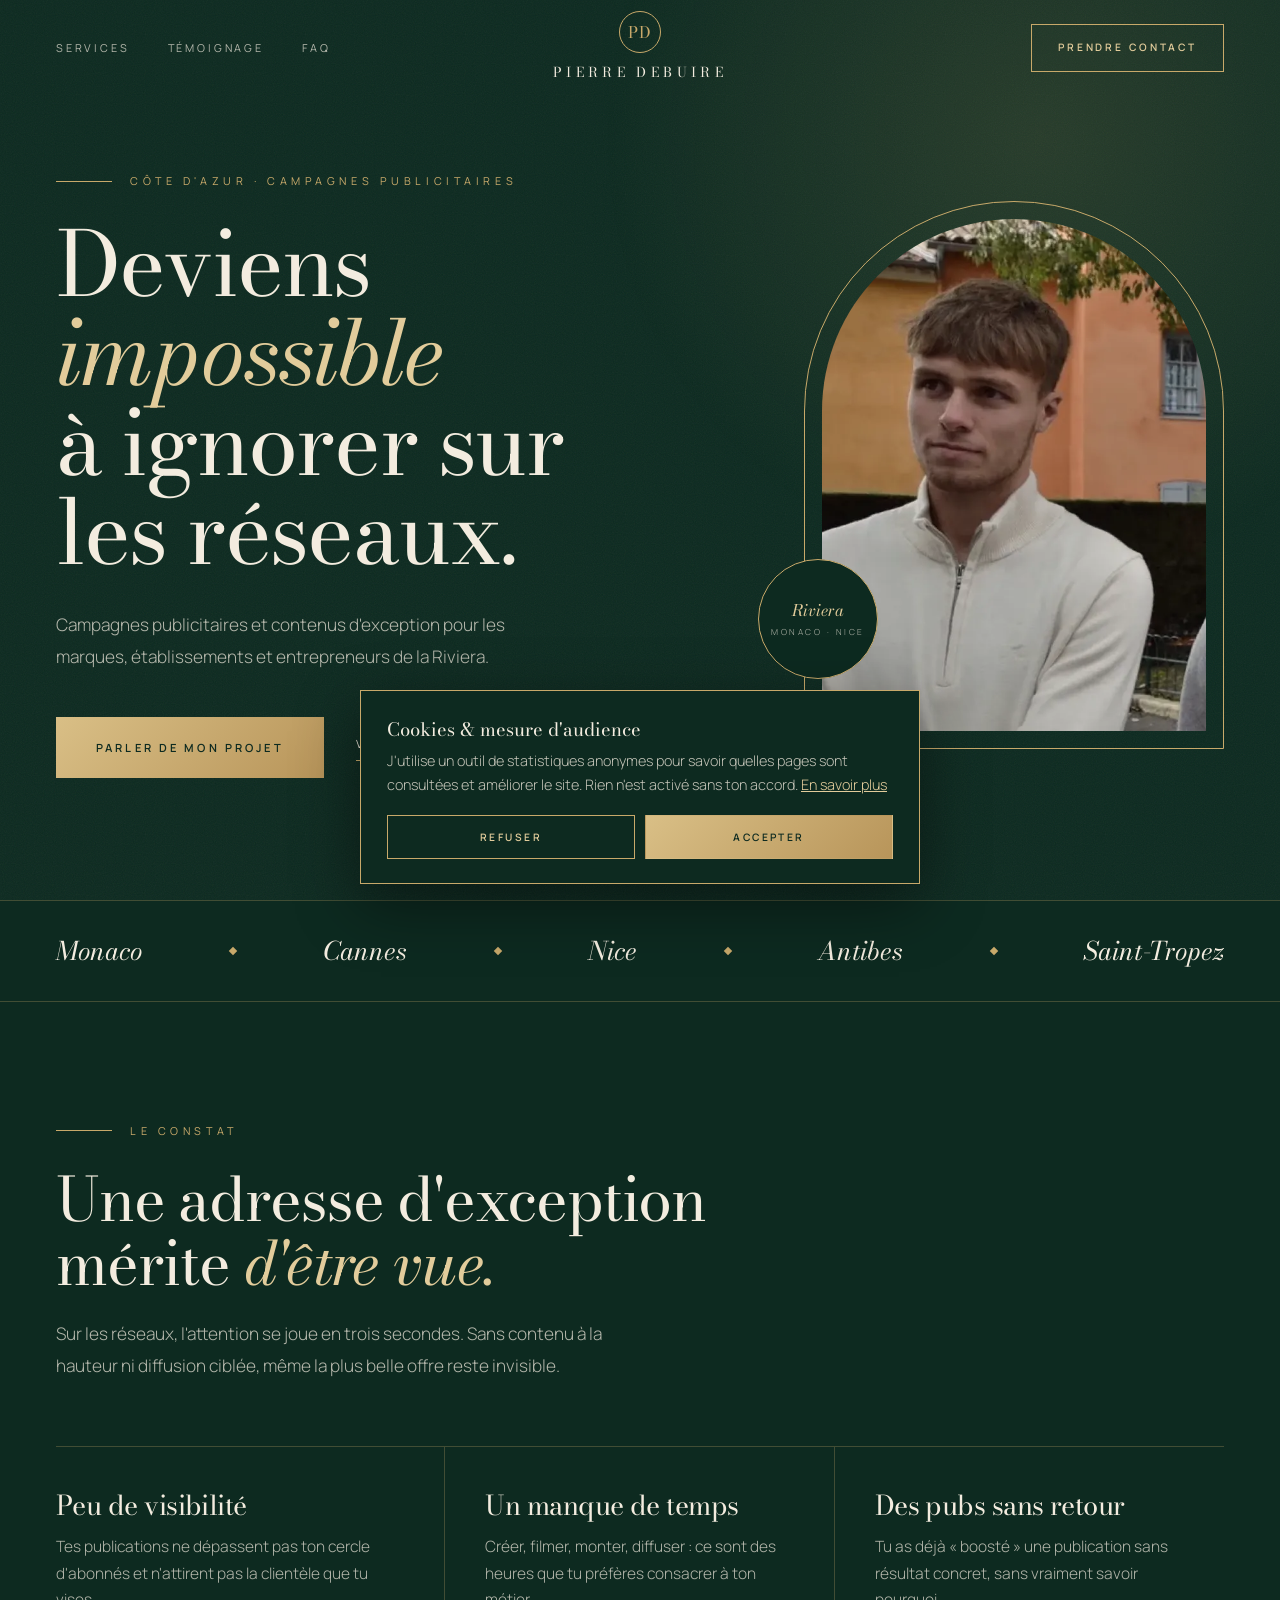
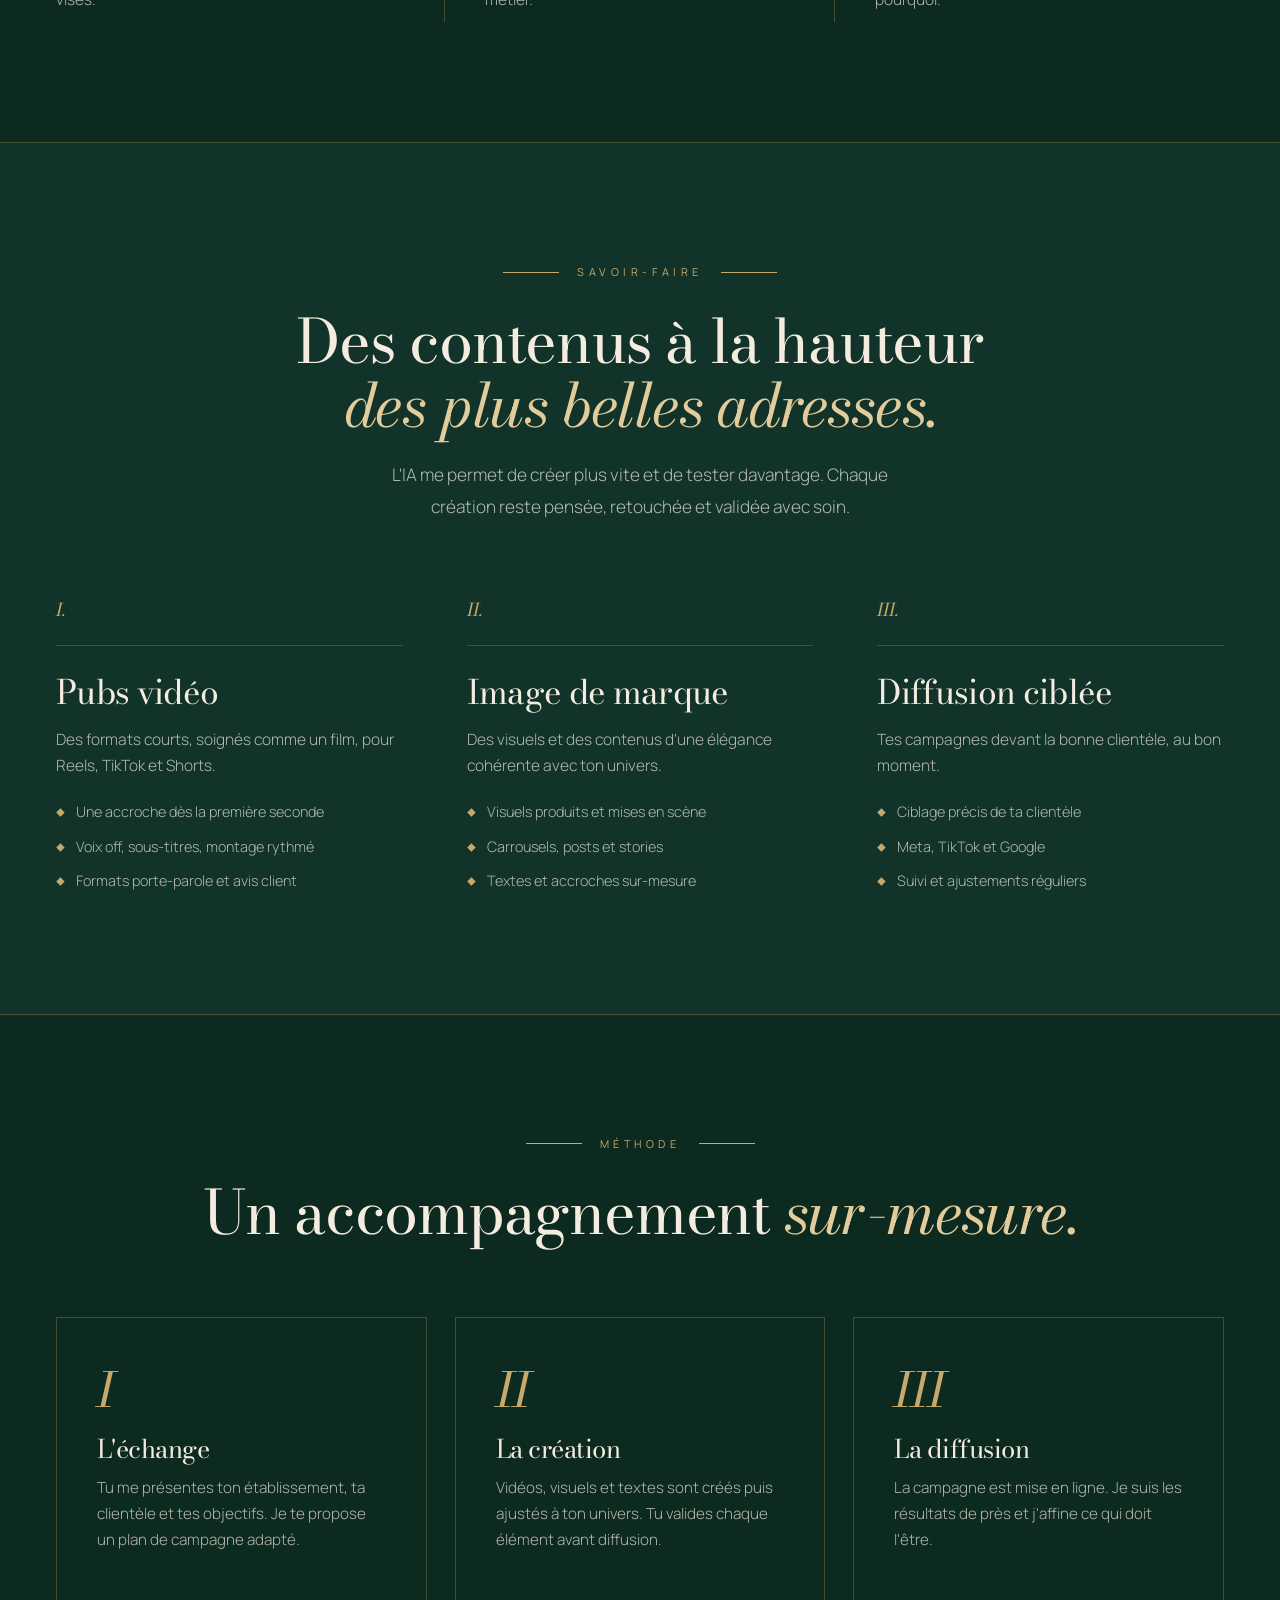
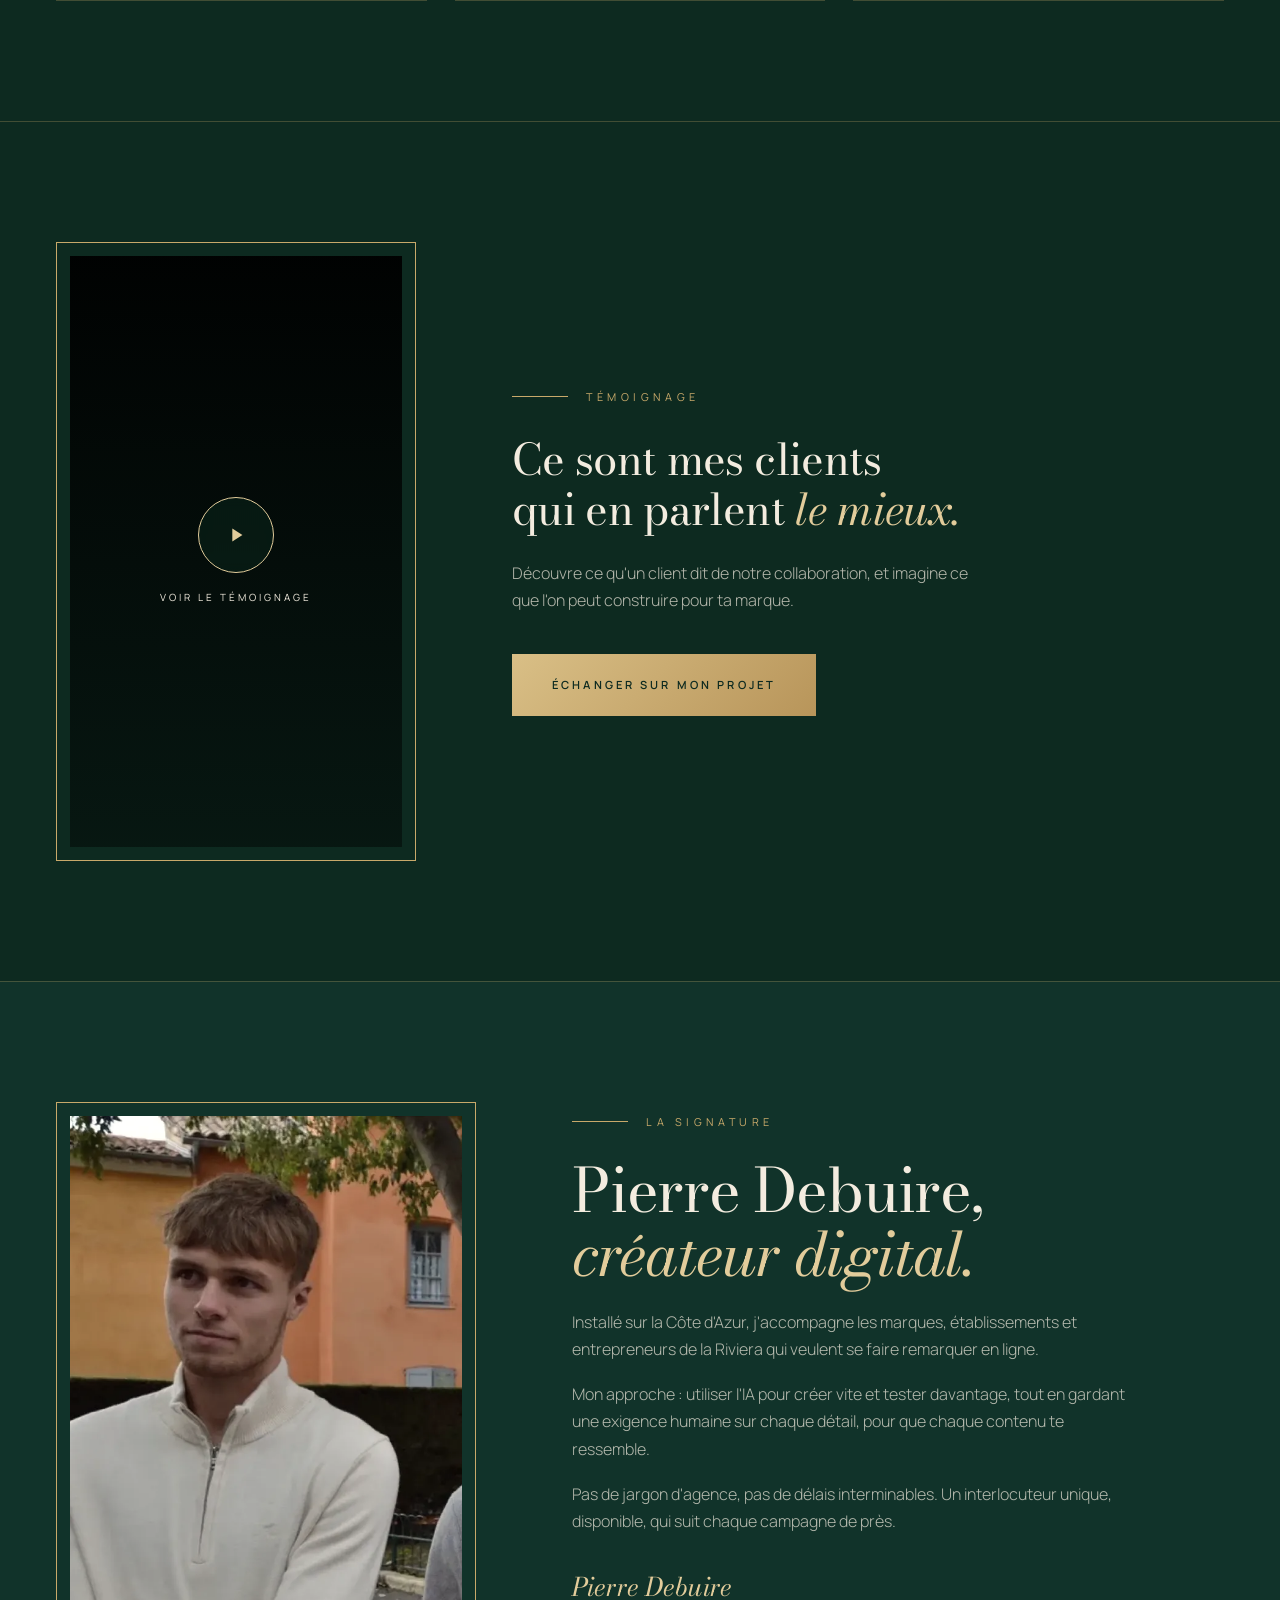
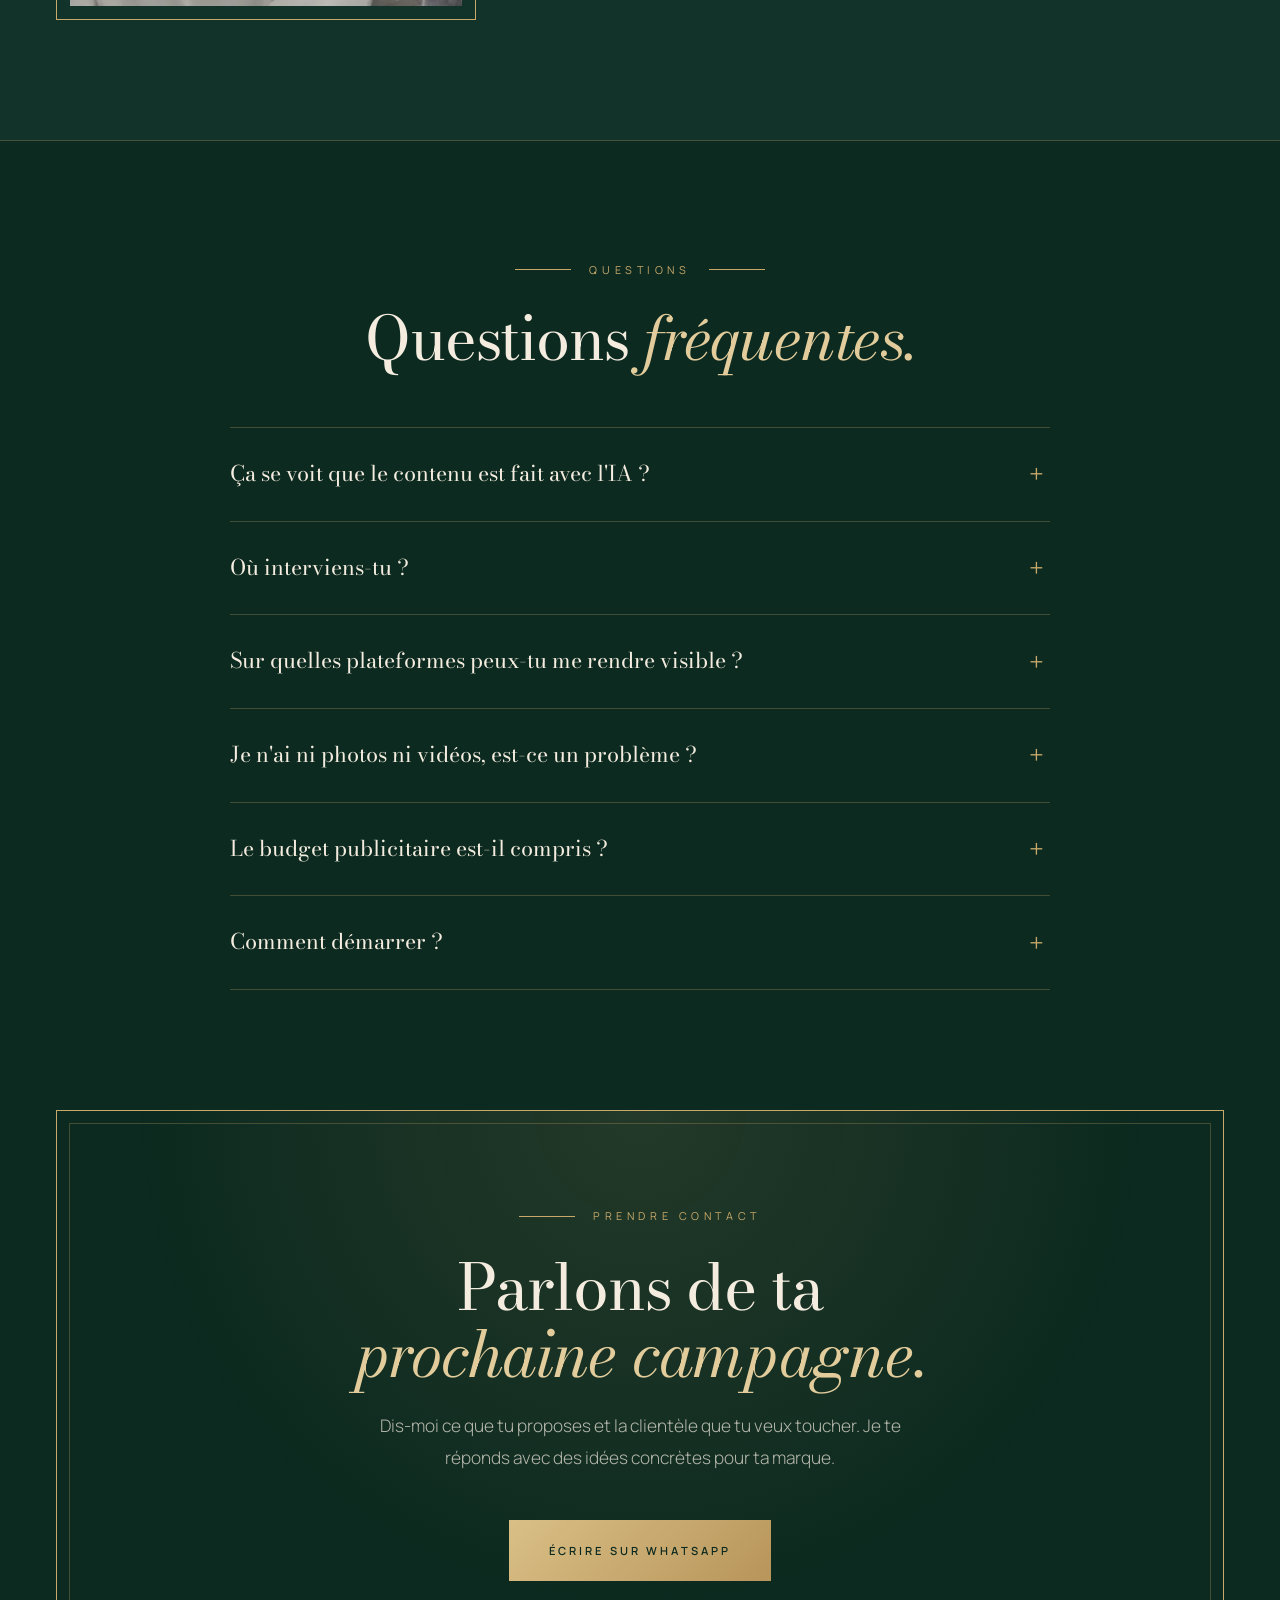
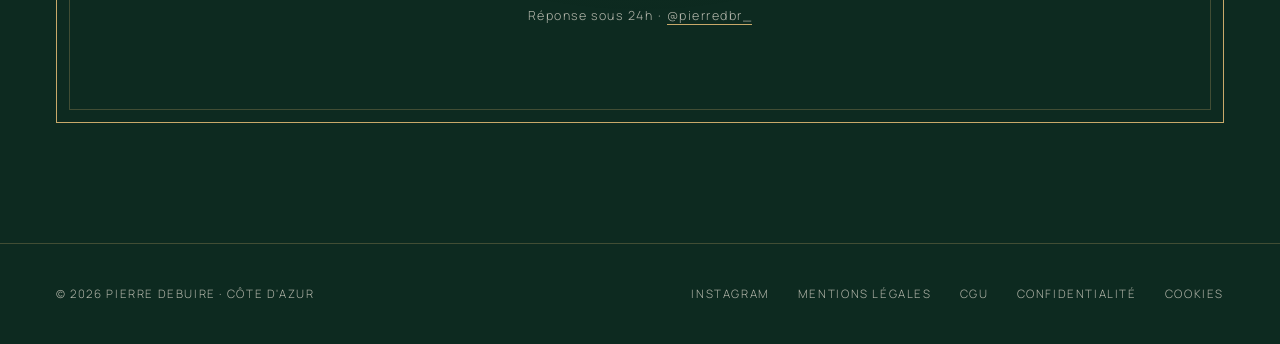
==== commit 91129d39: "Nouvelle DA luxe « Émeraude » — Côte d'Azur - Palette vert émeraude profond, or champagne et ivoire," ====
--- a/index.html
+++ b/index.html
@@ -3,15 +3,15 @@
 <head>
 <meta charset="UTF-8">
 <meta name="viewport" content="width=device-width, initial-scale=1.0">
-<title>Pierre Debuire — Campagnes publicitaires IA</title>
-<meta name="description" content="Créateur digital spécialisé en campagnes publicitaires IA. Vidéos, visuels et campagnes pour développer ta visibilité sur Instagram, TikTok, Facebook et en ligne.">
+<title>Pierre Debuire — Campagnes publicitaires, Côte d'Azur</title>
+<meta name="description" content="Campagnes publicitaires et contenus d'exception pour les marques et établissements de la Côte d'Azur : Monaco, Cannes, Nice, Antibes, Saint-Tropez.">
 <meta name="robots" content="index, follow">
 <link rel="canonical" href="https://pierredigital.agency/">
 
 <meta property="og:type" content="website">
 <meta property="og:url" content="https://pierredigital.agency/">
-<meta property="og:title" content="Pierre Debuire — Campagnes publicitaires IA">
-<meta property="og:description" content="Des campagnes pub et du contenu créés avec l'IA pour devenir impossible à ignorer sur les réseaux.">
+<meta property="og:title" content="Pierre Debuire — Campagnes publicitaires, Côte d'Azur">
+<meta property="og:description" content="Campagnes publicitaires et contenus d'exception pour les marques, établissements et entrepreneurs de la Riviera.">
 <meta property="og:image" content="https://pierredigital.agency/og-image.jpg">
 <meta property="og:image:width" content="1200">
 <meta property="og:image:height" content="630">
@@ -20,11 +20,11 @@
 <meta property="og:locale" content="fr_FR">
 <meta name="twitter:card" content="summary_large_image">
 <meta name="twitter:site" content="@pierredbr_">
-<meta name="twitter:title" content="Pierre Debuire — Campagnes publicitaires IA">
-<meta name="twitter:description" content="Des campagnes pub et du contenu créés avec l'IA pour devenir impossible à ignorer sur les réseaux.">
+<meta name="twitter:title" content="Pierre Debuire — Campagnes publicitaires, Côte d'Azur">
+<meta name="twitter:description" content="Campagnes publicitaires et contenus d'exception pour les marques, établissements et entrepreneurs de la Riviera.">
 <meta name="twitter:image" content="https://pierredigital.agency/og-image.jpg">
 <meta name="twitter:image:alt" content="Pierre Debuire — Deviens impossible à ignorer sur les réseaux">
-<meta name="theme-color" content="#05060f">
+<meta name="theme-color" content="#0d2a20">
 <link rel="icon" href="/favicon.ico" sizes="32x32">
 <link rel="icon" href="/favicon.svg" type="image/svg+xml">
 <link rel="apple-touch-icon" href="/apple-touch-icon.png">
@@ -40,191 +40,234 @@
       "name":"Pierre Debuire",
       "url":"https://pierredigital.agency",
       "sameAs":["https://instagram.com/pierredbr_","https://wa.me/33616206464"],
-      "jobTitle":"Créateur digital — Campagnes publicitaires IA",
+      "jobTitle":"Créateur digital — Campagnes publicitaires",
       "knowsAbout":["Publicité en ligne","Intelligence artificielle générative","Réseaux sociaux","Meta Ads","TikTok Ads","Création de contenu"]
     },
     {
       "@type":"ProfessionalService",
       "@id":"https://pierredigital.agency/#business",
-      "name":"Pierre Debuire — Campagnes Publicitaires IA",
+      "name":"Pierre Debuire — Campagnes publicitaires",
       "url":"https://pierredigital.agency",
       "telephone":"+33616206464",
-      "address":{"@type":"PostalAddress","addressCountry":"FR"},
+      "address":{"@type":"PostalAddress","addressRegion":"Provence-Alpes-Côte d'Azur","addressCountry":"FR"},
       "founder":{"@id":"https://pierredigital.agency/#person"},
-      "description":"Campagnes publicitaires et contenus créés avec l'IA pour développer la visibilité des marques sur les réseaux sociaux et en ligne.",
-      "areaServed":"FR"
+      "description":"Campagnes publicitaires et contenus pour développer la visibilité des marques et établissements de la Côte d'Azur sur les réseaux sociaux et en ligne.",
+      "areaServed":[{"@type":"City","name":"Monaco"},{"@type":"City","name":"Cannes"},{"@type":"City","name":"Nice"},{"@type":"City","name":"Antibes"},{"@type":"City","name":"Saint-Tropez"}]
     }
   ]
 }
 </script>
 
-<link rel="preload" href="/fonts/inter-400.woff2" as="font" type="font/woff2" crossorigin>
-<link rel="preload" href="/fonts/inter-900.woff2" as="font" type="font/woff2" crossorigin>
+<link rel="preload" href="/fonts/bodoni-400.woff2" as="font" type="font/woff2" crossorigin>
+<link rel="preload" href="/fonts/manrope-300.woff2" as="font" type="font/woff2" crossorigin>
 <script src="/consent.js" defer></script>
 <style>
-@font-face{font-family:'Inter';font-style:normal;font-weight:400;font-display:swap;src:url(/fonts/inter-400.woff2) format('woff2')}
-@font-face{font-family:'Inter';font-style:normal;font-weight:500 600;font-display:swap;src:url(/fonts/inter-600.woff2) format('woff2')}
-@font-face{font-family:'Inter';font-style:normal;font-weight:700;font-display:swap;src:url(/fonts/inter-700.woff2) format('woff2')}
-@font-face{font-family:'Inter';font-style:normal;font-weight:800;font-display:swap;src:url(/fonts/inter-800.woff2) format('woff2')}
-@font-face{font-family:'Inter';font-style:normal;font-weight:900;font-display:swap;src:url(/fonts/inter-900.woff2) format('woff2')}
+@font-face{font-family:'Bodoni Moda';font-style:normal;font-weight:400;font-display:swap;src:url(/fonts/bodoni-400.woff2) format('woff2')}
+@font-face{font-family:'Bodoni Moda';font-style:italic;font-weight:400;font-display:swap;src:url(/fonts/bodoni-400-italic.woff2) format('woff2')}
+@font-face{font-family:'Manrope';font-style:normal;font-weight:300;font-display:swap;src:url(/fonts/manrope-300.woff2) format('woff2')}
+@font-face{font-family:'Manrope';font-style:normal;font-weight:400;font-display:swap;src:url(/fonts/manrope-400.woff2) format('woff2')}
+@font-face{font-family:'Manrope';font-style:normal;font-weight:600;font-display:swap;src:url(/fonts/manrope-600.woff2) format('woff2')}
 :root{
-  --bg:#05060f;
-  --card:rgba(255,255,255,.035);
-  --text:#f2f3fa;
-  --muted:rgba(242,243,250,.72);
-  --dim:rgba(242,243,250,.6);
-  --border:rgba(255,255,255,.08);
-  --cyan:#00d4ff;
-  --purple:#a259ff;
-  --pink:#ff3daa;
-  --wa:#25d366;
-  --grad:linear-gradient(135deg,var(--cyan),var(--purple) 55%,var(--pink));
+  --g:#0d2a20;
+  --g2:#11332a;
+  --gold:#c8a96a;
+  --gold2:#e2cc9b;
+  --ivory:#f3ecdf;
+  --mute:rgba(243,236,223,.72);
+  --line:rgba(200,169,106,.28);
+  --serif:'Bodoni Moda',Didot,'Times New Roman',serif;
+  --sans:'Manrope',-apple-system,BlinkMacSystemFont,sans-serif;
   --ease:cubic-bezier(.16,1,.3,1);
 }
 *,*::before,*::after{margin:0;padding:0;box-sizing:border-box}
 html{scroll-behavior:smooth}
-body{font-family:'Inter',-apple-system,BlinkMacSystemFont,sans-serif;background:var(--bg);color:var(--text);line-height:1.6;-webkit-font-smoothing:antialiased;overflow-x:hidden}
+body{font-family:var(--sans);font-weight:300;background:var(--g);color:var(--ivory);line-height:1.7;-webkit-font-smoothing:antialiased;overflow-x:hidden}
+body::before{content:'';position:fixed;inset:0;pointer-events:none;z-index:0;opacity:.06;background-image:url("data:image/svg+xml,%3Csvg xmlns='http://www.w3.org/2000/svg' width='160' height='160'%3E%3Cfilter id='n'%3E%3CfeTurbulence type='fractalNoise' baseFrequency='.9' numOctaves='3'/%3E%3C/filter%3E%3Crect width='100%25' height='100%25' filter='url(%23n)'/%3E%3C/svg%3E")}
 a{color:inherit;text-decoration:none}
 img{max-width:100%;display:block}
-.wrap{max-width:1100px;margin:0 auto;padding:0 24px}
-section{padding:110px 0}
-.label{display:inline-block;font-size:.72rem;font-weight:700;letter-spacing:.2em;text-transform:uppercase;background:var(--grad);-webkit-background-clip:text;background-clip:text;-webkit-text-fill-color:transparent;margin-bottom:16px}
-h1,h2,h3{letter-spacing:-.035em;line-height:1.08}
-h2{font-size:clamp(2rem,4.6vw,3.2rem);font-weight:900;margin-bottom:18px}
-.lead{color:var(--muted);font-size:1.05rem;max-width:560px}
+main,nav,footer{position:relative;z-index:1}
+.wrap{max-width:1280px;margin:0 auto;padding:0 56px}
+section{padding:120px 0}
+.label{display:flex;align-items:center;gap:18px;font-family:var(--sans);font-weight:400;font-size:.68rem;letter-spacing:.42em;text-transform:uppercase;color:var(--gold);margin-bottom:28px}
+.label::before{content:'';width:56px;height:1px;background:var(--gold);flex-shrink:0}
+.center .label{justify-content:center}
+.center .label::after{content:'';width:56px;height:1px;background:var(--gold)}
+h1,h2,h3{font-family:var(--serif);font-weight:400;line-height:1.05;letter-spacing:-.02em}
+h2{font-size:clamp(2.3rem,4.8vw,3.8rem);margin-bottom:22px}
+h1 em,h2 em,h3 em{font-style:italic;color:var(--gold2)}
+.lead{color:var(--mute);font-size:1.08rem;line-height:1.85;max-width:560px}
 .center{text-align:center}
 .center .lead{margin:0 auto}
-.gt{background:var(--grad);-webkit-background-clip:text;background-clip:text;-webkit-text-fill-color:transparent}
+.dia{display:inline-block;width:6px;height:6px;background:var(--gold);transform:rotate(45deg);flex-shrink:0}
 
 /* Buttons */
-.btn{display:inline-flex;align-items:center;justify-content:center;gap:10px;padding:16px 30px;border-radius:100px;font-weight:700;font-size:.95rem;transition:transform .3s var(--ease),box-shadow .3s,background .3s;cursor:pointer;border:none;font-family:inherit}
-.btn:hover{transform:translateY(-2px)}
-.btn-main{background:var(--wa);color:#04140a;box-shadow:0 10px 40px rgba(37,211,102,.28)}
-.btn-main:hover{box-shadow:0 14px 50px rgba(37,211,102,.42)}
-.btn-ghost{background:transparent;color:var(--text);border:1px solid rgba(255,255,255,.18)}
-.btn-ghost:hover{background:rgba(255,255,255,.06)}
+.btn{display:inline-flex;align-items:center;justify-content:center;gap:12px;padding:21px 40px;font-family:var(--sans);font-weight:600;font-size:.7rem;letter-spacing:.28em;text-transform:uppercase;cursor:pointer;border:0;transition:transform .4s var(--ease),box-shadow .4s,filter .3s;white-space:nowrap}
+.btn-gold{background:linear-gradient(135deg,#d9bf86,#b8955a);color:var(--g)}
+.btn-gold:hover{transform:translateY(-2px);box-shadow:0 14px 40px rgba(200,169,106,.25);filter:brightness(1.05)}
+.btn-line{border:1px solid var(--gold);color:var(--gold2);background:transparent}
+.btn-line:hover{background:rgba(200,169,106,.08)}
+.lnk{font-weight:400;font-size:.7rem;letter-spacing:.28em;text-transform:uppercase;border-bottom:1px solid var(--gold);padding-bottom:7px;transition:color .3s}
+.lnk:hover{color:var(--gold2)}
 .btn svg{flex-shrink:0}
 
 /* Nav */
-nav{position:fixed;top:0;left:0;right:0;z-index:50;transition:background .3s,border-color .3s;border-bottom:1px solid transparent}
-nav.scrolled{background:rgba(5,6,15,.82);backdrop-filter:blur(14px);-webkit-backdrop-filter:blur(14px);border-color:var(--border)}
-.nav-in{display:flex;align-items:center;justify-content:space-between;height:72px}
-.logo{font-weight:800;font-size:1.05rem;letter-spacing:-.03em}
-.logo em{font-style:normal;color:var(--cyan)}
-.nav-links{display:flex;align-items:center;gap:30px}
-.nav-links a{font-size:.88rem;color:var(--muted);transition:color .2s}
-.nav-links a:hover{color:#fff}
-.nav-links .btn{padding:10px 22px;font-size:.85rem;color:#04140a}
-@media(max-width:760px){.nav-links a:not(.btn){display:none}}
+nav.top{position:fixed;top:0;left:0;right:0;z-index:50;transition:background .4s,border-color .4s;border-bottom:1px solid transparent}
+nav.top.scrolled{background:rgba(13,42,32,.92);backdrop-filter:blur(12px);-webkit-backdrop-filter:blur(12px);border-color:var(--line)}
+.nav-in{display:grid;grid-template-columns:1fr auto 1fr;align-items:center;height:96px}
+.nav-l{display:flex;gap:38px;font-weight:400;font-size:.68rem;letter-spacing:.26em;text-transform:uppercase;color:var(--mute)}
+.nav-l a:hover{color:var(--ivory)}
+.mono{display:flex;flex-direction:column;align-items:center;gap:8px}
+.mono b{display:grid;place-items:center;width:42px;height:42px;border:1px solid var(--gold);border-radius:50%;font-family:var(--serif);font-weight:400;font-size:1rem;color:var(--gold);letter-spacing:.04em}
+.mono span{font-family:var(--serif);font-size:.85rem;letter-spacing:.32em;text-transform:uppercase}
+.nav-r{display:flex;justify-content:flex-end}
+.nav-r .btn{padding:14px 26px;font-size:.64rem}
 
 /* Hero */
-#hero{min-height:100vh;display:flex;align-items:center;padding:140px 0 90px;position:relative;overflow:hidden}
-#hero::before{content:'';position:absolute;width:900px;height:900px;left:50%;top:-320px;transform:translateX(-50%);background:radial-gradient(circle,rgba(162,89,255,.22),rgba(0,212,255,.08) 40%,transparent 68%);pointer-events:none}
-.hero-in{position:relative;text-align:center;max-width:860px;margin:0 auto}
-.pill{display:inline-flex;align-items:center;gap:10px;padding:8px 18px;border:1px solid var(--border);border-radius:100px;background:var(--card);font-size:.8rem;color:var(--muted);margin-bottom:30px}
-.pill i{width:7px;height:7px;border-radius:50%;background:var(--cyan);box-shadow:0 0 10px var(--cyan)}
-#hero h1{font-size:clamp(2.6rem,7.4vw,5.4rem);font-weight:900;margin-bottom:26px}
-#hero .lead{font-size:clamp(1.02rem,1.8vw,1.18rem);margin:0 auto 40px;max-width:620px}
-.ctas{display:flex;gap:14px;justify-content:center;flex-wrap:wrap}
-.platforms{margin-top:56px;display:flex;gap:12px 28px;justify-content:center;flex-wrap:wrap;color:var(--dim);font-size:.82rem;font-weight:600;letter-spacing:.06em;text-transform:uppercase}
-
-/* Pain */
-.pain-grid{display:grid;grid-template-columns:repeat(auto-fit,minmax(240px,1fr));gap:18px;margin-top:52px}
-.pain{padding:28px;border:1px solid var(--border);border-radius:18px;background:var(--card)}
-.pain b{display:block;font-size:1.08rem;margin-bottom:8px}
-.pain p{color:var(--muted);font-size:.93rem}
-.pain .x{width:34px;height:34px;border-radius:10px;display:grid;place-items:center;background:rgba(255,61,170,.12);color:var(--pink);margin-bottom:18px;font-weight:800}
+#hero{min-height:100vh;display:flex;align-items:center;padding:130px 0 80px;position:relative;overflow:hidden}
+#hero::after{content:'';position:absolute;width:1000px;height:1000px;right:-260px;top:-360px;background:radial-gradient(circle,rgba(200,169,106,.14),transparent 62%);pointer-events:none}
+.hero-in{display:grid;grid-template-columns:1.15fr .85fr;gap:80px;align-items:center;position:relative;z-index:1}
+#hero h1{font-size:clamp(3rem,7vw,6.4rem);line-height:1}
+#hero .lead{margin:32px 0 44px;max-width:480px}
+.ctas{display:flex;gap:32px;align-items:center;flex-wrap:wrap}
+.arch{position:relative;padding:18px;max-width:420px;margin-left:auto;width:100%}
+.arch::before{content:'';position:absolute;inset:0;border:1px solid var(--gold);border-radius:999px 999px 0 0;pointer-events:none}
+.arch img{width:100%;height:auto;aspect-ratio:3/4;object-fit:cover;border-radius:999px 999px 0 0;filter:saturate(.82) sepia(.06)}
+.seal{position:absolute;left:-46px;bottom:70px;width:120px;height:120px;border-radius:50%;background:var(--g);border:1px solid var(--gold);display:flex;flex-direction:column;align-items:center;justify-content:center;text-align:center;font-family:var(--serif);font-style:italic;font-size:1rem;color:var(--gold2);line-height:1.3}
+.seal small{font-family:var(--sans);font-style:normal;font-size:.52rem;letter-spacing:.3em;text-transform:uppercase;color:var(--mute);margin-top:6px}
+
+/* Cities */
+.cities{border-top:1px solid var(--line);border-bottom:1px solid var(--line)}
+.cities .wrap{display:flex;justify-content:space-between;align-items:center;gap:16px;padding-top:28px;padding-bottom:28px;font-family:var(--serif);font-style:italic;font-size:1.6rem}
+
+/* Problème */
+.pain-grid{display:grid;grid-template-columns:repeat(3,1fr);gap:0;margin-top:64px;border-top:1px solid var(--line)}
+.pain{padding:44px 40px 10px 0;border-right:1px solid var(--line)}
+.pain+.pain{padding-left:40px}
+.pain:last-child{border-right:0}
+.pain h3{font-size:1.7rem;margin-bottom:14px}
+.pain p{color:var(--mute);font-size:.97rem}
 
 /* Services */
-#services{background:linear-gradient(180deg,transparent,rgba(0,212,255,.035),transparent)}
-.srv-grid{display:grid;grid-template-columns:repeat(auto-fit,minmax(280px,1fr));gap:20px;margin-top:56px}
-.srv{position:relative;padding:34px 30px;border-radius:22px;border:1px solid var(--border);background:var(--card);overflow:hidden;transition:transform .4s var(--ease),border-color .3s}
-.srv:hover{transform:translateY(-4px);border-color:rgba(255,255,255,.16)}
-.srv-ic{width:52px;height:52px;border-radius:14px;display:grid;place-items:center;margin-bottom:22px;background:var(--grad)}
-.srv h3{font-size:1.25rem;margin-bottom:10px}
-.srv p{color:var(--muted);font-size:.95rem}
-.srv ul{list-style:none;margin-top:18px;display:grid;gap:8px}
-.srv li{font-size:.88rem;color:var(--muted);padding-left:22px;position:relative}
-.srv li::before{content:'';position:absolute;left:0;top:.55em;width:10px;height:6px;border-left:2px solid var(--cyan);border-bottom:2px solid var(--cyan);transform:rotate(-45deg)}
-
-/* Steps */
-.steps{display:grid;grid-template-columns:repeat(auto-fit,minmax(240px,1fr));gap:20px;margin-top:56px;counter-reset:s}
-.step{padding:30px;border-radius:20px;border:1px solid var(--border);background:var(--card)}
-.step::before{counter-increment:s;content:'0' counter(s);display:block;font-size:2.4rem;font-weight:900;letter-spacing:-.04em;margin-bottom:14px;background:var(--grad);-webkit-background-clip:text;background-clip:text;-webkit-text-fill-color:transparent}
-.step h3{font-size:1.15rem;margin-bottom:8px}
-.step p{color:var(--muted);font-size:.93rem}
-
-/* Testimonial */
-.temo{display:grid;grid-template-columns:minmax(0,340px) 1fr;gap:64px;align-items:center;margin-top:20px}
-.temo-vid{position:relative;aspect-ratio:9/16;border-radius:22px;overflow:hidden;background:#000;border:1px solid var(--border);cursor:pointer;box-shadow:0 30px 80px rgba(162,89,255,.18)}
-.temo-vid img{width:100%;height:100%;object-fit:cover}
+#services{background:var(--g2);border-top:1px solid var(--line);border-bottom:1px solid var(--line)}
+.srv-grid{display:grid;grid-template-columns:repeat(3,1fr);gap:64px;margin-top:72px}
+.num{font-family:var(--serif);font-style:italic;font-size:1.1rem;color:var(--gold);padding-bottom:20px;margin-bottom:28px;border-bottom:1px solid var(--line)}
+.srv h3{font-size:2.1rem;margin-bottom:16px}
+.srv p{color:var(--mute);font-size:.97rem}
+.srv ul{list-style:none;margin-top:22px;display:grid;gap:10px}
+.srv li{display:flex;gap:14px;align-items:baseline;color:var(--mute);font-size:.9rem}
+.srv li .dia{transform:rotate(45deg) translateY(-2px)}
+
+/* Process */
+.steps{display:grid;grid-template-columns:repeat(3,1fr);gap:28px;margin-top:72px}
+.step{border:1px solid var(--line);padding:48px 40px;position:relative}
+.step .roman{font-family:var(--serif);font-style:italic;font-size:3rem;color:var(--gold);line-height:1;margin-bottom:22px}
+.step h3{font-size:1.6rem;margin-bottom:12px}
+.step p{color:var(--mute);font-size:.95rem}
+
+/* Témoignage */
+#temoignage{border-top:1px solid var(--line)}
+.temo{display:grid;grid-template-columns:minmax(0,360px) 1fr;gap:96px;align-items:center}
+.temo-frame{position:relative;padding:14px}
+.temo-frame::before{content:'';position:absolute;inset:0;border:1px solid var(--gold);pointer-events:none}
+.temo-vid{position:relative;aspect-ratio:9/16;overflow:hidden;background:#000;cursor:pointer}
+.temo-vid img{width:100%;height:100%;object-fit:cover;filter:saturate(.85)}
 .temo-vid iframe{position:absolute;inset:0;width:100%;height:100%;border:0}
-.play{position:absolute;inset:0;display:flex;flex-direction:column;align-items:center;justify-content:center;gap:14px;background:linear-gradient(180deg,rgba(0,0,0,.05),rgba(0,0,0,.45));color:#fff;font-size:.78rem;font-weight:700;letter-spacing:.08em;text-transform:uppercase}
-.play span{width:70px;height:70px;border-radius:50%;display:grid;place-items:center;background:rgba(255,255,255,.18);backdrop-filter:blur(8px);border:1px solid rgba(255,255,255,.35);transition:transform .3s var(--ease)}
+.play{position:absolute;inset:0;display:flex;flex-direction:column;align-items:center;justify-content:center;gap:16px;background:linear-gradient(180deg,rgba(13,42,32,.05),rgba(13,42,32,.55));color:var(--ivory);font-size:.62rem;letter-spacing:.3em;text-transform:uppercase;font-weight:400}
+.play span{width:76px;height:76px;border-radius:50%;display:grid;place-items:center;border:1px solid var(--gold2);background:rgba(13,42,32,.45);backdrop-filter:blur(6px);transition:transform .4s var(--ease)}
 .temo-vid:hover .play span{transform:scale(1.08)}
-.stars{color:#ffc93d;font-size:1.2rem;letter-spacing:4px;margin-bottom:16px}
-.temo-text blockquote{font-size:clamp(1.3rem,2.6vw,1.8rem);font-weight:700;letter-spacing:-.025em;line-height:1.3;margin-bottom:22px}
-.temo-text p{color:var(--muted);margin-bottom:30px}
-@media(max-width:820px){.temo{grid-template-columns:1fr;gap:40px}.temo-vid{max-width:320px;margin:0 auto;width:100%}.temo-text{text-align:center}}
+.temo-text blockquote{font-family:var(--serif);font-size:clamp(1.9rem,3.4vw,2.9rem);line-height:1.15;letter-spacing:-.015em;margin-bottom:26px}
+.temo-text blockquote em{font-style:italic;color:var(--gold2)}
+.temo-text p{color:var(--mute);margin-bottom:40px;max-width:460px}
 
 /* About */
-.about{display:grid;grid-template-columns:minmax(0,420px) 1fr;gap:64px;align-items:center}
-.about picture{display:block}
-.about img{border-radius:24px;aspect-ratio:1;object-fit:cover;width:100%;border:1px solid var(--border)}
-.about p{color:var(--muted);margin-bottom:16px}
-.tags{display:flex;flex-wrap:wrap;gap:10px;margin-top:24px}
-.tags span{padding:8px 16px;border-radius:100px;border:1px solid var(--border);background:var(--card);font-size:.82rem;color:var(--muted)}
-@media(max-width:820px){.about{grid-template-columns:1fr;gap:36px}.about img{max-width:380px;margin:0 auto}}
+#pierre{background:var(--g2);border-top:1px solid var(--line);border-bottom:1px solid var(--line)}
+.about{display:grid;grid-template-columns:minmax(0,420px) 1fr;gap:96px;align-items:center}
+.about picture{display:block;position:relative;padding:14px}
+.about picture::before{content:'';position:absolute;inset:0;border:1px solid var(--gold);pointer-events:none}
+.about img{aspect-ratio:4/5;object-fit:cover;width:100%;height:auto;filter:saturate(.82) sepia(.06)}
+.about p{color:var(--mute);margin-bottom:18px;max-width:560px}
+.sign{font-family:var(--serif);font-style:italic;font-size:1.6rem;color:var(--gold2);margin-top:30px}
 
 /* FAQ */
-.faq{max-width:760px;margin:48px auto 0}
-.faq details{border-bottom:1px solid var(--border)}
-.faq summary{list-style:none;cursor:pointer;padding:24px 40px 24px 0;font-weight:600;font-size:1.05rem;position:relative}
+.faq{max-width:820px;margin:56px auto 0;border-top:1px solid var(--line)}
+.faq details{border-bottom:1px solid var(--line)}
+.faq summary{list-style:none;cursor:pointer;padding:28px 50px 28px 0;font-family:var(--serif);font-size:1.35rem;position:relative}
 .faq summary::-webkit-details-marker{display:none}
-.faq summary::after{content:'+';position:absolute;right:4px;top:50%;transform:translateY(-50%);font-size:1.5rem;font-weight:300;color:var(--cyan);transition:transform .3s}
+.faq summary::after{content:'+';position:absolute;right:6px;top:50%;transform:translateY(-50%);font-family:var(--sans);font-weight:300;font-size:1.6rem;color:var(--gold);transition:transform .3s}
 .faq details[open] summary::after{transform:translateY(-50%) rotate(45deg)}
-.faq details p{color:var(--muted);padding:0 0 24px;font-size:.96rem}
-
-/* Final CTA */
-.final{padding:0 0 110px}
-.final-box{position:relative;text-align:center;padding:80px 32px;border-radius:32px;border:1px solid var(--border);background:radial-gradient(circle at 50% 0,rgba(162,89,255,.25),transparent 60%),var(--card);overflow:hidden}
-.final-box h2{font-size:clamp(2rem,5vw,3.4rem)}
-.final-box .lead{margin:0 auto 36px}
-.final-note{margin-top:18px;font-size:.84rem;color:var(--dim)}
+.faq details p{color:var(--mute);padding:0 0 28px;font-size:.97rem;max-width:700px}
+
+/* Final */
+.final{padding:0 0 120px}
+.final-box{position:relative;text-align:center;padding:96px 40px;border:1px solid var(--gold);background:radial-gradient(circle at 50% 0,rgba(200,169,106,.12),transparent 60%)}
+.final-box::before{content:'';position:absolute;inset:12px;border:1px solid var(--line);pointer-events:none}
+.final-box h2{font-size:clamp(2.3rem,5vw,4rem)}
+.final-box .lead{margin:0 auto 46px}
+.final-note{margin-top:24px;font-size:.78rem;letter-spacing:.12em;color:var(--mute)}
+.final-note a{border-bottom:1px solid var(--gold)}
 
 /* Footer */
-footer{border-top:1px solid var(--border);padding:34px 0}
-.foot{display:flex;justify-content:space-between;align-items:center;flex-wrap:wrap;gap:16px;font-size:.84rem;color:var(--dim)}
-.foot nav{position:static;display:flex;flex-wrap:wrap;gap:12px 22px;border:0}
-.foot a:hover{color:#fff}
-
-/* Sticky mobile CTA */
-.sticky{position:fixed;right:20px;bottom:20px;z-index:60;padding:14px 22px;box-shadow:0 10px 40px rgba(37,211,102,.4);opacity:0;transform:translateY(20px);pointer-events:none;transition:opacity .3s,transform .3s var(--ease)}
+footer{border-top:1px solid var(--line);padding:40px 0}
+.foot{display:flex;justify-content:space-between;align-items:center;flex-wrap:wrap;gap:18px;font-size:.72rem;letter-spacing:.14em;text-transform:uppercase;color:var(--mute)}
+.foot nav{display:flex;flex-wrap:wrap;gap:12px 28px}
+.foot a:hover,.foot button:hover{color:var(--gold2)}
+.foot button{background:none;border:0;color:inherit;font:inherit;letter-spacing:inherit;text-transform:inherit;cursor:pointer;padding:0}
+
+/* Sticky CTA */
+.sticky{position:fixed;right:24px;bottom:24px;z-index:60;box-shadow:0 14px 40px rgba(0,0,0,.35);opacity:0;transform:translateY(20px);pointer-events:none;transition:opacity .4s,transform .4s var(--ease)}
 .sticky.on{opacity:1;transform:none;pointer-events:auto}
-@media(max-width:600px){.btn.sticky{left:16px;right:16px;width:auto}}
-
-.foot button{background:none;border:0;color:inherit;font:inherit;cursor:pointer;padding:0}
-.foot button:hover{color:#fff}
-a:focus-visible,button:focus-visible,summary:focus-visible,[role=button]:focus-visible{outline:2px solid var(--cyan);outline-offset:3px}
+
+a:focus-visible,button:focus-visible,summary:focus-visible,[role=button]:focus-visible{outline:1px solid var(--gold2);outline-offset:4px}
 
 /* Reveal */
-.r{opacity:0;transform:translateY(24px);transition:opacity .8s var(--ease),transform .8s var(--ease)}
+.r{opacity:0;transform:translateY(26px);transition:opacity 1s var(--ease),transform 1s var(--ease)}
 .r.in{opacity:1;transform:none}
 @media(prefers-reduced-motion:reduce){.r{opacity:1;transform:none;transition:none}html{scroll-behavior:auto}}
 
-@media(max-width:600px){section{padding:80px 0}.btn{width:100%}.ctas{flex-direction:column}}
+/* Responsive */
+@media(max-width:980px){
+  .hero-in,.temo,.about{grid-template-columns:1fr;gap:64px}
+  .arch{margin:0 auto;max-width:400px}
+  .srv-grid,.steps{grid-template-columns:1fr;gap:48px}
+  .pain-grid{grid-template-columns:1fr}
+  .pain,.pain+.pain{padding:36px 0;border-right:0;border-bottom:1px solid var(--line)}
+  .pain:last-child{border-bottom:0}
+  .temo-frame{max-width:340px;margin:0 auto;width:100%}
+  .temo-text{text-align:center}.temo-text p{margin-left:auto;margin-right:auto}
+  .about picture{max-width:400px;margin:0 auto;width:100%}
+  .cities .wrap{flex-wrap:wrap;justify-content:center;gap:10px 22px;font-size:1.3rem}
+}
+@media(max-width:760px){
+  .wrap{padding:0 22px}
+  section{padding:88px 0}
+  .nav-in{grid-template-columns:auto 1fr;height:80px}
+  .nav-l{display:none}
+  .mono{flex-direction:row;gap:12px}
+  .mono span{font-size:.72rem;letter-spacing:.24em}
+  .nav-r .btn{padding:12px 16px;font-size:.58rem;letter-spacing:.2em}
+  #hero{padding:130px 0 80px}
+  .seal{left:-8px;width:96px;height:96px;font-size:.85rem;bottom:40px}
+  .ctas{flex-direction:column;align-items:stretch;gap:22px;text-align:center}
+  .ctas .lnk{align-self:center}
+  .btn{padding:19px 24px}
+  .final-box{padding:72px 24px}
+  .btn.sticky{left:16px;right:16px;bottom:16px}
+}
+@media(max-width:380px){.mono span{display:none}}
 </style>
 </head>
 <body>
 
-<nav id="nav">
+<nav class="top" id="nav">
   <div class="wrap nav-in">
-    <a href="#" class="logo">Pierre Debuire<em>.</em></a>
-    <div class="nav-links">
+    <div class="nav-l">
       <a href="#services">Services</a>
       <a href="#temoignage">Témoignage</a>
       <a href="#faq">FAQ</a>
-      <a href="https://wa.me/33616206464?text=Bonjour%20Pierre%2C%20je%20veux%20d%C3%A9velopper%20ma%20visibilit%C3%A9%20avec%20l%27IA%20!" target="_blank" rel="noopener" class="btn btn-main" onclick="track('clic_whatsapp_nav')">Me contacter</a>
+    </div>
+    <a href="#" class="mono" aria-label="Pierre Debuire — accueil"><b>PD</b><span>Pierre Debuire</span></a>
+    <div class="nav-r">
+      <a href="https://wa.me/33616206464?text=Bonjour%20Pierre%2C%20je%20souhaite%20parler%20de%20mon%20projet." target="_blank" rel="noopener" class="btn btn-line" onclick="track('clic_whatsapp_nav')">Prendre contact</a>
     </div>
   </div>
 </nav>
@@ -233,32 +276,40 @@
 <!-- HERO -->
 <section id="hero">
   <div class="wrap hero-in">
-    <div class="pill"><i></i>Créateur digital · Campagnes publicitaires IA</div>
-    <h1>Deviens <span class="gt">impossible à ignorer</span> sur les réseaux.</h1>
-    <p class="lead">Je crée des campagnes publicitaires et du contenu avec l'IA pour attirer l'attention, développer ta visibilité et transformer tes vues en clients.</p>
-    <div class="ctas">
-      <a href="https://wa.me/33616206464?text=Bonjour%20Pierre%2C%20je%20veux%20d%C3%A9velopper%20ma%20visibilit%C3%A9%20avec%20l%27IA%20!" target="_blank" rel="noopener" class="btn btn-main" onclick="track('clic_whatsapp_hero')">
-        <svg width="20" height="20" viewBox="0 0 24 24" fill="currentColor"><path d="M12 0C5.37 0 0 5.37 0 12c0 2.12.55 4.12 1.52 5.85L.06 23.5l5.8-1.52A11.94 11.94 0 0012 24c6.63 0 12-5.37 12-12S18.63 0 12 0zm6.98 17.03c-.3.83-1.75 1.6-2.43 1.66-.65.06-1.25.3-4.2-.88-3.56-1.4-5.8-5.05-5.98-5.28-.17-.24-1.42-1.89-1.42-3.6 0-1.72.9-2.56 1.22-2.91.32-.35.7-.44.93-.44l.67.01c.21.01.5-.08.79.6.3.7 1 2.43 1.09 2.6.09.18.15.38.03.62-.12.24-.18.38-.35.59-.18.2-.37.46-.53.62-.18.17-.36.37-.16.72.2.35.9 1.49 1.94 2.41 1.33 1.19 2.45 1.56 2.8 1.73.35.18.55.15.76-.09.2-.24.88-1.02 1.11-1.38.24-.35.47-.29.79-.17.32.12 2.05.97 2.4 1.14.35.18.59.26.67.41.09.15.09.85-.2 1.67z"/></svg>
-        Parler de mon projet
-      </a>
-      <a href="#temoignage" class="btn btn-ghost">Voir le témoignage</a>
-    </div>
-    <div class="platforms"><span>Instagram</span><span>TikTok</span><span>Facebook</span><span>YouTube</span><span>Google</span></div>
-  </div>
-</section>
+    <div>
+      <div class="label">Côte d'Azur · Campagnes publicitaires</div>
+      <h1>Deviens <em>impossible</em><br>à ignorer sur<br>les réseaux.</h1>
+      <p class="lead">Campagnes publicitaires et contenus d'exception pour les marques, établissements et entrepreneurs de la Riviera.</p>
+      <div class="ctas">
+        <a href="https://wa.me/33616206464?text=Bonjour%20Pierre%2C%20je%20souhaite%20parler%20de%20mon%20projet." target="_blank" rel="noopener" class="btn btn-gold" onclick="track('clic_whatsapp_hero')">Parler de mon projet</a>
+        <a href="#temoignage" class="lnk">Voir le témoignage</a>
+      </div>
+    </div>
+    <div class="arch">
+      <picture><source srcset="pierre.webp" type="image/webp"><img src="pierre.jpg" alt="Portrait de Pierre Debuire, créateur de campagnes publicitaires sur la Côte d'Azur" width="800" height="800" fetchpriority="high" decoding="async"></picture>
+      <div class="seal" aria-hidden="true">Riviera<small>Monaco · Nice</small></div>
+    </div>
+  </div>
+</section>
+
+<div class="cities" aria-label="Zones d'intervention">
+  <div class="wrap">
+    <span>Monaco</span><i class="dia"></i><span>Cannes</span><i class="dia"></i><span>Nice</span><i class="dia"></i><span>Antibes</span><i class="dia"></i><span>Saint-Tropez</span>
+  </div>
+</div>
 
 <!-- PROBLÈME -->
 <section id="probleme">
   <div class="wrap">
-    <div class="center r">
-      <div class="label">Le problème</div>
-      <h2>Tu postes. Mais personne ne voit.</h2>
-      <p class="lead">Sur les réseaux, tu as moins de 3 secondes pour capter l'attention. Sans contenu fort ni diffusion, même la meilleure offre reste invisible.</p>
+    <div class="r">
+      <div class="label">Le constat</div>
+      <h2>Une adresse d'exception<br>mérite <em>d'être vue.</em></h2>
+      <p class="lead">Sur les réseaux, l'attention se joue en trois secondes. Sans contenu à la hauteur ni diffusion ciblée, même la plus belle offre reste invisible.</p>
     </div>
     <div class="pain-grid">
-      <div class="pain r"><div class="x">✕</div><b>Peu de vues</b><p>Tes publications ne dépassent pas ton cercle d'abonnés et n'attirent pas de nouveaux clients.</p></div>
-      <div class="pain r"><div class="x">✕</div><b>Pas le temps</b><p>Créer du contenu, monter des vidéos, gérer des pubs : ça prend des heures que tu n'as pas.</p></div>
-      <div class="pain r"><div class="x">✕</div><b>Des pubs qui ne rapportent rien</b><p>Tu as déjà « boosté » une publication sans résultat, et tu ne sais pas pourquoi.</p></div>
+      <div class="pain r"><h3>Peu de visibilité</h3><p>Tes publications ne dépassent pas ton cercle d'abonnés et n'attirent pas la clientèle que tu vises.</p></div>
+      <div class="pain r"><h3>Un manque de temps</h3><p>Créer, filmer, monter, diffuser : ce sont des heures que tu préfères consacrer à ton métier.</p></div>
+      <div class="pain r"><h3>Des pubs sans retour</h3><p>Tu as déjà « boosté » une publication sans résultat concret, sans vraiment savoir pourquoi.</p></div>
     </div>
   </div>
 </section>
@@ -267,28 +318,28 @@
 <section id="services">
   <div class="wrap">
     <div class="center r">
-      <div class="label">La solution</div>
-      <h2>Du contenu qui arrête le scroll.<br><span class="gt">Des pubs qui ramènent des clients.</span></h2>
-      <p class="lead">J'utilise l'IA pour créer plus vite, tester plus de variantes et trouver ce qui fonctionne pour ta marque.</p>
+      <div class="label">Savoir-faire</div>
+      <h2>Des contenus à la hauteur<br><em>des plus belles adresses.</em></h2>
+      <p class="lead">L'IA me permet de créer plus vite et de tester davantage. Chaque création reste pensée, retouchée et validée avec soin.</p>
     </div>
     <div class="srv-grid">
       <div class="srv r">
-        <div class="srv-ic"><svg width="24" height="24" viewBox="0 0 24 24" fill="#fff"><path d="M8 5v14l11-7z"/></svg></div>
-        <h3>Pubs vidéo IA</h3>
-        <p>Des vidéos courtes et verticales pensées pour Reels, TikTok et Shorts.</p>
-        <ul><li>Hook percutant dès la 1re seconde</li><li>Voix off, sous-titres, montage dynamique</li><li>Vidéos style avis client ou avatar IA</li></ul>
+        <div class="num">I.</div>
+        <h3>Pubs vidéo</h3>
+        <p>Des formats courts, soignés comme un film, pour Reels, TikTok et Shorts.</p>
+        <ul><li><i class="dia"></i>Une accroche dès la première seconde</li><li><i class="dia"></i>Voix off, sous-titres, montage rythmé</li><li><i class="dia"></i>Formats porte-parole et avis client</li></ul>
       </div>
       <div class="srv r">
-        <div class="srv-ic"><svg width="24" height="24" viewBox="0 0 24 24" fill="none" stroke="#fff" stroke-width="2"><rect x="3" y="3" width="18" height="18" rx="3"/><circle cx="8.5" cy="8.5" r="1.5"/><path d="M21 15l-5-5L5 21"/></svg></div>
-        <h3>Visuels & contenus</h3>
-        <p>Des visuels publicitaires et des posts qui ressemblent à ta marque.</p>
-        <ul><li>Visuels produits et mises en scène</li><li>Carrousels, posts et stories</li><li>Accroches et textes qui donnent envie</li></ul>
+        <div class="num">II.</div>
+        <h3>Image de marque</h3>
+        <p>Des visuels et des contenus d'une élégance cohérente avec ton univers.</p>
+        <ul><li><i class="dia"></i>Visuels produits et mises en scène</li><li><i class="dia"></i>Carrousels, posts et stories</li><li><i class="dia"></i>Textes et accroches sur-mesure</li></ul>
       </div>
       <div class="srv r">
-        <div class="srv-ic"><svg width="24" height="24" viewBox="0 0 24 24" fill="none" stroke="#fff" stroke-width="2"><path d="M3 3v18h18"/><path d="M7 15l4-4 3 3 5-6"/></svg></div>
-        <h3>Campagnes diffusées</h3>
-        <p>Je mets tes pubs devant les bonnes personnes et je les optimise.</p>
-        <ul><li>Ciblage précis de ta clientèle</li><li>Diffusion sur Meta, TikTok et Google</li><li>Suivi et ajustements réguliers</li></ul>
+        <div class="num">III.</div>
+        <h3>Diffusion ciblée</h3>
+        <p>Tes campagnes devant la bonne clientèle, au bon moment.</p>
+        <ul><li><i class="dia"></i>Ciblage précis de ta clientèle</li><li><i class="dia"></i>Meta, TikTok et Google</li><li><i class="dia"></i>Suivi et ajustements réguliers</li></ul>
       </div>
     </div>
   </div>
@@ -298,13 +349,13 @@
 <section id="process">
   <div class="wrap">
     <div class="center r">
-      <div class="label">Comment ça marche</div>
-      <h2>Simple, rapide, sans prise de tête.</h2>
+      <div class="label">Méthode</div>
+      <h2>Un accompagnement <em>sur-mesure.</em></h2>
     </div>
     <div class="steps">
-      <div class="step r"><h3>On échange</h3><p>Tu m'expliques ton activité, ta cible et ton objectif. Je te propose un plan de campagne adapté.</p></div>
-      <div class="step r"><h3>Je crée</h3><p>Vidéos, visuels et textes sont créés avec l'IA puis ajustés à ton univers. Tu valides tout avant diffusion.</p></div>
-      <div class="step r"><h3>On diffuse</h3><p>La campagne passe en ligne. Je suis les résultats et j'améliore ce qui doit l'être.</p></div>
+      <div class="step r"><div class="roman">I</div><h3>L'échange</h3><p>Tu me présentes ton établissement, ta clientèle et tes objectifs. Je te propose un plan de campagne adapté.</p></div>
+      <div class="step r"><div class="roman">II</div><h3>La création</h3><p>Vidéos, visuels et textes sont créés puis ajustés à ton univers. Tu valides chaque élément avant diffusion.</p></div>
+      <div class="step r"><div class="roman">III</div><h3>La diffusion</h3><p>La campagne est mise en ligne. Je suis les résultats de près et j'affine ce qui doit l'être.</p></div>
     </div>
   </div>
 </section>
@@ -313,16 +364,17 @@
 <section id="temoignage">
   <div class="wrap">
     <div class="temo">
-      <div class="temo-vid r" id="temoVid" onclick="playTemo()" role="button" tabindex="0" aria-label="Lancer le témoignage vidéo" onkeydown="if(event.key==='Enter'||event.key===' '){event.preventDefault();playTemo()}">
-        <img src="https://i.ytimg.com/vi/KajcdT785sY/hqdefault.jpg" alt="Témoignage client — Pierre Debuire" loading="lazy" decoding="async" onerror="this.src='https://i.ytimg.com/vi/KajcdT785sY/mqdefault.jpg'">
-        <div class="play"><span><svg width="24" height="24" viewBox="0 0 24 24" fill="#fff"><path d="M8 5v14l11-7z"/></svg></span>Voir le témoignage</div>
+      <div class="temo-frame r">
+        <div class="temo-vid" id="temoVid" onclick="playTemo()" role="button" tabindex="0" aria-label="Lancer le témoignage vidéo" onkeydown="if(event.key==='Enter'||event.key===' '){event.preventDefault();playTemo()}">
+          <img src="https://i.ytimg.com/vi/KajcdT785sY/hqdefault.jpg" alt="Témoignage vidéo d'un client de Pierre Debuire" loading="lazy" decoding="async" onerror="this.src='https://i.ytimg.com/vi/KajcdT785sY/mqdefault.jpg'">
+          <div class="play"><span><svg width="22" height="22" viewBox="0 0 24 24" fill="#e2cc9b"><path d="M8 5v14l11-7z"/></svg></span>Voir le témoignage</div>
+        </div>
       </div>
       <div class="temo-text r">
         <div class="label">Témoignage</div>
-        <div class="stars">★★★★★</div>
-        <blockquote>Ce sont mes clients qui en parlent le mieux.</blockquote>
-        <p>Regarde ce qu'un client dit de notre collaboration — et imagine ce qu'on peut construire pour ta marque.</p>
-        <a href="https://wa.me/33616206464?text=Bonjour%20Pierre%2C%20j%27ai%20vu%20le%20t%C3%A9moignage%2C%20je%20veux%20en%20parler%20!" target="_blank" rel="noopener" class="btn btn-main" onclick="track('clic_whatsapp_temo')">Je veux les mêmes résultats</a>
+        <blockquote>Ce sont mes clients<br>qui en parlent <em>le mieux.</em></blockquote>
+        <p>Découvre ce qu'un client dit de notre collaboration, et imagine ce que l'on peut construire pour ta marque.</p>
+        <a href="https://wa.me/33616206464?text=Bonjour%20Pierre%2C%20j%27ai%20vu%20le%20t%C3%A9moignage%20et%20je%20souhaite%20en%20parler." target="_blank" rel="noopener" class="btn btn-gold" onclick="track('clic_whatsapp_temo')">Échanger sur mon projet</a>
       </div>
     </div>
   </div>
@@ -331,14 +383,14 @@
 <!-- À PROPOS -->
 <section id="pierre">
   <div class="wrap about">
-    <picture class="r"><source srcset="pierre.webp" type="image/webp"><img src="pierre.jpg" alt="Portrait de Pierre Debuire, créateur digital spécialisé en campagnes publicitaires IA" loading="lazy" decoding="async" width="800" height="800"></picture>
+    <picture class="r"><source srcset="pierre.webp" type="image/webp"><img src="pierre.jpg" alt="Portrait de Pierre Debuire" loading="lazy" decoding="async" width="800" height="800"></picture>
     <div class="r">
-      <div class="label">Qui suis-je ?</div>
-      <h2>Pierre Debuire,<br><span class="gt">créateur digital IA.</span></h2>
-      <p>Passionné par l'IA et le business, j'aide les entrepreneurs, commerces et marques à se faire remarquer en ligne.</p>
-      <p>Mon approche : utiliser l'IA pour créer vite et beaucoup, tester ce qui marche, et garder une vraie touche humaine pour que chaque contenu te ressemble.</p>
-      <p>Pas de jargon d'agence, pas de délais interminables. Un interlocuteur unique, réactif, qui suit ta campagne de près.</p>
-      <div class="tags"><span>Campagnes IA</span><span>Réseaux sociaux</span><span>Réactif</span><span>Créatif</span><span>Orienté résultats</span></div>
+      <div class="label">La signature</div>
+      <h2>Pierre Debuire,<br><em>créateur digital.</em></h2>
+      <p>Installé sur la Côte d'Azur, j'accompagne les marques, établissements et entrepreneurs de la Riviera qui veulent se faire remarquer en ligne.</p>
+      <p>Mon approche : utiliser l'IA pour créer vite et tester davantage, tout en gardant une exigence humaine sur chaque détail, pour que chaque contenu te ressemble.</p>
+      <p>Pas de jargon d'agence, pas de délais interminables. Un interlocuteur unique, disponible, qui suit chaque campagne de près.</p>
+      <div class="sign">Pierre Debuire</div>
     </div>
   </div>
 </section>
@@ -347,16 +399,16 @@
 <section id="faq">
   <div class="wrap">
     <div class="center r">
-      <div class="label">FAQ</div>
-      <h2>Questions fréquentes</h2>
+      <div class="label">Questions</div>
+      <h2>Questions <em>fréquentes.</em></h2>
     </div>
     <div class="faq r">
-      <details><summary>Ça se voit que le contenu est fait avec l'IA ?</summary><p>Pas quand c'est bien fait. L'IA me permet d'aller vite et de tester beaucoup de variantes, mais chaque création est retravaillée pour respecter ton style, tes couleurs et ton ton. Tu valides tout avant diffusion.</p></details>
-      <details><summary>Sur quelles plateformes peux-tu me rendre visible ?</summary><p>Instagram, Facebook, TikTok, YouTube et Google. On choisit ensemble celles où se trouvent réellement tes clients.</p></details>
-      <details><summary>Je n'ai ni photos ni vidéos, c'est un problème ?</summary><p>Non, c'est justement la force de l'IA. Ton logo, ton offre et quelques photos de ton produit ou de ton lieu suffisent pour créer visuels et vidéos.</p></details>
-      <details><summary>Le budget publicitaire est-il compris ?</summary><p>Le budget de diffusion est payé directement aux plateformes (Meta, TikTok, Google) depuis ton propre compte. Tu gardes le contrôle total de tes dépenses, et je te conseille sur le montant adapté à ton objectif.</p></details>
-      <details><summary>Est-ce que je garde les créations ?</summary><p>Oui, à 100%. Tu reçois tous les fichiers et les campagnes tournent sur tes propres comptes publicitaires.</p></details>
-      <details><summary>Comment on démarre ?</summary><p>Envoie-moi un message sur WhatsApp avec quelques mots sur ton activité. Je te réponds sous 24h avec les prochaines étapes.</p></details>
+      <details><summary>Ça se voit que le contenu est fait avec l'IA ?</summary><p>Pas quand c'est bien fait. L'IA me permet d'aller vite et de tester plusieurs variantes, mais chaque création est retravaillée pour respecter ton style, tes couleurs et ton ton. Tu valides tout avant diffusion.</p></details>
+      <details><summary>Où interviens-tu ?</summary><p>Sur toute la Côte d'Azur : Monaco, Menton, Nice, Antibes, Cannes, Saint-Tropez et alentours. Une grande partie du travail se fait à distance, ce qui me permet aussi d'accompagner des projets ailleurs.</p></details>
+      <details><summary>Sur quelles plateformes peux-tu me rendre visible ?</summary><p>Instagram, Facebook, TikTok, YouTube et Google. On choisit ensemble celles où se trouve réellement ta clientèle.</p></details>
+      <details><summary>Je n'ai ni photos ni vidéos, est-ce un problème ?</summary><p>Non. Ton logo, ton offre et quelques photos de ton établissement ou de tes produits suffisent pour créer des visuels et des vidéos de qualité.</p></details>
+      <details><summary>Le budget publicitaire est-il compris ?</summary><p>Le budget de diffusion est réglé directement aux plateformes (Meta, TikTok, Google) depuis ton propre compte. Tu gardes le contrôle total de tes dépenses, et je te conseille sur le montant adapté à ton objectif.</p></details>
+      <details><summary>Comment démarrer ?</summary><p>Envoie-moi un message sur WhatsApp avec quelques mots sur ton activité. Je te réponds sous 24h avec les prochaines étapes.</p></details>
     </div>
   </div>
 </section>
@@ -365,24 +417,20 @@
 <section class="final" id="contact">
   <div class="wrap">
     <div class="final-box r">
-      <div class="label">Prêt à te faire remarquer ?</div>
-      <h2>Parlons de ta prochaine campagne.</h2>
-      <p class="lead">Dis-moi ce que tu vends et qui tu veux toucher. Je te réponds avec des idées concrètes pour ta marque.</p>
-      <a href="https://wa.me/33616206464?text=Bonjour%20Pierre%2C%20je%20veux%20d%C3%A9velopper%20ma%20visibilit%C3%A9%20avec%20l%27IA%20!" target="_blank" rel="noopener" class="btn btn-main" onclick="track('clic_whatsapp_final')">
-        <svg width="20" height="20" viewBox="0 0 24 24" fill="currentColor"><path d="M12 0C5.37 0 0 5.37 0 12c0 2.12.55 4.12 1.52 5.85L.06 23.5l5.8-1.52A11.94 11.94 0 0012 24c6.63 0 12-5.37 12-12S18.63 0 12 0zm6.98 17.03c-.3.83-1.75 1.6-2.43 1.66-.65.06-1.25.3-4.2-.88-3.56-1.4-5.8-5.05-5.98-5.28-.17-.24-1.42-1.89-1.42-3.6 0-1.72.9-2.56 1.22-2.91.32-.35.7-.44.93-.44l.67.01c.21.01.5-.08.79.6.3.7 1 2.43 1.09 2.6.09.18.15.38.03.62-.12.24-.18.38-.35.59-.18.2-.37.46-.53.62-.18.17-.36.37-.16.72.2.35.9 1.49 1.94 2.41 1.33 1.19 2.45 1.56 2.8 1.73.35.18.55.15.76-.09.2-.24.88-1.02 1.11-1.38.24-.35.47-.29.79-.17.32.12 2.05.97 2.4 1.14.35.18.59.26.67.41.09.15.09.85-.2 1.67z"/></svg>
-        Écrire sur WhatsApp
-      </a>
-      <div class="final-note">Réponse sous 24h · <a href="https://instagram.com/pierredbr_" target="_blank" rel="noopener" style="text-decoration:underline">@pierredbr_</a> sur Instagram</div>
-    </div>
-  </div>
-</section>
-
+      <div class="label" style="justify-content:center">Prendre contact</div>
+      <h2>Parlons de ta<br><em>prochaine campagne.</em></h2>
+      <p class="lead">Dis-moi ce que tu proposes et la clientèle que tu veux toucher. Je te réponds avec des idées concrètes pour ta marque.</p>
+      <a href="https://wa.me/33616206464?text=Bonjour%20Pierre%2C%20je%20souhaite%20parler%20de%20mon%20projet." target="_blank" rel="noopener" class="btn btn-gold" onclick="track('clic_whatsapp_final')">Écrire sur WhatsApp</a>
+      <div class="final-note">Réponse sous 24h · <a href="https://instagram.com/pierredbr_" target="_blank" rel="noopener">@pierredbr_</a></div>
+    </div>
+  </div>
+</section>
 </main>
 
 <footer>
   <div class="wrap foot">
-    <span>© 2026 Pierre Debuire · Campagnes publicitaires IA</span>
-    <nav>
+    <span>© 2026 Pierre Debuire · Côte d'Azur</span>
+    <nav aria-label="Liens légaux">
       <a href="https://instagram.com/pierredbr_" target="_blank" rel="noopener">Instagram</a>
       <a href="/mentions-legales">Mentions légales</a>
       <a href="/cgu">CGU</a>
@@ -392,10 +440,7 @@
   </div>
 </footer>
 
-<a href="https://wa.me/33616206464?text=Bonjour%20Pierre%2C%20je%20veux%20d%C3%A9velopper%20ma%20visibilit%C3%A9%20avec%20l%27IA%20!" target="_blank" rel="noopener" class="btn btn-main sticky" id="sticky" onclick="track('clic_whatsapp_sticky')">
-  <svg width="20" height="20" viewBox="0 0 24 24" fill="currentColor"><path d="M12 0C5.37 0 0 5.37 0 12c0 2.12.55 4.12 1.52 5.85L.06 23.5l5.8-1.52A11.94 11.94 0 0012 24c6.63 0 12-5.37 12-12S18.63 0 12 0zm6.98 17.03c-.3.83-1.75 1.6-2.43 1.66-.65.06-1.25.3-4.2-.88-3.56-1.4-5.8-5.05-5.98-5.28-.17-.24-1.42-1.89-1.42-3.6 0-1.72.9-2.56 1.22-2.91.32-.35.7-.44.93-.44l.67.01c.21.01.5-.08.79.6.3.7 1 2.43 1.09 2.6.09.18.15.38.03.62-.12.24-.18.38-.35.59-.18.2-.37.46-.53.62-.18.17-.36.37-.16.72.2.35.9 1.49 1.94 2.41 1.33 1.19 2.45 1.56 2.8 1.73.35.18.55.15.76-.09.2-.24.88-1.02 1.11-1.38.24-.35.47-.29.79-.17.32.12 2.05.97 2.4 1.14.35.18.59.26.67.41.09.15.09.85-.2 1.67z"/></svg>
-  Parler de mon projet
-</a>
+<a href="https://wa.me/33616206464?text=Bonjour%20Pierre%2C%20je%20souhaite%20parler%20de%20mon%20projet." target="_blank" rel="noopener" class="btn btn-gold sticky" id="sticky" onclick="track('clic_whatsapp_sticky')">Parler de mon projet</a>
 
 <script>
 window.track=window.track||function(){};
@@ -408,7 +453,7 @@
 addEventListener('scroll', onScroll, {passive:true}); onScroll();
 
 const io=new IntersectionObserver(es=>es.forEach(e=>{if(e.isIntersecting){e.target.classList.add('in');io.unobserve(e.target)}}),{threshold:.12});
-document.querySelectorAll('.r').forEach((el,i)=>{el.style.transitionDelay=(i%3)*0.08+'s';io.observe(el)});
+document.querySelectorAll('.r').forEach((el,i)=>{el.style.transitionDelay=(i%3)*0.1+'s';io.observe(el)});
 
 function playTemo(){
   const box=document.getElementById('temoVid');
@@ -423,7 +468,6 @@
   box.style.cursor='default';
   track('play_temoignage');
 }
-
 </script>
 </body>
 </html>
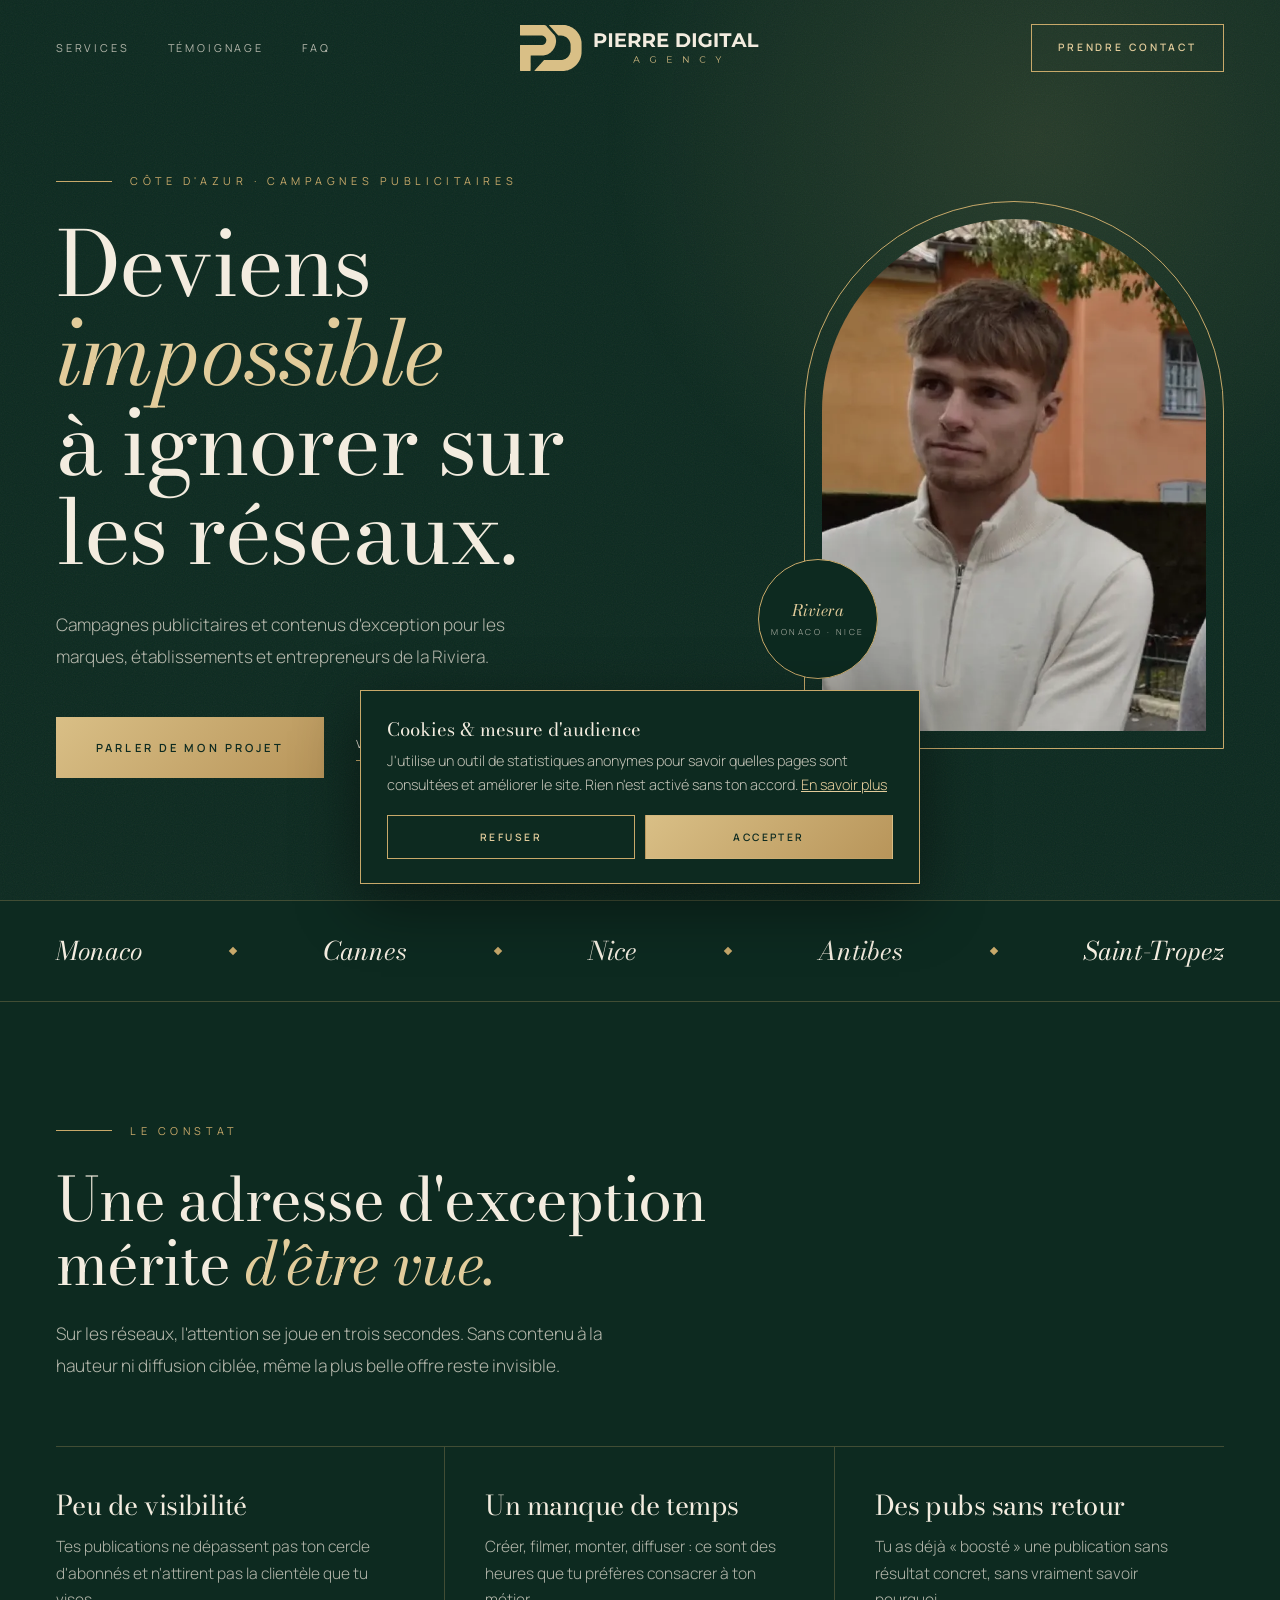
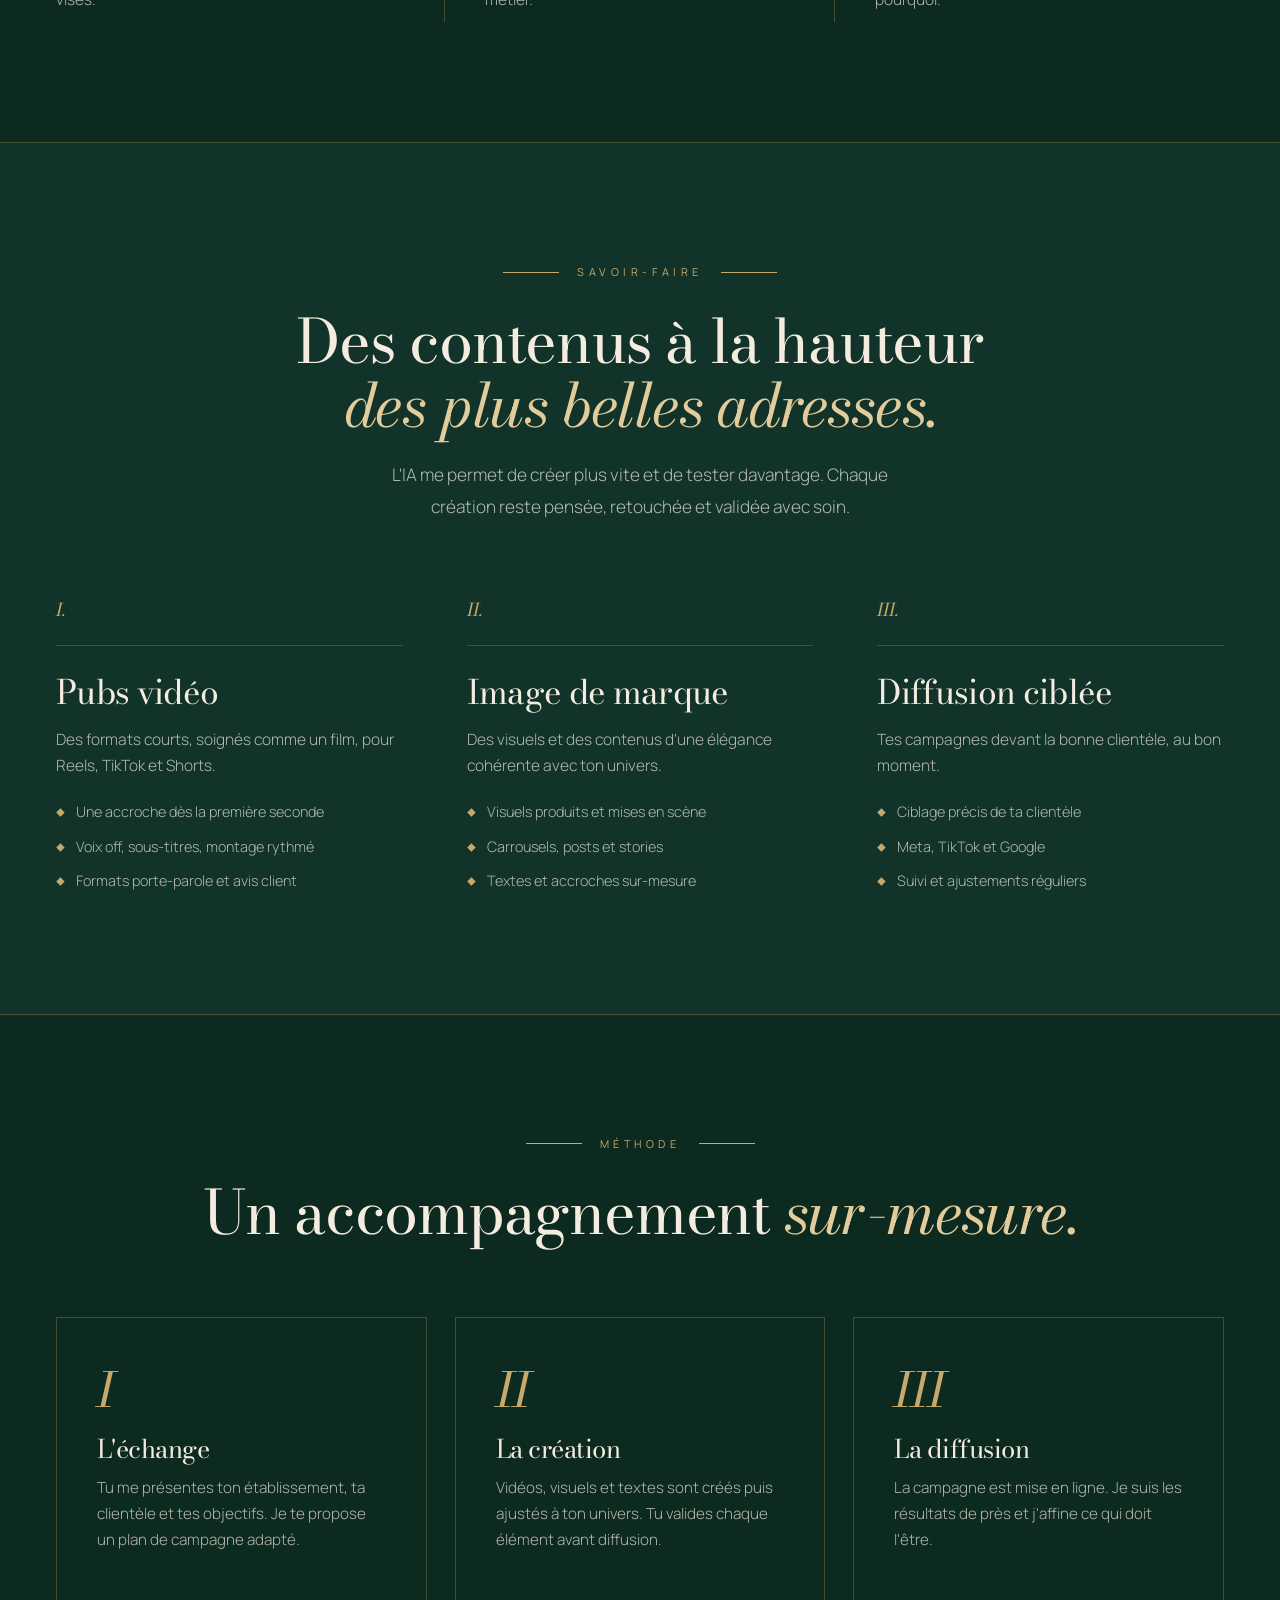
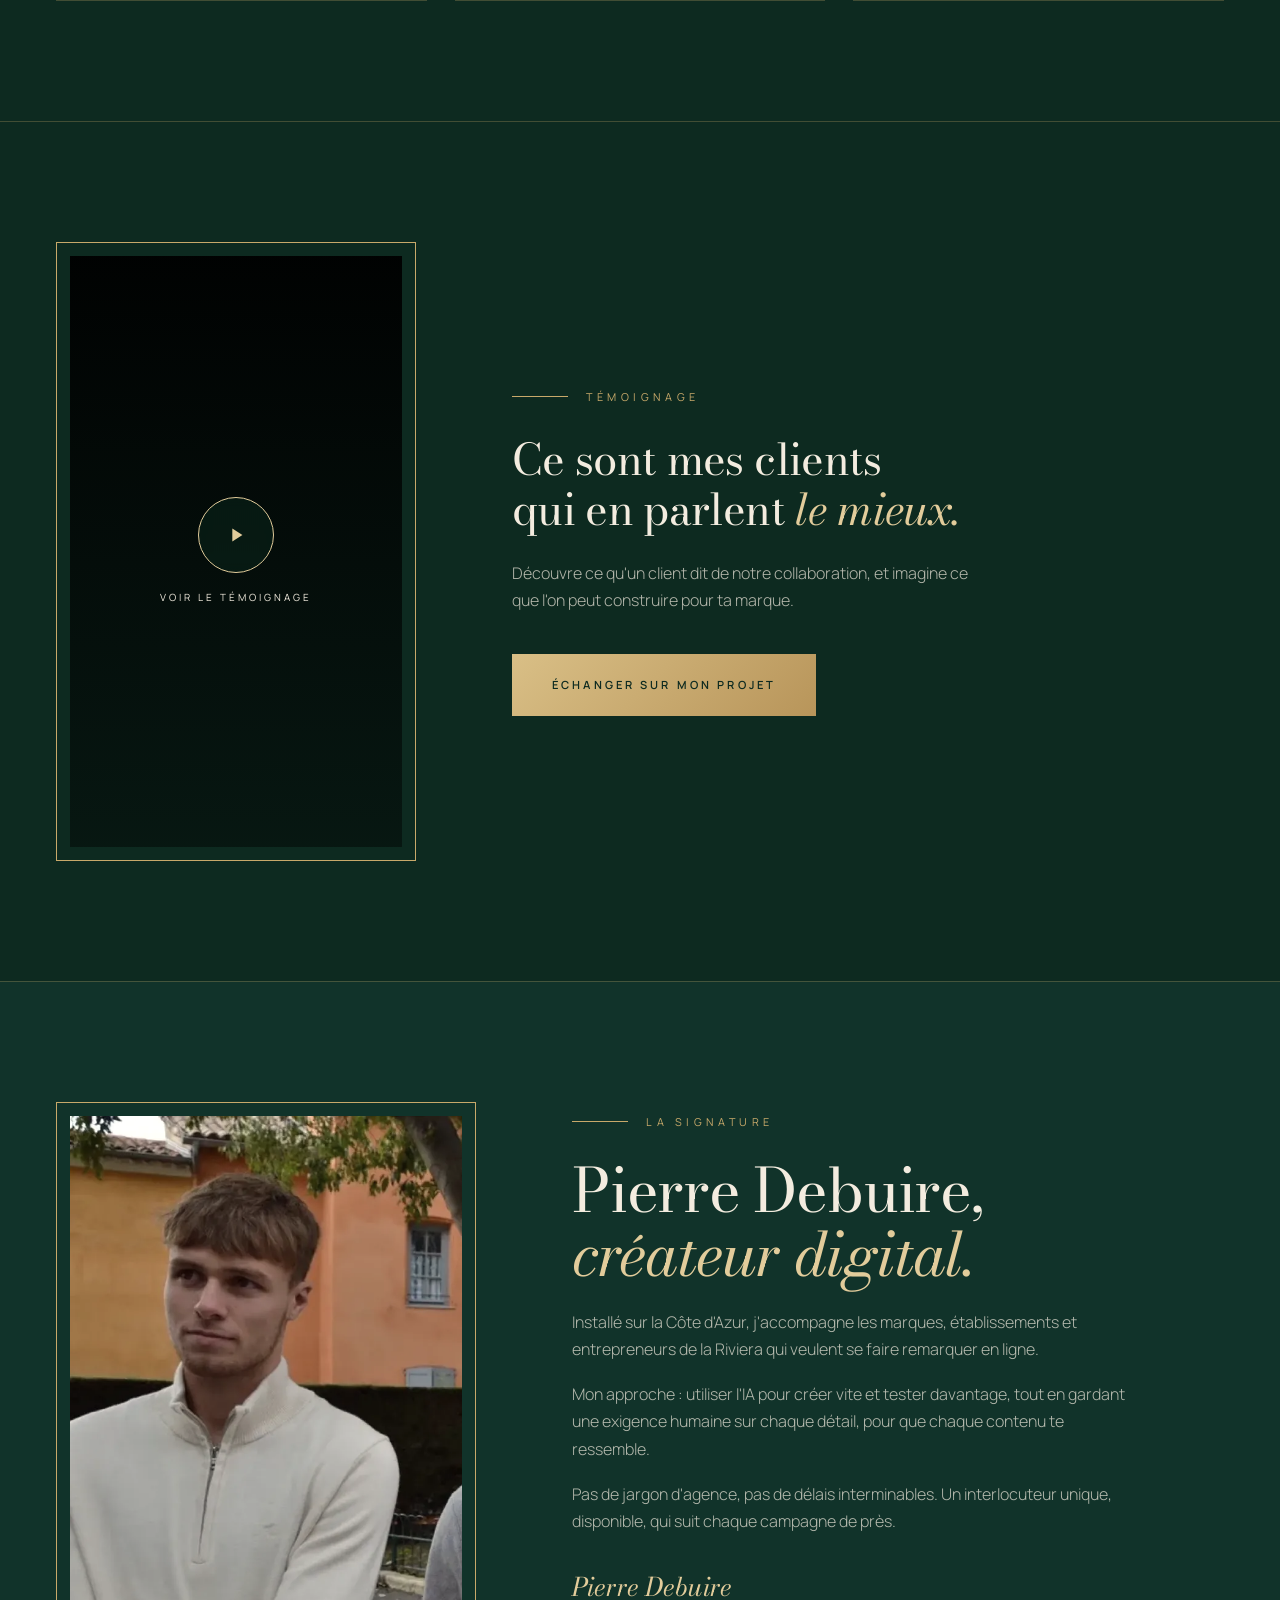
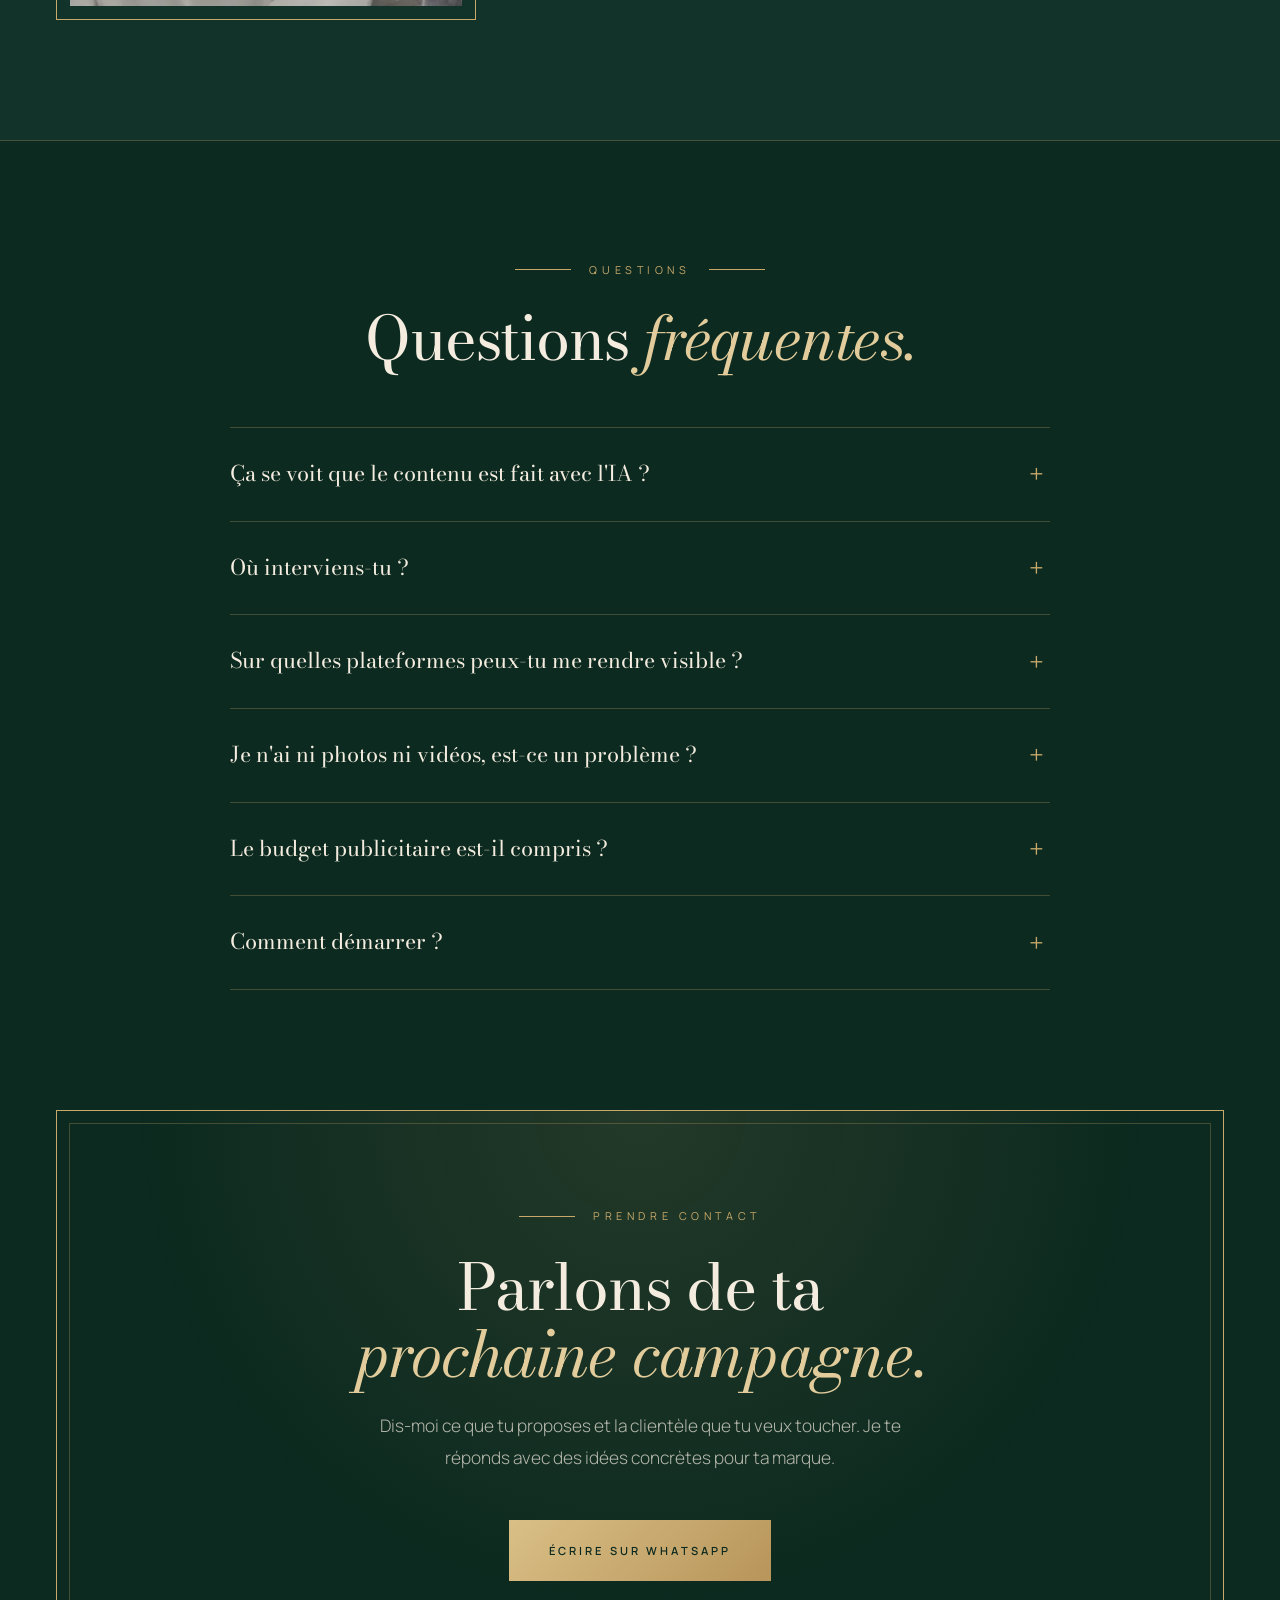
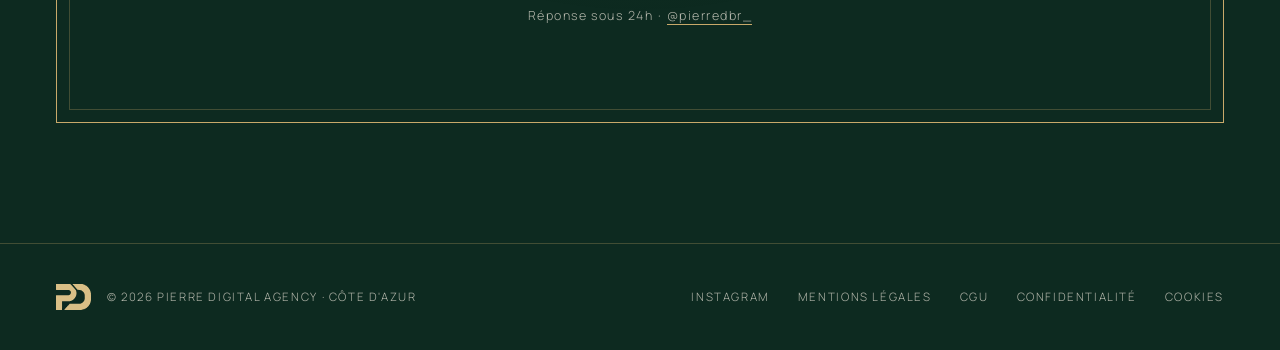
==== commit ef07b185: "Intégration du logo Pierre Digital Agency (depuis la carte de visite) - Monogramme PD vectorisé depu" ====
--- a/index.html
+++ b/index.html
@@ -3,27 +3,27 @@
 <head>
 <meta charset="UTF-8">
 <meta name="viewport" content="width=device-width, initial-scale=1.0">
-<title>Pierre Debuire — Campagnes publicitaires, Côte d'Azur</title>
+<title>Pierre Digital Agency — Campagnes publicitaires, Côte d'Azur</title>
 <meta name="description" content="Campagnes publicitaires et contenus d'exception pour les marques et établissements de la Côte d'Azur : Monaco, Cannes, Nice, Antibes, Saint-Tropez.">
 <meta name="robots" content="index, follow">
 <link rel="canonical" href="https://pierredigital.agency/">
 
 <meta property="og:type" content="website">
 <meta property="og:url" content="https://pierredigital.agency/">
-<meta property="og:title" content="Pierre Debuire — Campagnes publicitaires, Côte d'Azur">
+<meta property="og:title" content="Pierre Digital Agency — Campagnes publicitaires, Côte d'Azur">
 <meta property="og:description" content="Campagnes publicitaires et contenus d'exception pour les marques, établissements et entrepreneurs de la Riviera.">
 <meta property="og:image" content="https://pierredigital.agency/og-image.jpg">
 <meta property="og:image:width" content="1200">
 <meta property="og:image:height" content="630">
-<meta property="og:image:alt" content="Pierre Debuire — Deviens impossible à ignorer sur les réseaux">
-<meta property="og:site_name" content="Pierre Debuire">
+<meta property="og:image:alt" content="Pierre Digital Agency — Deviens impossible à ignorer sur les réseaux">
+<meta property="og:site_name" content="Pierre Digital Agency">
 <meta property="og:locale" content="fr_FR">
 <meta name="twitter:card" content="summary_large_image">
 <meta name="twitter:site" content="@pierredbr_">
-<meta name="twitter:title" content="Pierre Debuire — Campagnes publicitaires, Côte d'Azur">
+<meta name="twitter:title" content="Pierre Digital Agency — Campagnes publicitaires, Côte d'Azur">
 <meta name="twitter:description" content="Campagnes publicitaires et contenus d'exception pour les marques, établissements et entrepreneurs de la Riviera.">
 <meta name="twitter:image" content="https://pierredigital.agency/og-image.jpg">
-<meta name="twitter:image:alt" content="Pierre Debuire — Deviens impossible à ignorer sur les réseaux">
+<meta name="twitter:image:alt" content="Pierre Digital Agency — Deviens impossible à ignorer sur les réseaux">
 <meta name="theme-color" content="#0d2a20">
 <link rel="icon" href="/favicon.ico" sizes="32x32">
 <link rel="icon" href="/favicon.svg" type="image/svg+xml">
@@ -46,7 +46,9 @@
     {
       "@type":"ProfessionalService",
       "@id":"https://pierredigital.agency/#business",
-      "name":"Pierre Debuire — Campagnes publicitaires",
+      "name":"Pierre Digital Agency",
+      "logo":"https://pierredigital.agency/logo.svg",
+      "image":"https://pierredigital.agency/og-image.jpg",
       "url":"https://pierredigital.agency",
       "telephone":"+33616206464",
       "address":{"@type":"PostalAddress","addressRegion":"Provence-Alpes-Côte d'Azur","addressCountry":"FR"},
@@ -116,9 +118,8 @@
 .nav-in{display:grid;grid-template-columns:1fr auto 1fr;align-items:center;height:96px}
 .nav-l{display:flex;gap:38px;font-weight:400;font-size:.68rem;letter-spacing:.26em;text-transform:uppercase;color:var(--mute)}
 .nav-l a:hover{color:var(--ivory)}
-.mono{display:flex;flex-direction:column;align-items:center;gap:8px}
-.mono b{display:grid;place-items:center;width:42px;height:42px;border:1px solid var(--gold);border-radius:50%;font-family:var(--serif);font-weight:400;font-size:1rem;color:var(--gold);letter-spacing:.04em}
-.mono span{font-family:var(--serif);font-size:.85rem;letter-spacing:.32em;text-transform:uppercase}
+.brand{display:block;line-height:0}
+.brand img{height:46px;width:auto}
 .nav-r{display:flex;justify-content:flex-end}
 .nav-r .btn{padding:14px 26px;font-size:.64rem}
 
@@ -210,6 +211,8 @@
 footer{border-top:1px solid var(--line);padding:40px 0}
 .foot{display:flex;justify-content:space-between;align-items:center;flex-wrap:wrap;gap:18px;font-size:.72rem;letter-spacing:.14em;text-transform:uppercase;color:var(--mute)}
 .foot nav{display:flex;flex-wrap:wrap;gap:12px 28px}
+.foot-brand{display:flex;align-items:center;gap:16px}
+.foot-brand img{height:26px;width:auto}
 .foot a:hover,.foot button:hover{color:var(--gold2)}
 .foot button{background:none;border:0;color:inherit;font:inherit;letter-spacing:inherit;text-transform:inherit;cursor:pointer;padding:0}
 
@@ -242,8 +245,7 @@
   section{padding:88px 0}
   .nav-in{grid-template-columns:auto 1fr;height:80px}
   .nav-l{display:none}
-  .mono{flex-direction:row;gap:12px}
-  .mono span{font-size:.72rem;letter-spacing:.24em}
+  .brand img{height:34px}
   .nav-r .btn{padding:12px 16px;font-size:.58rem;letter-spacing:.2em}
   #hero{padding:130px 0 80px}
   .seal{left:-8px;width:96px;height:96px;font-size:.85rem;bottom:40px}
@@ -253,7 +255,7 @@
   .final-box{padding:72px 24px}
   .btn.sticky{left:16px;right:16px;bottom:16px}
 }
-@media(max-width:380px){.mono span{display:none}}
+@media(max-width:380px){.brand img{height:28px}}
 </style>
 </head>
 <body>
@@ -265,7 +267,7 @@
       <a href="#temoignage">Témoignage</a>
       <a href="#faq">FAQ</a>
     </div>
-    <a href="#" class="mono" aria-label="Pierre Debuire — accueil"><b>PD</b><span>Pierre Debuire</span></a>
+    <a href="#" class="brand"><img src="/logo-horizontal.svg" alt="Pierre Digital Agency — accueil" width="521" height="100"></a>
     <div class="nav-r">
       <a href="https://wa.me/33616206464?text=Bonjour%20Pierre%2C%20je%20souhaite%20parler%20de%20mon%20projet." target="_blank" rel="noopener" class="btn btn-line" onclick="track('clic_whatsapp_nav')">Prendre contact</a>
     </div>
@@ -429,7 +431,7 @@
 
 <footer>
   <div class="wrap foot">
-    <span>© 2026 Pierre Debuire · Côte d'Azur</span>
+    <span class="foot-brand"><img src="/logo-mark.svg" alt="" width="134" height="100">© 2026 Pierre Digital Agency · Côte d'Azur</span>
     <nav aria-label="Liens légaux">
       <a href="https://instagram.com/pierredbr_" target="_blank" rel="noopener">Instagram</a>
       <a href="/mentions-legales">Mentions légales</a>
